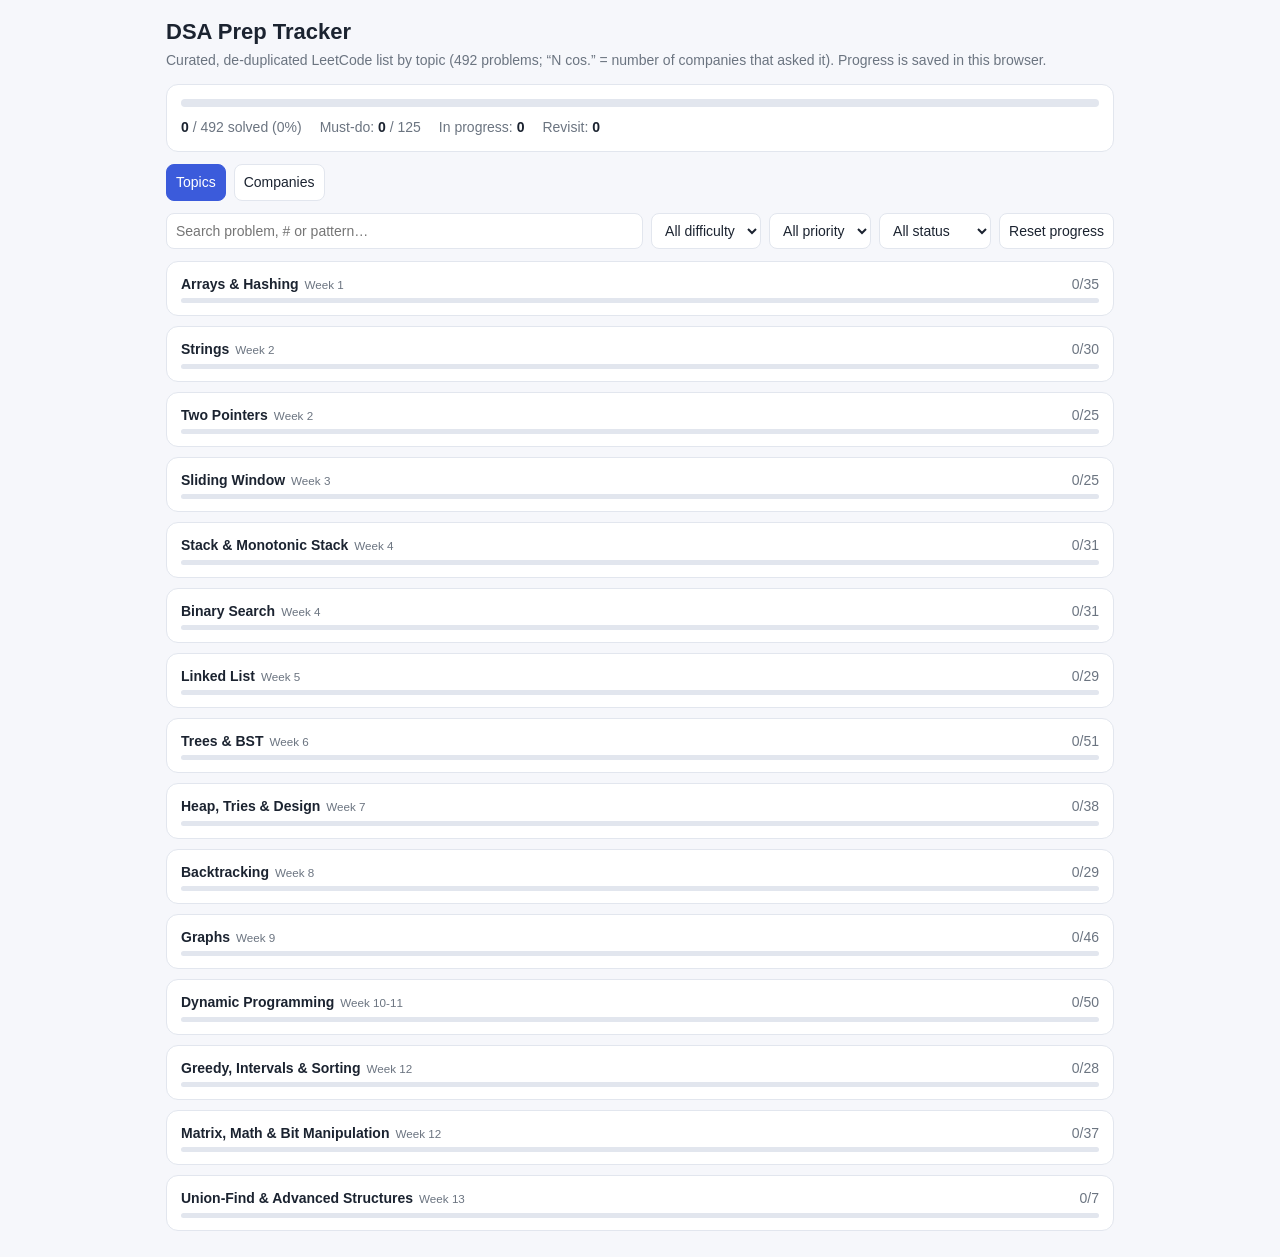
==== dsa_tracker.html @ ff7685a7 "Add files via upload" ====
<!DOCTYPE html><html lang="en"><head><meta charset="utf-8">
<meta name="viewport" content="width=device-width, initial-scale=1, viewport-fit=cover">
<title>DSA Prep Tracker</title>
<style>
:root{--bg:#f6f7fb;--card:#fff;--tx:#1b2330;--mu:#6b7480;--bd:#e2e6ee;--ac:#3b5bdb;--ok:#2f9e44;--wa:#e8890c;--er:#d6336c;--e:#2f9e44;--m:#e8890c;--h:#d6336c;box-sizing:border-box;padding-top:env(safe-area-inset-top,0px);padding-bottom:env(safe-area-inset-bottom,0px)}
@media (prefers-color-scheme:dark){:root:not([data-theme="light"]){--bg:#0f1420;--card:#171e2e;--tx:#e6eaf2;--mu:#98a2b3;--bd:#27314a;--ac:#748ffc}}
:root[data-theme="dark"]{--bg:#0f1420;--card:#171e2e;--tx:#e6eaf2;--mu:#98a2b3;--bd:#27314a;--ac:#748ffc}
html{scroll-padding-top:env(safe-area-inset-top,0px)}
*{box-sizing:border-box}body{margin:0;background:var(--bg);color:var(--tx);font:14px/1.45 -apple-system,"Segoe UI",Roboto,Arial,sans-serif}
.w{max-width:980px;margin:0 auto;padding:16px}
h1{font-size:22px;margin:0 0 2px}.sub{color:var(--mu);margin:0 0 14px}
.card{background:var(--card);border:1px solid var(--bd);border-radius:12px}
.top{padding:14px;display:grid;gap:10px}
.bar{height:8px;border-radius:99px;background:var(--bd);overflow:hidden}.bar i{display:block;height:100%;background:var(--ok);width:0;transition:width .3s}
.stats{display:flex;flex-wrap:wrap;gap:8px 18px;color:var(--mu)}.stats b{color:var(--tx)}
.f{display:flex;flex-wrap:wrap;gap:8px;margin:12px 0}
.f input,.f select,button{background:var(--card);color:var(--tx);border:1px solid var(--bd);border-radius:8px;padding:7px 9px;font:inherit}
.f input{flex:1 1 180px}button{cursor:pointer}
details{margin-bottom:10px;overflow:hidden}summary{list-style:none;cursor:pointer;padding:12px 14px;display:grid;grid-template-columns:1fr auto;gap:4px 10px;align-items:center}
summary::-webkit-details-marker{display:none}.tn{font-weight:600}.tn small{color:var(--mu);font-weight:400;margin-left:6px}
.cnt{color:var(--mu);font-variant-numeric:tabular-nums}summary .bar{grid-column:1/3;height:5px}
.tc{padding:0 14px 8px;color:var(--mu);font-size:12.5px}
.sc{overflow-x:auto}.r{display:grid;grid-template-columns:120px 52px minmax(200px,1.2fr) 70px 64px minmax(160px,1.6fr);gap:8px;align-items:center;padding:8px 14px;border-top:1px solid var(--bd);min-width:720px}
.r.s-Solved{background:color-mix(in srgb,var(--ok) 10%,transparent)}.r.s-Revisit{background:color-mix(in srgb,var(--er) 9%,transparent)}.r.s-In\ Progress{background:color-mix(in srgb,var(--wa) 11%,transparent)}
.r select{width:100%;padding:4px 6px;font-size:12.5px}.r a{color:var(--ac);text-decoration:none;font-weight:500}.r a:hover{text-decoration:underline}
.n{color:var(--mu);font-variant-numeric:tabular-nums}.d-Easy{color:var(--e)}.d-Medium{color:var(--m)}.d-Hard{color:var(--h)}
.p-Must{font-weight:700}.p-Stretch{color:var(--mu);font-style:italic}.id{color:var(--mu);font-size:12.5px}
.empty{padding:30px;text-align:center;color:var(--mu)}
.tabs{display:flex;gap:8px;margin:12px 0 0}.tabs button.on{background:var(--ac);color:#fff;border-color:var(--ac)}.cs{color:var(--mu);margin:10px 0 0}
</style></head><body><div class="w">
<h1>DSA Prep Tracker</h1><p class="sub">Curated, de-duplicated LeetCode list by topic (492 problems; “N cos.” = number of companies that asked it).  Progress is saved in this browser.</p>
<div class="card top"><div class="bar"><i id="pb"></i></div><div class="stats" id="st"></div></div>
<div class="tabs"><button id="tt" class="on">Topics</button><button id="tc">Companies</button></div>
<div class="f"><input id="q" placeholder="Search problem, # or pattern…">
<select id="fd"><option value="">All difficulty</option><option>Easy</option><option>Medium</option><option>Hard</option></select>
<select id="fp"><option value="">All priority</option><option>Must</option><option>Should</option><option>Stretch</option></select>
<select id="fs"><option value="">All status</option><option>Not Started</option><option>In Progress</option><option>Solved</option><option>Revisit</option></select>
<select id="co" hidden></select><select id="tw" hidden><option value="3">All time</option><option value="2">Last 6 months</option><option value="1">Last 3 months</option><option value="0">Last 30 days</option></select><button id="rs">Reset progress</button></div>
<div id="app"></div></div>
<script>
const T=[{"t":"Arrays & Hashing","w":"Week 1","c":"Hashmap/set patterns, prefix sums, Kadane, in-place array tricks","q":[[217,"Contains Duplicate","E","M","Set membership check · 19 cos."],[242,"Valid Anagram","E","M","Frequency count / array of 26 · 39 cos."],[49,"Group Anagrams","M","M","Sorted string or count-tuple as hash key · 79 cos."],[347,"Top K Frequent Elements","M","M","Freq map + bucket sort or heap · 51 cos."],[238,"Product of Array Except Self","M","M","Prefix and suffix products, no division · 35 cos."],[36,"Valid Sudoku","M","S","Sets per row / column / 3x3 box · 24 cos."],[128,"Longest Consecutive Sequence","M","M","Set + only start counting at sequence start · 40 cos."],[560,"Subarray Sum Equals K","M","M","Prefix sum + hashmap of seen sums · 43 cos."],[525,"Contiguous Array","M","S","Prefix sum with 0 mapped to -1 · 14 cos."],[303,"Range Sum Query - Immutable","E","S","Prefix sum array"],[53,"Maximum Subarray","M","M","Kadane's algorithm · 59 cos."],[169,"Majority Element","E","S","Boyer-Moore voting · 24 cos."],[189,"Rotate Array","M","S","Reverse whole, then two parts · 27 cos."],[75,"Sort Colors","M","M","Dutch national flag, 3 pointers · 37 cos."],[41,"First Missing Positive","H","X","Use array indices as hash (cyclic placement) · 30 cos."],[88,"Merge Sorted Array","E","S","Fill from the back · 34 cos."],[118,"Pascal's Triangle","E","S","Build row from previous · 14 cos."],[219,"Contains Duplicate II","E","S","Hashmap of last index · 14 cos."],[229,"Majority Element II","M","S","Boyer-Moore with 2 candidates · 10 cos."],[442,"Find All Duplicates in an Array","M","S","Mark visited via sign flip · 10 cos."],[454,"4Sum II","M","S","Two-sum split in two halves"],[485,"Max Consecutive Ones","E","S","Running count · 13 cos."],[665,"Non-decreasing Array","M","S","Greedy single fix"],[724,"Find Pivot Index","E","S","Prefix sum balance · 15 cos."],[974,"Subarray Sums Divisible by K","M","S","Prefix sum remainders · 10 cos."],[80,"Remove Duplicates from Sorted Array II","M","S","Write pointer, allow 2"],[918,"Maximum Sum Circular Subarray","M","S","Kadane + total minus min · 12 cos."],[1,"Two Sum","E","M","Hash complement lookup · 115 cos."],[15,"3Sum","M","M","Sort + two pointers, skip dups · 49 cos."],[18,"4Sum","M","S","k-sum generalisation · 18 cos."],[31,"Next Permutation","M","M","Find pivot, swap, reverse suffix · 31 cos."],[26,"Remove Duplicates from Sorted Array","E","S","Write pointer · 23 cos."],[27,"Remove Element","E","S","Write pointer · 11 cos."],[523,"Continuous Subarray Sum","M","S","Prefix sum mod k + first index · 10 cos."],[1010,"Pairs of Songs With Total Durations Divisible by 60","M","S","Remainder counts"]]},{"t":"Strings","w":"Week 2","c":"Frequency counting, two pointers on strings, arithmetic on strings","q":[[28,"Find the Index of the First Occurrence in a String","E","S","Brute force, then learn KMP idea · 16 cos."],[151,"Reverse Words in a String","M","S","Split/reverse or in-place two pointers · 26 cos."],[205,"Isomorphic Strings","E","S","Two-way character mapping · 15 cos."],[387,"First Unique Character in a String","E","S","Frequency count · 23 cos."],[5,"Longest Palindromic Substring","M","M","Expand around center · 74 cos."],[647,"Palindromic Substrings","M","S","Expand around center, count all · 25 cos."],[344,"Reverse String","E","S","Two pointers swap · 16 cos."],[345,"Reverse Vowels of a String","E","S","Two pointers on vowels · 13 cos."],[383,"Ransom Note","E","S","Frequency count · 13 cos."],[392,"Is Subsequence","E","S","Two pointers · 15 cos."],[409,"Longest Palindrome","E","S","Count pairs of chars"],[415,"Add Strings","E","S","Digit add with carry · 15 cos."],[43,"Multiply Strings","M","S","Grade-school multiplication · 17 cos."],[67,"Add Binary","E","S","Bitwise add with carry · 16 cos."],[8,"String to Integer (atoi)","M","S","State handling + overflow · 21 cos."],[12,"Integer to Roman","M","S","Greedy over value table · 30 cos."],[171,"Excel Sheet Column Number","E","S","Base-26 conversion"],[168,"Excel Sheet Column Title","E","S","Base-26 with offset"],[459,"Repeated Substring Pattern","E","S","(s+s)[1:-1] contains s"],[696,"Count Binary Substrings","E","S","Group lengths of 0s/1s · 14 cos."],[6,"Zigzag Conversion","M","S","Row simulation · 17 cos."],[38,"Count and Say","M","S","Run-length iteration · 12 cos."],[165,"Compare Version Numbers","M","S","Split and compare ints · 10 cos."],[443,"String Compression","M","M","Read/write pointers · 37 cos."],[14,"Longest Common Prefix","E","M","Vertical scan / sort ends · 52 cos."],[271,"Encode and Decode Strings","M","M","Length-prefix encoding"],[68,"Text Justification","H","X","Greedy line packing · 35 cos."],[273,"Integer to English Words","H","X","Chunk by thousands · 19 cos."],[10,"Regular Expression Matching","H","X","2D DP on pattern · 22 cos."],[44,"Wildcard Matching","H","X","2D DP / greedy two pointers · 16 cos."]]},{"t":"Two Pointers","w":"Week 2","c":"Converging pointers, slow/fast pointers, sort + pointers","q":[[125,"Valid Palindrome","E","M","Left/right pointers, skip non-alphanumerics · 37 cos."],[167,"Two Sum II - Input Array Is Sorted","M","M","Converging pointers on sorted array · 15 cos."],[42,"Trapping Rain Water","H","M","Two pointers with leftMax / rightMax · 72 cos."],[283,"Move Zeroes","E","M","Slow/fast write pointer · 39 cos."],[680,"Valid Palindrome II","E","S","Palindrome with one skip allowed · 16 cos."],[977,"Squares of a Sorted Array","E","S","Fill result from the back with two pointers · 17 cos."],[633,"Sum of Square Numbers","M","S","Two pointers 0..sqrt(c)"],[653,"Two Sum IV - Input is a BST","E","S","Inorder + two pointers"],[349,"Intersection of Two Arrays","E","S","Set intersection · 14 cos."],[350,"Intersection of Two Arrays II","E","S","Counter / sorted pointers"],[844,"Backspace String Compare","E","S","Two pointers from the end · 13 cos."],[925,"Long Pressed Name","E","S","Two pointers match"],[581,"Shortest Unsorted Continuous Subarray","M","S","Find min/max out of place"],[611,"Valid Triangle Number","M","S","Sort + two pointers"],[923,"3Sum With Multiplicity","M","S","Sort + pointers with counts"],[1498,"Number of Subsequences That Satisfy the Given Sum Condition","M","S","Sort + powers of 2"],[881,"Boats to Save People","M","M","Sort + pair heaviest with lightest · 12 cos."],[1679,"Max Number of K-Sum Pairs","M","M","Sort + two pointers"],[475,"Heaters","M","S","Sort + nearest heater · 12 cos."],[1574,"Shortest Subarray to be Removed to Make Array Sorted","M","S","Prefix + suffix merge pointers"],[1963,"Minimum Number of Swaps to Make the String Balanced","M","S","Count unmatched brackets · 13 cos."],[2161,"Partition Array According to Given Pivot","M","S","Three-bucket partition"],[11,"Container With Most Water","M","M","Shrink the shorter side · 54 cos."],[16,"3Sum Closest","M","S","Sort + two pointers · 12 cos."],[1099,"Two Sum Less Than K","E","S","Sort + two pointers"]]},{"t":"Sliding Window","w":"Week 3","c":"Fixed vs variable window, atMost(k) trick, monotonic deque","q":[[121,"Best Time to Buy and Sell Stock","E","M","Track min price so far · 82 cos."],[3,"Longest Substring Without Repeating Characters","M","M","Variable window + set/map · 97 cos."],[424,"Longest Repeating Character Replacement","M","M","Window valid if len - maxFreq <= k · 21 cos."],[567,"Permutation in String","M","M","Fixed window + frequency match · 16 cos."],[76,"Minimum Window Substring","H","M","Variable window, need/have counters · 36 cos."],[239,"Sliding Window Maximum","H","M","Monotonic deque · 47 cos."],[643,"Maximum Average Subarray I","E","S","Fixed-size window sum · 10 cos."],[209,"Minimum Size Subarray Sum","M","M","Shrinkable window on positive numbers · 17 cos."],[1004,"Max Consecutive Ones III","M","S","Window with at most k zeros · 20 cos."],[438,"Find All Anagrams in a String","M","S","Fixed window + frequency match · 14 cos."],[713,"Subarray Product Less Than K","M","S","Shrinking window on product · 21 cos."],[904,"Fruit Into Baskets","M","M","Window with at most 2 distinct · 13 cos."],[930,"Binary Subarrays With Sum","M","S","Prefix sum / atMost trick"],[992,"Subarrays with K Different Integers","H","X","atMost(k) - atMost(k-1) · 17 cos."],[1493,"Longest Subarray of 1's After Deleting One Element","M","S","Window with one zero"],[1052,"Grumpy Bookstore Owner","M","S","Fixed window bonus"],[1423,"Maximum Points You Can Obtain from Cards","M","S","Min window of remaining · 11 cos."],[1695,"Maximum Erasure Value","M","S","Unique window sum"],[480,"Sliding Window Median","H","X","Two heaps with removal"],[1248,"Count Number of Nice Subarrays","M","S","atMost(k) trick"],[1358,"Number of Substrings Containing All Three Characters","M","S","Window + count of results"],[2461,"Maximum Sum of Distinct Subarrays With Length K","M","S","Fixed window + set"],[1838,"Frequency of the Most Frequent Element","M","S","Sort + window cost · 11 cos."],[340,"Longest Substring with At Most K Distinct Characters","M","M","Window + freq map · 12 cos."],[1438,"Longest Continuous Subarray With Absolute Diff Less Than or Equal to Limit","M","S","Two monotonic deques · 14 cos."]]},{"t":"Stack & Monotonic Stack","w":"Week 4","c":"Bracket matching, next-greater pattern, histogram, expression parsing","q":[[20,"Valid Parentheses","E","M","Stack of open brackets · 99 cos."],[155,"Min Stack","M","M","Stack storing (value, current min) · 37 cos."],[150,"Evaluate Reverse Polish Notation","M","S","Operand stack · 18 cos."],[739,"Daily Temperatures","M","M","Monotonic decreasing stack of indices · 28 cos."],[496,"Next Greater Element I","E","S","Monotonic stack + hashmap · 16 cos."],[503,"Next Greater Element II","M","S","Monotonic stack over circular array (2x pass) · 17 cos."],[84,"Largest Rectangle in Histogram","H","M","Monotonic increasing stack · 29 cos."],[853,"Car Fleet","M","S","Sort by position, compare arrival times · 11 cos."],[394,"Decode String","M","M","Stack of (count, string) · 40 cos."],[901,"Online Stock Span","M","S","Monotonic stack with counts"],[227,"Basic Calculator II","M","S","Stack with last-operator handling · 27 cos."],[735,"Asteroid Collision","M","M","Stack simulation · 35 cos."],[71,"Simplify Path","M","S","Stack of directory names · 22 cos."],[232,"Implement Queue using Stacks","E","S","Two stacks (amortised O(1)) · 12 cos."],[225,"Implement Stack using Queues","E","S","One queue rotation"],[1047,"Remove All Adjacent Duplicates In String","E","S","Stack pop on match · 14 cos."],[921,"Minimum Add to Make Parentheses Valid","M","S","Balance counter"],[1249,"Minimum Remove to Make Valid Parentheses","M","M","Stack of indices · 11 cos."],[32,"Longest Valid Parentheses","H","S","Stack of indices / DP · 26 cos."],[316,"Remove Duplicate Letters","M","S","Monotonic stack + last index · 13 cos."],[402,"Remove K Digits","M","M","Monotonic increasing stack · 21 cos."],[456,"132 Pattern","M","S","Monotonic stack from right"],[907,"Sum of Subarray Minimums","M","S","Monotonic stack contribution · 15 cos."],[85,"Maximal Rectangle","H","X","Histogram per row · 14 cos."],[946,"Validate Stack Sequences","M","S","Simulate push/pop"],[224,"Basic Calculator","H","S","Stack with signs · 22 cos."],[2104,"Sum of Subarray Ranges","M","S","Monotonic stack max - min"],[1209,"Remove All Adjacent Duplicates in String II","M","S","Stack of (char,count) · 18 cos."],[341,"Flatten Nested List Iterator","M","S","Stack of iterators · 18 cos."],[636,"Exclusive Time of Functions","M","S","Stack of call frames · 12 cos."],[769,"Max Chunks To Make Sorted","M","S","Running max == index"]]},{"t":"Binary Search","w":"Week 4","c":"Lower/upper bound, rotated arrays, binary search on answer","q":[[704,"Binary Search","E","M","Template: lo, hi, mid · 13 cos."],[69,"Sqrt(x)","E","S","Binary search on answer · 17 cos."],[74,"Search a 2D Matrix","M","M","Treat matrix as flattened sorted array · 20 cos."],[153,"Find Minimum in Rotated Sorted Array","M","M","Compare mid with right end · 17 cos."],[162,"Find Peak Element","M","S","Move toward the rising slope · 31 cos."],[875,"Koko Eating Bananas","M","M","Binary search on answer space · 43 cos."],[1011,"Capacity To Ship Packages Within D Days","M","M","Binary search on answer + greedy check · 19 cos."],[981,"Time Based Key-Value Store","M","S","Hashmap of sorted lists + bisect · 32 cos."],[410,"Split Array Largest Sum","H","S","Binary search on answer (min-max pattern) · 21 cos."],[367,"Valid Perfect Square","E","S","Binary search on answer"],[744,"Find Smallest Letter Greater Than Target","E","S","Upper bound"],[278,"First Bad Version","E","M","Lower bound on predicate"],[852,"Peak Index in a Mountain Array","M","S","Slope-based search"],[1095,"Find in Mountain Array","H","X","Peak + two searches"],[540,"Single Element in a Sorted Array","M","S","Pair index parity · 18 cos."],[81,"Search in Rotated Sorted Array II","M","S","Handle duplicates · 10 cos."],[154,"Find Minimum in Rotated Sorted Array II","H","X","Shrink on equal"],[240,"Search a 2D Matrix II","M","M","Staircase from top-right · 14 cos."],[1760,"Minimum Limit of Balls in a Bag","M","S","Binary search on answer"],[1482,"Minimum Number of Days to Make m Bouquets","M","S","Binary search on answer"],[2187,"Minimum Time to Complete Trips","M","S","Binary search on time"],[1283,"Find the Smallest Divisor Given a Threshold","M","S","Binary search on answer · 12 cos."],[658,"Find K Closest Elements","M","S","Binary search window start · 19 cos."],[1539,"Kth Missing Positive Number","E","S","Binary search on missing count"],[719,"Find K-th Smallest Pair Distance","H","X","BS on distance + window"],[2300,"Successful Pairs of Spells and Potions","M","S","Sort + lower bound"],[33,"Search in Rotated Sorted Array","M","M","Find the sorted half · 49 cos."],[34,"Find First and Last Position of Element in Sorted Array","M","M","Lower / upper bound · 29 cos."],[35,"Search Insert Position","E","S","Lower bound · 12 cos."],[4,"Median of Two Sorted Arrays","H","M","Binary search on partition · 44 cos."],[528,"Random Pick with Weight","M","S","Prefix sums + bisect · 24 cos."]]},{"t":"Linked List","w":"Week 5","c":"Reversal, fast/slow, dummy node, merge, hashmap + DLL (LRU)","q":[[206,"Reverse Linked List","E","M","Iterative prev/curr; also recursive · 34 cos."],[21,"Merge Two Sorted Lists","E","M","Dummy node + pointer merge · 37 cos."],[141,"Linked List Cycle","E","M","Floyd's slow/fast · 23 cos."],[142,"Linked List Cycle II","M","M","Floyd's, then reset to head · 11 cos."],[876,"Middle of the Linked List","E","M","Slow/fast pointers · 13 cos."],[19,"Remove Nth Node From End of List","M","M","Gap of n between two pointers · 17 cos."],[143,"Reorder List","M","M","Find middle + reverse half + merge · 15 cos."],[234,"Palindrome Linked List","E","S","Middle + reverse second half · 16 cos."],[2,"Add Two Numbers","M","M","Digit-by-digit with carry · 36 cos."],[160,"Intersection of Two Linked Lists","E","S","Pointer switching trick · 13 cos."],[138,"Copy List with Random Pointer","M","S","Hashmap old->new, or interleave nodes · 21 cos."],[92,"Reverse Linked List II","M","S","Reverse sublist in place · 16 cos."],[25,"Reverse Nodes in k-Group","H","S","Group reversal with dummy head · 27 cos."],[23,"Merge k Sorted Lists","H","M","Min-heap or divide & conquer · 49 cos."],[148,"Sort List","M","S","Merge sort on linked list"],[146,"LRU Cache","M","M","Hashmap + doubly linked list · 109 cos."],[287,"Find the Duplicate Number","M","S","Floyd's cycle on index graph · 22 cos."],[24,"Swap Nodes in Pairs","M","S","Pointer rewiring with dummy · 14 cos."],[83,"Remove Duplicates from Sorted List","E","S","Skip equal nodes"],[82,"Remove Duplicates from Sorted List II","M","S","Dummy + skip duplicates · 10 cos."],[203,"Remove Linked List Elements","E","S","Dummy head"],[61,"Rotate List","M","S","Make circular, cut at k"],[86,"Partition List","M","S","Two dummy lists"],[328,"Odd Even Linked List","M","S","Two pointer chains · 11 cos."],[237,"Delete Node in a Linked List","M","S","Copy next value"],[430,"Flatten a Multilevel Doubly Linked List","M","S","DFS with stack"],[445,"Add Two Numbers II","M","S","Stack of digits"],[2095,"Delete the Middle Node of a Linked List","M","S","Slow/fast"],[2130,"Maximum Twin Sum of a Linked List","M","S","Reverse second half"]]},{"t":"Trees & BST","w":"Week 6","c":"DFS orders, BFS levels, LCA, return-value vs global recursion, BST property","q":[[104,"Maximum Depth of Binary Tree","E","M","DFS recursion · 18 cos."],[226,"Invert Binary Tree","E","M","Swap children recursively"],[100,"Same Tree","E","M","Parallel DFS"],[572,"Subtree of Another Tree","E","S","Same Tree inside DFS"],[543,"Diameter of Binary Tree","E","M","Height with global max · 20 cos."],[110,"Balanced Binary Tree","E","S","Height, return -1 if unbalanced"],[101,"Symmetric Tree","E","S","Mirror DFS · 11 cos."],[102,"Binary Tree Level Order Traversal","M","M","BFS with queue, level size · 14 cos."],[199,"Binary Tree Right Side View","M","M","BFS last node per level · 15 cos."],[103,"Binary Tree Zigzag Level Order Traversal","M","S","BFS + direction flag · 19 cos."],[94,"Binary Tree Inorder Traversal","E","M","Recursive + iterative with stack"],[236,"Lowest Common Ancestor of a Binary Tree","M","M","Post-order: return node if found · 22 cos."],[112,"Path Sum","E","S","DFS with remaining sum"],[113,"Path Sum II","M","S","DFS + backtracking path · 10 cos."],[437,"Path Sum III","M","S","Prefix sum on tree paths · 10 cos."],[124,"Binary Tree Maximum Path Sum","H","M","Post-order, ignore negative gains · 24 cos."],[105,"Construct Binary Tree from Preorder and Inorder Traversal","M","M","Root from preorder, split by inorder index · 10 cos."],[297,"Serialize and Deserialize Binary Tree","H","S","Preorder with null markers · 22 cos."],[114,"Flatten Binary Tree to Linked List","M","S","Reverse post-order / Morris-like"],[1448,"Count Good Nodes in Binary Tree","M","S","DFS carrying max so far"],[98,"Validate Binary Search Tree","M","M","DFS with (low, high) bounds · 19 cos."],[230,"Kth Smallest Element in a BST","M","M","Inorder traversal · 12 cos."],[235,"Lowest Common Ancestor of a Binary Search Tree","M","M","Use BST ordering · 10 cos."],[700,"Search in a Binary Search Tree","E","S","Walk left/right"],[701,"Insert into a Binary Search Tree","M","S","Recursive insert"],[450,"Delete Node in a BST","M","S","Replace with inorder successor · 11 cos."],[108,"Convert Sorted Array to Binary Search Tree","E","S","Mid as root, recurse"],[173,"Binary Search Tree Iterator","M","S","Controlled inorder with stack"],[144,"Binary Tree Preorder Traversal","E","M","Recursive + iterative"],[145,"Binary Tree Postorder Traversal","E","S","Iterative with stack"],[111,"Minimum Depth of Binary Tree","E","S","BFS first leaf"],[222,"Count Complete Tree Nodes","E","S","Use perfect-subtree height"],[257,"Binary Tree Paths","E","S","DFS path build"],[404,"Sum of Left Leaves","E","S","DFS with side flag"],[129,"Sum Root to Leaf Numbers","M","S","DFS carrying number"],[987,"Vertical Order Traversal of a Binary Tree","H","X","Column/row sort · 14 cos."],[863,"All Nodes Distance K in Binary Tree","M","S","Parent map + BFS · 18 cos."],[652,"Find Duplicate Subtrees","M","X","Serialize subtrees"],[669,"Trim a Binary Search Tree","M","S","Recursion by bounds"],[538,"Convert BST to Greater Tree","M","S","Reverse inorder"],[617,"Merge Two Binary Trees","E","S","Parallel DFS"],[106,"Construct Binary Tree from Inorder and Postorder Traversal","M","S","Root from postorder end"],[530,"Minimum Absolute Difference in BST","E","S","Inorder neighbours"],[1008,"Construct Binary Search Tree from Preorder Traversal","M","S","Bounds recursion"],[337,"House Robber III","M","S","DFS returning (rob, skip) · 12 cos."],[116,"Populating Next Right Pointers in Each Node","M","S","Use next pointers level by level"],[314,"Binary Tree Vertical Order Traversal","M","S","BFS with column index · 10 cos."],[662,"Maximum Width of Binary Tree","M","S","BFS with heap-style indices"],[99,"Recover Binary Search Tree","M","S","Inorder, find two swapped nodes"],[2385,"Amount of Time for Binary Tree to Be Infected","M","S","Tree to graph + BFS · 13 cos."],[1650,"Lowest Common Ancestor of a Binary Tree III","M","S","Two pointers like list intersection · 11 cos."]]},{"t":"Heap, Tries & Design","w":"Week 7","c":"Top-K, two-heap median, Trie, design problems (LRU/LFU/RandomizedSet)","q":[[703,"Kth Largest Element in a Stream","E","M","Min-heap of size k"],[1046,"Last Stone Weight","E","S","Max-heap simulation · 11 cos."],[973,"K Closest Points to Origin","M","M","Max-heap of size k or quickselect · 15 cos."],[215,"Kth Largest Element in an Array","M","M","Heap or quickselect · 41 cos."],[621,"Task Scheduler","M","S","Max-heap/greedy on frequency · 23 cos."],[355,"Design Twitter","M","S","Heap merge of k lists · 14 cos."],[295,"Find Median from Data Stream","H","M","Two heaps (max-heap + min-heap) · 43 cos."],[767,"Reorganize String","M","S","Max-heap by frequency · 19 cos."],[378,"Kth Smallest Element in a Sorted Matrix","M","S","Min-heap or binary search · 11 cos."],[208,"Implement Trie (Prefix Tree)","M","M","Node with children map + end flag · 21 cos."],[211,"Design Add and Search Words Data Structure","M","S","Trie + DFS for wildcard · 13 cos."],[212,"Word Search II","H","S","Trie + backtracking on grid · 19 cos."],[648,"Replace Words","M","S","Shortest prefix lookup in Trie"],[1268,"Search Suggestions System","M","S","Trie or sort + binary search · 18 cos."],[380,"Insert Delete GetRandom O(1)","M","M","Array + hashmap swap-remove · 37 cos."],[460,"LFU Cache","H","S","Freq buckets + LRU · 33 cos."],[705,"Design HashSet","E","S","Bucket array"],[706,"Design HashMap","E","S","Chaining · 11 cos."],[622,"Design Circular Queue","M","S","Ring buffer · 22 cos."],[641,"Design Circular Deque","M","S","Ring buffer both ends"],[1472,"Design Browser History","M","S","Array with pointer · 12 cos."],[1396,"Design Underground System","M","S","Two hashmaps"],[421,"Maximum XOR of Two Numbers in an Array","M","S","Bitwise trie"],[692,"Top K Frequent Words","M","M","Heap with tie-break · 21 cos."],[451,"Sort Characters By Frequency","M","S","Freq + heap/bucket · 16 cos."],[502,"IPO","H","X","Two heaps greedy"],[1962,"Remove Stones to Minimize the Total","M","S","Max-heap"],[253,"Meeting Rooms II","M","M","Min-heap of end times · 41 cos."],[252,"Meeting Rooms","E","S","Sort and check overlap · 10 cos."],[359,"Logger Rate Limiter","E","S","Hashmap of last timestamp · 22 cos."],[362,"Design Hit Counter","M","S","Queue / circular buffer · 24 cos."],[373,"Find K Pairs with Smallest Sums","M","S","Min-heap frontier · 10 cos."],[1642,"Furthest Building You Can Reach","M","S","Min-heap of largest jumps · 12 cos."],[1146,"Snapshot Array","M","S","Per-index (version,value) + bisect · 17 cos."],[1166,"Design File System","M","S","Hashmap / trie of paths · 11 cos."],[588,"Design In-Memory File System","H","X","Trie of dirs · 15 cos."],[642,"Design Search Autocomplete System","H","X","Trie + top-3 ranking · 13 cos."],[432,"All O`one Data Structure","H","X","Doubly-linked buckets · 13 cos."]]},{"t":"Backtracking","w":"Week 8","c":"Choose-explore-unchoose, pruning, duplicate handling","q":[[78,"Subsets","M","M","Include / exclude decision tree · 21 cos."],[90,"Subsets II","M","S","Sort + skip duplicates at same level"],[46,"Permutations","M","M","Used[] array / swap · 25 cos."],[47,"Permutations II","M","S","Sort + skip duplicates"],[39,"Combination Sum","M","M","Reuse same index, prune on target · 26 cos."],[40,"Combination Sum II","M","M","Sort + skip duplicates, no reuse · 15 cos."],[77,"Combinations","M","S","Choose k from n, start index"],[17,"Letter Combinations of a Phone Number","M","M","Digit-by-digit recursion · 37 cos."],[22,"Generate Parentheses","M","M","Track open/close counts · 35 cos."],[79,"Word Search","M","M","Grid DFS + visited · 36 cos."],[131,"Palindrome Partitioning","M","S","Partition + palindrome check · 11 cos."],[51,"N-Queens","H","S","Column / diagonal sets · 16 cos."],[216,"Combination Sum III","M","S","Pick k numbers to sum n"],[93,"Restore IP Addresses","M","S","4 segments with validation · 19 cos."],[89,"Gray Code","M","S","Reflect-and-prefix / bit trick"],[401,"Binary Watch","E","S","Count bits combos"],[784,"Letter Case Permutation","M","S","Branch on letters"],[967,"Numbers With Same Consecutive Differences","M","S","Digit DFS"],[1079,"Letter Tile Possibilities","M","S","Count with duplicates"],[526,"Beautiful Arrangement","M","S","Permutation with pruning"],[491,"Non-decreasing Subsequences","M","S","Subsets with dedupe per level"],[473,"Matchsticks to Square","M","X","Bucket filling DFS"],[698,"Partition to K Equal Sum Subsets","M","X","Bucket DFS + pruning"],[140,"Word Break II","H","X","DFS + memo · 17 cos."],[282,"Expression Add Operators","H","X","Track last operand"],[301,"Remove Invalid Parentheses","H","X","BFS / DFS min removals"],[1239,"Maximum Length of a Concatenated String with Unique Characters","M","S","Bitmask subsets"],[2044,"Count Number of Maximum Bitwise-OR Subsets","M","S","Subset enumeration"],[37,"Sudoku Solver","H","X","Backtrack with row/col/box sets · 17 cos."]]},{"t":"Graphs","w":"Week 9","c":"Grid BFS/DFS, topological sort, Dijkstra, Union-Find, MST","q":[[200,"Number of Islands","M","M","Grid DFS/BFS flood fill · 81 cos."],[695,"Max Area of Island","M","M","Grid DFS returning area · 18 cos."],[733,"Flood Fill","E","S","Basic grid DFS · 13 cos."],[133,"Clone Graph","M","M","DFS/BFS + hashmap old->new · 18 cos."],[417,"Pacific Atlantic Water Flow","M","S","Reverse multi-source DFS from oceans · 12 cos."],[130,"Surrounded Regions","M","S","Mark border-connected 'O's · 12 cos."],[994,"Rotting Oranges","M","M","Multi-source BFS · 52 cos."],[542,"01 Matrix","M","S","Multi-source BFS from zeros · 11 cos."],[207,"Course Schedule","M","M","Cycle detection / Kahn's topological sort · 44 cos."],[210,"Course Schedule II","M","M","Topological ordering · 35 cos."],[547,"Number of Provinces","M","M","DFS or Union-Find components"],[684,"Redundant Connection","M","S","Union-Find cycle detection"],[785,"Is Graph Bipartite?","M","S","BFS/DFS 2-colouring · 10 cos."],[127,"Word Ladder","H","M","BFS on implicit graph · 38 cos."],[743,"Network Delay Time","M","M","Dijkstra"],[787,"Cheapest Flights Within K Stops","M","S","Bellman-Ford / BFS with stops · 18 cos."],[1584,"Min Cost to Connect All Points","M","S","MST (Prim's / Kruskal's) · 10 cos."],[1971,"Find if Path Exists in Graph","E","S","DFS / Union-Find basics"],[399,"Evaluate Division","M","S","Weighted graph DFS · 22 cos."],[1631,"Path With Minimum Effort","M","S","Dijkstra on grid"],[841,"Keys and Rooms","M","S","DFS reachability"],[797,"All Paths From Source to Target","M","S","DFS backtracking on DAG"],[1091,"Shortest Path in Binary Matrix","M","S","BFS on grid with 8 directions · 14 cos."],[1926,"Nearest Exit from Entrance in Maze","M","S","BFS on grid"],[329,"Longest Increasing Path in a Matrix","H","S","DFS + memo · 18 cos."],[463,"Island Perimeter","E","S","Count land edges"],[1020,"Number of Enclaves","M","S","Border DFS"],[310,"Minimum Height Trees","M","S","Leaf-peeling topological"],[802,"Find Eventual Safe States","M","S","Reverse topo / cycle colour"],[886,"Possible Bipartition","M","S","Bipartite check · 10 cos."],[990,"Satisfiability of Equality Equations","M","S","Union-Find"],[721,"Accounts Merge","M","S","Union-Find on emails · 16 cos."],[1319,"Number of Operations to Make Network Connected","M","S","Components - 1 · 10 cos."],[1466,"Reorder Routes to Make All Paths Lead to the City Zero","M","S","DFS with direction"],[778,"Swim in Rising Water","H","S","Dijkstra / BS + BFS"],[1514,"Path with Maximum Probability","M","S","Dijkstra max-heap"],[1334,"Find the City With the Smallest Number of Neighbors at a Threshold Distance","M","S","Floyd-Warshall"],[269,"Alien Dictionary","H","M","Build graph from word pairs + topo sort · 18 cos."],[261,"Graph Valid Tree","M","S","n-1 edges + connected"],[323,"Number of Connected Components in an Undirected Graph","M","S","DSU / DFS"],[332,"Reconstruct Itinerary","H","X","Hierholzer's Eulerian path · 22 cos."],[752,"Open the Lock","M","S","BFS on states · 15 cos."],[286,"Walls and Gates","M","S","Multi-source BFS · 10 cos."],[934,"Shortest Bridge","M","S","DFS island then BFS · 17 cos."],[815,"Bus Routes","H","S","BFS over routes · 17 cos."],[505,"The Maze","M","S","Rolling DFS/Dijkstra · 13 cos."]]},{"t":"Dynamic Programming","w":"Week 10-11","c":"State + recurrence, knapsack types, LIS/LCS, grid and stock DP","q":[[70,"Climbing Stairs","E","M","dp[i] = dp[i-1] + dp[i-2] · 35 cos."],[746,"Min Cost Climbing Stairs","E","S","Min of last two steps"],[198,"House Robber","M","M","Take-or-skip recurrence · 36 cos."],[213,"House Robber II","M","M","Run House Robber on two ranges (circular) · 17 cos."],[91,"Decode Ways","M","M","Count ways, one-digit vs two-digit · 19 cos."],[322,"Coin Change","M","M","Unbounded knapsack, min coins · 38 cos."],[518,"Coin Change II","M","S","Unbounded knapsack, count combinations · 11 cos."],[152,"Maximum Product Subarray","M","M","Track both max and min product · 22 cos."],[139,"Word Break","M","M","dp[i] = any word ends at i · 27 cos."],[300,"Longest Increasing Subsequence","M","M","O(n^2) DP, then O(n log n) patience sort · 28 cos."],[416,"Partition Equal Subset Sum","M","M","0/1 knapsack, subset sum · 13 cos."],[279,"Perfect Squares","M","S","Coin-change style DP · 12 cos."],[62,"Unique Paths","M","M","Grid DP · 20 cos."],[63,"Unique Paths II","M","S","Grid DP with obstacles · 11 cos."],[64,"Minimum Path Sum","M","S","Grid DP min cost · 15 cos."],[120,"Triangle","M","S","Bottom-up DP · 10 cos."],[931,"Minimum Falling Path Sum","M","S","Grid DP with 3 neighbours"],[1143,"Longest Common Subsequence","M","M","Classic 2D string DP · 18 cos."],[516,"Longest Palindromic Subsequence","M","S","LCS with reversed string · 12 cos."],[72,"Edit Distance","M","M","Insert / delete / replace DP · 23 cos."],[494,"Target Sum","M","S","Subset-sum transform or memo"],[221,"Maximal Square","M","S","dp = min of 3 neighbours + 1 · 27 cos."],[309,"Best Time to Buy and Sell Stock with Cooldown","M","S","State machine DP"],[115,"Distinct Subsequences","H","X","2D DP counting matches · 10 cos."],[740,"Delete and Earn","M","S","House Robber on values · 13 cos."],[377,"Combination Sum IV","M","S","Ordered ways DP"],[343,"Integer Break","M","S","DP / math split into 3s"],[673,"Number of Longest Increasing Subsequence","M","S","LIS with counts"],[354,"Russian Doll Envelopes","H","X","Sort + LIS · 13 cos."],[96,"Unique Binary Search Trees","M","S","Catalan DP"],[474,"Ones and Zeroes","M","S","2D knapsack"],[983,"Minimum Cost For Tickets","M","S","Day-based DP · 12 cos."],[714,"Best Time to Buy and Sell Stock with Transaction Fee","M","S","Hold/sold states"],[123,"Best Time to Buy and Sell Stock III","H","S","k=2 state DP · 14 cos."],[188,"Best Time to Buy and Sell Stock IV","H","X","k-transaction DP · 13 cos."],[97,"Interleaving String","M","S","2D DP on prefixes"],[1312,"Minimum Insertion Steps to Make a String Palindrome","H","S","n - LPS"],[718,"Maximum Length of Repeated Subarray","M","S","Longest common substring DP"],[1277,"Count Square Submatrices with All Ones","M","S","Maximal square variant"],[264,"Ugly Number II","M","S","Three-pointer DP"],[312,"Burst Balloons","H","X","Interval DP, last balloon · 16 cos."],[1235,"Maximum Profit in Job Scheduling","H","S","Sort + binary search + dp · 22 cos."],[678,"Valid Parenthesis String","M","S","Track low/high open count · 15 cos."],[1048,"Longest String Chain","M","S","Sort by length + hashmap dp · 15 cos."],[132,"Palindrome Partitioning II","H","X","Palindrome table + cut dp"],[174,"Dungeon Game","H","X","Reverse grid DP · 10 cos."],[403,"Frog Jump","H","X","Set of jump sizes per stone · 12 cos."],[1326,"Minimum Number of Taps to Open to Water a Garden","H","X","Jump-game style greedy · 13 cos."],[741,"Cherry Pickup","H","X","Two walkers simultaneously · 11 cos."],[1105,"Filling Bookcase Shelves","M","S","1D DP over books"]]},{"t":"Greedy, Intervals & Sorting","w":"Week 12","c":"Sort + local choice, exchange argument, interval merge/sweep, comparators","q":[[455,"Assign Cookies","E","S","Sort both, match smallest first"],[122,"Best Time to Buy and Sell Stock II","M","S","Sum every positive difference · 29 cos."],[55,"Jump Game","M","M","Track farthest reachable index · 33 cos."],[45,"Jump Game II","M","M","BFS-like greedy by ranges · 25 cos."],[134,"Gas Station","M","M","Running tank; reset start on negative · 27 cos."],[763,"Partition Labels","M","S","Last occurrence of each char"],[860,"Lemonade Change","E","S","Greedy change with 5s and 10s"],[846,"Hand of Straights","M","S","Sorted counter / min-heap"],[135,"Candy","H","S","Two passes left->right, right->left · 22 cos."],[56,"Merge Intervals","M","M","Sort by start, merge overlaps · 101 cos."],[57,"Insert Interval","M","M","Three-phase linear scan · 16 cos."],[435,"Non-overlapping Intervals","M","M","Sort by end, keep earliest finish · 18 cos."],[452,"Minimum Number of Arrows to Burst Balloons","M","S","Sort by end, greedy"],[986,"Interval List Intersections","M","S","Two pointers over sorted lists · 12 cos."],[1094,"Car Pooling","M","S","Difference array / sweep (free alternative to Meeting Rooms II) · 12 cos."],[605,"Can Place Flowers","E","S","Greedy scan · 15 cos."],[1005,"Maximize Sum Of Array After K Negations","E","S","Flip smallest"],[406,"Queue Reconstruction by Height","M","S","Sort + insert at index"],[912,"Sort an Array","M","M","Merge sort / heap sort · 10 cos."],[179,"Largest Number","M","M","Custom comparator · 19 cos."],[274,"H-Index","M","S","Sort / counting"],[1122,"Relative Sort Array","E","S","Counting sort with order"],[1288,"Remove Covered Intervals","M","S","Sort by start, end desc"],[228,"Summary Ranges","E","S","Group consecutive"],[2406,"Divide Intervals Into Minimum Number of Groups","M","S","Sweep line / heap"],[1353,"Maximum Number of Events That Can Be Attended","M","S","Sort + min-heap of end days · 15 cos."],[759,"Employee Free Time","H","X","Merge all intervals, find gaps · 12 cos."],[1229,"Meeting Scheduler","M","S","Two pointers on sorted slots · 10 cos."]]},{"t":"Matrix, Math & Bit Manipulation","w":"Week 12","c":"In-place matrix ops, boundaries, fast power, XOR tricks, n&(n-1)","q":[[48,"Rotate Image","M","M","Transpose + reverse rows · 34 cos."],[54,"Spiral Matrix","M","M","Four shrinking boundaries · 49 cos."],[73,"Set Matrix Zeroes","M","S","Use first row/col as markers · 20 cos."],[50,"Pow(x, n)","M","M","Fast exponentiation · 21 cos."],[204,"Count Primes","M","S","Sieve of Eratosthenes · 15 cos."],[9,"Palindrome Number","E","S","Reverse half the number · 30 cos."],[7,"Reverse Integer","M","S","Overflow-safe digit pop/push · 19 cos."],[66,"Plus One","E","S","Carry handling · 13 cos."],[202,"Happy Number","E","S","Cycle detection / set · 24 cos."],[13,"Roman to Integer","E","M","Subtract if smaller precedes larger · 36 cos."],[136,"Single Number","E","M","XOR cancels pairs · 15 cos."],[191,"Number of 1 Bits","E","M","n & (n-1) trick · 11 cos."],[338,"Counting Bits","E","S","dp[i] = dp[i>>1] + (i&1)"],[268,"Missing Number","E","S","XOR or sum formula · 17 cos."],[190,"Reverse Bits","E","S","Shift and build result · 10 cos."],[371,"Sum of Two Integers","M","S","XOR for sum, AND<<1 for carry"],[231,"Power of Two","E","S","n & (n-1) == 0 · 10 cos."],[289,"Game of Life","M","S","In-place state encoding · 13 cos."],[498,"Diagonal Traverse","M","S","Direction flip · 12 cos."],[59,"Spiral Matrix II","M","S","Boundary fill · 11 cos."],[566,"Reshape the Matrix","E","S","Flatten index math"],[867,"Transpose Matrix","E","S","Swap i,j"],[766,"Toeplitz Matrix","E","S","Compare diagonals"],[172,"Factorial Trailing Zeroes","M","S","Count factors of 5"],[258,"Add Digits","E","S","Digital root"],[263,"Ugly Number","E","S","Divide by 2,3,5"],[326,"Power of Three","E","S","Loop / max power"],[412,"Fizz Buzz","E","S","Modulo checks · 17 cos."],[461,"Hamming Distance","E","S","XOR + popcount"],[405,"Convert a Number to Hexadecimal","E","S","4-bit grouping"],[201,"Bitwise AND of Numbers Range","M","S","Common prefix bits"],[137,"Single Number II","M","S","Count bits mod 3"],[260,"Single Number III","M","S","XOR + split by set bit"],[166,"Fraction to Recurring Decimal","M","S","Long division + remainder map · 10 cos."],[29,"Divide Two Integers","M","S","Bit-shift subtraction"],[149,"Max Points on a Line","H","X","Slope hashmap with gcd · 16 cos."],[1706,"Where Will the Ball Fall","M","S","Simulate column by column"]]},{"t":"Union-Find & Advanced Structures","w":"Week 13","c":"DSU, segment tree / BIT and divide-and-conquer favourites","q":[[947,"Most Stones Removed with Same Row or Column","M","S","DSU on rows/cols · 10 cos."],[1202,"Smallest String With Swaps","M","S","DSU groups + sort"],[305,"Number of Islands II","H","X","Online DSU"],[307,"Range Sum Query - Mutable","M","S","Fenwick / segment tree"],[315,"Count of Smaller Numbers After Self","H","X","Merge sort or BIT"],[493,"Reverse Pairs","H","X","Merge-sort counting"],[218,"The Skyline Problem","H","X","Sweep line + heap · 12 cos."]]}],DF={E:"Easy",M:"Medium",H:"Hard"},PR={M:"Must",S:"Should",X:"Stretch"},ST=["Not Started","In Progress","Solved","Revisit"];
const slug=t=>t.toLowerCase().replace(/[^a-z0-9 \-]/g,"").replace(/ /g,"-").replace(/-+/g,"-").replace(/^-|-$/g,"");
let S={};try{S=JSON.parse(localStorage.getItem("dsa_tracker_v1")||"{}")}catch(e){S={}}
const save=()=>{try{localStorage.setItem("dsa_tracker_v1",JSON.stringify(S))}catch(e){}};
const $=id=>document.getElementById(id),st=n=>S[n]||"Not Started",open_={};
function stats(){let tot=0,sol=0,must=0,ms=0,ip=0,rv=0;T.forEach(t=>t.q.forEach(([n,,,p])=>{tot++;const s=st(n);if(s=="Solved")sol++;if(s=="In Progress")ip++;if(s=="Revisit")rv++;if(p=="M"){must++;if(s=="Solved")ms++}}));
$("pb").style.width=(tot?sol/tot*100:0)+"%";
$("st").innerHTML=`<span><b>${sol}</b> / ${tot} solved (${Math.round(sol/tot*100)}%)</span><span>Must-do: <b>${ms}</b> / ${must}</span><span>In progress: <b>${ip}</b></span><span>Revisit: <b>${rv}</b></span>`}
function renderT(){const q=$("q").value.trim().toLowerCase(),fd=$("fd").value,fp=$("fp").value,fs=$("fs").value,filt=!!(q||fd||fp||fs);let h="";
T.forEach((t,ti)=>{const all=t.q,sol=all.filter(x=>st(x[0])=="Solved").length;
const rows=all.filter(([n,ti2,d,p,i])=>(!q||(n+" "+ti2+" "+i).toLowerCase().includes(q))&&(!fd||DF[d]==fd)&&(!fp||PR[p]==fp)&&(!fs||st(n)==fs));
if(!rows.length)return;
const op=filt||open_[ti]?" open":"";
h+=`<details class="card" data-i="${ti}"${op}><summary><span class="tn">${t.t}<small>${t.w}</small></span><span class="cnt">${sol}/${all.length}</span><div class="bar"><i style="width:${sol/all.length*100}%"></i></div></summary><div class="tc">${t.c}</div><div class="sc">`+
rows.map(([n,ti2,d,p,i])=>{const s=st(n);return `<div class="r s-${s}"><select data-n="${n}">${ST.map(o=>`<option${o==s?" selected":""}>${o}</option>`).join("")}</select><span class="n">#${n}</span><a href="https://leetcode.com/problems/${slug(ti2)}/" target="_blank" rel="noopener noreferrer">${ti2}</a><span class="d-${DF[d]}">${DF[d]}</span><span class="p-${PR[p]}">${PR[p]}</span><span class="id">${i}</span></div>`}).join("")+`</div></details>`});
$("app").innerHTML=h||'<div class="card empty">No problems match these filters.</div>';stats()}
$("app").addEventListener("change",e=>{const n=e.target.dataset.n;if(!n)return;S[n]=e.target.value;save();const sc=document.scrollingElement.scrollTop;render();document.scrollingElement.scrollTop=sc});
$("app").addEventListener("toggle",e=>{const d=e.target;if(d.dataset&&d.dataset.i!==undefined)open_[d.dataset.i]=d.open},true);
["q","fd","fp","fs"].forEach(i=>$(i).addEventListener("input",render));
$("rs").onclick=()=>{if(confirm("Clear all saved progress?")){S={};save();render()}};
const GN=["Arrays & Hashing", "Strings", "Two Pointers", "Sliding Window", "Stack & Monotonic Stack", "Binary Search", "Linked List", "Trees & BST", "Heap, Tries & Design", "Backtracking", "Graphs", "Dynamic Programming", "Greedy, Intervals & Sorting", "Matrix, Math & Bit Manipulation", "Union-Find & Advanced Structures", "Database (SQL)"],P=[["roman-to-integer","Roman to Integer","E","Hash Table, Math, String",13,"Matrix, Math & Bit Manipulation","https://leetcode.com/problems/roman-to-integer"],["two-sum","Two Sum","E","Array, Hash Table",1,"Arrays & Hashing","https://leetcode.com/problems/two-sum"],["number-of-islands","Number of Islands","M","Array, Depth-First Search, Breadth-First Search, Union-Find, Matrix",200,"Graphs","https://leetcode.com/problems/number-of-islands"],["spiral-matrix","Spiral Matrix","M","Array, Matrix, Simulation",54,"Matrix, Math & Bit Manipulation","https://leetcode.com/problems/spiral-matrix"],["subarray-sum-equals-k","Subarray Sum Equals K","M","Array, Hash Table, Prefix Sum",560,"Arrays & Hashing","https://leetcode.com/problems/subarray-sum-equals-k"],["merge-intervals","Merge Intervals","M","Array, Sorting, Quicksort",56,"Greedy, Intervals & Sorting","https://leetcode.com/problems/merge-intervals"],["merge-sorted-array","Merge Sorted Array","E","Array, Two Pointers, Sorting",88,"Arrays & Hashing","https://leetcode.com/problems/merge-sorted-array"],["longest-substring-without-repeating-characters","Longest Substring Without Repeating Characters","M","Hash Table, String, Sliding Window",3,"Sliding Window","https://leetcode.com/problems/longest-substring-without-repeating-characters"],["lru-cache","LRU Cache","M","Hash Table, Linked List, Design, Doubly-Linked List",146,"Linked List","https://leetcode.com/problems/lru-cache"],["palindrome-number","Palindrome Number","E","Math",9,"Matrix, Math & Bit Manipulation","https://leetcode.com/problems/palindrome-number"],["move-zeroes","Move Zeroes","E","Array, Two Pointers",283,"Two Pointers","https://leetcode.com/problems/move-zeroes"],["top-k-frequent-elements","Top K Frequent Elements","M","Array, Hash Table, Divide and Conquer, Sorting, Heap (Priority Queue), Bucket Sort, Counting, Quickselect",347,"Arrays & Hashing","https://leetcode.com/problems/top-k-frequent-elements"],["integer-to-roman","Integer to Roman","M","Hash Table, Math, String",12,"Strings","https://leetcode.com/problems/integer-to-roman"],["palindrome-linked-list","Palindrome Linked List","E","Linked List, Two Pointers, Stack, Recursion",234,"Linked List","https://leetcode.com/problems/palindrome-linked-list"],["climbing-stairs","Climbing Stairs","E","Math, Dynamic Programming, Memoization",70,"Dynamic Programming","https://leetcode.com/problems/climbing-stairs"],["3sum","3Sum","M","Array, Two Pointers, Sorting",15,"Arrays & Hashing","https://leetcode.com/problems/3sum"],["middle-of-the-linked-list","Middle of the Linked List","E","Linked List, Two Pointers",876,"Linked List","https://leetcode.com/problems/middle-of-the-linked-list"],["jump-game-vi","Jump Game VI","M","Array, Dynamic Programming, Queue, Heap (Priority Queue), Monotonic Queue",0,"Dynamic Programming","https://leetcode.com/problems/jump-game-vi"],["best-time-to-buy-and-sell-stock-with-cooldown","Best Time to Buy and Sell Stock with Cooldown","M","Array, Dynamic Programming",309,"Dynamic Programming","https://leetcode.com/problems/best-time-to-buy-and-sell-stock-with-cooldown"],["add-two-numbers","Add Two Numbers","M","Linked List, Math, Recursion",2,"Linked List","https://leetcode.com/problems/add-two-numbers"],["best-time-to-buy-and-sell-stock","Best Time to Buy and Sell Stock","E","Array, Dynamic Programming",121,"Sliding Window","https://leetcode.com/problems/best-time-to-buy-and-sell-stock"],["smallest-divisible-digit-product-ii","Smallest Divisible Digit Product II","H","Math, String, Backtracking, Greedy, Number Theory",0,"Backtracking","https://leetcode.com/problems/smallest-divisible-digit-product-ii"],["smallest-divisible-digit-product-i","Smallest Divisible Digit Product I","E","Math, Enumeration",0,"Matrix, Math & Bit Manipulation","https://leetcode.com/problems/smallest-divisible-digit-product-i"],["minimum-number-of-operations-to-have-distinct-elements","Minimum Number of Operations to Have Distinct Elements","M","Array, Hash Table",0,"Arrays & Hashing","https://leetcode.com/problems/minimum-number-of-operations-to-have-distinct-elements"],["reverse-integer","Reverse Integer","M","Math",7,"Matrix, Math & Bit Manipulation","https://leetcode.com/problems/reverse-integer"],["sum-of-values-at-indices-with-k-set-bits","Sum of Values at Indices With K Set Bits","E","Array, Bit Manipulation",0,"Matrix, Math & Bit Manipulation","https://leetcode.com/problems/sum-of-values-at-indices-with-k-set-bits"],["maximum-subarray","Maximum Subarray","M","Array, Divide and Conquer, Dynamic Programming",53,"Arrays & Hashing","https://leetcode.com/problems/maximum-subarray"],["maximum-area-of-longest-diagonal-rectangle","Maximum Area of Longest Diagonal Rectangle","E","Array",0,"Arrays & Hashing","https://leetcode.com/problems/maximum-area-of-longest-diagonal-rectangle"],["permutation-difference-between-two-strings","Permutation Difference between Two Strings","E","Hash Table, String",0,"Strings","https://leetcode.com/problems/permutation-difference-between-two-strings"],["delete-and-earn","Delete and Earn","M","Array, Hash Table, Dynamic Programming",740,"Dynamic Programming","https://leetcode.com/problems/delete-and-earn"],["majority-element","Majority Element","E","Array, Hash Table, Divide and Conquer, Sorting, Counting, Boyer–Moore Majority Vote Algorithm",169,"Arrays & Hashing","https://leetcode.com/problems/majority-element"],["count-tested-devices-after-test-operations","Count Tested Devices After Test Operations","E","Array, Simulation, Counting",0,"Matrix, Math & Bit Manipulation","https://leetcode.com/problems/count-tested-devices-after-test-operations"],["find-subsequence-of-length-k-with-the-largest-sum","Find Subsequence of Length K With the Largest Sum","E","Array, Hash Table, Sorting, Heap (Priority Queue)",0,"Heap, Tries & Design","https://leetcode.com/problems/find-subsequence-of-length-k-with-the-largest-sum"],["rotate-array","Rotate Array","M","Array, Math, Two Pointers",189,"Arrays & Hashing","https://leetcode.com/problems/rotate-array"],["happy-number","Happy Number","E","Hash Table, Math, Two Pointers, Floyd's Cycle Finding Algorithm",202,"Matrix, Math & Bit Manipulation","https://leetcode.com/problems/happy-number"],["ant-on-the-boundary","Ant on the Boundary","E","Array, Simulation, Prefix Sum",0,"Matrix, Math & Bit Manipulation","https://leetcode.com/problems/ant-on-the-boundary"],["minimum-right-shifts-to-sort-the-array","Minimum Right Shifts to Sort the Array","E","Array",0,"Arrays & Hashing","https://leetcode.com/problems/minimum-right-shifts-to-sort-the-array"],["koko-eating-bananas","Koko Eating Bananas","M","Array, Binary Search",875,"Binary Search","https://leetcode.com/problems/koko-eating-bananas"],["shortest-palindrome","Shortest Palindrome","H","String, Rolling Hash, String Matching, Hash Function, Manacher, Z Algorithm, Knuth–Morris–Pratt Algorithm",0,"Strings","https://leetcode.com/problems/shortest-palindrome"],["letter-combinations-of-a-phone-number","Letter Combinations of a Phone Number","M","Hash Table, String, Backtracking",17,"Backtracking","https://leetcode.com/problems/letter-combinations-of-a-phone-number"],["longest-palindromic-substring","Longest Palindromic Substring","M","Two Pointers, String, Dynamic Programming, Manacher",5,"Strings","https://leetcode.com/problems/longest-palindromic-substring"],["water-bottles","Water Bottles","E","Math, Simulation",0,"Matrix, Math & Bit Manipulation","https://leetcode.com/problems/water-bottles"],["longest-common-prefix","Longest Common Prefix","E","Array, String, Trie",14,"Strings","https://leetcode.com/problems/longest-common-prefix"],["remove-duplicates-from-sorted-array","Remove Duplicates from Sorted Array","E","Array, Two Pointers",26,"Arrays & Hashing","https://leetcode.com/problems/remove-duplicates-from-sorted-array"],["perfect-squares","Perfect Squares","M","Math, Dynamic Programming, Breadth-First Search, Knapsack Problem, Complete Knapsack",279,"Dynamic Programming","https://leetcode.com/problems/perfect-squares"],["max-consecutive-ones","Max Consecutive Ones","E","Array",485,"Arrays & Hashing","https://leetcode.com/problems/max-consecutive-ones"],["intersection-of-two-arrays","Intersection of Two Arrays","E","Array, Hash Table, Two Pointers, Binary Search, Sorting",349,"Two Pointers","https://leetcode.com/problems/intersection-of-two-arrays"],["container-with-most-water","Container With Most Water","M","Array, Two Pointers, Greedy",11,"Two Pointers","https://leetcode.com/problems/container-with-most-water"],["median-of-two-sorted-arrays","Median of Two Sorted Arrays","H","Array, Binary Search, Divide and Conquer",4,"Binary Search","https://leetcode.com/problems/median-of-two-sorted-arrays"],["pascals-triangle","Pascal's Triangle","E","Array, Dynamic Programming",118,"Arrays & Hashing","https://leetcode.com/problems/pascals-triangle"],["largest-number","Largest Number","M","Array, String, Greedy, Sorting",179,"Greedy, Intervals & Sorting","https://leetcode.com/problems/largest-number"],["count-primes","Count Primes","M","Array, Math, Enumeration, Number Theory, Primality Test, Sieve Theory, Prime Number Sieve",204,"Matrix, Math & Bit Manipulation","https://leetcode.com/problems/count-primes"],["contains-duplicate","Contains Duplicate","E","Array, Hash Table, Sorting",217,"Arrays & Hashing","https://leetcode.com/problems/contains-duplicate"],["valid-anagram","Valid Anagram","E","Hash Table, String, Sorting",242,"Arrays & Hashing","https://leetcode.com/problems/valid-anagram"],["fibonacci-number","Fibonacci Number","E","Math, Dynamic Programming, Recursion, Memoization",0,"Dynamic Programming","https://leetcode.com/problems/fibonacci-number"],["nth-digit","Nth Digit","M","Math, Binary Search",0,"Binary Search","https://leetcode.com/problems/nth-digit"],["kth-largest-element-in-an-array","Kth Largest Element in an Array","M","Array, Divide and Conquer, Sorting, Heap (Priority Queue), Quickselect",215,"Heap, Tries & Design","https://leetcode.com/problems/kth-largest-element-in-an-array"],["maximum-width-ramp","Maximum Width Ramp","M","Array, Two Pointers, Stack, Monotonic Stack",0,"Stack & Monotonic Stack","https://leetcode.com/problems/maximum-width-ramp"],["contains-duplicate-ii","Contains Duplicate II","E","Array, Hash Table, Sliding Window",219,"Arrays & Hashing","https://leetcode.com/problems/contains-duplicate-ii"],["remove-nth-node-from-end-of-list","Remove Nth Node From End of List","M","Linked List, Two Pointers",19,"Linked List","https://leetcode.com/problems/remove-nth-node-from-end-of-list"],["4sum","4Sum","M","Array, Two Pointers, Sorting",18,"Arrays & Hashing","https://leetcode.com/problems/4sum"],["count-partitions-with-even-sum-difference","Count Partitions with Even Sum Difference","E","Array, Math, Prefix Sum",0,"Matrix, Math & Bit Manipulation","https://leetcode.com/problems/count-partitions-with-even-sum-difference"],["rotate-image","Rotate Image","M","Array, Math, Matrix",48,"Matrix, Math & Bit Manipulation","https://leetcode.com/problems/rotate-image"],["valid-palindrome","Valid Palindrome","E","Two Pointers, String",125,"Two Pointers","https://leetcode.com/problems/valid-palindrome"],["reverse-words-in-a-string","Reverse Words in a String","M","Two Pointers, String",151,"Strings","https://leetcode.com/problems/reverse-words-in-a-string"],["second-highest-salary","Second Highest Salary","M","Database",0,"Database (SQL)","https://leetcode.com/problems/second-highest-salary"],["integer-break","Integer Break","M","Math, Dynamic Programming",343,"Dynamic Programming","https://leetcode.com/problems/integer-break"],["assign-cookies","Assign Cookies","E","Array, Two Pointers, Greedy, Sorting, Quicksort",455,"Greedy, Intervals & Sorting","https://leetcode.com/problems/assign-cookies"],["plus-one","Plus One","E","Array, Math",66,"Matrix, Math & Bit Manipulation","https://leetcode.com/problems/plus-one"],["next-greater-element-i","Next Greater Element I","E","Array, Hash Table, Stack, Monotonic Stack",496,"Stack & Monotonic Stack","https://leetcode.com/problems/next-greater-element-i"],["coin-change","Coin Change","M","Array, Dynamic Programming, Breadth-First Search, Knapsack Problem, Complete Knapsack",322,"Dynamic Programming","https://leetcode.com/problems/coin-change"],["find-the-winner-of-the-circular-game","Find the Winner of the Circular Game","M","Array, Math, Recursion, Queue, Simulation",0,"Stack & Monotonic Stack","https://leetcode.com/problems/find-the-winner-of-the-circular-game"],["separate-black-and-white-balls","Separate Black and White Balls","M","Two Pointers, String, Greedy",0,"Two Pointers","https://leetcode.com/problems/separate-black-and-white-balls"],["single-number","Single Number","E","Array, Bit Manipulation",136,"Matrix, Math & Bit Manipulation","https://leetcode.com/problems/single-number"],["convert-sorted-array-to-binary-search-tree","Convert Sorted Array to Binary Search Tree","E","Array, Divide and Conquer, Tree, Binary Search Tree, Binary Tree",108,"Trees & BST","https://leetcode.com/problems/convert-sorted-array-to-binary-search-tree"],["employees-earning-more-than-their-managers","Employees Earning More Than Their Managers","E","Database",0,"Database (SQL)","https://leetcode.com/problems/employees-earning-more-than-their-managers"],["trapping-rain-water","Trapping Rain Water","H","Array, Two Pointers, Dynamic Programming, Stack, Monotonic Stack",42,"Two Pointers","https://leetcode.com/problems/trapping-rain-water"],["merge-two-sorted-lists","Merge Two Sorted Lists","E","Linked List, Recursion",21,"Linked List","https://leetcode.com/problems/merge-two-sorted-lists"],["next-permutation","Next Permutation","M","Array, Two Pointers",31,"Arrays & Hashing","https://leetcode.com/problems/next-permutation"],["largest-rectangle-in-histogram","Largest Rectangle in Histogram","H","Array, Stack, Monotonic Stack, Range Minimum/Maximum Query",84,"Stack & Monotonic Stack","https://leetcode.com/problems/largest-rectangle-in-histogram"],["consecutive-numbers","Consecutive Numbers","M","Database",0,"Database (SQL)","https://leetcode.com/problems/consecutive-numbers"],["string-compression","String Compression","M","Two Pointers, String",443,"Strings","https://leetcode.com/problems/string-compression"],["valid-parentheses","Valid Parentheses","E","String, Stack, Bracket Sequences",20,"Stack & Monotonic Stack","https://leetcode.com/problems/valid-parentheses"],["find-first-and-last-position-of-element-in-sorted-array","Find First and Last Position of Element in Sorted Array","M","Array, Binary Search",34,"Binary Search","https://leetcode.com/problems/find-first-and-last-position-of-element-in-sorted-array"],["maximum-depth-of-binary-tree","Maximum Depth of Binary Tree","E","Tree, Depth-First Search, Breadth-First Search, Binary Tree",104,"Trees & BST","https://leetcode.com/problems/maximum-depth-of-binary-tree"],["candy","Candy","H","Array, Greedy",135,"Greedy, Intervals & Sorting","https://leetcode.com/problems/candy"],["find-peak-element","Find Peak Element","M","Array, Binary Search",162,"Binary Search","https://leetcode.com/problems/find-peak-element"],["longest-increasing-subsequence","Longest Increasing Subsequence","M","Array, Binary Search, Dynamic Programming, Longest Increasing Subsequence",300,"Dynamic Programming","https://leetcode.com/problems/longest-increasing-subsequence"],["bulb-switcher","Bulb Switcher","M","Math, Brainteaser",0,"Matrix, Math & Bit Manipulation","https://leetcode.com/problems/bulb-switcher"],["perfect-number","Perfect Number","E","Math",0,"Matrix, Math & Bit Manipulation","https://leetcode.com/problems/perfect-number"],["daily-temperatures","Daily Temperatures","M","Array, Stack, Monotonic Stack",739,"Stack & Monotonic Stack","https://leetcode.com/problems/daily-temperatures"],["unique-paths","Unique Paths","M","Math, Dynamic Programming, Combinatorics",62,"Dynamic Programming","https://leetcode.com/problems/unique-paths"],["department-top-three-salaries","Department Top Three Salaries","H","Database",0,"Database (SQL)","https://leetcode.com/problems/department-top-three-salaries"],["number-of-good-pairs","Number of Good Pairs","E","Array, Hash Table, Math, Counting",0,"Matrix, Math & Bit Manipulation","https://leetcode.com/problems/number-of-good-pairs"],["rising-temperature","Rising Temperature","E","Database",0,"Database (SQL)","https://leetcode.com/problems/rising-temperature"],["maximum-number-of-balls-in-a-box","Maximum Number of Balls in a Box","E","Hash Table, Math, Counting",0,"Matrix, Math & Bit Manipulation","https://leetcode.com/problems/maximum-number-of-balls-in-a-box"],["maximum-number-of-moves-in-a-grid","Maximum Number of Moves in a Grid","M","Array, Dynamic Programming, Matrix",0,"Dynamic Programming","https://leetcode.com/problems/maximum-number-of-moves-in-a-grid"],["find-the-difference","Find the Difference","E","Hash Table, String, Bit Manipulation, Sorting",0,"Greedy, Intervals & Sorting","https://leetcode.com/problems/find-the-difference"],["string-to-integer-atoi","String to Integer (atoi)","M","String",8,"Strings","https://leetcode.com/problems/string-to-integer-atoi"],["search-insert-position","Search Insert Position","E","Array, Binary Search",35,"Binary Search","https://leetcode.com/problems/search-insert-position"],["find-all-anagrams-in-a-string","Find All Anagrams in a String","M","Hash Table, String, Sliding Window",438,"Sliding Window","https://leetcode.com/problems/find-all-anagrams-in-a-string"],["minimum-insertion-steps-to-make-a-string-palindrome","Minimum Insertion Steps to Make a String Palindrome","H","String, Dynamic Programming",1312,"Dynamic Programming","https://leetcode.com/problems/minimum-insertion-steps-to-make-a-string-palindrome"],["reverse-string","Reverse String","E","Two Pointers, String",344,"Strings","https://leetcode.com/problems/reverse-string"],["first-unique-character-in-a-string","First Unique Character in a String","E","Hash Table, String, Queue, Counting",387,"Strings","https://leetcode.com/problems/first-unique-character-in-a-string"],["palindrome-partitioning","Palindrome Partitioning","M","String, Dynamic Programming, Backtracking",131,"Backtracking","https://leetcode.com/problems/palindrome-partitioning"],["divide-nodes-into-the-maximum-number-of-groups","Divide Nodes Into the Maximum Number of Groups","H","Depth-First Search, Breadth-First Search, Union-Find, Graph Theory",0,"Graphs","https://leetcode.com/problems/divide-nodes-into-the-maximum-number-of-groups"],["average-time-of-process-per-machine","Average Time of Process per Machine","E","Database",0,"Database (SQL)","https://leetcode.com/problems/average-time-of-process-per-machine"],["longest-common-subsequence","Longest Common Subsequence","M","String, Dynamic Programming, Longest Common Subsequence",1143,"Dynamic Programming","https://leetcode.com/problems/longest-common-subsequence"],["nth-highest-salary","Nth Highest Salary","M","Database",0,"Database (SQL)","https://leetcode.com/problems/nth-highest-salary"],["largest-odd-number-in-string","Largest Odd Number in String","E","Math, String, Greedy",0,"Greedy, Intervals & Sorting","https://leetcode.com/problems/largest-odd-number-in-string"],["sort-characters-by-frequency","Sort Characters By Frequency","M","Hash Table, String, Sorting, Heap (Priority Queue), Bucket Sort, Counting",451,"Heap, Tries & Design","https://leetcode.com/problems/sort-characters-by-frequency"],["find-the-difference-of-two-arrays","Find the Difference of Two Arrays","E","Array, Hash Table",0,"Arrays & Hashing","https://leetcode.com/problems/find-the-difference-of-two-arrays"],["binary-tree-zigzag-level-order-traversal","Binary Tree Zigzag Level Order Traversal","M","Tree, Breadth-First Search, Binary Tree",103,"Trees & BST","https://leetcode.com/problems/binary-tree-zigzag-level-order-traversal"],["rotate-string","Rotate String","E","String, String Matching",0,"Strings","https://leetcode.com/problems/rotate-string"],["best-time-to-buy-and-sell-stock-ii","Best Time to Buy and Sell Stock II","M","Array, Dynamic Programming, Greedy",122,"Greedy, Intervals & Sorting","https://leetcode.com/problems/best-time-to-buy-and-sell-stock-ii"],["remove-k-digits","Remove K Digits","M","String, Stack, Greedy, Monotonic Stack",402,"Stack & Monotonic Stack","https://leetcode.com/problems/remove-k-digits"],["add-two-integers","Add Two Integers","E","Math",0,"Matrix, Math & Bit Manipulation","https://leetcode.com/problems/add-two-integers"],["contiguous-array","Contiguous Array","M","Array, Hash Table, Prefix Sum",525,"Arrays & Hashing","https://leetcode.com/problems/contiguous-array"],["longest-valid-parentheses","Longest Valid Parentheses","H","String, Dynamic Programming, Stack, Bracket Sequences",32,"Stack & Monotonic Stack","https://leetcode.com/problems/longest-valid-parentheses"],["sum-of-subarray-minimums","Sum of Subarray Minimums","M","Array, Dynamic Programming, Stack, Monotonic Stack",907,"Stack & Monotonic Stack","https://leetcode.com/problems/sum-of-subarray-minimums"],["word-search","Word Search","M","Array, String, Backtracking, Depth-First Search, Matrix",79,"Backtracking","https://leetcode.com/problems/word-search"],["search-in-rotated-sorted-array-ii","Search in Rotated Sorted Array II","M","Array, Binary Search",81,"Binary Search","https://leetcode.com/problems/search-in-rotated-sorted-array-ii"],["rank-scores","Rank Scores","M","Database",0,"Database (SQL)","https://leetcode.com/problems/rank-scores"],["rotate-function","Rotate Function","M","Array, Math, Dynamic Programming",0,"Dynamic Programming","https://leetcode.com/problems/rotate-function"],["squares-of-a-sorted-array","Squares of a Sorted Array","E","Array, Two Pointers, Sorting",977,"Two Pointers","https://leetcode.com/problems/squares-of-a-sorted-array"],["binary-tree-right-side-view","Binary Tree Right Side View","M","Tree, Depth-First Search, Breadth-First Search, Binary Tree",199,"Trees & BST","https://leetcode.com/problems/binary-tree-right-side-view"],["n-queens","N-Queens","H","Array, Backtracking, Algorithm X",51,"Backtracking","https://leetcode.com/problems/n-queens"],["maximum-swap","Maximum Swap","M","Math, Greedy",0,"Greedy, Intervals & Sorting","https://leetcode.com/problems/maximum-swap"],["article-views-i","Article Views I","E","Database",0,"Database (SQL)","https://leetcode.com/problems/article-views-i"],["final-value-of-variable-after-performing-operations","Final Value of Variable After Performing Operations","E","Array, String, Simulation",0,"Matrix, Math & Bit Manipulation","https://leetcode.com/problems/final-value-of-variable-after-performing-operations"],["n-th-tribonacci-number","N-th Tribonacci Number","E","Math, Dynamic Programming, Memoization",0,"Dynamic Programming","https://leetcode.com/problems/n-th-tribonacci-number"],["excel-sheet-column-title","Excel Sheet Column Title","E","Math, String",168,"Strings","https://leetcode.com/problems/excel-sheet-column-title"],["majority-element-ii","Majority Element II","M","Array, Hash Table, Sorting, Counting, Boyer–Moore Majority Vote Algorithm",229,"Arrays & Hashing","https://leetcode.com/problems/majority-element-ii"],["students-and-examinations","Students and Examinations","E","Database",0,"Database (SQL)","https://leetcode.com/problems/students-and-examinations"],["replace-the-substring-for-balanced-string","Replace the Substring for Balanced String","M","String, Sliding Window",0,"Sliding Window","https://leetcode.com/problems/replace-the-substring-for-balanced-string"],["rotate-non-negative-elements","Rotate Non Negative Elements","M","Array, Simulation",0,"Matrix, Math & Bit Manipulation","https://leetcode.com/problems/rotate-non-negative-elements"],["merge-operations-to-turn-array-into-a-palindrome","Merge Operations to Turn Array Into a Palindrome","M","Array, Two Pointers, Greedy",0,"Two Pointers","https://leetcode.com/problems/merge-operations-to-turn-array-into-a-palindrome"],["gas-station","Gas Station","M","Array, Greedy",134,"Greedy, Intervals & Sorting","https://leetcode.com/problems/gas-station"],["asteroid-collision","Asteroid Collision","M","Array, Stack, Simulation",735,"Stack & Monotonic Stack","https://leetcode.com/problems/asteroid-collision"],["create-maximum-number","Create Maximum Number","H","Array, Two Pointers, Stack, Greedy, Monotonic Stack",0,"Stack & Monotonic Stack","https://leetcode.com/problems/create-maximum-number"],["remove-duplicates-from-sorted-array-ii","Remove Duplicates from Sorted Array II","M","Array, Two Pointers",80,"Arrays & Hashing","https://leetcode.com/problems/remove-duplicates-from-sorted-array-ii"],["minimum-jumps-to-reach-home","Minimum Jumps to Reach Home","M","Array, Hash Table, Breadth-First Search",0,"Graphs","https://leetcode.com/problems/minimum-jumps-to-reach-home"],["group-anagrams","Group Anagrams","M","Array, Hash Table, String, Sorting",49,"Arrays & Hashing","https://leetcode.com/problems/group-anagrams"],["fill-missing-data","Fill Missing Data","E","",0,"Arrays & Hashing","https://leetcode.com/problems/fill-missing-data"],["count-all-valid-pickup-and-delivery-options","Count All Valid Pickup and Delivery Options","H","Math, Dynamic Programming, Combinatorics",0,"Dynamic Programming","https://leetcode.com/problems/count-all-valid-pickup-and-delivery-options"],["parallel-courses-iii","Parallel Courses III","H","Array, Dynamic Programming, Graph Theory, Topological Sort, Directed Acyclic Graph",0,"Dynamic Programming","https://leetcode.com/problems/parallel-courses-iii"],["invalid-tweets","Invalid Tweets","E","Database",0,"Database (SQL)","https://leetcode.com/problems/invalid-tweets"],["reformat-phone-number","Reformat Phone Number","E","String",0,"Strings","https://leetcode.com/problems/reformat-phone-number"],["decode-string","Decode String","M","String, Stack, Recursion",394,"Stack & Monotonic Stack","https://leetcode.com/problems/decode-string"],["number-of-divisible-triplet-sums","Number of Divisible Triplet Sums","M","Array, Hash Table",0,"Arrays & Hashing","https://leetcode.com/problems/number-of-divisible-triplet-sums"],["special-binary-string","Special Binary String","H","String, Divide and Conquer, Sorting",0,"Greedy, Intervals & Sorting","https://leetcode.com/problems/special-binary-string"],["reverse-linked-list","Reverse Linked List","E","Linked List, Recursion",206,"Linked List","https://leetcode.com/problems/reverse-linked-list"],["smallest-range-ii","Smallest Range II","M","Array, Math, Greedy, Sorting",0,"Greedy, Intervals & Sorting","https://leetcode.com/problems/smallest-range-ii"],["number-of-increasing-paths-in-a-grid","Number of Increasing Paths in a Grid","H","Array, Dynamic Programming, Depth-First Search, Breadth-First Search, Graph Theory, Topological Sort, Memoization, Matrix",0,"Dynamic Programming","https://leetcode.com/problems/number-of-increasing-paths-in-a-grid"],["divide-intervals-into-minimum-number-of-groups","Divide Intervals Into Minimum Number of Groups","M","Array, Two Pointers, Greedy, Sorting, Heap (Priority Queue), Prefix Sum",2406,"Greedy, Intervals & Sorting","https://leetcode.com/problems/divide-intervals-into-minimum-number-of-groups"],["tenth-line","Tenth Line","E","Shell",0,"Arrays & Hashing","https://leetcode.com/problems/tenth-line"],["delete-node-in-a-linked-list","Delete Node in a Linked List","M","Linked List",237,"Linked List","https://leetcode.com/problems/delete-node-in-a-linked-list"],["add-digits","Add Digits","E","Math, Simulation, Number Theory",258,"Matrix, Math & Bit Manipulation","https://leetcode.com/problems/add-digits"],["nim-game","Nim Game","E","Math, Brainteaser, Minimax, Game Theory, Nim Game, Impartial Game",0,"Matrix, Math & Bit Manipulation","https://leetcode.com/problems/nim-game"],["kth-largest-element-in-a-stream","Kth Largest Element in a Stream","E","Tree, Design, Binary Search Tree, Heap (Priority Queue), Binary Tree, Data Stream",703,"Heap, Tries & Design","https://leetcode.com/problems/kth-largest-element-in-a-stream"],["preimage-size-of-factorial-zeroes-function","Preimage Size of Factorial Zeroes Function","H","Math, Binary Search",0,"Binary Search","https://leetcode.com/problems/preimage-size-of-factorial-zeroes-function"],["number-of-subarrays-with-bounded-maximum","Number of Subarrays with Bounded Maximum","M","Array, Two Pointers",0,"Two Pointers","https://leetcode.com/problems/number-of-subarrays-with-bounded-maximum"],["smallest-range-i","Smallest Range I","E","Array, Math",0,"Matrix, Math & Bit Manipulation","https://leetcode.com/problems/smallest-range-i"],["reverse-substrings-between-each-pair-of-parentheses","Reverse Substrings Between Each Pair of Parentheses","M","String, Stack, Bracket Sequences",0,"Stack & Monotonic Stack","https://leetcode.com/problems/reverse-substrings-between-each-pair-of-parentheses"],["count-ways-to-build-rooms-in-an-ant-colony","Count Ways to Build Rooms in an Ant Colony","H","Array, Math, Dynamic Programming, Tree, Depth-First Search, Graph Theory, Topological Sort, Combinatorics, DP on Trees, Fermat's Little Theorem",0,"Dynamic Programming","https://leetcode.com/problems/count-ways-to-build-rooms-in-an-ant-colony"],["plates-between-candles","Plates Between Candles","M","Array, String, Binary Search, Prefix Sum",0,"Binary Search","https://leetcode.com/problems/plates-between-candles"],["choose-numbers-from-two-arrays-in-range","Choose Numbers From Two Arrays in Range","H","Array, Dynamic Programming",0,"Dynamic Programming","https://leetcode.com/problems/choose-numbers-from-two-arrays-in-range"],["minimize-xor","Minimize XOR","M","Greedy, Bit Manipulation",0,"Greedy, Intervals & Sorting","https://leetcode.com/problems/minimize-xor"],["minimizing-array-after-replacing-pairs-with-their-product","Minimizing Array After Replacing Pairs With Their Product","M","Array, Dynamic Programming, Greedy",0,"Dynamic Programming","https://leetcode.com/problems/minimizing-array-after-replacing-pairs-with-their-product"],["count-subarrays-where-max-element-appears-at-least-k-times","Count Subarrays Where Max Element Appears at Least K Times","M","Array, Sliding Window",0,"Sliding Window","https://leetcode.com/problems/count-subarrays-where-max-element-appears-at-least-k-times"],["bitwise-or-of-adjacent-elements","Bitwise OR of Adjacent Elements","E","Array, Bit Manipulation",0,"Matrix, Math & Bit Manipulation","https://leetcode.com/problems/bitwise-or-of-adjacent-elements"],["threshold-majority-queries","Threshold Majority Queries","H","Array, Hash Table, Binary Search, Divide and Conquer, Counting, Prefix Sum",0,"Binary Search","https://leetcode.com/problems/threshold-majority-queries"],["minimum-moves-to-equal-array-elements-iii","Minimum Moves to Equal Array Elements III","E","Array, Math",0,"Matrix, Math & Bit Manipulation","https://leetcode.com/problems/minimum-moves-to-equal-array-elements-iii"],["jump-game","Jump Game","M","Array, Dynamic Programming, Greedy",55,"Greedy, Intervals & Sorting","https://leetcode.com/problems/jump-game"],["minimum-window-substring","Minimum Window Substring","H","Hash Table, String, Sliding Window",76,"Sliding Window","https://leetcode.com/problems/minimum-window-substring"],["validate-ip-address","Validate IP Address","M","String",0,"Strings","https://leetcode.com/problems/validate-ip-address"],["maximum-product-subarray","Maximum Product Subarray","M","Array, Dynamic Programming",152,"Dynamic Programming","https://leetcode.com/problems/maximum-product-subarray"],["sort-array-by-increasing-frequency","Sort Array by Increasing Frequency","E","Array, Hash Table, Sorting",0,"Greedy, Intervals & Sorting","https://leetcode.com/problems/sort-array-by-increasing-frequency"],["restore-ip-addresses","Restore IP Addresses","M","String, Backtracking",93,"Backtracking","https://leetcode.com/problems/restore-ip-addresses"],["lowest-common-ancestor-of-a-binary-tree","Lowest Common Ancestor of a Binary Tree","M","Tree, Depth-First Search, Binary Tree, Binary Lifting, Lowest Common Ancestor",236,"Trees & BST","https://leetcode.com/problems/lowest-common-ancestor-of-a-binary-tree"],["fruit-into-baskets","Fruit Into Baskets","M","Array, Hash Table, Sliding Window",904,"Sliding Window","https://leetcode.com/problems/fruit-into-baskets"],["minimum-processing-time","Minimum Processing Time","M","Array, Greedy, Sorting",0,"Greedy, Intervals & Sorting","https://leetcode.com/problems/minimum-processing-time"],["binary-tree-maximum-path-sum","Binary Tree Maximum Path Sum","H","Dynamic Programming, Tree, Depth-First Search, Binary Tree, DP on Trees",124,"Trees & BST","https://leetcode.com/problems/binary-tree-maximum-path-sum"],["generate-parentheses","Generate Parentheses","M","String, Dynamic Programming, Backtracking, Bracket Sequences",22,"Backtracking","https://leetcode.com/problems/generate-parentheses"],["search-in-rotated-sorted-array","Search in Rotated Sorted Array","M","Array, Binary Search",33,"Binary Search","https://leetcode.com/problems/search-in-rotated-sorted-array"],["search-a-2d-matrix","Search a 2D Matrix","M","Array, Binary Search, Matrix",74,"Binary Search","https://leetcode.com/problems/search-a-2d-matrix"],["rotting-oranges","Rotting Oranges","M","Array, Breadth-First Search, Matrix",994,"Graphs","https://leetcode.com/problems/rotting-oranges"],["count-pairs-of-similar-strings","Count Pairs Of Similar Strings","E","Array, Hash Table, String, Bit Manipulation, Counting",0,"Matrix, Math & Bit Manipulation","https://leetcode.com/problems/count-pairs-of-similar-strings"],["top-k-frequent-words","Top K Frequent Words","M","Array, Hash Table, String, Trie, Sorting, Heap (Priority Queue), Bucket Sort, Counting",692,"Heap, Tries & Design","https://leetcode.com/problems/top-k-frequent-words"],["shortest-path-in-a-grid-with-obstacles-elimination","Shortest Path in a Grid with Obstacles Elimination","H","Array, Breadth-First Search, Matrix",0,"Graphs","https://leetcode.com/problems/shortest-path-in-a-grid-with-obstacles-elimination"],["flatten-nested-list-iterator","Flatten Nested List Iterator","M","Stack, Tree, Depth-First Search, Design, Queue, Iterator",341,"Stack & Monotonic Stack","https://leetcode.com/problems/flatten-nested-list-iterator"],["count-subarrays-with-fixed-bounds","Count Subarrays With Fixed Bounds","H","Array, Queue, Sliding Window, Monotonic Queue",0,"Stack & Monotonic Stack","https://leetcode.com/problems/count-subarrays-with-fixed-bounds"],["construct-binary-tree-from-preorder-and-inorder-traversal","Construct Binary Tree from Preorder and Inorder Traversal","M","Array, Hash Table, Divide and Conquer, Tree, Binary Tree",105,"Trees & BST","https://leetcode.com/problems/construct-binary-tree-from-preorder-and-inorder-traversal"],["house-robber","House Robber","M","Array, Dynamic Programming",198,"Dynamic Programming","https://leetcode.com/problems/house-robber"],["basic-calculator-ii","Basic Calculator II","M","Math, String, Stack",227,"Stack & Monotonic Stack","https://leetcode.com/problems/basic-calculator-ii"],["product-of-array-except-self","Product of Array Except Self","M","Array, Prefix Sum",238,"Arrays & Hashing","https://leetcode.com/problems/product-of-array-except-self"],["meeting-rooms-ii","Meeting Rooms II","M","Array, Two Pointers, Greedy, Sorting, Heap (Priority Queue), Prefix Sum",253,"Heap, Tries & Design","https://leetcode.com/problems/meeting-rooms-ii"],["cousins-in-binary-tree","Cousins in Binary Tree","E","Tree, Depth-First Search, Breadth-First Search, Binary Tree",0,"Trees & BST","https://leetcode.com/problems/cousins-in-binary-tree"],["sum-of-all-subset-xor-totals","Sum of All Subset XOR Totals","E","Array, Math, Backtracking, Bit Manipulation, Combinatorics, Enumeration",0,"Backtracking","https://leetcode.com/problems/sum-of-all-subset-xor-totals"],["shopping-offers","Shopping Offers","M","Array, Dynamic Programming, Backtracking, Bit Manipulation, Memoization, Bitmask, Knapsack Problem, Complete Knapsack",0,"Dynamic Programming","https://leetcode.com/problems/shopping-offers"],["longest-increasing-path-in-a-matrix","Longest Increasing Path in a Matrix","H","Array, Dynamic Programming, Depth-First Search, Breadth-First Search, Graph Theory, Topological Sort, Memoization, Matrix, Directed Acyclic Graph",329,"Graphs","https://leetcode.com/problems/longest-increasing-path-in-a-matrix"],["unit-conversion-i","Unit Conversion I","M","Depth-First Search, Breadth-First Search, Graph Theory",0,"Graphs","https://leetcode.com/problems/unit-conversion-i"],["nested-list-weight-sum","Nested List Weight Sum","M","Depth-First Search, Breadth-First Search",0,"Graphs","https://leetcode.com/problems/nested-list-weight-sum"],["is-subsequence","Is Subsequence","E","Two Pointers, String, Dynamic Programming",392,"Strings","https://leetcode.com/problems/is-subsequence"],["heaters","Heaters","M","Array, Two Pointers, Binary Search, Sorting",475,"Two Pointers","https://leetcode.com/problems/heaters"],["minimum-cost-for-tickets","Minimum Cost For Tickets","M","Array, Dynamic Programming",983,"Dynamic Programming","https://leetcode.com/problems/minimum-cost-for-tickets"],["game-of-life","Game of Life","M","Array, Matrix, Simulation",289,"Matrix, Math & Bit Manipulation","https://leetcode.com/problems/game-of-life"],["find-median-from-data-stream","Find Median from Data Stream","H","Two Pointers, Design, Sorting, Heap (Priority Queue), Data Stream",295,"Heap, Tries & Design","https://leetcode.com/problems/find-median-from-data-stream"],["remove-element","Remove Element","E","Array, Two Pointers",27,"Arrays & Hashing","https://leetcode.com/problems/remove-element"],["combination-sum-ii","Combination Sum II","M","Array, Backtracking",40,"Backtracking","https://leetcode.com/problems/combination-sum-ii"],["jump-game-ii","Jump Game II","M","Array, Dynamic Programming, Greedy",45,"Greedy, Intervals & Sorting","https://leetcode.com/problems/jump-game-ii"],["powx-n","Pow(x, n)","M","Math, Recursion",50,"Matrix, Math & Bit Manipulation","https://leetcode.com/problems/powx-n"],["decode-ways","Decode Ways","M","String, Dynamic Programming",91,"Dynamic Programming","https://leetcode.com/problems/decode-ways"],["binary-tree-level-order-traversal","Binary Tree Level Order Traversal","M","Tree, Breadth-First Search, Binary Tree",102,"Trees & BST","https://leetcode.com/problems/binary-tree-level-order-traversal"],["word-ladder","Word Ladder","H","Hash Table, String, Breadth-First Search, Bidirectional Search",127,"Graphs","https://leetcode.com/problems/word-ladder"],["longest-consecutive-sequence","Longest Consecutive Sequence","M","Array, Hash Table, Union-Find",128,"Arrays & Hashing","https://leetcode.com/problems/longest-consecutive-sequence"],["surrounded-regions","Surrounded Regions","M","Array, Depth-First Search, Breadth-First Search, Union-Find, Matrix",130,"Graphs","https://leetcode.com/problems/surrounded-regions"],["min-stack","Min Stack","M","Stack, Design",155,"Stack & Monotonic Stack","https://leetcode.com/problems/min-stack"],["two-sum-ii-input-array-is-sorted","Two Sum II - Input Array Is Sorted","M","Array, Two Pointers, Binary Search",167,"Two Pointers","https://leetcode.com/problems/two-sum-ii-input-array-is-sorted"],["course-schedule","Course Schedule","M","Depth-First Search, Breadth-First Search, Graph Theory, Topological Sort, Directed Acyclic Graph",207,"Graphs","https://leetcode.com/problems/course-schedule"],["sliding-window-maximum","Sliding Window Maximum","H","Array, Queue, Sliding Window, Heap (Priority Queue), Monotonic Queue, Range Minimum/Maximum Query",239,"Sliding Window","https://leetcode.com/problems/sliding-window-maximum"],["pacific-atlantic-water-flow","Pacific Atlantic Water Flow","M","Array, Depth-First Search, Breadth-First Search, Matrix",417,"Graphs","https://leetcode.com/problems/pacific-atlantic-water-flow"],["longest-repeating-character-replacement","Longest Repeating Character Replacement","M","Hash Table, String, Sliding Window",424,"Sliding Window","https://leetcode.com/problems/longest-repeating-character-replacement"],["single-element-in-a-sorted-array","Single Element in a Sorted Array","M","Array, Binary Search",540,"Binary Search","https://leetcode.com/problems/single-element-in-a-sorted-array"],["number-of-provinces","Number of Provinces","M","Depth-First Search, Breadth-First Search, Union-Find, Graph Theory",547,"Graphs","https://leetcode.com/problems/number-of-provinces"],["next-greater-element-iii","Next Greater Element III","M","Math, Two Pointers, String",0,"Two Pointers","https://leetcode.com/problems/next-greater-element-iii"],["permutation-in-string","Permutation in String","M","Hash Table, Two Pointers, String, Sliding Window",567,"Sliding Window","https://leetcode.com/problems/permutation-in-string"],["shortest-path-to-get-all-keys","Shortest Path to Get All Keys","H","Array, Bit Manipulation, Breadth-First Search, Matrix",0,"Graphs","https://leetcode.com/problems/shortest-path-to-get-all-keys"],["random-pick-with-weight","Random Pick with Weight","M","Array, Math, Binary Search, Prefix Sum, Randomized",528,"Binary Search","https://leetcode.com/problems/random-pick-with-weight"],["search-suggestions-system","Search Suggestions System","M","Array, String, Binary Search, Trie, Sorting, Heap (Priority Queue)",1268,"Heap, Tries & Design","https://leetcode.com/problems/search-suggestions-system"],["amount-of-time-for-binary-tree-to-be-infected","Amount of Time for Binary Tree to Be Infected","M","Hash Table, Tree, Depth-First Search, Breadth-First Search, Binary Tree",2385,"Trees & BST","https://leetcode.com/problems/amount-of-time-for-binary-tree-to-be-infected"],["minimum-swaps-to-group-all-1s-together-ii","Minimum Swaps to Group All 1's Together II","M","Array, Sliding Window",0,"Sliding Window","https://leetcode.com/problems/minimum-swaps-to-group-all-1s-together-ii"],["basic-calculator","Basic Calculator","H","Math, String, Stack, Recursion",224,"Stack & Monotonic Stack","https://leetcode.com/problems/basic-calculator"],["range-sum-query-mutable","Range Sum Query - Mutable","M","Array, Divide and Conquer, Design, Binary Indexed Tree, Segment Tree, Sqrt Decomposition",307,"Union-Find & Advanced Structures","https://leetcode.com/problems/range-sum-query-mutable"],["split-the-array","Split the Array","E","Array, Hash Table, Counting",0,"Arrays & Hashing","https://leetcode.com/problems/split-the-array"],["design-twitter","Design Twitter","M","Hash Table, Linked List, Design, Heap (Priority Queue)",355,"Heap, Tries & Design","https://leetcode.com/problems/design-twitter"],["increment-submatrices-by-one","Increment Submatrices by One","M","Array, Matrix, Prefix Sum",0,"Matrix, Math & Bit Manipulation","https://leetcode.com/problems/increment-submatrices-by-one"],["max-consecutive-ones-iii","Max Consecutive Ones III","M","Array, Binary Search, Sliding Window, Prefix Sum",1004,"Sliding Window","https://leetcode.com/problems/max-consecutive-ones-iii"],["count-complete-tree-nodes","Count Complete Tree Nodes","M","Binary Search, Bit Manipulation, Tree, Binary Tree",222,"Trees & BST","https://leetcode.com/problems/count-complete-tree-nodes"],["trim-a-binary-search-tree","Trim a Binary Search Tree","M","Tree, Depth-First Search, Binary Search Tree, Binary Tree",669,"Trees & BST","https://leetcode.com/problems/trim-a-binary-search-tree"],["largest-combination-with-bitwise-and-greater-than-zero","Largest Combination With Bitwise AND Greater Than Zero","M","Array, Hash Table, Bit Manipulation, Counting",0,"Matrix, Math & Bit Manipulation","https://leetcode.com/problems/largest-combination-with-bitwise-and-greater-than-zero"],["boundary-of-binary-tree","Boundary of Binary Tree","M","Tree, Depth-First Search, Binary Tree",0,"Trees & BST","https://leetcode.com/problems/boundary-of-binary-tree"],["reformat-date","Reformat Date","E","String",0,"Strings","https://leetcode.com/problems/reformat-date"],["minimum-number-of-swaps-to-make-the-string-balanced","Minimum Number of Swaps to Make the String Balanced","M","Two Pointers, String, Stack, Greedy, Bracket Sequences",1963,"Two Pointers","https://leetcode.com/problems/minimum-number-of-swaps-to-make-the-string-balanced"],["maximum-profit-from-trading-stocks","Maximum Profit From Trading Stocks","M","Array, Dynamic Programming",0,"Dynamic Programming","https://leetcode.com/problems/maximum-profit-from-trading-stocks"],["reconstruct-itinerary","Reconstruct Itinerary","H","Array, String, Depth-First Search, Graph Theory, Sorting, Heap (Priority Queue), Eulerian Circuit, Eulerian Path, Semi-Eulerian Graph",332,"Graphs","https://leetcode.com/problems/reconstruct-itinerary"],["minimum-number-of-days-to-make-m-bouquets","Minimum Number of Days to Make m Bouquets","M","Array, Binary Search",1482,"Binary Search","https://leetcode.com/problems/minimum-number-of-days-to-make-m-bouquets"],["spiral-matrix-ii","Spiral Matrix II","M","Array, Matrix, Simulation",59,"Matrix, Math & Bit Manipulation","https://leetcode.com/problems/spiral-matrix-ii"],["minimum-number-of-taps-to-open-to-water-a-garden","Minimum Number of Taps to Open to Water a Garden","H","Array, Dynamic Programming, Greedy",1326,"Dynamic Programming","https://leetcode.com/problems/minimum-number-of-taps-to-open-to-water-a-garden"],["max-area-of-island","Max Area of Island","M","Array, Depth-First Search, Breadth-First Search, Union-Find, Matrix",695,"Graphs","https://leetcode.com/problems/max-area-of-island"],["copy-list-with-random-pointer","Copy List with Random Pointer","M","Hash Table, Linked List",138,"Linked List","https://leetcode.com/problems/copy-list-with-random-pointer"],["online-stock-span","Online Stock Span","M","Stack, Design, Monotonic Stack, Data Stream",901,"Stack & Monotonic Stack","https://leetcode.com/problems/online-stock-span"],["first-missing-positive","First Missing Positive","H","Array, Hash Table",41,"Arrays & Hashing","https://leetcode.com/problems/first-missing-positive"],["maximize-distance-to-closest-person","Maximize Distance to Closest Person","M","Array",0,"Arrays & Hashing","https://leetcode.com/problems/maximize-distance-to-closest-person"],["flatten-a-multilevel-doubly-linked-list","Flatten a Multilevel Doubly Linked List","M","Linked List, Depth-First Search, Doubly-Linked List",430,"Linked List","https://leetcode.com/problems/flatten-a-multilevel-doubly-linked-list"],["insert-delete-getrandom-o1","Insert Delete GetRandom O(1)","M","Array, Hash Table, Math, Design, Randomized",380,"Heap, Tries & Design","https://leetcode.com/problems/insert-delete-getrandom-o1"],["shortest-uncommon-substring-in-an-array","Shortest Uncommon Substring in an Array","M","Array, Hash Table, String, Trie",0,"Heap, Tries & Design","https://leetcode.com/problems/shortest-uncommon-substring-in-an-array"],["parse-lisp-expression","Parse Lisp Expression","H","Hash Table, String, Stack, Recursion",0,"Stack & Monotonic Stack","https://leetcode.com/problems/parse-lisp-expression"],["insert-delete-getrandom-o1-duplicates-allowed","Insert Delete GetRandom O(1) - Duplicates allowed","H","Array, Hash Table, Math, Design, Randomized",0,"Heap, Tries & Design","https://leetcode.com/problems/insert-delete-getrandom-o1-duplicates-allowed"],["design-hit-counter","Design Hit Counter","M","Array, Binary Search, Design, Queue, Data Stream",362,"Heap, Tries & Design","https://leetcode.com/problems/design-hit-counter"],["optimal-account-balancing","Optimal Account Balancing","H","Array, Dynamic Programming, Backtracking, Bit Manipulation, Bitmask",0,"Dynamic Programming","https://leetcode.com/problems/optimal-account-balancing"],["minimum-absolute-difference","Minimum Absolute Difference","E","Array, Sorting",0,"Greedy, Intervals & Sorting","https://leetcode.com/problems/minimum-absolute-difference"],["number-of-atoms","Number of Atoms","H","Hash Table, String, Stack, Sorting",0,"Stack & Monotonic Stack","https://leetcode.com/problems/number-of-atoms"],["eliminate-maximum-number-of-monsters","Eliminate Maximum Number of Monsters","M","Array, Greedy, Sorting",0,"Greedy, Intervals & Sorting","https://leetcode.com/problems/eliminate-maximum-number-of-monsters"],["capacity-to-ship-packages-within-d-days","Capacity To Ship Packages Within D Days","M","Array, Binary Search",1011,"Binary Search","https://leetcode.com/problems/capacity-to-ship-packages-within-d-days"],["find-diameter-endpoints-of-a-tree","Find Diameter Endpoints of a Tree","M","Tree, Breadth-First Search, Graph Theory",0,"Trees & BST","https://leetcode.com/problems/find-diameter-endpoints-of-a-tree"],["find-the-child-who-has-the-ball-after-k-seconds","Find the Child Who Has the Ball After K Seconds","E","Math, Simulation",0,"Matrix, Math & Bit Manipulation","https://leetcode.com/problems/find-the-child-who-has-the-ball-after-k-seconds"],["remove-all-adjacent-duplicates-in-string-ii","Remove All Adjacent Duplicates in String II","M","String, Stack",1209,"Stack & Monotonic Stack","https://leetcode.com/problems/remove-all-adjacent-duplicates-in-string-ii"],["unique-paths-ii","Unique Paths II","M","Array, Dynamic Programming, Matrix",63,"Dynamic Programming","https://leetcode.com/problems/unique-paths-ii"],["backspace-string-compare","Backspace String Compare","E","Two Pointers, String, Stack, Simulation",844,"Two Pointers","https://leetcode.com/problems/backspace-string-compare"],["find-pivot-index","Find Pivot Index","E","Array, Prefix Sum",724,"Arrays & Hashing","https://leetcode.com/problems/find-pivot-index"],["rank-transform-of-an-array","Rank Transform of an Array","E","Array, Hash Table, Sorting",0,"Greedy, Intervals & Sorting","https://leetcode.com/problems/rank-transform-of-an-array"],["sort-colors","Sort Colors","M","Array, Two Pointers, Sorting, Quicksort, Bubble Sort",75,"Arrays & Hashing","https://leetcode.com/problems/sort-colors"],["subsets","Subsets","M","Array, Backtracking, Bit Manipulation",78,"Backtracking","https://leetcode.com/problems/subsets"],["lexicographically-smallest-string-after-substring-operation","Lexicographically Smallest String After Substring Operation","M","String, Greedy",0,"Greedy, Intervals & Sorting","https://leetcode.com/problems/lexicographically-smallest-string-after-substring-operation"],["find-the-smallest-divisor-given-a-threshold","Find the Smallest Divisor Given a Threshold","M","Array, Binary Search",1283,"Binary Search","https://leetcode.com/problems/find-the-smallest-divisor-given-a-threshold"],["subarray-product-less-than-k","Subarray Product Less Than K","M","Array, Binary Search, Sliding Window, Prefix Sum",713,"Sliding Window","https://leetcode.com/problems/subarray-product-less-than-k"],["permutations","Permutations","M","Array, Backtracking",46,"Backtracking","https://leetcode.com/problems/permutations"],["fizz-buzz","Fizz Buzz","E","Math, String, Simulation",412,"Matrix, Math & Bit Manipulation","https://leetcode.com/problems/fizz-buzz"],["longest-string-chain","Longest String Chain","M","Array, Hash Table, Two Pointers, String, Dynamic Programming, Sorting",1048,"Dynamic Programming","https://leetcode.com/problems/longest-string-chain"],["reorganize-string","Reorganize String","M","Hash Table, String, Greedy, Sorting, Heap (Priority Queue), Counting",767,"Heap, Tries & Design","https://leetcode.com/problems/reorganize-string"],["maximum-team-size-with-overlapping-intervals","Maximum Team Size with Overlapping Intervals","M","",0,"Arrays & Hashing","https://leetcode.com/problems/maximum-team-size-with-overlapping-intervals"],["text-justification","Text Justification","H","Array, String, Simulation",68,"Strings","https://leetcode.com/problems/text-justification"],["maximum-profit-in-job-scheduling","Maximum Profit in Job Scheduling","H","Array, Binary Search, Dynamic Programming, Sorting",1235,"Dynamic Programming","https://leetcode.com/problems/maximum-profit-in-job-scheduling"],["flatten-2d-vector","Flatten 2D Vector","M","Array, Two Pointers, Design, Iterator",0,"Heap, Tries & Design","https://leetcode.com/problems/flatten-2d-vector"],["smallest-common-region","Smallest Common Region","M","Array, Hash Table, String, Tree, Depth-First Search, Breadth-First Search, Binary Lifting, Lowest Common Ancestor",0,"Trees & BST","https://leetcode.com/problems/smallest-common-region"],["maximum-candies-you-can-get-from-boxes","Maximum Candies You Can Get from Boxes","H","Array, Breadth-First Search, Graph Theory",0,"Graphs","https://leetcode.com/problems/maximum-candies-you-can-get-from-boxes"],["palindrome-pairs","Palindrome Pairs","H","Array, Hash Table, String, Trie, Hash Function",0,"Heap, Tries & Design","https://leetcode.com/problems/palindrome-pairs"],["design-excel-sum-formula","Design Excel Sum Formula","H","Array, Hash Table, String, Graph Theory, Design, Topological Sort, Matrix",0,"Heap, Tries & Design","https://leetcode.com/problems/design-excel-sum-formula"],["pour-water","Pour Water","M","Array, Simulation",0,"Matrix, Math & Bit Manipulation","https://leetcode.com/problems/pour-water"],["sliding-puzzle","Sliding Puzzle","H","Array, Dynamic Programming, Backtracking, Breadth-First Search, Memoization, Matrix, Heuristic Search, Bidirectional Search, A* Search",0,"Dynamic Programming","https://leetcode.com/problems/sliding-puzzle"],["intersection-of-two-linked-lists","Intersection of Two Linked Lists","E","Hash Table, Linked List, Two Pointers",160,"Linked List","https://leetcode.com/problems/intersection-of-two-linked-lists"],["simple-bank-system","Simple Bank System","M","Array, Hash Table, Design, Simulation",0,"Heap, Tries & Design","https://leetcode.com/problems/simple-bank-system"],["alien-dictionary","Alien Dictionary","H","Array, String, Depth-First Search, Breadth-First Search, Graph Theory, Topological Sort, Directed Acyclic Graph",269,"Graphs","https://leetcode.com/problems/alien-dictionary"],["word-search-ii","Word Search II","H","Array, String, Backtracking, Trie, Matrix",212,"Heap, Tries & Design","https://leetcode.com/problems/word-search-ii"],["ip-to-cidr","IP to CIDR","M","String, Bit Manipulation",0,"Matrix, Math & Bit Manipulation","https://leetcode.com/problems/ip-to-cidr"],["employee-free-time","Employee Free Time","H","Array, Sweep Line, Sorting, Heap (Priority Queue)",759,"Greedy, Intervals & Sorting","https://leetcode.com/problems/employee-free-time"],["regular-expression-matching","Regular Expression Matching","H","String, Dynamic Programming, Recursion",10,"Strings","https://leetcode.com/problems/regular-expression-matching"],["merge-k-sorted-lists","Merge k Sorted Lists","H","Linked List, Divide and Conquer, Heap (Priority Queue), Merge Sort, Tournament Sort",23,"Linked List","https://leetcode.com/problems/merge-k-sorted-lists"],["minimize-rounding-error-to-meet-target","Minimize Rounding Error to Meet Target","M","Array, Math, String, Greedy, Sorting",0,"Greedy, Intervals & Sorting","https://leetcode.com/problems/minimize-rounding-error-to-meet-target"],["convert-to-base-2","Convert to Base -2","M","Math",0,"Matrix, Math & Bit Manipulation","https://leetcode.com/problems/convert-to-base-2"],["design-file-system","Design File System","M","Hash Table, String, Design, Trie",1166,"Heap, Tries & Design","https://leetcode.com/problems/design-file-system"],["reverse-bits","Reverse Bits","E","Divide and Conquer, Bit Manipulation",190,"Matrix, Math & Bit Manipulation","https://leetcode.com/problems/reverse-bits"],["contains-duplicate-iii","Contains Duplicate III","H","Array, Sliding Window, Sorting, Bucket Sort, Ordered Set",0,"Sliding Window","https://leetcode.com/problems/contains-duplicate-iii"],["maximal-square","Maximal Square","M","Array, Dynamic Programming, Matrix",221,"Dynamic Programming","https://leetcode.com/problems/maximal-square"],["number-of-ways-to-build-house-of-cards","Number of Ways to Build House of Cards","M","Math, Dynamic Programming",0,"Dynamic Programming","https://leetcode.com/problems/number-of-ways-to-build-house-of-cards"],["mini-parser","Mini Parser","M","String, Stack, Depth-First Search",0,"Graphs","https://leetcode.com/problems/mini-parser"],["minimum-number-of-flips-to-convert-binary-matrix-to-zero-matrix","Minimum Number of Flips to Convert Binary Matrix to Zero Matrix","H","Array, Hash Table, Bit Manipulation, Breadth-First Search, Matrix",0,"Graphs","https://leetcode.com/problems/minimum-number-of-flips-to-convert-binary-matrix-to-zero-matrix"],["add-strings","Add Strings","E","Math, String, Simulation",415,"Strings","https://leetcode.com/problems/add-strings"],["robot-bounded-in-circle","Robot Bounded In Circle","M","Math, String, Simulation",0,"Matrix, Math & Bit Manipulation","https://leetcode.com/problems/robot-bounded-in-circle"],["minimum-number-of-vertices-to-reach-all-nodes","Minimum Number of Vertices to Reach All Nodes","M","Graph Theory, Directed Acyclic Graph",0,"Graphs","https://leetcode.com/problems/minimum-number-of-vertices-to-reach-all-nodes"],["strings-differ-by-one-character","Strings Differ by One Character","M","Hash Table, String, Rolling Hash, Hash Function",0,"Strings","https://leetcode.com/problems/strings-differ-by-one-character"],["pyramid-transition-matrix","Pyramid Transition Matrix","M","Hash Table, String, Backtracking, Bit Manipulation",0,"Backtracking","https://leetcode.com/problems/pyramid-transition-matrix"],["cheapest-flights-within-k-stops","Cheapest Flights Within K Stops","M","Dynamic Programming, Depth-First Search, Breadth-First Search, Graph Theory, Heap (Priority Queue), Shortest Path",787,"Graphs","https://leetcode.com/problems/cheapest-flights-within-k-stops"],["combination-sum","Combination Sum","M","Array, Backtracking",39,"Backtracking","https://leetcode.com/problems/combination-sum"],["accounts-merge","Accounts Merge","M","Array, Hash Table, String, Depth-First Search, Breadth-First Search, Union-Find, Sorting",721,"Graphs","https://leetcode.com/problems/accounts-merge"],["design-tic-tac-toe","Design Tic-Tac-Toe","M","Array, Hash Table, Design, Matrix, Simulation",0,"Heap, Tries & Design","https://leetcode.com/problems/design-tic-tac-toe"],["smallest-sufficient-team","Smallest Sufficient Team","H","Array, Dynamic Programming, Bit Manipulation, Bitmask",0,"Dynamic Programming","https://leetcode.com/problems/smallest-sufficient-team"],["shortest-path-in-binary-matrix","Shortest Path in Binary Matrix","M","Array, Breadth-First Search, Matrix",1091,"Graphs","https://leetcode.com/problems/shortest-path-in-binary-matrix"],["making-a-large-island","Making A Large Island","H","Array, Depth-First Search, Breadth-First Search, Union-Find, Matrix",0,"Graphs","https://leetcode.com/problems/making-a-large-island"],["all-oone-data-structure","All O`one Data Structure","H","Hash Table, Linked List, Design, Doubly-Linked List",432,"Heap, Tries & Design","https://leetcode.com/problems/all-oone-data-structure"],["can-place-flowers","Can Place Flowers","E","Array, Greedy",605,"Greedy, Intervals & Sorting","https://leetcode.com/problems/can-place-flowers"],["minimum-window-subsequence","Minimum Window Subsequence","H","String, Dynamic Programming, Sliding Window",0,"Dynamic Programming","https://leetcode.com/problems/minimum-window-subsequence"],["consecutive-numbers-sum","Consecutive Numbers Sum","H","Math, Enumeration",0,"Matrix, Math & Bit Manipulation","https://leetcode.com/problems/consecutive-numbers-sum"],["minimum-cost-to-reach-destination-in-time","Minimum Cost to Reach Destination in Time","H","Array, Dynamic Programming, Graph Theory, Dijkstra's Algorithm",0,"Dynamic Programming","https://leetcode.com/problems/minimum-cost-to-reach-destination-in-time"],["detonate-the-maximum-bombs","Detonate the Maximum Bombs","M","Array, Math, Depth-First Search, Breadth-First Search, Graph Theory, Geometry",0,"Graphs","https://leetcode.com/problems/detonate-the-maximum-bombs"],["find-the-number-of-good-pairs-ii","Find the Number of Good Pairs II","M","Array, Hash Table",0,"Arrays & Hashing","https://leetcode.com/problems/find-the-number-of-good-pairs-ii"],["find-the-number-of-good-pairs-i","Find the Number of Good Pairs I","E","Array, Hash Table",0,"Arrays & Hashing","https://leetcode.com/problems/find-the-number-of-good-pairs-i"],["minimum-array-changes-to-make-differences-equal","Minimum Array Changes to Make Differences Equal","M","Array, Hash Table, Prefix Sum",0,"Arrays & Hashing","https://leetcode.com/problems/minimum-array-changes-to-make-differences-equal"],["xor-queries-of-a-subarray","XOR Queries of a Subarray","M","Array, Bit Manipulation, Prefix Sum",0,"Matrix, Math & Bit Manipulation","https://leetcode.com/problems/xor-queries-of-a-subarray"],["find-polygon-with-the-largest-perimeter","Find Polygon With the Largest Perimeter","M","Array, Greedy, Sorting, Prefix Sum, Polygons",0,"Greedy, Intervals & Sorting","https://leetcode.com/problems/find-polygon-with-the-largest-perimeter"],["n-repeated-element-in-size-2n-array","N-Repeated Element in Size 2N Array","E","Array, Hash Table, Pigeonhole Principle",0,"Arrays & Hashing","https://leetcode.com/problems/n-repeated-element-in-size-2n-array"],["palindromic-substrings","Palindromic Substrings","M","Two Pointers, String, Dynamic Programming",647,"Strings","https://leetcode.com/problems/palindromic-substrings"],["can-make-palindrome-from-substring","Can Make Palindrome from Substring","M","Array, Hash Table, String, Bit Manipulation, Prefix Sum",0,"Matrix, Math & Bit Manipulation","https://leetcode.com/problems/can-make-palindrome-from-substring"],["map-sum-pairs","Map Sum Pairs","M","Hash Table, String, Design, Trie",0,"Heap, Tries & Design","https://leetcode.com/problems/map-sum-pairs"],["cherry-pickup","Cherry Pickup","H","Array, Dynamic Programming, Matrix",741,"Dynamic Programming","https://leetcode.com/problems/cherry-pickup"],["network-delay-time","Network Delay Time","M","Depth-First Search, Breadth-First Search, Graph Theory, Heap (Priority Queue), Shortest Path, Dijkstra's Algorithm",743,"Graphs","https://leetcode.com/problems/network-delay-time"],["create-sorted-array-through-instructions","Create Sorted Array through Instructions","H","Array, Binary Search, Divide and Conquer, Binary Indexed Tree, Segment Tree, Merge Sort, Ordered Set",0,"Trees & BST","https://leetcode.com/problems/create-sorted-array-through-instructions"],["minimum-initial-energy-to-finish-tasks","Minimum Initial Energy to Finish Tasks","H","Array, Greedy, Sorting",0,"Greedy, Intervals & Sorting","https://leetcode.com/problems/minimum-initial-energy-to-finish-tasks"],["constrained-subsequence-sum","Constrained Subsequence Sum","H","Array, Dynamic Programming, Queue, Sliding Window, Heap (Priority Queue), Monotonic Queue",0,"Dynamic Programming","https://leetcode.com/problems/constrained-subsequence-sum"],["dice-roll-simulation","Dice Roll Simulation","H","Array, Dynamic Programming",0,"Dynamic Programming","https://leetcode.com/problems/dice-roll-simulation"],["number-of-different-subsequences-gcds","Number of Different Subsequences GCDs","H","Array, Math, Counting, Number Theory, Euclidean Algorithm, Greatest Common Divisor",0,"Matrix, Math & Bit Manipulation","https://leetcode.com/problems/number-of-different-subsequences-gcds"],["number-of-operations-to-make-network-connected","Number of Operations to Make Network Connected","M","Depth-First Search, Breadth-First Search, Union-Find, Graph Theory",1319,"Graphs","https://leetcode.com/problems/number-of-operations-to-make-network-connected"],["reduce-array-size-to-the-half","Reduce Array Size to The Half","M","Array, Hash Table, Greedy, Sorting, Heap (Priority Queue)",0,"Heap, Tries & Design","https://leetcode.com/problems/reduce-array-size-to-the-half"],["increasing-decreasing-string","Increasing Decreasing String","E","Hash Table, String, Counting",0,"Strings","https://leetcode.com/problems/increasing-decreasing-string"],["maximum-star-sum-of-a-graph","Maximum Star Sum of a Graph","M","Array, Greedy, Graph Theory, Sorting, Heap (Priority Queue)",0,"Heap, Tries & Design","https://leetcode.com/problems/maximum-star-sum-of-a-graph"],["critical-connections-in-a-network","Critical Connections in a Network","H","Depth-First Search, Graph Theory, Biconnected Component, Bridge (Graph)",0,"Graphs","https://leetcode.com/problems/critical-connections-in-a-network"],["shortest-and-lexicographically-smallest-beautiful-string","Shortest and Lexicographically Smallest Beautiful String","M","String, Sliding Window",0,"Sliding Window","https://leetcode.com/problems/shortest-and-lexicographically-smallest-beautiful-string"],["split-array-with-equal-sum","Split Array with Equal Sum","H","Array, Hash Table, Prefix Sum",0,"Arrays & Hashing","https://leetcode.com/problems/split-array-with-equal-sum"],["split-concatenated-strings","Split Concatenated Strings","M","Array, String, Greedy",0,"Greedy, Intervals & Sorting","https://leetcode.com/problems/split-concatenated-strings"],["path-sum-iv","Path Sum IV","M","Array, Hash Table, Tree, Depth-First Search, Binary Tree",0,"Trees & BST","https://leetcode.com/problems/path-sum-iv"],["valid-parenthesis-string","Valid Parenthesis String","M","String, Dynamic Programming, Stack, Greedy, Bracket Sequences",678,"Dynamic Programming","https://leetcode.com/problems/valid-parenthesis-string"],["maximum-number-of-pairs-in-array","Maximum Number of Pairs in Array","E","Array, Hash Table, Counting",0,"Arrays & Hashing","https://leetcode.com/problems/maximum-number-of-pairs-in-array"],["swap-nodes-in-pairs","Swap Nodes in Pairs","M","Linked List, Recursion",24,"Linked List","https://leetcode.com/problems/swap-nodes-in-pairs"],["watering-plants","Watering Plants","M","Array, Simulation",0,"Matrix, Math & Bit Manipulation","https://leetcode.com/problems/watering-plants"],["course-schedule-ii","Course Schedule II","M","Depth-First Search, Breadth-First Search, Graph Theory, Topological Sort",210,"Graphs","https://leetcode.com/problems/course-schedule-ii"],["task-scheduler","Task Scheduler","M","Array, Hash Table, Greedy, Sorting, Heap (Priority Queue), Counting",621,"Heap, Tries & Design","https://leetcode.com/problems/task-scheduler"],["analyze-user-website-visit-pattern","Analyze User Website Visit Pattern","M","Array, Hash Table, String, Sorting",0,"Greedy, Intervals & Sorting","https://leetcode.com/problems/analyze-user-website-visit-pattern"],["word-break","Word Break","M","Array, Hash Table, String, Dynamic Programming, Trie, Memoization, Brute-Force Search",139,"Dynamic Programming","https://leetcode.com/problems/word-break"],["merge-strings-alternately","Merge Strings Alternately","E","Two Pointers, String",0,"Two Pointers","https://leetcode.com/problems/merge-strings-alternately"],["identify-the-largest-outlier-in-an-array","Identify the Largest Outlier in an Array","M","Array, Hash Table, Counting, Enumeration",0,"Arrays & Hashing","https://leetcode.com/problems/identify-the-largest-outlier-in-an-array"],["create-hello-world-function","Create Hello World Function","E","",0,"Arrays & Hashing","https://leetcode.com/problems/create-hello-world-function"],["valid-sudoku","Valid Sudoku","M","Array, Hash Table, Matrix",36,"Arrays & Hashing","https://leetcode.com/problems/valid-sudoku"],["zigzag-conversion","Zigzag Conversion","M","String",6,"Strings","https://leetcode.com/problems/zigzag-conversion"],["sqrtx","Sqrt(x)","E","Math, Binary Search, Newton's Method",69,"Binary Search","https://leetcode.com/problems/sqrtx"],["recyclable-and-low-fat-products","Recyclable and Low Fat Products","E","Database",0,"Database (SQL)","https://leetcode.com/problems/recyclable-and-low-fat-products"],["serialize-and-deserialize-binary-tree","Serialize and Deserialize Binary Tree","H","String, Tree, Depth-First Search, Breadth-First Search, Design, Binary Tree",297,"Trees & BST","https://leetcode.com/problems/serialize-and-deserialize-binary-tree"],["all-nodes-distance-k-in-binary-tree","All Nodes Distance K in Binary Tree","M","Hash Table, Tree, Depth-First Search, Breadth-First Search, Binary Tree",863,"Trees & BST","https://leetcode.com/problems/all-nodes-distance-k-in-binary-tree"],["reverse-nodes-in-k-group","Reverse Nodes in k-Group","H","Linked List, Recursion",25,"Linked List","https://leetcode.com/problems/reverse-nodes-in-k-group"],["find-the-duplicate-number","Find the Duplicate Number","M","Array, Two Pointers, Binary Search, Bit Manipulation, Pigeonhole Principle, Floyd's Cycle Finding Algorithm",287,"Linked List","https://leetcode.com/problems/find-the-duplicate-number"],["set-matrix-zeroes","Set Matrix Zeroes","M","Array, Hash Table, Matrix",73,"Matrix, Math & Bit Manipulation","https://leetcode.com/problems/set-matrix-zeroes"],["lfu-cache","LFU Cache","H","Hash Table, Linked List, Design, Doubly-Linked List",460,"Heap, Tries & Design","https://leetcode.com/problems/lfu-cache"],["find-the-index-of-the-first-occurrence-in-a-string","Find the Index of the First Occurrence in a String","E","Two Pointers, String, String Matching, Z Algorithm, Knuth–Morris–Pratt Algorithm, Boyer–Moore String-Search Algorithm",28,"Strings","https://leetcode.com/problems/find-the-index-of-the-first-occurrence-in-a-string"],["missing-number","Missing Number","E","Array, Hash Table, Math, Binary Search, Bit Manipulation, Sorting",268,"Matrix, Math & Bit Manipulation","https://leetcode.com/problems/missing-number"],["reorder-list","Reorder List","M","Linked List, Two Pointers, Stack, Recursion",143,"Linked List","https://leetcode.com/problems/reorder-list"],["next-greater-element-ii","Next Greater Element II","M","Array, Stack, Monotonic Stack",503,"Stack & Monotonic Stack","https://leetcode.com/problems/next-greater-element-ii"],["odd-even-linked-list","Odd Even Linked List","M","Linked List",328,"Linked List","https://leetcode.com/problems/odd-even-linked-list"],["concatenated-words","Concatenated Words","H","Array, String, Dynamic Programming, Depth-First Search, Trie, Sorting",0,"Dynamic Programming","https://leetcode.com/problems/concatenated-words"],["flood-fill","Flood Fill","E","Array, Depth-First Search, Breadth-First Search, Matrix",733,"Graphs","https://leetcode.com/problems/flood-fill"],["edit-distance","Edit Distance","M","String, Dynamic Programming",72,"Dynamic Programming","https://leetcode.com/problems/edit-distance"],["validate-binary-search-tree","Validate Binary Search Tree","M","Tree, Depth-First Search, Binary Search Tree, Binary Tree",98,"Trees & BST","https://leetcode.com/problems/validate-binary-search-tree"],["split-array-largest-sum","Split Array Largest Sum","H","Array, Binary Search, Dynamic Programming, Greedy, Prefix Sum",410,"Binary Search","https://leetcode.com/problems/split-array-largest-sum"],["diameter-of-binary-tree","Diameter of Binary Tree","E","Tree, Depth-First Search, Binary Tree, DP on Trees",543,"Trees & BST","https://leetcode.com/problems/diameter-of-binary-tree"],["partition-equal-subset-sum","Partition Equal Subset Sum","M","Array, Dynamic Programming, Knapsack Problem, 0-1 Knapsack",416,"Dynamic Programming","https://leetcode.com/problems/partition-equal-subset-sum"],["3sum-closest","3Sum Closest","M","Array, Two Pointers, Sorting",16,"Two Pointers","https://leetcode.com/problems/3sum-closest"],["linked-list-cycle","Linked List Cycle","E","Hash Table, Linked List, Two Pointers, Floyd's Cycle Finding Algorithm",141,"Linked List","https://leetcode.com/problems/linked-list-cycle"],["combine-two-tables","Combine Two Tables","E","Database",0,"Database (SQL)","https://leetcode.com/problems/combine-two-tables"],["word-break-ii","Word Break II","H","Array, Hash Table, String, Dynamic Programming, Backtracking, Trie, Memoization",140,"Backtracking","https://leetcode.com/problems/word-break-ii"],["search-a-2d-matrix-ii","Search a 2D Matrix II","M","Array, Binary Search, Divide and Conquer, Matrix",240,"Binary Search","https://leetcode.com/problems/search-a-2d-matrix-ii"],["add-binary","Add Binary","E","Math, String, Bit Manipulation, Simulation",67,"Strings","https://leetcode.com/problems/add-binary"],["rotate-list","Rotate List","M","Linked List, Two Pointers",61,"Linked List","https://leetcode.com/problems/rotate-list"],["balanced-binary-tree","Balanced Binary Tree","E","Tree, Depth-First Search, Binary Tree",110,"Trees & BST","https://leetcode.com/problems/balanced-binary-tree"],["evaluate-division","Evaluate Division","M","Array, String, Depth-First Search, Breadth-First Search, Union-Find, Graph Theory, Shortest Path, Bellman–Ford Algorithm, Floyd–Warshall Algorithm",399,"Graphs","https://leetcode.com/problems/evaluate-division"],["check-if-array-is-sorted-and-rotated","Check if Array Is Sorted and Rotated","E","Array",0,"Arrays & Hashing","https://leetcode.com/problems/check-if-array-is-sorted-and-rotated"],["minimum-size-subarray-sum","Minimum Size Subarray Sum","M","Array, Binary Search, Sliding Window, Prefix Sum",209,"Sliding Window","https://leetcode.com/problems/minimum-size-subarray-sum"],["maximum-frequency-after-subarray-operation","Maximum Frequency After Subarray Operation","M","Array, Hash Table, Dynamic Programming, Greedy, Enumeration, Prefix Sum",0,"Dynamic Programming","https://leetcode.com/problems/maximum-frequency-after-subarray-operation"],["sudoku-solver","Sudoku Solver","H","Array, Hash Table, Backtracking, Matrix, Algorithm X, Dancing Links",37,"Backtracking","https://leetcode.com/problems/sudoku-solver"],["integer-to-english-words","Integer to English Words","H","Math, String, Recursion",273,"Strings","https://leetcode.com/problems/integer-to-english-words"],["concatenation-of-array","Concatenation of Array","E","Array, Simulation",0,"Matrix, Math & Bit Manipulation","https://leetcode.com/problems/concatenation-of-array"],["same-tree","Same Tree","E","Tree, Depth-First Search, Breadth-First Search, Binary Tree",100,"Trees & BST","https://leetcode.com/problems/same-tree"],["time-based-key-value-store","Time Based Key-Value Store","M","Hash Table, String, Binary Search, Design",981,"Binary Search","https://leetcode.com/problems/time-based-key-value-store"],["symmetric-tree","Symmetric Tree","E","Tree, Depth-First Search, Breadth-First Search, Binary Tree",101,"Trees & BST","https://leetcode.com/problems/symmetric-tree"],["find-minimum-in-rotated-sorted-array","Find Minimum in Rotated Sorted Array","M","Array, Binary Search",153,"Binary Search","https://leetcode.com/problems/find-minimum-in-rotated-sorted-array"],["isomorphic-strings","Isomorphic Strings","E","Hash Table, String",205,"Strings","https://leetcode.com/problems/isomorphic-strings"],["k-closest-points-to-origin","K Closest Points to Origin","M","Array, Math, Divide and Conquer, Geometry, Sorting, Heap (Priority Queue), Quickselect, K-D Tree",973,"Heap, Tries & Design","https://leetcode.com/problems/k-closest-points-to-origin"],["vertical-order-traversal-of-a-binary-tree","Vertical Order Traversal of a Binary Tree","H","Hash Table, Tree, Depth-First Search, Breadth-First Search, Sorting, Binary Tree",987,"Trees & BST","https://leetcode.com/problems/vertical-order-traversal-of-a-binary-tree"],["maximum-coins-from-k-consecutive-bags","Maximum Coins From K Consecutive Bags","M","Array, Binary Search, Greedy, Sliding Window, Sorting, Prefix Sum",0,"Binary Search","https://leetcode.com/problems/maximum-coins-from-k-consecutive-bags"],["evaluate-reverse-polish-notation","Evaluate Reverse Polish Notation","M","Array, Math, Stack",150,"Stack & Monotonic Stack","https://leetcode.com/problems/evaluate-reverse-polish-notation"],["make-array-zero-by-subtracting-equal-amounts","Make Array Zero by Subtracting Equal Amounts","E","Array, Hash Table, Greedy, Sorting, Heap (Priority Queue), Simulation",0,"Heap, Tries & Design","https://leetcode.com/problems/make-array-zero-by-subtracting-equal-amounts"],["sort-list","Sort List","M","Linked List, Two Pointers, Divide and Conquer, Sorting, Merge Sort",148,"Linked List","https://leetcode.com/problems/sort-list"],["peak-index-in-a-mountain-array","Peak Index in a Mountain Array","M","Array, Binary Search, Ternary Search",852,"Binary Search","https://leetcode.com/problems/peak-index-in-a-mountain-array"],["subarrays-with-k-different-integers","Subarrays with K Different Integers","H","Array, Hash Table, Sliding Window, Counting",992,"Sliding Window","https://leetcode.com/problems/subarrays-with-k-different-integers"],["maximum-width-of-binary-tree","Maximum Width of Binary Tree","M","Tree, Depth-First Search, Breadth-First Search, Binary Tree",662,"Trees & BST","https://leetcode.com/problems/maximum-width-of-binary-tree"],["maximal-rectangle","Maximal Rectangle","H","Array, Dynamic Programming, Stack, Matrix, Monotonic Stack",85,"Stack & Monotonic Stack","https://leetcode.com/problems/maximal-rectangle"],["reverse-linked-list-ii","Reverse Linked List II","M","Linked List",92,"Linked List","https://leetcode.com/problems/reverse-linked-list-ii"],["populating-next-right-pointers-in-each-node","Populating Next Right Pointers in Each Node","M","Linked List, Tree, Depth-First Search, Breadth-First Search, Binary Tree",116,"Trees & BST","https://leetcode.com/problems/populating-next-right-pointers-in-each-node"],["kth-smallest-element-in-a-bst","Kth Smallest Element in a BST","M","Tree, Depth-First Search, Binary Search Tree, Binary Tree",230,"Trees & BST","https://leetcode.com/problems/kth-smallest-element-in-a-bst"],["lowest-common-ancestor-of-a-binary-search-tree","Lowest Common Ancestor of a Binary Search Tree","M","Tree, Depth-First Search, Binary Search Tree, Binary Tree, Binary Lifting, Lowest Common Ancestor",235,"Trees & BST","https://leetcode.com/problems/lowest-common-ancestor-of-a-binary-search-tree"],["find-k-closest-elements","Find K Closest Elements","M","Array, Two Pointers, Binary Search, Sliding Window, Sorting, Heap (Priority Queue)",658,"Binary Search","https://leetcode.com/problems/find-k-closest-elements"],["minimum-path-sum","Minimum Path Sum","M","Array, Dynamic Programming, Matrix",64,"Dynamic Programming","https://leetcode.com/problems/minimum-path-sum"],["house-robber-iii","House Robber III","M","Dynamic Programming, Tree, Depth-First Search, Binary Tree, DP on Trees",337,"Trees & BST","https://leetcode.com/problems/house-robber-iii"],["reverse-pairs","Reverse Pairs","H","Array, Binary Search, Divide and Conquer, Binary Indexed Tree, Segment Tree, Merge Sort, Ordered Set, Treap",493,"Union-Find & Advanced Structures","https://leetcode.com/problems/reverse-pairs"],["lowest-common-ancestor-of-a-binary-tree-iii","Lowest Common Ancestor of a Binary Tree III","M","Hash Table, Two Pointers, Tree, Binary Tree, Binary Lifting, Lowest Common Ancestor",1650,"Trees & BST","https://leetcode.com/problems/lowest-common-ancestor-of-a-binary-tree-iii"],["frequency-of-the-most-frequent-element","Frequency of the Most Frequent Element","M","Array, Binary Search, Greedy, Sliding Window, Sorting, Prefix Sum",1838,"Sliding Window","https://leetcode.com/problems/frequency-of-the-most-frequent-element"],["rearrange-array-elements-by-sign","Rearrange Array Elements by Sign","M","Array, Two Pointers, Simulation",0,"Two Pointers","https://leetcode.com/problems/rearrange-array-elements-by-sign"],["minimum-time-to-complete-all-deliveries","Minimum Time to Complete All Deliveries","M","Math, Binary Search",0,"Binary Search","https://leetcode.com/problems/minimum-time-to-complete-all-deliveries"],["divide-two-integers","Divide Two Integers","M","Math, Bit Manipulation",29,"Matrix, Math & Bit Manipulation","https://leetcode.com/problems/divide-two-integers"],["simplify-path","Simplify Path","M","String, Stack",71,"Stack & Monotonic Stack","https://leetcode.com/problems/simplify-path"],["word-ladder-ii","Word Ladder II","H","Hash Table, String, Backtracking, Breadth-First Search, Bidirectional Search",0,"Backtracking","https://leetcode.com/problems/word-ladder-ii"],["target-sum","Target Sum","M","Array, Dynamic Programming, Backtracking, Knapsack Problem, 0-1 Knapsack",494,"Dynamic Programming","https://leetcode.com/problems/target-sum"],["length-of-last-word","Length of Last Word","E","String",0,"Strings","https://leetcode.com/problems/length-of-last-word"],["linked-list-cycle-ii","Linked List Cycle II","M","Hash Table, Linked List, Two Pointers, Floyd's Cycle Finding Algorithm",142,"Linked List","https://leetcode.com/problems/linked-list-cycle-ii"],["binary-search","Binary Search","E","Array, Binary Search",704,"Binary Search","https://leetcode.com/problems/binary-search"],["the-kth-factor-of-n","The kth Factor of n","M","Math, Number Theory, Prime Factorization",0,"Matrix, Math & Bit Manipulation","https://leetcode.com/problems/the-kth-factor-of-n"],["minimum-health-to-beat-game","Minimum Health to Beat Game","M","Array, Greedy",0,"Greedy, Intervals & Sorting","https://leetcode.com/problems/minimum-health-to-beat-game"],["remove-duplicates-from-sorted-list","Remove Duplicates from Sorted List","E","Linked List",83,"Linked List","https://leetcode.com/problems/remove-duplicates-from-sorted-list"],["subsets-ii","Subsets II","M","Array, Backtracking, Bit Manipulation",90,"Backtracking","https://leetcode.com/problems/subsets-ii"],["non-overlapping-intervals","Non-overlapping Intervals","M","Array, Dynamic Programming, Greedy, Sorting",435,"Greedy, Intervals & Sorting","https://leetcode.com/problems/non-overlapping-intervals"],["min-cost-climbing-stairs","Min Cost Climbing Stairs","E","Array, Dynamic Programming",746,"Dynamic Programming","https://leetcode.com/problems/min-cost-climbing-stairs"],["managers-with-at-least-5-direct-reports","Managers with at Least 5 Direct Reports","M","Database",0,"Database (SQL)","https://leetcode.com/problems/managers-with-at-least-5-direct-reports"],["maximum-average-subarray-i","Maximum Average Subarray I","E","Array, Sliding Window",643,"Sliding Window","https://leetcode.com/problems/maximum-average-subarray-i"],["valid-palindrome-ii","Valid Palindrome II","E","Two Pointers, String, Greedy",680,"Two Pointers","https://leetcode.com/problems/valid-palindrome-ii"],["running-sum-of-1d-array","Running Sum of 1d Array","E","Array, Prefix Sum",0,"Arrays & Hashing","https://leetcode.com/problems/running-sum-of-1d-array"],["power-of-two","Power of Two","E","Math, Bit Manipulation, Recursion",231,"Matrix, Math & Bit Manipulation","https://leetcode.com/problems/power-of-two"],["boats-to-save-people","Boats to Save People","M","Array, Two Pointers, Greedy, Sorting, Timsort",881,"Two Pointers","https://leetcode.com/problems/boats-to-save-people"],["invert-binary-tree","Invert Binary Tree","E","Tree, Depth-First Search, Breadth-First Search, Binary Tree",226,"Trees & BST","https://leetcode.com/problems/invert-binary-tree"],["set-mismatch","Set Mismatch","E","Array, Hash Table, Bit Manipulation, Sorting",0,"Greedy, Intervals & Sorting","https://leetcode.com/problems/set-mismatch"],["open-the-lock","Open the Lock","M","Array, Hash Table, String, Breadth-First Search, Bidirectional Search",752,"Graphs","https://leetcode.com/problems/open-the-lock"],["partition-labels","Partition Labels","M","Hash Table, Two Pointers, String, Greedy",763,"Greedy, Intervals & Sorting","https://leetcode.com/problems/partition-labels"],["snakes-and-ladders","Snakes and Ladders","M","Array, Breadth-First Search, Matrix",0,"Graphs","https://leetcode.com/problems/snakes-and-ladders"],["design-parking-system","Design Parking System","E","Design, Simulation, Counting",0,"Heap, Tries & Design","https://leetcode.com/problems/design-parking-system"],["count-and-say","Count and Say","M","String",38,"Strings","https://leetcode.com/problems/count-and-say"],["binary-tree-inorder-traversal","Binary Tree Inorder Traversal","E","Stack, Tree, Depth-First Search, Binary Tree",94,"Trees & BST","https://leetcode.com/problems/binary-tree-inorder-traversal"],["house-robber-ii","House Robber II","M","Array, Dynamic Programming",213,"Dynamic Programming","https://leetcode.com/problems/house-robber-ii"],["trapping-rain-water-ii","Trapping Rain Water II","H","Array, Breadth-First Search, Heap (Priority Queue), Matrix",0,"Heap, Tries & Design","https://leetcode.com/problems/trapping-rain-water-ii"],["maximum-points-you-can-obtain-from-cards","Maximum Points You Can Obtain from Cards","M","Array, Sliding Window, Prefix Sum",1423,"Sliding Window","https://leetcode.com/problems/maximum-points-you-can-obtain-from-cards"],["kth-missing-positive-number","Kth Missing Positive Number","E","Array, Binary Search",1539,"Binary Search","https://leetcode.com/problems/kth-missing-positive-number"],["furthest-building-you-can-reach","Furthest Building You Can Reach","M","Array, Greedy, Heap (Priority Queue)",1642,"Heap, Tries & Design","https://leetcode.com/problems/furthest-building-you-can-reach"],["find-triangular-sum-of-an-array","Find Triangular Sum of an Array","M","Array, Math, Simulation, Combinatorics, Number Theory",0,"Matrix, Math & Bit Manipulation","https://leetcode.com/problems/find-triangular-sum-of-an-array"],["ransom-note","Ransom Note","E","Hash Table, String, Counting",383,"Strings","https://leetcode.com/problems/ransom-note"],["01-matrix","01 Matrix","M","Array, Dynamic Programming, Breadth-First Search, Matrix",542,"Graphs","https://leetcode.com/problems/01-matrix"],["exclusive-time-of-functions","Exclusive Time of Functions","M","Array, Stack",636,"Stack & Monotonic Stack","https://leetcode.com/problems/exclusive-time-of-functions"],["sum-of-total-strength-of-wizards","Sum of Total Strength of Wizards","H","Array, Stack, Monotonic Stack, Prefix Sum",0,"Stack & Monotonic Stack","https://leetcode.com/problems/sum-of-total-strength-of-wizards"],["clone-graph","Clone Graph","M","Hash Table, Depth-First Search, Breadth-First Search, Graph Theory",133,"Graphs","https://leetcode.com/problems/clone-graph"],["big-countries","Big Countries","E","Database",0,"Database (SQL)","https://leetcode.com/problems/big-countries"],["smallest-range-covering-elements-from-k-lists","Smallest Range Covering Elements from K Lists","H","Array, Hash Table, Greedy, Sliding Window, Sorting, Heap (Priority Queue)",0,"Heap, Tries & Design","https://leetcode.com/problems/smallest-range-covering-elements-from-k-lists"],["monthly-transactions-i","Monthly Transactions I","M","Database",0,"Database (SQL)","https://leetcode.com/problems/monthly-transactions-i"],["average-selling-price","Average Selling Price","E","Database",0,"Database (SQL)","https://leetcode.com/problems/average-selling-price"],["sum-of-subarray-ranges","Sum of Subarray Ranges","M","Array, Stack, Monotonic Stack",2104,"Stack & Monotonic Stack","https://leetcode.com/problems/sum-of-subarray-ranges"],["wildcard-matching","Wildcard Matching","H","String, Dynamic Programming, Greedy, Recursion",44,"Strings","https://leetcode.com/problems/wildcard-matching"],["recover-binary-search-tree","Recover Binary Search Tree","M","Tree, Depth-First Search, Binary Search Tree, Binary Tree",99,"Trees & BST","https://leetcode.com/problems/recover-binary-search-tree"],["implement-queue-using-stacks","Implement Queue using Stacks","E","Stack, Design, Queue",232,"Stack & Monotonic Stack","https://leetcode.com/problems/implement-queue-using-stacks"],["first-bad-version","First Bad Version","E","Binary Search, Interactive",278,"Binary Search","https://leetcode.com/problems/first-bad-version"],["reverse-vowels-of-a-string","Reverse Vowels of a String","E","Two Pointers, String",345,"Strings","https://leetcode.com/problems/reverse-vowels-of-a-string"],["delete-node-in-a-bst","Delete Node in a BST","M","Tree, Binary Search Tree, Binary Tree",450,"Trees & BST","https://leetcode.com/problems/delete-node-in-a-bst"],["design-hashmap","Design HashMap","E","Array, Hash Table, Linked List, Design, Hash Function",706,"Heap, Tries & Design","https://leetcode.com/problems/design-hashmap"],["kids-with-the-greatest-number-of-candies","Kids With the Greatest Number of Candies","E","Array",0,"Arrays & Hashing","https://leetcode.com/problems/kids-with-the-greatest-number-of-candies"],["maximum-number-of-vowels-in-a-substring-of-given-length","Maximum Number of Vowels in a Substring of Given Length","M","String, Sliding Window",0,"Sliding Window","https://leetcode.com/problems/maximum-number-of-vowels-in-a-substring-of-given-length"],["count-good-numbers","Count Good Numbers","M","Math, Recursion",0,"Matrix, Math & Bit Manipulation","https://leetcode.com/problems/count-good-numbers"],["minimum-operations-to-make-array-non-decreasing","Minimum Operations to Make Array Non Decreasing","M","Array, Greedy",0,"Greedy, Intervals & Sorting","https://leetcode.com/problems/minimum-operations-to-make-array-non-decreasing"],["substring-with-concatenation-of-all-words","Substring with Concatenation of All Words","H","Hash Table, String, Sliding Window",0,"Sliding Window","https://leetcode.com/problems/substring-with-concatenation-of-all-words"],["partition-list","Partition List","M","Linked List, Two Pointers",86,"Linked List","https://leetcode.com/problems/partition-list"],["implement-trie-prefix-tree","Implement Trie (Prefix Tree)","M","Hash Table, String, Design, Trie",208,"Heap, Tries & Design","https://leetcode.com/problems/implement-trie-prefix-tree"],["russian-doll-envelopes","Russian Doll Envelopes","H","Array, Binary Search, Dynamic Programming, Sorting, Longest Increasing Subsequence",354,"Dynamic Programming","https://leetcode.com/problems/russian-doll-envelopes"],["find-k-pairs-with-smallest-sums","Find K Pairs with Smallest Sums","M","Array, Heap (Priority Queue)",373,"Heap, Tries & Design","https://leetcode.com/problems/find-k-pairs-with-smallest-sums"],["longest-palindromic-subsequence","Longest Palindromic Subsequence","M","String, Dynamic Programming",516,"Dynamic Programming","https://leetcode.com/problems/longest-palindromic-subsequence"],["coin-change-ii","Coin Change II","M","Array, Dynamic Programming, Knapsack Problem, Complete Knapsack",518,"Dynamic Programming","https://leetcode.com/problems/coin-change-ii"],["find-customer-referee","Find Customer Referee","E","Database",0,"Database (SQL)","https://leetcode.com/problems/find-customer-referee"],["design-circular-queue","Design Circular Queue","M","Array, Linked List, Design, Queue",622,"Heap, Tries & Design","https://leetcode.com/problems/design-circular-queue"],["sort-an-array","Sort an Array","M","Array, Divide and Conquer, Sorting, Heap (Priority Queue), Merge Sort, Bucket Sort, Radix Sort, Counting Sort",912,"Greedy, Intervals & Sorting","https://leetcode.com/problems/sort-an-array"],["product-sales-analysis-iii","Product Sales Analysis III","M","Database",0,"Database (SQL)","https://leetcode.com/problems/product-sales-analysis-iii"],["maximum-sum-of-distinct-subarrays-with-length-k","Maximum Sum of Distinct Subarrays With Length K","M","Array, Hash Table, Sliding Window",2461,"Sliding Window","https://leetcode.com/problems/maximum-sum-of-distinct-subarrays-with-length-k"],["insert-interval","Insert Interval","M","Array",57,"Greedy, Intervals & Sorting","https://leetcode.com/problems/insert-interval"],["triangle","Triangle","M","Array, Dynamic Programming",120,"Dynamic Programming","https://leetcode.com/problems/triangle"],["construct-binary-search-tree-from-preorder-traversal","Construct Binary Search Tree from Preorder Traversal","M","Array, Stack, Tree, Binary Search Tree, Monotonic Stack, Binary Tree",1008,"Trees & BST","https://leetcode.com/problems/construct-binary-search-tree-from-preorder-traversal"],["greatest-common-divisor-of-strings","Greatest Common Divisor of Strings","E","Math, String, Euclidean Algorithm, Greatest Common Divisor",0,"Matrix, Math & Bit Manipulation","https://leetcode.com/problems/greatest-common-divisor-of-strings"],["unique-number-of-occurrences","Unique Number of Occurrences","E","Array, Hash Table",0,"Arrays & Hashing","https://leetcode.com/problems/unique-number-of-occurrences"],["longest-continuous-subarray-with-absolute-diff-less-than-or-equal-to-limit","Longest Continuous Subarray With Absolute Diff Less Than or Equal to Limit","M","Array, Queue, Sliding Window, Heap (Priority Queue), Ordered Set, Monotonic Queue",1438,"Sliding Window","https://leetcode.com/problems/longest-continuous-subarray-with-absolute-diff-less-than-or-equal-to-limit"],["find-missing-and-repeated-values","Find Missing and Repeated Values","E","Array, Hash Table, Math, Matrix",0,"Matrix, Math & Bit Manipulation","https://leetcode.com/problems/find-missing-and-repeated-values"],["minimum-difference-in-sums-after-removal-of-elements","Minimum Difference in Sums After Removal of Elements","H","Array, Dynamic Programming, Heap (Priority Queue)",0,"Dynamic Programming","https://leetcode.com/problems/minimum-difference-in-sums-after-removal-of-elements"],["maximum-k-to-sort-a-permutation","Maximum K to Sort a Permutation","M","Array, Bit Manipulation",0,"Matrix, Math & Bit Manipulation","https://leetcode.com/problems/maximum-k-to-sort-a-permutation"],["lexicographically-smallest-negated-permutation-that-sums-to-target","Lexicographically Smallest Negated Permutation that Sums to Target","M","Array, Math, Two Pointers, Greedy, Sorting",0,"Two Pointers","https://leetcode.com/problems/lexicographically-smallest-negated-permutation-that-sums-to-target"],["interleaving-string","Interleaving String","M","String, Dynamic Programming",97,"Dynamic Programming","https://leetcode.com/problems/interleaving-string"],["range-sum-query-immutable","Range Sum Query - Immutable","E","Array, Design, Prefix Sum",303,"Arrays & Hashing","https://leetcode.com/problems/range-sum-query-immutable"],["predict-the-winner","Predict the Winner","M","Array, Math, Dynamic Programming, Recursion, Minimax, Game Theory, Zero-Sum Game",0,"Dynamic Programming","https://leetcode.com/problems/predict-the-winner"],["design-in-memory-file-system","Design In-Memory File System","H","Hash Table, String, Design, Trie, Sorting",588,"Heap, Tries & Design","https://leetcode.com/problems/design-in-memory-file-system"],["bus-routes","Bus Routes","H","Array, Hash Table, Breadth-First Search",815,"Graphs","https://leetcode.com/problems/bus-routes"],["maximum-units-on-a-truck","Maximum Units on a Truck","E","Array, Greedy, Sorting",0,"Greedy, Intervals & Sorting","https://leetcode.com/problems/maximum-units-on-a-truck"],["distinct-subsequences","Distinct Subsequences","H","String, Dynamic Programming",115,"Dynamic Programming","https://leetcode.com/problems/distinct-subsequences"],["single-number-ii","Single Number II","M","Array, Bit Manipulation",137,"Matrix, Math & Bit Manipulation","https://leetcode.com/problems/single-number-ii"],["implement-stack-using-queues","Implement Stack using Queues","E","Stack, Design, Queue",225,"Stack & Monotonic Stack","https://leetcode.com/problems/implement-stack-using-queues"],["burst-balloons","Burst Balloons","H","Array, Dynamic Programming",312,"Dynamic Programming","https://leetcode.com/problems/burst-balloons"],["diagonal-traverse","Diagonal Traverse","M","Array, Matrix, Simulation",498,"Matrix, Math & Bit Manipulation","https://leetcode.com/problems/diagonal-traverse"],["number-of-distinct-islands","Number of Distinct Islands","M","Array, Hash Table, Depth-First Search, Breadth-First Search, Union-Find, Sorting, Matrix, Hash Function",0,"Graphs","https://leetcode.com/problems/number-of-distinct-islands"],["count-binary-substrings","Count Binary Substrings","E","Two Pointers, String",696,"Strings","https://leetcode.com/problems/count-binary-substrings"],["first-unique-number","First Unique Number","M","Array, Hash Table, Design, Queue, Data Stream",0,"Heap, Tries & Design","https://leetcode.com/problems/first-unique-number"],["process-string-with-special-operations-i","Process String with Special Operations I","M","String, Simulation",0,"Matrix, Math & Bit Manipulation","https://leetcode.com/problems/process-string-with-special-operations-i"],["permutation-sequence","Permutation Sequence","H","Math, Recursion",0,"Matrix, Math & Bit Manipulation","https://leetcode.com/problems/permutation-sequence"],["flatten-binary-tree-to-linked-list","Flatten Binary Tree to Linked List","M","Linked List, Stack, Tree, Depth-First Search, Binary Tree",114,"Trees & BST","https://leetcode.com/problems/flatten-binary-tree-to-linked-list"],["design-add-and-search-words-data-structure","Design Add and Search Words Data Structure","M","String, Depth-First Search, Design, Trie",211,"Heap, Tries & Design","https://leetcode.com/problems/design-add-and-search-words-data-structure"],["increasing-triplet-subsequence","Increasing Triplet Subsequence","M","Array, Greedy, Longest Increasing Subsequence",0,"Greedy, Intervals & Sorting","https://leetcode.com/problems/increasing-triplet-subsequence"],["sum-of-two-integers","Sum of Two Integers","M","Math, Bit Manipulation",371,"Matrix, Math & Bit Manipulation","https://leetcode.com/problems/sum-of-two-integers"],["find-eventual-safe-states","Find Eventual Safe States","M","Depth-First Search, Breadth-First Search, Graph Theory, Topological Sort, Kosaraju's Algorithm, Tarjan's SCC Algorithm",802,"Graphs","https://leetcode.com/problems/find-eventual-safe-states"],["minimum-add-to-make-parentheses-valid","Minimum Add to Make Parentheses Valid","M","String, Stack, Greedy, Bracket Sequences",921,"Stack & Monotonic Stack","https://leetcode.com/problems/minimum-add-to-make-parentheses-valid"],["binary-tree-cameras","Binary Tree Cameras","H","Dynamic Programming, Tree, Depth-First Search, Binary Tree, DP on Trees",0,"Dynamic Programming","https://leetcode.com/problems/binary-tree-cameras"],["smallest-subsequence-of-distinct-characters","Smallest Subsequence of Distinct Characters","M","String, Stack, Greedy, Monotonic Stack",0,"Stack & Monotonic Stack","https://leetcode.com/problems/smallest-subsequence-of-distinct-characters"],["maximum-sum-bst-in-binary-tree","Maximum Sum BST in Binary Tree","H","Dynamic Programming, Tree, Depth-First Search, Binary Search Tree, Binary Tree, DP on Trees",0,"Dynamic Programming","https://leetcode.com/problems/maximum-sum-bst-in-binary-tree"],["customer-who-visited-but-did-not-make-any-transactions","Customer Who Visited but Did Not Make Any Transactions","E","Database",0,"Database (SQL)","https://leetcode.com/problems/customer-who-visited-but-did-not-make-any-transactions"],["confirmation-rate","Confirmation Rate","M","Database",0,"Database (SQL)","https://leetcode.com/problems/confirmation-rate"],["apply-discount-to-prices","Apply Discount to Prices","M","String",0,"Strings","https://leetcode.com/problems/apply-discount-to-prices"],["find-the-number-of-possible-ways-for-an-event","Find the Number of Possible Ways for an Event","H","Math, Dynamic Programming, Combinatorics",0,"Dynamic Programming","https://leetcode.com/problems/find-the-number-of-possible-ways-for-an-event"],["minimum-number-of-primes-to-sum-to-target","Minimum Number of Primes to Sum to Target","M","Array, Math, Dynamic Programming, Number Theory",0,"Dynamic Programming","https://leetcode.com/problems/minimum-number-of-primes-to-sum-to-target"],["permutations-ii","Permutations II","M","Array, Backtracking, Sorting",47,"Backtracking","https://leetcode.com/problems/permutations-ii"],["remove-duplicate-letters","Remove Duplicate Letters","M","String, Stack, Greedy, Monotonic Stack",316,"Stack & Monotonic Stack","https://leetcode.com/problems/remove-duplicate-letters"],["number-of-connected-components-in-an-undirected-graph","Number of Connected Components in an Undirected Graph","M","Depth-First Search, Breadth-First Search, Union-Find, Graph Theory",323,"Graphs","https://leetcode.com/problems/number-of-connected-components-in-an-undirected-graph"],["kth-smallest-element-in-a-sorted-matrix","Kth Smallest Element in a Sorted Matrix","M","Array, Binary Search, Sorting, Heap (Priority Queue), Matrix",378,"Heap, Tries & Design","https://leetcode.com/problems/kth-smallest-element-in-a-sorted-matrix"],["repeated-substring-pattern","Repeated Substring Pattern","E","String, String Matching, Z Algorithm, Knuth–Morris–Pratt Algorithm",459,"Strings","https://leetcode.com/problems/repeated-substring-pattern"],["swapping-nodes-in-a-linked-list","Swapping Nodes in a Linked List","M","Linked List, Two Pointers",0,"Linked List","https://leetcode.com/problems/swapping-nodes-in-a-linked-list"],["two-sum-iv-input-is-a-bst","Two Sum IV - Input is a BST","E","Hash Table, Two Pointers, Tree, Depth-First Search, Breadth-First Search, Binary Search Tree, Binary Tree",653,"Two Pointers","https://leetcode.com/problems/two-sum-iv-input-is-a-bst"],["is-graph-bipartite","Is Graph Bipartite?","M","Depth-First Search, Breadth-First Search, Union-Find, Graph Theory, Graph Coloring, Bipartite Graph",785,"Graphs","https://leetcode.com/problems/is-graph-bipartite"],["minimum-falling-path-sum","Minimum Falling Path Sum","M","Array, Dynamic Programming, Matrix",931,"Dynamic Programming","https://leetcode.com/problems/minimum-falling-path-sum"],["remove-all-adjacent-duplicates-in-string","Remove All Adjacent Duplicates In String","E","String, Stack",1047,"Stack & Monotonic Stack","https://leetcode.com/problems/remove-all-adjacent-duplicates-in-string"],["maximum-number-of-events-that-can-be-attended","Maximum Number of Events That Can Be Attended","M","Array, Greedy, Sorting, Heap (Priority Queue)",1353,"Greedy, Intervals & Sorting","https://leetcode.com/problems/maximum-number-of-events-that-can-be-attended"],["replace-employee-id-with-the-unique-identifier","Replace Employee ID With The Unique Identifier","E","Database",0,"Database (SQL)","https://leetcode.com/problems/replace-employee-id-with-the-unique-identifier"],["count-square-submatrices-with-all-ones","Count Square Submatrices with All Ones","M","Array, Dynamic Programming, Matrix",1277,"Dynamic Programming","https://leetcode.com/problems/count-square-submatrices-with-all-ones"],["multiply-strings","Multiply Strings","M","Math, String, Simulation",43,"Strings","https://leetcode.com/problems/multiply-strings"],["combinations","Combinations","M","Backtracking",77,"Backtracking","https://leetcode.com/problems/combinations"],["compare-version-numbers","Compare Version Numbers","M","Two Pointers, String",165,"Strings","https://leetcode.com/problems/compare-version-numbers"],["duplicate-emails","Duplicate Emails","E","Database",0,"Database (SQL)","https://leetcode.com/problems/duplicate-emails"],["remove-linked-list-elements","Remove Linked List Elements","E","Linked List, Recursion",203,"Linked List","https://leetcode.com/problems/remove-linked-list-elements"],["frog-jump","Frog Jump","H","Array, Dynamic Programming",403,"Dynamic Programming","https://leetcode.com/problems/frog-jump"],["path-sum-iii","Path Sum III","M","Tree, Depth-First Search, Binary Tree",437,"Trees & BST","https://leetcode.com/problems/path-sum-iii"],["find-all-numbers-disappeared-in-an-array","Find All Numbers Disappeared in an Array","E","Array, Hash Table",0,"Arrays & Hashing","https://leetcode.com/problems/find-all-numbers-disappeared-in-an-array"],["employee-bonus","Employee Bonus","E","Database",0,"Database (SQL)","https://leetcode.com/problems/employee-bonus"],["jewels-and-stones","Jewels and Stones","E","Hash Table, String",0,"Strings","https://leetcode.com/problems/jewels-and-stones"],["immediate-food-delivery-ii","Immediate Food Delivery II","M","Database",0,"Database (SQL)","https://leetcode.com/problems/immediate-food-delivery-ii"],["magnetic-force-between-two-balls","Magnetic Force Between Two Balls","M","Array, Binary Search, Sorting",0,"Binary Search","https://leetcode.com/problems/magnetic-force-between-two-balls"],["put-marbles-in-bags","Put Marbles in Bags","H","Array, Greedy, Sorting, Heap (Priority Queue)",0,"Heap, Tries & Design","https://leetcode.com/problems/put-marbles-in-bags"],["most-expensive-item-that-can-not-be-bought","Most Expensive Item That Can Not Be Bought","M","Math, Dynamic Programming, Number Theory",0,"Dynamic Programming","https://leetcode.com/problems/most-expensive-item-that-can-not-be-bought"],["find-longest-self-contained-substring","Find Longest Self-Contained Substring","H","Hash Table, String, Sorting",0,"Greedy, Intervals & Sorting","https://leetcode.com/problems/find-longest-self-contained-substring"],["gray-code","Gray Code","M","Math, Backtracking, Bit Manipulation",89,"Backtracking","https://leetcode.com/problems/gray-code"],["best-time-to-buy-and-sell-stock-iii","Best Time to Buy and Sell Stock III","H","Array, Dynamic Programming",123,"Dynamic Programming","https://leetcode.com/problems/best-time-to-buy-and-sell-stock-iii"],["different-ways-to-add-parentheses","Different Ways to Add Parentheses","M","Math, String, Dynamic Programming, Recursion, Memoization, Bracket Sequences",0,"Dynamic Programming","https://leetcode.com/problems/different-ways-to-add-parentheses"],["h-index","H-Index","M","Array, Sorting, Counting Sort",274,"Greedy, Intervals & Sorting","https://leetcode.com/problems/h-index"],["third-maximum-number","Third Maximum Number","E","Array, Sorting",0,"Greedy, Intervals & Sorting","https://leetcode.com/problems/third-maximum-number"],["domino-and-tromino-tiling","Domino and Tromino Tiling","M","Dynamic Programming",0,"Dynamic Programming","https://leetcode.com/problems/domino-and-tromino-tiling"],["minimum-number-of-refueling-stops","Minimum Number of Refueling Stops","H","Array, Dynamic Programming, Greedy, Heap (Priority Queue)",0,"Dynamic Programming","https://leetcode.com/problems/minimum-number-of-refueling-stops"],["reorder-data-in-log-files","Reorder Data in Log Files","M","Array, String, Sorting",0,"Greedy, Intervals & Sorting","https://leetcode.com/problems/reorder-data-in-log-files"],["customers-who-bought-all-products","Customers Who Bought All Products","M","Database",0,"Database (SQL)","https://leetcode.com/problems/customers-who-bought-all-products"],["shuffle-the-array","Shuffle the Array","E","Array",0,"Arrays & Hashing","https://leetcode.com/problems/shuffle-the-array"],["partition-array-according-to-given-pivot","Partition Array According to Given Pivot","M","Array, Two Pointers, Simulation",2161,"Two Pointers","https://leetcode.com/problems/partition-array-according-to-given-pivot"],["removing-stars-from-a-string","Removing Stars From a String","M","String, Stack, Simulation",0,"Stack & Monotonic Stack","https://leetcode.com/problems/removing-stars-from-a-string"],["create-a-dataframe-from-list","Create a DataFrame from List","E","",0,"Arrays & Hashing","https://leetcode.com/problems/create-a-dataframe-from-list"],["maximum-number-of-groups-with-increasing-length","Maximum Number of Groups With Increasing Length","H","Array, Math, Binary Search, Greedy, Sorting",0,"Binary Search","https://leetcode.com/problems/maximum-number-of-groups-with-increasing-length"],["sell-diminishing-valued-colored-balls","Sell Diminishing-Valued Colored Balls","M","Array, Math, Binary Search, Greedy, Sorting, Heap (Priority Queue)",0,"Heap, Tries & Design","https://leetcode.com/problems/sell-diminishing-valued-colored-balls"],["longest-arithmetic-sequence-after-changing-at-most-one-element","Longest Arithmetic Sequence After Changing At Most One Element","M","Array, Enumeration",0,"Arrays & Hashing","https://leetcode.com/problems/longest-arithmetic-sequence-after-changing-at-most-one-element"],["path-sum-ii","Path Sum II","M","Backtracking, Tree, Depth-First Search, Binary Tree",113,"Trees & BST","https://leetcode.com/problems/path-sum-ii"],["dungeon-game","Dungeon Game","H","Array, Dynamic Programming, Matrix",174,"Dynamic Programming","https://leetcode.com/problems/dungeon-game"],["longest-substring-with-at-least-k-repeating-characters","Longest Substring with At Least K Repeating Characters","M","Hash Table, String, Divide and Conquer, Sliding Window",0,"Sliding Window","https://leetcode.com/problems/longest-substring-with-at-least-k-repeating-characters"],["132-pattern","132 Pattern","M","Array, Binary Search, Stack, Monotonic Stack, Ordered Set",456,"Stack & Monotonic Stack","https://leetcode.com/problems/132-pattern"],["maximum-sum-circular-subarray","Maximum Sum Circular Subarray","M","Array, Divide and Conquer, Dynamic Programming, Queue, Monotonic Queue",918,"Arrays & Hashing","https://leetcode.com/problems/maximum-sum-circular-subarray"],["binary-subarrays-with-sum","Binary Subarrays With Sum","M","Array, Hash Table, Sliding Window, Prefix Sum",930,"Sliding Window","https://leetcode.com/problems/binary-subarrays-with-sum"],["remove-outermost-parentheses","Remove Outermost Parentheses","E","String, Stack, Bracket Sequences",0,"Stack & Monotonic Stack","https://leetcode.com/problems/remove-outermost-parentheses"],["binary-search-tree-to-greater-sum-tree","Binary Search Tree to Greater Sum Tree","M","Tree, Depth-First Search, Binary Search Tree, Binary Tree",0,"Trees & BST","https://leetcode.com/problems/binary-search-tree-to-greater-sum-tree"],["angle-between-hands-of-a-clock","Angle Between Hands of a Clock","M","Math",0,"Matrix, Math & Bit Manipulation","https://leetcode.com/problems/angle-between-hands-of-a-clock"],["minimum-cost-to-cut-a-stick","Minimum Cost to Cut a Stick","H","Array, Dynamic Programming, Sorting",0,"Dynamic Programming","https://leetcode.com/problems/minimum-cost-to-cut-a-stick"],["substring-with-largest-variance","Substring With Largest Variance","H","Hash Table, String, Dynamic Programming, Enumeration",0,"Dynamic Programming","https://leetcode.com/problems/substring-with-largest-variance"],["make-string-a-subsequence-using-cyclic-increments","Make String a Subsequence Using Cyclic Increments","M","Two Pointers, String",0,"Two Pointers","https://leetcode.com/problems/make-string-a-subsequence-using-cyclic-increments"],["length-of-longest-v-shaped-diagonal-segment","Length of Longest V-Shaped Diagonal Segment","H","Array, Dynamic Programming, Memoization, Matrix",0,"Dynamic Programming","https://leetcode.com/problems/length-of-longest-v-shaped-diagonal-segment"],["count-bowl-subarrays","Count Bowl Subarrays","M","Array, Stack, Monotonic Stack",0,"Stack & Monotonic Stack","https://leetcode.com/problems/count-bowl-subarrays"],["unique-binary-search-trees","Unique Binary Search Trees","M","Math, Dynamic Programming, Tree, Binary Search Tree, Binary Tree",96,"Dynamic Programming","https://leetcode.com/problems/unique-binary-search-trees"],["path-sum","Path Sum","E","Tree, Depth-First Search, Breadth-First Search, Binary Tree",112,"Trees & BST","https://leetcode.com/problems/path-sum"],["binary-search-tree-iterator","Binary Search Tree Iterator","M","Stack, Tree, Design, Binary Search Tree, Binary Tree, Iterator",173,"Trees & BST","https://leetcode.com/problems/binary-search-tree-iterator"],["customers-who-never-order","Customers Who Never Order","E","Database",0,"Database (SQL)","https://leetcode.com/problems/customers-who-never-order"],["repeated-dna-sequences","Repeated DNA Sequences","M","Hash Table, String, Bit Manipulation, Sliding Window, Rolling Hash, Hash Function, Z Algorithm, Boyer–Moore String-Search Algorithm",0,"Sliding Window","https://leetcode.com/problems/repeated-dna-sequences"],["summary-ranges","Summary Ranges","E","Array",228,"Greedy, Intervals & Sorting","https://leetcode.com/problems/summary-ranges"],["find-all-duplicates-in-an-array","Find All Duplicates in an Array","M","Array, Hash Table, Sorting",442,"Arrays & Hashing","https://leetcode.com/problems/find-all-duplicates-in-an-array"],["array-partition","Array Partition","E","Array, Greedy, Sorting, Counting Sort",0,"Greedy, Intervals & Sorting","https://leetcode.com/problems/array-partition"],["merge-two-binary-trees","Merge Two Binary Trees","E","Tree, Depth-First Search, Breadth-First Search, Binary Tree",617,"Trees & BST","https://leetcode.com/problems/merge-two-binary-trees"],["maximum-product-of-three-numbers","Maximum Product of Three Numbers","E","Array, Math, Sorting",0,"Greedy, Intervals & Sorting","https://leetcode.com/problems/maximum-product-of-three-numbers"],["custom-sort-string","Custom Sort String","M","Hash Table, String, Sorting",0,"Greedy, Intervals & Sorting","https://leetcode.com/problems/custom-sort-string"],["car-fleet","Car Fleet","M","Array, Stack, Sorting, Monotonic Stack",853,"Stack & Monotonic Stack","https://leetcode.com/problems/car-fleet"],["flip-string-to-monotone-increasing","Flip String to Monotone Increasing","M","String, Dynamic Programming",0,"Dynamic Programming","https://leetcode.com/problems/flip-string-to-monotone-increasing"],["subarray-sums-divisible-by-k","Subarray Sums Divisible by K","M","Array, Hash Table, Prefix Sum",974,"Arrays & Hashing","https://leetcode.com/problems/subarray-sums-divisible-by-k"],["product-sales-analysis-i","Product Sales Analysis I","E","Database",0,"Database (SQL)","https://leetcode.com/problems/product-sales-analysis-i"],["replace-elements-with-greatest-element-on-right-side","Replace Elements with Greatest Element on Right Side","E","Array",0,"Arrays & Hashing","https://leetcode.com/problems/replace-elements-with-greatest-element-on-right-side"],["make-sum-divisible-by-p","Make Sum Divisible by P","M","Array, Hash Table, Prefix Sum",0,"Arrays & Hashing","https://leetcode.com/problems/make-sum-divisible-by-p"],["sum-of-beauty-of-all-substrings","Sum of Beauty of All Substrings","M","Hash Table, String, Counting",0,"Strings","https://leetcode.com/problems/sum-of-beauty-of-all-substrings"],["maximum-average-pass-ratio","Maximum Average Pass Ratio","M","Array, Greedy, Heap (Priority Queue)",0,"Heap, Tries & Design","https://leetcode.com/problems/maximum-average-pass-ratio"],["find-if-path-exists-in-graph","Find if Path Exists in Graph","E","Depth-First Search, Breadth-First Search, Union-Find, Graph Theory",1971,"Graphs","https://leetcode.com/problems/find-if-path-exists-in-graph"],["partition-array-into-two-arrays-to-minimize-sum-difference","Partition Array Into Two Arrays to Minimize Sum Difference","H","Array, Two Pointers, Binary Search, Dynamic Programming, Bit Manipulation, Meet in the Middle, Sorting, Ordered Set, Bitmask",0,"Dynamic Programming","https://leetcode.com/problems/partition-array-into-two-arrays-to-minimize-sum-difference"],["using-a-robot-to-print-the-lexicographically-smallest-string","Using a Robot to Print the Lexicographically Smallest String","M","Hash Table, String, Stack, Greedy",0,"Stack & Monotonic Stack","https://leetcode.com/problems/using-a-robot-to-print-the-lexicographically-smallest-string"],["distribute-candies-among-children-ii","Distribute Candies Among Children II","M","Math, Combinatorics, Enumeration",0,"Matrix, Math & Bit Manipulation","https://leetcode.com/problems/distribute-candies-among-children-ii"],["number-of-1-bits","Number of 1 Bits","E","Divide and Conquer, Bit Manipulation",191,"Matrix, Math & Bit Manipulation","https://leetcode.com/problems/number-of-1-bits"],["reverse-words-in-a-string-iii","Reverse Words in a String III","E","Two Pointers, String",0,"Two Pointers","https://leetcode.com/problems/reverse-words-in-a-string-iii"],["image-smoother","Image Smoother","E","Array, Matrix",0,"Matrix, Math & Bit Manipulation","https://leetcode.com/problems/image-smoother"],["split-linked-list-in-parts","Split Linked List in Parts","M","Linked List",0,"Linked List","https://leetcode.com/problems/split-linked-list-in-parts"],["swim-in-rising-water","Swim in Rising Water","H","Array, Binary Search, Depth-First Search, Breadth-First Search, Union-Find, Minimax, Heap (Priority Queue), Matrix, Dijkstra's Algorithm",778,"Graphs","https://leetcode.com/problems/swim-in-rising-water"],["keys-and-rooms","Keys and Rooms","M","Depth-First Search, Breadth-First Search, Graph Theory",841,"Graphs","https://leetcode.com/problems/keys-and-rooms"],["lemonade-change","Lemonade Change","E","Array, Greedy",860,"Greedy, Intervals & Sorting","https://leetcode.com/problems/lemonade-change"],["shortest-subarray-with-sum-at-least-k","Shortest Subarray with Sum at Least K","H","Array, Binary Search, Queue, Sliding Window, Heap (Priority Queue), Prefix Sum, Monotonic Queue",0,"Heap, Tries & Design","https://leetcode.com/problems/shortest-subarray-with-sum-at-least-k"],["most-stones-removed-with-same-row-or-column","Most Stones Removed with Same Row or Column","M","Hash Table, Depth-First Search, Union-Find, Graph Theory, Bipartite Graph",947,"Union-Find & Advanced Structures","https://leetcode.com/problems/most-stones-removed-with-same-row-or-column"],["interval-list-intersections","Interval List Intersections","M","Array, Two Pointers, Sweep Line",986,"Greedy, Intervals & Sorting","https://leetcode.com/problems/interval-list-intersections"],["shortest-common-supersequence","Shortest Common Supersequence ","H","String, Dynamic Programming, Longest Common Subsequence",0,"Dynamic Programming","https://leetcode.com/problems/shortest-common-supersequence"],["number-of-equivalent-domino-pairs","Number of Equivalent Domino Pairs","E","Array, Hash Table, Counting",0,"Arrays & Hashing","https://leetcode.com/problems/number-of-equivalent-domino-pairs"],["product-price-at-a-given-date","Product Price at a Given Date","M","Database",0,"Database (SQL)","https://leetcode.com/problems/product-price-at-a-given-date"],["count-negative-numbers-in-a-sorted-matrix","Count Negative Numbers in a Sorted Matrix","E","Array, Binary Search, Matrix",0,"Binary Search","https://leetcode.com/problems/count-negative-numbers-in-a-sorted-matrix"],["design-browser-history","Design Browser History","M","Array, Linked List, Stack, Design, Doubly-Linked List, Data Stream",1472,"Heap, Tries & Design","https://leetcode.com/problems/design-browser-history"],["path-crossing","Path Crossing","E","Hash Table, String",0,"Strings","https://leetcode.com/problems/path-crossing"],["min-cost-to-connect-all-points","Min Cost to Connect All Points","M","Array, Union-Find, Graph Theory, Minimum Spanning Tree, Prim's Algorithm, Kruskal's Algorithm, Borůvka's Algorithm",1584,"Graphs","https://leetcode.com/problems/min-cost-to-connect-all-points"],["number-of-students-unable-to-eat-lunch","Number of Students Unable to Eat Lunch","E","Array, Stack, Queue, Simulation",0,"Stack & Monotonic Stack","https://leetcode.com/problems/number-of-students-unable-to-eat-lunch"],["find-all-possible-recipes-from-given-supplies","Find All Possible Recipes from Given Supplies","M","Array, Hash Table, String, Graph Theory, Topological Sort, Directed Acyclic Graph",0,"Graphs","https://leetcode.com/problems/find-all-possible-recipes-from-given-supplies"],["count-number-of-rectangles-containing-each-point","Count Number of Rectangles Containing Each Point","M","Array, Hash Table, Binary Search, Binary Indexed Tree, Sorting",0,"Trees & BST","https://leetcode.com/problems/count-number-of-rectangles-containing-each-point"],["best-poker-hand","Best Poker Hand","E","Array, Hash Table, Counting",0,"Arrays & Hashing","https://leetcode.com/problems/best-poker-hand"],["max-sum-of-a-pair-with-equal-sum-of-digits","Max Sum of a Pair With Equal Sum of Digits","M","Array, Hash Table, Sorting, Heap (Priority Queue)",0,"Heap, Tries & Design","https://leetcode.com/problems/max-sum-of-a-pair-with-equal-sum-of-digits"],["meeting-rooms-iii","Meeting Rooms III","H","Array, Hash Table, Sorting, Heap (Priority Queue), Simulation",0,"Heap, Tries & Design","https://leetcode.com/problems/meeting-rooms-iii"],["maximum-number-of-books-you-can-take","Maximum Number of Books You Can Take","H","Array, Dynamic Programming, Stack, Monotonic Stack",0,"Dynamic Programming","https://leetcode.com/problems/maximum-number-of-books-you-can-take"],["kth-largest-sum-in-a-binary-tree","Kth Largest Sum in a Binary Tree","M","Tree, Breadth-First Search, Sorting, Binary Tree",0,"Trees & BST","https://leetcode.com/problems/kth-largest-sum-in-a-binary-tree"],["row-with-maximum-ones","Row With Maximum Ones","E","Array, Matrix",0,"Matrix, Math & Bit Manipulation","https://leetcode.com/problems/row-with-maximum-ones"],["maximum-sum-with-at-most-k-elements","Maximum Sum With at Most K Elements","M","Array, Greedy, Sorting, Heap (Priority Queue), Matrix",0,"Heap, Tries & Design","https://leetcode.com/problems/maximum-sum-with-at-most-k-elements"],["minimum-operations-to-make-the-array-alternating","Minimum Operations to Make the Array Alternating","M","Array, Hash Table, Greedy, Counting",0,"Greedy, Intervals & Sorting","https://leetcode.com/problems/minimum-operations-to-make-the-array-alternating"],["count-subarrays-with-median-k","Count Subarrays With Median K","H","Array, Hash Table, Prefix Sum",0,"Arrays & Hashing","https://leetcode.com/problems/count-subarrays-with-median-k"],["minimum-swaps-to-avoid-forbidden-values","Minimum Swaps to Avoid Forbidden Values","H","Array, Hash Table, Greedy, Counting",0,"Greedy, Intervals & Sorting","https://leetcode.com/problems/minimum-swaps-to-avoid-forbidden-values"],["divide-an-array-into-subarrays-with-minimum-cost-i","Divide an Array Into Subarrays With Minimum Cost I","E","Array, Sorting, Enumeration",0,"Greedy, Intervals & Sorting","https://leetcode.com/problems/divide-an-array-into-subarrays-with-minimum-cost-i"],["sum-of-gcd-of-formed-pairs","Sum of GCD of Formed Pairs","M","Array, Math, Two Pointers, Sorting, Simulation, Number Theory",0,"Two Pointers","https://leetcode.com/problems/sum-of-gcd-of-formed-pairs"],["n-queens-ii","N-Queens II","H","Backtracking, Algorithm X",0,"Backtracking","https://leetcode.com/problems/n-queens-ii"],["pascals-triangle-ii","Pascal's Triangle II","E","Array, Dynamic Programming",0,"Dynamic Programming","https://leetcode.com/problems/pascals-triangle-ii"],["palindrome-partitioning-ii","Palindrome Partitioning II","H","String, Dynamic Programming",132,"Dynamic Programming","https://leetcode.com/problems/palindrome-partitioning-ii"],["department-highest-salary","Department Highest Salary","M","Database",0,"Database (SQL)","https://leetcode.com/problems/department-highest-salary"],["combination-sum-iii","Combination Sum III","M","Array, Backtracking",216,"Backtracking","https://leetcode.com/problems/combination-sum-iii"],["meeting-rooms","Meeting Rooms","E","Array, Sorting, Quicksort",252,"Heap, Tries & Design","https://leetcode.com/problems/meeting-rooms"],["find-the-celebrity","Find the Celebrity","M","Two Pointers, Graph Theory, Interactive",0,"Graphs","https://leetcode.com/problems/find-the-celebrity"],["arranging-coins","Arranging Coins","E","Math, Binary Search",0,"Binary Search","https://leetcode.com/problems/arranging-coins"],["ipo","IPO","H","Array, Greedy, Sorting, Heap (Priority Queue)",502,"Heap, Tries & Design","https://leetcode.com/problems/ipo"],["super-washing-machines","Super Washing Machines","H","Array, Greedy",0,"Greedy, Intervals & Sorting","https://leetcode.com/problems/super-washing-machines"],["subtree-of-another-tree","Subtree of Another Tree","E","Tree, Depth-First Search, String Matching, Binary Tree, Hash Function",572,"Trees & BST","https://leetcode.com/problems/subtree-of-another-tree"],["maximum-length-of-pair-chain","Maximum Length of Pair Chain","M","Array, Dynamic Programming, Greedy, Sorting, Longest Increasing Subsequence",0,"Dynamic Programming","https://leetcode.com/problems/maximum-length-of-pair-chain"],["baseball-game","Baseball Game","E","Array, Stack, Simulation",0,"Stack & Monotonic Stack","https://leetcode.com/problems/baseball-game"],["redundant-connection","Redundant Connection","M","Depth-First Search, Breadth-First Search, Union-Find, Graph Theory",684,"Graphs","https://leetcode.com/problems/redundant-connection"],["partition-to-k-equal-sum-subsets","Partition to K Equal Sum Subsets","M","Array, Dynamic Programming, Backtracking, Bit Manipulation, Memoization, Bitmask",698,"Backtracking","https://leetcode.com/problems/partition-to-k-equal-sum-subsets"],["number-of-recent-calls","Number of Recent Calls","E","Design, Queue, Data Stream",0,"Heap, Tries & Design","https://leetcode.com/problems/number-of-recent-calls"],["recover-a-tree-from-preorder-traversal","Recover a Tree From Preorder Traversal","H","String, Tree, Depth-First Search, Binary Tree",0,"Trees & BST","https://leetcode.com/problems/recover-a-tree-from-preorder-traversal"],["last-stone-weight","Last Stone Weight","E","Array, Heap (Priority Queue)",1046,"Heap, Tries & Design","https://leetcode.com/problems/last-stone-weight"],["remove-covered-intervals","Remove Covered Intervals","M","Array, Sorting",1288,"Greedy, Intervals & Sorting","https://leetcode.com/problems/remove-covered-intervals"],["balance-a-binary-search-tree","Balance a Binary Search Tree","M","Divide and Conquer, Greedy, Tree, Depth-First Search, Binary Search Tree, Binary Tree",0,"Trees & BST","https://leetcode.com/problems/balance-a-binary-search-tree"],["how-many-numbers-are-smaller-than-the-current-number","How Many Numbers Are Smaller Than the Current Number","E","Array, Hash Table, Sorting, Counting Sort",0,"Greedy, Intervals & Sorting","https://leetcode.com/problems/how-many-numbers-are-smaller-than-the-current-number"],["allocate-mailboxes","Allocate Mailboxes","H","Array, Math, Dynamic Programming, Sorting",0,"Dynamic Programming","https://leetcode.com/problems/allocate-mailboxes"],["design-an-expression-tree-with-evaluate-function","Design an Expression Tree With Evaluate Function","M","Array, Math, Stack, Tree, Design, Binary Tree",0,"Trees & BST","https://leetcode.com/problems/design-an-expression-tree-with-evaluate-function"],["maximum-erasure-value","Maximum Erasure Value","M","Array, Hash Table, Sliding Window",1695,"Sliding Window","https://leetcode.com/problems/maximum-erasure-value"],["find-the-highest-altitude","Find the Highest Altitude","E","Array, Prefix Sum",0,"Arrays & Hashing","https://leetcode.com/problems/find-the-highest-altitude"],["the-number-of-the-smallest-unoccupied-chair","The Number of the Smallest Unoccupied Chair","M","Array, Hash Table, Heap (Priority Queue)",0,"Heap, Tries & Design","https://leetcode.com/problems/the-number-of-the-smallest-unoccupied-chair"],["partition-array-such-that-maximum-difference-is-k","Partition Array Such That Maximum Difference Is K","M","Array, Greedy, Sorting",0,"Greedy, Intervals & Sorting","https://leetcode.com/problems/partition-array-such-that-maximum-difference-is-k"],["count-unreachable-pairs-of-nodes-in-an-undirected-graph","Count Unreachable Pairs of Nodes in an Undirected Graph","M","Depth-First Search, Breadth-First Search, Union-Find, Graph Theory",0,"Graphs","https://leetcode.com/problems/count-unreachable-pairs-of-nodes-in-an-undirected-graph"],["move-pieces-to-obtain-a-string","Move Pieces to Obtain a String","M","Two Pointers, String",0,"Two Pointers","https://leetcode.com/problems/move-pieces-to-obtain-a-string"],["construct-smallest-number-from-di-string","Construct Smallest Number From DI String","M","String, Backtracking, Stack, Greedy",0,"Backtracking","https://leetcode.com/problems/construct-smallest-number-from-di-string"],["strictly-palindromic-number","Strictly Palindromic Number","M","Math, Two Pointers, Brainteaser",0,"Two Pointers","https://leetcode.com/problems/strictly-palindromic-number"],["count-zero-request-servers","Count Zero Request Servers","M","Array, Hash Table, Sliding Window, Sorting",0,"Sliding Window","https://leetcode.com/problems/count-zero-request-servers"],["count-covered-buildings","Count Covered Buildings","M","Array, Hash Table, Sorting",0,"Greedy, Intervals & Sorting","https://leetcode.com/problems/count-covered-buildings"],["valid-number","Valid Number","H","String",0,"Strings","https://leetcode.com/problems/valid-number"],["sum-root-to-leaf-numbers","Sum Root to Leaf Numbers","M","Tree, Depth-First Search, Binary Tree",129,"Trees & BST","https://leetcode.com/problems/sum-root-to-leaf-numbers"],["best-time-to-buy-and-sell-stock-iv","Best Time to Buy and Sell Stock IV","H","Array, Dynamic Programming",188,"Dynamic Programming","https://leetcode.com/problems/best-time-to-buy-and-sell-stock-iv"],["single-number-iii","Single Number III","M","Array, Bit Manipulation",260,"Matrix, Math & Bit Manipulation","https://leetcode.com/problems/single-number-iii"],["binary-tree-vertical-order-traversal","Binary Tree Vertical Order Traversal","M","Hash Table, Tree, Depth-First Search, Breadth-First Search, Sorting, Binary Tree",314,"Trees & BST","https://leetcode.com/problems/binary-tree-vertical-order-traversal"],["logger-rate-limiter","Logger Rate Limiter","E","Hash Table, Design, Data Stream",359,"Heap, Tries & Design","https://leetcode.com/problems/logger-rate-limiter"],["lexicographical-numbers","Lexicographical Numbers","M","Depth-First Search, Trie",0,"Heap, Tries & Design","https://leetcode.com/problems/lexicographical-numbers"],["battleships-in-a-board","Battleships in a Board","M","Array, Depth-First Search, Matrix",0,"Graphs","https://leetcode.com/problems/battleships-in-a-board"],["most-frequent-subtree-sum","Most Frequent Subtree Sum","M","Hash Table, Tree, Depth-First Search, Binary Tree, DP on Trees",0,"Trees & BST","https://leetcode.com/problems/most-frequent-subtree-sum"],["continuous-subarray-sum","Continuous Subarray Sum","M","Array, Hash Table, Math, Prefix Sum, Pigeonhole Principle",523,"Arrays & Hashing","https://leetcode.com/problems/continuous-subarray-sum"],["triangle-judgement","Triangle Judgement","E","Database",0,"Database (SQL)","https://leetcode.com/problems/triangle-judgement"],["exchange-seats","Exchange Seats","M","Database",0,"Database (SQL)","https://leetcode.com/problems/exchange-seats"],["my-calendar-i","My Calendar I","M","Array, Binary Search, Design, Segment Tree, Ordered Set",0,"Trees & BST","https://leetcode.com/problems/my-calendar-i"],["insert-into-a-binary-search-tree","Insert into a Binary Search Tree","M","Tree, Binary Search Tree, Binary Tree",701,"Trees & BST","https://leetcode.com/problems/insert-into-a-binary-search-tree"],["most-common-word","Most Common Word","E","Array, Hash Table, String, Counting",0,"Strings","https://leetcode.com/problems/most-common-word"],["loud-and-rich","Loud and Rich","M","Array, Depth-First Search, Graph Theory, Topological Sort, Directed Acyclic Graph",0,"Graphs","https://leetcode.com/problems/loud-and-rich"],["sort-array-by-parity-ii","Sort Array By Parity II","E","Array, Two Pointers, Sorting",0,"Two Pointers","https://leetcode.com/problems/sort-array-by-parity-ii"],["find-common-characters","Find Common Characters","E","Array, Hash Table, String",0,"Strings","https://leetcode.com/problems/find-common-characters"],["maximum-difference-between-node-and-ancestor","Maximum Difference Between Node and Ancestor","M","Tree, Depth-First Search, Binary Tree",0,"Trees & BST","https://leetcode.com/problems/maximum-difference-between-node-and-ancestor"],["longest-duplicate-substring","Longest Duplicate Substring","H","String, Binary Search, Sliding Window, Rolling Hash, Suffix Array, Hash Function, Suffix Automaton, Suffix Tree, Z Algorithm, Boyer–Moore String-Search Algorithm",0,"Trees & BST","https://leetcode.com/problems/longest-duplicate-substring"],["actors-and-directors-who-cooperated-at-least-three-times","Actors and Directors Who Cooperated At Least Three Times","E","Database",0,"Database (SQL)","https://leetcode.com/problems/actors-and-directors-who-cooperated-at-least-three-times"],["sales-analysis-iii","Sales Analysis III","E","Database",0,"Database (SQL)","https://leetcode.com/problems/sales-analysis-iii"],["shortest-path-with-alternating-colors","Shortest Path with Alternating Colors","M","Breadth-First Search, Graph Theory",0,"Graphs","https://leetcode.com/problems/shortest-path-with-alternating-colors"],["user-activity-for-the-past-30-days-i","User Activity for the Past 30 Days I","E","Database",0,"Database (SQL)","https://leetcode.com/problems/user-activity-for-the-past-30-days-i"],["list-the-products-ordered-in-a-period","List the Products Ordered in a Period","E","Database",0,"Database (SQL)","https://leetcode.com/problems/list-the-products-ordered-in-a-period"],["clone-binary-tree-with-random-pointer","Clone Binary Tree With Random Pointer","M","Hash Table, Tree, Depth-First Search, Breadth-First Search, Binary Tree",0,"Trees & BST","https://leetcode.com/problems/clone-binary-tree-with-random-pointer"],["can-make-arithmetic-progression-from-sequence","Can Make Arithmetic Progression From Sequence","E","Array, Sorting",0,"Greedy, Intervals & Sorting","https://leetcode.com/problems/can-make-arithmetic-progression-from-sequence"],["shortest-subarray-to-be-removed-to-make-array-sorted","Shortest Subarray to be Removed to Make Array Sorted","M","Array, Two Pointers, Binary Search, Stack, Monotonic Stack",1574,"Two Pointers","https://leetcode.com/problems/shortest-subarray-to-be-removed-to-make-array-sorted"],["maximum-nesting-depth-of-the-parentheses","Maximum Nesting Depth of the Parentheses","E","String, Stack, Bracket Sequences",0,"Stack & Monotonic Stack","https://leetcode.com/problems/maximum-nesting-depth-of-the-parentheses"],["max-number-of-k-sum-pairs","Max Number of K-Sum Pairs","M","Array, Hash Table, Two Pointers, Sorting",1679,"Two Pointers","https://leetcode.com/problems/max-number-of-k-sum-pairs"],["lowest-common-ancestor-of-a-binary-tree-iv","Lowest Common Ancestor of a Binary Tree IV","M","Hash Table, Tree, Depth-First Search, Binary Tree, Binary Lifting, Lowest Common Ancestor",0,"Trees & BST","https://leetcode.com/problems/lowest-common-ancestor-of-a-binary-tree-iv"],["find-minimum-time-to-finish-all-jobs","Find Minimum Time to Finish All Jobs","H","Array, Dynamic Programming, Backtracking, Bit Manipulation, Bitmask",0,"Dynamic Programming","https://leetcode.com/problems/find-minimum-time-to-finish-all-jobs"],["maximum-element-after-decreasing-and-rearranging","Maximum Element After Decreasing and Rearranging","M","Array, Greedy, Sorting",0,"Greedy, Intervals & Sorting","https://leetcode.com/problems/maximum-element-after-decreasing-and-rearranging"],["determine-whether-matrix-can-be-obtained-by-rotation","Determine Whether Matrix Can Be Obtained By Rotation","E","Array, Matrix",0,"Matrix, Math & Bit Manipulation","https://leetcode.com/problems/determine-whether-matrix-can-be-obtained-by-rotation"],["build-array-from-permutation","Build Array from Permutation","E","Array, Simulation",0,"Matrix, Math & Bit Manipulation","https://leetcode.com/problems/build-array-from-permutation"],["count-number-of-pairs-with-absolute-difference-k","Count Number of Pairs With Absolute Difference K","E","Array, Hash Table, Counting",0,"Arrays & Hashing","https://leetcode.com/problems/count-number-of-pairs-with-absolute-difference-k"],["gcd-sort-of-an-array","GCD Sort of an Array","H","Array, Math, Union-Find, Sorting, Number Theory, Prime Factorization, Euclidean Algorithm, Greatest Common Divisor",0,"Graphs","https://leetcode.com/problems/gcd-sort-of-an-array"],["number-of-ways-to-select-buildings","Number of Ways to Select Buildings","M","String, Dynamic Programming, Prefix Sum",0,"Dynamic Programming","https://leetcode.com/problems/number-of-ways-to-select-buildings"],["total-appeal-of-a-string","Total Appeal of A String","H","Hash Table, String, Dynamic Programming",0,"Dynamic Programming","https://leetcode.com/problems/total-appeal-of-a-string"],["number-of-ways-to-split-array","Number of Ways to Split Array","M","Array, Prefix Sum",0,"Arrays & Hashing","https://leetcode.com/problems/number-of-ways-to-split-array"],["minimum-rounds-to-complete-all-tasks","Minimum Rounds to Complete All Tasks","M","Array, Hash Table, Greedy, Counting",0,"Greedy, Intervals & Sorting","https://leetcode.com/problems/minimum-rounds-to-complete-all-tasks"],["smallest-number-in-infinite-set","Smallest Number in Infinite Set","M","Hash Table, Design, Heap (Priority Queue), Ordered Set",0,"Heap, Tries & Design","https://leetcode.com/problems/smallest-number-in-infinite-set"],["maximum-number-of-robots-within-budget","Maximum Number of Robots Within Budget","H","Array, Binary Search, Queue, Sliding Window, Heap (Priority Queue), Prefix Sum, Monotonic Queue",0,"Heap, Tries & Design","https://leetcode.com/problems/maximum-number-of-robots-within-budget"],["find-the-k-sum-of-an-array","Find the K-Sum of an Array","H","Array, Sorting, Heap (Priority Queue)",0,"Heap, Tries & Design","https://leetcode.com/problems/find-the-k-sum-of-an-array"],["design-memory-allocator","Design Memory Allocator","M","Array, Hash Table, Design, Simulation",0,"Heap, Tries & Design","https://leetcode.com/problems/design-memory-allocator"],["cousins-in-binary-tree-ii","Cousins in Binary Tree II","M","Hash Table, Tree, Depth-First Search, Breadth-First Search, Binary Tree",0,"Trees & BST","https://leetcode.com/problems/cousins-in-binary-tree-ii"],["minimum-number-of-pushes-to-type-word-i","Minimum Number of Pushes to Type Word I","E","Math, String, Greedy",0,"Greedy, Intervals & Sorting","https://leetcode.com/problems/minimum-number-of-pushes-to-type-word-i"],["minimum-number-of-pushes-to-type-word-ii","Minimum Number of Pushes to Type Word II","M","Hash Table, String, Greedy, Sorting, Counting",0,"Greedy, Intervals & Sorting","https://leetcode.com/problems/minimum-number-of-pushes-to-type-word-ii"],["count-the-number-of-special-characters-i","Count the Number of Special Characters I","E","Hash Table, String",0,"Strings","https://leetcode.com/problems/count-the-number-of-special-characters-i"],["minimum-array-sum","Minimum Array Sum","M","Array, Dynamic Programming",0,"Dynamic Programming","https://leetcode.com/problems/minimum-array-sum"],["minimum-number-of-operations-to-make-elements-in-array-distinct","Minimum Number of Operations to Make Elements in Array Distinct","E","Array, Hash Table",0,"Arrays & Hashing","https://leetcode.com/problems/minimum-number-of-operations-to-make-elements-in-array-distinct"],["substring-matching-pattern","Substring Matching Pattern","E","String, String Matching",0,"Strings","https://leetcode.com/problems/substring-matching-pattern"],["check-if-digits-are-equal-in-string-after-operations-i","Check If Digits Are Equal in String After Operations I","E","Math, String, Simulation, Combinatorics, Number Theory",0,"Matrix, Math & Bit Manipulation","https://leetcode.com/problems/check-if-digits-are-equal-in-string-after-operations-i"],["maximum-total-from-optimal-activation-order","Maximum Total from Optimal Activation Order","M","Array, Two Pointers, Greedy, Sorting, Heap (Priority Queue)",0,"Heap, Tries & Design","https://leetcode.com/problems/maximum-total-from-optimal-activation-order"],["trionic-array-i","Trionic Array I","E","Array",0,"Arrays & Hashing","https://leetcode.com/problems/trionic-array-i"],["minimum-removals-to-balance-array","Minimum Removals to Balance Array","M","Array, Binary Search, Sliding Window, Sorting",0,"Binary Search","https://leetcode.com/problems/minimum-removals-to-balance-array"],["maximize-fixed-points-after-deletions","Maximize Fixed Points After Deletions","H","Array, Binary Search, Sorting",0,"Binary Search","https://leetcode.com/problems/maximize-fixed-points-after-deletions"],["unique-binary-search-trees-ii","Unique Binary Search Trees II","M","Dynamic Programming, Backtracking, Tree, Binary Search Tree, Binary Tree",0,"Dynamic Programming","https://leetcode.com/problems/unique-binary-search-trees-ii"],["binary-tree-preorder-traversal","Binary Tree Preorder Traversal","E","Stack, Tree, Depth-First Search, Binary Tree",144,"Trees & BST","https://leetcode.com/problems/binary-tree-preorder-traversal"],["delete-duplicate-emails","Delete Duplicate Emails","E","Database",0,"Database (SQL)","https://leetcode.com/problems/delete-duplicate-emails"],["ugly-number","Ugly Number","E","Math",263,"Matrix, Math & Bit Manipulation","https://leetcode.com/problems/ugly-number"],["bulls-and-cows","Bulls and Cows","M","Hash Table, String, Counting",0,"Strings","https://leetcode.com/problems/bulls-and-cows"],["count-of-smaller-numbers-after-self","Count of Smaller Numbers After Self","H","Array, Binary Search, Divide and Conquer, Binary Indexed Tree, Segment Tree, Merge Sort, Ordered Set, Treap",315,"Union-Find & Advanced Structures","https://leetcode.com/problems/count-of-smaller-numbers-after-self"],["power-of-three","Power of Three","E","Math, Recursion",326,"Matrix, Math & Bit Manipulation","https://leetcode.com/problems/power-of-three"],["moving-average-from-data-stream","Moving Average from Data Stream","E","Array, Design, Queue, Data Stream",0,"Heap, Tries & Design","https://leetcode.com/problems/moving-average-from-data-stream"],["intersection-of-two-arrays-ii","Intersection of Two Arrays II","E","Array, Hash Table, Two Pointers, Binary Search, Sorting",350,"Two Pointers","https://leetcode.com/problems/intersection-of-two-arrays-ii"],["largest-divisible-subset","Largest Divisible Subset","M","Array, Math, Dynamic Programming, Sorting",0,"Dynamic Programming","https://leetcode.com/problems/largest-divisible-subset"],["longest-palindrome","Longest Palindrome","E","Hash Table, String, Greedy",409,"Strings","https://leetcode.com/problems/longest-palindrome"],["minimum-genetic-mutation","Minimum Genetic Mutation","M","Hash Table, String, Breadth-First Search, Bidirectional Search",0,"Graphs","https://leetcode.com/problems/minimum-genetic-mutation"],["serialize-and-deserialize-bst","Serialize and Deserialize BST","M","String, Tree, Depth-First Search, Breadth-First Search, Design, Binary Search Tree, Binary Tree",0,"Trees & BST","https://leetcode.com/problems/serialize-and-deserialize-bst"],["minimum-number-of-arrows-to-burst-balloons","Minimum Number of Arrows to Burst Balloons","M","Array, Greedy, Sorting",452,"Greedy, Intervals & Sorting","https://leetcode.com/problems/minimum-number-of-arrows-to-burst-balloons"],["minesweeper","Minesweeper","M","Array, Depth-First Search, Breadth-First Search, Matrix",0,"Graphs","https://leetcode.com/problems/minesweeper"],["k-diff-pairs-in-an-array","K-diff Pairs in an Array","M","Array, Hash Table, Two Pointers, Binary Search, Sorting",0,"Binary Search","https://leetcode.com/problems/k-diff-pairs-in-an-array"],["encode-and-decode-tinyurl","Encode and Decode TinyURL","M","Hash Table, String, Design, Hash Function",0,"Heap, Tries & Design","https://leetcode.com/problems/encode-and-decode-tinyurl"],["convert-bst-to-greater-tree","Convert BST to Greater Tree","M","Tree, Depth-First Search, Binary Search Tree, Binary Tree",538,"Trees & BST","https://leetcode.com/problems/convert-bst-to-greater-tree"],["valid-triangle-number","Valid Triangle Number","M","Array, Two Pointers, Binary Search, Greedy, Sorting",611,"Two Pointers","https://leetcode.com/problems/valid-triangle-number"],["design-search-autocomplete-system","Design Search Autocomplete System","H","String, Depth-First Search, Design, Trie, Sorting, Heap (Priority Queue), Data Stream",642,"Heap, Tries & Design","https://leetcode.com/problems/design-search-autocomplete-system"],["number-of-distinct-islands-ii","Number of Distinct Islands II","H","Array, Hash Table, Depth-First Search, Breadth-First Search, Union-Find, Sorting, Matrix, Hash Function",0,"Graphs","https://leetcode.com/problems/number-of-distinct-islands-ii"],["max-stack","Max Stack","H","Linked List, Stack, Design, Doubly-Linked List, Ordered Set",0,"Linked List","https://leetcode.com/problems/max-stack"],["serialize-and-deserialize-n-ary-tree","Serialize and Deserialize N-ary Tree","H","String, Tree, Depth-First Search, Breadth-First Search",0,"Trees & BST","https://leetcode.com/problems/serialize-and-deserialize-n-ary-tree"],["all-paths-from-source-to-target","All Paths From Source to Target","M","Backtracking, Depth-First Search, Breadth-First Search, Graph Theory, Directed Acyclic Graph",797,"Graphs","https://leetcode.com/problems/all-paths-from-source-to-target"],["find-and-replace-pattern","Find and Replace Pattern","M","Array, Hash Table, String",0,"Strings","https://leetcode.com/problems/find-and-replace-pattern"],["maximum-frequency-stack","Maximum Frequency Stack","H","Hash Table, Stack, Design, Ordered Set",0,"Heap, Tries & Design","https://leetcode.com/problems/maximum-frequency-stack"],["orderly-queue","Orderly Queue","H","Math, String, Sorting, Lexicographically Minimal String Rotation",0,"Greedy, Intervals & Sorting","https://leetcode.com/problems/orderly-queue"],["shortest-bridge","Shortest Bridge","M","Array, Depth-First Search, Breadth-First Search, Matrix",934,"Graphs","https://leetcode.com/problems/shortest-bridge"],["sum-of-root-to-leaf-binary-numbers","Sum of Root To Leaf Binary Numbers","E","Tree, Depth-First Search, Binary Tree",0,"Trees & BST","https://leetcode.com/problems/sum-of-root-to-leaf-binary-numbers"],["uncrossed-lines","Uncrossed Lines","M","Array, Dynamic Programming, Longest Common Subsequence",0,"Dynamic Programming","https://leetcode.com/problems/uncrossed-lines"],["sum-of-nodes-with-even-valued-grandparent","Sum of Nodes with Even-Valued Grandparent","M","Tree, Depth-First Search, Breadth-First Search, Binary Tree",0,"Trees & BST","https://leetcode.com/problems/sum-of-nodes-with-even-valued-grandparent"],["number-of-dice-rolls-with-target-sum","Number of Dice Rolls With Target Sum","M","Dynamic Programming",0,"Dynamic Programming","https://leetcode.com/problems/number-of-dice-rolls-with-target-sum"],["maximum-subarray-sum-with-one-deletion","Maximum Subarray Sum with One Deletion","M","Array, Dynamic Programming",0,"Dynamic Programming","https://leetcode.com/problems/maximum-subarray-sum-with-one-deletion"],["reformat-department-table","Reformat Department Table","E","Database",0,"Database (SQL)","https://leetcode.com/problems/reformat-department-table"],["queries-quality-and-percentage","Queries Quality and Percentage","E","Database",0,"Database (SQL)","https://leetcode.com/problems/queries-quality-and-percentage"],["maximum-score-words-formed-by-letters","Maximum Score Words Formed by Letters","H","Array, Hash Table, String, Dynamic Programming, Backtracking, Bit Manipulation, Counting, Bitmask",0,"Dynamic Programming","https://leetcode.com/problems/maximum-score-words-formed-by-letters"],["fair-distribution-of-cookies","Fair Distribution of Cookies","M","Array, Dynamic Programming, Backtracking, Bit Manipulation, Bitmask",0,"Dynamic Programming","https://leetcode.com/problems/fair-distribution-of-cookies"],["get-watched-videos-by-your-friends","Get Watched Videos by Your Friends","M","Array, Hash Table, Breadth-First Search, Graph Theory, Sorting",0,"Graphs","https://leetcode.com/problems/get-watched-videos-by-your-friends"],["number-of-substrings-containing-all-three-characters","Number of Substrings Containing All Three Characters","M","Hash Table, String, Sliding Window",1358,"Sliding Window","https://leetcode.com/problems/number-of-substrings-containing-all-three-characters"],["check-if-array-pairs-are-divisible-by-k","Check If Array Pairs Are Divisible by k","M","Array, Hash Table, Counting",0,"Arrays & Hashing","https://leetcode.com/problems/check-if-array-pairs-are-divisible-by-k"],["path-with-minimum-effort","Path With Minimum Effort","M","Array, Binary Search, Depth-First Search, Breadth-First Search, Union-Find, Heap (Priority Queue), Matrix, Dijkstra's Algorithm",1631,"Graphs","https://leetcode.com/problems/path-with-minimum-effort"],["concatenation-of-consecutive-binary-numbers","Concatenation of Consecutive Binary Numbers","M","Math, Bit Manipulation, Simulation",0,"Matrix, Math & Bit Manipulation","https://leetcode.com/problems/concatenation-of-consecutive-binary-numbers"],["maximum-ice-cream-bars","Maximum Ice Cream Bars","M","Array, Greedy, Sorting, Counting Sort",0,"Greedy, Intervals & Sorting","https://leetcode.com/problems/maximum-ice-cream-bars"],["remove-all-occurrences-of-a-substring","Remove All Occurrences of a Substring","M","String, Stack, Simulation",0,"Stack & Monotonic Stack","https://leetcode.com/problems/remove-all-occurrences-of-a-substring"],["number-of-smooth-descent-periods-of-a-stock","Number of Smooth Descent Periods of a Stock","M","Array, Math, Two Pointers, Dynamic Programming, Sliding Window",0,"Dynamic Programming","https://leetcode.com/problems/number-of-smooth-descent-periods-of-a-stock"],["maximum-twin-sum-of-a-linked-list","Maximum Twin Sum of a Linked List","M","Linked List, Two Pointers, Stack",2130,"Linked List","https://leetcode.com/problems/maximum-twin-sum-of-a-linked-list"],["count-the-hidden-sequences","Count the Hidden Sequences","M","Array, Prefix Sum",0,"Arrays & Hashing","https://leetcode.com/problems/count-the-hidden-sequences"],["minimum-sum-of-four-digit-number-after-splitting-digits","Minimum Sum of Four Digit Number After Splitting Digits","E","Math, Greedy, Sorting",0,"Greedy, Intervals & Sorting","https://leetcode.com/problems/minimum-sum-of-four-digit-number-after-splitting-digits"],["minimum-sum-of-squared-difference","Minimum Sum of Squared Difference","M","Array, Binary Search, Greedy, Sorting, Heap (Priority Queue)",0,"Heap, Tries & Design","https://leetcode.com/problems/minimum-sum-of-squared-difference"],["optimal-partition-of-string","Optimal Partition of String","M","Hash Table, String, Greedy",0,"Greedy, Intervals & Sorting","https://leetcode.com/problems/optimal-partition-of-string"],["minimum-number-of-operations-to-sort-a-binary-tree-by-level","Minimum Number of Operations to Sort a Binary Tree by Level","M","Tree, Breadth-First Search, Binary Tree",0,"Trees & BST","https://leetcode.com/problems/minimum-number-of-operations-to-sort-a-binary-tree-by-level"],["count-stepping-numbers-in-range","Count Stepping Numbers in Range","H","String, Dynamic Programming",0,"Dynamic Programming","https://leetcode.com/problems/count-stepping-numbers-in-range"],["find-the-maximum-number-of-elements-in-subset","Find the Maximum Number of Elements in Subset","M","Array, Hash Table, Enumeration",0,"Arrays & Hashing","https://leetcode.com/problems/find-the-maximum-number-of-elements-in-subset"],["maximize-happiness-of-selected-children","Maximize Happiness of Selected Children","M","Array, Greedy, Sorting",0,"Greedy, Intervals & Sorting","https://leetcode.com/problems/maximize-happiness-of-selected-children"],["design-an-array-statistics-tracker","Design an Array Statistics Tracker ","H","Hash Table, Binary Search, Design, Queue, Heap (Priority Queue), Data Stream, Ordered Set",0,"Heap, Tries & Design","https://leetcode.com/problems/design-an-array-statistics-tracker"],["minimum-number-of-moves-to-make-palindrome","Minimum Number of Moves to Make Palindrome","H","Two Pointers, String, Greedy, Binary Indexed Tree",0,"Trees & BST","https://leetcode.com/problems/minimum-number-of-moves-to-make-palindrome"],["maximum-candies-allocated-to-k-children","Maximum Candies Allocated to K Children","M","Array, Binary Search",0,"Binary Search","https://leetcode.com/problems/maximum-candies-allocated-to-k-children"],["maximize-ysum-by-picking-a-triplet-of-distinct-xvalues","Maximize Y‑Sum by Picking a Triplet of Distinct X‑Values","M","Array, Hash Table, Greedy, Sorting, Heap (Priority Queue)",0,"Heap, Tries & Design","https://leetcode.com/problems/maximize-ysum-by-picking-a-triplet-of-distinct-xvalues"],["maximum-bitwise-and-after-increment-operations","Maximum Bitwise AND After Increment Operations","H","Array, Greedy, Bit Manipulation, Sorting",0,"Greedy, Intervals & Sorting","https://leetcode.com/problems/maximum-bitwise-and-after-increment-operations"],["minimum-operations-to-sort-a-string","Minimum Operations to Sort a String","M","String",0,"Strings","https://leetcode.com/problems/minimum-operations-to-sort-a-string"],["lexicographically-maximum-mex-array","Lexicographically Maximum MEX Array","H","Array, Hash Table, Greedy, Queue",0,"Stack & Monotonic Stack","https://leetcode.com/problems/lexicographically-maximum-mex-array"],["minimum-operations-to-sort-a-permutation","Minimum Operations to Sort a Permutation","M","Array",0,"Arrays & Hashing","https://leetcode.com/problems/minimum-operations-to-sort-a-permutation"],["construct-binary-tree-from-inorder-and-postorder-traversal","Construct Binary Tree from Inorder and Postorder Traversal","M","Array, Hash Table, Divide and Conquer, Tree, Binary Tree",106,"Trees & BST","https://leetcode.com/problems/construct-binary-tree-from-inorder-and-postorder-traversal"],["max-points-on-a-line","Max Points on a Line","H","Array, Hash Table, Math, Geometry, Euclidean Algorithm, Greatest Common Divisor",149,"Matrix, Math & Bit Manipulation","https://leetcode.com/problems/max-points-on-a-line"],["excel-sheet-column-number","Excel Sheet Column Number","E","Math, String",171,"Strings","https://leetcode.com/problems/excel-sheet-column-number"],["reverse-words-in-a-string-ii","Reverse Words in a String II","M","Two Pointers, String",0,"Two Pointers","https://leetcode.com/problems/reverse-words-in-a-string-ii"],["the-skyline-problem","The Skyline Problem","H","Array, Divide and Conquer, Binary Indexed Tree, Segment Tree, Sweep Line, Sorting, Heap (Priority Queue), Ordered Set",218,"Union-Find & Advanced Structures","https://leetcode.com/problems/the-skyline-problem"],["number-of-digit-one","Number of Digit One","H","Math, Dynamic Programming, Recursion",0,"Dynamic Programming","https://leetcode.com/problems/number-of-digit-one"],["walls-and-gates","Walls and Gates","M","Array, Breadth-First Search, Matrix",286,"Graphs","https://leetcode.com/problems/walls-and-gates"],["word-pattern","Word Pattern","E","Hash Table, String",0,"Strings","https://leetcode.com/problems/word-pattern"],["counting-bits","Counting Bits","E","Dynamic Programming, Bit Manipulation",338,"Matrix, Math & Bit Manipulation","https://leetcode.com/problems/counting-bits"],["base-7","Base 7","E","Math, String",0,"Matrix, Math & Bit Manipulation","https://leetcode.com/problems/base-7"],["maximum-alternating-subarray-sum","Maximum Alternating Subarray Sum","M","Array, Dynamic Programming",0,"Dynamic Programming","https://leetcode.com/problems/maximum-alternating-subarray-sum"],["reverse-string-ii","Reverse String II","E","Two Pointers, String",0,"Two Pointers","https://leetcode.com/problems/reverse-string-ii"],["course-schedule-iii","Course Schedule III","H","Array, Greedy, Sorting, Heap (Priority Queue)",0,"Heap, Tries & Design","https://leetcode.com/problems/course-schedule-iii"],["solve-the-equation","Solve the Equation","M","Math, String, Simulation, Linear Algebra",0,"Matrix, Math & Bit Manipulation","https://leetcode.com/problems/solve-the-equation"],["2-keys-keyboard","2 Keys Keyboard","M","Math, Dynamic Programming",0,"Dynamic Programming","https://leetcode.com/problems/2-keys-keyboard"],["cut-off-trees-for-golf-event","Cut Off Trees for Golf Event","H","Array, Breadth-First Search, Heap (Priority Queue), Matrix",0,"Heap, Tries & Design","https://leetcode.com/problems/cut-off-trees-for-golf-event"],["monotone-increasing-digits","Monotone Increasing Digits","M","Math, Greedy",0,"Greedy, Intervals & Sorting","https://leetcode.com/problems/monotone-increasing-digits"],["design-linked-list","Design Linked List","M","Linked List, Design",0,"Linked List","https://leetcode.com/problems/design-linked-list"],["unique-paths-iii","Unique Paths III","H","Array, Backtracking, Bit Manipulation, Matrix, Hamiltonian Path",0,"Backtracking","https://leetcode.com/problems/unique-paths-iii"],["minimum-cost-to-merge-stones","Minimum Cost to Merge Stones","H","Array, Dynamic Programming, Prefix Sum",0,"Dynamic Programming","https://leetcode.com/problems/minimum-cost-to-merge-stones"],["longest-repeating-substring","Longest Repeating Substring","M","String, Binary Search, Dynamic Programming, Rolling Hash, Suffix Array, Hash Function, Suffix Automaton, Suffix Tree",0,"Dynamic Programming","https://leetcode.com/problems/longest-repeating-substring"],["high-five","High Five","E","Array, Hash Table, Sorting, Heap (Priority Queue)",0,"Heap, Tries & Design","https://leetcode.com/problems/high-five"],["two-sum-less-than-k","Two Sum Less Than K","E","Array, Two Pointers, Binary Search, Sorting",1099,"Two Pointers","https://leetcode.com/problems/two-sum-less-than-k"],["path-with-maximum-minimum-value","Path With Maximum Minimum Value","M","Array, Binary Search, Depth-First Search, Breadth-First Search, Union-Find, Heap (Priority Queue), Matrix, Dijkstra's Algorithm",0,"Heap, Tries & Design","https://leetcode.com/problems/path-with-maximum-minimum-value"],["distant-barcodes","Distant Barcodes","M","Array, Hash Table, Greedy, Sorting, Heap (Priority Queue), Counting",0,"Heap, Tries & Design","https://leetcode.com/problems/distant-barcodes"],["two-sum-bsts","Two Sum BSTs","M","Two Pointers, Binary Search, Stack, Tree, Depth-First Search, Binary Search Tree, Binary Tree",0,"Trees & BST","https://leetcode.com/problems/two-sum-bsts"],["game-play-analysis-iv","Game Play Analysis IV","M","Database",0,"Database (SQL)","https://leetcode.com/problems/game-play-analysis-iv"],["car-pooling","Car Pooling","M","Array, Sorting, Heap (Priority Queue), Simulation, Prefix Sum",1094,"Greedy, Intervals & Sorting","https://leetcode.com/problems/car-pooling"],["snapshot-array","Snapshot Array","M","Array, Hash Table, Binary Search, Design, Persistent Data Structure",1146,"Heap, Tries & Design","https://leetcode.com/problems/snapshot-array"],["remove-sub-folders-from-the-filesystem","Remove Sub-Folders from the Filesystem","M","Array, String, Depth-First Search, Trie",0,"Heap, Tries & Design","https://leetcode.com/problems/remove-sub-folders-from-the-filesystem"],["all-elements-in-two-binary-search-trees","All Elements in Two Binary Search Trees","M","Tree, Depth-First Search, Binary Search Tree, Sorting, Binary Tree",0,"Trees & BST","https://leetcode.com/problems/all-elements-in-two-binary-search-trees"],["remove-palindromic-subsequences","Remove Palindromic Subsequences","E","Two Pointers, String",0,"Two Pointers","https://leetcode.com/problems/remove-palindromic-subsequences"],["minimum-difficulty-of-a-job-schedule","Minimum Difficulty of a Job Schedule","H","Array, Dynamic Programming",0,"Dynamic Programming","https://leetcode.com/problems/minimum-difficulty-of-a-job-schedule"],["the-k-weakest-rows-in-a-matrix","The K Weakest Rows in a Matrix","E","Array, Binary Search, Sorting, Heap (Priority Queue), Matrix",0,"Heap, Tries & Design","https://leetcode.com/problems/the-k-weakest-rows-in-a-matrix"],["movie-rating","Movie Rating","M","Database",0,"Database (SQL)","https://leetcode.com/problems/movie-rating"],["reorder-routes-to-make-all-paths-lead-to-the-city-zero","Reorder Routes to Make All Paths Lead to the City Zero","M","Depth-First Search, Breadth-First Search, Graph Theory",1466,"Graphs","https://leetcode.com/problems/reorder-routes-to-make-all-paths-lead-to-the-city-zero"],["number-of-subsequences-that-satisfy-the-given-sum-condition","Number of Subsequences That Satisfy the Given Sum Condition","M","Array, Two Pointers, Binary Search, Sorting",1498,"Two Pointers","https://leetcode.com/problems/number-of-subsequences-that-satisfy-the-given-sum-condition"],["minimum-operations-to-reduce-x-to-zero","Minimum Operations to Reduce X to Zero","M","Array, Hash Table, Binary Search, Sliding Window, Prefix Sum",0,"Binary Search","https://leetcode.com/problems/minimum-operations-to-reduce-x-to-zero"],["minimum-length-of-string-after-deleting-similar-ends","Minimum Length of String After Deleting Similar Ends","M","Two Pointers, String",0,"Two Pointers","https://leetcode.com/problems/minimum-length-of-string-after-deleting-similar-ends"],["the-number-of-employees-which-report-to-each-employee","The Number of Employees Which Report to Each Employee","E","Database",0,"Database (SQL)","https://leetcode.com/problems/the-number-of-employees-which-report-to-each-employee"],["find-distance-in-a-binary-tree","Find Distance in a Binary Tree","M","Hash Table, Tree, Depth-First Search, Breadth-First Search, Binary Tree, Binary Lifting, Lowest Common Ancestor",0,"Trees & BST","https://leetcode.com/problems/find-distance-in-a-binary-tree"],["next-palindrome-using-same-digits","Next Palindrome Using Same Digits","H","Two Pointers, String",0,"Two Pointers","https://leetcode.com/problems/next-palindrome-using-same-digits"],["find-a-peak-element-ii","Find a Peak Element II","M","Array, Binary Search, Matrix",0,"Binary Search","https://leetcode.com/problems/find-a-peak-element-ii"],["longest-common-subpath","Longest Common Subpath","H","Array, Binary Search, Rolling Hash, Suffix Array, Hash Function, Suffix Automaton, Suffix Tree",0,"Trees & BST","https://leetcode.com/problems/longest-common-subpath"],["unique-length-3-palindromic-subsequences","Unique Length-3 Palindromic Subsequences","M","Hash Table, String, Bit Manipulation, Prefix Sum",0,"Matrix, Math & Bit Manipulation","https://leetcode.com/problems/unique-length-3-palindromic-subsequences"],["check-for-contradictions-in-equations","Check for Contradictions in Equations","H","Array, String, Depth-First Search, Union-Find, Graph Theory",0,"Graphs","https://leetcode.com/problems/check-for-contradictions-in-equations"],["find-missing-observations","Find Missing Observations","M","Array, Math, Simulation",0,"Matrix, Math & Bit Manipulation","https://leetcode.com/problems/find-missing-observations"],["minimized-maximum-of-products-distributed-to-any-store","Minimized Maximum of Products Distributed to Any Store","M","Array, Binary Search, Greedy",0,"Binary Search","https://leetcode.com/problems/minimized-maximum-of-products-distributed-to-any-store"],["number-of-laser-beams-in-a-bank","Number of Laser Beams in a Bank","M","Array, Math, String, Matrix",0,"Matrix, Math & Bit Manipulation","https://leetcode.com/problems/number-of-laser-beams-in-a-bank"],["maximize-number-of-subsequences-in-a-string","Maximize Number of Subsequences in a String","M","String, Greedy, Prefix Sum",0,"Greedy, Intervals & Sorting","https://leetcode.com/problems/maximize-number-of-subsequences-in-a-string"],["k-divisible-elements-subarrays","K Divisible Elements Subarrays","M","Array, Hash Table, Trie, Rolling Hash, Hash Function, Enumeration",0,"Heap, Tries & Design","https://leetcode.com/problems/k-divisible-elements-subarrays"],["minimum-average-difference","Minimum Average Difference","M","Array, Prefix Sum",0,"Arrays & Hashing","https://leetcode.com/problems/minimum-average-difference"],["count-number-of-texts","Count Number of Texts","M","Hash Table, Math, String, Dynamic Programming",0,"Dynamic Programming","https://leetcode.com/problems/count-number-of-texts"],["maximum-consecutive-floors-without-special-floors","Maximum Consecutive Floors Without Special Floors","M","Array, Sorting",0,"Greedy, Intervals & Sorting","https://leetcode.com/problems/maximum-consecutive-floors-without-special-floors"],["maximum-bags-with-full-capacity-of-rocks","Maximum Bags With Full Capacity of Rocks","M","Array, Greedy, Sorting",0,"Greedy, Intervals & Sorting","https://leetcode.com/problems/maximum-bags-with-full-capacity-of-rocks"],["design-a-text-editor","Design a Text Editor","H","Linked List, String, Stack, Design, Simulation, Doubly-Linked List",0,"Linked List","https://leetcode.com/problems/design-a-text-editor"],["design-a-food-rating-system","Design a Food Rating System","M","Array, Hash Table, String, Design, Heap (Priority Queue), Ordered Set",0,"Heap, Tries & Design","https://leetcode.com/problems/design-a-food-rating-system"],["product-sales-analysis-iv","Product Sales Analysis IV","M","Database",0,"Database (SQL)","https://leetcode.com/problems/product-sales-analysis-iv"],["minimum-adjacent-swaps-to-make-a-valid-array","Minimum Adjacent Swaps to Make a Valid Array","M","Array, Greedy",0,"Greedy, Intervals & Sorting","https://leetcode.com/problems/minimum-adjacent-swaps-to-make-a-valid-array"],["maximum-matching-of-players-with-trainers","Maximum Matching of Players With Trainers","M","Array, Two Pointers, Greedy, Sorting",0,"Two Pointers","https://leetcode.com/problems/maximum-matching-of-players-with-trainers"],["smallest-subarrays-with-maximum-bitwise-or","Smallest Subarrays With Maximum Bitwise OR","M","Array, Binary Search, Bit Manipulation, Sliding Window",0,"Binary Search","https://leetcode.com/problems/smallest-subarrays-with-maximum-bitwise-or"],["remove-nodes-from-linked-list","Remove Nodes From Linked List","M","Linked List, Stack, Recursion, Monotonic Stack",0,"Linked List","https://leetcode.com/problems/remove-nodes-from-linked-list"],["split-with-minimum-sum","Split With Minimum Sum","E","Math, Greedy, Sorting",0,"Greedy, Intervals & Sorting","https://leetcode.com/problems/split-with-minimum-sum"],["find-the-prefix-common-array-of-two-arrays","Find the Prefix Common Array of Two Arrays","M","Array, Hash Table, Bit Manipulation",0,"Matrix, Math & Bit Manipulation","https://leetcode.com/problems/find-the-prefix-common-array-of-two-arrays"],["to-be-or-not-to-be","To Be Or Not To Be","E","",0,"Arrays & Hashing","https://leetcode.com/problems/to-be-or-not-to-be"],["length-of-the-longest-valid-substring","Length of the Longest Valid Substring","H","Array, Hash Table, String, Sliding Window",0,"Sliding Window","https://leetcode.com/problems/length-of-the-longest-valid-substring"],["maximize-the-profit-as-the-salesman","Maximize the Profit as the Salesman","M","Array, Hash Table, Binary Search, Dynamic Programming, Sorting",0,"Dynamic Programming","https://leetcode.com/problems/maximize-the-profit-as-the-salesman"],["minimum-number-of-operations-to-make-array-empty","Minimum Number of Operations to Make Array Empty","M","Array, Hash Table, Greedy, Counting",0,"Greedy, Intervals & Sorting","https://leetcode.com/problems/minimum-number-of-operations-to-make-array-empty"],["count-beautiful-substrings-i","Count Beautiful Substrings I","M","Hash Table, Math, String, Enumeration, Number Theory, Prefix Sum",0,"Matrix, Math & Bit Manipulation","https://leetcode.com/problems/count-beautiful-substrings-i"],["most-frequent-ids","Most Frequent IDs","M","Array, Hash Table, Heap (Priority Queue), Ordered Set",0,"Heap, Tries & Design","https://leetcode.com/problems/most-frequent-ids"],["generate-binary-strings-without-adjacent-zeros","Generate Binary Strings Without Adjacent Zeros","M","String, Backtracking, Bit Manipulation",0,"Backtracking","https://leetcode.com/problems/generate-binary-strings-without-adjacent-zeros"],["percentage-of-users-attended-a-contest","Percentage of Users Attended a Contest","E","Database",0,"Database (SQL)","https://leetcode.com/problems/percentage-of-users-attended-a-contest"],["maximum-matrix-sum","Maximum Matrix Sum","M","Array, Greedy, Matrix",0,"Greedy, Intervals & Sorting","https://leetcode.com/problems/maximum-matrix-sum"],["two-best-non-overlapping-events","Two Best Non-Overlapping Events","M","Array, Binary Search, Dynamic Programming, Sorting, Heap (Priority Queue)",0,"Dynamic Programming","https://leetcode.com/problems/two-best-non-overlapping-events"],["max-chunks-to-make-sorted","Max Chunks To Make Sorted","M","Array, Stack, Greedy, Sorting, Monotonic Stack",769,"Stack & Monotonic Stack","https://leetcode.com/problems/max-chunks-to-make-sorted"],["shortest-matching-substring","Shortest Matching Substring","H","Two Pointers, String, Binary Search, String Matching",0,"Binary Search","https://leetcode.com/problems/shortest-matching-substring"],["minimum-stability-factor-of-array","Minimum Stability Factor of Array","H","Array, Math, Binary Search, Greedy, Segment Tree, Number Theory",0,"Trees & BST","https://leetcode.com/problems/minimum-stability-factor-of-array"],["trionic-array-ii","Trionic Array II","H","Array, Dynamic Programming",0,"Dynamic Programming","https://leetcode.com/problems/trionic-array-ii"],["avoid-flood-in-the-city","Avoid Flood in The City","M","Array, Hash Table, Binary Search, Greedy, Heap (Priority Queue)",0,"Heap, Tries & Design","https://leetcode.com/problems/avoid-flood-in-the-city"],["maximum-capacity-within-budget","Maximum Capacity Within Budget","M","Array, Two Pointers, Binary Search, Sorting",0,"Binary Search","https://leetcode.com/problems/maximum-capacity-within-budget"],["minimize-array-sum-using-divisible-replacements","Minimize Array Sum Using Divisible Replacements","M","Array, Hash Table, Math, Greedy, Number Theory",0,"Greedy, Intervals & Sorting","https://leetcode.com/problems/minimize-array-sum-using-divisible-replacements"],["scramble-string","Scramble String","H","String, Dynamic Programming",0,"Dynamic Programming","https://leetcode.com/problems/scramble-string"],["convert-sorted-list-to-binary-search-tree","Convert Sorted List to Binary Search Tree","M","Linked List, Divide and Conquer, Tree, Binary Search Tree, Binary Tree",0,"Linked List","https://leetcode.com/problems/convert-sorted-list-to-binary-search-tree"],["binary-tree-paths","Binary Tree Paths","E","String, Backtracking, Tree, Depth-First Search, Binary Tree",257,"Trees & BST","https://leetcode.com/problems/binary-tree-paths"],["encode-and-decode-strings","Encode and Decode Strings","M","Array, String, Design",271,"Strings","https://leetcode.com/problems/encode-and-decode-strings"],["range-sum-query-2d-immutable","Range Sum Query 2D - Immutable","M","Array, Design, Matrix, Prefix Sum",0,"Heap, Tries & Design","https://leetcode.com/problems/range-sum-query-2d-immutable"],["minimum-height-trees","Minimum Height Trees","M","Depth-First Search, Breadth-First Search, Graph Theory, Topological Sort",310,"Graphs","https://leetcode.com/problems/minimum-height-trees"],["valid-perfect-square","Valid Perfect Square","E","Math, Binary Search",367,"Binary Search","https://leetcode.com/problems/valid-perfect-square"],["valid-word-abbreviation","Valid Word Abbreviation","E","Two Pointers, String",0,"Two Pointers","https://leetcode.com/problems/valid-word-abbreviation"],["optimal-division","Optimal Division","M","Array, Math, Dynamic Programming",0,"Dynamic Programming","https://leetcode.com/problems/optimal-division"],["longest-harmonious-subsequence","Longest Harmonious Subsequence","E","Array, Hash Table, Sliding Window, Sorting, Counting",0,"Sliding Window","https://leetcode.com/problems/longest-harmonious-subsequence"],["construct-string-from-binary-tree","Construct String from Binary Tree","M","String, Tree, Depth-First Search, Binary Tree",0,"Trees & BST","https://leetcode.com/problems/construct-string-from-binary-tree"],["minimum-swaps-to-make-sequences-increasing","Minimum Swaps To Make Sequences Increasing","H","Array, Dynamic Programming",0,"Dynamic Programming","https://leetcode.com/problems/minimum-swaps-to-make-sequences-increasing"],["split-array-into-fibonacci-sequence","Split Array into Fibonacci Sequence","M","String, Backtracking",0,"Backtracking","https://leetcode.com/problems/split-array-into-fibonacci-sequence"],["transpose-matrix","Transpose Matrix","E","Array, Matrix, Simulation",867,"Matrix, Math & Bit Manipulation","https://leetcode.com/problems/transpose-matrix"],["prison-cells-after-n-days","Prison Cells After N Days","M","Array, Hash Table, Math, Bit Manipulation, Floyd's Cycle Finding Algorithm",0,"Matrix, Math & Bit Manipulation","https://leetcode.com/problems/prison-cells-after-n-days"],["distribute-coins-in-binary-tree","Distribute Coins in Binary Tree","M","Tree, Depth-First Search, Binary Tree, DP on Trees",0,"Trees & BST","https://leetcode.com/problems/distribute-coins-in-binary-tree"],["missing-element-in-sorted-array","Missing Element in Sorted Array","M","Array, Binary Search",0,"Binary Search","https://leetcode.com/problems/missing-element-in-sorted-array"],["find-words-that-can-be-formed-by-characters","Find Words That Can Be Formed by Characters","E","Array, Hash Table, String, Counting",0,"Strings","https://leetcode.com/problems/find-words-that-can-be-formed-by-characters"],["grumpy-bookstore-owner","Grumpy Bookstore Owner","M","Array, Sliding Window",1052,"Sliding Window","https://leetcode.com/problems/grumpy-bookstore-owner"],["insufficient-nodes-in-root-to-leaf-paths","Insufficient Nodes in Root to Leaf Paths","M","Tree, Depth-First Search, Binary Tree",0,"Trees & BST","https://leetcode.com/problems/insufficient-nodes-in-root-to-leaf-paths"],["find-in-mountain-array","Find in Mountain Array","H","Array, Binary Search, Interactive, Ternary Search",1095,"Binary Search","https://leetcode.com/problems/find-in-mountain-array"],["parsing-a-boolean-expression","Parsing A Boolean Expression","H","String, Stack, Recursion",0,"Stack & Monotonic Stack","https://leetcode.com/problems/parsing-a-boolean-expression"],["handshakes-that-dont-cross","Handshakes That Don't Cross","H","Math, Dynamic Programming",0,"Dynamic Programming","https://leetcode.com/problems/handshakes-that-dont-cross"],["closest-divisors","Closest Divisors","M","Math, Prime Factorization",0,"Matrix, Math & Bit Manipulation","https://leetcode.com/problems/closest-divisors"],["shift-2d-grid","Shift 2D Grid","E","Array, Matrix, Simulation",0,"Matrix, Math & Bit Manipulation","https://leetcode.com/problems/shift-2d-grid"],["delete-leaves-with-a-given-value","Delete Leaves With a Given Value","M","Tree, Depth-First Search, Binary Tree",0,"Trees & BST","https://leetcode.com/problems/delete-leaves-with-a-given-value"],["restaurant-growth","Restaurant Growth","M","Database",0,"Database (SQL)","https://leetcode.com/problems/restaurant-growth"],["check-if-n-and-its-double-exist","Check If N and Its Double Exist","E","Array, Hash Table, Two Pointers, Binary Search, Sorting",0,"Binary Search","https://leetcode.com/problems/check-if-n-and-its-double-exist"],["longest-happy-prefix","Longest Happy Prefix","H","String, Rolling Hash, String Matching, Hash Function, Z Algorithm, Knuth–Morris–Pratt Algorithm",0,"Strings","https://leetcode.com/problems/longest-happy-prefix"],["number-of-steps-to-reduce-a-number-in-binary-representation-to-one","Number of Steps to Reduce a Number in Binary Representation to One","M","String, Bit Manipulation, Simulation",0,"Matrix, Math & Bit Manipulation","https://leetcode.com/problems/number-of-steps-to-reduce-a-number-in-binary-representation-to-one"],["string-matching-in-an-array","String Matching in an Array","E","Array, String, String Matching",0,"Strings","https://leetcode.com/problems/string-matching-in-an-array"],["npv-queries","NPV Queries","E","Database",0,"Database (SQL)","https://leetcode.com/problems/npv-queries"],["maximum-product-of-two-elements-in-an-array","Maximum Product of Two Elements in an Array","E","Array, Sorting, Heap (Priority Queue)",0,"Heap, Tries & Design","https://leetcode.com/problems/maximum-product-of-two-elements-in-an-array"],["sales-by-day-of-the-week","Sales by Day of the Week","H","Database",0,"Database (SQL)","https://leetcode.com/problems/sales-by-day-of-the-week"],["maximum-number-of-non-overlapping-substrings","Maximum Number of Non-Overlapping Substrings","H","Hash Table, String, Greedy, Sorting",0,"Greedy, Intervals & Sorting","https://leetcode.com/problems/maximum-number-of-non-overlapping-substrings"],["customer-order-frequency","Customer Order Frequency","E","Database",0,"Database (SQL)","https://leetcode.com/problems/customer-order-frequency"],["find-the-index-of-the-large-integer","Find the Index of the Large Integer","M","Array, Binary Search, Interactive",0,"Binary Search","https://leetcode.com/problems/find-the-index-of-the-large-integer"],["maximum-number-of-achievable-transfer-requests","Maximum Number of Achievable Transfer Requests","H","Array, Backtracking, Bit Manipulation, Enumeration",0,"Backtracking","https://leetcode.com/problems/maximum-number-of-achievable-transfer-requests"],["defuse-the-bomb","Defuse the Bomb","E","Array, Sliding Window",0,"Sliding Window","https://leetcode.com/problems/defuse-the-bomb"],["form-array-by-concatenating-subarrays-of-another-array","Form Array by Concatenating Subarrays of Another Array","M","Array, Two Pointers, Greedy, String Matching, Knuth–Morris–Pratt Algorithm",0,"Two Pointers","https://leetcode.com/problems/form-array-by-concatenating-subarrays-of-another-array"],["closest-room","Closest Room","H","Array, Binary Search, Sorting, Ordered Set",0,"Binary Search","https://leetcode.com/problems/closest-room"],["check-if-move-is-legal","Check if Move is Legal","M","Array, Matrix, Enumeration",0,"Matrix, Math & Bit Manipulation","https://leetcode.com/problems/check-if-move-is-legal"],["sum-of-beauty-in-the-array","Sum of Beauty in the Array","M","Array",0,"Arrays & Hashing","https://leetcode.com/problems/sum-of-beauty-in-the-array"],["decode-the-slanted-ciphertext","Decode the Slanted Ciphertext","M","String, Simulation",0,"Matrix, Math & Bit Manipulation","https://leetcode.com/problems/decode-the-slanted-ciphertext"],["find-good-days-to-rob-the-bank","Find Good Days to Rob the Bank","M","Array, Dynamic Programming, Prefix Sum",0,"Dynamic Programming","https://leetcode.com/problems/find-good-days-to-rob-the-bank"],["adding-spaces-to-a-string","Adding Spaces to a String","M","Array, Two Pointers, String, Simulation",0,"Two Pointers","https://leetcode.com/problems/adding-spaces-to-a-string"],["replace-non-coprime-numbers-in-array","Replace Non-Coprime Numbers in Array","H","Array, Math, Stack, Number Theory, Least Common Multiple, Greatest Common Divisor",0,"Stack & Monotonic Stack","https://leetcode.com/problems/replace-non-coprime-numbers-in-array"],["replace-elements-in-an-array","Replace Elements in an Array","M","Array, Hash Table, Simulation",0,"Matrix, Math & Bit Manipulation","https://leetcode.com/problems/replace-elements-in-an-array"],["minimum-score-after-removals-on-a-tree","Minimum Score After Removals on a Tree","H","Array, Bit Manipulation, Tree, Depth-First Search",0,"Trees & BST","https://leetcode.com/problems/minimum-score-after-removals-on-a-tree"],["minimum-number-of-keypresses","Minimum Number of Keypresses","M","Hash Table, String, Greedy, Sorting, Counting",0,"Greedy, Intervals & Sorting","https://leetcode.com/problems/minimum-number-of-keypresses"],["find-minimum-time-to-finish-all-jobs-ii","Find Minimum Time to Finish All Jobs II","M","Array, Greedy, Sorting",0,"Greedy, Intervals & Sorting","https://leetcode.com/problems/find-minimum-time-to-finish-all-jobs-ii"],["design-sql","Design SQL","M","Array, Hash Table, String, Design",0,"Heap, Tries & Design","https://leetcode.com/problems/design-sql"],["number-of-distinct-averages","Number of Distinct Averages","E","Array, Hash Table, Two Pointers, Sorting",0,"Two Pointers","https://leetcode.com/problems/number-of-distinct-averages"],["append-characters-to-string-to-make-subsequence","Append Characters to String to Make Subsequence","M","Two Pointers, String, Greedy",0,"Two Pointers","https://leetcode.com/problems/append-characters-to-string-to-make-subsequence"],["difference-between-ones-and-zeros-in-row-and-column","Difference Between Ones and Zeros in Row and Column","M","Array, Matrix, Simulation",0,"Matrix, Math & Bit Manipulation","https://leetcode.com/problems/difference-between-ones-and-zeros-in-row-and-column"],["customers-with-strictly-increasing-purchases","Customers With Strictly Increasing Purchases","H","Database",0,"Database (SQL)","https://leetcode.com/problems/customers-with-strictly-increasing-purchases"],["time-taken-to-cross-the-door","Time Taken to Cross the Door","H","Array, Queue, Simulation",0,"Stack & Monotonic Stack","https://leetcode.com/problems/time-taken-to-cross-the-door"],["find-the-substring-with-maximum-cost","Find the Substring With Maximum Cost","M","Array, Hash Table, String, Dynamic Programming",0,"Dynamic Programming","https://leetcode.com/problems/find-the-substring-with-maximum-cost"],["count-the-number-of-fair-pairs","Count the Number of Fair Pairs","M","Array, Two Pointers, Binary Search, Sorting",0,"Binary Search","https://leetcode.com/problems/count-the-number-of-fair-pairs"],["find-the-divisibility-array-of-a-string","Find the Divisibility Array of a String","M","Array, Math, String",0,"Matrix, Math & Bit Manipulation","https://leetcode.com/problems/find-the-divisibility-array-of-a-string"],["find-the-k-or-of-an-array","Find the K-or of an Array","E","Array, Bit Manipulation",0,"Matrix, Math & Bit Manipulation","https://leetcode.com/problems/find-the-k-or-of-an-array"],["find-maximum-non-decreasing-array-length","Find Maximum Non-decreasing Array Length","H","Array, Binary Search, Dynamic Programming, Stack, Queue, Monotonic Stack, Prefix Sum, Monotonic Queue",0,"Dynamic Programming","https://leetcode.com/problems/find-maximum-non-decreasing-array-length"],["find-number-of-coins-to-place-in-tree-nodes","Find Number of Coins to Place in Tree Nodes","H","Dynamic Programming, Tree, Depth-First Search, Sorting, Heap (Priority Queue), DP on Trees",0,"Dynamic Programming","https://leetcode.com/problems/find-number-of-coins-to-place-in-tree-nodes"],["length-of-longest-subarray-with-at-most-k-frequency","Length of Longest Subarray With at Most K Frequency","M","Array, Hash Table, Sliding Window",0,"Sliding Window","https://leetcode.com/problems/length-of-longest-subarray-with-at-most-k-frequency"],["count-elements-with-maximum-frequency","Count Elements With Maximum Frequency","E","Array, Hash Table, Counting",0,"Arrays & Hashing","https://leetcode.com/problems/count-elements-with-maximum-frequency"],["replace-question-marks-in-string-to-minimize-its-value","Replace Question Marks in String to Minimize Its Value","M","Hash Table, String, Greedy, Sorting, Heap (Priority Queue), Counting",0,"Heap, Tries & Design","https://leetcode.com/problems/replace-question-marks-in-string-to-minimize-its-value"],["find-the-median-of-the-uniqueness-array","Find the Median of the Uniqueness Array","H","Array, Hash Table, Binary Search, Sliding Window",0,"Binary Search","https://leetcode.com/problems/find-the-median-of-the-uniqueness-array"],["find-number-of-ways-to-reach-the-k-th-stair","Find Number of Ways to Reach the K-th Stair","H","Math, Dynamic Programming, Bit Manipulation, Memoization, Combinatorics",0,"Dynamic Programming","https://leetcode.com/problems/find-number-of-ways-to-reach-the-k-th-stair"],["magic-squares-in-grid","Magic Squares In Grid","M","Array, Hash Table, Math, Matrix",0,"Matrix, Math & Bit Manipulation","https://leetcode.com/problems/magic-squares-in-grid"],["number-of-zero-filled-subarrays","Number of Zero-Filled Subarrays","M","Array, Math",0,"Matrix, Math & Bit Manipulation","https://leetcode.com/problems/number-of-zero-filled-subarrays"],["count-servers-that-communicate","Count Servers that Communicate","M","Array, Depth-First Search, Breadth-First Search, Union-Find, Matrix, Counting",0,"Graphs","https://leetcode.com/problems/count-servers-that-communicate"],["final-prices-with-a-special-discount-in-a-shop","Final Prices With a Special Discount in a Shop","E","Array, Stack, Monotonic Stack",0,"Stack & Monotonic Stack","https://leetcode.com/problems/final-prices-with-a-special-discount-in-a-shop"],["house-robber-iv","House Robber IV","M","Array, Binary Search, Dynamic Programming, Greedy",0,"Dynamic Programming","https://leetcode.com/problems/house-robber-iv"],["minimum-distance-to-the-target-element","Minimum Distance to the Target Element","E","Array",0,"Arrays & Hashing","https://leetcode.com/problems/minimum-distance-to-the-target-element"],["count-the-number-of-substrings-with-dominant-ones","Count the Number of Substrings With Dominant Ones","M","String, Enumeration",0,"Strings","https://leetcode.com/problems/count-the-number-of-substrings-with-dominant-ones"],["find-the-k-th-character-in-string-game-i","Find the K-th Character in String Game I","E","Math, Bit Manipulation, Recursion, Simulation",0,"Matrix, Math & Bit Manipulation","https://leetcode.com/problems/find-the-k-th-character-in-string-game-i"],["minimum-time-to-activate-string","Minimum Time to Activate String","M","Array, Binary Search",0,"Binary Search","https://leetcode.com/problems/minimum-time-to-activate-string"],["maximum-median-sum-of-subsequences-of-size-3","Maximum Median Sum of Subsequences of Size 3","M","Array, Math, Greedy, Sorting, Game Theory",0,"Greedy, Intervals & Sorting","https://leetcode.com/problems/maximum-median-sum-of-subsequences-of-size-3"],["minimum-number-of-groups-to-create-a-valid-assignment","Minimum Number of Groups to Create a Valid Assignment","M","Array, Hash Table, Greedy",0,"Greedy, Intervals & Sorting","https://leetcode.com/problems/minimum-number-of-groups-to-create-a-valid-assignment"],["total-sum-of-interaction-cost-in-tree-groups","Total Sum of Interaction Cost in Tree Groups","H","Array, Tree, Depth-First Search",0,"Trees & BST","https://leetcode.com/problems/total-sum-of-interaction-cost-in-tree-groups"],["minimum-flips-to-make-binary-string-coherent","Minimum Flips to Make Binary String Coherent","M","String",0,"Strings","https://leetcode.com/problems/minimum-flips-to-make-binary-string-coherent"],["remove-duplicates-from-sorted-list-ii","Remove Duplicates from Sorted List II","M","Linked List, Two Pointers",82,"Linked List","https://leetcode.com/problems/remove-duplicates-from-sorted-list-ii"],["minimum-depth-of-binary-tree","Minimum Depth of Binary Tree","E","Tree, Depth-First Search, Breadth-First Search, Binary Tree",111,"Trees & BST","https://leetcode.com/problems/minimum-depth-of-binary-tree"],["populating-next-right-pointers-in-each-node-ii","Populating Next Right Pointers in Each Node II","M","Linked List, Tree, Depth-First Search, Breadth-First Search, Binary Tree",0,"Linked List","https://leetcode.com/problems/populating-next-right-pointers-in-each-node-ii"],["binary-tree-postorder-traversal","Binary Tree Postorder Traversal","E","Stack, Tree, Depth-First Search, Binary Tree",145,"Trees & BST","https://leetcode.com/problems/binary-tree-postorder-traversal"],["factorial-trailing-zeroes","Factorial Trailing Zeroes","M","Math",172,"Matrix, Math & Bit Manipulation","https://leetcode.com/problems/factorial-trailing-zeroes"],["trips-and-users","Trips and Users","H","Database",0,"Database (SQL)","https://leetcode.com/problems/trips-and-users"],["count-of-range-sum","Count of Range Sum","H","Array, Binary Search, Divide and Conquer, Binary Indexed Tree, Segment Tree, Merge Sort, Ordered Set, Treap",0,"Trees & BST","https://leetcode.com/problems/count-of-range-sum"],["power-of-four","Power of Four","E","Math, Bit Manipulation, Recursion",0,"Matrix, Math & Bit Manipulation","https://leetcode.com/problems/power-of-four"],["combination-sum-iv","Combination Sum IV","M","Array, Dynamic Programming",377,"Dynamic Programming","https://leetcode.com/problems/combination-sum-iv"],["island-perimeter","Island Perimeter","E","Array, Depth-First Search, Breadth-First Search, Matrix",463,"Graphs","https://leetcode.com/problems/island-perimeter"],["sliding-window-median","Sliding Window Median","H","Array, Hash Table, Sliding Window, Heap (Priority Queue), Treap",480,"Sliding Window","https://leetcode.com/problems/sliding-window-median"],["construct-binary-tree-from-string","Construct Binary Tree from String","M","String, Stack, Tree, Depth-First Search, Binary Tree",0,"Trees & BST","https://leetcode.com/problems/construct-binary-tree-from-string"],["complex-number-multiplication","Complex Number Multiplication","M","Math, String, Simulation",0,"Matrix, Math & Bit Manipulation","https://leetcode.com/problems/complex-number-multiplication"],["find-cumulative-salary-of-an-employee","Find Cumulative Salary of an Employee","H","Database",0,"Database (SQL)","https://leetcode.com/problems/find-cumulative-salary-of-an-employee"],["sum-of-square-numbers","Sum of Square Numbers","M","Math, Two Pointers, Binary Search",633,"Two Pointers","https://leetcode.com/problems/sum-of-square-numbers"],["find-duplicate-subtrees","Find Duplicate Subtrees","M","Hash Table, Tree, Depth-First Search, Binary Tree",652,"Trees & BST","https://leetcode.com/problems/find-duplicate-subtrees"],["equal-tree-partition","Equal Tree Partition","M","Tree, Depth-First Search, Binary Tree",0,"Trees & BST","https://leetcode.com/problems/equal-tree-partition"],["find-k-th-smallest-pair-distance","Find K-th Smallest Pair Distance","H","Array, Two Pointers, Binary Search, Sorting",719,"Binary Search","https://leetcode.com/problems/find-k-th-smallest-pair-distance"],["closest-leaf-in-a-binary-tree","Closest Leaf in a Binary Tree","M","Tree, Depth-First Search, Breadth-First Search, Binary Tree",0,"Trees & BST","https://leetcode.com/problems/closest-leaf-in-a-binary-tree"],["prime-number-of-set-bits-in-binary-representation","Prime Number of Set Bits in Binary Representation","E","Math, Bit Manipulation, Primality Test",0,"Matrix, Math & Bit Manipulation","https://leetcode.com/problems/prime-number-of-set-bits-in-binary-representation"],["search-in-a-binary-search-tree","Search in a Binary Search Tree","E","Tree, Binary Search Tree, Binary Tree",700,"Trees & BST","https://leetcode.com/problems/search-in-a-binary-search-tree"],["basic-calculator-iii","Basic Calculator III","H","Math, String, Stack, Recursion",0,"Stack & Monotonic Stack","https://leetcode.com/problems/basic-calculator-iii"],["global-and-local-inversions","Global and Local Inversions","M","Array, Math",0,"Matrix, Math & Bit Manipulation","https://leetcode.com/problems/global-and-local-inversions"],["split-bst","Split BST","M","Tree, Binary Search Tree, Recursion, Binary Tree",0,"Trees & BST","https://leetcode.com/problems/split-bst"],["guess-the-word","Guess the Word","H","Array, Math, String, Minimax, Interactive, Game Theory",0,"Matrix, Math & Bit Manipulation","https://leetcode.com/problems/guess-the-word"],["nth-magical-number","Nth Magical Number","H","Math, Binary Search, Least Common Multiple, Inclusion-Exclusion Principle",0,"Binary Search","https://leetcode.com/problems/nth-magical-number"],["numbers-at-most-n-given-digit-set","Numbers At Most N Given Digit Set","H","Array, Math, String, Binary Search, Dynamic Programming",0,"Dynamic Programming","https://leetcode.com/problems/numbers-at-most-n-given-digit-set"],["pairs-of-songs-with-total-durations-divisible-by-60","Pairs of Songs With Total Durations Divisible by 60","M","Array, Hash Table, Counting",1010,"Arrays & Hashing","https://leetcode.com/problems/pairs-of-songs-with-total-durations-divisible-by-60"],["digit-count-in-range","Digit Count in Range","H","Math, Dynamic Programming",0,"Dynamic Programming","https://leetcode.com/problems/digit-count-in-range"],["index-pairs-of-a-string","Index Pairs of a String","E","Array, String, Trie, Sorting, Aho–Corasick Algorithm",0,"Heap, Tries & Design","https://leetcode.com/problems/index-pairs-of-a-string"],["sum-of-digits-in-the-minimum-number","Sum of Digits in the Minimum Number","E","Array, Math",0,"Matrix, Math & Bit Manipulation","https://leetcode.com/problems/sum-of-digits-in-the-minimum-number"],["find-k-length-substrings-with-no-repeated-characters","Find K-Length Substrings With No Repeated Characters","M","Hash Table, String, Sliding Window",0,"Sliding Window","https://leetcode.com/problems/find-k-length-substrings-with-no-repeated-characters"],["divisor-game","Divisor Game","E","Math, Dynamic Programming, Brainteaser, Game Theory, Impartial Game",0,"Dynamic Programming","https://leetcode.com/problems/divisor-game"],["number-of-days-in-a-month","Number of Days in a Month","E","Math",0,"Matrix, Math & Bit Manipulation","https://leetcode.com/problems/number-of-days-in-a-month"],["remove-vowels-from-a-string","Remove Vowels from a String","E","String",0,"Strings","https://leetcode.com/problems/remove-vowels-from-a-string"],["armstrong-number","Armstrong Number","E","Math",0,"Matrix, Math & Bit Manipulation","https://leetcode.com/problems/armstrong-number"],["maximum-average-subtree","Maximum Average Subtree","M","Tree, Depth-First Search, Binary Tree",0,"Trees & BST","https://leetcode.com/problems/maximum-average-subtree"],["largest-unique-number","Largest Unique Number","E","Array, Hash Table, Sorting",0,"Greedy, Intervals & Sorting","https://leetcode.com/problems/largest-unique-number"],["connecting-cities-with-minimum-cost","Connecting Cities With Minimum Cost","M","Union-Find, Graph Theory, Heap (Priority Queue), Minimum Spanning Tree",0,"Trees & BST","https://leetcode.com/problems/connecting-cities-with-minimum-cost"],["minimum-cost-to-connect-sticks","Minimum Cost to Connect Sticks","M","Array, Greedy, Heap (Priority Queue)",0,"Heap, Tries & Design","https://leetcode.com/problems/minimum-cost-to-connect-sticks"],["number-of-submatrices-that-sum-to-target","Number of Submatrices That Sum to Target","H","Array, Hash Table, Matrix, Prefix Sum",0,"Matrix, Math & Bit Manipulation","https://leetcode.com/problems/number-of-submatrices-that-sum-to-target"],["product-sales-analysis-ii","Product Sales Analysis II","E","Database",0,"Database (SQL)","https://leetcode.com/problems/product-sales-analysis-ii"],["sales-analysis-i","Sales Analysis I","E","Database",0,"Database (SQL)","https://leetcode.com/problems/sales-analysis-i"],["sales-analysis-ii","Sales Analysis II","E","Database",0,"Database (SQL)","https://leetcode.com/problems/sales-analysis-ii"],["stone-game-ii","Stone Game II","M","Array, Math, Dynamic Programming, Minimax, Prefix Sum, Game Theory, Zero-Sum Game",0,"Dynamic Programming","https://leetcode.com/problems/stone-game-ii"],["largest-multiple-of-three","Largest Multiple of Three","H","Array, Math, Dynamic Programming, Greedy, Sorting",0,"Dynamic Programming","https://leetcode.com/problems/largest-multiple-of-three"],["prime-arrangements","Prime Arrangements","E","Math, Primality Test, Sieve Theory, Prime Number Sieve",0,"Matrix, Math & Bit Manipulation","https://leetcode.com/problems/prime-arrangements"],["diet-plan-performance","Diet Plan Performance","E","Array, Sliding Window",0,"Sliding Window","https://leetcode.com/problems/diet-plan-performance"],["minimum-garden-perimeter-to-collect-enough-apples","Minimum Garden Perimeter to Collect Enough Apples","M","Math, Binary Search",0,"Binary Search","https://leetcode.com/problems/minimum-garden-perimeter-to-collect-enough-apples"],["number-of-visible-people-in-a-queue","Number of Visible People in a Queue","H","Array, Stack, Monotonic Stack",0,"Stack & Monotonic Stack","https://leetcode.com/problems/number-of-visible-people-in-a-queue"],["count-number-of-nice-subarrays","Count Number of Nice Subarrays","M","Array, Hash Table, Math, Sliding Window, Prefix Sum",1248,"Sliding Window","https://leetcode.com/problems/count-number-of-nice-subarrays"],["find-numbers-with-even-number-of-digits","Find Numbers with Even Number of Digits","E","Array, Math",0,"Matrix, Math & Bit Manipulation","https://leetcode.com/problems/find-numbers-with-even-number-of-digits"],["find-n-unique-integers-sum-up-to-zero","Find N Unique Integers Sum up to Zero","E","Array, Math",0,"Matrix, Math & Bit Manipulation","https://leetcode.com/problems/find-n-unique-integers-sum-up-to-zero"],["find-the-team-size","Find the Team Size","E","Database",0,"Database (SQL)","https://leetcode.com/problems/find-the-team-size"],["students-with-invalid-departments","Students With Invalid Departments","E","Database",0,"Database (SQL)","https://leetcode.com/problems/students-with-invalid-departments"],["count-number-of-teams","Count Number of Teams","M","Array, Dynamic Programming, Binary Indexed Tree, Segment Tree",0,"Dynamic Programming","https://leetcode.com/problems/count-number-of-teams"],["queries-on-a-permutation-with-key","Queries on a Permutation With Key","M","Array, Binary Indexed Tree, Simulation, Sqrt Decomposition",0,"Trees & BST","https://leetcode.com/problems/queries-on-a-permutation-with-key"],["pseudo-palindromic-paths-in-a-binary-tree","Pseudo-Palindromic Paths in a Binary Tree","M","Bit Manipulation, Tree, Depth-First Search, Breadth-First Search, Binary Tree",0,"Trees & BST","https://leetcode.com/problems/pseudo-palindromic-paths-in-a-binary-tree"],["max-dot-product-of-two-subsequences","Max Dot Product of Two Subsequences","H","Array, Dynamic Programming, Longest Common Subsequence",0,"Dynamic Programming","https://leetcode.com/problems/max-dot-product-of-two-subsequences"],["longest-subarray-of-1s-after-deleting-one-element","Longest Subarray of 1's After Deleting One Element","M","Array, Dynamic Programming, Sliding Window",1493,"Sliding Window","https://leetcode.com/problems/longest-subarray-of-1s-after-deleting-one-element"],["find-critical-and-pseudo-critical-edges-in-minimum-spanning-tree","Find Critical and Pseudo-Critical Edges in Minimum Spanning Tree","H","Union-Find, Graph Theory, Sorting, Minimum Spanning Tree, Strongly Connected Component, Prim's Algorithm, Kruskal's Algorithm, Borůvka's Algorithm",0,"Trees & BST","https://leetcode.com/problems/find-critical-and-pseudo-critical-edges-in-minimum-spanning-tree"],["minimum-number-of-increments-on-subarrays-to-form-a-target-array","Minimum Number of Increments on Subarrays to Form a Target Array","H","Array, Dynamic Programming, Stack, Greedy, Monotonic Stack",0,"Dynamic Programming","https://leetcode.com/problems/minimum-number-of-increments-on-subarrays-to-form-a-target-array"],["clone-n-ary-tree","Clone N-ary Tree","M","Hash Table, Tree, Depth-First Search, Breadth-First Search",0,"Trees & BST","https://leetcode.com/problems/clone-n-ary-tree"],["friendly-movies-streamed-last-month","Friendly Movies Streamed Last Month","E","Database",0,"Database (SQL)","https://leetcode.com/problems/friendly-movies-streamed-last-month"],["minimum-numbers-of-function-calls-to-make-target-array","Minimum Numbers of Function Calls to Make Target Array","M","Array, Greedy, Bit Manipulation",0,"Greedy, Intervals & Sorting","https://leetcode.com/problems/minimum-numbers-of-function-calls-to-make-target-array"],["matrix-diagonal-sum","Matrix Diagonal Sum","E","Array, Matrix",0,"Matrix, Math & Bit Manipulation","https://leetcode.com/problems/matrix-diagonal-sum"],["warehouse-manager","Warehouse Manager","E","Database",0,"Database (SQL)","https://leetcode.com/problems/warehouse-manager"],["number-of-sets-of-k-non-overlapping-line-segments","Number of Sets of K Non-Overlapping Line Segments","M","Math, Dynamic Programming, Combinatorics, Prefix Sum",0,"Dynamic Programming","https://leetcode.com/problems/number-of-sets-of-k-non-overlapping-line-segments"],["build-binary-expression-tree-from-infix-expression","Build Binary Expression Tree From Infix Expression","H","String, Stack, Tree, Binary Tree",0,"Trees & BST","https://leetcode.com/problems/build-binary-expression-tree-from-infix-expression"],["find-the-missing-ids","Find the Missing IDs","M","Database",0,"Database (SQL)","https://leetcode.com/problems/find-the-missing-ids"],["all-valid-triplets-that-can-represent-a-country","All Valid Triplets That Can Represent a Country","E","Database",0,"Database (SQL)","https://leetcode.com/problems/all-valid-triplets-that-can-represent-a-country"],["design-front-middle-back-queue","Design Front Middle Back Queue","M","Array, Linked List, Design, Queue, Doubly-Linked List, Data Stream",0,"Linked List","https://leetcode.com/problems/design-front-middle-back-queue"],["add-two-polynomials-represented-as-linked-lists","Add Two Polynomials Represented as Linked Lists","M","Linked List, Math, Two Pointers",0,"Linked List","https://leetcode.com/problems/add-two-polynomials-represented-as-linked-lists"],["decode-xored-permutation","Decode XORed Permutation","M","Array, Bit Manipulation",0,"Matrix, Math & Bit Manipulation","https://leetcode.com/problems/decode-xored-permutation"],["count-ways-to-make-array-with-product","Count Ways to Make Array With Product","H","Array, Math, Dynamic Programming, Combinatorics, Number Theory, Prime Factorization, Fermat's Little Theorem",0,"Dynamic Programming","https://leetcode.com/problems/count-ways-to-make-array-with-product"],["number-of-calls-between-two-persons","Number of Calls Between Two Persons","M","Database",0,"Database (SQL)","https://leetcode.com/problems/number-of-calls-between-two-persons"],["minimum-limit-of-balls-in-a-bag","Minimum Limit of Balls in a Bag","M","Array, Binary Search",1760,"Binary Search","https://leetcode.com/problems/minimum-limit-of-balls-in-a-bag"],["minimum-degree-of-a-connected-trio-in-a-graph","Minimum Degree of a Connected Trio in a Graph","H","Graph Theory, Enumeration",0,"Graphs","https://leetcode.com/problems/minimum-degree-of-a-connected-trio-in-a-graph"],["find-nearest-point-that-has-the-same-x-or-y-coordinate","Find Nearest Point That Has the Same X or Y Coordinate","E","Array",0,"Arrays & Hashing","https://leetcode.com/problems/find-nearest-point-that-has-the-same-x-or-y-coordinate"],["count-pairs-of-nodes","Count Pairs Of Nodes","H","Array, Hash Table, Two Pointers, Binary Search, Graph Theory, Sorting, Counting",0,"Graphs","https://leetcode.com/problems/count-pairs-of-nodes"],["find-total-time-spent-by-each-employee","Find Total Time Spent by Each Employee","E","Database",0,"Database (SQL)","https://leetcode.com/problems/find-total-time-spent-by-each-employee"],["sort-features-by-popularity","Sort Features by Popularity","M","Array, Hash Table, String, Sorting",0,"Greedy, Intervals & Sorting","https://leetcode.com/problems/sort-features-by-popularity"],["products-price-for-each-store","Product's Price for Each Store","E","Database",0,"Database (SQL)","https://leetcode.com/problems/products-price-for-each-store"],["grand-slam-titles","Grand Slam Titles","M","Database",0,"Database (SQL)","https://leetcode.com/problems/grand-slam-titles"],["maximize-the-beauty-of-the-garden","Maximize the Beauty of the Garden","H","Array, Hash Table, Greedy, Prefix Sum",0,"Greedy, Intervals & Sorting","https://leetcode.com/problems/maximize-the-beauty-of-the-garden"],["rearrange-products-table","Rearrange Products Table","E","Database",0,"Database (SQL)","https://leetcode.com/problems/rearrange-products-table"],["ad-free-sessions","Ad-Free Sessions","E","Database",0,"Database (SQL)","https://leetcode.com/problems/ad-free-sessions"],["find-interview-candidates","Find Interview Candidates","M","Database",0,"Database (SQL)","https://leetcode.com/problems/find-interview-candidates"],["distinct-numbers-in-each-subarray","Distinct Numbers in Each Subarray","M","Array, Hash Table, Sliding Window",0,"Sliding Window","https://leetcode.com/problems/distinct-numbers-in-each-subarray"],["minimum-space-wasted-from-packaging","Minimum Space Wasted From Packaging","H","Array, Binary Search, Sorting, Prefix Sum",0,"Binary Search","https://leetcode.com/problems/minimum-space-wasted-from-packaging"],["nearest-exit-from-entrance-in-maze","Nearest Exit from Entrance in Maze","M","Array, Breadth-First Search, Matrix",1926,"Graphs","https://leetcode.com/problems/nearest-exit-from-entrance-in-maze"],["jump-game-viii","Jump Game VIII","M","Array, Dynamic Programming, Stack, Graph Theory, Monotonic Stack, Shortest Path",0,"Dynamic Programming","https://leetcode.com/problems/jump-game-viii"],["maximum-of-minimum-values-in-all-subarrays","Maximum of Minimum Values in All Subarrays","M","Array, Stack, Monotonic Stack, Cartesian Tree",0,"Trees & BST","https://leetcode.com/problems/maximum-of-minimum-values-in-all-subarrays"],["count-number-of-special-subsequences","Count Number of Special Subsequences","H","Array, Dynamic Programming",0,"Dynamic Programming","https://leetcode.com/problems/count-number-of-special-subsequences"],["number-of-ways-to-arrive-at-destination","Number of Ways to Arrive at Destination","M","Dynamic Programming, Graph Theory, Topological Sort, Shortest Path, Dijkstra's Algorithm",0,"Dynamic Programming","https://leetcode.com/problems/number-of-ways-to-arrive-at-destination"],["minimize-the-difference-between-target-and-chosen-elements","Minimize the Difference Between Target and Chosen Elements","M","Array, Dynamic Programming, Matrix",0,"Dynamic Programming","https://leetcode.com/problems/minimize-the-difference-between-target-and-chosen-elements"],["minimum-difference-between-highest-and-lowest-of-k-scores","Minimum Difference Between Highest and Lowest of K Scores","E","Array, Sliding Window, Sorting",0,"Sliding Window","https://leetcode.com/problems/minimum-difference-between-highest-and-lowest-of-k-scores"],["kth-distinct-string-in-an-array","Kth Distinct String in an Array","E","Array, Hash Table, String, Counting",0,"Strings","https://leetcode.com/problems/kth-distinct-string-in-an-array"],["sequentially-ordinal-rank-tracker","Sequentially Ordinal Rank Tracker","H","Design, Heap (Priority Queue), Data Stream, Ordered Set",0,"Heap, Tries & Design","https://leetcode.com/problems/sequentially-ordinal-rank-tracker"],["delete-the-middle-node-of-a-linked-list","Delete the Middle Node of a Linked List","M","Linked List, Two Pointers",2095,"Linked List","https://leetcode.com/problems/delete-the-middle-node-of-a-linked-list"],["minimum-operations-to-make-the-array-k-increasing","Minimum Operations to Make the Array K-Increasing","H","Array, Binary Search, Longest Increasing Subsequence",0,"Binary Search","https://leetcode.com/problems/minimum-operations-to-make-the-array-k-increasing"],["minimum-operations-to-remove-adjacent-ones-in-matrix","Minimum Operations to Remove Adjacent Ones in Matrix","H","Array, Depth-First Search, Graph Theory, Matrix, Edmonds–Karp Algorithm, MPM Algorithm, Push-Relabel Algorithm, Flow Network, Dinic's Algorithm",0,"Graphs","https://leetcode.com/problems/minimum-operations-to-remove-adjacent-ones-in-matrix"],["append-k-integers-with-minimal-sum","Append K Integers With Minimal Sum","M","Array, Math, Greedy, Sorting",0,"Greedy, Intervals & Sorting","https://leetcode.com/problems/append-k-integers-with-minimal-sum"],["longest-winning-streak","Longest Winning Streak","H","Database",0,"Database (SQL)","https://leetcode.com/problems/longest-winning-streak"],["sum-of-scores-of-built-strings","Sum of Scores of Built Strings","H","String, Binary Search, Rolling Hash, Suffix Array, String Matching, Hash Function, Z Algorithm, Knuth–Morris–Pratt Algorithm",0,"Binary Search","https://leetcode.com/problems/sum-of-scores-of-built-strings"],["maximum-sum-score-of-array","Maximum Sum Score of Array","M","Array, Prefix Sum",0,"Arrays & Hashing","https://leetcode.com/problems/maximum-sum-score-of-array"],["users-with-two-purchases-within-seven-days","Users With Two Purchases Within Seven Days","M","Database",0,"Database (SQL)","https://leetcode.com/problems/users-with-two-purchases-within-seven-days"],["rearrange-characters-to-make-target-string","Rearrange Characters to Make Target String","E","Hash Table, String, Counting",0,"Strings","https://leetcode.com/problems/rearrange-characters-to-make-target-string"],["number-of-times-a-driver-was-a-passenger","Number of Times a Driver Was a Passenger","M","Database",0,"Database (SQL)","https://leetcode.com/problems/number-of-times-a-driver-was-a-passenger"],["successful-pairs-of-spells-and-potions","Successful Pairs of Spells and Potions","M","Array, Two Pointers, Binary Search, Sorting",2300,"Binary Search","https://leetcode.com/problems/successful-pairs-of-spells-and-potions"],["products-with-three-or-more-orders-in-two-consecutive-years","Products With Three or More Orders in Two Consecutive Years","M","Database",0,"Database (SQL)","https://leetcode.com/problems/products-with-three-or-more-orders-in-two-consecutive-years"],["count-number-of-bad-pairs","Count Number of Bad Pairs","M","Array, Hash Table, Math, Counting",0,"Matrix, Math & Bit Manipulation","https://leetcode.com/problems/count-number-of-bad-pairs"],["product-sales-analysis-v","Product Sales Analysis V","E","Database",0,"Database (SQL)","https://leetcode.com/problems/product-sales-analysis-v"],["time-needed-to-rearrange-a-binary-string","Time Needed to Rearrange a Binary String","M","String, Dynamic Programming, Simulation",0,"Dynamic Programming","https://leetcode.com/problems/time-needed-to-rearrange-a-binary-string"],["valid-palindrome-iv","Valid Palindrome IV","M","Two Pointers, String",0,"Two Pointers","https://leetcode.com/problems/valid-palindrome-iv"],["minimum-money-required-before-transactions","Minimum Money Required Before Transactions","H","Array, Greedy, Sorting",0,"Greedy, Intervals & Sorting","https://leetcode.com/problems/minimum-money-required-before-transactions"],["employees-with-deductions","Employees With Deductions","M","Database",0,"Database (SQL)","https://leetcode.com/problems/employees-with-deductions"],["sum-of-number-and-its-reverse","Sum of Number and Its Reverse","M","Math, Enumeration",0,"Matrix, Math & Bit Manipulation","https://leetcode.com/problems/sum-of-number-and-its-reverse"],["find-the-pivot-integer","Find the Pivot Integer","E","Math, Prefix Sum",0,"Matrix, Math & Bit Manipulation","https://leetcode.com/problems/find-the-pivot-integer"],["longest-square-streak-in-an-array","Longest Square Streak in an Array","M","Array, Hash Table, Binary Search, Dynamic Programming, Sorting",0,"Dynamic Programming","https://leetcode.com/problems/longest-square-streak-in-an-array"],["find-xor-beauty-of-array","Find Xor-Beauty of Array","M","Array, Math, Bit Manipulation",0,"Matrix, Math & Bit Manipulation","https://leetcode.com/problems/find-xor-beauty-of-array"],["count-the-number-of-k-big-indices","Count the Number of K-Big Indices","H","Array, Binary Search, Divide and Conquer, Binary Indexed Tree, Segment Tree, Merge Sort, Ordered Set",0,"Trees & BST","https://leetcode.com/problems/count-the-number-of-k-big-indices"],["counter","Counter","E","",0,"Arrays & Hashing","https://leetcode.com/problems/counter"],["count-the-number-of-k-free-subsets","Count the Number of K-Free Subsets","M","Array, Math, Dynamic Programming, Sorting, Combinatorics",0,"Dynamic Programming","https://leetcode.com/problems/count-the-number-of-k-free-subsets"],["filter-elements-from-array","Filter Elements from Array","E","",0,"Arrays & Hashing","https://leetcode.com/problems/filter-elements-from-array"],["return-length-of-arguments-passed","Return Length of Arguments Passed","E","",0,"Arrays & Hashing","https://leetcode.com/problems/return-length-of-arguments-passed"],["relocate-marbles","Relocate Marbles","M","Array, Hash Table, Sorting, Simulation",0,"Greedy, Intervals & Sorting","https://leetcode.com/problems/relocate-marbles"],["continuous-subarrays","Continuous Subarrays","M","Array, Queue, Sliding Window, Heap (Priority Queue), Ordered Set, Monotonic Queue",0,"Heap, Tries & Design","https://leetcode.com/problems/continuous-subarrays"],["double-a-number-represented-as-a-linked-list","Double a Number Represented as a Linked List","M","Linked List, Math, Stack",0,"Linked List","https://leetcode.com/problems/double-a-number-represented-as-a-linked-list"],["maximum-sum-of-almost-unique-subarray","Maximum Sum of Almost Unique Subarray","M","Array, Hash Table, Sliding Window",0,"Sliding Window","https://leetcode.com/problems/maximum-sum-of-almost-unique-subarray"],["number-of-unique-categories","Number of Unique Categories","M","Union-Find, Interactive, Counting",0,"Graphs","https://leetcode.com/problems/number-of-unique-categories"],["maximal-range-that-each-element-is-maximum-in-it","Maximal Range That Each Element Is Maximum in It","M","Array, Stack, Monotonic Stack",0,"Stack & Monotonic Stack","https://leetcode.com/problems/maximal-range-that-each-element-is-maximum-in-it"],["subarrays-distinct-element-sum-of-squares-ii","Subarrays Distinct Element Sum of Squares II","H","Array, Hash Table, Binary Indexed Tree, Segment Tree",0,"Trees & BST","https://leetcode.com/problems/subarrays-distinct-element-sum-of-squares-ii"],["maximum-linear-stock-score","Maximum Linear Stock Score","M","Array, Hash Table",0,"Arrays & Hashing","https://leetcode.com/problems/maximum-linear-stock-score"],["maximum-balanced-subsequence-sum","Maximum Balanced Subsequence Sum","H","Array, Binary Search, Dynamic Programming, Binary Indexed Tree, Segment Tree",0,"Dynamic Programming","https://leetcode.com/problems/maximum-balanced-subsequence-sum"],["distribute-candies-among-children-i","Distribute Candies Among Children I","E","Math, Combinatorics, Enumeration",0,"Matrix, Math & Bit Manipulation","https://leetcode.com/problems/distribute-candies-among-children-i"],["make-three-strings-equal","Make Three Strings Equal","E","String",0,"Strings","https://leetcode.com/problems/make-three-strings-equal"],["count-beautiful-substrings-ii","Count Beautiful Substrings II","H","Hash Table, Math, String, Number Theory, Prefix Sum",0,"Matrix, Math & Bit Manipulation","https://leetcode.com/problems/count-beautiful-substrings-ii"],["distribute-candies-among-children-iii","Distribute Candies Among Children III","H","Math, Combinatorics",0,"Matrix, Math & Bit Manipulation","https://leetcode.com/problems/distribute-candies-among-children-iii"],["count-numbers-with-unique-digits-ii","Count Numbers With Unique Digits II","E","Hash Table, Math, Dynamic Programming",0,"Dynamic Programming","https://leetcode.com/problems/count-numbers-with-unique-digits-ii"],["find-the-number-of-subarrays-where-boundary-elements-are-maximum","Find the Number of Subarrays Where Boundary Elements Are Maximum","H","Array, Binary Search, Stack, Monotonic Stack",0,"Stack & Monotonic Stack","https://leetcode.com/problems/find-the-number-of-subarrays-where-boundary-elements-are-maximum"],["count-the-number-of-special-characters-ii","Count the Number of Special Characters II","M","Hash Table, String",0,"Strings","https://leetcode.com/problems/count-the-number-of-special-characters-ii"],["minimum-average-of-smallest-and-largest-elements","Minimum Average of Smallest and Largest Elements","E","Array, Two Pointers, Sorting",0,"Two Pointers","https://leetcode.com/problems/minimum-average-of-smallest-and-largest-elements"],["count-triplets-with-even-xor-set-bits-i","Count Triplets with Even XOR Set Bits I","E","Array, Bit Manipulation",0,"Matrix, Math & Bit Manipulation","https://leetcode.com/problems/count-triplets-with-even-xor-set-bits-i"],["count-triplets-with-even-xor-set-bits-ii","Count Triplets with Even XOR Set Bits II","M","Array, Bit Manipulation",0,"Matrix, Math & Bit Manipulation","https://leetcode.com/problems/count-triplets-with-even-xor-set-bits-ii"],["primary-department-for-each-employee","Primary Department for Each Employee","E","Database",0,"Database (SQL)","https://leetcode.com/problems/primary-department-for-each-employee"],["find-the-length-of-the-longest-common-prefix","Find the Length of the Longest Common Prefix","M","Array, Hash Table, String, Trie",0,"Heap, Tries & Design","https://leetcode.com/problems/find-the-length-of-the-longest-common-prefix"],["last-stone-weight-ii","Last Stone Weight II","M","Array, Dynamic Programming, Knapsack Problem, 0-1 Knapsack",0,"Dynamic Programming","https://leetcode.com/problems/last-stone-weight-ii"],["maximum-performance-of-a-team","Maximum Performance of a Team","H","Array, Greedy, Sorting, Heap (Priority Queue)",0,"Heap, Tries & Design","https://leetcode.com/problems/maximum-performance-of-a-team"],["course-schedule-iv","Course Schedule IV","M","Depth-First Search, Breadth-First Search, Graph Theory, Topological Sort",0,"Graphs","https://leetcode.com/problems/course-schedule-iv"],["clear-digits","Clear Digits","E","String, Stack, Simulation",0,"Stack & Monotonic Stack","https://leetcode.com/problems/clear-digits"],["separate-squares-i","Separate Squares I","M","Array, Binary Search",0,"Binary Search","https://leetcode.com/problems/separate-squares-i"],["lexicographically-minimum-string-after-removing-stars","Lexicographically Minimum String After Removing Stars","M","Hash Table, String, Stack, Greedy, Heap (Priority Queue)",0,"Heap, Tries & Design","https://leetcode.com/problems/lexicographically-minimum-string-after-removing-stars"],["insertion-sort-list","Insertion Sort List","M","Linked List, Sorting",0,"Linked List","https://leetcode.com/problems/insertion-sort-list"],["count-subarrays-of-length-three-with-a-condition","Count Subarrays of Length Three With a Condition","E","Array",0,"Arrays & Hashing","https://leetcode.com/problems/count-subarrays-of-length-three-with-a-condition"],["find-the-maximum-length-of-valid-subsequence-i","Find the Maximum Length of Valid Subsequence I","M","Array, Dynamic Programming",0,"Dynamic Programming","https://leetcode.com/problems/find-the-maximum-length-of-valid-subsequence-i"],["fix-names-in-a-table","Fix Names in a Table","E","Database",0,"Database (SQL)","https://leetcode.com/problems/fix-names-in-a-table"],["maximize-subarrays-after-removing-one-conflicting-pair","Maximize Subarrays After Removing One Conflicting Pair","H","Array, Segment Tree, Enumeration, Prefix Sum",0,"Trees & BST","https://leetcode.com/problems/maximize-subarrays-after-removing-one-conflicting-pair"],["soup-servings","Soup Servings","M","Math, Dynamic Programming, Probability and Statistics",0,"Dynamic Programming","https://leetcode.com/problems/soup-servings"],["new-21-game","New 21 Game","M","Math, Dynamic Programming, Sliding Window, Probability and Statistics",0,"Dynamic Programming","https://leetcode.com/problems/new-21-game"],["find-the-minimum-area-to-cover-all-ones-ii","Find the Minimum Area to Cover All Ones II","H","Array, Matrix, Enumeration",0,"Matrix, Math & Bit Manipulation","https://leetcode.com/problems/find-the-minimum-area-to-cover-all-ones-ii"],["minimum-sensors-to-cover-grid","Minimum Sensors to Cover Grid","M","Math",0,"Matrix, Math & Bit Manipulation","https://leetcode.com/problems/minimum-sensors-to-cover-grid"],["maximum-calories-burnt-from-jumps","Maximum Calories Burnt from Jumps","M","Array, Two Pointers, Greedy, Sorting",0,"Two Pointers","https://leetcode.com/problems/maximum-calories-burnt-from-jumps"],["maximize-points-after-choosing-k-tasks","Maximize Points After Choosing K Tasks","M","Array, Greedy, Sorting, Heap (Priority Queue)",0,"Heap, Tries & Design","https://leetcode.com/problems/maximize-points-after-choosing-k-tasks"],["maximum-score-after-binary-swaps","Maximum Score After Binary Swaps","M","Array, String, Greedy, Heap (Priority Queue)",0,"Heap, Tries & Design","https://leetcode.com/problems/maximum-score-after-binary-swaps"],["reverse-string-prefix","Reverse String Prefix","E","Two Pointers, String",0,"Two Pointers","https://leetcode.com/problems/reverse-string-prefix"],["minimum-cost-to-partition-a-binary-string","Minimum Cost to Partition a Binary String","H","String, Divide and Conquer, Prefix Sum",0,"Strings","https://leetcode.com/problems/minimum-cost-to-partition-a-binary-string"],["maximum-total-value-of-covered-indices","Maximum Total Value of Covered Indices","M","Array, String, Dynamic Programming, Greedy",0,"Dynamic Programming","https://leetcode.com/problems/maximum-total-value-of-covered-indices"],["maximum-subarray-sum-after-multiplier","Maximum Subarray Sum After Multiplier","M","Array, Dynamic Programming",0,"Dynamic Programming","https://leetcode.com/problems/maximum-subarray-sum-after-multiplier"],["maximum-gap","Maximum Gap","M","Array, Sorting, Bucket Sort, Radix Sort, Pigeonhole Principle",0,"Greedy, Intervals & Sorting","https://leetcode.com/problems/maximum-gap"],["valid-phone-numbers","Valid Phone Numbers","E","Shell",0,"Arrays & Hashing","https://leetcode.com/problems/valid-phone-numbers"],["ugly-number-ii","Ugly Number II","M","Hash Table, Math, Dynamic Programming, Heap (Priority Queue)",264,"Dynamic Programming","https://leetcode.com/problems/ugly-number-ii"],["longest-substring-with-at-most-k-distinct-characters","Longest Substring with At Most K Distinct Characters","M","Hash Table, String, Sliding Window",340,"Sliding Window","https://leetcode.com/problems/longest-substring-with-at-most-k-distinct-characters"],["elimination-game","Elimination Game","M","Math, Recursion",0,"Matrix, Math & Bit Manipulation","https://leetcode.com/problems/elimination-game"],["sum-of-left-leaves","Sum of Left Leaves","E","Tree, Depth-First Search, Breadth-First Search, Binary Tree",404,"Trees & BST","https://leetcode.com/problems/sum-of-left-leaves"],["add-two-numbers-ii","Add Two Numbers II","M","Linked List, Math, Stack",445,"Linked List","https://leetcode.com/problems/add-two-numbers-ii"],["can-i-win","Can I Win","M","Math, Dynamic Programming, Bit Manipulation, Memoization, Game Theory, Bitmask",0,"Dynamic Programming","https://leetcode.com/problems/can-i-win"],["find-largest-value-in-each-tree-row","Find Largest Value in Each Tree Row","M","Tree, Depth-First Search, Breadth-First Search, Binary Tree",0,"Trees & BST","https://leetcode.com/problems/find-largest-value-in-each-tree-row"],["minimum-time-difference","Minimum Time Difference","M","Array, Math, String, Sorting",0,"Greedy, Intervals & Sorting","https://leetcode.com/problems/minimum-time-difference"],["find-the-closest-palindrome","Find the Closest Palindrome","H","Math, String",0,"Matrix, Math & Bit Manipulation","https://leetcode.com/problems/find-the-closest-palindrome"],["human-traffic-of-stadium","Human Traffic of Stadium","H","Database",0,"Database (SQL)","https://leetcode.com/problems/human-traffic-of-stadium"],["not-boring-movies","Not Boring Movies","E","Database",0,"Database (SQL)","https://leetcode.com/problems/not-boring-movies"],["k-th-symbol-in-grammar","K-th Symbol in Grammar","M","Math, Bit Manipulation, Recursion",0,"Matrix, Math & Bit Manipulation","https://leetcode.com/problems/k-th-symbol-in-grammar"],["hand-of-straights","Hand of Straights","M","Array, Hash Table, Greedy, Sorting",846,"Greedy, Intervals & Sorting","https://leetcode.com/problems/hand-of-straights"],["minimum-cost-to-hire-k-workers","Minimum Cost to Hire K Workers","H","Array, Greedy, Sorting, Heap (Priority Queue)",0,"Heap, Tries & Design","https://leetcode.com/problems/minimum-cost-to-hire-k-workers"],["reordered-power-of-2","Reordered Power of 2","M","Hash Table, Math, Sorting, Counting, Enumeration",0,"Greedy, Intervals & Sorting","https://leetcode.com/problems/reordered-power-of-2"],["walking-robot-simulation","Walking Robot Simulation","M","Array, Hash Table, Simulation",0,"Matrix, Math & Bit Manipulation","https://leetcode.com/problems/walking-robot-simulation"],["sort-array-by-parity","Sort Array By Parity","E","Array, Two Pointers, Sorting",0,"Two Pointers","https://leetcode.com/problems/sort-array-by-parity"],["valid-mountain-array","Valid Mountain Array","E","Array",0,"Arrays & Hashing","https://leetcode.com/problems/valid-mountain-array"],["find-the-town-judge","Find the Town Judge","E","Array, Hash Table, Graph Theory",0,"Graphs","https://leetcode.com/problems/find-the-town-judge"],["next-greater-node-in-linked-list","Next Greater Node In Linked List","M","Array, Linked List, Stack, Monotonic Stack",0,"Linked List","https://leetcode.com/problems/next-greater-node-in-linked-list"],["as-far-from-land-as-possible","As Far from Land as Possible","M","Array, Dynamic Programming, Breadth-First Search, Matrix",0,"Dynamic Programming","https://leetcode.com/problems/as-far-from-land-as-possible"],["game-play-analysis-i","Game Play Analysis I","E","Database",0,"Database (SQL)","https://leetcode.com/problems/game-play-analysis-i"],["longest-happy-string","Longest Happy String","M","String, Greedy, Heap (Priority Queue)",0,"Heap, Tries & Design","https://leetcode.com/problems/longest-happy-string"],["minimum-remove-to-make-valid-parentheses","Minimum Remove to Make Valid Parentheses","M","String, Stack",1249,"Stack & Monotonic Stack","https://leetcode.com/problems/minimum-remove-to-make-valid-parentheses"],["find-winner-on-a-tic-tac-toe-game","Find Winner on a Tic Tac Toe Game","E","Array, Hash Table, Matrix, Simulation",0,"Matrix, Math & Bit Manipulation","https://leetcode.com/problems/find-winner-on-a-tic-tac-toe-game"],["maximum-product-of-splitted-binary-tree","Maximum Product of Splitted Binary Tree","M","Tree, Depth-First Search, Binary Tree",0,"Trees & BST","https://leetcode.com/problems/maximum-product-of-splitted-binary-tree"],["cherry-pickup-ii","Cherry Pickup II","H","Array, Dynamic Programming, Matrix",0,"Dynamic Programming","https://leetcode.com/problems/cherry-pickup-ii"],["buildings-with-an-ocean-view","Buildings With an Ocean View","M","Array, Stack, Monotonic Stack",0,"Stack & Monotonic Stack","https://leetcode.com/problems/buildings-with-an-ocean-view"],["create-binary-tree-from-descriptions","Create Binary Tree From Descriptions","M","Array, Hash Table, Tree, Binary Tree",0,"Trees & BST","https://leetcode.com/problems/create-binary-tree-from-descriptions"],["longest-nice-subarray","Longest Nice Subarray","M","Array, Bit Manipulation, Sliding Window",0,"Sliding Window","https://leetcode.com/problems/longest-nice-subarray"],["smallest-even-multiple","Smallest Even Multiple","E","Math, Number Theory",0,"Matrix, Math & Bit Manipulation","https://leetcode.com/problems/smallest-even-multiple"],["apply-operations-to-an-array","Apply Operations to an Array","E","Array, Two Pointers, Simulation",0,"Two Pointers","https://leetcode.com/problems/apply-operations-to-an-array"],["minimize-the-maximum-difference-of-pairs","Minimize the Maximum Difference of Pairs","M","Array, Binary Search, Dynamic Programming, Greedy, Sorting",0,"Dynamic Programming","https://leetcode.com/problems/minimize-the-maximum-difference-of-pairs"],["find-the-maximum-achievable-number","Find the Maximum Achievable Number","E","Math",0,"Matrix, Math & Bit Manipulation","https://leetcode.com/problems/find-the-maximum-achievable-number"],["minimum-fuel-cost-to-report-to-the-capital","Minimum Fuel Cost to Report to the Capital","M","Tree, Depth-First Search, Breadth-First Search, Graph Theory",0,"Trees & BST","https://leetcode.com/problems/minimum-fuel-cost-to-report-to-the-capital"],["delete-nodes-from-linked-list-present-in-array","Delete Nodes From Linked List Present in Array","M","Array, Hash Table, Linked List",0,"Linked List","https://leetcode.com/problems/delete-nodes-from-linked-list-present-in-array"],["lexicographically-smallest-string-after-applying-operations","Lexicographically Smallest String After Applying Operations","M","String, Depth-First Search, Breadth-First Search, Enumeration",0,"Graphs","https://leetcode.com/problems/lexicographically-smallest-string-after-applying-operations"],["string-compression-iii","String Compression III","M","String",0,"Strings","https://leetcode.com/problems/string-compression-iii"],["most-beautiful-item-for-each-query","Most Beautiful Item for Each Query","M","Array, Binary Search, Sorting",0,"Binary Search","https://leetcode.com/problems/most-beautiful-item-for-each-query"],["number-of-sub-arrays-of-size-k-and-average-greater-than-or-equal-to-threshold","Number of Sub-arrays of Size K and Average Greater than or Equal to Threshold","M","Array, Sliding Window",0,"Sliding Window","https://leetcode.com/problems/number-of-sub-arrays-of-size-k-and-average-greater-than-or-equal-to-threshold"],["jump-game-vii","Jump Game VII","M","String, Dynamic Programming, Sliding Window, Prefix Sum",0,"Dynamic Programming","https://leetcode.com/problems/jump-game-vii"],["largest-1-bordered-square","Largest 1-Bordered Square","M","Array, Dynamic Programming, Matrix",0,"Dynamic Programming","https://leetcode.com/problems/largest-1-bordered-square"],["count-vowel-strings-in-ranges","Count Vowel Strings in Ranges","M","Array, String, Prefix Sum",0,"Strings","https://leetcode.com/problems/count-vowel-strings-in-ranges"],["map-of-highest-peak","Map of Highest Peak","M","Array, Breadth-First Search, Matrix",0,"Graphs","https://leetcode.com/problems/map-of-highest-peak"],["even-odd-tree","Even Odd Tree","M","Tree, Breadth-First Search, Binary Tree",0,"Trees & BST","https://leetcode.com/problems/even-odd-tree"],["maximum-absolute-sum-of-any-subarray","Maximum Absolute Sum of Any Subarray","M","Array, Dynamic Programming",0,"Dynamic Programming","https://leetcode.com/problems/maximum-absolute-sum-of-any-subarray"],["robot-return-to-origin","Robot Return to Origin","E","String, Simulation",0,"Matrix, Math & Bit Manipulation","https://leetcode.com/problems/robot-return-to-origin"],["detect-cycles-in-2d-grid","Detect Cycles in 2D Grid","M","Array, Depth-First Search, Breadth-First Search, Union-Find, Matrix",0,"Graphs","https://leetcode.com/problems/detect-cycles-in-2d-grid"],["possible-bipartition","Possible Bipartition","M","Depth-First Search, Breadth-First Search, Union-Find, Graph Theory, Graph Coloring, Bipartite Graph",886,"Graphs","https://leetcode.com/problems/possible-bipartition"],["greatest-sum-divisible-by-three","Greatest Sum Divisible by Three","M","Array, Dynamic Programming, Greedy, Sorting",0,"Dynamic Programming","https://leetcode.com/problems/greatest-sum-divisible-by-three"],["unique-3-digit-even-numbers","Unique 3-Digit Even Numbers","E","Array, Hash Table, Recursion, Enumeration",0,"Arrays & Hashing","https://leetcode.com/problems/unique-3-digit-even-numbers"],["maximum-number-of-tasks-you-can-assign","Maximum Number of Tasks You Can Assign","H","Array, Two Pointers, Binary Search, Greedy, Queue, Sorting, Monotonic Queue",0,"Stack & Monotonic Stack","https://leetcode.com/problems/maximum-number-of-tasks-you-can-assign"],["minimum-equal-sum-of-two-arrays-after-replacing-zeros","Minimum Equal Sum of Two Arrays After Replacing Zeros","M","Array, Greedy",0,"Greedy, Intervals & Sorting","https://leetcode.com/problems/minimum-equal-sum-of-two-arrays-after-replacing-zeros"],["total-characters-in-string-after-transformations-i","Total Characters in String After Transformations I","M","Hash Table, Math, String, Dynamic Programming, Counting",0,"Dynamic Programming","https://leetcode.com/problems/total-characters-in-string-after-transformations-i"],["lexicographically-smallest-equivalent-string","Lexicographically Smallest Equivalent String","M","String, Union-Find",0,"Graphs","https://leetcode.com/problems/lexicographically-smallest-equivalent-string"],["find-all-k-distant-indices-in-an-array","Find All K-Distant Indices in an Array","E","Array, Two Pointers",0,"Two Pointers","https://leetcode.com/problems/find-all-k-distant-indices-in-an-array"],["kth-smallest-product-of-two-sorted-arrays","Kth Smallest Product of Two Sorted Arrays","H","Array, Binary Search",0,"Binary Search","https://leetcode.com/problems/kth-smallest-product-of-two-sorted-arrays"],["reschedule-meetings-for-maximum-free-time-i","Reschedule Meetings for Maximum Free Time I","M","Array, Greedy, Sliding Window",0,"Sliding Window","https://leetcode.com/problems/reschedule-meetings-for-maximum-free-time-i"],["fruits-into-baskets-ii","Fruits Into Baskets II","E","Array, Binary Search, Segment Tree, Simulation, Ordered Set",0,"Trees & BST","https://leetcode.com/problems/fruits-into-baskets-ii"],["rotating-the-box","Rotating the Box","M","Array, Two Pointers, Matrix",0,"Two Pointers","https://leetcode.com/problems/rotating-the-box"],["vowel-spellchecker","Vowel Spellchecker","M","Array, Hash Table, String",0,"Strings","https://leetcode.com/problems/vowel-spellchecker"],["design-task-manager","Design Task Manager","M","Hash Table, Design, Heap (Priority Queue), Ordered Set",0,"Heap, Tries & Design","https://leetcode.com/problems/design-task-manager"],["lexicographically-smallest-permutation-greater-than-target","Lexicographically Smallest Permutation Greater Than Target","M","Hash Table, String, Greedy, Counting, Enumeration",0,"Greedy, Intervals & Sorting","https://leetcode.com/problems/lexicographically-smallest-permutation-greater-than-target"],["transformed-array","Transformed Array","E","Array, Simulation",0,"Matrix, Math & Bit Manipulation","https://leetcode.com/problems/transformed-array"],["longest-balanced-substring-i","Longest Balanced Substring I","M","Hash Table, String, Counting, Enumeration",0,"Strings","https://leetcode.com/problems/longest-balanced-substring-i"],["champagne-tower","Champagne Tower","M","Dynamic Programming",0,"Dynamic Programming","https://leetcode.com/problems/champagne-tower"],["total-waviness-of-numbers-in-range-i","Total Waviness of Numbers in Range I","M","Math, Dynamic Programming, Enumeration",0,"Dynamic Programming","https://leetcode.com/problems/total-waviness-of-numbers-in-range-i"],["number-of-zigzag-arrays-i","Number of ZigZag Arrays I","H","Dynamic Programming, Prefix Sum",0,"Dynamic Programming","https://leetcode.com/problems/number-of-zigzag-arrays-i"],["maximize-active-section-with-trade-i","Maximize Active Section with Trade I","M","String, Enumeration",0,"Strings","https://leetcode.com/problems/maximize-active-section-with-trade-i"],["fraction-to-recurring-decimal","Fraction to Recurring Decimal","M","Hash Table, Math, String",166,"Matrix, Math & Bit Manipulation","https://leetcode.com/problems/fraction-to-recurring-decimal"],["bitwise-and-of-numbers-range","Bitwise AND of Numbers Range","M","Bit Manipulation",201,"Matrix, Math & Bit Manipulation","https://leetcode.com/problems/bitwise-and-of-numbers-range"],["shortest-word-distance","Shortest Word Distance","E","Array, String",0,"Strings","https://leetcode.com/problems/shortest-word-distance"],["remove-invalid-parentheses","Remove Invalid Parentheses","H","String, Backtracking, Breadth-First Search",301,"Backtracking","https://leetcode.com/problems/remove-invalid-parentheses"],["shortest-distance-from-all-buildings","Shortest Distance from All Buildings","H","Array, Breadth-First Search, Matrix",0,"Graphs","https://leetcode.com/problems/shortest-distance-from-all-buildings"],["guess-number-higher-or-lower","Guess Number Higher or Lower","E","Binary Search, Interactive",0,"Binary Search","https://leetcode.com/problems/guess-number-higher-or-lower"],["brick-wall","Brick Wall","M","Array, Hash Table",0,"Arrays & Hashing","https://leetcode.com/problems/brick-wall"],["shortest-unsorted-continuous-subarray","Shortest Unsorted Continuous Subarray","M","Array, Two Pointers, Stack, Greedy, Sorting, Monotonic Stack",581,"Two Pointers","https://leetcode.com/problems/shortest-unsorted-continuous-subarray"],["investments-in-2016","Investments in 2016","M","Database",0,"Database (SQL)","https://leetcode.com/problems/investments-in-2016"],["friend-requests-ii-who-has-the-most-friends","Friend Requests II: Who Has the Most Friends","M","Database",0,"Database (SQL)","https://leetcode.com/problems/friend-requests-ii-who-has-the-most-friends"],["dota2-senate","Dota2 Senate","M","String, Greedy, Queue",0,"Stack & Monotonic Stack","https://leetcode.com/problems/dota2-senate"],["number-of-longest-increasing-subsequence","Number of Longest Increasing Subsequence","M","Array, Dynamic Programming, Binary Indexed Tree, Segment Tree, Longest Increasing Subsequence",673,"Dynamic Programming","https://leetcode.com/problems/number-of-longest-increasing-subsequence"],["find-smallest-letter-greater-than-target","Find Smallest Letter Greater Than Target","E","Array, Binary Search",744,"Binary Search","https://leetcode.com/problems/find-smallest-letter-greater-than-target"],["number-of-matching-subsequences","Number of Matching Subsequences","M","Array, Hash Table, String, Binary Search, Dynamic Programming, Trie, Sorting",0,"Dynamic Programming","https://leetcode.com/problems/number-of-matching-subsequences"],["fair-candy-swap","Fair Candy Swap","E","Array, Hash Table, Binary Search, Sorting",0,"Binary Search","https://leetcode.com/problems/fair-candy-swap"],["monotonic-array","Monotonic Array","E","Array",0,"Arrays & Hashing","https://leetcode.com/problems/monotonic-array"],["reveal-cards-in-increasing-order","Reveal Cards In Increasing Order","M","Array, Queue, Sorting, Simulation",0,"Stack & Monotonic Stack","https://leetcode.com/problems/reveal-cards-in-increasing-order"],["verifying-an-alien-dictionary","Verifying an Alien Dictionary","E","Array, Hash Table, String",0,"Strings","https://leetcode.com/problems/verifying-an-alien-dictionary"],["maximum-level-sum-of-a-binary-tree","Maximum Level Sum of a Binary Tree","M","Tree, Depth-First Search, Breadth-First Search, Binary Tree",0,"Trees & BST","https://leetcode.com/problems/maximum-level-sum-of-a-binary-tree"],["partition-array-for-maximum-sum","Partition Array for Maximum Sum","M","Array, Dynamic Programming",0,"Dynamic Programming","https://leetcode.com/problems/partition-array-for-maximum-sum"],["minimum-knight-moves","Minimum Knight Moves","M","Breadth-First Search, Heuristic Search, Bidirectional Search, A* Search",0,"Graphs","https://leetcode.com/problems/minimum-knight-moves"],["project-employees-i","Project Employees I","E","Database",0,"Database (SQL)","https://leetcode.com/problems/project-employees-i"],["defanging-an-ip-address","Defanging an IP Address","E","String",0,"Strings","https://leetcode.com/problems/defanging-an-ip-address"],["invalid-transactions","Invalid Transactions","M","Array, Hash Table, String, Sorting",0,"Greedy, Intervals & Sorting","https://leetcode.com/problems/invalid-transactions"],["last-person-to-fit-in-the-bus","Last Person to Fit in the Bus","M","Database",0,"Database (SQL)","https://leetcode.com/problems/last-person-to-fit-in-the-bus"],["find-resultant-array-after-removing-anagrams","Find Resultant Array After Removing Anagrams","E","Array, Hash Table, String, Sorting",0,"Greedy, Intervals & Sorting","https://leetcode.com/problems/find-resultant-array-after-removing-anagrams"],["jump-game-iv","Jump Game IV","H","Array, Hash Table, Breadth-First Search",0,"Graphs","https://leetcode.com/problems/jump-game-iv"],["design-a-stack-with-increment-operation","Design a Stack With Increment Operation","M","Array, Stack, Design",0,"Heap, Tries & Design","https://leetcode.com/problems/design-a-stack-with-increment-operation"],["count-good-nodes-in-binary-tree","Count Good Nodes in Binary Tree","M","Tree, Depth-First Search, Breadth-First Search, Binary Tree",1448,"Trees & BST","https://leetcode.com/problems/count-good-nodes-in-binary-tree"],["find-kth-bit-in-nth-binary-string","Find Kth Bit in Nth Binary String","M","String, Recursion, Simulation",0,"Matrix, Math & Bit Manipulation","https://leetcode.com/problems/find-kth-bit-in-nth-binary-string"],["maximum-length-of-subarray-with-positive-product","Maximum Length of Subarray With Positive Product","M","Array, Dynamic Programming, Greedy",0,"Dynamic Programming","https://leetcode.com/problems/maximum-length-of-subarray-with-positive-product"],["sum-of-absolute-differences-in-a-sorted-array","Sum of Absolute Differences in a Sorted Array","M","Array, Math, Prefix Sum",0,"Matrix, Math & Bit Manipulation","https://leetcode.com/problems/sum-of-absolute-differences-in-a-sorted-array"],["richest-customer-wealth","Richest Customer Wealth","E","Array, Matrix",0,"Matrix, Math & Bit Manipulation","https://leetcode.com/problems/richest-customer-wealth"],["maximum-number-of-events-that-can-be-attended-ii","Maximum Number of Events That Can Be Attended II","H","Array, Binary Search, Dynamic Programming, Sorting",0,"Dynamic Programming","https://leetcode.com/problems/maximum-number-of-events-that-can-be-attended-ii"],["maximum-population-year","Maximum Population Year","E","Array, Counting, Prefix Sum",0,"Arrays & Hashing","https://leetcode.com/problems/maximum-population-year"],["step-by-step-directions-from-a-binary-tree-node-to-another","Step-By-Step Directions From a Binary Tree Node to Another","M","String, Tree, Depth-First Search, Binary Tree, Binary Lifting, Lowest Common Ancestor",0,"Trees & BST","https://leetcode.com/problems/step-by-step-directions-from-a-binary-tree-node-to-another"],["check-if-a-parentheses-string-can-be-valid","Check if a Parentheses String Can Be Valid","M","String, Stack, Greedy, Bracket Sequences",0,"Stack & Monotonic Stack","https://leetcode.com/problems/check-if-a-parentheses-string-can-be-valid"],["solving-questions-with-brainpower","Solving Questions With Brainpower","M","Array, Dynamic Programming",0,"Dynamic Programming","https://leetcode.com/problems/solving-questions-with-brainpower"],["root-equals-sum-of-children","Root Equals Sum of Children","E","Tree, Binary Tree",0,"Trees & BST","https://leetcode.com/problems/root-equals-sum-of-children"],["number-of-unique-subjects-taught-by-each-teacher","Number of Unique Subjects Taught by Each Teacher","E","Database",0,"Database (SQL)","https://leetcode.com/problems/number-of-unique-subjects-taught-by-each-teacher"],["score-of-a-string","Score of a String","E","String",0,"Strings","https://leetcode.com/problems/score-of-a-string"],["split-a-string-in-balanced-strings","Split a String in Balanced Strings","E","String, Greedy, Counting",0,"Greedy, Intervals & Sorting","https://leetcode.com/problems/split-a-string-in-balanced-strings"],["minimum-operations-to-make-binary-array-elements-equal-to-one-i","Minimum Operations to Make Binary Array Elements Equal to One I","M","Array, Bit Manipulation, Queue, Sliding Window, Prefix Sum",0,"Stack & Monotonic Stack","https://leetcode.com/problems/minimum-operations-to-make-binary-array-elements-equal-to-one-i"],["add-to-array-form-of-integer","Add to Array-Form of Integer","E","Array, Math",0,"Matrix, Math & Bit Manipulation","https://leetcode.com/problems/add-to-array-form-of-integer"],["valid-tic-tac-toe-state","Valid Tic-Tac-Toe State","M","Array, Matrix",0,"Matrix, Math & Bit Manipulation","https://leetcode.com/problems/valid-tic-tac-toe-state"],["k-th-smallest-in-lexicographical-order","K-th Smallest in Lexicographical Order","H","Trie",0,"Heap, Tries & Design","https://leetcode.com/problems/k-th-smallest-in-lexicographical-order"],["check-if-number-is-a-sum-of-powers-of-three","Check if Number is a Sum of Powers of Three","M","Math",0,"Matrix, Math & Bit Manipulation","https://leetcode.com/problems/check-if-number-is-a-sum-of-powers-of-three"],["maximum-sum-of-3-non-overlapping-subarrays","Maximum Sum of 3 Non-Overlapping Subarrays","H","Array, Dynamic Programming, Sliding Window, Prefix Sum",0,"Dynamic Programming","https://leetcode.com/problems/maximum-sum-of-3-non-overlapping-subarrays"],["word-subsets","Word Subsets","M","Array, Hash Table, String",0,"Strings","https://leetcode.com/problems/word-subsets"],["make-lexicographically-smallest-array-by-swapping-elements","Make Lexicographically Smallest Array by Swapping Elements","M","Array, Union-Find, Sorting",0,"Graphs","https://leetcode.com/problems/make-lexicographically-smallest-array-by-swapping-elements"],["maximum-subarray-min-product","Maximum Subarray Min-Product","M","Array, Stack, Monotonic Stack, Prefix Sum, Cartesian Tree",0,"Trees & BST","https://leetcode.com/problems/maximum-subarray-min-product"],["maximum-tastiness-of-candy-basket","Maximum Tastiness of Candy Basket","M","Array, Binary Search, Greedy, Sorting",0,"Binary Search","https://leetcode.com/problems/maximum-tastiness-of-candy-basket"],["design-snake-game","Design Snake Game","M","Array, Hash Table, Design, Queue, Simulation",0,"Heap, Tries & Design","https://leetcode.com/problems/design-snake-game"],["the-k-th-lexicographical-string-of-all-happy-strings-of-length-n","The k-th Lexicographical String of All Happy Strings of Length n","M","String, Backtracking",0,"Backtracking","https://leetcode.com/problems/the-k-th-lexicographical-string-of-all-happy-strings-of-length-n"],["number-of-sub-arrays-with-odd-sum","Number of Sub-arrays With Odd Sum","M","Array, Math, Dynamic Programming, Prefix Sum",0,"Dynamic Programming","https://leetcode.com/problems/number-of-sub-arrays-with-odd-sum"],["separate-squares-ii","Separate Squares II","H","Array, Binary Search, Segment Tree, Sweep Line",0,"Trees & BST","https://leetcode.com/problems/separate-squares-ii"],["length-of-longest-fibonacci-subsequence","Length of Longest Fibonacci Subsequence","M","Array, Hash Table, Dynamic Programming",0,"Dynamic Programming","https://leetcode.com/problems/length-of-longest-fibonacci-subsequence"],["minimum-domino-rotations-for-equal-row","Minimum Domino Rotations For Equal Row","M","Array, Greedy",0,"Greedy, Intervals & Sorting","https://leetcode.com/problems/minimum-domino-rotations-for-equal-row"],["zero-array-transformation-i","Zero Array Transformation I","M","Array, Prefix Sum",0,"Arrays & Hashing","https://leetcode.com/problems/zero-array-transformation-i"],["maximum-difference-between-even-and-odd-frequency-i","Maximum Difference Between Even and Odd Frequency I","E","Hash Table, String, Counting",0,"Strings","https://leetcode.com/problems/maximum-difference-between-even-and-odd-frequency-i"],["maximum-difference-between-increasing-elements","Maximum Difference Between Increasing Elements","E","Array",0,"Arrays & Hashing","https://leetcode.com/problems/maximum-difference-between-increasing-elements"],["minimum-time-to-complete-trips","Minimum Time to Complete Trips","M","Array, Binary Search",2187,"Binary Search","https://leetcode.com/problems/minimum-time-to-complete-trips"],["maximum-balanced-shipments","Maximum Balanced Shipments","M","Array, Dynamic Programming, Stack, Greedy, Monotonic Stack",0,"Dynamic Programming","https://leetcode.com/problems/maximum-balanced-shipments"],["range-product-queries-of-powers","Range Product Queries of Powers","M","Array, Bit Manipulation, Prefix Sum",0,"Matrix, Math & Bit Manipulation","https://leetcode.com/problems/range-product-queries-of-powers"],["ways-to-express-an-integer-as-sum-of-powers","Ways to Express an Integer as Sum of Powers","M","Dynamic Programming",0,"Dynamic Programming","https://leetcode.com/problems/ways-to-express-an-integer-as-sum-of-powers"],["find-the-minimum-area-to-cover-all-ones-i","Find the Minimum Area to Cover All Ones I","M","Array, Matrix",0,"Matrix, Math & Bit Manipulation","https://leetcode.com/problems/find-the-minimum-area-to-cover-all-ones-i"],["number-of-people-aware-of-a-secret","Number of People Aware of a Secret","M","Dynamic Programming, Queue, Simulation",0,"Dynamic Programming","https://leetcode.com/problems/number-of-people-aware-of-a-secret"],["find-target-indices-after-sorting-array","Find Target Indices After Sorting Array","E","Array, Binary Search, Sorting",0,"Binary Search","https://leetcode.com/problems/find-target-indices-after-sorting-array"],["maximum-total-damage-with-spell-casting","Maximum Total Damage With Spell Casting","M","Array, Hash Table, Two Pointers, Binary Search, Dynamic Programming, Sorting, Counting",0,"Dynamic Programming","https://leetcode.com/problems/maximum-total-damage-with-spell-casting"],["maximum-subarray-sum-with-length-divisible-by-k","Maximum Subarray Sum With Length Divisible by K","M","Array, Hash Table, Prefix Sum",0,"Arrays & Hashing","https://leetcode.com/problems/maximum-subarray-sum-with-length-divisible-by-k"],["minimum-penalty-for-a-shop","Minimum Penalty for a Shop","M","String, Prefix Sum",0,"Strings","https://leetcode.com/problems/minimum-penalty-for-a-shop"],["ones-and-zeroes","Ones and Zeroes","M","Array, String, Dynamic Programming, Knapsack Problem, 0-1 Knapsack",474,"Dynamic Programming","https://leetcode.com/problems/ones-and-zeroes"],["minimum-pair-removal-to-sort-array-ii","Minimum Pair Removal to Sort Array II","H","Array, Hash Table, Linked List, Heap (Priority Queue), Simulation, Doubly-Linked List, Ordered Set",0,"Linked List","https://leetcode.com/problems/minimum-pair-removal-to-sort-array-ii"],["minimum-cost-path-with-edge-reversals","Minimum Cost Path with Edge Reversals","M","Graph Theory, Heap (Priority Queue), Shortest Path",0,"Heap, Tries & Design","https://leetcode.com/problems/minimum-cost-path-with-edge-reversals"],["minimum-moves-to-make-array-complementary","Minimum Moves to Make Array Complementary","M","Array, Hash Table, Prefix Sum",0,"Arrays & Hashing","https://leetcode.com/problems/minimum-moves-to-make-array-complementary"],["minimum-cost-of-buying-candies-with-discount","Minimum Cost of Buying Candies With Discount","E","Array, Greedy, Sorting",0,"Greedy, Intervals & Sorting","https://leetcode.com/problems/minimum-cost-of-buying-candies-with-discount"],["earliest-finish-time-for-land-and-water-rides-i","Earliest Finish Time for Land and Water Rides I","E","Array, Two Pointers, Binary Search, Greedy, Sorting",0,"Binary Search","https://leetcode.com/problems/earliest-finish-time-for-land-and-water-rides-i"],["earliest-finish-time-for-land-and-water-rides-ii","Earliest Finish Time for Land and Water Rides II","M","Array, Two Pointers, Binary Search, Greedy, Sorting",0,"Binary Search","https://leetcode.com/problems/earliest-finish-time-for-land-and-water-rides-ii"],["process-string-with-special-operations-ii","Process String with Special Operations II","H","String, Simulation",0,"Matrix, Math & Bit Manipulation","https://leetcode.com/problems/process-string-with-special-operations-ii"],["distance-between-bus-stops","Distance Between Bus Stops","E","Array",0,"Arrays & Hashing","https://leetcode.com/problems/distance-between-bus-stops"],["sequential-digits","Sequential Digits","M","Enumeration",0,"Arrays & Hashing","https://leetcode.com/problems/sequential-digits"],["binary-tree-level-order-traversal-ii","Binary Tree Level Order Traversal II","M","Tree, Breadth-First Search, Binary Tree",0,"Trees & BST","https://leetcode.com/problems/binary-tree-level-order-traversal-ii"],["best-meeting-point","Best Meeting Point","H","Array, Math, Sorting, Matrix",0,"Greedy, Intervals & Sorting","https://leetcode.com/problems/best-meeting-point"],["arithmetic-slices","Arithmetic Slices","M","Array, Dynamic Programming, Sliding Window",0,"Dynamic Programming","https://leetcode.com/problems/arithmetic-slices"],["maximum-xor-of-two-numbers-in-an-array","Maximum XOR of Two Numbers in an Array","M","Array, Hash Table, Bit Manipulation, Trie",421,"Heap, Tries & Design","https://leetcode.com/problems/maximum-xor-of-two-numbers-in-an-array"],["find-right-interval","Find Right Interval","M","Array, Binary Search, Sorting",0,"Binary Search","https://leetcode.com/problems/find-right-interval"],["minimum-moves-to-equal-array-elements","Minimum Moves to Equal Array Elements","M","Array, Math",0,"Matrix, Math & Bit Manipulation","https://leetcode.com/problems/minimum-moves-to-equal-array-elements"],["relative-ranks","Relative Ranks","E","Array, Sorting, Heap (Priority Queue)",0,"Heap, Tries & Design","https://leetcode.com/problems/relative-ranks"],["kill-process","Kill Process","M","Array, Hash Table, Tree, Depth-First Search, Breadth-First Search",0,"Trees & BST","https://leetcode.com/problems/kill-process"],["best-time-to-buy-and-sell-stock-with-transaction-fee","Best Time to Buy and Sell Stock with Transaction Fee","M","Array, Dynamic Programming, Greedy",714,"Dynamic Programming","https://leetcode.com/problems/best-time-to-buy-and-sell-stock-with-transaction-fee"],["reach-a-number","Reach a Number","M","Math, Binary Search",0,"Binary Search","https://leetcode.com/problems/reach-a-number"],["rabbits-in-forest","Rabbits in Forest","M","Array, Hash Table, Math, Greedy",0,"Greedy, Intervals & Sorting","https://leetcode.com/problems/rabbits-in-forest"],["most-profit-assigning-work","Most Profit Assigning Work","M","Array, Two Pointers, Binary Search, Greedy, Sorting",0,"Binary Search","https://leetcode.com/problems/most-profit-assigning-work"],["profitable-schemes","Profitable Schemes","H","Array, Dynamic Programming, Knapsack Problem, 0-1 Knapsack",0,"Dynamic Programming","https://leetcode.com/problems/profitable-schemes"],["all-possible-full-binary-trees","All Possible Full Binary Trees","M","Dynamic Programming, Tree, Recursion, Memoization, Binary Tree",0,"Dynamic Programming","https://leetcode.com/problems/all-possible-full-binary-trees"],["range-sum-of-bst","Range Sum of BST","E","Tree, Depth-First Search, Binary Search Tree, Binary Tree",0,"Trees & BST","https://leetcode.com/problems/range-sum-of-bst"],["minimum-increment-to-make-array-unique","Minimum Increment to Make Array Unique","M","Array, Greedy, Sorting, Counting",0,"Greedy, Intervals & Sorting","https://leetcode.com/problems/minimum-increment-to-make-array-unique"],["validate-stack-sequences","Validate Stack Sequences","M","Array, Stack, Simulation",946,"Stack & Monotonic Stack","https://leetcode.com/problems/validate-stack-sequences"],["relative-sort-array","Relative Sort Array","E","Array, Hash Table, Sorting, Counting Sort, Quicksort, Bubble Sort",1122,"Greedy, Intervals & Sorting","https://leetcode.com/problems/relative-sort-array"],["convert-binary-number-in-a-linked-list-to-integer","Convert Binary Number in a Linked List to Integer","E","Linked List, Math",0,"Linked List","https://leetcode.com/problems/convert-binary-number-in-a-linked-list-to-integer"],["maximum-side-length-of-a-square-with-sum-less-than-or-equal-to-threshold","Maximum Side Length of a Square with Sum Less than or Equal to Threshold","M","Array, Binary Search, Matrix, Prefix Sum",0,"Binary Search","https://leetcode.com/problems/maximum-side-length-of-a-square-with-sum-less-than-or-equal-to-threshold"],["number-of-steps-to-reduce-a-number-to-zero","Number of Steps to Reduce a Number to Zero","E","Math, Bit Manipulation",0,"Matrix, Math & Bit Manipulation","https://leetcode.com/problems/number-of-steps-to-reduce-a-number-to-zero"],["least-number-of-unique-integers-after-k-removals","Least Number of Unique Integers after K Removals","M","Array, Hash Table, Greedy, Sorting, Counting",0,"Greedy, Intervals & Sorting","https://leetcode.com/problems/least-number-of-unique-integers-after-k-removals"],["partitioning-into-minimum-number-of-deci-binary-numbers","Partitioning Into Minimum Number Of Deci-Binary Numbers","M","String, Greedy",0,"Greedy, Intervals & Sorting","https://leetcode.com/problems/partitioning-into-minimum-number-of-deci-binary-numbers"],["minimum-number-of-operations-to-move-all-balls-to-each-box","Minimum Number of Operations to Move All Balls to Each Box","M","Array, String, Prefix Sum",0,"Strings","https://leetcode.com/problems/minimum-number-of-operations-to-move-all-balls-to-each-box"],["find-center-of-star-graph","Find Center of Star Graph","E","Graph Theory",0,"Graphs","https://leetcode.com/problems/find-center-of-star-graph"],["single-threaded-cpu","Single-Threaded CPU","M","Array, Sorting, Heap (Priority Queue)",0,"Heap, Tries & Design","https://leetcode.com/problems/single-threaded-cpu"],["reverse-prefix-of-word","Reverse Prefix of Word","E","Two Pointers, String, Stack",0,"Stack & Monotonic Stack","https://leetcode.com/problems/reverse-prefix-of-word"],["detect-squares","Detect Squares","M","Array, Hash Table, Design, Counting, Data Stream",0,"Heap, Tries & Design","https://leetcode.com/problems/detect-squares"],["escape-the-spreading-fire","Escape the Spreading Fire","H","Array, Binary Search, Breadth-First Search, Matrix",0,"Graphs","https://leetcode.com/problems/escape-the-spreading-fire"],["find-closest-number-to-zero","Find Closest Number to Zero","E","Array",0,"Arrays & Hashing","https://leetcode.com/problems/find-closest-number-to-zero"],["convert-the-temperature","Convert the Temperature","E","Math",0,"Matrix, Math & Bit Manipulation","https://leetcode.com/problems/convert-the-temperature"],["array-prototype-last","Array Prototype Last","E","",0,"Arrays & Hashing","https://leetcode.com/problems/array-prototype-last"],["count-complete-subarrays-in-an-array","Count Complete Subarrays in an Array","M","Array, Hash Table, Sliding Window",0,"Sliding Window","https://leetcode.com/problems/count-complete-subarrays-in-an-array"],["divide-array-into-arrays-with-max-difference","Divide Array Into Arrays With Max Difference","M","Array, Greedy, Sorting",0,"Greedy, Intervals & Sorting","https://leetcode.com/problems/divide-array-into-arrays-with-max-difference"],["find-the-maximum-length-of-valid-subsequence-ii","Find the Maximum Length of Valid Subsequence II","M","Array, Dynamic Programming",0,"Dynamic Programming","https://leetcode.com/problems/find-the-maximum-length-of-valid-subsequence-ii"],["valid-word","Valid Word","E","String",0,"Strings","https://leetcode.com/problems/valid-word"],["minimum-index-sum-of-two-lists","Minimum Index Sum of Two Lists","E","Array, Hash Table, String",0,"Strings","https://leetcode.com/problems/minimum-index-sum-of-two-lists"],["out-of-boundary-paths","Out of Boundary Paths","M","Dynamic Programming",0,"Dynamic Programming","https://leetcode.com/problems/out-of-boundary-paths"],["longest-continuous-increasing-subsequence","Longest Continuous Increasing Subsequence","E","Array",0,"Arrays & Hashing","https://leetcode.com/problems/longest-continuous-increasing-subsequence"],["minimum-obstacle-removal-to-reach-corner","Minimum Obstacle Removal to Reach Corner","H","Array, Breadth-First Search, Graph Theory, Heap (Priority Queue), Matrix, Shortest Path, 0-1 BFS, Dijkstra's Algorithm",0,"Heap, Tries & Design","https://leetcode.com/problems/minimum-obstacle-removal-to-reach-corner"],["all-ancestors-of-a-node-in-a-directed-acyclic-graph","All Ancestors of a Node in a Directed Acyclic Graph","M","Depth-First Search, Breadth-First Search, Graph Theory, Topological Sort, Directed Acyclic Graph",0,"Graphs","https://leetcode.com/problems/all-ancestors-of-a-node-in-a-directed-acyclic-graph"],["sum-of-prefix-scores-of-strings","Sum of Prefix Scores of Strings","H","Array, String, Trie, Counting",0,"Heap, Tries & Design","https://leetcode.com/problems/sum-of-prefix-scores-of-strings"],["biggest-single-number","Biggest Single Number","E","Database",0,"Database (SQL)","https://leetcode.com/problems/biggest-single-number"],["divide-players-into-teams-of-equal-skill","Divide Players Into Teams of Equal Skill","M","Array, Hash Table, Two Pointers, Sorting",0,"Two Pointers","https://leetcode.com/problems/divide-players-into-teams-of-equal-skill"],["rearrange-string-k-distance-apart","Rearrange String k Distance Apart","H","Hash Table, String, Greedy, Sorting, Heap (Priority Queue), Counting",0,"Heap, Tries & Design","https://leetcode.com/problems/rearrange-string-k-distance-apart"],["count-number-of-maximum-bitwise-or-subsets","Count Number of Maximum Bitwise-OR Subsets","M","Array, Backtracking, Bit Manipulation, Enumeration",2044,"Backtracking","https://leetcode.com/problems/count-number-of-maximum-bitwise-or-subsets"],["take-k-of-each-character-from-left-and-right","Take K of Each Character From Left and Right","M","Hash Table, String, Sliding Window",0,"Sliding Window","https://leetcode.com/problems/take-k-of-each-character-from-left-and-right"],["the-most-frequently-ordered-products-for-each-customer","The Most Frequently Ordered Products for Each Customer","M","Database",0,"Database (SQL)","https://leetcode.com/problems/the-most-frequently-ordered-products-for-each-customer"],["sum-of-unique-elements","Sum of Unique Elements","E","Array, Hash Table, Counting",0,"Arrays & Hashing","https://leetcode.com/problems/sum-of-unique-elements"],["best-sightseeing-pair","Best Sightseeing Pair","M","Array, Dynamic Programming",0,"Dynamic Programming","https://leetcode.com/problems/best-sightseeing-pair"],["tree-diameter","Tree Diameter","M","Tree, Depth-First Search, Breadth-First Search, Graph Theory, Topological Sort, DP on Trees",0,"Trees & BST","https://leetcode.com/problems/tree-diameter"],["delete-columns-to-make-sorted","Delete Columns to Make Sorted","E","Array, String, Longest Increasing Subsequence",0,"Strings","https://leetcode.com/problems/delete-columns-to-make-sorted"],["maximum-good-subarray-sum","Maximum Good Subarray Sum","M","Array, Hash Table, Prefix Sum",0,"Arrays & Hashing","https://leetcode.com/problems/maximum-good-subarray-sum"],["find-the-punishment-number-of-an-integer","Find the Punishment Number of an Integer","M","Math, Backtracking",0,"Backtracking","https://leetcode.com/problems/find-the-punishment-number-of-an-integer"],["self-dividing-numbers","Self Dividing Numbers","E","Math",0,"Matrix, Math & Bit Manipulation","https://leetcode.com/problems/self-dividing-numbers"],["maximum-sum-of-two-non-overlapping-subarrays","Maximum Sum of Two Non-Overlapping Subarrays","M","Array, Dynamic Programming, Sliding Window",0,"Dynamic Programming","https://leetcode.com/problems/maximum-sum-of-two-non-overlapping-subarrays"],["count-total-number-of-colored-cells","Count Total Number of Colored Cells","M","Math",0,"Matrix, Math & Bit Manipulation","https://leetcode.com/problems/count-total-number-of-colored-cells"],["find-duplicate-file-in-system","Find Duplicate File in System","M","Array, Hash Table, String",0,"Strings","https://leetcode.com/problems/find-duplicate-file-in-system"],["zero-array-transformation-ii","Zero Array Transformation II","M","Array, Two Pointers, Binary Search, Prefix Sum",0,"Binary Search","https://leetcode.com/problems/zero-array-transformation-ii"],["minimum-time-to-repair-cars","Minimum Time to Repair Cars","M","Array, Binary Search",0,"Binary Search","https://leetcode.com/problems/minimum-time-to-repair-cars"],["count-vowel-substrings-of-a-string","Count Vowel Substrings of a String","E","Hash Table, String",0,"Strings","https://leetcode.com/problems/count-vowel-substrings-of-a-string"],["count-palindromic-subsequences","Count Palindromic Subsequences","H","String, Dynamic Programming",0,"Dynamic Programming","https://leetcode.com/problems/count-palindromic-subsequences"],["market-analysis-i","Market Analysis I","M","Database",0,"Database (SQL)","https://leetcode.com/problems/market-analysis-i"],["number-of-pairs-satisfying-inequality","Number of Pairs Satisfying Inequality","H","Array, Binary Search, Divide and Conquer, Binary Indexed Tree, Segment Tree, Merge Sort, Ordered Set",0,"Trees & BST","https://leetcode.com/problems/number-of-pairs-satisfying-inequality"],["binary-watch","Binary Watch","E","Backtracking, Bit Manipulation",401,"Backtracking","https://leetcode.com/problems/binary-watch"],["divisible-and-non-divisible-sums-difference","Divisible and Non-divisible Sums Difference","E","Math",0,"Matrix, Math & Bit Manipulation","https://leetcode.com/problems/divisible-and-non-divisible-sums-difference"],["maximum-height-by-stacking-cuboids","Maximum Height by Stacking Cuboids ","H","Array, Dynamic Programming, Sorting",0,"Dynamic Programming","https://leetcode.com/problems/maximum-height-by-stacking-cuboids"],["find-closest-node-to-given-two-nodes","Find Closest Node to Given Two Nodes","M","Depth-First Search, Graph Theory",0,"Graphs","https://leetcode.com/problems/find-closest-node-to-given-two-nodes"],["max-difference-you-can-get-from-changing-an-integer","Max Difference You Can Get From Changing an Integer","M","Math, Greedy",0,"Greedy, Intervals & Sorting","https://leetcode.com/problems/max-difference-you-can-get-from-changing-an-integer"],["find-the-original-typed-string-i","Find the Original Typed String I","E","String",0,"Strings","https://leetcode.com/problems/find-the-original-typed-string-i"],["find-the-original-typed-string-ii","Find the Original Typed String II","H","String, Dynamic Programming, Prefix Sum",0,"Dynamic Programming","https://leetcode.com/problems/find-the-original-typed-string-ii"],["minimum-pair-removal-to-sort-array-i","Minimum Pair Removal to Sort Array I","E","Array, Hash Table, Linked List, Heap (Priority Queue), Simulation, Doubly-Linked List, Ordered Set",0,"Linked List","https://leetcode.com/problems/minimum-pair-removal-to-sort-array-i"],["count-hills-and-valleys-in-an-array","Count Hills and Valleys in an Array","E","Array",0,"Arrays & Hashing","https://leetcode.com/problems/count-hills-and-valleys-in-an-array"],["fruits-into-baskets-iii","Fruits Into Baskets III","M","Array, Binary Search, Segment Tree, Ordered Set",0,"Trees & BST","https://leetcode.com/problems/fruits-into-baskets-iii"],["count-submatrices-with-all-ones","Count Submatrices With All Ones","M","Array, Dynamic Programming, Stack, Matrix, Monotonic Stack",0,"Dynamic Programming","https://leetcode.com/problems/count-submatrices-with-all-ones"],["find-the-number-of-ways-to-place-people-i","Find the Number of Ways to Place People I","M","Array, Math, Geometry, Sorting, Enumeration",0,"Greedy, Intervals & Sorting","https://leetcode.com/problems/find-the-number-of-ways-to-place-people-i"],["minimum-operations-to-make-the-integer-zero","Minimum Operations to Make the Integer Zero","M","Bit Manipulation, Brainteaser, Enumeration",0,"Matrix, Math & Bit Manipulation","https://leetcode.com/problems/minimum-operations-to-make-the-integer-zero"],["convert-integer-to-the-sum-of-two-no-zero-integers","Convert Integer to the Sum of Two No-Zero Integers","E","Math",0,"Matrix, Math & Bit Manipulation","https://leetcode.com/problems/convert-integer-to-the-sum-of-two-no-zero-integers"],["maximum-number-of-words-found-in-sentences","Maximum Number of Words Found in Sentences","E","Array, String",0,"Strings","https://leetcode.com/problems/maximum-number-of-words-found-in-sentences"],["taking-maximum-energy-from-the-mystic-dungeon","Taking Maximum Energy From the Mystic Dungeon","M","Array, Dynamic Programming, Prefix Sum",0,"Dynamic Programming","https://leetcode.com/problems/taking-maximum-energy-from-the-mystic-dungeon"],["smallest-missing-non-negative-integer-after-operations","Smallest Missing Non-negative Integer After Operations","M","Array, Hash Table, Math, Greedy",0,"Greedy, Intervals & Sorting","https://leetcode.com/problems/smallest-missing-non-negative-integer-after-operations"],["best-time-to-buy-and-sell-stock-v","Best Time to Buy and Sell Stock V","M","Array, Dynamic Programming",0,"Dynamic Programming","https://leetcode.com/problems/best-time-to-buy-and-sell-stock-v"],["set-intersection-size-at-least-two","Set Intersection Size At Least Two","H","Array, Greedy, Sorting",0,"Greedy, Intervals & Sorting","https://leetcode.com/problems/set-intersection-size-at-least-two"],["maximize-area-of-square-hole-in-grid","Maximize Area of Square Hole in Grid","M","Array, Sorting",0,"Greedy, Intervals & Sorting","https://leetcode.com/problems/maximize-area-of-square-hole-in-grid"],["construct-the-minimum-bitwise-array-ii","Construct the Minimum Bitwise Array II","M","Array, Bit Manipulation",0,"Matrix, Math & Bit Manipulation","https://leetcode.com/problems/construct-the-minimum-bitwise-array-ii"],["minimum-cost-path-with-teleportations","Minimum Cost Path with Teleportations","H","Array, Dynamic Programming, Matrix",0,"Dynamic Programming","https://leetcode.com/problems/minimum-cost-path-with-teleportations"],["longest-balanced-subarray-i","Longest Balanced Subarray I","M","Array, Hash Table, Divide and Conquer, Segment Tree, Prefix Sum",0,"Trees & BST","https://leetcode.com/problems/longest-balanced-subarray-i"],["longest-balanced-substring-ii","Longest Balanced Substring II","M","Hash Table, String, Prefix Sum",0,"Strings","https://leetcode.com/problems/longest-balanced-substring-ii"],["customer-placing-the-largest-number-of-orders","Customer Placing the Largest Number of Orders","E","Database",0,"Database (SQL)","https://leetcode.com/problems/customer-placing-the-largest-number-of-orders"],["check-if-a-string-contains-all-binary-codes-of-size-k","Check If a String Contains All Binary Codes of Size K","M","Hash Table, String, Bit Manipulation, Rolling Hash, Hash Function, Directed Acyclic Graph",0,"Graphs","https://leetcode.com/problems/check-if-a-string-contains-all-binary-codes-of-size-k"],["buddy-strings","Buddy Strings","E","Hash Table, String",0,"Strings","https://leetcode.com/problems/buddy-strings"],["web-crawler","Web Crawler","M","String, Depth-First Search, Breadth-First Search, Interactive",0,"Graphs","https://leetcode.com/problems/web-crawler"],["first-completely-painted-row-or-column","First Completely Painted Row or Column","M","Array, Hash Table, Matrix",0,"Matrix, Math & Bit Manipulation","https://leetcode.com/problems/first-completely-painted-row-or-column"],["count-subarrays-with-majority-element-i","Count Subarrays With Majority Element I","M","Array, Hash Table, Divide and Conquer, Segment Tree, Merge Sort, Counting, Prefix Sum",0,"Trees & BST","https://leetcode.com/problems/count-subarrays-with-majority-element-i"],["maximum-length-substring-with-two-occurrences","Maximum Length Substring With Two Occurrences","E","Hash Table, String, Sliding Window",0,"Sliding Window","https://leetcode.com/problems/maximum-length-substring-with-two-occurrences"],["find-minimum-in-rotated-sorted-array-ii","Find Minimum in Rotated Sorted Array II","H","Array, Binary Search",154,"Binary Search","https://leetcode.com/problems/find-minimum-in-rotated-sorted-array-ii"],["wiggle-sort-ii","Wiggle Sort II","M","Array, Divide and Conquer, Greedy, Sorting, Quickselect",0,"Greedy, Intervals & Sorting","https://leetcode.com/problems/wiggle-sort-ii"],["find-leaves-of-binary-tree","Find Leaves of Binary Tree","M","Tree, Depth-First Search, Binary Tree, DP on Trees",0,"Trees & BST","https://leetcode.com/problems/find-leaves-of-binary-tree"],["super-pow","Super Pow","M","Math, Divide and Conquer, Euler's Totient Function, Euler's Theorem",0,"Matrix, Math & Bit Manipulation","https://leetcode.com/problems/super-pow"],["queue-reconstruction-by-height","Queue Reconstruction by Height","M","Array, Binary Indexed Tree, Segment Tree, Sorting",406,"Greedy, Intervals & Sorting","https://leetcode.com/problems/queue-reconstruction-by-height"],["arithmetic-slices-ii-subsequence","Arithmetic Slices II - Subsequence","H","Array, Dynamic Programming",0,"Dynamic Programming","https://leetcode.com/problems/arithmetic-slices-ii-subsequence"],["4sum-ii","4Sum II","M","Array, Hash Table",454,"Arrays & Hashing","https://leetcode.com/problems/4sum-ii"],["delete-operation-for-two-strings","Delete Operation for Two Strings","M","String, Dynamic Programming, Longest Common Subsequence",0,"Dynamic Programming","https://leetcode.com/problems/delete-operation-for-two-strings"],["swap-sex-of-employees","Swap Sex of Employees","E","Database",0,"Database (SQL)","https://leetcode.com/problems/swap-sex-of-employees"],["repeated-string-match","Repeated String Match","M","String, String Matching, Z Algorithm, Knuth–Morris–Pratt Algorithm, Boyer–Moore String-Search Algorithm",0,"Strings","https://leetcode.com/problems/repeated-string-match"],["range-module","Range Module","H","Design, Segment Tree, Ordered Set",0,"Trees & BST","https://leetcode.com/problems/range-module"],["maximum-length-of-repeated-subarray","Maximum Length of Repeated Subarray","M","Array, Binary Search, Dynamic Programming, Sliding Window, Rolling Hash, Hash Function",718,"Dynamic Programming","https://leetcode.com/problems/maximum-length-of-repeated-subarray"],["n-ary-tree-level-order-traversal","N-ary Tree Level Order Traversal","M","Tree, Breadth-First Search",0,"Trees & BST","https://leetcode.com/problems/n-ary-tree-level-order-traversal"],["construct-quad-tree","Construct Quad Tree","M","Array, Divide and Conquer, Tree, Matrix",0,"Trees & BST","https://leetcode.com/problems/construct-quad-tree"],["rotated-digits","Rotated Digits","M","Math, Dynamic Programming",0,"Dynamic Programming","https://leetcode.com/problems/rotated-digits"],["largest-triangle-area","Largest Triangle Area","E","Array, Math, Geometry, Polygons",0,"Matrix, Math & Bit Manipulation","https://leetcode.com/problems/largest-triangle-area"],["binary-tree-pruning","Binary Tree Pruning","M","Tree, Depth-First Search, Binary Tree",0,"Trees & BST","https://leetcode.com/problems/binary-tree-pruning"],["linked-list-components","Linked List Components","M","Array, Hash Table, Linked List",0,"Linked List","https://leetcode.com/problems/linked-list-components"],["flipping-an-image","Flipping an Image","E","Array, Two Pointers, Bit Manipulation, Matrix, Simulation",0,"Two Pointers","https://leetcode.com/problems/flipping-an-image"],["robot-room-cleaner","Robot Room Cleaner","H","Backtracking, Interactive",0,"Backtracking","https://leetcode.com/problems/robot-room-cleaner"],["rectangle-overlap","Rectangle Overlap","E","Math, Geometry",0,"Matrix, Math & Bit Manipulation","https://leetcode.com/problems/rectangle-overlap"],["shortest-path-visiting-all-nodes","Shortest Path Visiting All Nodes","H","Dynamic Programming, Bit Manipulation, Breadth-First Search, Graph Theory, Bitmask",0,"Dynamic Programming","https://leetcode.com/problems/shortest-path-visiting-all-nodes"],["leaf-similar-trees","Leaf-Similar Trees","E","Tree, Depth-First Search, Binary Tree",0,"Trees & BST","https://leetcode.com/problems/leaf-similar-trees"],["knight-dialer","Knight Dialer","M","Dynamic Programming",0,"Dynamic Programming","https://leetcode.com/problems/knight-dialer"],["largest-perimeter-triangle","Largest Perimeter Triangle","E","Array, Math, Greedy, Sorting, Quicksort, Polygons",0,"Greedy, Intervals & Sorting","https://leetcode.com/problems/largest-perimeter-triangle"],["longest-arithmetic-subsequence","Longest Arithmetic Subsequence","M","Array, Hash Table, Binary Search, Dynamic Programming",0,"Dynamic Programming","https://leetcode.com/problems/longest-arithmetic-subsequence"],["two-city-scheduling","Two City Scheduling","M","Array, Greedy, Sorting, Hungarian Algorithm, Successive Shortest Path Algorithm",0,"Graphs","https://leetcode.com/problems/two-city-scheduling"],["minimum-score-triangulation-of-polygon","Minimum Score Triangulation of Polygon","M","Array, Dynamic Programming, Triangulation, Polygons",0,"Dynamic Programming","https://leetcode.com/problems/minimum-score-triangulation-of-polygon"],["last-substring-in-lexicographical-order","Last Substring in Lexicographical Order","H","Two Pointers, String, Lyndon Factorization",0,"Two Pointers","https://leetcode.com/problems/last-substring-in-lexicographical-order"],["duplicate-zeros","Duplicate Zeros","E","Array, Two Pointers",0,"Two Pointers","https://leetcode.com/problems/duplicate-zeros"],["design-a-leaderboard","Design A Leaderboard","M","Hash Table, Design, Sorting",0,"Heap, Tries & Design","https://leetcode.com/problems/design-a-leaderboard"],["delete-nodes-and-return-forest","Delete Nodes And Return Forest","M","Array, Hash Table, Tree, Depth-First Search, Binary Tree",0,"Trees & BST","https://leetcode.com/problems/delete-nodes-and-return-forest"],["maximum-69-number","Maximum 69 Number","E","Math, Greedy",0,"Greedy, Intervals & Sorting","https://leetcode.com/problems/maximum-69-number"],["find-the-city-with-the-smallest-number-of-neighbors-at-a-threshold-distance","Find the City With the Smallest Number of Neighbors at a Threshold Distance","M","Dynamic Programming, Graph Theory, Shortest Path, Dijkstra's Algorithm, Bellman–Ford Algorithm, Floyd–Warshall Algorithm",1334,"Graphs","https://leetcode.com/problems/find-the-city-with-the-smallest-number-of-neighbors-at-a-threshold-distance"],["sort-integers-by-the-number-of-1-bits","Sort Integers by The Number of 1 Bits","E","Array, Bit Manipulation, Sorting, Counting",0,"Greedy, Intervals & Sorting","https://leetcode.com/problems/sort-integers-by-the-number-of-1-bits"],["product-of-the-last-k-numbers","Product of the Last K Numbers","M","Array, Math, Design, Data Stream, Prefix Sum",0,"Heap, Tries & Design","https://leetcode.com/problems/product-of-the-last-k-numbers"],["design-underground-system","Design Underground System","M","Hash Table, String, Design",1396,"Heap, Tries & Design","https://leetcode.com/problems/design-underground-system"],["destination-city","Destination City","E","Array, Hash Table, String",0,"Strings","https://leetcode.com/problems/destination-city"],["count-good-triplets","Count Good Triplets","E","Array, Enumeration",0,"Arrays & Hashing","https://leetcode.com/problems/count-good-triplets"],["minimum-deletions-to-make-character-frequencies-unique","Minimum Deletions to Make Character Frequencies Unique","M","Hash Table, String, Greedy, Sorting",0,"Greedy, Intervals & Sorting","https://leetcode.com/problems/minimum-deletions-to-make-character-frequencies-unique"],["count-of-matches-in-tournament","Count of Matches in Tournament","E","Math, Simulation",0,"Matrix, Math & Bit Manipulation","https://leetcode.com/problems/count-of-matches-in-tournament"],["construct-the-lexicographically-largest-valid-sequence","Construct the Lexicographically Largest Valid Sequence","M","Array, Backtracking",0,"Backtracking","https://leetcode.com/problems/construct-the-lexicographically-largest-valid-sequence"],["check-if-one-string-swap-can-make-strings-equal","Check if One String Swap Can Make Strings Equal","E","Hash Table, String, Counting",0,"Strings","https://leetcode.com/problems/check-if-one-string-swap-can-make-strings-equal"],["check-if-the-sentence-is-pangram","Check if the Sentence Is Pangram","E","Hash Table, String",0,"Strings","https://leetcode.com/problems/check-if-the-sentence-is-pangram"],["substrings-of-size-three-with-distinct-characters","Substrings of Size Three with Distinct Characters","E","Hash Table, String, Sliding Window, Counting",0,"Sliding Window","https://leetcode.com/problems/substrings-of-size-three-with-distinct-characters"],["remove-one-element-to-make-the-array-strictly-increasing","Remove One Element to Make the Array Strictly Increasing","E","Array",0,"Arrays & Hashing","https://leetcode.com/problems/remove-one-element-to-make-the-array-strictly-increasing"],["find-the-minimum-and-maximum-number-of-nodes-between-critical-points","Find the Minimum and Maximum Number of Nodes Between Critical Points","M","Linked List",0,"Linked List","https://leetcode.com/problems/find-the-minimum-and-maximum-number-of-nodes-between-critical-points"],["time-needed-to-buy-tickets","Time Needed to Buy Tickets","E","Array, Queue, Simulation",0,"Stack & Monotonic Stack","https://leetcode.com/problems/time-needed-to-buy-tickets"],["largest-positive-integer-that-exists-with-its-negative","Largest Positive Integer That Exists With Its Negative","E","Array, Hash Table, Two Pointers, Sorting",0,"Two Pointers","https://leetcode.com/problems/largest-positive-integer-that-exists-with-its-negative"],["sliding-subarray-beauty","Sliding Subarray Beauty","M","Array, Hash Table, Sliding Window",0,"Sliding Window","https://leetcode.com/problems/sliding-subarray-beauty"],["extra-characters-in-a-string","Extra Characters in a String","M","Array, Hash Table, String, Dynamic Programming, Trie",0,"Dynamic Programming","https://leetcode.com/problems/extra-characters-in-a-string"],["cache-with-time-limit","Cache With Time Limit","M","",0,"Arrays & Hashing","https://leetcode.com/problems/cache-with-time-limit"],["counter-ii","Counter II","E","",0,"Arrays & Hashing","https://leetcode.com/problems/counter-ii"],["painting-the-walls","Painting the Walls","H","Array, Dynamic Programming",0,"Dynamic Programming","https://leetcode.com/problems/painting-the-walls"],["count-pairs-whose-sum-is-less-than-target","Count Pairs Whose Sum is Less than Target","E","Array, Two Pointers, Binary Search, Sorting",0,"Binary Search","https://leetcode.com/problems/count-pairs-whose-sum-is-less-than-target"],["minimum-number-of-operations-to-make-array-xor-equal-to-k","Minimum Number of Operations to Make Array XOR Equal to K","M","Array, Bit Manipulation",0,"Matrix, Math & Bit Manipulation","https://leetcode.com/problems/minimum-number-of-operations-to-make-array-xor-equal-to-k"],["minimum-cost-to-convert-string-i","Minimum Cost to Convert String I","M","Array, String, Graph Theory, Shortest Path",0,"Graphs","https://leetcode.com/problems/minimum-cost-to-convert-string-i"],["count-the-number-of-complete-components","Count the Number of Complete Components","M","Depth-First Search, Breadth-First Search, Union-Find, Graph Theory",0,"Graphs","https://leetcode.com/problems/count-the-number-of-complete-components"],["super-ugly-number","Super Ugly Number","M","Array, Math, Dynamic Programming",0,"Dynamic Programming","https://leetcode.com/problems/super-ugly-number"],["task-scheduler-ii","Task Scheduler II","M","Array, Hash Table, Simulation",0,"Matrix, Math & Bit Manipulation","https://leetcode.com/problems/task-scheduler-ii"],["finding-3-digit-even-numbers","Finding 3-Digit Even Numbers","E","Array, Hash Table, Recursion, Sorting, Enumeration",0,"Greedy, Intervals & Sorting","https://leetcode.com/problems/finding-3-digit-even-numbers"],["water-and-jug-problem","Water and Jug Problem","M","Math, Depth-First Search, Breadth-First Search, Bézout's Lemma, Euclidean Algorithm, Greatest Common Divisor, Extended Euclidean Algorithm",0,"Graphs","https://leetcode.com/problems/water-and-jug-problem"],["length-of-the-longest-subsequence-that-sums-to-target","Length of the Longest Subsequence That Sums to Target","M","Array, Dynamic Programming, Knapsack Problem, 0-1 Knapsack",0,"Dynamic Programming","https://leetcode.com/problems/length-of-the-longest-subsequence-that-sums-to-target"],["find-servers-that-handled-most-number-of-requests","Find Servers That Handled Most Number of Requests","H","Array, Heap (Priority Queue), Simulation, Ordered Set",0,"Heap, Tries & Design","https://leetcode.com/problems/find-servers-that-handled-most-number-of-requests"],["n-ary-tree-postorder-traversal","N-ary Tree Postorder Traversal","E","Stack, Tree, Depth-First Search",0,"Trees & BST","https://leetcode.com/problems/n-ary-tree-postorder-traversal"],["minimum-operations-to-make-all-array-elements-equal","Minimum Operations to Make All Array Elements Equal","M","Array, Binary Search, Sorting, Prefix Sum",0,"Binary Search","https://leetcode.com/problems/minimum-operations-to-make-all-array-elements-equal"],["longest-subarray-with-maximum-bitwise-and","Longest Subarray With Maximum Bitwise AND","M","Array, Bit Manipulation, Brainteaser",0,"Matrix, Math & Bit Manipulation","https://leetcode.com/problems/longest-subarray-with-maximum-bitwise-and"],["sort-by","Sort By","E","",0,"Arrays & Hashing","https://leetcode.com/problems/sort-by"],["number-of-good-ways-to-split-a-string","Number of Good Ways to Split a String","M","Hash Table, String, Dynamic Programming, Bit Manipulation, Prefix Sum",0,"Dynamic Programming","https://leetcode.com/problems/number-of-good-ways-to-split-a-string"],["largest-sum-of-averages","Largest Sum of Averages","M","Array, Dynamic Programming, Prefix Sum",0,"Dynamic Programming","https://leetcode.com/problems/largest-sum-of-averages"],["minimum-string-length-after-removing-substrings","Minimum String Length After Removing Substrings","E","String, Stack, Simulation",0,"Stack & Monotonic Stack","https://leetcode.com/problems/minimum-string-length-after-removing-substrings"],["the-maze","The Maze","M","Array, Depth-First Search, Breadth-First Search, Matrix",505,"Graphs","https://leetcode.com/problems/the-maze"],["numbers-with-same-consecutive-differences","Numbers With Same Consecutive Differences","M","Backtracking, Breadth-First Search",967,"Backtracking","https://leetcode.com/problems/numbers-with-same-consecutive-differences"],["minimum-subsequence-in-non-increasing-order","Minimum Subsequence in Non-Increasing Order","E","Array, Greedy, Sorting",0,"Greedy, Intervals & Sorting","https://leetcode.com/problems/minimum-subsequence-in-non-increasing-order"],["design-log-storage-system","Design Log Storage System","M","Hash Table, String, Design, Ordered Set",0,"Heap, Tries & Design","https://leetcode.com/problems/design-log-storage-system"],["lexicographically-smallest-beautiful-string","Lexicographically Smallest Beautiful String","H","String, Greedy",0,"Greedy, Intervals & Sorting","https://leetcode.com/problems/lexicographically-smallest-beautiful-string"],["di-string-match","DI String Match","E","Array, Two Pointers, String, Greedy",0,"Two Pointers","https://leetcode.com/problems/di-string-match"],["adjacent-increasing-subarrays-detection-i","Adjacent Increasing Subarrays Detection I","E","Array",0,"Arrays & Hashing","https://leetcode.com/problems/adjacent-increasing-subarrays-detection-i"],["zigzag-iterator","Zigzag Iterator","M","Array, Design, Queue, Iterator",0,"Heap, Tries & Design","https://leetcode.com/problems/zigzag-iterator"],["find-score-of-an-array-after-marking-all-elements","Find Score of an Array After Marking All Elements","M","Array, Hash Table, Sorting, Heap (Priority Queue), Simulation",0,"Heap, Tries & Design","https://leetcode.com/problems/find-score-of-an-array-after-marking-all-elements"],["shifting-letters-ii","Shifting Letters II","M","Array, String, Prefix Sum",0,"Strings","https://leetcode.com/problems/shifting-letters-ii"],["rearrange-array-to-maximize-prefix-score","Rearrange Array to Maximize Prefix Score","M","Array, Greedy, Sorting, Prefix Sum",0,"Greedy, Intervals & Sorting","https://leetcode.com/problems/rearrange-array-to-maximize-prefix-score"],["employee-importance","Employee Importance","M","Array, Hash Table, Tree, Depth-First Search, Breadth-First Search",0,"Trees & BST","https://leetcode.com/problems/employee-importance"],["find-users-with-valid-e-mails","Find Users With Valid E-Mails","E","Database",0,"Database (SQL)","https://leetcode.com/problems/find-users-with-valid-e-mails"],["neighboring-bitwise-xor","Neighboring Bitwise XOR","M","Array, Bit Manipulation",0,"Matrix, Math & Bit Manipulation","https://leetcode.com/problems/neighboring-bitwise-xor"],["most-profitable-path-in-a-tree","Most Profitable Path in a Tree","M","Array, Tree, Depth-First Search, Breadth-First Search, Graph Theory",0,"Trees & BST","https://leetcode.com/problems/most-profitable-path-in-a-tree"],["apply-operations-to-make-all-array-elements-equal-to-zero","Apply Operations to Make All Array Elements Equal to Zero","M","Array, Prefix Sum",0,"Arrays & Hashing","https://leetcode.com/problems/apply-operations-to-make-all-array-elements-equal-to-zero"],["max-chunks-to-make-sorted-ii","Max Chunks To Make Sorted II","H","Array, Stack, Greedy, Sorting, Monotonic Stack",0,"Stack & Monotonic Stack","https://leetcode.com/problems/max-chunks-to-make-sorted-ii"],["count-univalue-subtrees","Count Univalue Subtrees","M","Tree, Depth-First Search, Binary Tree, DP on Trees",0,"Trees & BST","https://leetcode.com/problems/count-univalue-subtrees"],["bitwise-ors-of-subarrays","Bitwise ORs of Subarrays","M","Array, Dynamic Programming, Bit Manipulation",0,"Dynamic Programming","https://leetcode.com/problems/bitwise-ors-of-subarrays"],["closest-prime-numbers-in-range","Closest Prime Numbers in Range","M","Math, Number Theory, Primality Test, Sieve Theory, Prime Number Sieve",0,"Matrix, Math & Bit Manipulation","https://leetcode.com/problems/closest-prime-numbers-in-range"],["teemo-attacking","Teemo Attacking","E","Array, Simulation",0,"Matrix, Math & Bit Manipulation","https://leetcode.com/problems/teemo-attacking"],["number-of-adjacent-elements-with-the-same-color","Number of Adjacent Elements With the Same Color","M","Array",0,"Arrays & Hashing","https://leetcode.com/problems/number-of-adjacent-elements-with-the-same-color"],["alternating-groups-i","Alternating Groups I","E","Array, Sliding Window",0,"Sliding Window","https://leetcode.com/problems/alternating-groups-i"],["expression-add-operators","Expression Add Operators","H","Math, String, Backtracking",282,"Backtracking","https://leetcode.com/problems/expression-add-operators"],["count-subarrays-with-score-less-than-k","Count Subarrays With Score Less Than K","H","Array, Binary Search, Sliding Window, Prefix Sum",0,"Binary Search","https://leetcode.com/problems/count-subarrays-with-score-less-than-k"],["find-the-middle-index-in-array","Find the Middle Index in Array","E","Array, Prefix Sum",0,"Arrays & Hashing","https://leetcode.com/problems/find-the-middle-index-in-array"],["range-sum-query-2d-mutable","Range Sum Query 2D - Mutable","M","Array, Design, Binary Indexed Tree, Segment Tree, Matrix, Sqrt Decomposition",0,"Trees & BST","https://leetcode.com/problems/range-sum-query-2d-mutable"],["number-of-segments-in-a-string","Number of Segments in a String","E","String",0,"Strings","https://leetcode.com/problems/number-of-segments-in-a-string"],["minimum-cuts-to-divide-a-circle","Minimum Cuts to Divide a Circle","E","Math, Geometry",0,"Matrix, Math & Bit Manipulation","https://leetcode.com/problems/minimum-cuts-to-divide-a-circle"],["average-of-levels-in-binary-tree","Average of Levels in Binary Tree","E","Tree, Depth-First Search, Breadth-First Search, Binary Tree",0,"Trees & BST","https://leetcode.com/problems/average-of-levels-in-binary-tree"],["shortest-distance-to-a-character","Shortest Distance to a Character","E","Array, Two Pointers, String",0,"Two Pointers","https://leetcode.com/problems/shortest-distance-to-a-character"],["number-of-islands-ii","Number of Islands II","H","Array, Hash Table, Union-Find",305,"Union-Find & Advanced Structures","https://leetcode.com/problems/number-of-islands-ii"],["mirror-reflection","Mirror Reflection","M","Math, Geometry, Number Theory, Least Common Multiple, Greatest Common Divisor",0,"Matrix, Math & Bit Manipulation","https://leetcode.com/problems/mirror-reflection"],["number-of-pairs-of-interchangeable-rectangles","Number of Pairs of Interchangeable Rectangles","M","Array, Hash Table, Math, Counting, Number Theory",0,"Matrix, Math & Bit Manipulation","https://leetcode.com/problems/number-of-pairs-of-interchangeable-rectangles"],["minimum-operations-to-reduce-an-integer-to-0","Minimum Operations to Reduce an Integer to 0","M","Dynamic Programming, Greedy, Bit Manipulation",0,"Dynamic Programming","https://leetcode.com/problems/minimum-operations-to-reduce-an-integer-to-0"],["delete-characters-to-make-fancy-string","Delete Characters to Make Fancy String","E","String",0,"Strings","https://leetcode.com/problems/delete-characters-to-make-fancy-string"],["last-day-where-you-can-still-cross","Last Day Where You Can Still Cross","H","Array, Binary Search, Depth-First Search, Breadth-First Search, Union-Find, Matrix",0,"Graphs","https://leetcode.com/problems/last-day-where-you-can-still-cross"],["maximum-unique-subarray-sum-after-deletion","Maximum Unique Subarray Sum After Deletion","E","Array, Hash Table, Greedy",0,"Greedy, Intervals & Sorting","https://leetcode.com/problems/maximum-unique-subarray-sum-after-deletion"],["jump-game-iii","Jump Game III","M","Array, Depth-First Search, Breadth-First Search",0,"Graphs","https://leetcode.com/problems/jump-game-iii"],["a-number-after-a-double-reversal","A Number After a Double Reversal","E","Math",0,"Matrix, Math & Bit Manipulation","https://leetcode.com/problems/a-number-after-a-double-reversal"],["rearranging-fruits","Rearranging Fruits","H","Array, Hash Table, Greedy, Sort",0,"Greedy, Intervals & Sorting","https://leetcode.com/problems/rearranging-fruits"],["rectangle-area","Rectangle Area","M","Math, Geometry",0,"Matrix, Math & Bit Manipulation","https://leetcode.com/problems/rectangle-area"],["minimum-operations-to-convert-all-elements-to-zero","Minimum Operations to Convert All Elements to Zero","M","Array, Hash Table, Stack, Greedy, Monotonic Stack",0,"Stack & Monotonic Stack","https://leetcode.com/problems/minimum-operations-to-convert-all-elements-to-zero"],["find-lucky-integer-in-an-array","Find Lucky Integer in an Array","E","Array, Hash Table, Counting",0,"Arrays & Hashing","https://leetcode.com/problems/find-lucky-integer-in-an-array"],["distinct-subsequences-ii","Distinct Subsequences II","H","String, Dynamic Programming",0,"Dynamic Programming","https://leetcode.com/problems/distinct-subsequences-ii"],["sort-matrix-by-diagonals","Sort Matrix by Diagonals","M","Array, Sorting, Matrix",0,"Greedy, Intervals & Sorting","https://leetcode.com/problems/sort-matrix-by-diagonals"],["minimum-operations-to-equalize-binary-string","Minimum Operations to Equalize Binary String","H","Math, String, Breadth-First Search, Union-Find, Ordered Set",0,"Graphs","https://leetcode.com/problems/minimum-operations-to-equalize-binary-string"],["remove-boxes","Remove Boxes","H","Array, Dynamic Programming, Memoization",0,"Dynamic Programming","https://leetcode.com/problems/remove-boxes"],["minimum-number-of-people-to-teach","Minimum Number of People to Teach","M","Array, Hash Table, Greedy",0,"Greedy, Intervals & Sorting","https://leetcode.com/problems/minimum-number-of-people-to-teach"],["find-the-minimum-amount-of-time-to-brew-potions","Find the Minimum Amount of Time to Brew Potions","M","Array, Simulation, Prefix Sum",0,"Matrix, Math & Bit Manipulation","https://leetcode.com/problems/find-the-minimum-amount-of-time-to-brew-potions"],["maximum-number-of-distinct-elements-after-operations","Maximum Number of Distinct Elements After Operations","M","Array, Greedy, Sorting",0,"Greedy, Intervals & Sorting","https://leetcode.com/problems/maximum-number-of-distinct-elements-after-operations"],["maximum-frequency-of-an-element-after-performing-operations-i","Maximum Frequency of an Element After Performing Operations I","M","Array, Binary Search, Sliding Window, Sorting, Prefix Sum",0,"Binary Search","https://leetcode.com/problems/maximum-frequency-of-an-element-after-performing-operations-i"],["make-array-elements-equal-to-zero","Make Array Elements Equal to Zero","E","Array, Simulation, Prefix Sum",0,"Matrix, Math & Bit Manipulation","https://leetcode.com/problems/make-array-elements-equal-to-zero"],["the-two-sneaky-numbers-of-digitville","The Two Sneaky Numbers of Digitville","E","Array, Hash Table, Math",0,"Matrix, Math & Bit Manipulation","https://leetcode.com/problems/the-two-sneaky-numbers-of-digitville"],["find-x-sum-of-all-k-long-subarrays-i","Find X-Sum of All K-Long Subarrays I","E","Array, Hash Table, Sliding Window, Heap (Priority Queue)",0,"Heap, Tries & Design","https://leetcode.com/problems/find-x-sum-of-all-k-long-subarrays-i"],["smallest-palindromic-rearrangement-i","Smallest Palindromic Rearrangement I","M","String, Sorting, Counting Sort",0,"Greedy, Intervals & Sorting","https://leetcode.com/problems/smallest-palindromic-rearrangement-i"],["maximize-the-minimum-powered-city","Maximize the Minimum Powered City","H","Array, Binary Search, Greedy, Queue, Sliding Window, Prefix Sum",0,"Stack & Monotonic Stack","https://leetcode.com/problems/maximize-the-minimum-powered-city"],["smallest-integer-divisible-by-k","Smallest Integer Divisible by K","M","Hash Table, Math, Pigeonhole Principle",0,"Matrix, Math & Bit Manipulation","https://leetcode.com/problems/smallest-integer-divisible-by-k"],["count-partitions-with-max-min-difference-at-most-k","Count Partitions With Max-Min Difference at Most K","M","Array, Dynamic Programming, Queue, Sliding Window, Prefix Sum, Monotonic Queue",0,"Dynamic Programming","https://leetcode.com/problems/count-partitions-with-max-min-difference-at-most-k"],["minimum-operations-to-make-array-sum-divisible-by-k","Minimum Operations to Make Array Sum Divisible by K","E","Array, Math",0,"Matrix, Math & Bit Manipulation","https://leetcode.com/problems/minimum-operations-to-make-array-sum-divisible-by-k"],["count-the-digits-that-divide-a-number","Count the Digits That Divide a Number","E","Math",0,"Matrix, Math & Bit Manipulation","https://leetcode.com/problems/count-the-digits-that-divide-a-number"],["best-time-to-buy-and-sell-stock-using-strategy","Best Time to Buy and Sell Stock using Strategy","M","Array, Sliding Window, Prefix Sum",0,"Sliding Window","https://leetcode.com/problems/best-time-to-buy-and-sell-stock-using-strategy"],["construct-product-matrix","Construct Product Matrix","M","Array, Matrix, Prefix Sum",0,"Matrix, Math & Bit Manipulation","https://leetcode.com/problems/construct-product-matrix"],["delete-columns-to-make-sorted-ii","Delete Columns to Make Sorted II","M","Array, String, Greedy",0,"Greedy, Intervals & Sorting","https://leetcode.com/problems/delete-columns-to-make-sorted-ii"],["paint-house","Paint House","M","Array, Dynamic Programming",0,"Dynamic Programming","https://leetcode.com/problems/paint-house"],["partition-array-into-three-parts-with-equal-sum","Partition Array Into Three Parts With Equal Sum","E","Array, Greedy",0,"Greedy, Intervals & Sorting","https://leetcode.com/problems/partition-array-into-three-parts-with-equal-sum"],["number-of-ways-to-paint-n-3-grid","Number of Ways to Paint N × 3 Grid","H","Dynamic Programming, Graph Coloring",0,"Dynamic Programming","https://leetcode.com/problems/number-of-ways-to-paint-n-3-grid"],["construct-the-minimum-bitwise-array-i","Construct the Minimum Bitwise Array I","E","Array, Bit Manipulation",0,"Matrix, Math & Bit Manipulation","https://leetcode.com/problems/construct-the-minimum-bitwise-array-i"],["split-array-with-same-average","Split Array With Same Average","H","Array, Hash Table, Math, Dynamic Programming, Bit Manipulation, Meet in the Middle, Bitmask",0,"Dynamic Programming","https://leetcode.com/problems/split-array-with-same-average"],["minimize-maximum-pair-sum-in-array","Minimize Maximum Pair Sum in Array","M","Array, Two Pointers, Greedy, Sorting",0,"Two Pointers","https://leetcode.com/problems/minimize-maximum-pair-sum-in-array"],["find-greatest-common-divisor-of-array","Find Greatest Common Divisor of Array","E","Array, Math, Number Theory, Euclidean Algorithm, Greatest Common Divisor",0,"Matrix, Math & Bit Manipulation","https://leetcode.com/problems/find-greatest-common-divisor-of-array"],["largest-magic-square","Largest Magic Square","M","Array, Matrix, Prefix Sum",0,"Matrix, Math & Bit Manipulation","https://leetcode.com/problems/largest-magic-square"],["smallest-string-starting-from-leaf","Smallest String Starting From Leaf","M","String, Backtracking, Tree, Depth-First Search, Binary Tree",0,"Backtracking","https://leetcode.com/problems/smallest-string-starting-from-leaf"],["binary-gap","Binary Gap","E","Bit Manipulation",0,"Matrix, Math & Bit Manipulation","https://leetcode.com/problems/binary-gap"],["satisfiability-of-equality-equations","Satisfiability of Equality Equations","M","Array, String, Union-Find, Graph Theory",990,"Graphs","https://leetcode.com/problems/satisfiability-of-equality-equations"],["minimum-swaps-to-arrange-a-binary-grid","Minimum Swaps to Arrange a Binary Grid","M","Array, Greedy, Matrix",0,"Greedy, Intervals & Sorting","https://leetcode.com/problems/minimum-swaps-to-arrange-a-binary-grid"],["check-if-binary-string-has-at-most-one-segment-of-ones","Check if Binary String Has at Most One Segment of Ones","E","String",0,"Strings","https://leetcode.com/problems/check-if-binary-string-has-at-most-one-segment-of-ones"],["find-unique-binary-string","Find Unique Binary String","M","Array, Hash Table, String, Backtracking",0,"Backtracking","https://leetcode.com/problems/find-unique-binary-string"],["complement-of-base-10-integer","Complement of Base 10 Integer","E","Bit Manipulation",0,"Matrix, Math & Bit Manipulation","https://leetcode.com/problems/complement-of-base-10-integer"],["get-biggest-three-rhombus-sums-in-a-grid","Get Biggest Three Rhombus Sums in a Grid","M","Array, Math, Sorting, Heap (Priority Queue), Matrix, Prefix Sum",0,"Heap, Tries & Design","https://leetcode.com/problems/get-biggest-three-rhombus-sums-in-a-grid"],["maximum-non-negative-product-in-a-matrix","Maximum Non Negative Product in a Matrix","M","Array, Dynamic Programming, Matrix",0,"Dynamic Programming","https://leetcode.com/problems/maximum-non-negative-product-in-a-matrix"],["daily-leads-and-partners","Daily Leads and Partners","E","Database",0,"Database (SQL)","https://leetcode.com/problems/daily-leads-and-partners"],["xor-after-range-multiplication-queries-i","XOR After Range Multiplication Queries I","M","Array, Divide and Conquer, Simulation, Prefix Sum",0,"Matrix, Math & Bit Manipulation","https://leetcode.com/problems/xor-after-range-multiplication-queries-i"],["largest-palindromic-number","Largest Palindromic Number","M","Hash Table, String, Greedy, Counting",0,"Greedy, Intervals & Sorting","https://leetcode.com/problems/largest-palindromic-number"],["minimum-cost-to-make-array-equal","Minimum Cost to Make Array Equal","H","Array, Binary Search, Greedy, Sorting, Prefix Sum",0,"Binary Search","https://leetcode.com/problems/minimum-cost-to-make-array-equal"],["closest-equal-element-queries","Closest Equal Element Queries","M","Array, Hash Table, Binary Search",0,"Binary Search","https://leetcode.com/problems/closest-equal-element-queries"],["minimum-absolute-distance-between-mirror-pairs","Minimum Absolute Distance Between Mirror Pairs","M","Array, Hash Table, Math",0,"Matrix, Math & Bit Manipulation","https://leetcode.com/problems/minimum-absolute-distance-between-mirror-pairs"],["two-furthest-houses-with-different-colors","Two Furthest Houses With Different Colors","E","Array, Greedy",0,"Greedy, Intervals & Sorting","https://leetcode.com/problems/two-furthest-houses-with-different-colors"],["sum-of-distances","Sum of Distances","M","Array, Hash Table, Prefix Sum",0,"Arrays & Hashing","https://leetcode.com/problems/sum-of-distances"],["maximum-score-from-grid-operations","Maximum Score From Grid Operations","H","Array, Dynamic Programming, Matrix, Prefix Sum",0,"Dynamic Programming","https://leetcode.com/problems/maximum-score-from-grid-operations"],["maximum-number-of-jumps-to-reach-the-last-index","Maximum Number of Jumps to Reach the Last Index","M","Array, Dynamic Programming",0,"Dynamic Programming","https://leetcode.com/problems/maximum-number-of-jumps-to-reach-the-last-index"],["reshape-the-matrix","Reshape the Matrix","E","Array, Matrix, Simulation",566,"Matrix, Math & Bit Manipulation","https://leetcode.com/problems/reshape-the-matrix"],["pancake-sorting","Pancake Sorting","M","Array, Two Pointers, Greedy, Sorting",0,"Two Pointers","https://leetcode.com/problems/pancake-sorting"],["total-waviness-of-numbers-in-range-ii","Total Waviness of Numbers in Range II","H","Math, Dynamic Programming",0,"Dynamic Programming","https://leetcode.com/problems/total-waviness-of-numbers-in-range-ii"],["maximum-total-subarray-value-i","Maximum Total Subarray Value I","M","Array, Greedy",0,"Greedy, Intervals & Sorting","https://leetcode.com/problems/maximum-total-subarray-value-i"],["number-of-strings-that-appear-as-substrings-in-word","Number of Strings That Appear as Substrings in Word","E","Array, String",0,"Strings","https://leetcode.com/problems/number-of-strings-that-appear-as-substrings-in-word"],["network-recovery-pathways","Network Recovery Pathways","H","Array, Binary Search, Dynamic Programming, Graph Theory, Topological Sort, Heap (Priority Queue), Shortest Path",0,"Dynamic Programming","https://leetcode.com/problems/network-recovery-pathways"],["concatenate-non-zero-digits-and-multiply-by-sum-ii","Concatenate Non-Zero Digits and Multiply by Sum II","M","Math, String, Prefix Sum",0,"Matrix, Math & Bit Manipulation","https://leetcode.com/problems/concatenate-non-zero-digits-and-multiply-by-sum-ii"],["sorted-gcd-pair-queries","Sorted GCD Pair Queries","H","Array, Hash Table, Math, Binary Search, Combinatorics, Counting, Number Theory, Prefix Sum, Euclidean Algorithm, Greatest Common Divisor",0,"Binary Search","https://leetcode.com/problems/sorted-gcd-pair-queries"],["maximum-product-of-two-digits","Maximum Product of Two Digits","E","Math, Sorting",0,"Greedy, Intervals & Sorting","https://leetcode.com/problems/maximum-product-of-two-digits"],["smallest-missing-integer-greater-than-sequential-prefix-sum","Smallest Missing Integer Greater Than Sequential Prefix Sum","E","Array, Hash Table, Sorting",0,"Greedy, Intervals & Sorting","https://leetcode.com/problems/smallest-missing-integer-greater-than-sequential-prefix-sum"],["graph-valid-tree","Graph Valid Tree","M","Depth-First Search, Breadth-First Search, Union-Find, Graph Theory",261,"Graphs","https://leetcode.com/problems/graph-valid-tree"],["closest-binary-search-tree-value-ii","Closest Binary Search Tree Value II","H","Two Pointers, Stack, Tree, Depth-First Search, Binary Search Tree, Heap (Priority Queue), Binary Tree",0,"Trees & BST","https://leetcode.com/problems/closest-binary-search-tree-value-ii"],["maximum-product-of-word-lengths","Maximum Product of Word Lengths","M","Array, String, Bit Manipulation",0,"Matrix, Math & Bit Manipulation","https://leetcode.com/problems/maximum-product-of-word-lengths"],["maximum-size-subarray-sum-equals-k","Maximum Size Subarray Sum Equals k","M","Array, Hash Table, Prefix Sum",0,"Arrays & Hashing","https://leetcode.com/problems/maximum-size-subarray-sum-equals-k"],["patching-array","Patching Array","H","Array, Greedy",0,"Greedy, Intervals & Sorting","https://leetcode.com/problems/patching-array"],["plus-one-linked-list","Plus One Linked List","M","Linked List, Math",0,"Linked List","https://leetcode.com/problems/plus-one-linked-list"],["shuffle-an-array","Shuffle an Array","M","Array, Math, Design, Randomized",0,"Heap, Tries & Design","https://leetcode.com/problems/shuffle-an-array"],["longest-absolute-file-path","Longest Absolute File Path","M","String, Stack, Depth-First Search",0,"Graphs","https://leetcode.com/problems/longest-absolute-file-path"],["random-pick-index","Random Pick Index","M","Hash Table, Math, Reservoir Sampling, Randomized",0,"Matrix, Math & Bit Manipulation","https://leetcode.com/problems/random-pick-index"],["convert-a-number-to-hexadecimal","Convert a Number to Hexadecimal","E","Math, String, Bit Manipulation",405,"Matrix, Math & Bit Manipulation","https://leetcode.com/problems/convert-a-number-to-hexadecimal"],["strong-password-checker","Strong Password Checker","H","String, Greedy, Heap (Priority Queue)",0,"Heap, Tries & Design","https://leetcode.com/problems/strong-password-checker"],["circular-array-loop","Circular Array Loop","M","Array, Hash Table, Two Pointers, Floyd's Cycle Finding Algorithm",0,"Two Pointers","https://leetcode.com/problems/circular-array-loop"],["minimum-moves-to-equal-array-elements-ii","Minimum Moves to Equal Array Elements II","M","Array, Math, Sorting",0,"Greedy, Intervals & Sorting","https://leetcode.com/problems/minimum-moves-to-equal-array-elements-ii"],["keyboard-row","Keyboard Row","E","Array, Hash Table, String",0,"Strings","https://leetcode.com/problems/keyboard-row"],["find-bottom-left-tree-value","Find Bottom Left Tree Value","M","Tree, Depth-First Search, Breadth-First Search, Binary Tree",0,"Trees & BST","https://leetcode.com/problems/find-bottom-left-tree-value"],["strange-printer","Strange Printer","H","String, Dynamic Programming",0,"Dynamic Programming","https://leetcode.com/problems/strange-printer"],["my-calendar-ii","My Calendar II","M","Array, Binary Search, Design, Segment Tree, Prefix Sum, Ordered Set",0,"Trees & BST","https://leetcode.com/problems/my-calendar-ii"],["reaching-points","Reaching Points","H","Math, Euclidean Algorithm, Greatest Common Divisor",0,"Matrix, Math & Bit Manipulation","https://leetcode.com/problems/reaching-points"],["design-hashset","Design HashSet","E","Array, Hash Table, Linked List, Design, Hash Function",705,"Heap, Tries & Design","https://leetcode.com/problems/design-hashset"],["count-unique-characters-of-all-substrings-of-a-given-string","Count Unique Characters of All Substrings of a Given String","H","Hash Table, String, Dynamic Programming",0,"Dynamic Programming","https://leetcode.com/problems/count-unique-characters-of-all-substrings-of-a-given-string"],["super-egg-drop","Super Egg Drop","H","Math, Binary Search, Dynamic Programming",0,"Dynamic Programming","https://leetcode.com/problems/super-egg-drop"],["increasing-order-search-tree","Increasing Order Search Tree","E","Stack, Tree, Depth-First Search, Binary Search Tree, Binary Tree",0,"Trees & BST","https://leetcode.com/problems/increasing-order-search-tree"],["regions-cut-by-slashes","Regions Cut By Slashes","M","Array, Hash Table, Depth-First Search, Breadth-First Search, Union-Find, Matrix, Planar Graph",0,"Graphs","https://leetcode.com/problems/regions-cut-by-slashes"],["minimum-number-of-k-consecutive-bit-flips","Minimum Number of K Consecutive Bit Flips","H","Array, Bit Manipulation, Queue, Sliding Window, Prefix Sum, Brute-Force Search",0,"Stack & Monotonic Stack","https://leetcode.com/problems/minimum-number-of-k-consecutive-bit-flips"],["stream-of-characters","Stream of Characters","H","Array, String, Design, Trie, Data Stream, Aho–Corasick Algorithm",0,"Heap, Tries & Design","https://leetcode.com/problems/stream-of-characters"],["height-checker","Height Checker","E","Array, Sorting, Counting Sort, Bubble Sort",0,"Greedy, Intervals & Sorting","https://leetcode.com/problems/height-checker"],["sort-the-matrix-diagonally","Sort the Matrix Diagonally","M","Array, Sorting, Matrix",0,"Greedy, Intervals & Sorting","https://leetcode.com/problems/sort-the-matrix-diagonally"],["remove-zero-sum-consecutive-nodes-from-linked-list","Remove Zero Sum Consecutive Nodes from Linked List","M","Hash Table, Linked List",0,"Linked List","https://leetcode.com/problems/remove-zero-sum-consecutive-nodes-from-linked-list"],["three-consecutive-odds","Three Consecutive Odds","E","Array",0,"Arrays & Hashing","https://leetcode.com/problems/three-consecutive-odds"],["kth-ancestor-of-a-tree-node","Kth Ancestor of a Tree Node","H","Binary Search, Dynamic Programming, Bit Manipulation, Tree, Depth-First Search, Breadth-First Search, Design, Binary Lifting",0,"Dynamic Programming","https://leetcode.com/problems/kth-ancestor-of-a-tree-node"],["path-with-maximum-gold","Path with Maximum Gold","M","Array, Backtracking, Matrix",0,"Backtracking","https://leetcode.com/problems/path-with-maximum-gold"],["check-if-it-is-a-straight-line","Check If It Is a Straight Line","E","Array, Math, Geometry",0,"Matrix, Math & Bit Manipulation","https://leetcode.com/problems/check-if-it-is-a-straight-line"],["report-contiguous-dates","Report Contiguous Dates","H","Database",0,"Database (SQL)","https://leetcode.com/problems/report-contiguous-dates"],["group-the-people-given-the-group-size-they-belong-to","Group the People Given the Group Size They Belong To","M","Array, Hash Table, Greedy",0,"Greedy, Intervals & Sorting","https://leetcode.com/problems/group-the-people-given-the-group-size-they-belong-to"],["minimum-number-of-steps-to-make-two-strings-anagram","Minimum Number of Steps to Make Two Strings Anagram","M","Hash Table, String, Counting",0,"Strings","https://leetcode.com/problems/minimum-number-of-steps-to-make-two-strings-anagram"],["time-needed-to-inform-all-employees","Time Needed to Inform All Employees","M","Tree, Depth-First Search, Breadth-First Search",0,"Trees & BST","https://leetcode.com/problems/time-needed-to-inform-all-employees"],["maximum-score-after-splitting-a-string","Maximum Score After Splitting a String","E","String, Prefix Sum",0,"Strings","https://leetcode.com/problems/maximum-score-after-splitting-a-string"],["count-odd-numbers-in-an-interval-range","Count Odd Numbers in an Interval Range","E","Math",0,"Matrix, Math & Bit Manipulation","https://leetcode.com/problems/count-odd-numbers-in-an-interval-range"],["dot-product-of-two-sparse-vectors","Dot Product of Two Sparse Vectors","M","Array, Hash Table, Two Pointers, Design, Linear Algebra",0,"Heap, Tries & Design","https://leetcode.com/problems/dot-product-of-two-sparse-vectors"],["widest-vertical-area-between-two-points-containing-no-points","Widest Vertical Area Between Two Points Containing No Points","E","Array, Sorting",0,"Greedy, Intervals & Sorting","https://leetcode.com/problems/widest-vertical-area-between-two-points-containing-no-points"],["merge-in-between-linked-lists","Merge In Between Linked Lists","M","Linked List",0,"Linked List","https://leetcode.com/problems/merge-in-between-linked-lists"],["get-maximum-in-generated-array","Get Maximum in Generated Array","E","Array, Simulation",0,"Matrix, Math & Bit Manipulation","https://leetcode.com/problems/get-maximum-in-generated-array"],["determine-if-two-strings-are-close","Determine if Two Strings Are Close","M","Hash Table, String, Sorting, Counting",0,"Greedy, Intervals & Sorting","https://leetcode.com/problems/determine-if-two-strings-are-close"],["check-if-two-string-arrays-are-equivalent","Check If Two String Arrays are Equivalent","E","Array, String",0,"Strings","https://leetcode.com/problems/check-if-two-string-arrays-are-equivalent"],["calculate-money-in-leetcode-bank","Calculate Money in Leetcode Bank","E","Math",0,"Matrix, Math & Bit Manipulation","https://leetcode.com/problems/calculate-money-in-leetcode-bank"],["process-tasks-using-servers","Process Tasks Using Servers","M","Array, Heap (Priority Queue)",0,"Heap, Tries & Design","https://leetcode.com/problems/process-tasks-using-servers"],["minimum-number-of-moves-to-seat-everyone","Minimum Number of Moves to Seat Everyone","E","Array, Greedy, Sorting, Counting Sort",0,"Greedy, Intervals & Sorting","https://leetcode.com/problems/minimum-number-of-moves-to-seat-everyone"],["maximum-employees-to-be-invited-to-a-meeting","Maximum Employees to Be Invited to a Meeting","H","Array, Dynamic Programming, Depth-First Search, Graph Theory, Topological Sort, Kosaraju's Algorithm, Tarjan's SCC Algorithm",0,"Dynamic Programming","https://leetcode.com/problems/maximum-employees-to-be-invited-to-a-meeting"],["merge-nodes-in-between-zeros","Merge Nodes in Between Zeros","M","Linked List, Simulation",0,"Linked List","https://leetcode.com/problems/merge-nodes-in-between-zeros"],["minimum-bit-flips-to-convert-number","Minimum Bit Flips to Convert Number","E","Bit Manipulation",0,"Matrix, Math & Bit Manipulation","https://leetcode.com/problems/minimum-bit-flips-to-convert-number"],["longest-path-with-different-adjacent-characters","Longest Path With Different Adjacent Characters","H","Array, String, Tree, Depth-First Search, Graph Theory, Topological Sort",0,"Trees & BST","https://leetcode.com/problems/longest-path-with-different-adjacent-characters"],["decode-the-message","Decode the Message","E","Hash Table, String",0,"Strings","https://leetcode.com/problems/decode-the-message"],["longest-cycle-in-a-graph","Longest Cycle in a Graph","H","Depth-First Search, Breadth-First Search, Graph Theory, Topological Sort, Kosaraju's Algorithm, Tarjan's SCC Algorithm",0,"Graphs","https://leetcode.com/problems/longest-cycle-in-a-graph"],["minimize-maximum-of-array","Minimize Maximum of Array","M","Array, Binary Search, Dynamic Programming, Greedy, Prefix Sum",0,"Dynamic Programming","https://leetcode.com/problems/minimize-maximum-of-array"],["difference-between-element-sum-and-digit-sum-of-an-array","Difference Between Element Sum and Digit Sum of an Array","E","Array, Math",0,"Matrix, Math & Bit Manipulation","https://leetcode.com/problems/difference-between-element-sum-and-digit-sum-of-an-array"],["count-the-number-of-good-subarrays","Count the Number of Good Subarrays","M","Array, Hash Table, Sliding Window",0,"Sliding Window","https://leetcode.com/problems/count-the-number-of-good-subarrays"],["maximum-subsequence-score","Maximum Subsequence Score","M","Array, Greedy, Sorting, Heap (Priority Queue)",0,"Heap, Tries & Design","https://leetcode.com/problems/maximum-subsequence-score"],["sleep","Sleep","E","",0,"Arrays & Hashing","https://leetcode.com/problems/sleep"],["apply-transform-over-each-element-in-array","Apply Transform Over Each Element in Array","E","",0,"Arrays & Hashing","https://leetcode.com/problems/apply-transform-over-each-element-in-array"],["number-of-employees-who-met-the-target","Number of Employees Who Met the Target","E","Array",0,"Arrays & Hashing","https://leetcode.com/problems/number-of-employees-who-met-the-target"],["display-the-first-three-rows","Display the First Three Rows","E","",0,"Arrays & Hashing","https://leetcode.com/problems/display-the-first-three-rows"],["find-words-containing-character","Find Words Containing Character","E","Array, String",0,"Strings","https://leetcode.com/problems/find-words-containing-character"],["minimum-array-end","Minimum Array End","M","Bit Manipulation",0,"Matrix, Math & Bit Manipulation","https://leetcode.com/problems/minimum-array-end"],["group-sold-products-by-the-date","Group Sold Products By The Date","E","Database",0,"Database (SQL)","https://leetcode.com/problems/group-sold-products-by-the-date"],["longest-turbulent-subarray","Longest Turbulent Subarray","M","Array, Dynamic Programming, Sliding Window",0,"Dynamic Programming","https://leetcode.com/problems/longest-turbulent-subarray"],["minimum-deletions-to-make-string-balanced","Minimum Deletions to Make String Balanced","M","String, Dynamic Programming, Stack",0,"Dynamic Programming","https://leetcode.com/problems/minimum-deletions-to-make-string-balanced"],["degree-of-an-array","Degree of an Array","E","Array, Hash Table",0,"Arrays & Hashing","https://leetcode.com/problems/degree-of-an-array"],["dinner-plate-stacks","Dinner Plate Stacks","H","Hash Table, Stack, Design, Heap (Priority Queue)",0,"Heap, Tries & Design","https://leetcode.com/problems/dinner-plate-stacks"],["maximize-score-of-numbers-in-ranges","Maximize Score of Numbers in Ranges","M","Array, Binary Search, Greedy, Sorting",0,"Binary Search","https://leetcode.com/problems/maximize-score-of-numbers-in-ranges"],["check-if-two-chessboard-squares-have-the-same-color","Check if Two Chessboard Squares Have the Same Color","E","Math, String",0,"Matrix, Math & Bit Manipulation","https://leetcode.com/problems/check-if-two-chessboard-squares-have-the-same-color"],["count-nodes-with-the-highest-score","Count Nodes With the Highest Score","M","Array, Tree, Depth-First Search, Binary Tree, DP on Trees",0,"Trees & BST","https://leetcode.com/problems/count-nodes-with-the-highest-score"],["robot-collisions","Robot Collisions","H","Array, Stack, Sorting, Simulation",0,"Stack & Monotonic Stack","https://leetcode.com/problems/robot-collisions"],["prime-palindrome","Prime Palindrome","M","Math, Number Theory, Primality Test",0,"Matrix, Math & Bit Manipulation","https://leetcode.com/problems/prime-palindrome"],["maximal-score-after-applying-k-operations","Maximal Score After Applying K Operations","M","Array, Greedy, Heap (Priority Queue)",0,"Heap, Tries & Design","https://leetcode.com/problems/maximal-score-after-applying-k-operations"],["split-a-string-into-the-max-number-of-unique-substrings","Split a String Into the Max Number of Unique Substrings","M","Hash Table, String, Backtracking",0,"Backtracking","https://leetcode.com/problems/split-a-string-into-the-max-number-of-unique-substrings"],["sort-the-people","Sort the People","E","Array, Hash Table, String, Sorting",0,"Greedy, Intervals & Sorting","https://leetcode.com/problems/sort-the-people"],["finding-the-users-active-minutes","Finding the Users Active Minutes","M","Array, Hash Table",0,"Arrays & Hashing","https://leetcode.com/problems/finding-the-users-active-minutes"],["grid-game","Grid Game","M","Array, Matrix, Prefix Sum",0,"Matrix, Math & Bit Manipulation","https://leetcode.com/problems/grid-game"],["flip-columns-for-maximum-number-of-equal-rows","Flip Columns For Maximum Number of Equal Rows","M","Array, Hash Table, Matrix",0,"Matrix, Math & Bit Manipulation","https://leetcode.com/problems/flip-columns-for-maximum-number-of-equal-rows"],["maximum-number-of-removable-characters","Maximum Number of Removable Characters","M","Array, Two Pointers, String, Binary Search",0,"Binary Search","https://leetcode.com/problems/maximum-number-of-removable-characters"],["minimum-operations-to-make-a-subsequence","Minimum Operations to Make a Subsequence","H","Array, Hash Table, Binary Search, Greedy, Longest Increasing Subsequence",0,"Binary Search","https://leetcode.com/problems/minimum-operations-to-make-a-subsequence"],["find-building-where-alice-and-bob-can-meet","Find Building Where Alice and Bob Can Meet","H","Array, Binary Search, Stack, Binary Indexed Tree, Segment Tree, Heap (Priority Queue), Monotonic Stack",0,"Trees & BST","https://leetcode.com/problems/find-building-where-alice-and-bob-can-meet"],["all-people-report-to-the-given-manager","All People Report to the Given Manager","M","Database",0,"Database (SQL)","https://leetcode.com/problems/all-people-report-to-the-given-manager"],["count-ways-to-build-good-strings","Count Ways To Build Good Strings","M","Dynamic Programming",0,"Dynamic Programming","https://leetcode.com/problems/count-ways-to-build-good-strings"],["construct-k-palindrome-strings","Construct K Palindrome Strings","M","Hash Table, String, Greedy, Counting",0,"Greedy, Intervals & Sorting","https://leetcode.com/problems/construct-k-palindrome-strings"],["minimum-cost-to-make-at-least-one-valid-path-in-a-grid","Minimum Cost to Make at Least One Valid Path in a Grid","H","Array, Breadth-First Search, Graph Theory, Heap (Priority Queue), Matrix, Shortest Path, 0-1 BFS, Dijkstra's Algorithm",0,"Heap, Tries & Design","https://leetcode.com/problems/minimum-cost-to-make-at-least-one-valid-path-in-a-grid"],["paint-house-iv","Paint House IV","M","Array, Dynamic Programming",0,"Dynamic Programming","https://leetcode.com/problems/paint-house-iv"],["maximum-ascending-subarray-sum","Maximum Ascending Subarray Sum","E","Array",0,"Arrays & Hashing","https://leetcode.com/problems/maximum-ascending-subarray-sum"],["tuple-with-same-product","Tuple with Same Product","M","Array, Hash Table, Counting",0,"Arrays & Hashing","https://leetcode.com/problems/tuple-with-same-product"],["find-the-number-of-distinct-colors-among-the-balls","Find the Number of Distinct Colors Among the Balls","M","Array, Hash Table, Simulation",0,"Matrix, Math & Bit Manipulation","https://leetcode.com/problems/find-the-number-of-distinct-colors-among-the-balls"],["stock-price-fluctuation","Stock Price Fluctuation ","M","Hash Table, Design, Heap (Priority Queue), Data Stream, Ordered Set",0,"Heap, Tries & Design","https://leetcode.com/problems/stock-price-fluctuation"],["minimum-operations-to-exceed-threshold-value-ii","Minimum Operations to Exceed Threshold Value II","M","Array, Heap (Priority Queue), Simulation",0,"Heap, Tries & Design","https://leetcode.com/problems/minimum-operations-to-exceed-threshold-value-ii"],["escape-a-large-maze","Escape a Large Maze","H","Array, Hash Table, Depth-First Search, Breadth-First Search, Bidirectional Search",0,"Graphs","https://leetcode.com/problems/escape-a-large-maze"],["minimum-score-of-a-path-between-two-cities","Minimum Score of a Path Between Two Cities","M","Depth-First Search, Breadth-First Search, Union-Find, Graph Theory",0,"Graphs","https://leetcode.com/problems/minimum-score-of-a-path-between-two-cities"],["minimum-operations-to-make-the-array-increasing","Minimum Operations to Make the Array Increasing","E","Array, Greedy",0,"Greedy, Intervals & Sorting","https://leetcode.com/problems/minimum-operations-to-make-the-array-increasing"],["rank-teams-by-votes","Rank Teams by Votes","M","Array, Hash Table, String, Sorting, Counting",0,"Greedy, Intervals & Sorting","https://leetcode.com/problems/rank-teams-by-votes"],["minimum-recolors-to-get-k-consecutive-black-blocks","Minimum Recolors to Get K Consecutive Black Blocks","E","String, Sliding Window",0,"Sliding Window","https://leetcode.com/problems/minimum-recolors-to-get-k-consecutive-black-blocks"],["n-ary-tree-preorder-traversal","N-ary Tree Preorder Traversal","E","Stack, Tree, Depth-First Search",0,"Trees & BST","https://leetcode.com/problems/n-ary-tree-preorder-traversal"],["divide-array-into-equal-pairs","Divide Array Into Equal Pairs","E","Array, Hash Table, Bit Manipulation, Counting",0,"Matrix, Math & Bit Manipulation","https://leetcode.com/problems/divide-array-into-equal-pairs"],["parallel-courses","Parallel Courses","M","Graph Theory, Topological Sort, Directed Acyclic Graph",0,"Graphs","https://leetcode.com/problems/parallel-courses"],["data-stream-as-disjoint-intervals","Data Stream as Disjoint Intervals","H","Hash Table, Binary Search, Union-Find, Design, Data Stream, Ordered Set",0,"Heap, Tries & Design","https://leetcode.com/problems/data-stream-as-disjoint-intervals"],["find-the-kth-smallest-sum-of-a-matrix-with-sorted-rows","Find the Kth Smallest Sum of a Matrix With Sorted Rows","H","Array, Binary Search, Heap (Priority Queue), Matrix",0,"Heap, Tries & Design","https://leetcode.com/problems/find-the-kth-smallest-sum-of-a-matrix-with-sorted-rows"],["check-if-grid-can-be-cut-into-sections","Check if Grid can be Cut into Sections","M","Array, Sorting",0,"Greedy, Intervals & Sorting","https://leetcode.com/problems/check-if-grid-can-be-cut-into-sections"],["count-of-substrings-containing-every-vowel-and-k-consonants-ii","Count of Substrings Containing Every Vowel and K Consonants II","M","Hash Table, String, Sliding Window",0,"Sliding Window","https://leetcode.com/problems/count-of-substrings-containing-every-vowel-and-k-consonants-ii"],["maximum-value-of-an-ordered-triplet-ii","Maximum Value of an Ordered Triplet II","M","Array, Prefix Sum",0,"Arrays & Hashing","https://leetcode.com/problems/maximum-value-of-an-ordered-triplet-ii"],["binary-tree-tilt","Binary Tree Tilt","E","Tree, Depth-First Search, Binary Tree, DP on Trees",0,"Trees & BST","https://leetcode.com/problems/binary-tree-tilt"],["string-without-aaa-or-bbb","String Without AAA or BBB","M","String, Greedy",0,"Greedy, Intervals & Sorting","https://leetcode.com/problems/string-without-aaa-or-bbb"],["finding-pairs-with-a-certain-sum","Finding Pairs With a Certain Sum","M","Array, Hash Table, Design",0,"Heap, Tries & Design","https://leetcode.com/problems/finding-pairs-with-a-certain-sum"],["count-the-number-of-ideal-arrays","Count the Number of Ideal Arrays","H","Math, Dynamic Programming, Combinatorics, Number Theory, Prime Factorization, Fermat's Little Theorem",0,"Dynamic Programming","https://leetcode.com/problems/count-the-number-of-ideal-arrays"],["push-dominoes","Push Dominoes","M","Two Pointers, String, Dynamic Programming",0,"Dynamic Programming","https://leetcode.com/problems/push-dominoes"],["find-minimum-time-to-reach-last-room-ii","Find Minimum Time to Reach Last Room II","M","Array, Graph Theory, Heap (Priority Queue), Matrix, Shortest Path",0,"Heap, Tries & Design","https://leetcode.com/problems/find-minimum-time-to-reach-last-room-ii"],["count-collisions-of-monkeys-on-a-polygon","Count Collisions of Monkeys on a Polygon","M","Math, Recursion",0,"Matrix, Math & Bit Manipulation","https://leetcode.com/problems/count-collisions-of-monkeys-on-a-polygon"],["max-pair-sum-in-an-array","Max Pair Sum in an Array","E","Array, Hash Table",0,"Arrays & Hashing","https://leetcode.com/problems/max-pair-sum-in-an-array"],["find-the-lexicographically-largest-string-from-the-box-i","Find the Lexicographically Largest String From the Box I","M","Two Pointers, String, Enumeration",0,"Two Pointers","https://leetcode.com/problems/find-the-lexicographically-largest-string-from-the-box-i"],["maximum-difference-between-even-and-odd-frequency-ii","Maximum Difference Between Even and Odd Frequency II","H","String, Sliding Window, Enumeration, Prefix Sum",0,"Sliding Window","https://leetcode.com/problems/maximum-difference-between-even-and-odd-frequency-ii"],["maximum-difference-between-adjacent-elements-in-a-circular-array","Maximum Difference Between Adjacent Elements in a Circular Array","E","Array",0,"Arrays & Hashing","https://leetcode.com/problems/maximum-difference-between-adjacent-elements-in-a-circular-array"],["surface-area-of-3d-shapes","Surface Area of 3D Shapes","E","Array, Math, Geometry, Matrix",0,"Matrix, Math & Bit Manipulation","https://leetcode.com/problems/surface-area-of-3d-shapes"],["check-if-all-characters-have-equal-number-of-occurrences","Check if All Characters Have Equal Number of Occurrences","E","Hash Table, String, Counting",0,"Strings","https://leetcode.com/problems/check-if-all-characters-have-equal-number-of-occurrences"],["check-if-all-the-integers-in-a-range-are-covered","Check if All the Integers in a Range Are Covered","E","Array, Hash Table, Prefix Sum",0,"Arrays & Hashing","https://leetcode.com/problems/check-if-all-the-integers-in-a-range-are-covered"],["count-nodes-equal-to-average-of-subtree","Count Nodes Equal to Average of Subtree","M","Tree, Depth-First Search, Binary Tree",0,"Trees & BST","https://leetcode.com/problems/count-nodes-equal-to-average-of-subtree"],["longest-binary-subsequence-less-than-or-equal-to-k","Longest Binary Subsequence Less Than or Equal to K","M","String, Dynamic Programming, Greedy, Memoization",0,"Dynamic Programming","https://leetcode.com/problems/longest-binary-subsequence-less-than-or-equal-to-k"],["minimum-distance-between-bst-nodes","Minimum Distance Between BST Nodes","E","Tree, Depth-First Search, Breadth-First Search, Binary Search Tree, Binary Tree",0,"Trees & BST","https://leetcode.com/problems/minimum-distance-between-bst-nodes"],["find-the-k-th-character-in-string-game-ii","Find the K-th Character in String Game II","H","Math, Bit Manipulation, Recursion",0,"Matrix, Math & Bit Manipulation","https://leetcode.com/problems/find-the-k-th-character-in-string-game-ii"],["minimum-cost-to-move-chips-to-the-same-position","Minimum Cost to Move Chips to The Same Position","E","Array, Math, Greedy",0,"Greedy, Intervals & Sorting","https://leetcode.com/problems/minimum-cost-to-move-chips-to-the-same-position"],["reschedule-meetings-for-maximum-free-time-ii","Reschedule Meetings for Maximum Free Time II","M","Array, Greedy, Enumeration",0,"Greedy, Intervals & Sorting","https://leetcode.com/problems/reschedule-meetings-for-maximum-free-time-ii"],["the-earliest-and-latest-rounds-where-players-compete","The Earliest and Latest Rounds Where Players Compete","H","Dynamic Programming, Memoization",0,"Dynamic Programming","https://leetcode.com/problems/the-earliest-and-latest-rounds-where-players-compete"],["minimize-malware-spread","Minimize Malware Spread","H","Array, Hash Table, Depth-First Search, Breadth-First Search, Union-Find, Graph Theory",0,"Graphs","https://leetcode.com/problems/minimize-malware-spread"],["construct-the-rectangle","Construct the Rectangle","E","Math",0,"Matrix, Math & Bit Manipulation","https://leetcode.com/problems/construct-the-rectangle"],["check-balanced-string","Check Balanced String","E","String",0,"Strings","https://leetcode.com/problems/check-balanced-string"],["longest-non-decreasing-subarray-from-two-arrays","Longest Non-decreasing Subarray From Two Arrays","M","Array, Dynamic Programming",0,"Dynamic Programming","https://leetcode.com/problems/longest-non-decreasing-subarray-from-two-arrays"],["maximum-depth-of-n-ary-tree","Maximum Depth of N-ary Tree","E","Tree, Depth-First Search, Breadth-First Search",0,"Trees & BST","https://leetcode.com/problems/maximum-depth-of-n-ary-tree"],["maximum-fruits-harvested-after-at-most-k-steps","Maximum Fruits Harvested After at Most K Steps","H","Array, Binary Search, Sliding Window, Prefix Sum",0,"Binary Search","https://leetcode.com/problems/maximum-fruits-harvested-after-at-most-k-steps"],["patients-with-a-condition","Patients With a Condition","E","Database",0,"Database (SQL)","https://leetcode.com/problems/patients-with-a-condition"],["analyze-organization-hierarchy","Analyze Organization Hierarchy","H","Database",0,"Database (SQL)","https://leetcode.com/problems/analyze-organization-hierarchy"],["matchsticks-to-square","Matchsticks to Square","M","Array, Dynamic Programming, Backtracking, Bit Manipulation, Bitmask",473,"Backtracking","https://leetcode.com/problems/matchsticks-to-square"],["count-salary-categories","Count Salary Categories","M","Database",0,"Database (SQL)","https://leetcode.com/problems/count-salary-categories"],["minimum-time-visiting-all-points","Minimum Time Visiting All Points","E","Array, Math, Geometry",0,"Matrix, Math & Bit Manipulation","https://leetcode.com/problems/minimum-time-visiting-all-points"],["maximum-number-of-occurrences-of-a-substring","Maximum Number of Occurrences of a Substring","M","Hash Table, String, Sliding Window",0,"Sliding Window","https://leetcode.com/problems/maximum-number-of-occurrences-of-a-substring"],["find-closest-person","Find Closest Person","E","Math",0,"Matrix, Math & Bit Manipulation","https://leetcode.com/problems/find-closest-person"],["find-most-frequent-vowel-and-consonant","Find Most Frequent Vowel and Consonant","E","Hash Table, String, Counting",0,"Strings","https://leetcode.com/problems/find-most-frequent-vowel-and-consonant"],["maximum-number-of-words-you-can-type","Maximum Number of Words You Can Type","E","Hash Table, String",0,"Strings","https://leetcode.com/problems/maximum-number-of-words-you-can-type"],["unique-email-addresses","Unique Email Addresses","E","Array, Hash Table, String",0,"Strings","https://leetcode.com/problems/unique-email-addresses"],["ugly-number-iii","Ugly Number III","M","Math, Binary Search, Combinatorics, Number Theory, Least Common Multiple, Euclidean Algorithm, Greatest Common Divisor, Inclusion-Exclusion Principle",0,"Binary Search","https://leetcode.com/problems/ugly-number-iii"],["alternating-digit-sum","Alternating Digit Sum","E","Math",0,"Matrix, Math & Bit Manipulation","https://leetcode.com/problems/alternating-digit-sum"],["friends-of-appropriate-ages","Friends Of Appropriate Ages","M","Array, Two Pointers, Binary Search, Sorting",0,"Binary Search","https://leetcode.com/problems/friends-of-appropriate-ages"],["binary-tree-coloring-game","Binary Tree Coloring Game","M","Tree, Depth-First Search, Binary Tree",0,"Trees & BST","https://leetcode.com/problems/binary-tree-coloring-game"],["maximum-frequency-of-an-element-after-performing-operations-ii","Maximum Frequency of an Element After Performing Operations II","H","Array, Binary Search, Sliding Window, Sorting, Prefix Sum",0,"Binary Search","https://leetcode.com/problems/maximum-frequency-of-an-element-after-performing-operations-ii"],["smallest-number-with-all-set-bits","Smallest Number With All Set Bits","E","Math, Bit Manipulation",0,"Matrix, Math & Bit Manipulation","https://leetcode.com/problems/smallest-number-with-all-set-bits"],["number-of-good-paths","Number of Good Paths","H","Array, Hash Table, Tree, Union-Find, Graph Theory, Sorting",0,"Trees & BST","https://leetcode.com/problems/number-of-good-paths"],["maximum-and-minimum-sums-of-at-most-size-k-subsequences","Maximum and Minimum Sums of at Most Size K Subsequences","M","Array, Math, Dynamic Programming, Sorting, Combinatorics",0,"Dynamic Programming","https://leetcode.com/problems/maximum-and-minimum-sums-of-at-most-size-k-subsequences"],["minimum-time-to-make-rope-colorful","Minimum Time to Make Rope Colorful","M","Array, String, Dynamic Programming, Greedy",0,"Dynamic Programming","https://leetcode.com/problems/minimum-time-to-make-rope-colorful"],["power-grid-maintenance","Power Grid Maintenance","M","Array, Hash Table, Depth-First Search, Breadth-First Search, Union-Find, Graph Theory, Heap (Priority Queue), Ordered Set",0,"Heap, Tries & Design","https://leetcode.com/problems/power-grid-maintenance"],["count-operations-to-obtain-zero","Count Operations to Obtain Zero","E","Math, Simulation",0,"Matrix, Math & Bit Manipulation","https://leetcode.com/problems/count-operations-to-obtain-zero"],["minimum-number-of-operations-to-make-all-array-elements-equal-to-1","Minimum Number of Operations to Make All Array Elements Equal to 1","M","Array, Math, Number Theory, Euclidean Algorithm, Greatest Common Divisor",0,"Matrix, Math & Bit Manipulation","https://leetcode.com/problems/minimum-number-of-operations-to-make-all-array-elements-equal-to-1"],["maximum-number-of-operations-to-move-ones-to-the-end","Maximum Number of Operations to Move Ones to the End","M","String, Greedy, Counting",0,"Greedy, Intervals & Sorting","https://leetcode.com/problems/maximum-number-of-operations-to-move-ones-to-the-end"],["find-minimum-operations-to-make-all-elements-divisible-by-three","Find Minimum Operations to Make All Elements Divisible by Three","E","Array, Math",0,"Matrix, Math & Bit Manipulation","https://leetcode.com/problems/find-minimum-operations-to-make-all-elements-divisible-by-three"],["paths-in-matrix-whose-sum-is-divisible-by-k","Paths in Matrix Whose Sum Is Divisible by K","H","Array, Dynamic Programming, Matrix",0,"Dynamic Programming","https://leetcode.com/problems/paths-in-matrix-whose-sum-is-divisible-by-k"],["car-fleet-ii","Car Fleet II","H","Array, Math, Stack, Heap (Priority Queue), Monotonic Stack",0,"Heap, Tries & Design","https://leetcode.com/problems/car-fleet-ii"],["maximum-running-time-of-n-computers","Maximum Running Time of N Computers","H","Array, Binary Search, Greedy, Sorting",0,"Binary Search","https://leetcode.com/problems/maximum-running-time-of-n-computers"],["sign-of-the-product-of-an-array","Sign of the Product of an Array","E","Array, Math",0,"Matrix, Math & Bit Manipulation","https://leetcode.com/problems/sign-of-the-product-of-an-array"],["count-largest-group","Count Largest Group","E","Hash Table, Math, Counting",0,"Matrix, Math & Bit Manipulation","https://leetcode.com/problems/count-largest-group"],["find-followers-count","Find Followers Count","E","Database",0,"Database (SQL)","https://leetcode.com/problems/find-followers-count"],["perfect-rectangle","Perfect Rectangle","H","Array, Hash Table, Math, Geometry, Sweep Line",0,"Greedy, Intervals & Sorting","https://leetcode.com/problems/perfect-rectangle"],["smallest-good-base","Smallest Good Base","H","Math, Binary Search",0,"Binary Search","https://leetcode.com/problems/smallest-good-base"],["count-symmetric-integers","  Count Symmetric Integers","E","Math, Enumeration",0,"Matrix, Math & Bit Manipulation","https://leetcode.com/problems/count-symmetric-integers"],["divide-an-array-into-subarrays-with-minimum-cost-ii","Divide an Array Into Subarrays With Minimum Cost II","H","Array, Hash Table, Sliding Window, Heap (Priority Queue)",0,"Heap, Tries & Design","https://leetcode.com/problems/divide-an-array-into-subarrays-with-minimum-cost-ii"],["non-negative-integers-without-consecutive-ones","Non-negative Integers without Consecutive Ones","H","Dynamic Programming",0,"Dynamic Programming","https://leetcode.com/problems/non-negative-integers-without-consecutive-ones"],["3sum-with-multiplicity","3Sum With Multiplicity","M","Array, Hash Table, Two Pointers, Sorting, Counting",923,"Two Pointers","https://leetcode.com/problems/3sum-with-multiplicity"],["minimum-edge-reversals-so-every-node-is-reachable","Minimum Edge Reversals So Every Node Is Reachable","H","Dynamic Programming, Depth-First Search, Breadth-First Search, Graph Theory",0,"Dynamic Programming","https://leetcode.com/problems/minimum-edge-reversals-so-every-node-is-reachable"],["minimum-absolute-difference-in-bst","Minimum Absolute Difference in BST","E","Tree, Depth-First Search, Breadth-First Search, Binary Search Tree, Binary Tree",530,"Trees & BST","https://leetcode.com/problems/minimum-absolute-difference-in-bst"],["longest-balanced-subarray-ii","Longest Balanced Subarray II","H","Array, Hash Table, Divide and Conquer, Segment Tree, Prefix Sum",0,"Trees & BST","https://leetcode.com/problems/longest-balanced-subarray-ii"],["happy-students","Happy Students","M","Array, Sorting, Enumeration",0,"Greedy, Intervals & Sorting","https://leetcode.com/problems/happy-students"],["binary-number-with-alternating-bits","Binary Number with Alternating Bits","E","Bit Manipulation",0,"Matrix, Math & Bit Manipulation","https://leetcode.com/problems/binary-number-with-alternating-bits"],["special-positions-in-a-binary-matrix","Special Positions in a Binary Matrix","E","Array, Matrix",0,"Matrix, Math & Bit Manipulation","https://leetcode.com/problems/special-positions-in-a-binary-matrix"],["minimum-number-of-flips-to-make-the-binary-string-alternating","Minimum Number of Flips to Make the Binary String Alternating","M","String, Dynamic Programming, Sliding Window",0,"Dynamic Programming","https://leetcode.com/problems/minimum-number-of-flips-to-make-the-binary-string-alternating"],["merge-bsts-to-create-single-bst","Merge BSTs to Create Single BST","H","Array, Hash Table, Tree, Depth-First Search, Binary Search Tree, Binary Tree",0,"Trees & BST","https://leetcode.com/problems/merge-bsts-to-create-single-bst"],["find-all-possible-stable-binary-arrays-ii","Find All Possible Stable Binary Arrays II","H","Dynamic Programming, Prefix Sum",0,"Dynamic Programming","https://leetcode.com/problems/find-all-possible-stable-binary-arrays-ii"],["maximize-spanning-tree-stability-with-upgrades","Maximize Spanning Tree Stability with Upgrades","H","Binary Search, Greedy, Union-Find, Graph Theory, Minimum Spanning Tree",0,"Trees & BST","https://leetcode.com/problems/maximize-spanning-tree-stability-with-upgrades"],["minimum-number-of-seconds-to-make-mountain-height-zero","Minimum Number of Seconds to Make Mountain Height Zero","M","Array, Math, Binary Search, Greedy, Heap (Priority Queue)",0,"Heap, Tries & Design","https://leetcode.com/problems/minimum-number-of-seconds-to-make-mountain-height-zero"],["fancy-sequence","Fancy Sequence","H","Math, Design, Segment Tree, Number Theory, Fermat's Little Theorem",0,"Trees & BST","https://leetcode.com/problems/fancy-sequence"],["largest-submatrix-with-rearrangements","Largest Submatrix With Rearrangements","M","Array, Greedy, Sorting, Matrix",0,"Greedy, Intervals & Sorting","https://leetcode.com/problems/largest-submatrix-with-rearrangements"],["grid-teleportation-traversal","Grid Teleportation Traversal","M","Array, Hash Table, Breadth-First Search, Matrix",0,"Graphs","https://leetcode.com/problems/grid-teleportation-traversal"],["maximum-amount-of-money-robot-can-earn","Maximum Amount of Money Robot Can Earn","M","Array, Dynamic Programming, Matrix",0,"Dynamic Programming","https://leetcode.com/problems/maximum-amount-of-money-robot-can-earn"],["maximum-walls-destroyed-by-robots","Maximum Walls Destroyed by Robots","H","Array, Binary Search, Dynamic Programming, Sorting",0,"Dynamic Programming","https://leetcode.com/problems/maximum-walls-destroyed-by-robots"],["xor-after-range-multiplication-queries-ii","XOR After Range Multiplication Queries II","H","Array, Divide and Conquer, Prefix Sum",0,"Arrays & Hashing","https://leetcode.com/problems/xor-after-range-multiplication-queries-ii"],["minimum-deletions-to-make-array-divisible","Minimum Deletions to Make Array Divisible","H","Array, Math, Sorting, Heap (Priority Queue), Number Theory, Euclidean Algorithm, Greatest Common Divisor",0,"Heap, Tries & Design","https://leetcode.com/problems/minimum-deletions-to-make-array-divisible"],["find-mode-in-binary-search-tree","Find Mode in Binary Search Tree","E","Tree, Depth-First Search, Binary Search Tree, Binary Tree",0,"Trees & BST","https://leetcode.com/problems/find-mode-in-binary-search-tree"],["reverse-only-letters","Reverse Only Letters","E","Two Pointers, String",0,"Two Pointers","https://leetcode.com/problems/reverse-only-letters"],["shortest-distance-to-target-string-in-a-circular-array","Shortest Distance to Target String in a Circular Array","E","Array, String",0,"Strings","https://leetcode.com/problems/shortest-distance-to-target-string-in-a-circular-array"],["subtract-the-product-and-sum-of-digits-of-an-integer","Subtract the Product and Sum of Digits of an Integer","E","Math",0,"Matrix, Math & Bit Manipulation","https://leetcode.com/problems/subtract-the-product-and-sum-of-digits-of-an-integer"],["minimum-operations-to-make-a-uni-value-grid","Minimum Operations to Make a Uni-Value Grid","M","Array, Math, Sorting, Matrix",0,"Greedy, Intervals & Sorting","https://leetcode.com/problems/minimum-operations-to-make-a-uni-value-grid"],["score-after-flipping-matrix","Score After Flipping Matrix","M","Array, Greedy, Bit Manipulation, Matrix",0,"Greedy, Intervals & Sorting","https://leetcode.com/problems/score-after-flipping-matrix"],["jump-game-ix","Jump Game IX","M","Array, Dynamic Programming",0,"Dynamic Programming","https://leetcode.com/problems/jump-game-ix"],["minimum-jumps-to-reach-end-via-prime-teleportation","Minimum Jumps to Reach End via Prime Teleportation","M","Array, Hash Table, Math, Breadth-First Search, Number Theory",0,"Graphs","https://leetcode.com/problems/minimum-jumps-to-reach-end-via-prime-teleportation"],["parallel-courses-ii","Parallel Courses II","H","Dynamic Programming, Bit Manipulation, Graph Theory, Bitmask, Directed Acyclic Graph",0,"Dynamic Programming","https://leetcode.com/problems/parallel-courses-ii"],["minimum-swaps-to-group-all-1s-together","Minimum Swaps to Group All 1's Together","M","Array, Sliding Window",0,"Sliding Window","https://leetcode.com/problems/minimum-swaps-to-group-all-1s-together"],["jump-game-v","Jump Game V","H","Array, Dynamic Programming, Sorting",0,"Dynamic Programming","https://leetcode.com/problems/jump-game-v"],["longest-common-suffix-queries","Longest Common Suffix Queries","H","Array, String, Trie",0,"Heap, Tries & Design","https://leetcode.com/problems/longest-common-suffix-queries"],["odd-even-jump","Odd Even Jump","H","Array, Dynamic Programming, Stack, Sorting, Monotonic Stack, Ordered Set",0,"Dynamic Programming","https://leetcode.com/problems/odd-even-jump"],["minimum-number-game","Minimum Number Game","E","Array, Sorting, Heap (Priority Queue), Simulation",0,"Heap, Tries & Design","https://leetcode.com/problems/minimum-number-game"],["left-and-right-sum-differences","Left and Right Sum Differences","E","Array, Prefix Sum",0,"Arrays & Hashing","https://leetcode.com/problems/left-and-right-sum-differences"],["bag-of-tokens","Bag of Tokens","M","Array, Two Pointers, Greedy, Sorting",0,"Two Pointers","https://leetcode.com/problems/bag-of-tokens"],["number-of-ways-to-assign-edge-weights-i","Number of Ways to Assign Edge Weights I","M","Math, Tree, Depth-First Search",0,"Trees & BST","https://leetcode.com/problems/number-of-ways-to-assign-edge-weights-i"],["maximum-building-height","Maximum Building Height","H","Array, Math, Sorting",0,"Greedy, Intervals & Sorting","https://leetcode.com/problems/maximum-building-height"],["maximum-number-of-balloons","Maximum Number of Balloons","E","Hash Table, String, Counting",0,"Strings","https://leetcode.com/problems/maximum-number-of-balloons"],["find-the-safest-path-in-a-grid","Find the Safest Path in a Grid","M","Array, Binary Search, Breadth-First Search, Union-Find, Heap (Priority Queue), Matrix",0,"Heap, Tries & Design","https://leetcode.com/problems/find-the-safest-path-in-a-grid"],["minimum-adjacent-swaps-for-k-consecutive-ones","Minimum Adjacent Swaps for K Consecutive Ones","H","Array, Greedy, Sliding Window, Prefix Sum",0,"Sliding Window","https://leetcode.com/problems/minimum-adjacent-swaps-for-k-consecutive-ones"],["path-existence-queries-in-a-graph-i","Path Existence Queries in a Graph I","M","Array, Hash Table, Binary Search, Union-Find, Graph Theory",0,"Graphs","https://leetcode.com/problems/path-existence-queries-in-a-graph-i"],["maximum-count-of-positive-integer-and-negative-integer","Maximum Count of Positive Integer and Negative Integer","E","Array, Binary Search, Counting",0,"Binary Search","https://leetcode.com/problems/maximum-count-of-positive-integer-and-negative-integer"],["minimum-number-of-operations-to-make-array-continuous","Minimum Number of Operations to Make Array Continuous","H","Array, Hash Table, Binary Search, Sliding Window",0,"Binary Search","https://leetcode.com/problems/minimum-number-of-operations-to-make-array-continuous"],["matrix-block-sum","Matrix Block Sum","M","Array, Matrix, Prefix Sum",0,"Matrix, Math & Bit Manipulation","https://leetcode.com/problems/matrix-block-sum"],["number-of-unique-xor-triplets-ii","Number of Unique XOR Triplets II","M","Array, Math, Bit Manipulation, Enumeration",0,"Matrix, Math & Bit Manipulation","https://leetcode.com/problems/number-of-unique-xor-triplets-ii"],["stone-game-iii","Stone Game III","H","Array, Math, Dynamic Programming, Minimax, Game Theory, Zero-Sum Game",0,"Dynamic Programming","https://leetcode.com/problems/stone-game-iii"],["remove-methods-from-project","Remove Methods From Project","M","Depth-First Search, Breadth-First Search, Graph Theory",0,"Graphs","https://leetcode.com/problems/remove-methods-from-project"],["find-the-lexicographically-smallest-valid-sequence","Find the Lexicographically Smallest Valid Sequence","M","Two Pointers, String, Dynamic Programming, Greedy",0,"Dynamic Programming","https://leetcode.com/problems/find-the-lexicographically-smallest-valid-sequence"],["longest-substring-with-at-most-two-distinct-characters","Longest Substring with At Most Two Distinct Characters","M","Hash Table, String, Sliding Window",0,"Sliding Window","https://leetcode.com/problems/longest-substring-with-at-most-two-distinct-characters"],["hamming-distance","Hamming Distance","E","Bit Manipulation",461,"Matrix, Math & Bit Manipulation","https://leetcode.com/problems/hamming-distance"],["magical-string","Magical String","M","Two Pointers, String",0,"Two Pointers","https://leetcode.com/problems/magical-string"],["beautiful-arrangement","Beautiful Arrangement","M","Array, Dynamic Programming, Backtracking, Bit Manipulation, Bitmask",526,"Backtracking","https://leetcode.com/problems/beautiful-arrangement"],["erect-the-fence","Erect the Fence","H","Array, Math, Geometry, Convex Hull, Polygons",0,"Matrix, Math & Bit Manipulation","https://leetcode.com/problems/erect-the-fence"],["print-binary-tree","Print Binary Tree","M","Tree, Depth-First Search, Breadth-First Search, Binary Tree",0,"Trees & BST","https://leetcode.com/problems/print-binary-tree"],["longest-word-in-dictionary","Longest Word in Dictionary","M","Array, Hash Table, String, Trie, Sorting",0,"Heap, Tries & Design","https://leetcode.com/problems/longest-word-in-dictionary"],["convert-binary-search-tree-to-sorted-doubly-linked-list","Convert Binary Search Tree to Sorted Doubly Linked List","M","Linked List, Stack, Tree, Depth-First Search, Binary Search Tree, Binary Tree, Doubly-Linked List",0,"Linked List","https://leetcode.com/problems/convert-binary-search-tree-to-sorted-doubly-linked-list"],["letter-case-permutation","Letter Case Permutation","M","String, Backtracking, Bit Manipulation",784,"Backtracking","https://leetcode.com/problems/letter-case-permutation"],["sum-of-distances-in-tree","Sum of Distances in Tree","H","Dynamic Programming, Tree, Depth-First Search, Graph Theory, DP on Trees",0,"Dynamic Programming","https://leetcode.com/problems/sum-of-distances-in-tree"],["similar-string-groups","Similar String Groups","H","Array, Hash Table, String, Depth-First Search, Breadth-First Search, Union-Find",0,"Graphs","https://leetcode.com/problems/similar-string-groups"],["longest-mountain-in-array","Longest Mountain in Array","M","Array, Two Pointers, Dynamic Programming, Enumeration",0,"Dynamic Programming","https://leetcode.com/problems/longest-mountain-in-array"],["advantage-shuffle","Advantage Shuffle","M","Array, Two Pointers, Greedy, Sorting",0,"Two Pointers","https://leetcode.com/problems/advantage-shuffle"],["decoded-string-at-index","Decoded String at Index","M","String, Stack",0,"Stack & Monotonic Stack","https://leetcode.com/problems/decoded-string-at-index"],["construct-binary-tree-from-preorder-and-postorder-traversal","Construct Binary Tree from Preorder and Postorder Traversal","M","Array, Hash Table, Divide and Conquer, Tree, Binary Tree",0,"Trees & BST","https://leetcode.com/problems/construct-binary-tree-from-preorder-and-postorder-traversal"],["beautiful-array","Beautiful Array","M","Array, Math, Divide and Conquer",0,"Matrix, Math & Bit Manipulation","https://leetcode.com/problems/beautiful-array"],["flip-equivalent-binary-trees","Flip Equivalent Binary Trees","M","Tree, Depth-First Search, Binary Tree",0,"Trees & BST","https://leetcode.com/problems/flip-equivalent-binary-trees"],["check-completeness-of-a-binary-tree","Check Completeness of a Binary Tree","M","Tree, Breadth-First Search, Binary Tree",0,"Trees & BST","https://leetcode.com/problems/check-completeness-of-a-binary-tree"],["number-of-enclaves","Number of Enclaves","M","Array, Depth-First Search, Breadth-First Search, Union-Find, Matrix",1020,"Graphs","https://leetcode.com/problems/number-of-enclaves"],["meeting-scheduler","Meeting Scheduler","M","Array, Two Pointers, Sorting",1229,"Greedy, Intervals & Sorting","https://leetcode.com/problems/meeting-scheduler"],["lowest-common-ancestor-of-deepest-leaves","Lowest Common Ancestor of Deepest Leaves","M","Hash Table, Tree, Depth-First Search, Breadth-First Search, Binary Tree, Binary Lifting, Lowest Common Ancestor, DP on Trees",0,"Trees & BST","https://leetcode.com/problems/lowest-common-ancestor-of-deepest-leaves"],["element-appearing-more-than-25-in-sorted-array","Element Appearing More Than 25% In Sorted Array","E","Array",0,"Arrays & Hashing","https://leetcode.com/problems/element-appearing-more-than-25-in-sorted-array"],["number-of-days-between-two-dates","Number of Days Between Two Dates","E","Math, String",0,"Matrix, Math & Bit Manipulation","https://leetcode.com/problems/number-of-days-between-two-dates"],["minimum-moves-to-reach-target-score","Minimum Moves to Reach Target Score","M","Math, Greedy",0,"Greedy, Intervals & Sorting","https://leetcode.com/problems/minimum-moves-to-reach-target-score"],["path-with-maximum-probability","Path with Maximum Probability","M","Array, Graph Theory, Heap (Priority Queue), Shortest Path, Dijkstra's Algorithm",1514,"Graphs","https://leetcode.com/problems/path-with-maximum-probability"],["number-of-closed-islands","Number of Closed Islands","M","Array, Depth-First Search, Breadth-First Search, Union-Find, Matrix",0,"Graphs","https://leetcode.com/problems/number-of-closed-islands"],["longest-zigzag-path-in-a-binary-tree","Longest ZigZag Path in a Binary Tree","M","Dynamic Programming, Tree, Depth-First Search, Binary Tree, DP on Trees",0,"Dynamic Programming","https://leetcode.com/problems/longest-zigzag-path-in-a-binary-tree"],["linked-list-in-binary-tree","Linked List in Binary Tree","M","Linked List, Tree, Depth-First Search, Binary Tree",0,"Linked List","https://leetcode.com/problems/linked-list-in-binary-tree"],["diagonal-traverse-ii","Diagonal Traverse II","M","Array, Sorting, Heap (Priority Queue)",0,"Heap, Tries & Design","https://leetcode.com/problems/diagonal-traverse-ii"],["minimum-difference-between-largest-and-smallest-value-in-three-moves","Minimum Difference Between Largest and Smallest Value in Three Moves","M","Array, Greedy, Sorting",0,"Greedy, Intervals & Sorting","https://leetcode.com/problems/minimum-difference-between-largest-and-smallest-value-in-three-moves"],["string-compression-ii","String Compression II","H","String, Dynamic Programming",0,"Dynamic Programming","https://leetcode.com/problems/string-compression-ii"],["minimum-suffix-flips","Minimum Suffix Flips","M","String, Greedy",0,"Greedy, Intervals & Sorting","https://leetcode.com/problems/minimum-suffix-flips"],["make-the-string-great","Make The String Great","E","String, Stack",0,"Stack & Monotonic Stack","https://leetcode.com/problems/make-the-string-great"],["maximum-number-of-coins-you-can-get","Maximum Number of Coins You Can Get","M","Array, Math, Greedy, Sorting, Game Theory",0,"Greedy, Intervals & Sorting","https://leetcode.com/problems/maximum-number-of-coins-you-can-get"],["sum-of-all-odd-length-subarrays","Sum of All Odd Length Subarrays","E","Array, Math, Prefix Sum",0,"Matrix, Math & Bit Manipulation","https://leetcode.com/problems/sum-of-all-odd-length-subarrays"],["special-array-with-x-elements-greater-than-or-equal-x","Special Array With X Elements Greater Than or Equal X","E","Array, Binary Search, Sorting",0,"Binary Search","https://leetcode.com/problems/special-array-with-x-elements-greater-than-or-equal-x"],["maximum-repeating-substring","Maximum Repeating Substring","E","String, Dynamic Programming, String Matching",0,"Dynamic Programming","https://leetcode.com/problems/maximum-repeating-substring"],["minimum-number-of-removals-to-make-mountain-array","Minimum Number of Removals to Make Mountain Array","H","Array, Binary Search, Dynamic Programming, Greedy",0,"Dynamic Programming","https://leetcode.com/problems/minimum-number-of-removals-to-make-mountain-array"],["maximum-score-from-removing-substrings","Maximum Score From Removing Substrings","M","String, Stack, Greedy",0,"Stack & Monotonic Stack","https://leetcode.com/problems/maximum-score-from-removing-substrings"],["sorting-the-sentence","Sorting the Sentence","E","String, Sorting, Bubble Sort",0,"Greedy, Intervals & Sorting","https://leetcode.com/problems/sorting-the-sentence"],["minimum-non-zero-product-of-the-array-elements","Minimum Non-Zero Product of the Array Elements","M","Math, Greedy, Recursion",0,"Greedy, Intervals & Sorting","https://leetcode.com/problems/minimum-non-zero-product-of-the-array-elements"],["minimum-number-of-work-sessions-to-finish-the-tasks","Minimum Number of Work Sessions to Finish the Tasks","M","Array, Dynamic Programming, Backtracking, Bit Manipulation, Bitmask",0,"Dynamic Programming","https://leetcode.com/problems/minimum-number-of-work-sessions-to-finish-the-tasks"],["convert-1d-array-into-2d-array","Convert 1D Array Into 2D Array","E","Array, Matrix, Simulation",0,"Matrix, Math & Bit Manipulation","https://leetcode.com/problems/convert-1d-array-into-2d-array"],["remove-digit-from-number-to-maximize-result","Remove Digit From Number to Maximize Result","E","String, Greedy, Enumeration",0,"Greedy, Intervals & Sorting","https://leetcode.com/problems/remove-digit-from-number-to-maximize-result"],["minimum-number-of-operations-to-make-arrays-similar","Minimum Number of Operations to Make Arrays Similar","H","Array, Greedy, Sorting",0,"Greedy, Intervals & Sorting","https://leetcode.com/problems/minimum-number-of-operations-to-make-arrays-similar"],["split-message-based-on-limit","Split Message Based on Limit","H","String, Enumeration",0,"Strings","https://leetcode.com/problems/split-message-based-on-limit"],["take-gifts-from-the-richest-pile","Take Gifts From the Richest Pile","E","Array, Heap (Priority Queue), Simulation",0,"Heap, Tries & Design","https://leetcode.com/problems/take-gifts-from-the-richest-pile"],["the-number-of-beautiful-subsets","The Number of Beautiful Subsets","M","Array, Hash Table, Math, Dynamic Programming, Backtracking, Sorting, Combinatorics",0,"Dynamic Programming","https://leetcode.com/problems/the-number-of-beautiful-subsets"],["function-composition","Function Composition","E","",0,"Arrays & Hashing","https://leetcode.com/problems/function-composition"],["buy-two-chocolates","Buy Two Chocolates","E","Array, Greedy, Sorting",0,"Greedy, Intervals & Sorting","https://leetcode.com/problems/buy-two-chocolates"],["minimum-cost-walk-in-weighted-graph","Minimum Cost Walk in Weighted Graph","H","Array, Bit Manipulation, Union-Find, Graph Theory",0,"Graphs","https://leetcode.com/problems/minimum-cost-walk-in-weighted-graph"],["special-array-ii","Special Array II","M","Array, Binary Search, Prefix Sum",0,"Binary Search","https://leetcode.com/problems/special-array-ii"],["minimum-interval-to-include-each-query","Minimum Interval to Include Each Query","H","Array, Binary Search, Sweep Line, Sorting, Heap (Priority Queue)",0,"Heap, Tries & Design","https://leetcode.com/problems/minimum-interval-to-include-each-query"],["minimum-cost-to-convert-string-ii","Minimum Cost to Convert String II","H","Array, String, Dynamic Programming, Graph Theory, Trie, Shortest Path",0,"Dynamic Programming","https://leetcode.com/problems/minimum-cost-to-convert-string-ii"],["check-if-the-rectangle-corner-is-reachable","Check if the Rectangle Corner Is Reachable","H","Array, Math, Depth-First Search, Breadth-First Search, Union-Find, Geometry",0,"Graphs","https://leetcode.com/problems/check-if-the-rectangle-corner-is-reachable"],["html-entity-parser","HTML Entity Parser","M","Hash Table, String",0,"Strings","https://leetcode.com/problems/html-entity-parser"],["find-elements-in-a-contaminated-binary-tree","Find Elements in a Contaminated Binary Tree","M","Hash Table, Tree, Depth-First Search, Breadth-First Search, Design, Binary Tree",0,"Trees & BST","https://leetcode.com/problems/find-elements-in-a-contaminated-binary-tree"],["longest-strictly-increasing-or-strictly-decreasing-subarray","Longest Strictly Increasing or Strictly Decreasing Subarray","E","Array",0,"Arrays & Hashing","https://leetcode.com/problems/longest-strictly-increasing-or-strictly-decreasing-subarray"],["find-the-longest-substring-containing-vowels-in-even-counts","Find the Longest Substring Containing Vowels in Even Counts","M","Hash Table, String, Bit Manipulation, Prefix Sum",0,"Matrix, Math & Bit Manipulation","https://leetcode.com/problems/find-the-longest-substring-containing-vowels-in-even-counts"],["count-the-number-of-inversions","Count the Number of Inversions","H","Array, Dynamic Programming",0,"Dynamic Programming","https://leetcode.com/problems/count-the-number-of-inversions"],["uncommon-words-from-two-sentences","Uncommon Words from Two Sentences","E","Hash Table, String, Counting",0,"Strings","https://leetcode.com/problems/uncommon-words-from-two-sentences"],["two-sum-iii-data-structure-design","Two Sum III - Data structure design","E","Array, Hash Table, Two Pointers, Design, Data Stream",0,"Heap, Tries & Design","https://leetcode.com/problems/two-sum-iii-data-structure-design"],["encrypt-and-decrypt-strings","Encrypt and Decrypt Strings","H","Array, Hash Table, String, Design, Trie",0,"Heap, Tries & Design","https://leetcode.com/problems/encrypt-and-decrypt-strings"],["design-circular-deque","Design Circular Deque","M","Array, Linked List, Design, Queue",641,"Heap, Tries & Design","https://leetcode.com/problems/design-circular-deque"],["minimize-max-distance-to-gas-station","Minimize Max Distance to Gas Station","H","Array, Binary Search",0,"Binary Search","https://leetcode.com/problems/minimize-max-distance-to-gas-station"],["sentence-similarity-iii","Sentence Similarity III","M","Array, Two Pointers, String",0,"Two Pointers","https://leetcode.com/problems/sentence-similarity-iii"],["number-of-changing-keys","Number of Changing Keys","E","String",0,"Strings","https://leetcode.com/problems/number-of-changing-keys"],["minimum-insertions-to-balance-a-parentheses-string","Minimum Insertions to Balance a Parentheses String","M","String, Stack, Greedy, Bracket Sequences",0,"Stack & Monotonic Stack","https://leetcode.com/problems/minimum-insertions-to-balance-a-parentheses-string"],["word-pattern-ii","Word Pattern II","M","Hash Table, String, Backtracking",0,"Backtracking","https://leetcode.com/problems/word-pattern-ii"],["random-pick-with-blacklist","Random Pick with Blacklist","H","Array, Hash Table, Math, Binary Search, Sorting, Randomized",0,"Binary Search","https://leetcode.com/problems/random-pick-with-blacklist"],["complete-binary-tree-inserter","Complete Binary Tree Inserter","M","Tree, Breadth-First Search, Design, Binary Tree",0,"Trees & BST","https://leetcode.com/problems/complete-binary-tree-inserter"],["minimum-division-operations-to-make-array-non-decreasing","Minimum Division Operations to Make Array Non Decreasing","M","Array, Math, Greedy, Number Theory",0,"Greedy, Intervals & Sorting","https://leetcode.com/problems/minimum-division-operations-to-make-array-non-decreasing"],["the-most-recent-orders-for-each-product","The Most Recent Orders for Each Product","M","Database",0,"Database (SQL)","https://leetcode.com/problems/the-most-recent-orders-for-each-product"],["find-if-array-can-be-sorted","Find if Array Can Be Sorted","M","Array, Bit Manipulation, Sorting",0,"Greedy, Intervals & Sorting","https://leetcode.com/problems/find-if-array-can-be-sorted"],["prime-subtraction-operation","Prime Subtraction Operation","M","Array, Math, Binary Search, Greedy, Number Theory",0,"Binary Search","https://leetcode.com/problems/prime-subtraction-operation"],["length-of-the-longest-alphabetical-continuous-substring","Length of the Longest Alphabetical Continuous Substring","M","String",0,"Strings","https://leetcode.com/problems/length-of-the-longest-alphabetical-continuous-substring"],["the-maze-ii","The Maze II","M","Array, Depth-First Search, Breadth-First Search, Graph Theory, Heap (Priority Queue), Matrix, Shortest Path, Dijkstra's Algorithm, Heuristic Search, A* Search",0,"Heap, Tries & Design","https://leetcode.com/problems/the-maze-ii"],["reshape-data-pivot","Reshape Data: Pivot","E","",0,"Arrays & Hashing","https://leetcode.com/problems/reshape-data-pivot"],["minimum-time-to-visit-a-cell-in-a-grid","Minimum Time to Visit a Cell In a Grid","H","Array, Breadth-First Search, Graph Theory, Heap (Priority Queue), Matrix, Shortest Path",0,"Heap, Tries & Design","https://leetcode.com/problems/minimum-time-to-visit-a-cell-in-a-grid"],["valid-arrangement-of-pairs","Valid Arrangement of Pairs","H","Array, Depth-First Search, Graph Theory, Eulerian Circuit, Eulerian Path, Semi-Eulerian Graph",0,"Graphs","https://leetcode.com/problems/valid-arrangement-of-pairs"],["check-if-a-word-occurs-as-a-prefix-of-any-word-in-a-sentence","Check If a Word Occurs As a Prefix of Any Word in a Sentence","E","Two Pointers, String, String Matching",0,"Two Pointers","https://leetcode.com/problems/check-if-a-word-occurs-as-a-prefix-of-any-word-in-a-sentence"],["minimum-operations-to-make-array-equal-to-target","Minimum Operations to Make Array Equal to Target","H","Array, Dynamic Programming, Stack, Greedy, Monotonic Stack",0,"Dynamic Programming","https://leetcode.com/problems/minimum-operations-to-make-array-equal-to-target"],["maximum-number-of-k-divisible-components","Maximum Number of K-Divisible Components","H","Tree, Depth-First Search",0,"Trees & BST","https://leetcode.com/problems/maximum-number-of-k-divisible-components"],["maximum-strength-of-k-disjoint-subarrays","Maximum Strength of K Disjoint Subarrays","H","Array, Dynamic Programming, Prefix Sum",0,"Dynamic Programming","https://leetcode.com/problems/maximum-strength-of-k-disjoint-subarrays"],["count-collisions-on-a-road","Count Collisions on a Road","M","String, Stack, Simulation",0,"Stack & Monotonic Stack","https://leetcode.com/problems/count-collisions-on-a-road"],["button-with-longest-push-time","Button with Longest Push Time","E","Array",0,"Arrays & Hashing","https://leetcode.com/problems/button-with-longest-push-time"],["largest-element-in-an-array-after-merge-operations","Largest Element in an Array after Merge Operations","M","Array, Greedy",0,"Greedy, Intervals & Sorting","https://leetcode.com/problems/largest-element-in-an-array-after-merge-operations"],["minimum-time-to-collect-all-apples-in-a-tree","Minimum Time to Collect All Apples in a Tree","M","Hash Table, Tree, Depth-First Search, Breadth-First Search, DP on Trees",0,"Trees & BST","https://leetcode.com/problems/minimum-time-to-collect-all-apples-in-a-tree"],["maximum-xor-after-operations","Maximum XOR After Operations ","M","Array, Math, Bit Manipulation",0,"Matrix, Math & Bit Manipulation","https://leetcode.com/problems/maximum-xor-after-operations"],["maximum-number-of-fish-in-a-grid","Maximum Number of Fish in a Grid","M","Array, Depth-First Search, Breadth-First Search, Union-Find, Matrix",0,"Graphs","https://leetcode.com/problems/maximum-number-of-fish-in-a-grid"],["maximum-possible-number-by-binary-concatenation","Maximum Possible Number by Binary Concatenation","M","Array, Bit Manipulation, Enumeration",0,"Matrix, Math & Bit Manipulation","https://leetcode.com/problems/maximum-possible-number-by-binary-concatenation"],["range-addition","Range Addition","M","Array, Prefix Sum",0,"Arrays & Hashing","https://leetcode.com/problems/range-addition"],["check-if-matrix-is-x-matrix","Check if Matrix Is X-Matrix","E","Array, Matrix",0,"Matrix, Math & Bit Manipulation","https://leetcode.com/problems/check-if-matrix-is-x-matrix"],["select-k-disjoint-special-substrings","Select K Disjoint Special Substrings","M","Hash Table, String, Dynamic Programming, Greedy, Sorting",0,"Dynamic Programming","https://leetcode.com/problems/select-k-disjoint-special-substrings"],["sentence-similarity-ii","Sentence Similarity II","M","Array, Hash Table, String, Depth-First Search, Breadth-First Search, Union-Find",0,"Graphs","https://leetcode.com/problems/sentence-similarity-ii"],["find-common-elements-between-two-arrays","Find Common Elements Between Two Arrays","E","Array, Hash Table",0,"Arrays & Hashing","https://leetcode.com/problems/find-common-elements-between-two-arrays"],["count-days-without-meetings","Count Days Without Meetings","M","Array, Sorting",0,"Greedy, Intervals & Sorting","https://leetcode.com/problems/count-days-without-meetings"],["minimum-index-of-a-valid-split","Minimum Index of a Valid Split","M","Array, Hash Table, Sorting",0,"Greedy, Intervals & Sorting","https://leetcode.com/problems/minimum-index-of-a-valid-split"],["maximum-score-of-non-overlapping-intervals","Maximum Score of Non-overlapping Intervals","H","Array, Binary Search, Dynamic Programming, Sorting",0,"Dynamic Programming","https://leetcode.com/problems/maximum-score-of-non-overlapping-intervals"],["remove-stones-to-minimize-the-total","Remove Stones to Minimize the Total","M","Array, Greedy, Heap (Priority Queue)",1962,"Heap, Tries & Design","https://leetcode.com/problems/remove-stones-to-minimize-the-total"],["number-of-subarrays-that-match-a-pattern-i","Number of Subarrays That Match a Pattern I","M","Array, Rolling Hash, String Matching, Hash Function",0,"Strings","https://leetcode.com/problems/number-of-subarrays-that-match-a-pattern-i"],["describe-the-painting","Describe the Painting","M","Array, Hash Table, Sorting, Prefix Sum",0,"Greedy, Intervals & Sorting","https://leetcode.com/problems/describe-the-painting"],["zuma-game","Zuma Game","H","String, Dynamic Programming, Stack, Breadth-First Search, Memoization",0,"Dynamic Programming","https://leetcode.com/problems/zuma-game"],["merge-two-2d-arrays-by-summing-values","Merge Two 2D Arrays by Summing Values","E","Array, Hash Table, Two Pointers",0,"Two Pointers","https://leetcode.com/problems/merge-two-2d-arrays-by-summing-values"],["pizza-toppings-cost-analysis","Pizza Toppings Cost Analysis","M","Database",0,"Database (SQL)","https://leetcode.com/problems/pizza-toppings-cost-analysis"],["minimum-number-of-swaps-to-make-the-binary-string-alternating","Minimum Number of Swaps to Make the Binary String Alternating","M","String, Greedy",0,"Greedy, Intervals & Sorting","https://leetcode.com/problems/minimum-number-of-swaps-to-make-the-binary-string-alternating"],["minimum-amount-of-damage-dealt-to-bob","Minimum Amount of Damage Dealt to Bob","H","Array, Greedy, Sorting",0,"Greedy, Intervals & Sorting","https://leetcode.com/problems/minimum-amount-of-damage-dealt-to-bob"],["painting-a-grid-with-three-different-colors","Painting a Grid With Three Different Colors","H","Dynamic Programming, Graph Coloring",0,"Dynamic Programming","https://leetcode.com/problems/painting-a-grid-with-three-different-colors"],["manhattan-distances-of-all-arrangements-of-pieces","Manhattan Distances of All Arrangements of Pieces","H","Math, Combinatorics",0,"Matrix, Math & Bit Manipulation","https://leetcode.com/problems/manhattan-distances-of-all-arrangements-of-pieces"],["integer-replacement","Integer Replacement","M","Dynamic Programming, Greedy, Bit Manipulation, Memoization",0,"Dynamic Programming","https://leetcode.com/problems/integer-replacement"],["tiling-a-rectangle-with-the-fewest-squares","Tiling a Rectangle with the Fewest Squares","H","Backtracking",0,"Backtracking","https://leetcode.com/problems/tiling-a-rectangle-with-the-fewest-squares"],["count-beautiful-splits-in-an-array","Count Beautiful Splits in an Array","M","Array, Dynamic Programming",0,"Dynamic Programming","https://leetcode.com/problems/count-beautiful-splits-in-an-array"],["binary-tree-longest-consecutive-sequence","Binary Tree Longest Consecutive Sequence","M","Tree, Depth-First Search, Binary Tree, DP on Trees",0,"Trees & BST","https://leetcode.com/problems/binary-tree-longest-consecutive-sequence"],["maximum-value-of-an-ordered-triplet-i","Maximum Value of an Ordered Triplet I","E","Array, Prefix Sum",0,"Arrays & Hashing","https://leetcode.com/problems/maximum-value-of-an-ordered-triplet-i"],["zero-array-transformation-iii","Zero Array Transformation III","M","Array, Two Pointers, Greedy, Sorting, Heap (Priority Queue), Prefix Sum",0,"Heap, Tries & Design","https://leetcode.com/problems/zero-array-transformation-iii"],["year-on-year-growth-rate","Year on Year Growth Rate","H","Database",0,"Database (SQL)","https://leetcode.com/problems/year-on-year-growth-rate"],["count-the-number-of-arrays-with-k-matching-adjacent-elements","Count the Number of Arrays with K Matching Adjacent Elements","H","Math, Combinatorics, Fermat's Little Theorem",0,"Matrix, Math & Bit Manipulation","https://leetcode.com/problems/count-the-number-of-arrays-with-k-matching-adjacent-elements"],["delete-greatest-value-in-each-row","Delete Greatest Value in Each Row","E","Array, Sorting, Heap (Priority Queue), Matrix, Simulation",0,"Heap, Tries & Design","https://leetcode.com/problems/delete-greatest-value-in-each-row"],["longest-subsequence-repeated-k-times","Longest Subsequence Repeated k Times","H","Hash Table, Two Pointers, String, Backtracking, Counting, Enumeration",0,"Backtracking","https://leetcode.com/problems/longest-subsequence-repeated-k-times"],["longest-nice-substring","Longest Nice Substring","E","Hash Table, String, Divide and Conquer, Bit Manipulation, Sliding Window",0,"Sliding Window","https://leetcode.com/problems/longest-nice-substring"],["longest-common-prefix-between-adjacent-strings-after-removals","Longest Common Prefix Between Adjacent Strings After Removals","M","Array, String",0,"Strings","https://leetcode.com/problems/longest-common-prefix-between-adjacent-strings-after-removals"],["kth-smallest-instructions","Kth Smallest Instructions","H","Array, Math, Dynamic Programming, Combinatorics",0,"Dynamic Programming","https://leetcode.com/problems/kth-smallest-instructions"],["maximum-beauty-of-an-array-after-applying-operation","Maximum Beauty of an Array After Applying Operation","M","Array, Binary Search, Sliding Window, Sorting",0,"Binary Search","https://leetcode.com/problems/maximum-beauty-of-an-array-after-applying-operation"],["find-special-substring-of-length-k","Find Special Substring of Length K","E","String",0,"Strings","https://leetcode.com/problems/find-special-substring-of-length-k"],["game-play-analysis-ii","Game Play Analysis II","E","Database",0,"Database (SQL)","https://leetcode.com/problems/game-play-analysis-ii"],["check-knight-tour-configuration","Check Knight Tour Configuration","M","Array, Depth-First Search, Breadth-First Search, Matrix, Simulation",0,"Graphs","https://leetcode.com/problems/check-knight-tour-configuration"],["maximum-number-of-visible-points","Maximum Number of Visible Points","H","Array, Math, Geometry, Sliding Window, Sorting",0,"Sliding Window","https://leetcode.com/problems/maximum-number-of-visible-points"],["minimize-the-maximum-adjacent-element-difference","Minimize the Maximum Adjacent Element Difference","H","Array, Binary Search, Greedy",0,"Binary Search","https://leetcode.com/problems/minimize-the-maximum-adjacent-element-difference"],["inorder-successor-in-bst","Inorder Successor in BST","M","Tree, Depth-First Search, Binary Search Tree, Binary Tree",0,"Trees & BST","https://leetcode.com/problems/inorder-successor-in-bst"],["maximum-size-of-a-set-after-removals","Maximum Size of a Set After Removals","M","Array, Hash Table, Greedy",0,"Greedy, Intervals & Sorting","https://leetcode.com/problems/maximum-size-of-a-set-after-removals"],["maximum-difference-by-remapping-a-digit","Maximum Difference by Remapping a Digit","E","Math, Greedy",0,"Greedy, Intervals & Sorting","https://leetcode.com/problems/maximum-difference-by-remapping-a-digit"],["find-valid-pair-of-adjacent-digits-in-string","Find Valid Pair of Adjacent Digits in String","E","Hash Table, String, Counting",0,"Strings","https://leetcode.com/problems/find-valid-pair-of-adjacent-digits-in-string"],["collecting-chocolates","Collecting Chocolates","M","Array, Enumeration",0,"Arrays & Hashing","https://leetcode.com/problems/collecting-chocolates"],["number-of-ways-to-form-a-target-string-given-a-dictionary","Number of Ways to Form a Target String Given a Dictionary","H","Array, String, Dynamic Programming",0,"Dynamic Programming","https://leetcode.com/problems/number-of-ways-to-form-a-target-string-given-a-dictionary"],["remove-duplicates-from-an-unsorted-linked-list","Remove Duplicates From an Unsorted Linked List","M","Hash Table, Linked List",0,"Linked List","https://leetcode.com/problems/remove-duplicates-from-an-unsorted-linked-list"],["alice-and-bob-playing-flower-game","Alice and Bob Playing Flower Game","M","Math",0,"Matrix, Math & Bit Manipulation","https://leetcode.com/problems/alice-and-bob-playing-flower-game"],["balanced-k-factor-decomposition","Balanced K-Factor Decomposition","M","Math, Backtracking, Number Theory",0,"Backtracking","https://leetcode.com/problems/balanced-k-factor-decomposition"],["find-the-largest-palindrome-divisible-by-k","Find the Largest Palindrome Divisible by K","H","Math, String, Dynamic Programming, Greedy, Number Theory",0,"Dynamic Programming","https://leetcode.com/problems/find-the-largest-palindrome-divisible-by-k"],["reshape-data-melt","Reshape Data: Melt","E","",0,"Arrays & Hashing","https://leetcode.com/problems/reshape-data-melt"],["sort-the-students-by-their-kth-score","Sort the Students by Their Kth Score","M","Array, Sorting, Matrix",0,"Greedy, Intervals & Sorting","https://leetcode.com/problems/sort-the-students-by-their-kth-score"],["maximize-greatness-of-an-array","Maximize Greatness of an Array","M","Array, Two Pointers, Greedy, Sorting",0,"Two Pointers","https://leetcode.com/problems/maximize-greatness-of-an-array"],["water-bottles-ii","Water Bottles II","M","Math, Simulation",0,"Matrix, Math & Bit Manipulation","https://leetcode.com/problems/water-bottles-ii"],["count-substrings-that-can-be-rearranged-to-contain-a-string-i","Count Substrings That Can Be Rearranged to Contain a String I","M","Hash Table, String, Sliding Window",0,"Sliding Window","https://leetcode.com/problems/count-substrings-that-can-be-rearranged-to-contain-a-string-i"],["sort-items-by-groups-respecting-dependencies","Sort Items by Groups Respecting Dependencies","H","Depth-First Search, Breadth-First Search, Graph Theory, Topological Sort, Directed Acyclic Graph",0,"Graphs","https://leetcode.com/problems/sort-items-by-groups-respecting-dependencies"],["minimum-number-of-chairs-in-a-waiting-room","Minimum Number of Chairs in a Waiting Room","E","String, Simulation",0,"Matrix, Math & Bit Manipulation","https://leetcode.com/problems/minimum-number-of-chairs-in-a-waiting-room"],["minimum-operations-to-write-the-letter-y-on-a-grid","Minimum Operations to Write the Letter Y on a Grid","M","Array, Hash Table, Matrix, Counting",0,"Matrix, Math & Bit Manipulation","https://leetcode.com/problems/minimum-operations-to-write-the-letter-y-on-a-grid"],["count-number-of-ways-to-place-houses","Count Number of Ways to Place Houses","M","Dynamic Programming",0,"Dynamic Programming","https://leetcode.com/problems/count-number-of-ways-to-place-houses"],["two-letter-card-game","Two-Letter Card Game","M","Array, Hash Table, String, Counting, Enumeration",0,"Strings","https://leetcode.com/problems/two-letter-card-game"],["sequence-reconstruction","Sequence Reconstruction","M","Array, Graph Theory, Topological Sort, Directed Acyclic Graph",0,"Graphs","https://leetcode.com/problems/sequence-reconstruction"],["maximum-value-after-insertion","Maximum Value after Insertion","M","String, Greedy",0,"Greedy, Intervals & Sorting","https://leetcode.com/problems/maximum-value-after-insertion"],["delete-duplicate-folders-in-system","Delete Duplicate Folders in System","H","Array, Hash Table, String, Depth-First Search, Trie, Sorting, Hash Function",0,"Heap, Tries & Design","https://leetcode.com/problems/delete-duplicate-folders-in-system"],["longest-subsequence-with-limited-sum","Longest Subsequence With Limited Sum","E","Array, Binary Search, Greedy, Sorting, Prefix Sum",0,"Binary Search","https://leetcode.com/problems/longest-subsequence-with-limited-sum"],["sum-of-perfect-square-ancestors","Sum of Perfect Square Ancestors","H","Array, Hash Table, Math, Tree, Depth-First Search, Counting, Number Theory",0,"Trees & BST","https://leetcode.com/problems/sum-of-perfect-square-ancestors"],["consecutive-characters","Consecutive Characters","E","String",0,"Strings","https://leetcode.com/problems/consecutive-characters"],["non-decreasing-subsequences","Non-decreasing Subsequences","M","Array, Hash Table, Backtracking, Bit Manipulation",491,"Backtracking","https://leetcode.com/problems/non-decreasing-subsequences"],["stable-subarrays-with-equal-boundary-and-interior-sum","Stable Subarrays With Equal Boundary and Interior Sum","M","Array, Hash Table, Prefix Sum",0,"Arrays & Hashing","https://leetcode.com/problems/stable-subarrays-with-equal-boundary-and-interior-sum"],["count-unguarded-cells-in-the-grid","Count Unguarded Cells in the Grid","M","Array, Matrix, Simulation",0,"Matrix, Math & Bit Manipulation","https://leetcode.com/problems/count-unguarded-cells-in-the-grid"],["wiggle-sort","Wiggle Sort","M","Array, Greedy, Sorting",0,"Greedy, Intervals & Sorting","https://leetcode.com/problems/wiggle-sort"],["minimum-unique-word-abbreviation","Minimum Unique Word Abbreviation","H","Array, String, Backtracking, Bit Manipulation",0,"Backtracking","https://leetcode.com/problems/minimum-unique-word-abbreviation"],["minimum-time-for-k-connected-components","Minimum Time for K Connected Components","M","Binary Search, Union-Find, Graph Theory, Sorting",0,"Graphs","https://leetcode.com/problems/minimum-time-for-k-connected-components"],["minimum-operations-to-make-array-equal","Minimum Operations to Make Array Equal","M","Math",0,"Matrix, Math & Bit Manipulation","https://leetcode.com/problems/minimum-operations-to-make-array-equal"],["shortest-distance-after-road-addition-queries-i","Shortest Distance After Road Addition Queries I","M","Array, Breadth-First Search, Graph Theory",0,"Graphs","https://leetcode.com/problems/shortest-distance-after-road-addition-queries-i"],["count-the-number-of-computer-unlocking-permutations","Count the Number of Computer Unlocking Permutations","M","Array, Math, Brainteaser, Combinatorics",0,"Matrix, Math & Bit Manipulation","https://leetcode.com/problems/count-the-number-of-computer-unlocking-permutations"],["find-the-array-concatenation-value","Find the Array Concatenation Value","E","Array, Two Pointers, Simulation",0,"Two Pointers","https://leetcode.com/problems/find-the-array-concatenation-value"],["binary-prefix-divisible-by-5","Binary Prefix Divisible By 5","E","Array, Bit Manipulation",0,"Matrix, Math & Bit Manipulation","https://leetcode.com/problems/binary-prefix-divisible-by-5"],["operations-on-tree","Operations on Tree","M","Array, Hash Table, Tree, Depth-First Search, Breadth-First Search, Design",0,"Trees & BST","https://leetcode.com/problems/operations-on-tree"],["maximize-cyclic-partition-score","Maximize Cyclic Partition Score","H","Array, Dynamic Programming",0,"Dynamic Programming","https://leetcode.com/problems/maximize-cyclic-partition-score"],["implement-router","Implement Router","M","Array, Hash Table, Binary Search, Design, Queue, Ordered Set",0,"Heap, Tries & Design","https://leetcode.com/problems/implement-router"],["range-addition-ii","Range Addition II","E","Array, Math",0,"Matrix, Math & Bit Manipulation","https://leetcode.com/problems/range-addition-ii"],["delete-columns-to-make-sorted-iii","Delete Columns to Make Sorted III","H","Array, String, Dynamic Programming",0,"Dynamic Programming","https://leetcode.com/problems/delete-columns-to-make-sorted-iii"],["four-divisors","Four Divisors","M","Array, Math, Prime Factorization, Sieve Theory",0,"Matrix, Math & Bit Manipulation","https://leetcode.com/problems/four-divisors"],["lucky-numbers-in-a-matrix","Lucky Numbers in a Matrix","E","Array, Matrix",0,"Matrix, Math & Bit Manipulation","https://leetcode.com/problems/lucky-numbers-in-a-matrix"],["sparse-matrix-multiplication","Sparse Matrix Multiplication","M","Array, Hash Table, Matrix, Linear Algebra",0,"Matrix, Math & Bit Manipulation","https://leetcode.com/problems/sparse-matrix-multiplication"],["smallest-subtree-with-all-the-deepest-nodes","Smallest Subtree with all the Deepest Nodes","M","Hash Table, Tree, Depth-First Search, Breadth-First Search, Binary Tree, Binary Lifting, Lowest Common Ancestor, DP on Trees",0,"Trees & BST","https://leetcode.com/problems/smallest-subtree-with-all-the-deepest-nodes"],["restore-the-array-from-adjacent-pairs","Restore the Array From Adjacent Pairs","M","Array, Hash Table, Depth-First Search",0,"Graphs","https://leetcode.com/problems/restore-the-array-from-adjacent-pairs"],["find-original-array-from-doubled-array","Find Original Array From Doubled Array","M","Array, Hash Table, Greedy, Sorting",0,"Greedy, Intervals & Sorting","https://leetcode.com/problems/find-original-array-from-doubled-array"],["number-of-substrings-with-only-1s","Number of Substrings With Only 1s","M","Math, String",0,"Matrix, Math & Bit Manipulation","https://leetcode.com/problems/number-of-substrings-with-only-1s"],["promise-time-limit","Promise Time Limit","M","",0,"Arrays & Hashing","https://leetcode.com/problems/promise-time-limit"],["maximum-sum-of-three-numbers-divisible-by-three","Maximum Sum of Three Numbers Divisible by Three","M","Array, Greedy, Sorting, Heap (Priority Queue)",0,"Heap, Tries & Design","https://leetcode.com/problems/maximum-sum-of-three-numbers-divisible-by-three"],["non-decreasing-array","Non-decreasing Array","M","Array",665,"Arrays & Hashing","https://leetcode.com/problems/non-decreasing-array"],["implement-trie-ii-prefix-tree","Implement Trie II (Prefix Tree)","M","Hash Table, String, Design, Trie",0,"Heap, Tries & Design","https://leetcode.com/problems/implement-trie-ii-prefix-tree"],["minimize-the-maximum-of-two-arrays","Minimize the Maximum of Two Arrays","M","Math, Binary Search, Number Theory, Least Common Multiple, Inclusion-Exclusion Principle",0,"Binary Search","https://leetcode.com/problems/minimize-the-maximum-of-two-arrays"],["minimum-value-to-get-positive-step-by-step-sum","Minimum Value to Get Positive Step by Step Sum","E","Array, Prefix Sum",0,"Arrays & Hashing","https://leetcode.com/problems/minimum-value-to-get-positive-step-by-step-sum"],["frog-jump-ii","Frog Jump II","M","Array, Binary Search, Greedy",0,"Binary Search","https://leetcode.com/problems/frog-jump-ii"],["design-spreadsheet","Design Spreadsheet","M","Array, Hash Table, String, Design, Matrix",0,"Heap, Tries & Design","https://leetcode.com/problems/design-spreadsheet"],["array-nesting","Array Nesting","M","Array, Depth-First Search",0,"Graphs","https://leetcode.com/problems/array-nesting"],["max-sum-of-rectangle-no-larger-than-k","Max Sum of Rectangle No Larger Than K","H","Array, Binary Search, Matrix, Prefix Sum, Ordered Set",0,"Binary Search","https://leetcode.com/problems/max-sum-of-rectangle-no-larger-than-k"],["vowels-game-in-a-string","Vowels Game in a String","M","Math, String, Brainteaser, Game Theory",0,"Matrix, Math & Bit Manipulation","https://leetcode.com/problems/vowels-game-in-a-string"],["minimum-addition-to-make-integer-beautiful","Minimum Addition to Make Integer Beautiful","M","Math, Greedy",0,"Greedy, Intervals & Sorting","https://leetcode.com/problems/minimum-addition-to-make-integer-beautiful"],["minimum-hours-of-training-to-win-a-competition","Minimum Hours of Training to Win a Competition","E","Array, Greedy",0,"Greedy, Intervals & Sorting","https://leetcode.com/problems/minimum-hours-of-training-to-win-a-competition"],["maximum-number-of-points-from-grid-queries","Maximum Number of Points From Grid Queries","H","Array, Two Pointers, Breadth-First Search, Union-Find, Sorting, Heap (Priority Queue), Matrix",0,"Heap, Tries & Design","https://leetcode.com/problems/maximum-number-of-points-from-grid-queries"],["find-maximum-value-in-a-constrained-sequence","Find Maximum Value in a Constrained Sequence","M","Array, Greedy",0,"Greedy, Intervals & Sorting","https://leetcode.com/problems/find-maximum-value-in-a-constrained-sequence"],["unique-morse-code-words","Unique Morse Code Words","E","Array, Hash Table, String",0,"Strings","https://leetcode.com/problems/unique-morse-code-words"],["longest-univalue-path","Longest Univalue Path","M","Tree, Depth-First Search, Binary Tree, DP on Trees",0,"Trees & BST","https://leetcode.com/problems/longest-univalue-path"],["minimum-seconds-to-equalize-a-circular-array","Minimum Seconds to Equalize a Circular Array","M","Array, Hash Table",0,"Arrays & Hashing","https://leetcode.com/problems/minimum-seconds-to-equalize-a-circular-array"],["number-complement","Number Complement","E","Bit Manipulation",0,"Matrix, Math & Bit Manipulation","https://leetcode.com/problems/number-complement"],["longest-palindrome-by-concatenating-two-letter-words","Longest Palindrome by Concatenating Two Letter Words","M","Array, Hash Table, String, Greedy, Counting",0,"Greedy, Intervals & Sorting","https://leetcode.com/problems/longest-palindrome-by-concatenating-two-letter-words"],["split-strings-by-separator","Split Strings by Separator","E","Array, String",0,"Strings","https://leetcode.com/problems/split-strings-by-separator"],["tallest-billboard","Tallest Billboard","H","Array, Dynamic Programming, Meet in the Middle, Knapsack Problem, 0-1 Knapsack",0,"Dynamic Programming","https://leetcode.com/problems/tallest-billboard"],["word-abbreviation","Word Abbreviation","H","Array, String, Greedy, Trie, Sorting",0,"Heap, Tries & Design","https://leetcode.com/problems/word-abbreviation"],["find-product-recommendation-pairs","Find Product Recommendation Pairs","M","Database",0,"Database (SQL)","https://leetcode.com/problems/find-product-recommendation-pairs"],["median-employee-salary","Median Employee Salary","H","Database",0,"Database (SQL)","https://leetcode.com/problems/median-employee-salary"],["minimum-changes-to-make-alternating-binary-string","Minimum Changes To Make Alternating Binary String","E","String",0,"Strings","https://leetcode.com/problems/minimum-changes-to-make-alternating-binary-string"],["missing-number-in-arithmetic-progression","Missing Number In Arithmetic Progression","E","Array, Math",0,"Matrix, Math & Bit Manipulation","https://leetcode.com/problems/missing-number-in-arithmetic-progression"],["find-all-possible-stable-binary-arrays-i","Find All Possible Stable Binary Arrays I","M","Dynamic Programming, Prefix Sum",0,"Dynamic Programming","https://leetcode.com/problems/find-all-possible-stable-binary-arrays-i"],["minimum-subarray-length-with-distinct-sum-at-least-k","Minimum Subarray Length With Distinct Sum At Least K","M","Array, Hash Table, Sliding Window",0,"Sliding Window","https://leetcode.com/problems/minimum-subarray-length-with-distinct-sum-at-least-k"],["sum-of-variable-length-subarrays","Sum of Variable Length Subarrays","E","Array, Prefix Sum",0,"Arrays & Hashing","https://leetcode.com/problems/sum-of-variable-length-subarrays"],["maximum-number-of-weeks-for-which-you-can-work","Maximum Number of Weeks for Which You Can Work","M","Array, Greedy",0,"Greedy, Intervals & Sorting","https://leetcode.com/problems/maximum-number-of-weeks-for-which-you-can-work"],["minimum-impossible-or","Minimum Impossible OR","M","Array, Bit Manipulation, Brainteaser",0,"Matrix, Math & Bit Manipulation","https://leetcode.com/problems/minimum-impossible-or"],["minimum-absolute-difference-in-sliding-submatrix","Minimum Absolute Difference in Sliding Submatrix","M","Array, Sorting, Matrix",0,"Greedy, Intervals & Sorting","https://leetcode.com/problems/minimum-absolute-difference-in-sliding-submatrix"],["exam-room","Exam Room","M","Design, Heap (Priority Queue), Ordered Set",0,"Heap, Tries & Design","https://leetcode.com/problems/exam-room"],["count-good-meals","Count Good Meals","M","Array, Hash Table",0,"Arrays & Hashing","https://leetcode.com/problems/count-good-meals"],["equal-sum-grid-partition-i","Equal Sum Grid Partition I","M","Array, Matrix, Enumeration, Prefix Sum",0,"Matrix, Math & Bit Manipulation","https://leetcode.com/problems/equal-sum-grid-partition-i"],["count-submatrices-with-equal-frequency-of-x-and-y","Count Submatrices With Equal Frequency of X and Y","M","Array, Matrix, Prefix Sum",0,"Matrix, Math & Bit Manipulation","https://leetcode.com/problems/count-submatrices-with-equal-frequency-of-x-and-y"],["design-movie-rental-system","Design Movie Rental System","H","Array, Hash Table, Design, Heap (Priority Queue), Ordered Set",0,"Heap, Tries & Design","https://leetcode.com/problems/design-movie-rental-system"],["matrix-similarity-after-cyclic-shifts","Matrix Similarity After Cyclic Shifts","E","Array, Math, Matrix, Simulation",0,"Matrix, Math & Bit Manipulation","https://leetcode.com/problems/matrix-similarity-after-cyclic-shifts"],["add-two-promises","Add Two Promises","E","",0,"Arrays & Hashing","https://leetcode.com/problems/add-two-promises"],["check-if-strings-can-be-made-equal-with-operations-ii","Check if Strings Can be Made Equal With Operations II","M","Hash Table, String, Sorting",0,"Greedy, Intervals & Sorting","https://leetcode.com/problems/check-if-strings-can-be-made-equal-with-operations-ii"],["lexicographically-smallest-generated-string","Lexicographically Smallest Generated String","H","String, Greedy, String Matching",0,"Greedy, Intervals & Sorting","https://leetcode.com/problems/lexicographically-smallest-generated-string"],["stone-game","Stone Game","M","Array, Math, Dynamic Programming, Minimax, Game Theory, Zero-Sum Game",0,"Dynamic Programming","https://leetcode.com/problems/stone-game"],["final-element-after-subarray-deletions","Final Element After Subarray Deletions","M","Array, Math, Brainteaser, Game Theory",0,"Matrix, Math & Bit Manipulation","https://leetcode.com/problems/final-element-after-subarray-deletions"],["the-time-when-the-network-becomes-idle","The Time When the Network Becomes Idle","M","Array, Breadth-First Search, Graph Theory",0,"Graphs","https://leetcode.com/problems/the-time-when-the-network-becomes-idle"],["minimum-distance-between-three-equal-elements-i","Minimum Distance Between Three Equal Elements I","E","Array, Hash Table",0,"Arrays & Hashing","https://leetcode.com/problems/minimum-distance-between-three-equal-elements-i"],["minimum-distance-between-three-equal-elements-ii","Minimum Distance Between Three Equal Elements II","M","Array, Hash Table",0,"Arrays & Hashing","https://leetcode.com/problems/minimum-distance-between-three-equal-elements-ii"],["properties-graph","Properties Graph","M","Array, Hash Table, Depth-First Search, Breadth-First Search, Union-Find, Graph Theory",0,"Graphs","https://leetcode.com/problems/properties-graph"],["final-array-state-after-k-multiplication-operations-ii","Final Array State After K Multiplication Operations II","H","Array, Heap (Priority Queue), Simulation",0,"Heap, Tries & Design","https://leetcode.com/problems/final-array-state-after-k-multiplication-operations-ii"],["minimum-total-distance-traveled","Minimum Total Distance Traveled","H","Array, Dynamic Programming, Sorting",0,"Dynamic Programming","https://leetcode.com/problems/minimum-total-distance-traveled"],["maximize-the-confusion-of-an-exam","Maximize the Confusion of an Exam","M","String, Binary Search, Sliding Window, Prefix Sum",0,"Binary Search","https://leetcode.com/problems/maximize-the-confusion-of-an-exam"],["largest-color-value-in-a-directed-graph","Largest Color Value in a Directed Graph","H","Hash Table, String, Dynamic Programming, Graph Theory, Topological Sort, Memoization, Counting, Directed Acyclic Graph",0,"Dynamic Programming","https://leetcode.com/problems/largest-color-value-in-a-directed-graph"],["words-within-two-edits-of-dictionary","Words Within Two Edits of Dictionary","M","Array, String, Trie",0,"Heap, Tries & Design","https://leetcode.com/problems/words-within-two-edits-of-dictionary"],["put-boxes-into-the-warehouse-i","Put Boxes Into the Warehouse I","M","Array, Greedy, Sorting",0,"Greedy, Intervals & Sorting","https://leetcode.com/problems/put-boxes-into-the-warehouse-i"],["number-of-subarrays-with-lcm-equal-to-k","Number of Subarrays With LCM Equal to K","M","Array, Math, Number Theory",0,"Matrix, Math & Bit Manipulation","https://leetcode.com/problems/number-of-subarrays-with-lcm-equal-to-k"],["minimum-cost-to-split-into-ones","Minimum Cost to Split into Ones","M","Math, Dynamic Programming",0,"Dynamic Programming","https://leetcode.com/problems/minimum-cost-to-split-into-ones"],["design-skiplist","Design Skiplist","H","Linked List, Design",0,"Linked List","https://leetcode.com/problems/design-skiplist"],["cyclically-rotating-a-grid","Cyclically Rotating a Grid","M","Array, Matrix, Simulation",0,"Matrix, Math & Bit Manipulation","https://leetcode.com/problems/cyclically-rotating-a-grid"],["minimum-cost-to-buy-apples-ii","Minimum Cost to Buy Apples II","H","Array, Graph Theory, Heap (Priority Queue), Shortest Path",0,"Heap, Tries & Design","https://leetcode.com/problems/minimum-cost-to-buy-apples-ii"],["smallest-index-with-equal-value","Smallest Index With Equal Value","E","Array",0,"Arrays & Hashing","https://leetcode.com/problems/smallest-index-with-equal-value"],["sum-of-digits-of-string-after-convert","Sum of Digits of String After Convert","E","String, Simulation",0,"Matrix, Math & Bit Manipulation","https://leetcode.com/problems/sum-of-digits-of-string-after-convert"],["k-similar-strings","K-Similar Strings","H","Hash Table, String, Breadth-First Search",0,"Graphs","https://leetcode.com/problems/k-similar-strings"],["student-attendance-record-i","Student Attendance Record I","E","String",0,"Strings","https://leetcode.com/problems/student-attendance-record-i"],["find-the-distinct-difference-array","Find the Distinct Difference Array","E","Array, Hash Table",0,"Arrays & Hashing","https://leetcode.com/problems/find-the-distinct-difference-array"],["binary-trees-with-factors","Binary Trees With Factors","M","Array, Hash Table, Dynamic Programming, Sorting",0,"Dynamic Programming","https://leetcode.com/problems/binary-trees-with-factors"],["score-of-parentheses","Score of Parentheses","M","String, Stack, Bracket Sequences",0,"Stack & Monotonic Stack","https://leetcode.com/problems/score-of-parentheses"],["maximum-total-subarray-value-ii","Maximum Total Subarray Value II","H","Array, Greedy, Segment Tree, Heap (Priority Queue)",0,"Trees & BST","https://leetcode.com/problems/maximum-total-subarray-value-ii"],["build-an-array-with-stack-operations","Build an Array With Stack Operations","M","Array, Stack, Simulation",0,"Stack & Monotonic Stack","https://leetcode.com/problems/build-an-array-with-stack-operations"],["find-mirror-score-of-a-string","Find Mirror Score of a String","M","Hash Table, String, Stack, Simulation",0,"Stack & Monotonic Stack","https://leetcode.com/problems/find-mirror-score-of-a-string"],["kth-smallest-number-in-multiplication-table","Kth Smallest Number in Multiplication Table","H","Math, Binary Search",0,"Binary Search","https://leetcode.com/problems/kth-smallest-number-in-multiplication-table"],["number-of-ways-to-assign-edge-weights-ii","Number of Ways to Assign Edge Weights II","H","Array, Math, Dynamic Programming, Bit Manipulation, Tree, Depth-First Search",0,"Dynamic Programming","https://leetcode.com/problems/number-of-ways-to-assign-edge-weights-ii"],["maximize-sum-of-device-ratings","Maximize Sum of Device Ratings","M","",0,"Arrays & Hashing","https://leetcode.com/problems/maximize-sum-of-device-ratings"],["find-minimum-cost-to-remove-array-elements","Find Minimum Cost to Remove Array Elements","M","Array, Dynamic Programming",0,"Dynamic Programming","https://leetcode.com/problems/find-minimum-cost-to-remove-array-elements"],["maximize-sum-of-array-after-k-negations","Maximize Sum Of Array After K Negations","E","Array, Greedy, Sorting",1005,"Greedy, Intervals & Sorting","https://leetcode.com/problems/maximize-sum-of-array-after-k-negations"],["number-of-unique-good-subsequences","Number of Unique Good Subsequences","H","String, Dynamic Programming",0,"Dynamic Programming","https://leetcode.com/problems/number-of-unique-good-subsequences"],["number-of-zigzag-arrays-ii","Number of ZigZag Arrays II","H","Math, Dynamic Programming",0,"Dynamic Programming","https://leetcode.com/problems/number-of-zigzag-arrays-ii"],["collect-coins-in-a-tree","Collect Coins in a Tree","H","Array, Tree, Graph Theory, Topological Sort",0,"Trees & BST","https://leetcode.com/problems/collect-coins-in-a-tree"],["x-of-a-kind-in-a-deck-of-cards","X of a Kind in a Deck of Cards","E","Array, Hash Table, Math, Counting, Number Theory, Euclidean Algorithm, Greatest Common Divisor",0,"Matrix, Math & Bit Manipulation","https://leetcode.com/problems/x-of-a-kind-in-a-deck-of-cards"],["first-and-last-call-on-the-same-day","First and Last Call On the Same Day","H","Database",0,"Database (SQL)","https://leetcode.com/problems/first-and-last-call-on-the-same-day"],["good-subsequence-queries","Good Subsequence Queries","H","Array, Math, Segment Tree, Number Theory",0,"Trees & BST","https://leetcode.com/problems/good-subsequence-queries"],["count-subarrays-with-majority-element-ii","Count Subarrays With Majority Element II","H","Array, Hash Table, Divide and Conquer, Segment Tree, Merge Sort, Prefix Sum",0,"Trees & BST","https://leetcode.com/problems/count-subarrays-with-majority-element-ii"],["count-numbers-with-unique-digits","Count Numbers with Unique Digits","M","Math, Dynamic Programming, Backtracking",0,"Dynamic Programming","https://leetcode.com/problems/count-numbers-with-unique-digits"],["design-authentication-manager","Design Authentication Manager","M","Hash Table, Linked List, Design, Doubly-Linked List",0,"Linked List","https://leetcode.com/problems/design-authentication-manager"],["decode-ways-ii","Decode Ways II","H","String, Dynamic Programming",0,"Dynamic Programming","https://leetcode.com/problems/decode-ways-ii"],["remove-max-number-of-edges-to-keep-graph-fully-traversable","Remove Max Number of Edges to Keep Graph Fully Traversable","H","Union-Find, Graph Theory",0,"Graphs","https://leetcode.com/problems/remove-max-number-of-edges-to-keep-graph-fully-traversable"],["number-of-paths-with-max-score","Number of Paths with Max Score","H","Array, Dynamic Programming, Matrix",0,"Dynamic Programming","https://leetcode.com/problems/number-of-paths-with-max-score"],["count-sub-islands","Count Sub Islands","M","Array, Depth-First Search, Breadth-First Search, Union-Find, Matrix",0,"Graphs","https://leetcode.com/problems/count-sub-islands"],["maximum-white-tiles-covered-by-a-carpet","Maximum White Tiles Covered by a Carpet","M","Array, Binary Search, Greedy, Sliding Window, Sorting, Prefix Sum",0,"Binary Search","https://leetcode.com/problems/maximum-white-tiles-covered-by-a-carpet"],["wiggle-subsequence","Wiggle Subsequence","M","Array, Dynamic Programming, Greedy",0,"Dynamic Programming","https://leetcode.com/problems/wiggle-subsequence"],["race-car","Race Car","H","Dynamic Programming, Heuristic Search, A* Search",0,"Dynamic Programming","https://leetcode.com/problems/race-car"],["concatenate-non-zero-digits-and-multiply-by-sum-i","Concatenate Non-Zero Digits and Multiply by Sum I","E","Math",0,"Matrix, Math & Bit Manipulation","https://leetcode.com/problems/concatenate-non-zero-digits-and-multiply-by-sum-i"],["long-pressed-name","Long Pressed Name","E","Two Pointers, String",925,"Two Pointers","https://leetcode.com/problems/long-pressed-name"],["get-the-maximum-score","Get the Maximum Score","H","Array, Two Pointers, Dynamic Programming, Greedy",0,"Dynamic Programming","https://leetcode.com/problems/get-the-maximum-score"],["check-if-a-string-is-an-acronym-of-words","Check if a String Is an Acronym of Words","E","Array, String",0,"Strings","https://leetcode.com/problems/check-if-a-string-is-an-acronym-of-words"],["path-existence-queries-in-a-graph-ii","Path Existence Queries in a Graph II","H","Array, Two Pointers, Binary Search, Dynamic Programming, Greedy, Bit Manipulation, Graph Theory, Sorting",0,"Dynamic Programming","https://leetcode.com/problems/path-existence-queries-in-a-graph-ii"],["total-distance-traveled","Total Distance Traveled","E","Math, Simulation",0,"Matrix, Math & Bit Manipulation","https://leetcode.com/problems/total-distance-traveled"],["second-minimum-time-to-reach-destination","Second Minimum Time to Reach Destination","H","Breadth-First Search, Graph Theory, Shortest Path, Dijkstra's Algorithm, K Shortest Path",0,"Graphs","https://leetcode.com/problems/second-minimum-time-to-reach-destination"],["find-the-number-of-subsequences-with-equal-gcd","Find the Number of Subsequences With Equal GCD","H","Array, Math, Dynamic Programming, Number Theory, Euclidean Algorithm, Greatest Common Divisor",0,"Dynamic Programming","https://leetcode.com/problems/find-the-number-of-subsequences-with-equal-gcd"],["market-analysis-ii","Market Analysis II","H","Database",0,"Database (SQL)","https://leetcode.com/problems/market-analysis-ii"],["three-divisors","Three Divisors","E","Math, Enumeration, Number Theory, Prime Factorization, Sieve Theory",0,"Matrix, Math & Bit Manipulation","https://leetcode.com/problems/three-divisors"],["1-bit-and-2-bit-characters","1-bit and 2-bit Characters","E","Array",0,"Arrays & Hashing","https://leetcode.com/problems/1-bit-and-2-bit-characters"],["minimize-deviation-in-array","Minimize Deviation in Array","H","Array, Greedy, Heap (Priority Queue), Ordered Set",0,"Heap, Tries & Design","https://leetcode.com/problems/minimize-deviation-in-array"],["couples-holding-hands","Couples Holding Hands","H","Greedy, Depth-First Search, Breadth-First Search, Union-Find, Graph Theory",0,"Graphs","https://leetcode.com/problems/couples-holding-hands"],["split-array-into-consecutive-subsequences","Split Array into Consecutive Subsequences","M","Array, Hash Table, Greedy, Heap (Priority Queue)",0,"Heap, Tries & Design","https://leetcode.com/problems/split-array-into-consecutive-subsequences"],["maximize-active-section-with-trade-ii","Maximize Active Section with Trade II","H","Array, String, Binary Search, Segment Tree",0,"Trees & BST","https://leetcode.com/problems/maximize-active-section-with-trade-ii"],["second-minimum-node-in-a-binary-tree","Second Minimum Node In a Binary Tree","E","Tree, Depth-First Search, Binary Tree",0,"Trees & BST","https://leetcode.com/problems/second-minimum-node-in-a-binary-tree"],["number-of-unique-xor-triplets-i","Number of Unique XOR Triplets I","M","Array, Math, Bit Manipulation",0,"Matrix, Math & Bit Manipulation","https://leetcode.com/problems/number-of-unique-xor-triplets-i"],["odd-string-difference","Odd String Difference","E","Array, Hash Table, String",0,"Strings","https://leetcode.com/problems/odd-string-difference"],["find-the-power-of-k-size-subarrays-i","Find the Power of K-Size Subarrays I","M","Array, Sliding Window",0,"Sliding Window","https://leetcode.com/problems/find-the-power-of-k-size-subarrays-i"],["check-distances-between-same-letters","Check Distances Between Same Letters","E","Array, Hash Table, String",0,"Strings","https://leetcode.com/problems/check-distances-between-same-letters"],["longest-increasing-subsequence-ii","Longest Increasing Subsequence II","H","Array, Divide and Conquer, Dynamic Programming, Binary Indexed Tree, Segment Tree, Queue, Monotonic Queue",0,"Dynamic Programming","https://leetcode.com/problems/longest-increasing-subsequence-ii"],["maximum-product-of-first-and-last-elements-of-a-subsequence","Maximum Product of First and Last Elements of a Subsequence","M","Array, Two Pointers",0,"Two Pointers","https://leetcode.com/problems/maximum-product-of-first-and-last-elements-of-a-subsequence"],["minimum-cost-to-convert-string-iii","Minimum Cost to Convert String III","H","",0,"Arrays & Hashing","https://leetcode.com/problems/minimum-cost-to-convert-string-iii"],["univalued-binary-tree","Univalued Binary Tree","E","Tree, Depth-First Search, Breadth-First Search, Binary Tree",0,"Trees & BST","https://leetcode.com/problems/univalued-binary-tree"],["minimum-swaps-to-make-strings-equal","Minimum Swaps to Make Strings Equal","M","Math, String, Greedy",0,"Greedy, Intervals & Sorting","https://leetcode.com/problems/minimum-swaps-to-make-strings-equal"],["lexicographically-smallest-palindrome","Lexicographically Smallest Palindrome","E","Two Pointers, String, Greedy",0,"Two Pointers","https://leetcode.com/problems/lexicographically-smallest-palindrome"],["widest-possible-fence","Widest Possible Fence","M","",0,"Arrays & Hashing","https://leetcode.com/problems/widest-possible-fence"],["smallest-string-with-swaps","Smallest String With Swaps","M","Array, Hash Table, String, Depth-First Search, Breadth-First Search, Union-Find, Sorting",1202,"Union-Find & Advanced Structures","https://leetcode.com/problems/smallest-string-with-swaps"],["find-missing-elements","Find Missing Elements","E","Array, Hash Table, Sorting",0,"Greedy, Intervals & Sorting","https://leetcode.com/problems/find-missing-elements"],["minimum-moves-to-spread-stones-over-grid","Minimum Moves to Spread Stones Over Grid","M","Array, Dynamic Programming, Backtracking, Bit Manipulation, Matrix, Bitmask",0,"Dynamic Programming","https://leetcode.com/problems/minimum-moves-to-spread-stones-over-grid"],["divide-chocolate","Divide Chocolate","H","Array, Binary Search",0,"Binary Search","https://leetcode.com/problems/divide-chocolate"],["count-prefix-and-suffix-pairs-i","Count Prefix and Suffix Pairs I","E","Array, String, Trie, Rolling Hash, String Matching, Hash Function",0,"Heap, Tries & Design","https://leetcode.com/problems/count-prefix-and-suffix-pairs-i"],["minimum-total-cost-to-make-arrays-unequal","Minimum Total Cost to Make Arrays Unequal","H","Array, Hash Table, Greedy, Counting",0,"Greedy, Intervals & Sorting","https://leetcode.com/problems/minimum-total-cost-to-make-arrays-unequal"],["sum-multiples","Sum Multiples","E","Math",0,"Matrix, Math & Bit Manipulation","https://leetcode.com/problems/sum-multiples"],["make-k-subarray-sums-equal","Make K-Subarray Sums Equal","M","Array, Math, Greedy, Sorting, Number Theory",0,"Greedy, Intervals & Sorting","https://leetcode.com/problems/make-k-subarray-sums-equal"],["video-stitching","Video Stitching","M","Array, Dynamic Programming, Greedy",0,"Dynamic Programming","https://leetcode.com/problems/video-stitching"],["block-placement-queries","Block Placement Queries","H","Array, Binary Search, Binary Indexed Tree, Segment Tree, Ordered Set",0,"Trees & BST","https://leetcode.com/problems/block-placement-queries"],["count-array-pairs-divisible-by-k","Count Array Pairs Divisible by K","H","Array, Hash Table, Math, Counting, Number Theory, Euclidean Algorithm, Greatest Common Divisor",0,"Matrix, Math & Bit Manipulation","https://leetcode.com/problems/count-array-pairs-divisible-by-k"],["maximum-substrings-with-distinct-start","Maximum Substrings With Distinct Start","M","Hash Table, String",0,"Strings","https://leetcode.com/problems/maximum-substrings-with-distinct-start"],["concatenate-array-with-reverse","Concatenate Array With Reverse","E","Array, Simulation",0,"Matrix, Math & Bit Manipulation","https://leetcode.com/problems/concatenate-array-with-reverse"],["memoize","Memoize","M","",0,"Arrays & Hashing","https://leetcode.com/problems/memoize"],["range-frequency-queries","Range Frequency Queries","M","Array, Hash Table, Binary Search, Design, Segment Tree",0,"Trees & BST","https://leetcode.com/problems/range-frequency-queries"],["design-exam-scores-tracker","Design Exam Scores Tracker","M","Array, Binary Search, Design, Prefix Sum",0,"Heap, Tries & Design","https://leetcode.com/problems/design-exam-scores-tracker"],["count-anagrams","Count Anagrams","H","Hash Table, Math, String, Combinatorics, Counting, Fermat's Little Theorem",0,"Matrix, Math & Bit Manipulation","https://leetcode.com/problems/count-anagrams"],["longest-substring-of-one-repeating-character","Longest Substring of One Repeating Character","H","Array, String, Segment Tree, Ordered Set",0,"Trees & BST","https://leetcode.com/problems/longest-substring-of-one-repeating-character"],["maximum-compatibility-score-sum","Maximum Compatibility Score Sum","M","Array, Dynamic Programming, Backtracking, Bit Manipulation, Bitmask, Hungarian Algorithm, Bipartite Graph, Successive Shortest Path Algorithm, Matching (Graph), Perfect Matching, Minimum-Cost Flow, Flow Network",0,"Dynamic Programming","https://leetcode.com/problems/maximum-compatibility-score-sum"],["count-good-triplets-in-an-array","Count Good Triplets in an Array","H","Array, Binary Search, Divide and Conquer, Binary Indexed Tree, Segment Tree, Merge Sort, Ordered Set",0,"Trees & BST","https://leetcode.com/problems/count-good-triplets-in-an-array"],["design-a-3d-binary-matrix-with-efficient-layer-tracking","Design a 3D Binary Matrix with Efficient Layer Tracking","M","Array, Hash Table, Design, Heap (Priority Queue), Matrix, Ordered Set",0,"Heap, Tries & Design","https://leetcode.com/problems/design-a-3d-binary-matrix-with-efficient-layer-tracking"],["construct-uniform-parity-array-i","Construct Uniform Parity Array I","E","Array, Math",0,"Matrix, Math & Bit Manipulation","https://leetcode.com/problems/construct-uniform-parity-array-i"],["number-of-divisible-substrings","Number of Divisible Substrings","M","Hash Table, String, Counting, Prefix Sum",0,"Strings","https://leetcode.com/problems/number-of-divisible-substrings"],["construct-uniform-parity-array-ii","Construct Uniform Parity Array II","M","Array, Math",0,"Matrix, Math & Bit Manipulation","https://leetcode.com/problems/construct-uniform-parity-array-ii"],["maximum-equal-frequency","Maximum Equal Frequency","H","Array, Hash Table",0,"Arrays & Hashing","https://leetcode.com/problems/maximum-equal-frequency"],["find-a-value-of-a-mysterious-function-closest-to-target","Find a Value of a Mysterious Function Closest to Target","H","Array, Binary Search, Bit Manipulation, Segment Tree, Sparse Table",0,"Trees & BST","https://leetcode.com/problems/find-a-value-of-a-mysterious-function-closest-to-target"],["percentage-of-letter-in-string","Percentage of Letter in String","E","String",0,"Strings","https://leetcode.com/problems/percentage-of-letter-in-string"],["maximize-the-topmost-element-after-k-moves","Maximize the Topmost Element After K Moves","M","Array, Greedy",0,"Greedy, Intervals & Sorting","https://leetcode.com/problems/maximize-the-topmost-element-after-k-moves"],["equal-sum-arrays-with-minimum-number-of-operations","Equal Sum Arrays With Minimum Number of Operations","M","Array, Hash Table, Greedy, Counting",0,"Greedy, Intervals & Sorting","https://leetcode.com/problems/equal-sum-arrays-with-minimum-number-of-operations"],["maximum-area-of-two-non-overlapping-square-submatrices","Maximum Area of Two Non-Overlapping Square Submatrices","M","",0,"Arrays & Hashing","https://leetcode.com/problems/maximum-area-of-two-non-overlapping-square-submatrices"],["check-if-it-is-a-good-array","Check If It Is a Good Array","H","Array, Math, Number Theory, Bézout's Lemma, Euclidean Algorithm, Greatest Common Divisor, Extended Euclidean Algorithm",0,"Matrix, Math & Bit Manipulation","https://leetcode.com/problems/check-if-it-is-a-good-array"],["the-number-of-users-that-are-eligible-for-discount","The Number of Users That Are Eligible for Discount","E","Database",0,"Database (SQL)","https://leetcode.com/problems/the-number-of-users-that-are-eligible-for-discount"],["the-users-that-are-eligible-for-discount","The Users That Are Eligible for Discount","E","Database",0,"Database (SQL)","https://leetcode.com/problems/the-users-that-are-eligible-for-discount"],["shortest-word-distance-ii","Shortest Word Distance II","M","Array, Hash Table, Two Pointers, String, Design",0,"Heap, Tries & Design","https://leetcode.com/problems/shortest-word-distance-ii"],["queries-on-number-of-points-inside-a-circle","Queries on Number of Points Inside a Circle","M","Array, Math, Geometry",0,"Matrix, Math & Bit Manipulation","https://leetcode.com/problems/queries-on-number-of-points-inside-a-circle"],["brace-expansion","Brace Expansion","M","String, Backtracking, Stack, Breadth-First Search, Sorting",0,"Backtracking","https://leetcode.com/problems/brace-expansion"],["insert-into-a-sorted-circular-linked-list","Insert into a Sorted Circular Linked List","M","Linked List",0,"Linked List","https://leetcode.com/problems/insert-into-a-sorted-circular-linked-list"],["classifying-triangles-by-lengths","Classifying Triangles by Lengths","E","Database, Polygons",0,"Database (SQL)","https://leetcode.com/problems/classifying-triangles-by-lengths"],["minimize-or-of-remaining-elements-using-operations","Minimize OR of Remaining Elements Using Operations","H","Array, Greedy, Bit Manipulation",0,"Greedy, Intervals & Sorting","https://leetcode.com/problems/minimize-or-of-remaining-elements-using-operations"],["peeking-iterator","Peeking Iterator","M","Array, Design, Iterator",0,"Heap, Tries & Design","https://leetcode.com/problems/peeking-iterator"],["calculate-score-after-performing-instructions","Calculate Score After Performing Instructions","M","Array, Hash Table, String, Simulation",0,"Matrix, Math & Bit Manipulation","https://leetcode.com/problems/calculate-score-after-performing-instructions"],["number-of-squareful-arrays","Number of Squareful Arrays","H","Array, Hash Table, Math, Dynamic Programming, Backtracking, Bit Manipulation, Bitmask",0,"Dynamic Programming","https://leetcode.com/problems/number-of-squareful-arrays"],["number-of-pairs-of-strings-with-concatenation-equal-to-target","Number of Pairs of Strings With Concatenation Equal to Target","M","Array, Hash Table, String, Counting",0,"Strings","https://leetcode.com/problems/number-of-pairs-of-strings-with-concatenation-equal-to-target"],["maximum-rows-covered-by-columns","Maximum Rows Covered by Columns","M","Array, Backtracking, Bit Manipulation, Matrix, Enumeration",0,"Backtracking","https://leetcode.com/problems/maximum-rows-covered-by-columns"],["count-the-number-of-incremovable-subarrays-ii","Count the Number of Incremovable Subarrays II","H","Array, Two Pointers, Binary Search",0,"Binary Search","https://leetcode.com/problems/count-the-number-of-incremovable-subarrays-ii"],["count-the-number-of-incremovable-subarrays-i","Count the Number of Incremovable Subarrays I","E","Array, Two Pointers, Binary Search, Enumeration",0,"Binary Search","https://leetcode.com/problems/count-the-number-of-incremovable-subarrays-i"],["find-the-grid-of-region-average","Find the Grid of Region Average","M","Array, Matrix",0,"Matrix, Math & Bit Manipulation","https://leetcode.com/problems/find-the-grid-of-region-average"],["find-all-lonely-numbers-in-the-array","Find All Lonely Numbers in the Array","M","Array, Hash Table, Counting",0,"Arrays & Hashing","https://leetcode.com/problems/find-all-lonely-numbers-in-the-array"],["distribute-money-to-maximum-children","Distribute Money to Maximum Children","E","Math, Greedy",0,"Greedy, Intervals & Sorting","https://leetcode.com/problems/distribute-money-to-maximum-children"],["total-hamming-distance","Total Hamming Distance","M","Array, Math, Bit Manipulation",0,"Matrix, Math & Bit Manipulation","https://leetcode.com/problems/total-hamming-distance"],["knight-probability-in-chessboard","Knight Probability in Chessboard","M","Dynamic Programming",0,"Dynamic Programming","https://leetcode.com/problems/knight-probability-in-chessboard"],["maximum-path-quality-of-a-graph","Maximum Path Quality of a Graph","H","Array, Backtracking, Graph Theory",0,"Backtracking","https://leetcode.com/problems/maximum-path-quality-of-a-graph"],["apple-redistribution-into-boxes","Apple Redistribution into Boxes","E","Array, Greedy, Sorting",0,"Greedy, Intervals & Sorting","https://leetcode.com/problems/apple-redistribution-into-boxes"],["read-n-characters-given-read4-ii-call-multiple-times","Read N Characters Given read4 II - Call Multiple Times","H","Array, Simulation, Interactive",0,"Matrix, Math & Bit Manipulation","https://leetcode.com/problems/read-n-characters-given-read4-ii-call-multiple-times"],["short-encoding-of-words","Short Encoding of Words","M","Array, Hash Table, String, Trie",0,"Heap, Tries & Design","https://leetcode.com/problems/short-encoding-of-words"],["first-letter-to-appear-twice","First Letter to Appear Twice","E","Hash Table, String, Bit Manipulation, Counting",0,"Matrix, Math & Bit Manipulation","https://leetcode.com/problems/first-letter-to-appear-twice"],["web-crawler-multithreaded","Web Crawler Multithreaded","M","Depth-First Search, Breadth-First Search, Concurrency",0,"Graphs","https://leetcode.com/problems/web-crawler-multithreaded"],["goat-latin","Goat Latin","E","String",0,"Strings","https://leetcode.com/problems/goat-latin"],["intersection-of-three-sorted-arrays","Intersection of Three Sorted Arrays","E","Array, Hash Table, Binary Search, Counting",0,"Binary Search","https://leetcode.com/problems/intersection-of-three-sorted-arrays"],["read-n-characters-given-read4","Read N Characters Given Read4","E","Array, Simulation, Interactive",0,"Matrix, Math & Bit Manipulation","https://leetcode.com/problems/read-n-characters-given-read4"],["optimize-water-distribution-in-a-village","Optimize Water Distribution in a Village","H","Union-Find, Graph Theory, Heap (Priority Queue), Minimum Spanning Tree, Prim's Algorithm, Kruskal's Algorithm, Borůvka's Algorithm",0,"Trees & BST","https://leetcode.com/problems/optimize-water-distribution-in-a-village"],["minimize-maximum-component-cost","Minimize Maximum Component Cost","M","Binary Search, Union-Find, Graph Theory, Sorting",0,"Graphs","https://leetcode.com/problems/minimize-maximum-component-cost"],["minimum-speed-to-arrive-on-time","Minimum Speed to Arrive on Time","M","Array, Binary Search",0,"Binary Search","https://leetcode.com/problems/minimum-speed-to-arrive-on-time"],["one-edit-distance","One Edit Distance","M","Two Pointers, String",0,"Two Pointers","https://leetcode.com/problems/one-edit-distance"],["convert-object-to-json-string","Convert Object to JSON String","M","",0,"Arrays & Hashing","https://leetcode.com/problems/convert-object-to-json-string"],["building-h2o","Building H2O","M","Concurrency",0,"Arrays & Hashing","https://leetcode.com/problems/building-h2o"],["number-of-ships-in-a-rectangle","Number of Ships in a Rectangle","H","Array, Divide and Conquer, Interactive",0,"Arrays & Hashing","https://leetcode.com/problems/number-of-ships-in-a-rectangle"],["cycle-length-queries-in-a-tree","Cycle Length Queries in a Tree","H","Array, Tree, Binary Tree, Binary Lifting, Lowest Common Ancestor",0,"Trees & BST","https://leetcode.com/problems/cycle-length-queries-in-a-tree"],["construct-string-with-repeat-limit","Construct String With Repeat Limit","M","Hash Table, String, Greedy, Heap (Priority Queue), Counting",0,"Heap, Tries & Design","https://leetcode.com/problems/construct-string-with-repeat-limit"],["inorder-successor-in-bst-ii","Inorder Successor in BST II","M","Tree, Binary Search Tree, Binary Tree",0,"Trees & BST","https://leetcode.com/problems/inorder-successor-in-bst-ii"],["smallest-substring-with-identical-characters-ii","Smallest Substring With Identical Characters II","H","String, Binary Search",0,"Binary Search","https://leetcode.com/problems/smallest-substring-with-identical-characters-ii"],["high-access-employees","High-Access Employees","M","Array, Hash Table, String, Sorting",0,"Greedy, Intervals & Sorting","https://leetcode.com/problems/high-access-employees"],["find-the-width-of-columns-of-a-grid","Find the Width of Columns of a Grid","E","Array, Matrix",0,"Matrix, Math & Bit Manipulation","https://leetcode.com/problems/find-the-width-of-columns-of-a-grid"],["number-of-possible-sets-of-closing-branches","Number of Possible Sets of Closing Branches","H","Bit Manipulation, Graph Theory, Heap (Priority Queue), Enumeration, Shortest Path",0,"Heap, Tries & Design","https://leetcode.com/problems/number-of-possible-sets-of-closing-branches"],["verbal-arithmetic-puzzle","Verbal Arithmetic Puzzle","H","Array, Math, String, Backtracking",0,"Backtracking","https://leetcode.com/problems/verbal-arithmetic-puzzle"],["maximum-xor-product","Maximum Xor Product","M","Math, Greedy, Bit Manipulation",0,"Greedy, Intervals & Sorting","https://leetcode.com/problems/maximum-xor-product"],["lowest-common-ancestor-of-a-binary-tree-ii","Lowest Common Ancestor of a Binary Tree II","M","Tree, Depth-First Search, Binary Tree, Binary Lifting, Lowest Common Ancestor",0,"Trees & BST","https://leetcode.com/problems/lowest-common-ancestor-of-a-binary-tree-ii"],["number-of-perfect-pairs","Number of Perfect Pairs","M","Array, Math, Two Pointers, Sorting",0,"Two Pointers","https://leetcode.com/problems/number-of-perfect-pairs"],["maximum-score-with-co-prime-element","Maximum Score with Co-Prime Element","H","Array, Hash Table, Math, Combinatorics, Enumeration, Number Theory",0,"Matrix, Math & Bit Manipulation","https://leetcode.com/problems/maximum-score-with-co-prime-element"],["leetflex-banned-accounts","Leetflex Banned Accounts","M","Database",0,"Database (SQL)","https://leetcode.com/problems/leetflex-banned-accounts"],["distribute-elements-into-two-arrays-i","Distribute Elements Into Two Arrays I","E","Array, Simulation",0,"Matrix, Math & Bit Manipulation","https://leetcode.com/problems/distribute-elements-into-two-arrays-i"],["distribute-elements-into-two-arrays-ii","Distribute Elements Into Two Arrays II","H","Array, Binary Indexed Tree, Segment Tree, Simulation",0,"Trees & BST","https://leetcode.com/problems/distribute-elements-into-two-arrays-ii"],["number-of-subarrays-that-match-a-pattern-ii","Number of Subarrays That Match a Pattern II","H","Array, Rolling Hash, String Matching, Hash Function",0,"Strings","https://leetcode.com/problems/number-of-subarrays-that-match-a-pattern-ii"],["count-prefix-and-suffix-pairs-ii","Count Prefix and Suffix Pairs II","H","Array, String, Trie, Rolling Hash, String Matching, Hash Function, Z Algorithm",0,"Heap, Tries & Design","https://leetcode.com/problems/count-prefix-and-suffix-pairs-ii"],["abbreviating-the-product-of-a-range","Abbreviating the Product of a Range","H","Math, Number Theory",0,"Matrix, Math & Bit Manipulation","https://leetcode.com/problems/abbreviating-the-product-of-a-range"],["maximum-area-of-a-piece-of-cake-after-horizontal-and-vertical-cuts","Maximum Area of a Piece of Cake After Horizontal and Vertical Cuts","M","Array, Greedy, Sorting",0,"Greedy, Intervals & Sorting","https://leetcode.com/problems/maximum-area-of-a-piece-of-cake-after-horizontal-and-vertical-cuts"],["count-visited-nodes-in-a-directed-graph","Count Visited Nodes in a Directed Graph","H","Dynamic Programming, Depth-First Search, Graph Theory, Topological Sort, Memoization, Kosaraju's Algorithm, Tarjan's SCC Algorithm",0,"Dynamic Programming","https://leetcode.com/problems/count-visited-nodes-in-a-directed-graph"],["minimize-length-of-array-using-operations","Minimize Length of Array Using Operations","M","Array, Math, Greedy, Number Theory",0,"Greedy, Intervals & Sorting","https://leetcode.com/problems/minimize-length-of-array-using-operations"],["find-the-count-of-monotonic-pairs-ii","Find the Count of Monotonic Pairs II","H","Array, Math, Dynamic Programming, Combinatorics, Prefix Sum",0,"Dynamic Programming","https://leetcode.com/problems/find-the-count-of-monotonic-pairs-ii"],["count-good-subarrays","Count Good Subarrays","H","Array, Stack, Bit Manipulation, Monotonic Stack",0,"Stack & Monotonic Stack","https://leetcode.com/problems/count-good-subarrays"],["find-the-maximum-length-of-a-good-subsequence-ii","Find the Maximum Length of a Good Subsequence II","H","Array, Hash Table, Dynamic Programming",0,"Dynamic Programming","https://leetcode.com/problems/find-the-maximum-length-of-a-good-subsequence-ii"],["double-modular-exponentiation","Double Modular Exponentiation","M","Array, Math, Simulation",0,"Matrix, Math & Bit Manipulation","https://leetcode.com/problems/double-modular-exponentiation"],["furthest-point-from-origin","Furthest Point From Origin","E","String, Counting",0,"Strings","https://leetcode.com/problems/furthest-point-from-origin"],["count-submatrices-with-top-left-element-and-sum-less-than-k","Count Submatrices with Top-Left Element and Sum Less Than k","M","Array, Matrix, Prefix Sum",0,"Matrix, Math & Bit Manipulation","https://leetcode.com/problems/count-submatrices-with-top-left-element-and-sum-less-than-k"],["mark-elements-on-array-by-performing-queries","Mark Elements on Array by Performing Queries","M","Array, Hash Table, Sorting, Heap (Priority Queue), Simulation",0,"Heap, Tries & Design","https://leetcode.com/problems/mark-elements-on-array-by-performing-queries"],["check-if-an-original-string-exists-given-two-encoded-strings","Check if an Original String Exists Given Two Encoded Strings","H","String, Dynamic Programming",0,"Dynamic Programming","https://leetcode.com/problems/check-if-an-original-string-exists-given-two-encoded-strings"],["find-the-maximum-sum-of-node-values","Find the Maximum Sum of Node Values","H","Array, Dynamic Programming, Greedy, Bit Manipulation, Tree, Sorting",0,"Dynamic Programming","https://leetcode.com/problems/find-the-maximum-sum-of-node-values"],["maximum-subtree-of-the-same-color","Maximum Subtree of the Same Color","M","Array, Dynamic Programming, Tree, Depth-First Search",0,"Dynamic Programming","https://leetcode.com/problems/maximum-subtree-of-the-same-color"],["transform-binary-string-using-subsequence-sort","Transform Binary String Using Subsequence Sort","M","",0,"Arrays & Hashing","https://leetcode.com/problems/transform-binary-string-using-subsequence-sort"],["sort-integers-by-the-power-value","Sort Integers by The Power Value","M","Dynamic Programming, Memoization, Sorting",0,"Dynamic Programming","https://leetcode.com/problems/sort-integers-by-the-power-value"],["remove-letter-to-equalize-frequency","Remove Letter To Equalize Frequency","E","Hash Table, String, Counting",0,"Strings","https://leetcode.com/problems/remove-letter-to-equalize-frequency"],["design-an-ordered-stream","Design an Ordered Stream","E","Array, Hash Table, Design, Data Stream",0,"Heap, Tries & Design","https://leetcode.com/problems/design-an-ordered-stream"],["count-unhappy-friends","Count Unhappy Friends","M","Array, Simulation",0,"Matrix, Math & Bit Manipulation","https://leetcode.com/problems/count-unhappy-friends"],["implement-magic-dictionary","Implement Magic Dictionary","M","Hash Table, String, Depth-First Search, Design, Trie",0,"Heap, Tries & Design","https://leetcode.com/problems/implement-magic-dictionary"],["shortest-path-to-get-food","Shortest Path to Get Food","M","Array, Breadth-First Search, Matrix",0,"Graphs","https://leetcode.com/problems/shortest-path-to-get-food"],["letter-tile-possibilities","Letter Tile Possibilities","M","Hash Table, String, Backtracking, Counting",1079,"Backtracking","https://leetcode.com/problems/letter-tile-possibilities"],["palindrome-permutation","Palindrome Permutation","E","Hash Table, String, Bit Manipulation",0,"Matrix, Math & Bit Manipulation","https://leetcode.com/problems/palindrome-permutation"],["contain-virus","Contain Virus","H","Array, Depth-First Search, Breadth-First Search, Matrix, Simulation",0,"Graphs","https://leetcode.com/problems/contain-virus"],["path-in-zigzag-labelled-binary-tree","Path In Zigzag Labelled Binary Tree","M","Math, Tree, Binary Tree",0,"Trees & BST","https://leetcode.com/problems/path-in-zigzag-labelled-binary-tree"],["truncate-sentence","Truncate Sentence","E","Array, String",0,"Strings","https://leetcode.com/problems/truncate-sentence"],["maximum-number-of-accepted-invitations","Maximum Number of Accepted Invitations","M","Array, Depth-First Search, Graph Theory, Matrix, Maximum Flow, Maximum Matching, Bipartite Graph, Edmonds–Karp Algorithm, MPM Algorithm, Push-Relabel Algorithm, Matching (Graph), Flow Network, Dinic's Algorithm",0,"Graphs","https://leetcode.com/problems/maximum-number-of-accepted-invitations"],["candy-crush","Candy Crush","M","Array, Two Pointers, Matrix, Simulation",0,"Two Pointers","https://leetcode.com/problems/candy-crush"],["detect-capital","Detect Capital","E","String",0,"Strings","https://leetcode.com/problems/detect-capital"],["next-greater-numerically-balanced-number","Next Greater Numerically Balanced Number","M","Hash Table, Math, Backtracking, Counting, Enumeration",0,"Backtracking","https://leetcode.com/problems/next-greater-numerically-balanced-number"],["design-a-todo-list","Design a Todo List","M","Array, Hash Table, String, Design, Sorting",0,"Heap, Tries & Design","https://leetcode.com/problems/design-a-todo-list"],["find-root-of-n-ary-tree","Find Root of N-Ary Tree","M","Hash Table, Bit Manipulation, Tree, Depth-First Search",0,"Trees & BST","https://leetcode.com/problems/find-root-of-n-ary-tree"],["type-of-triangle","Type of Triangle","E","Array, Math, Sorting, Polygons",0,"Greedy, Intervals & Sorting","https://leetcode.com/problems/type-of-triangle"],["sales-person","Sales Person","E","Database",0,"Database (SQL)","https://leetcode.com/problems/sales-person"],["employees-whose-manager-left-the-company","Employees Whose Manager Left the Company","E","Database",0,"Database (SQL)","https://leetcode.com/problems/employees-whose-manager-left-the-company"],["distribute-candies","Distribute Candies","E","Array, Hash Table",0,"Arrays & Hashing","https://leetcode.com/problems/distribute-candies"],["count-the-number-of-consistent-strings","Count the Number of Consistent Strings","E","Array, Hash Table, String, Bit Manipulation, Counting",0,"Matrix, Math & Bit Manipulation","https://leetcode.com/problems/count-the-number-of-consistent-strings"],["maximum-manhattan-distance-after-k-changes","Maximum Manhattan Distance After K Changes","M","Hash Table, Math, String, Counting",0,"Matrix, Math & Bit Manipulation","https://leetcode.com/problems/maximum-manhattan-distance-after-k-changes"],["largest-3-same-digit-number-in-string","Largest 3-Same-Digit Number in String","E","String",0,"Strings","https://leetcode.com/problems/largest-3-same-digit-number-in-string"],["sum-of-mutated-array-closest-to-target","Sum of Mutated Array Closest to Target","M","Array, Binary Search, Sorting",0,"Binary Search","https://leetcode.com/problems/sum-of-mutated-array-closest-to-target"],["count-special-triplets","Count Special Triplets","M","Array, Hash Table, Counting",0,"Arrays & Hashing","https://leetcode.com/problems/count-special-triplets"],["stone-game-iv","Stone Game IV","H","Math, Dynamic Programming, Minimax, Game Theory, Nim Game, Sprague–Grundy Theorem, Zero-Sum Game",0,"Dynamic Programming","https://leetcode.com/problems/stone-game-iv"],["spiral-matrix-iii","Spiral Matrix III","M","Array, Matrix, Simulation",0,"Matrix, Math & Bit Manipulation","https://leetcode.com/problems/spiral-matrix-iii"],["find-a-safe-walk-through-a-grid","Find a Safe Walk Through a Grid","M","Array, Breadth-First Search, Graph Theory, Heap (Priority Queue), Matrix, Shortest Path",0,"Heap, Tries & Design","https://leetcode.com/problems/find-a-safe-walk-through-a-grid"],["counting-words-with-a-given-prefix","Counting Words With a Given Prefix","E","Array, String, String Matching",0,"Strings","https://leetcode.com/problems/counting-words-with-a-given-prefix"],["alternating-groups-ii","Alternating Groups II","M","Array, Sliding Window",0,"Sliding Window","https://leetcode.com/problems/alternating-groups-ii"],["minimum-operations-to-make-array-values-equal-to-k","Minimum Operations to Make Array Values Equal to K","E","Array, Hash Table",0,"Arrays & Hashing","https://leetcode.com/problems/minimum-operations-to-make-array-values-equal-to-k"],["most-frequent-even-element","Most Frequent Even Element","E","Array, Hash Table, Counting",0,"Arrays & Hashing","https://leetcode.com/problems/most-frequent-even-element"],["find-minimum-time-to-reach-last-room-i","Find Minimum Time to Reach Last Room I","M","Array, Graph Theory, Heap (Priority Queue), Matrix, Shortest Path",0,"Heap, Tries & Design","https://leetcode.com/problems/find-minimum-time-to-reach-last-room-i"],["divide-a-string-into-groups-of-size-k","Divide a String Into Groups of Size k","E","String, Simulation",0,"Matrix, Math & Bit Manipulation","https://leetcode.com/problems/divide-a-string-into-groups-of-size-k"],["minimum-deletions-to-make-string-k-special","Minimum Deletions to Make String K-Special","M","Hash Table, String, Greedy, Sorting, Counting",0,"Greedy, Intervals & Sorting","https://leetcode.com/problems/minimum-deletions-to-make-string-k-special"],["special-array-i","Special Array I","E","Array",0,"Arrays & Hashing","https://leetcode.com/problems/special-array-i"],["calculate-amount-paid-in-taxes","Calculate Amount Paid in Taxes","E","Array, Simulation",0,"Matrix, Math & Bit Manipulation","https://leetcode.com/problems/calculate-amount-paid-in-taxes"],["find-the-maximum-number-of-fruits-collected","Find the Maximum Number of Fruits Collected","H","Array, Dynamic Programming, Matrix",0,"Dynamic Programming","https://leetcode.com/problems/find-the-maximum-number-of-fruits-collected"],["24-game","24 Game","H","Array, Math, Backtracking",0,"Backtracking","https://leetcode.com/problems/24-game"],["minimum-operations-to-make-array-elements-zero","Minimum Operations to Make Array Elements Zero","H","Array, Math, Bit Manipulation",0,"Matrix, Math & Bit Manipulation","https://leetcode.com/problems/minimum-operations-to-make-array-elements-zero"],["reverse-nodes-in-even-length-groups","Reverse Nodes in Even Length Groups","M","Linked List",0,"Linked List","https://leetcode.com/problems/reverse-nodes-in-even-length-groups"],["maximum-palindromes-after-operations","Maximum Palindromes After Operations","M","Array, Hash Table, String, Greedy, Sorting, Counting",0,"Greedy, Intervals & Sorting","https://leetcode.com/problems/maximum-palindromes-after-operations"],["remove-k-balanced-substrings","Remove K-Balanced Substrings","M","String, Stack, Simulation",0,"Stack & Monotonic Stack","https://leetcode.com/problems/remove-k-balanced-substrings"],["find-the-distance-value-between-two-arrays","Find the Distance Value Between Two Arrays","E","Array, Two Pointers, Binary Search, Sorting",0,"Binary Search","https://leetcode.com/problems/find-the-distance-value-between-two-arrays"],["online-election","Online Election","M","Array, Hash Table, Binary Search, Design",0,"Heap, Tries & Design","https://leetcode.com/problems/online-election"],["maximum-square-area-by-removing-fences-from-a-field","Maximum Square Area by Removing Fences From a Field","M","Array, Hash Table, Enumeration",0,"Arrays & Hashing","https://leetcode.com/problems/maximum-square-area-by-removing-fences-from-a-field"],["find-the-largest-area-of-square-inside-two-rectangles","Find the Largest Area of Square Inside Two Rectangles","M","Array, Math, Geometry",0,"Matrix, Math & Bit Manipulation","https://leetcode.com/problems/find-the-largest-area-of-square-inside-two-rectangles"],["mirror-distance-of-an-integer","Mirror Distance of an Integer","E","Math",0,"Matrix, Math & Bit Manipulation","https://leetcode.com/problems/mirror-distance-of-an-integer"],["guess-number-higher-or-lower-ii","Guess Number Higher or Lower II","M","Math, Dynamic Programming, Minimax, Game Theory",0,"Dynamic Programming","https://leetcode.com/problems/guess-number-higher-or-lower-ii"],["total-cost-to-hire-k-workers","Total Cost to Hire K Workers","M","Array, Two Pointers, Heap (Priority Queue), Simulation",0,"Heap, Tries & Design","https://leetcode.com/problems/total-cost-to-hire-k-workers"],["get-equal-substrings-within-budget","Get Equal Substrings Within Budget","M","String, Binary Search, Sliding Window, Prefix Sum",0,"Binary Search","https://leetcode.com/problems/get-equal-substrings-within-budget"],["flower-planting-with-no-adjacent","Flower Planting With No Adjacent","M","Depth-First Search, Breadth-First Search, Graph Theory, Graph Coloring",0,"Graphs","https://leetcode.com/problems/flower-planting-with-no-adjacent"],["minimum-falling-path-sum-ii","Minimum Falling Path Sum II","H","Array, Dynamic Programming, Matrix",0,"Dynamic Programming","https://leetcode.com/problems/minimum-falling-path-sum-ii"],["create-target-array-in-the-given-order","Create Target Array in the Given Order","E","Array, Simulation",0,"Matrix, Math & Bit Manipulation","https://leetcode.com/problems/create-target-array-in-the-given-order"],["range-sum-of-sorted-subarray-sums","Range Sum of Sorted Subarray Sums","M","Array, Two Pointers, Binary Search, Sorting, Prefix Sum",0,"Binary Search","https://leetcode.com/problems/range-sum-of-sorted-subarray-sums"],["final-array-state-after-k-multiplication-operations-i","Final Array State After K Multiplication Operations I","E","Array, Math, Heap (Priority Queue), Simulation",0,"Heap, Tries & Design","https://leetcode.com/problems/final-array-state-after-k-multiplication-operations-i"],["minimum-number-of-changes-to-make-binary-string-beautiful","Minimum Number of Changes to Make Binary String Beautiful","M","String",0,"Strings","https://leetcode.com/problems/minimum-number-of-changes-to-make-binary-string-beautiful"],["maximum-xor-for-each-query","Maximum XOR for Each Query","M","Array, Bit Manipulation, Prefix Sum",0,"Matrix, Math & Bit Manipulation","https://leetcode.com/problems/maximum-xor-for-each-query"],["check-if-array-is-good","Check if Array is Good","E","Array, Hash Table, Sorting",0,"Greedy, Intervals & Sorting","https://leetcode.com/problems/check-if-array-is-good"],["maximum-distance-in-arrays","Maximum Distance in Arrays","M","Array, Greedy",0,"Greedy, Intervals & Sorting","https://leetcode.com/problems/maximum-distance-in-arrays"],["largest-local-values-in-a-matrix","Largest Local Values in a Matrix","E","Array, Matrix",0,"Matrix, Math & Bit Manipulation","https://leetcode.com/problems/largest-local-values-in-a-matrix"],["shortest-path-in-a-hidden-grid","Shortest Path in a Hidden Grid","M","Array, Depth-First Search, Breadth-First Search, Matrix, Interactive",0,"Graphs","https://leetcode.com/problems/shortest-path-in-a-hidden-grid"],["decrypt-string-from-alphabet-to-integer-mapping","Decrypt String from Alphabet to Integer Mapping","E","String",0,"Strings","https://leetcode.com/problems/decrypt-string-from-alphabet-to-integer-mapping"],["beautiful-arrangement-ii","Beautiful Arrangement II","M","Array, Math",0,"Matrix, Math & Bit Manipulation","https://leetcode.com/problems/beautiful-arrangement-ii"],["shifting-letters","Shifting Letters","M","Array, String, Prefix Sum",0,"Strings","https://leetcode.com/problems/shifting-letters"],["largest-number-at-least-twice-of-others","Largest Number At Least Twice of Others","E","Array, Sorting",0,"Greedy, Intervals & Sorting","https://leetcode.com/problems/largest-number-at-least-twice-of-others"],["count-equal-and-divisible-pairs-in-an-array","Count Equal and Divisible Pairs in an Array","E","Array",0,"Arrays & Hashing","https://leetcode.com/problems/count-equal-and-divisible-pairs-in-an-array"],["equal-row-and-column-pairs","Equal Row and Column Pairs","M","Array, Hash Table, Matrix, Simulation",0,"Matrix, Math & Bit Manipulation","https://leetcode.com/problems/equal-row-and-column-pairs"],["count-of-interesting-subarrays","Count of Interesting Subarrays","M","Array, Hash Table, Prefix Sum",0,"Arrays & Hashing","https://leetcode.com/problems/count-of-interesting-subarrays"],["find-maximum-number-of-non-intersecting-substrings","Find Maximum Number of Non Intersecting Substrings","M","Hash Table, String, Dynamic Programming, Greedy",0,"Dynamic Programming","https://leetcode.com/problems/find-maximum-number-of-non-intersecting-substrings"],["maximum-sum-of-edge-values-in-a-graph","Maximum Sum of Edge Values in a Graph","H","Math, Greedy, Graph Theory",0,"Graphs","https://leetcode.com/problems/maximum-sum-of-edge-values-in-a-graph"],["minimum-moves-to-clean-the-classroom","Minimum Moves to Clean the Classroom","M","Array, Hash Table, Bit Manipulation, Breadth-First Search, Matrix",0,"Graphs","https://leetcode.com/problems/minimum-moves-to-clean-the-classroom"],["clumsy-factorial","Clumsy Factorial","M","Math, Stack, Simulation",0,"Stack & Monotonic Stack","https://leetcode.com/problems/clumsy-factorial"],["generate-tag-for-video-caption","Generate Tag for Video Caption","E","String, Simulation",0,"Matrix, Math & Bit Manipulation","https://leetcode.com/problems/generate-tag-for-video-caption"],["sum-of-k-mirror-numbers","Sum of k-Mirror Numbers","H","Math, Enumeration",0,"Matrix, Math & Bit Manipulation","https://leetcode.com/problems/sum-of-k-mirror-numbers"],["insert-greatest-common-divisors-in-linked-list","Insert Greatest Common Divisors in Linked List","M","Linked List, Math, Number Theory",0,"Linked List","https://leetcode.com/problems/insert-greatest-common-divisors-in-linked-list"],["largest-number-after-digit-swaps-by-parity","Largest Number After Digit Swaps by Parity","E","Sorting, Heap (Priority Queue)",0,"Heap, Tries & Design","https://leetcode.com/problems/largest-number-after-digit-swaps-by-parity"],["calculator-with-method-chaining","Calculator with Method Chaining","E","",0,"Arrays & Hashing","https://leetcode.com/problems/calculator-with-method-chaining"],["broken-calculator","Broken Calculator","M","Math, Greedy",0,"Greedy, Intervals & Sorting","https://leetcode.com/problems/broken-calculator"],["number-of-distinct-substrings-in-a-string","Number of Distinct Substrings in a String","M","String, Trie, Rolling Hash, Suffix Array, Hash Function",0,"Heap, Tries & Design","https://leetcode.com/problems/number-of-distinct-substrings-in-a-string"],["pass-the-pillow","Pass the Pillow","E","Math, Simulation",0,"Matrix, Math & Bit Manipulation","https://leetcode.com/problems/pass-the-pillow"],["choose-k-elements-with-maximum-sum","Choose K Elements With Maximum Sum","M","Array, Sorting, Heap (Priority Queue)",0,"Heap, Tries & Design","https://leetcode.com/problems/choose-k-elements-with-maximum-sum"],["find-the-winning-player-in-coin-game","Find the Winning Player in Coin Game","E","Math, Simulation, Game Theory",0,"Matrix, Math & Bit Manipulation","https://leetcode.com/problems/find-the-winning-player-in-coin-game"],["find-subarrays-with-equal-sum","Find Subarrays With Equal Sum","E","Array, Hash Table",0,"Arrays & Hashing","https://leetcode.com/problems/find-subarrays-with-equal-sum"],["minimum-common-value","Minimum Common Value","E","Array, Hash Table, Two Pointers, Binary Search",0,"Binary Search","https://leetcode.com/problems/minimum-common-value"],["make-two-arrays-equal-by-reversing-subarrays","Make Two Arrays Equal by Reversing Subarrays","E","Array, Hash Table, Sorting",0,"Greedy, Intervals & Sorting","https://leetcode.com/problems/make-two-arrays-equal-by-reversing-subarrays"],["k-radius-subarray-averages","K Radius Subarray Averages","M","Array, Sliding Window",0,"Sliding Window","https://leetcode.com/problems/k-radius-subarray-averages"],["minimum-moves-to-reach-target-in-grid","Minimum Moves to Reach Target in Grid","H","Math",0,"Matrix, Math & Bit Manipulation","https://leetcode.com/problems/minimum-moves-to-reach-target-in-grid"],["generate-fibonacci-sequence","Generate Fibonacci Sequence","E","",0,"Arrays & Hashing","https://leetcode.com/problems/generate-fibonacci-sequence"],["find-x-sum-of-all-k-long-subarrays-ii","Find X-Sum of All K-Long Subarrays II","H","Array, Hash Table, Sliding Window, Heap (Priority Queue)",0,"Heap, Tries & Design","https://leetcode.com/problems/find-x-sum-of-all-k-long-subarrays-ii"],["minimum-one-bit-operations-to-make-integers-zero","Minimum One Bit Operations to Make Integers Zero","H","Math, Dynamic Programming, Bit Manipulation, Recursion, Memoization",0,"Dynamic Programming","https://leetcode.com/problems/minimum-one-bit-operations-to-make-integers-zero"],["check-if-all-1s-are-at-least-length-k-places-away","Check If All 1's Are at Least Length K Places Away","E","Array",0,"Arrays & Hashing","https://leetcode.com/problems/check-if-all-1s-are-at-least-length-k-places-away"],["add-one-row-to-tree","Add One Row to Tree","M","Tree, Depth-First Search, Breadth-First Search, Binary Tree",0,"Trees & BST","https://leetcode.com/problems/add-one-row-to-tree"],["keep-multiplying-found-values-by-two","Keep Multiplying Found Values by Two","E","Array, Hash Table, Sorting, Simulation",0,"Greedy, Intervals & Sorting","https://leetcode.com/problems/keep-multiplying-found-values-by-two"],["find-beautiful-indices-in-the-given-array-i","Find Beautiful Indices in the Given Array I","M","Two Pointers, String, Binary Search, Rolling Hash, String Matching, Hash Function, Z Algorithm, Knuth–Morris–Pratt Algorithm, Boyer–Moore String-Search Algorithm",0,"Binary Search","https://leetcode.com/problems/find-beautiful-indices-in-the-given-array-i"],["closest-binary-search-tree-value","Closest Binary Search Tree Value","E","Binary Search, Tree, Depth-First Search, Binary Search Tree, Binary Tree",0,"Trees & BST","https://leetcode.com/problems/closest-binary-search-tree-value"],["tree-node","Tree Node","M","Database",0,"Database (SQL)","https://leetcode.com/problems/tree-node"],["student-attendance-record-ii","Student Attendance Record II","H","Dynamic Programming",0,"Dynamic Programming","https://leetcode.com/problems/student-attendance-record-ii"],["cinema-seat-allocation","Cinema Seat Allocation","M","Array, Hash Table, Greedy, Bit Manipulation",0,"Greedy, Intervals & Sorting","https://leetcode.com/problems/cinema-seat-allocation"],["count-number-of-trapezoids-i","Count Number of Trapezoids I","M","Array, Hash Table, Math, Geometry",0,"Matrix, Math & Bit Manipulation","https://leetcode.com/problems/count-number-of-trapezoids-i"],["count-mentions-per-user","Count Mentions Per User","M","Array, Math, Sorting, Simulation",0,"Greedy, Intervals & Sorting","https://leetcode.com/problems/count-mentions-per-user"],["number-of-ways-to-divide-a-long-corridor","Number of Ways to Divide a Long Corridor","H","Math, String, Dynamic Programming",0,"Dynamic Programming","https://leetcode.com/problems/number-of-ways-to-divide-a-long-corridor"],["count-square-sum-triples","Count Square Sum Triples","E","Math, Enumeration",0,"Matrix, Math & Bit Manipulation","https://leetcode.com/problems/count-square-sum-triples"],["minimum-moves-to-balance-circular-array","Minimum Moves to Balance Circular Array","M","Array, Greedy, Sorting",0,"Greedy, Intervals & Sorting","https://leetcode.com/problems/minimum-moves-to-balance-circular-array"],["check-if-all-as-appears-before-all-bs","Check if All A's Appears Before All B's","E","String",0,"Strings","https://leetcode.com/problems/check-if-all-as-appears-before-all-bs"],["analyze-subscription-conversion","Analyze Subscription Conversion ","M","Database",0,"Database (SQL)","https://leetcode.com/problems/analyze-subscription-conversion"],["minimize-string-length","Minimize String Length","E","Hash Table, String",0,"Strings","https://leetcode.com/problems/minimize-string-length"],["find-and-replace-in-string","Find And Replace in String","M","Array, Hash Table, String, Sorting",0,"Greedy, Intervals & Sorting","https://leetcode.com/problems/find-and-replace-in-string"],["gcd-of-odd-and-even-sums","GCD of Odd and Even Sums","E","Math, Number Theory",0,"Matrix, Math & Bit Manipulation","https://leetcode.com/problems/gcd-of-odd-and-even-sums"],["self-crossing","Self Crossing","H","Array, Math, Geometry",0,"Matrix, Math & Bit Manipulation","https://leetcode.com/problems/self-crossing"],["the-dining-philosophers","The Dining Philosophers","M","Concurrency",0,"Arrays & Hashing","https://leetcode.com/problems/the-dining-philosophers"],["max-consecutive-ones-ii","Max Consecutive Ones II","M","Array, Dynamic Programming, Sliding Window",0,"Dynamic Programming","https://leetcode.com/problems/max-consecutive-ones-ii"],["select-data","Select Data","E","",0,"Arrays & Hashing","https://leetcode.com/problems/select-data"],["check-digitorial-permutation","Check Digitorial Permutation","M","Math, Counting",0,"Matrix, Math & Bit Manipulation","https://leetcode.com/problems/check-digitorial-permutation"],["swap-adjacent-in-lr-string","Swap Adjacent in LR String","M","Two Pointers, String",0,"Two Pointers","https://leetcode.com/problems/swap-adjacent-in-lr-string"],["find-the-largest-almost-missing-integer","Find the Largest Almost Missing Integer","E","Array, Hash Table",0,"Arrays & Hashing","https://leetcode.com/problems/find-the-largest-almost-missing-integer"],["classes-with-at-least-5-students","Classes With at Least 5 Students","E","Database",0,"Database (SQL)","https://leetcode.com/problems/classes-with-at-least-5-students"],["maximize-the-distance-between-points-on-a-square","Maximize the Distance Between Points on a Square","H","Array, Math, Binary Search, Geometry, Sorting",0,"Binary Search","https://leetcode.com/problems/maximize-the-distance-between-points-on-a-square"],["minimize-hamming-distance-after-swap-operations","Minimize Hamming Distance After Swap Operations","M","Array, Depth-First Search, Union-Find",0,"Graphs","https://leetcode.com/problems/minimize-hamming-distance-after-swap-operations"],["design-bounded-blocking-queue","Design Bounded Blocking Queue","M","Concurrency",0,"Arrays & Hashing","https://leetcode.com/problems/design-bounded-blocking-queue"],["number-of-boomerangs","Number of Boomerangs","M","Array, Hash Table, Math",0,"Matrix, Math & Bit Manipulation","https://leetcode.com/problems/number-of-boomerangs"],["minimum-number-of-coins-to-be-added","Minimum Number of Coins to be Added","M","Array, Greedy, Sorting",0,"Greedy, Intervals & Sorting","https://leetcode.com/problems/minimum-number-of-coins-to-be-added"],["weighted-word-mapping","Weighted Word Mapping","E","Array, String, Simulation",0,"Matrix, Math & Bit Manipulation","https://leetcode.com/problems/weighted-word-mapping"],["word-frequency","Word Frequency","M","Shell",0,"Arrays & Hashing","https://leetcode.com/problems/word-frequency"],["transpose-file","Transpose File","M","Shell",0,"Arrays & Hashing","https://leetcode.com/problems/transpose-file"],["maximum-score-of-a-good-subarray","Maximum Score of a Good Subarray","H","Array, Two Pointers, Binary Search, Stack, Monotonic Stack, Cartesian Tree",0,"Trees & BST","https://leetcode.com/problems/maximum-score-of-a-good-subarray"],["find-the-sequence-of-strings-appeared-on-the-screen","Find the Sequence of Strings Appeared on the Screen","M","String, Simulation",0,"Matrix, Math & Bit Manipulation","https://leetcode.com/problems/find-the-sequence-of-strings-appeared-on-the-screen"],["naming-a-company","Naming a Company","H","Array, Hash Table, String, Bit Manipulation, Enumeration",0,"Matrix, Math & Bit Manipulation","https://leetcode.com/problems/naming-a-company"],["shortest-impossible-sequence-of-rolls","Shortest Impossible Sequence of Rolls","H","Array, Hash Table, Greedy",0,"Greedy, Intervals & Sorting","https://leetcode.com/problems/shortest-impossible-sequence-of-rolls"],["most-popular-video-creator","Most Popular Video Creator","M","Array, Hash Table, String, Sorting, Heap (Priority Queue)",0,"Heap, Tries & Design","https://leetcode.com/problems/most-popular-video-creator"],["maximum-binary-tree","Maximum Binary Tree","M","Array, Divide and Conquer, Stack, Tree, Monotonic Stack, Binary Tree, Cartesian Tree",0,"Trees & BST","https://leetcode.com/problems/maximum-binary-tree"],["rearrange-spaces-between-words","Rearrange Spaces Between Words","E","String",0,"Strings","https://leetcode.com/problems/rearrange-spaces-between-words"],["maximum-number-of-integers-to-choose-from-a-range-i","Maximum Number of Integers to Choose From a Range I","M","Array, Hash Table, Binary Search, Greedy, Sorting",0,"Binary Search","https://leetcode.com/problems/maximum-number-of-integers-to-choose-from-a-range-i"],["k-inverse-pairs-array","K Inverse Pairs Array","H","Dynamic Programming",0,"Dynamic Programming","https://leetcode.com/problems/k-inverse-pairs-array"],["longest-subsequence-with-non-zero-bitwise-xor","Longest Subsequence With Non-Zero Bitwise XOR","M","Array, Bit Manipulation",0,"Matrix, Math & Bit Manipulation","https://leetcode.com/problems/longest-subsequence-with-non-zero-bitwise-xor"],["reward-top-k-students","Reward Top K Students","M","Array, Hash Table, String, Sorting, Heap (Priority Queue)",0,"Heap, Tries & Design","https://leetcode.com/problems/reward-top-k-students"],["two-out-of-three","Two Out of Three","E","Array, Hash Table, Bit Manipulation",0,"Matrix, Math & Bit Manipulation","https://leetcode.com/problems/two-out-of-three"],["coloring-a-border","Coloring A Border","M","Array, Depth-First Search, Breadth-First Search, Matrix",0,"Graphs","https://leetcode.com/problems/coloring-a-border"],["k-highest-ranked-items-within-a-price-range","K Highest Ranked Items Within a Price Range","M","Array, Breadth-First Search, Sorting, Heap (Priority Queue), Matrix",0,"Heap, Tries & Design","https://leetcode.com/problems/k-highest-ranked-items-within-a-price-range"],["order-two-columns-independently","Order Two Columns Independently","M","Database",0,"Database (SQL)","https://leetcode.com/problems/order-two-columns-independently"],["count-strictly-increasing-subarrays","Count Strictly Increasing Subarrays","M","Array, Math, Dynamic Programming",0,"Dynamic Programming","https://leetcode.com/problems/count-strictly-increasing-subarrays"],["first-day-where-you-have-been-in-all-the-rooms","First Day Where You Have Been in All the Rooms","M","Array, Dynamic Programming",0,"Dynamic Programming","https://leetcode.com/problems/first-day-where-you-have-been-in-all-the-rooms"],["number-of-good-leaf-nodes-pairs","Number of Good Leaf Nodes Pairs","M","Tree, Depth-First Search, Binary Tree, DP on Trees",0,"Trees & BST","https://leetcode.com/problems/number-of-good-leaf-nodes-pairs"],["minimum-area-rectangle","Minimum Area Rectangle","M","Array, Hash Table, Math, Geometry, Sorting",0,"Greedy, Intervals & Sorting","https://leetcode.com/problems/minimum-area-rectangle"],["reverse-degree-of-a-string","Reverse Degree of a String","E","String, Simulation",0,"Matrix, Math & Bit Manipulation","https://leetcode.com/problems/reverse-degree-of-a-string"],["chunk-array","Chunk Array","E","",0,"Arrays & Hashing","https://leetcode.com/problems/chunk-array"],["number-of-black-blocks","Number of Black Blocks","M","Array, Hash Table, Enumeration",0,"Arrays & Hashing","https://leetcode.com/problems/number-of-black-blocks"],["minimize-result-by-adding-parentheses-to-expression","Minimize Result by Adding Parentheses to Expression","M","String, Enumeration",0,"Strings","https://leetcode.com/problems/minimize-result-by-adding-parentheses-to-expression"],["count-alternating-subarrays","Count Alternating Subarrays","M","Array, Math",0,"Matrix, Math & Bit Manipulation","https://leetcode.com/problems/count-alternating-subarrays"],["minimum-absolute-difference-between-elements-with-constraint","Minimum Absolute Difference Between Elements With Constraint","M","Array, Binary Search, Ordered Set",0,"Binary Search","https://leetcode.com/problems/minimum-absolute-difference-between-elements-with-constraint"],["brightest-position-on-street","Brightest Position on Street","M","Array, Sorting, Prefix Sum, Ordered Set",0,"Greedy, Intervals & Sorting","https://leetcode.com/problems/brightest-position-on-street"],["count-nice-pairs-in-an-array","Count Nice Pairs in an Array","M","Array, Hash Table, Math, Counting",0,"Matrix, Math & Bit Manipulation","https://leetcode.com/problems/count-nice-pairs-in-an-array"],["count-positions-on-street-with-required-brightness","Count Positions on Street With Required Brightness","M","Array, Prefix Sum",0,"Arrays & Hashing","https://leetcode.com/problems/count-positions-on-street-with-required-brightness"],["find-third-transaction","Find Third Transaction","M","Database",0,"Database (SQL)","https://leetcode.com/problems/find-third-transaction"],["number-of-valid-words-in-a-sentence","Number of Valid Words in a Sentence","E","String",0,"Strings","https://leetcode.com/problems/number-of-valid-words-in-a-sentence"],["number-of-equal-count-substrings","Number of Equal Count Substrings","M","Hash Table, String, Sliding Window, Counting",0,"Sliding Window","https://leetcode.com/problems/number-of-equal-count-substrings"],["count-of-integers","Count of Integers","H","Math, String, Dynamic Programming",0,"Dynamic Programming","https://leetcode.com/problems/count-of-integers"],["expressive-words","Expressive Words","M","Array, Two Pointers, String",0,"Two Pointers","https://leetcode.com/problems/expressive-words"],["best-position-for-a-service-centre","Best Position for a Service Centre","H","Array, Math, Geometry, Randomized",0,"Matrix, Math & Bit Manipulation","https://leetcode.com/problems/best-position-for-a-service-centre"],["number-of-orders-in-the-backlog","Number of Orders in the Backlog","M","Array, Heap (Priority Queue), Simulation",0,"Heap, Tries & Design","https://leetcode.com/problems/number-of-orders-in-the-backlog"],["minimum-costs-using-the-train-line","Minimum Costs Using the Train Line","H","Array, Dynamic Programming",0,"Dynamic Programming","https://leetcode.com/problems/minimum-costs-using-the-train-line"],["minimum-operations-to-make-numbers-non-positive","Minimum Operations to Make Numbers Non-positive","H","Array, Binary Search",0,"Binary Search","https://leetcode.com/problems/minimum-operations-to-make-numbers-non-positive"],["rank-transform-of-a-matrix","Rank Transform of a Matrix","H","Array, Union-Find, Graph Theory, Topological Sort, Sorting, Matrix",0,"Graphs","https://leetcode.com/problems/rank-transform-of-a-matrix"],["transform-to-chessboard","Transform to Chessboard","H","Array, Math, Bit Manipulation, Matrix",0,"Matrix, Math & Bit Manipulation","https://leetcode.com/problems/transform-to-chessboard"],["find-all-groups-of-farmland","Find All Groups of Farmland","M","Array, Depth-First Search, Breadth-First Search, Matrix",0,"Graphs","https://leetcode.com/problems/find-all-groups-of-farmland"],["check-if-strings-can-be-made-equal-with-operations-i","Check if Strings Can be Made Equal With Operations I","E","String",0,"Strings","https://leetcode.com/problems/check-if-strings-can-be-made-equal-with-operations-i"],["group-employees-of-the-same-salary","Group Employees of the Same Salary","M","Database",0,"Database (SQL)","https://leetcode.com/problems/group-employees-of-the-same-salary"],["smallest-value-of-the-rearranged-number","Smallest Value of the Rearranged Number","M","Math, Sorting",0,"Greedy, Intervals & Sorting","https://leetcode.com/problems/smallest-value-of-the-rearranged-number"],["sort-array-by-absolute-value","Sort Array By Absolute Value","E","Array, Math, Two Pointers, Sorting",0,"Two Pointers","https://leetcode.com/problems/sort-array-by-absolute-value"],["sort-vowels-in-a-string","Sort Vowels in a String","M","String, Sorting",0,"Greedy, Intervals & Sorting","https://leetcode.com/problems/sort-vowels-in-a-string"],["number-of-flowers-in-full-bloom","Number of Flowers in Full Bloom","H","Array, Hash Table, Binary Search, Sorting, Prefix Sum, Ordered Set",0,"Binary Search","https://leetcode.com/problems/number-of-flowers-in-full-bloom"],["camelcase-matching","Camelcase Matching","M","Array, Two Pointers, String, Trie, String Matching",0,"Heap, Tries & Design","https://leetcode.com/problems/camelcase-matching"],["minimum-time-to-eat-all-grains","Minimum Time to Eat All Grains","H","Array, Two Pointers, Binary Search, Sorting",0,"Binary Search","https://leetcode.com/problems/minimum-time-to-eat-all-grains"],["debounce","Debounce","M","",0,"Arrays & Hashing","https://leetcode.com/problems/debounce"],["maximum-number-of-alloys","Maximum Number of Alloys","M","Array, Binary Search",0,"Binary Search","https://leetcode.com/problems/maximum-number-of-alloys"],["number-of-music-playlists","Number of Music Playlists","H","Math, Dynamic Programming, Combinatorics",0,"Dynamic Programming","https://leetcode.com/problems/number-of-music-playlists"],["highest-grade-for-each-student","Highest Grade For Each Student","M","Database",0,"Database (SQL)","https://leetcode.com/problems/highest-grade-for-each-student"],["synonymous-sentences","Synonymous Sentences","M","Array, Hash Table, String, Backtracking, Sort, Union-Find",0,"Backtracking","https://leetcode.com/problems/synonymous-sentences"],["maximum-number-of-subsequences-after-one-inserting","Maximum Number of Subsequences After One Inserting","M","String, Dynamic Programming, Greedy, Prefix Sum",0,"Dynamic Programming","https://leetcode.com/problems/maximum-number-of-subsequences-after-one-inserting"],["minimum-size-subarray-in-infinite-array","Minimum Size Subarray in Infinite Array","M","Array, Hash Table, Sliding Window, Prefix Sum",0,"Sliding Window","https://leetcode.com/problems/minimum-size-subarray-in-infinite-array"],["maximum-points-after-collecting-coins-from-all-nodes","Maximum Points After Collecting Coins From All Nodes","H","Array, Dynamic Programming, Bit Manipulation, Tree, Depth-First Search, Memoization, DP on Trees",0,"Dynamic Programming","https://leetcode.com/problems/maximum-points-after-collecting-coins-from-all-nodes"],["maximum-points-tourist-can-earn","Maximum Points Tourist Can Earn","M","Array, Dynamic Programming, Matrix",0,"Dynamic Programming","https://leetcode.com/problems/maximum-points-tourist-can-earn"],["find-peak-calling-hours-for-each-city","Find Peak Calling Hours for Each City","M","Database",0,"Database (SQL)","https://leetcode.com/problems/find-peak-calling-hours-for-each-city"],["minimize-connected-groups-by-inserting-interval","Minimize Connected Groups by Inserting Interval","M","Array, Binary Search, Sliding Window, Sorting",0,"Binary Search","https://leetcode.com/problems/minimize-connected-groups-by-inserting-interval"],["minimum-runes-to-add-to-cast-spell","Minimum Runes to Add to Cast Spell","H","Array, Depth-First Search, Breadth-First Search, Graph Theory, Topological Sort",0,"Graphs","https://leetcode.com/problems/minimum-runes-to-add-to-cast-spell"],["removing-minimum-number-of-magic-beans","Removing Minimum Number of Magic Beans","M","Array, Greedy, Sorting, Enumeration, Prefix Sum",0,"Greedy, Intervals & Sorting","https://leetcode.com/problems/removing-minimum-number-of-magic-beans"],["number-of-subarrays-with-and-value-of-k","Number of Subarrays With AND Value of K","H","Array, Binary Search, Bit Manipulation, Segment Tree",0,"Trees & BST","https://leetcode.com/problems/number-of-subarrays-with-and-value-of-k"],["sum-game","Sum Game","M","Math, String, Greedy, Game Theory",0,"Greedy, Intervals & Sorting","https://leetcode.com/problems/sum-game"],["find-the-sum-of-the-power-of-all-subsequences","Find the Sum of the Power of All Subsequences","H","Array, Dynamic Programming, Knapsack Problem, 0-1 Knapsack",0,"Dynamic Programming","https://leetcode.com/problems/find-the-sum-of-the-power-of-all-subsequences"],["query-kth-smallest-trimmed-number","Query Kth Smallest Trimmed Number","M","Array, String, Divide and Conquer, Sorting, Heap (Priority Queue), Radix Sort, Quickselect",0,"Heap, Tries & Design","https://leetcode.com/problems/query-kth-smallest-trimmed-number"],["maximum-deletions-on-a-string","Maximum Deletions on a String","H","String, Dynamic Programming, Rolling Hash, String Matching, Hash Function",0,"Dynamic Programming","https://leetcode.com/problems/maximum-deletions-on-a-string"],["median-of-a-row-wise-sorted-matrix","Median of a Row Wise Sorted Matrix","M","Array, Binary Search, Matrix",0,"Binary Search","https://leetcode.com/problems/median-of-a-row-wise-sorted-matrix"],["determine-the-winner-of-a-bowling-game","Determine the Winner of a Bowling Game","E","Array, Simulation",0,"Matrix, Math & Bit Manipulation","https://leetcode.com/problems/determine-the-winner-of-a-bowling-game"],["find-the-maximum-divisibility-score","Find the Maximum Divisibility Score","E","Array",0,"Arrays & Hashing","https://leetcode.com/problems/find-the-maximum-divisibility-score"],["shortest-string-that-contains-three-strings","Shortest String That Contains Three Strings","M","String, Greedy, Enumeration",0,"Greedy, Intervals & Sorting","https://leetcode.com/problems/shortest-string-that-contains-three-strings"],["minimum-number-of-visited-cells-in-a-grid","Minimum Number of Visited Cells in a Grid","H","Array, Dynamic Programming, Stack, Breadth-First Search, Union-Find, Heap (Priority Queue), Matrix, Monotonic Stack",0,"Dynamic Programming","https://leetcode.com/problems/minimum-number-of-visited-cells-in-a-grid"],["find-the-shortest-superstring","Find the Shortest Superstring","H","Array, String, Dynamic Programming, Bit Manipulation, Bitmask, Hamiltonian Path",0,"Dynamic Programming","https://leetcode.com/problems/find-the-shortest-superstring"],["number-of-ways-to-wear-different-hats-to-each-other","Number of Ways to Wear Different Hats to Each Other","H","Array, Dynamic Programming, Bit Manipulation, Bitmask, Bipartite Graph, Matching (Graph), Perfect Matching",0,"Dynamic Programming","https://leetcode.com/problems/number-of-ways-to-wear-different-hats-to-each-other"],["find-maximum-removals-from-source-string","Find Maximum Removals From Source String","M","Array, Hash Table, Two Pointers, String, Dynamic Programming",0,"Dynamic Programming","https://leetcode.com/problems/find-maximum-removals-from-source-string"],["maximize-score-after-pair-deletions","Maximize Score After Pair Deletions","M","Array, Greedy",0,"Greedy, Intervals & Sorting","https://leetcode.com/problems/maximize-score-after-pair-deletions"],["subsequence-of-size-k-with-the-largest-even-sum","Subsequence of Size K With the Largest Even Sum","M","Array, Greedy, Sorting",0,"Greedy, Intervals & Sorting","https://leetcode.com/problems/subsequence-of-size-k-with-the-largest-even-sum"],["counting-elements","Counting Elements","E","Array, Hash Table",0,"Arrays & Hashing","https://leetcode.com/problems/counting-elements"],["number-of-great-partitions","Number of Great Partitions","H","Array, Dynamic Programming",0,"Dynamic Programming","https://leetcode.com/problems/number-of-great-partitions"],["rle-iterator","RLE Iterator","M","Array, Design, Counting, Iterator",0,"Heap, Tries & Design","https://leetcode.com/problems/rle-iterator"],["count-integers-in-intervals","Count Integers in Intervals","H","Design, Segment Tree, Ordered Set",0,"Trees & BST","https://leetcode.com/problems/count-integers-in-intervals"],["people-whose-list-of-favorite-companies-is-not-a-subset-of-another-list","People Whose List of Favorite Companies Is Not a Subset of Another List","M","Array, Hash Table, String",0,"Strings","https://leetcode.com/problems/people-whose-list-of-favorite-companies-is-not-a-subset-of-another-list"],["maximum-vacation-days","Maximum Vacation Days","H","Array, Dynamic Programming, Matrix",0,"Dynamic Programming","https://leetcode.com/problems/maximum-vacation-days"],["break-a-palindrome","Break a Palindrome","M","String, Greedy",0,"Greedy, Intervals & Sorting","https://leetcode.com/problems/break-a-palindrome"],["change-null-values-in-a-table-to-the-previous-value","Change Null Values in a Table to the Previous Value","M","Database",0,"Database (SQL)","https://leetcode.com/problems/change-null-values-in-a-table-to-the-previous-value"],["smallest-k-length-subsequence-with-occurrences-of-a-letter","Smallest K-Length Subsequence With Occurrences of a Letter","H","String, Stack, Greedy, Monotonic Stack",0,"Stack & Monotonic Stack","https://leetcode.com/problems/smallest-k-length-subsequence-with-occurrences-of-a-letter"],["apply-operations-to-maximize-frequency-score","Apply Operations to Maximize Frequency Score","H","Array, Binary Search, Sliding Window, Sorting, Prefix Sum",0,"Binary Search","https://leetcode.com/problems/apply-operations-to-maximize-frequency-score"],["maximum-coins-heroes-can-collect","Maximum Coins Heroes Can Collect","M","Array, Two Pointers, Binary Search, Sorting, Prefix Sum",0,"Binary Search","https://leetcode.com/problems/maximum-coins-heroes-can-collect"],["pour-water-between-buckets-to-make-water-levels-equal","Pour Water Between Buckets to Make Water Levels Equal","M","Array, Binary Search",0,"Binary Search","https://leetcode.com/problems/pour-water-between-buckets-to-make-water-levels-equal"],["minimum-operations-to-collect-elements","Minimum Operations to Collect Elements","E","Array, Hash Table, Bit Manipulation",0,"Matrix, Math & Bit Manipulation","https://leetcode.com/problems/minimum-operations-to-collect-elements"],["count-increasing-quadruplets","Count Increasing Quadruplets","H","Array, Dynamic Programming, Binary Indexed Tree, Enumeration, Prefix Sum",0,"Dynamic Programming","https://leetcode.com/problems/count-increasing-quadruplets"],["minimum-cost-to-buy-apples","Minimum Cost to Buy Apples","M","Array, Graph Theory, Heap (Priority Queue), Shortest Path",0,"Heap, Tries & Design","https://leetcode.com/problems/minimum-cost-to-buy-apples"],["maximum-xor-of-two-non-overlapping-subtrees","Maximum XOR of Two Non-Overlapping Subtrees","H","Tree, Depth-First Search, Graph Theory, Trie",0,"Trees & BST","https://leetcode.com/problems/maximum-xor-of-two-non-overlapping-subtrees"],["difference-between-maximum-and-minimum-price-sum","Difference Between Maximum and Minimum Price Sum","H","Array, Dynamic Programming, Tree, Depth-First Search, DP on Trees",0,"Dynamic Programming","https://leetcode.com/problems/difference-between-maximum-and-minimum-price-sum"],["find-the-winner-of-an-array-game","Find the Winner of an Array Game","M","Array, Simulation",0,"Matrix, Math & Bit Manipulation","https://leetcode.com/problems/find-the-winner-of-an-array-game"],["find-longest-awesome-substring","Find Longest Awesome Substring","H","Hash Table, String, Bit Manipulation",0,"Matrix, Math & Bit Manipulation","https://leetcode.com/problems/find-longest-awesome-substring"],["maximum-value-at-a-given-index-in-a-bounded-array","Maximum Value at a Given Index in a Bounded Array","M","Math, Binary Search, Greedy",0,"Binary Search","https://leetcode.com/problems/maximum-value-at-a-given-index-in-a-bounded-array"],["count-non-decreasing-arrays-with-given-digit-sums","Count Non Decreasing Arrays With Given Digit Sums","H","Array, Dynamic Programming, Prefix Sum",0,"Dynamic Programming","https://leetcode.com/problems/count-non-decreasing-arrays-with-given-digit-sums"],["find-maximum-area-of-a-triangle","Find Maximum Area of a Triangle","M","Array, Hash Table, Math, Greedy, Geometry, Enumeration",0,"Greedy, Intervals & Sorting","https://leetcode.com/problems/find-maximum-area-of-a-triangle"],["spiral-matrix-iv","Spiral Matrix IV","M","Array, Linked List, Matrix, Simulation",0,"Linked List","https://leetcode.com/problems/spiral-matrix-iv"],["immediate-food-delivery-i","Immediate Food Delivery I","E","Database",0,"Database (SQL)","https://leetcode.com/problems/immediate-food-delivery-i"],["subsequence-with-the-minimum-score","Subsequence With the Minimum Score","H","Two Pointers, String, Binary Search",0,"Binary Search","https://leetcode.com/problems/subsequence-with-the-minimum-score"],["mice-and-cheese","Mice and Cheese","M","Array, Greedy, Sorting, Heap (Priority Queue)",0,"Heap, Tries & Design","https://leetcode.com/problems/mice-and-cheese"],["ways-to-make-a-fair-array","Ways to Make a Fair Array","M","Array, Prefix Sum",0,"Arrays & Hashing","https://leetcode.com/problems/ways-to-make-a-fair-array"],["find-edges-in-shortest-paths","Find Edges in Shortest Paths","H","Depth-First Search, Breadth-First Search, Graph Theory, Heap (Priority Queue), Shortest Path",0,"Heap, Tries & Design","https://leetcode.com/problems/find-edges-in-shortest-paths"],["grid-illumination","Grid Illumination","H","Array, Hash Table",0,"Arrays & Hashing","https://leetcode.com/problems/grid-illumination"],["number-of-valid-words-for-each-puzzle","Number of Valid Words for Each Puzzle","H","Array, Hash Table, String, Bit Manipulation, Trie",0,"Heap, Tries & Design","https://leetcode.com/problems/number-of-valid-words-for-each-puzzle"],["seat-reservation-manager","Seat Reservation Manager","M","Design, Heap (Priority Queue)",0,"Heap, Tries & Design","https://leetcode.com/problems/seat-reservation-manager"],["minimize-malware-spread-ii","Minimize Malware Spread II","H","Array, Hash Table, Depth-First Search, Breadth-First Search, Union-Find, Graph Theory",0,"Graphs","https://leetcode.com/problems/minimize-malware-spread-ii"],["stone-game-vii","Stone Game VII","M","Array, Math, Dynamic Programming, Minimax, Game Theory, Zero-Sum Game",0,"Dynamic Programming","https://leetcode.com/problems/stone-game-vii"],["build-array-where-you-can-find-the-maximum-exactly-k-comparisons","Build Array Where You Can Find The Maximum Exactly K Comparisons","H","Dynamic Programming, Prefix Sum",0,"Dynamic Programming","https://leetcode.com/problems/build-array-where-you-can-find-the-maximum-exactly-k-comparisons"],["find-all-good-strings","Find All Good Strings","H","String, Dynamic Programming, String Matching",0,"Dynamic Programming","https://leetcode.com/problems/find-all-good-strings"],["additive-number","Additive Number","M","String, Backtracking",0,"Backtracking","https://leetcode.com/problems/additive-number"],["stepping-numbers","Stepping Numbers","M","Math, Backtracking, Breadth-First Search",0,"Backtracking","https://leetcode.com/problems/stepping-numbers"],["the-earliest-moment-when-everyone-become-friends","The Earliest Moment When Everyone Become Friends","M","Array, Union-Find, Sorting",0,"Graphs","https://leetcode.com/problems/the-earliest-moment-when-everyone-become-friends"],["unique-substrings-with-equal-digit-frequency","Unique Substrings With Equal Digit Frequency","M","Hash Table, String, Rolling Hash, Counting, Hash Function",0,"Strings","https://leetcode.com/problems/unique-substrings-with-equal-digit-frequency"],["minimum-replacements-to-sort-the-array","Minimum Replacements to Sort the Array","H","Array, Math, Greedy",0,"Greedy, Intervals & Sorting","https://leetcode.com/problems/minimum-replacements-to-sort-the-array"],["rearrange-words-in-a-sentence","Rearrange Words in a Sentence","M","String, Sorting",0,"Greedy, Intervals & Sorting","https://leetcode.com/problems/rearrange-words-in-a-sentence"],["number-of-good-binary-strings","Number of Good Binary Strings","M","Dynamic Programming",0,"Dynamic Programming","https://leetcode.com/problems/number-of-good-binary-strings"],["most-visited-sector-in-a-circular-track","Most Visited Sector in  a Circular Track","E","Array, Simulation",0,"Matrix, Math & Bit Manipulation","https://leetcode.com/problems/most-visited-sector-in-a-circular-track"],["verify-preorder-sequence-in-binary-search-tree","Verify Preorder Sequence in Binary Search Tree","M","Array, Stack, Tree, Binary Search Tree, Recursion, Monotonic Stack, Binary Tree",0,"Trees & BST","https://leetcode.com/problems/verify-preorder-sequence-in-binary-search-tree"],["find-three-consecutive-integers-that-sum-to-a-given-number","Find Three Consecutive Integers That Sum to a Given Number","M","Math, Simulation",0,"Matrix, Math & Bit Manipulation","https://leetcode.com/problems/find-three-consecutive-integers-that-sum-to-a-given-number"],["tag-validator","Tag Validator","H","String, Stack",0,"Stack & Monotonic Stack","https://leetcode.com/problems/tag-validator"],["modify-the-matrix","Modify the Matrix","E","Array, Matrix",0,"Matrix, Math & Bit Manipulation","https://leetcode.com/problems/modify-the-matrix"],["transform-array-to-all-equal-elements","Transform Array to All Equal Elements","M","Array, Greedy",0,"Greedy, Intervals & Sorting","https://leetcode.com/problems/transform-array-to-all-equal-elements"],["the-score-of-students-solving-math-expression","The Score of Students Solving Math Expression","H","Array, Hash Table, Math, String, Dynamic Programming, Stack, Memoization",0,"Dynamic Programming","https://leetcode.com/problems/the-score-of-students-solving-math-expression"],["minimum-cost-to-reach-city-with-discounts","Minimum Cost to Reach City With Discounts","M","Graph Theory, Heap (Priority Queue), Shortest Path, Dijkstra's Algorithm",0,"Heap, Tries & Design","https://leetcode.com/problems/minimum-cost-to-reach-city-with-discounts"],["triples-with-bitwise-and-equal-to-zero","Triples with Bitwise AND Equal To Zero","H","Array, Hash Table, Bit Manipulation",0,"Matrix, Math & Bit Manipulation","https://leetcode.com/problems/triples-with-bitwise-and-equal-to-zero"],["find-the-least-frequent-digit","Find The Least Frequent Digit","E","Array, Hash Table, Math, Counting",0,"Matrix, Math & Bit Manipulation","https://leetcode.com/problems/find-the-least-frequent-digit"],["rectangle-area-ii","Rectangle Area II","H","Array, Segment Tree, Sweep Line, Ordered Set",0,"Trees & BST","https://leetcode.com/problems/rectangle-area-ii"],["filling-bookcase-shelves","Filling Bookcase Shelves","M","Array, Dynamic Programming",1105,"Dynamic Programming","https://leetcode.com/problems/filling-bookcase-shelves"],["ways-to-split-array-into-good-subarrays","Ways to Split Array Into Good Subarrays","M","Array, Math, Dynamic Programming",0,"Dynamic Programming","https://leetcode.com/problems/ways-to-split-array-into-good-subarrays"],["minimum-cost-to-set-cooking-time","Minimum Cost to Set Cooking Time","M","Math, Enumeration",0,"Matrix, Math & Bit Manipulation","https://leetcode.com/problems/minimum-cost-to-set-cooking-time"],["game-play-analysis-v","Game Play Analysis V","H","Database",0,"Database (SQL)","https://leetcode.com/problems/game-play-analysis-v"],["game-play-analysis-iii","Game Play Analysis III","M","Database",0,"Database (SQL)","https://leetcode.com/problems/game-play-analysis-iii"],["maximize-sum-of-weights-after-edge-removals","Maximize Sum of Weights after Edge Removals","H","Dynamic Programming, Tree, Depth-First Search, Sorting",0,"Dynamic Programming","https://leetcode.com/problems/maximize-sum-of-weights-after-edge-removals"],["maximum-partition-factor","Maximum Partition Factor","H","Array, Binary Search, Depth-First Search, Breadth-First Search, Union-Find, Graph Theory",0,"Graphs","https://leetcode.com/problems/maximum-partition-factor"],["count-valid-paths-in-a-tree","Count Valid Paths in a Tree","H","Math, Dynamic Programming, Tree, Depth-First Search, Number Theory, Primality Test, Sieve Theory, Prime Number Sieve",0,"Dynamic Programming","https://leetcode.com/problems/count-valid-paths-in-a-tree"],["maximum-number-of-potholes-that-can-be-fixed","Maximum Number of Potholes That Can Be Fixed","M","String, Greedy, Sorting",0,"Greedy, Intervals & Sorting","https://leetcode.com/problems/maximum-number-of-potholes-that-can-be-fixed"],["number-of-spaces-cleaning-robot-cleaned","Number of Spaces Cleaning Robot Cleaned","M","Array, Matrix, Simulation",0,"Matrix, Math & Bit Manipulation","https://leetcode.com/problems/number-of-spaces-cleaning-robot-cleaned"],["minimum-number-of-food-buckets-to-feed-the-hamsters","Minimum Number of Food Buckets to Feed the Hamsters","M","String, Dynamic Programming, Greedy",0,"Dynamic Programming","https://leetcode.com/problems/minimum-number-of-food-buckets-to-feed-the-hamsters"],["better-compression-of-string","Better Compression of String","M","Hash Table, String, Sorting, Counting",0,"Greedy, Intervals & Sorting","https://leetcode.com/problems/better-compression-of-string"],["corporate-flight-bookings","Corporate Flight Bookings","M","Array, Prefix Sum",0,"Arrays & Hashing","https://leetcode.com/problems/corporate-flight-bookings"],["minimum-moves-to-capture-the-queen","Minimum Moves to Capture The Queen","M","Math, Enumeration",0,"Matrix, Math & Bit Manipulation","https://leetcode.com/problems/minimum-moves-to-capture-the-queen"],["permutations-iii","Permutations III","M","Array, Backtracking",0,"Backtracking","https://leetcode.com/problems/permutations-iii"],["minimum-cost-homecoming-of-a-robot-in-a-grid","Minimum Cost Homecoming of a Robot in a Grid","M","Array, Greedy",0,"Greedy, Intervals & Sorting","https://leetcode.com/problems/minimum-cost-homecoming-of-a-robot-in-a-grid"],["find-all-good-indices","Find All Good Indices","M","Array, Dynamic Programming, Prefix Sum",0,"Dynamic Programming","https://leetcode.com/problems/find-all-good-indices"],["determine-if-two-events-have-conflict","Determine if Two Events Have Conflict","E","Array, String",0,"Strings","https://leetcode.com/problems/determine-if-two-events-have-conflict"],["print-zero-even-odd","Print Zero Even Odd","M","Concurrency",0,"Arrays & Hashing","https://leetcode.com/problems/print-zero-even-odd"],["sort-the-jumbled-numbers","Sort the Jumbled Numbers","M","Array, Sorting",0,"Greedy, Intervals & Sorting","https://leetcode.com/problems/sort-the-jumbled-numbers"],["perform-string-shifts","Perform String Shifts","E","Array, Math, String",0,"Matrix, Math & Bit Manipulation","https://leetcode.com/problems/perform-string-shifts"],["maximize-palindrome-length-from-subsequences","Maximize Palindrome Length From Subsequences","H","String, Dynamic Programming",0,"Dynamic Programming","https://leetcode.com/problems/maximize-palindrome-length-from-subsequences"],["design-event-manager","Design Event Manager","M","Array, Hash Table, Design, Heap (Priority Queue), Ordered Set",0,"Heap, Tries & Design","https://leetcode.com/problems/design-event-manager"],["count-paths-that-can-form-a-palindrome-in-a-tree","Count Paths That Can Form a Palindrome in a Tree","H","Hash Table, Bit Manipulation, Tree, Depth-First Search",0,"Trees & BST","https://leetcode.com/problems/count-paths-that-can-form-a-palindrome-in-a-tree"],["find-shortest-path-with-k-hops","Find Shortest Path with K Hops","H","Graph Theory, Heap (Priority Queue), Shortest Path",0,"Heap, Tries & Design","https://leetcode.com/problems/find-shortest-path-with-k-hops"],["diameter-of-n-ary-tree","Diameter of N-Ary Tree","M","Tree, Depth-First Search, DP on Trees",0,"Trees & BST","https://leetcode.com/problems/diameter-of-n-ary-tree"],["remove-comments","Remove Comments","M","Array, String",0,"Strings","https://leetcode.com/problems/remove-comments"],["viewers-turned-streamers","Viewers Turned Streamers","H","Database",0,"Database (SQL)","https://leetcode.com/problems/viewers-turned-streamers"],["count-number-of-trapezoids-ii","Count Number of Trapezoids II","H","Array, Hash Table, Math, Geometry",0,"Matrix, Math & Bit Manipulation","https://leetcode.com/problems/count-number-of-trapezoids-ii"],["apply-substitutions","Apply Substitutions","M","Array, Hash Table, String, Depth-First Search, Breadth-First Search, Graph Theory, Topological Sort",0,"Graphs","https://leetcode.com/problems/apply-substitutions"],["finding-mk-average","Finding MK Average","H","Design, Queue, Heap (Priority Queue), Data Stream, Ordered Set, Treap",0,"Heap, Tries & Design","https://leetcode.com/problems/finding-mk-average"],["group-shifted-strings","Group Shifted Strings","M","Array, Hash Table, String",0,"Strings","https://leetcode.com/problems/group-shifted-strings"],["minimum-area-rectangle-ii","Minimum Area Rectangle II","M","Array, Hash Table, Math, Geometry",0,"Matrix, Math & Bit Manipulation","https://leetcode.com/problems/minimum-area-rectangle-ii"],["minimum-time-to-finish-the-race","Minimum Time to Finish the Race","H","Array, Dynamic Programming",0,"Dynamic Programming","https://leetcode.com/problems/minimum-time-to-finish-the-race"],["next-special-palindrome-number","Next Special Palindrome Number","H","Backtracking, Bit Manipulation",0,"Backtracking","https://leetcode.com/problems/next-special-palindrome-number"],["find-longest-special-substring-that-occurs-thrice-i","Find Longest Special Substring That Occurs Thrice I","M","Hash Table, String, Binary Search, Sliding Window, Counting",0,"Binary Search","https://leetcode.com/problems/find-longest-special-substring-that-occurs-thrice-i"],["the-latest-time-to-catch-a-bus","The Latest Time to Catch a Bus","M","Array, Two Pointers, Binary Search, Sorting",0,"Binary Search","https://leetcode.com/problems/the-latest-time-to-catch-a-bus"],["linked-list-random-node","Linked List Random Node","M","Linked List, Math, Reservoir Sampling, Randomized",0,"Linked List","https://leetcode.com/problems/linked-list-random-node"],["minimum-weighted-subgraph-with-the-required-paths","Minimum Weighted Subgraph With the Required Paths","H","Graph Theory, Heap (Priority Queue), Shortest Path",0,"Heap, Tries & Design","https://leetcode.com/problems/minimum-weighted-subgraph-with-the-required-paths"],["inverse-coin-change","Inverse Coin Change","M","Array, Dynamic Programming",0,"Dynamic Programming","https://leetcode.com/problems/inverse-coin-change"],["height-of-binary-tree-after-subtree-removal-queries","Height of Binary Tree After Subtree Removal Queries","H","Array, Tree, Depth-First Search, Breadth-First Search, Binary Tree",0,"Trees & BST","https://leetcode.com/problems/height-of-binary-tree-after-subtree-removal-queries"],["design-a-number-container-system","Design a Number Container System","M","Hash Table, Design, Heap (Priority Queue), Ordered Set",0,"Heap, Tries & Design","https://leetcode.com/problems/design-a-number-container-system"],["android-unlock-patterns","Android Unlock Patterns","M","Dynamic Programming, Backtracking, Bit Manipulation, Bitmask",0,"Dynamic Programming","https://leetcode.com/problems/android-unlock-patterns"],["longest-arithmetic-subsequence-of-given-difference","Longest Arithmetic Subsequence of Given Difference","M","Array, Hash Table, Dynamic Programming",0,"Dynamic Programming","https://leetcode.com/problems/longest-arithmetic-subsequence-of-given-difference"],["divide-array-in-sets-of-k-consecutive-numbers","Divide Array in Sets of K Consecutive Numbers","M","Array, Hash Table, Greedy, Sorting",0,"Greedy, Intervals & Sorting","https://leetcode.com/problems/divide-array-in-sets-of-k-consecutive-numbers"],["longest-non-decreasing-subarray-after-replacing-at-most-one-element","Longest Non-Decreasing Subarray After Replacing at Most One Element","M","Array, Dynamic Programming",0,"Dynamic Programming","https://leetcode.com/problems/longest-non-decreasing-subarray-after-replacing-at-most-one-element"],["sender-with-largest-word-count","Sender With Largest Word Count","M","Array, Hash Table, String, Counting",0,"Strings","https://leetcode.com/problems/sender-with-largest-word-count"],["sum-of-good-subsequences","Sum of Good Subsequences","H","Array, Hash Table, Dynamic Programming",0,"Dynamic Programming","https://leetcode.com/problems/sum-of-good-subsequences"],["missing-ranges","Missing Ranges","E","Array",0,"Arrays & Hashing","https://leetcode.com/problems/missing-ranges"],["check-if-word-can-be-placed-in-crossword","Check if Word Can Be Placed In Crossword","M","Array, Matrix, Enumeration",0,"Matrix, Math & Bit Manipulation","https://leetcode.com/problems/check-if-word-can-be-placed-in-crossword"],["maximum-score-of-a-node-sequence","Maximum Score of a Node Sequence","H","Array, Graph Theory, Sorting, Enumeration",0,"Graphs","https://leetcode.com/problems/maximum-score-of-a-node-sequence"],["count-special-subsequences","Count Special Subsequences","M","Array, Hash Table, Math, Enumeration",0,"Matrix, Math & Bit Manipulation","https://leetcode.com/problems/count-special-subsequences"],["find-the-most-competitive-subsequence","Find the Most Competitive Subsequence","M","Array, Stack, Greedy, Monotonic Stack",0,"Stack & Monotonic Stack","https://leetcode.com/problems/find-the-most-competitive-subsequence"],["number-of-ways-to-build-sturdy-brick-wall","Number of Ways to Build Sturdy Brick Wall","M","Array, Dynamic Programming, Bit Manipulation, Bitmask",0,"Dynamic Programming","https://leetcode.com/problems/number-of-ways-to-build-sturdy-brick-wall"],["toeplitz-matrix","Toeplitz Matrix","E","Array, Matrix",766,"Matrix, Math & Bit Manipulation","https://leetcode.com/problems/toeplitz-matrix"],["sort-transformed-array","Sort Transformed Array","M","Array, Math, Two Pointers, Sorting",0,"Two Pointers","https://leetcode.com/problems/sort-transformed-array"],["evaluate-the-bracket-pairs-of-a-string","Evaluate the Bracket Pairs of a String","M","Array, Hash Table, String",0,"Strings","https://leetcode.com/problems/evaluate-the-bracket-pairs-of-a-string"],["find-all-people-with-secret","Find All People With Secret","H","Depth-First Search, Breadth-First Search, Union-Find, Graph Theory, Sorting",0,"Graphs","https://leetcode.com/problems/find-all-people-with-secret"],["maximum-number-of-points-with-cost","Maximum Number of Points with Cost","M","Array, Dynamic Programming, Matrix",0,"Dynamic Programming","https://leetcode.com/problems/maximum-number-of-points-with-cost"],["count-non-decreasing-subarrays-after-k-operations","Count Non-Decreasing Subarrays After K Operations","H","Array, Stack, Segment Tree, Queue, Sliding Window, Monotonic Stack, Monotonic Queue",0,"Trees & BST","https://leetcode.com/problems/count-non-decreasing-subarrays-after-k-operations"],["fill-a-special-grid","Fill a Special Grid","M","Array, Divide and Conquer, Matrix",0,"Matrix, Math & Bit Manipulation","https://leetcode.com/problems/fill-a-special-grid"],["cracking-the-safe","Cracking the Safe","H","String, Depth-First Search, Graph Theory, Eulerian Circuit, Eulerian Path, Eulerian Graph",0,"Graphs","https://leetcode.com/problems/cracking-the-safe"],["check-if-dfs-strings-are-palindromes","Check if DFS Strings Are Palindromes","H","Array, Hash Table, String, Tree, Depth-First Search, Hash Function",0,"Trees & BST","https://leetcode.com/problems/check-if-dfs-strings-are-palindromes"],["adjacent-increasing-subarrays-detection-ii","Adjacent Increasing Subarrays Detection II","M","Array, Binary Search",0,"Binary Search","https://leetcode.com/problems/adjacent-increasing-subarrays-detection-ii"],["utf-8-validation","UTF-8 Validation","M","Array, Bit Manipulation",0,"Matrix, Math & Bit Manipulation","https://leetcode.com/problems/utf-8-validation"],["longest-word-in-dictionary-through-deleting","Longest Word in Dictionary through Deleting","M","Array, Two Pointers, String, Sorting",0,"Two Pointers","https://leetcode.com/problems/longest-word-in-dictionary-through-deleting"],["escape-the-ghosts","Escape The Ghosts","M","Array, Math",0,"Matrix, Math & Bit Manipulation","https://leetcode.com/problems/escape-the-ghosts"],["cat-and-mouse","Cat and Mouse","H","Math, Dynamic Programming, Graph Theory, Topological Sort, Memoization, Minimax, Game Theory, Zero-Sum Game",0,"Dynamic Programming","https://leetcode.com/problems/cat-and-mouse"],["largest-component-size-by-common-factor","Largest Component Size by Common Factor","H","Array, Hash Table, Math, Union-Find, Number Theory, Prime Factorization",0,"Graphs","https://leetcode.com/problems/largest-component-size-by-common-factor"],["remove-interval","Remove Interval","M","Array",0,"Arrays & Hashing","https://leetcode.com/problems/remove-interval"],["print-in-order","Print in Order","E","Concurrency",0,"Arrays & Hashing","https://leetcode.com/problems/print-in-order"],["minimum-distance-to-type-a-word-using-two-fingers","Minimum Distance to Type a Word Using Two Fingers","H","String, Dynamic Programming",0,"Dynamic Programming","https://leetcode.com/problems/minimum-distance-to-type-a-word-using-two-fingers"],["number-of-ways-of-cutting-a-pizza","Number of Ways of Cutting a Pizza","H","Array, Dynamic Programming, Memoization, Matrix, Prefix Sum",0,"Dynamic Programming","https://leetcode.com/problems/number-of-ways-of-cutting-a-pizza"],["arithmetic-subarrays","Arithmetic Subarrays","M","Array, Hash Table, Sorting",0,"Greedy, Intervals & Sorting","https://leetcode.com/problems/arithmetic-subarrays"],["checking-existence-of-edge-length-limited-paths","Checking Existence of Edge Length Limited Paths","H","Array, Two Pointers, Union-Find, Graph Theory, Sorting",0,"Graphs","https://leetcode.com/problems/checking-existence-of-edge-length-limited-paths"],["maximum-xor-with-an-element-from-array","Maximum XOR With an Element From Array","H","Array, Bit Manipulation, Trie",0,"Heap, Tries & Design","https://leetcode.com/problems/maximum-xor-with-an-element-from-array"],["check-if-there-is-a-path-with-equal-number-of-0s-and-1s","Check if There is a Path With Equal Number of 0's And 1's","M","Array, Dynamic Programming, Matrix",0,"Dynamic Programming","https://leetcode.com/problems/check-if-there-is-a-path-with-equal-number-of-0s-and-1s"],["longest-palindromic-subsequence-after-at-most-k-operations","Longest Palindromic Subsequence After at Most K Operations","M","String, Dynamic Programming",0,"Dynamic Programming","https://leetcode.com/problems/longest-palindromic-subsequence-after-at-most-k-operations"],["3sum-smaller","3Sum Smaller","M","Array, Two Pointers, Binary Search, Sorting",0,"Binary Search","https://leetcode.com/problems/3sum-smaller"],["paint-fence","Paint Fence","M","Dynamic Programming",0,"Dynamic Programming","https://leetcode.com/problems/paint-fence"],["verify-preorder-serialization-of-a-binary-tree","Verify Preorder Serialization of a Binary Tree","M","String, Stack, Tree, Binary Tree",0,"Trees & BST","https://leetcode.com/problems/verify-preorder-serialization-of-a-binary-tree"],["sentence-screen-fitting","Sentence Screen Fitting","M","Array, String, Dynamic Programming",0,"Dynamic Programming","https://leetcode.com/problems/sentence-screen-fitting"],["freedom-trail","Freedom Trail","H","String, Dynamic Programming, Depth-First Search, Breadth-First Search",0,"Dynamic Programming","https://leetcode.com/problems/freedom-trail"],["image-overlap","Image Overlap","M","Array, Matrix",0,"Matrix, Math & Bit Manipulation","https://leetcode.com/problems/image-overlap"],["campus-bikes","Campus Bikes","M","Array, Sorting, Heap (Priority Queue)",0,"Heap, Tries & Design","https://leetcode.com/problems/campus-bikes"],["decompress-run-length-encoded-list","Decompress Run-Length Encoded List","E","Array",0,"Arrays & Hashing","https://leetcode.com/problems/decompress-run-length-encoded-list"],["cat-and-mouse-ii","Cat and Mouse II","H","Array, Math, Dynamic Programming, Graph Theory, Topological Sort, Memoization, Minimax, Matrix, Game Theory, Zero-Sum Game",0,"Dynamic Programming","https://leetcode.com/problems/cat-and-mouse-ii"],["latest-time-by-replacing-hidden-digits","Latest Time by Replacing Hidden Digits","E","String, Greedy",0,"Greedy, Intervals & Sorting","https://leetcode.com/problems/latest-time-by-replacing-hidden-digits"],["number-of-restricted-paths-from-first-to-last-node","Number of Restricted Paths From First to Last Node","M","Dynamic Programming, Graph Theory, Topological Sort, Heap (Priority Queue), Shortest Path, Dijkstra's Algorithm",0,"Dynamic Programming","https://leetcode.com/problems/number-of-restricted-paths-from-first-to-last-node"],["the-number-of-weak-characters-in-the-game","The Number of Weak Characters in the Game","M","Array, Stack, Greedy, Sorting, Monotonic Stack",0,"Stack & Monotonic Stack","https://leetcode.com/problems/the-number-of-weak-characters-in-the-game"],["destroying-asteroids","Destroying Asteroids","M","Array, Greedy, Sorting",0,"Greedy, Intervals & Sorting","https://leetcode.com/problems/destroying-asteroids"],["build-a-matrix-with-conditions","Build a Matrix With Conditions","H","Array, Graph Theory, Topological Sort, Matrix, Directed Acyclic Graph",0,"Graphs","https://leetcode.com/problems/build-a-matrix-with-conditions"],["closest-nodes-queries-in-a-binary-search-tree","Closest Nodes Queries in a Binary Search Tree","M","Array, Binary Search, Tree, Depth-First Search, Binary Search Tree, Binary Tree",0,"Trees & BST","https://leetcode.com/problems/closest-nodes-queries-in-a-binary-search-tree"],["disconnect-path-in-a-binary-matrix-by-at-most-one-flip","Disconnect Path in a Binary Matrix by at Most One Flip","M","Array, Dynamic Programming, Depth-First Search, Breadth-First Search, Matrix",0,"Dynamic Programming","https://leetcode.com/problems/disconnect-path-in-a-binary-matrix-by-at-most-one-flip"],["smallest-rectangle-enclosing-black-pixels","Smallest Rectangle Enclosing Black Pixels","H","Array, Binary Search, Depth-First Search, Breadth-First Search, Matrix",0,"Graphs","https://leetcode.com/problems/smallest-rectangle-enclosing-black-pixels"],["evaluate-boolean-binary-tree","Evaluate Boolean Binary Tree","E","Tree, Depth-First Search, Binary Tree",0,"Trees & BST","https://leetcode.com/problems/evaluate-boolean-binary-tree"],["license-key-formatting","License Key Formatting","E","String",0,"Strings","https://leetcode.com/problems/license-key-formatting"],["next-closest-time","Next Closest Time","M","Hash Table, String, Backtracking, Enumeration",0,"Backtracking","https://leetcode.com/problems/next-closest-time"],["redundant-connection-ii","Redundant Connection II","H","Depth-First Search, Breadth-First Search, Union-Find, Graph Theory",0,"Graphs","https://leetcode.com/problems/redundant-connection-ii"],["random-point-in-non-overlapping-rectangles","Random Point in Non-overlapping Rectangles","M","Array, Math, Binary Search, Reservoir Sampling, Prefix Sum, Ordered Set, Randomized",0,"Binary Search","https://leetcode.com/problems/random-point-in-non-overlapping-rectangles"],["maximum-area-rectangle-with-point-constraints-i","Maximum Area Rectangle With Point Constraints I","M","Array, Math, Binary Indexed Tree, Segment Tree, Geometry, Sorting, Enumeration",0,"Trees & BST","https://leetcode.com/problems/maximum-area-rectangle-with-point-constraints-i"],["maximize-subarray-gcd-score","Maximize Subarray GCD Score","H","Array, Math, Enumeration, Number Theory",0,"Matrix, Math & Bit Manipulation","https://leetcode.com/problems/maximize-subarray-gcd-score"],["partition-string","Partition String ","M","Hash Table, String, Trie, Simulation",0,"Heap, Tries & Design","https://leetcode.com/problems/partition-string"],["number-of-stable-subsequences","Number of Stable Subsequences","H","Array, Dynamic Programming",0,"Dynamic Programming","https://leetcode.com/problems/number-of-stable-subsequences"],["line-reflection","Line Reflection","M","Array, Hash Table, Math",0,"Matrix, Math & Bit Manipulation","https://leetcode.com/problems/line-reflection"],["all-paths-from-source-lead-to-destination","All Paths from Source Lead to Destination","M","Graph Theory, Topological Sort, Kosaraju's Algorithm, Tarjan's SCC Algorithm",0,"Graphs","https://leetcode.com/problems/all-paths-from-source-lead-to-destination"],["output-contest-matches","Output Contest Matches","M","String, Recursion, Simulation",0,"Matrix, Math & Bit Manipulation","https://leetcode.com/problems/output-contest-matches"],["design-compressed-string-iterator","Design Compressed String Iterator","E","Array, String, Design, Iterator",0,"Heap, Tries & Design","https://leetcode.com/problems/design-compressed-string-iterator"],["my-calendar-iii","My Calendar III","H","Binary Search, Design, Segment Tree, Prefix Sum, Ordered Set",0,"Trees & BST","https://leetcode.com/problems/my-calendar-iii"],["sentence-similarity","Sentence Similarity","E","Array, Hash Table, String",0,"Strings","https://leetcode.com/problems/sentence-similarity"],["search-in-a-sorted-array-of-unknown-size","Search in a Sorted Array of Unknown Size","M","Array, Binary Search, Interactive",0,"Binary Search","https://leetcode.com/problems/search-in-a-sorted-array-of-unknown-size"],["bricks-falling-when-hit","Bricks Falling When Hit","H","Array, Union-Find, Matrix",0,"Graphs","https://leetcode.com/problems/bricks-falling-when-hit"],["numbers-with-repeated-digits","Numbers With Repeated Digits","H","Math, Dynamic Programming",0,"Dynamic Programming","https://leetcode.com/problems/numbers-with-repeated-digits"],["binary-string-with-substrings-representing-1-to-n","Binary String With Substrings Representing 1 To N","M","Hash Table, String, Bit Manipulation, Sliding Window",0,"Sliding Window","https://leetcode.com/problems/binary-string-with-substrings-representing-1-to-n"],["valid-boomerang","Valid Boomerang","E","Array, Math, Geometry",0,"Matrix, Math & Bit Manipulation","https://leetcode.com/problems/valid-boomerang"],["single-row-keyboard","Single-Row Keyboard","E","Hash Table, String",0,"Strings","https://leetcode.com/problems/single-row-keyboard"],["alphabet-board-path","Alphabet Board Path","M","Hash Table, String",0,"Strings","https://leetcode.com/problems/alphabet-board-path"],["pizza-with-3n-slices","Pizza With 3n Slices","H","Array, Dynamic Programming, Greedy, Heap (Priority Queue)",0,"Dynamic Programming","https://leetcode.com/problems/pizza-with-3n-slices"],["max-value-of-equation","Max Value of Equation","H","Array, Queue, Sliding Window, Heap (Priority Queue), Monotonic Queue",0,"Heap, Tries & Design","https://leetcode.com/problems/max-value-of-equation"],["last-moment-before-all-ants-fall-out-of-a-plank","Last Moment Before All Ants Fall Out of a Plank","M","Array, Brainteaser, Simulation",0,"Matrix, Math & Bit Manipulation","https://leetcode.com/problems/last-moment-before-all-ants-fall-out-of-a-plank"],["minimum-number-of-days-to-eat-n-oranges","Minimum Number of Days to Eat N Oranges","H","Dynamic Programming, Memoization",0,"Dynamic Programming","https://leetcode.com/problems/minimum-number-of-days-to-eat-n-oranges"],["merge-triplets-to-form-target-triplet","Merge Triplets to Form Target Triplet","M","Array, Greedy",0,"Greedy, Intervals & Sorting","https://leetcode.com/problems/merge-triplets-to-form-target-triplet"],["number-of-wonderful-substrings","Number of Wonderful Substrings","M","Hash Table, String, Bit Manipulation, Prefix Sum",0,"Matrix, Math & Bit Manipulation","https://leetcode.com/problems/number-of-wonderful-substrings"],["cutting-ribbons","Cutting Ribbons","M","Array, Binary Search",0,"Binary Search","https://leetcode.com/problems/cutting-ribbons"],["binary-searchable-numbers-in-an-unsorted-array","Binary Searchable Numbers in an Unsorted Array","M","Array, Binary Search, Stack, Monotonic Stack",0,"Stack & Monotonic Stack","https://leetcode.com/problems/binary-searchable-numbers-in-an-unsorted-array"],["count-fertile-pyramids-in-a-land","Count Fertile Pyramids in a Land","H","Array, Dynamic Programming, Matrix",0,"Dynamic Programming","https://leetcode.com/problems/count-fertile-pyramids-in-a-land"],["maximum-split-of-positive-even-integers","Maximum Split of Positive Even Integers","M","Math, Backtracking, Greedy",0,"Backtracking","https://leetcode.com/problems/maximum-split-of-positive-even-integers"],["most-frequent-number-following-key-in-an-array","Most Frequent Number Following Key In an Array","E","Array, Hash Table, Counting",0,"Arrays & Hashing","https://leetcode.com/problems/most-frequent-number-following-key-in-an-array"],["check-if-number-has-equal-digit-count-and-digit-value","Check if Number Has Equal Digit Count and Digit Value","E","Hash Table, String, Counting",0,"Strings","https://leetcode.com/problems/check-if-number-has-equal-digit-count-and-digit-value"],["longest-uploaded-prefix","Longest Uploaded Prefix","M","Hash Table, Binary Search, Union-Find, Design, Binary Indexed Tree, Segment Tree, Heap (Priority Queue), Ordered Set",0,"Trees & BST","https://leetcode.com/problems/longest-uploaded-prefix"],["count-number-of-distinct-integers-after-reverse-operations","Count Number of Distinct Integers After Reverse Operations","M","Array, Hash Table, Math, Counting",0,"Matrix, Math & Bit Manipulation","https://leetcode.com/problems/count-number-of-distinct-integers-after-reverse-operations"],["string-transformation","String Transformation","H","Math, String, Dynamic Programming, String Matching",0,"Dynamic Programming","https://leetcode.com/problems/string-transformation"],["count-k-subsequences-of-a-string-with-maximum-beauty","Count K-Subsequences of a String With Maximum Beauty","H","Hash Table, Math, String, Greedy, Sorting, Combinatorics, Fermat's Little Theorem",0,"Greedy, Intervals & Sorting","https://leetcode.com/problems/count-k-subsequences-of-a-string-with-maximum-beauty"],["find-champion-ii","Find Champion II","M","Graph Theory",0,"Graphs","https://leetcode.com/problems/find-champion-ii"],["maximum-number-that-sum-of-the-prices-is-less-than-or-equal-to-k","Maximum Number That Sum of the Prices Is Less Than or Equal to K","M","Math, Binary Search, Dynamic Programming, Bit Manipulation",0,"Dynamic Programming","https://leetcode.com/problems/maximum-number-that-sum-of-the-prices-is-less-than-or-equal-to-k"],["find-the-number-of-ways-to-place-people-ii","Find the Number of Ways to Place People II","H","Array, Math, Geometry, Sorting, Enumeration",0,"Greedy, Intervals & Sorting","https://leetcode.com/problems/find-the-number-of-ways-to-place-people-ii"],["maximum-number-of-ways-to-partition-an-array","Maximum Number of Ways to Partition an Array","H","Array, Hash Table, Counting, Enumeration, Prefix Sum",0,"Arrays & Hashing","https://leetcode.com/problems/maximum-number-of-ways-to-partition-an-array"],["longest-uncommon-subsequence-ii","Longest Uncommon Subsequence II","M","Array, Hash Table, Two Pointers, String, Sorting",0,"Two Pointers","https://leetcode.com/problems/longest-uncommon-subsequence-ii"],["binary-tree-nodes","Binary Tree Nodes","M","Database",0,"Database (SQL)","https://leetcode.com/problems/binary-tree-nodes"],["calculate-compressed-mean","Calculate Compressed Mean","E","Database",0,"Database (SQL)","https://leetcode.com/problems/calculate-compressed-mean"],["find-the-maximum-sequence-value-of-array","Find the Maximum Sequence Value of Array","H","Array, Dynamic Programming, Bit Manipulation",0,"Dynamic Programming","https://leetcode.com/problems/find-the-maximum-sequence-value-of-array"],["top-three-wineries","Top Three Wineries ","H","Database",0,"Database (SQL)","https://leetcode.com/problems/top-three-wineries"],["find-expensive-cities","Find Expensive Cities","E","Database",0,"Database (SQL)","https://leetcode.com/problems/find-expensive-cities"],["class-performance","Class Performance","M","Database",0,"Database (SQL)","https://leetcode.com/problems/class-performance"],["loan-types","Loan Types","E","Database",0,"Database (SQL)","https://leetcode.com/problems/loan-types"],["find-beautiful-indices-in-the-given-array-ii","Find Beautiful Indices in the Given Array II","H","Two Pointers, String, Binary Search, Rolling Hash, String Matching, Hash Function, Z Algorithm, Knuth–Morris–Pratt Algorithm, Boyer–Moore String-Search Algorithm",0,"Binary Search","https://leetcode.com/problems/find-beautiful-indices-in-the-given-array-ii"],["find-the-count-of-monotonic-pairs-i","Find the Count of Monotonic Pairs I","H","Array, Math, Dynamic Programming, Combinatorics, Prefix Sum",0,"Dynamic Programming","https://leetcode.com/problems/find-the-count-of-monotonic-pairs-i"],["count-cells-in-overlapping-horizontal-and-vertical-substrings","Count Cells in Overlapping Horizontal and Vertical Substrings","M","Array, String, Rolling Hash, String Matching, Matrix, Hash Function",0,"Matrix, Math & Bit Manipulation","https://leetcode.com/problems/count-cells-in-overlapping-horizontal-and-vertical-substrings"],["subdomain-visit-count","Subdomain Visit Count","M","Array, Hash Table, String, Counting",0,"Strings","https://leetcode.com/problems/subdomain-visit-count"],["count-caesar-cipher-pairs","Count Caesar Cipher Pairs","M","Array, Hash Table, Math, String, Counting",0,"Matrix, Math & Bit Manipulation","https://leetcode.com/problems/count-caesar-cipher-pairs"],["longest-line-of-consecutive-one-in-matrix","Longest Line of Consecutive One in Matrix","M","Array, Dynamic Programming, Matrix",0,"Dynamic Programming","https://leetcode.com/problems/longest-line-of-consecutive-one-in-matrix"],["k-empty-slots","K Empty Slots","H","Array, Binary Indexed Tree, Segment Tree, Queue, Sliding Window, Heap (Priority Queue), Ordered Set, Monotonic Queue",0,"Trees & BST","https://leetcode.com/problems/k-empty-slots"],["shortest-completing-word","Shortest Completing Word","E","Array, Hash Table, String",0,"Strings","https://leetcode.com/problems/shortest-completing-word"],["find-anagram-mappings","Find Anagram Mappings","E","Array, Hash Table",0,"Arrays & Hashing","https://leetcode.com/problems/find-anagram-mappings"],["positions-of-large-groups","Positions of Large Groups","E","String",0,"Strings","https://leetcode.com/problems/positions-of-large-groups"],["super-palindromes","Super Palindromes","H","Math, String, Enumeration",0,"Matrix, Math & Bit Manipulation","https://leetcode.com/problems/super-palindromes"],["confusing-number","Confusing Number","E","Math",0,"Matrix, Math & Bit Manipulation","https://leetcode.com/problems/confusing-number"],["brace-expansion-ii","Brace Expansion II","H","Hash Table, String, Backtracking, Stack, Breadth-First Search, Sorting",0,"Backtracking","https://leetcode.com/problems/brace-expansion-ii"],["distinct-echo-substrings","Distinct Echo Substrings","H","String, Trie, Rolling Hash, Suffix Array, Hash Function, Suffix Automaton, Suffix Tree",0,"Trees & BST","https://leetcode.com/problems/distinct-echo-substrings"],["longest-chunked-palindrome-decomposition","Longest Chunked Palindrome Decomposition","H","Two Pointers, String, Dynamic Programming, Greedy, Rolling Hash, Hash Function",0,"Dynamic Programming","https://leetcode.com/problems/longest-chunked-palindrome-decomposition"],["deepest-leaves-sum","Deepest Leaves Sum","M","Tree, Depth-First Search, Breadth-First Search, Binary Tree",0,"Trees & BST","https://leetcode.com/problems/deepest-leaves-sum"],["where-will-the-ball-fall","Where Will the Ball Fall","M","Array, Matrix, Simulation",1706,"Matrix, Math & Bit Manipulation","https://leetcode.com/problems/where-will-the-ball-fall"],["maximum-value-of-k-coins-from-piles","Maximum Value of K Coins From Piles","H","Array, Dynamic Programming, Prefix Sum",0,"Dynamic Programming","https://leetcode.com/problems/maximum-value-of-k-coins-from-piles"],["number-of-ways-to-stay-in-the-same-place-after-some-steps","Number of Ways to Stay in the Same Place After Some Steps","H","Dynamic Programming",0,"Dynamic Programming","https://leetcode.com/problems/number-of-ways-to-stay-in-the-same-place-after-some-steps"],["find-the-minimum-number-of-fibonacci-numbers-whose-sum-is-k","Find the Minimum Number of Fibonacci Numbers Whose Sum Is K","M","Math, Greedy",0,"Greedy, Intervals & Sorting","https://leetcode.com/problems/find-the-minimum-number-of-fibonacci-numbers-whose-sum-is-k"],["simplified-fractions","Simplified Fractions","M","Math, String, Number Theory, Euclidean Algorithm, Greatest Common Divisor",0,"Matrix, Math & Bit Manipulation","https://leetcode.com/problems/simplified-fractions"],["form-largest-integer-with-digits-that-add-up-to-target","Form Largest Integer With Digits That Add up to Target","H","Array, Dynamic Programming, Knapsack Problem, Complete Knapsack",0,"Dynamic Programming","https://leetcode.com/problems/form-largest-integer-with-digits-that-add-up-to-target"],["find-two-non-overlapping-sub-arrays-each-with-target-sum","Find Two Non-overlapping Sub-arrays Each With Target Sum","M","Array, Hash Table, Binary Search, Dynamic Programming, Sliding Window",0,"Dynamic Programming","https://leetcode.com/problems/find-two-non-overlapping-sub-arrays-each-with-target-sum"],["number-of-ways-to-reorder-array-to-get-same-bst","Number of Ways to Reorder Array to Get Same BST","H","Array, Math, Divide and Conquer, Dynamic Programming, Tree, Union-Find, Binary Search Tree, Memoization, Combinatorics, Binary Tree, Fermat's Little Theorem",0,"Dynamic Programming","https://leetcode.com/problems/number-of-ways-to-reorder-array-to-get-same-bst"],["strange-printer-ii","Strange Printer II","H","Array, Graph Theory, Topological Sort, Matrix, Directed Acyclic Graph",0,"Graphs","https://leetcode.com/problems/strange-printer-ii"],["minimum-cost-to-connect-two-groups-of-points","Minimum Cost to Connect Two Groups of Points","H","Array, Dynamic Programming, Bit Manipulation, Matrix, Bitmask, Bipartite Graph, Successive Shortest Path Algorithm, Matching (Graph), Minimum-Cost Flow, Flow Network",0,"Dynamic Programming","https://leetcode.com/problems/minimum-cost-to-connect-two-groups-of-points"],["throne-inheritance","Throne Inheritance","M","Hash Table, Tree, Depth-First Search, Design",0,"Trees & BST","https://leetcode.com/problems/throne-inheritance"],["distribute-repeating-integers","Distribute Repeating Integers","H","Array, Hash Table, Dynamic Programming, Backtracking, Bit Manipulation, Counting, Bitmask",0,"Dynamic Programming","https://leetcode.com/problems/distribute-repeating-integers"],["find-kth-largest-xor-coordinate-value","Find Kth Largest XOR Coordinate Value","M","Array, Divide and Conquer, Bit Manipulation, Sorting, Heap (Priority Queue), Matrix, Prefix Sum, Quickselect",0,"Heap, Tries & Design","https://leetcode.com/problems/find-kth-largest-xor-coordinate-value"],["maximum-score-from-performing-multiplication-operations","Maximum Score from Performing Multiplication Operations","H","Array, Dynamic Programming",0,"Dynamic Programming","https://leetcode.com/problems/maximum-score-from-performing-multiplication-operations"],["maximum-number-of-groups-getting-fresh-donuts","Maximum Number of Groups Getting Fresh Donuts","H","Array, Dynamic Programming, Bit Manipulation, Memoization, Bitmask",0,"Dynamic Programming","https://leetcode.com/problems/maximum-number-of-groups-getting-fresh-donuts"],["minimum-path-cost-in-a-hidden-grid","Minimum Path Cost in a Hidden Grid","M","Array, Depth-First Search, Breadth-First Search, Graph Theory, Heap (Priority Queue), Matrix, Interactive, Shortest Path",0,"Heap, Tries & Design","https://leetcode.com/problems/minimum-path-cost-in-a-hidden-grid"],["kth-smallest-subarray-sum","Kth Smallest Subarray Sum","M","Array, Binary Search, Sliding Window",0,"Binary Search","https://leetcode.com/problems/kth-smallest-subarray-sum"],["minimum-operations-to-convert-number","Minimum Operations to Convert Number","M","Array, Breadth-First Search",0,"Graphs","https://leetcode.com/problems/minimum-operations-to-convert-number"],["minimum-time-to-remove-all-cars-containing-illegal-goods","Minimum Time to Remove All Cars Containing Illegal Goods","H","String, Dynamic Programming",0,"Dynamic Programming","https://leetcode.com/problems/minimum-time-to-remove-all-cars-containing-illegal-goods"],["maximum-and-sum-of-array","Maximum AND Sum of Array","H","Array, Dynamic Programming, Bit Manipulation, Bitmask",0,"Dynamic Programming","https://leetcode.com/problems/maximum-and-sum-of-array"],["count-prefixes-of-a-given-string","Count Prefixes of a Given String","E","Array, String",0,"Strings","https://leetcode.com/problems/count-prefixes-of-a-given-string"],["count-asterisks","Count Asterisks","E","String",0,"Strings","https://leetcode.com/problems/count-asterisks"],["merge-similar-items","Merge Similar Items","E","Array, Hash Table, Sorting, Ordered Set",0,"Greedy, Intervals & Sorting","https://leetcode.com/problems/merge-similar-items"],["finding-the-number-of-visible-mountains","Finding the Number of Visible Mountains","M","Array, Stack, Sorting, Monotonic Stack",0,"Stack & Monotonic Stack","https://leetcode.com/problems/finding-the-number-of-visible-mountains"],["number-of-beautiful-partitions","Number of Beautiful Partitions","H","String, Dynamic Programming, Prefix Sum",0,"Dynamic Programming","https://leetcode.com/problems/number-of-beautiful-partitions"],["make-number-of-distinct-characters-equal","Make Number of Distinct Characters Equal","M","Hash Table, String, Counting",0,"Strings","https://leetcode.com/problems/make-number-of-distinct-characters-equal"],["sum-of-imbalance-numbers-of-all-subarrays","Sum of Imbalance Numbers of All Subarrays","H","Array, Hash Table, Enumeration",0,"Arrays & Hashing","https://leetcode.com/problems/sum-of-imbalance-numbers-of-all-subarrays"],["find-longest-special-substring-that-occurs-thrice-ii","Find Longest Special Substring That Occurs Thrice II","M","Hash Table, String, Binary Search, Sliding Window, Counting",0,"Binary Search","https://leetcode.com/problems/find-longest-special-substring-that-occurs-thrice-ii"],["minimum-number-of-operations-to-make-word-k-periodic","Minimum Number of Operations to Make Word K-Periodic","M","Hash Table, String, Counting",0,"Strings","https://leetcode.com/problems/minimum-number-of-operations-to-make-word-k-periodic"],["sum-of-digit-differences-of-all-pairs","Sum of Digit Differences of All Pairs","M","Array, Hash Table, Math, Counting",0,"Matrix, Math & Bit Manipulation","https://leetcode.com/problems/sum-of-digit-differences-of-all-pairs"],["strobogrammatic-number-ii","Strobogrammatic Number II","M","Array, String, Recursion",0,"Strings","https://leetcode.com/problems/strobogrammatic-number-ii"],["minimum-consecutive-cards-to-pick-up","Minimum Consecutive Cards to Pick Up","M","Array, Hash Table, Sliding Window",0,"Sliding Window","https://leetcode.com/problems/minimum-consecutive-cards-to-pick-up"],["design-phone-directory","Design Phone Directory","M","Array, Hash Table, Linked List, Design, Queue",0,"Linked List","https://leetcode.com/problems/design-phone-directory"],["number-of-valid-clock-times","Number of Valid Clock Times","E","String, Enumeration",0,"Strings","https://leetcode.com/problems/number-of-valid-clock-times"],["add-bold-tag-in-string","Add Bold Tag in String","M","Array, Hash Table, String, Trie, String Matching, Aho–Corasick Algorithm",0,"Heap, Tries & Design","https://leetcode.com/problems/add-bold-tag-in-string"],["maximum-length-of-semi-decreasing-subarrays","Maximum Length of Semi-Decreasing Subarrays","M","Array, Stack, Sorting, Monotonic Stack",0,"Stack & Monotonic Stack","https://leetcode.com/problems/maximum-length-of-semi-decreasing-subarrays"],["shuffle-string","Shuffle String","E","Array, String",0,"Strings","https://leetcode.com/problems/shuffle-string"],["find-valid-matrix-given-row-and-column-sums","Find Valid Matrix Given Row and Column Sums","M","Array, Greedy, Matrix, Flow Network",0,"Greedy, Intervals & Sorting","https://leetcode.com/problems/find-valid-matrix-given-row-and-column-sums"],["split-two-strings-to-make-palindrome","Split Two Strings to Make Palindrome","M","Two Pointers, String",0,"Two Pointers","https://leetcode.com/problems/split-two-strings-to-make-palindrome"],["minimum-number-of-flips-to-make-binary-grid-palindromic-ii","Minimum Number of Flips to Make Binary Grid Palindromic II","M","Array, Two Pointers, Matrix",0,"Two Pointers","https://leetcode.com/problems/minimum-number-of-flips-to-make-binary-grid-palindromic-ii"],["maximize-alternating-sum-using-swaps","Maximize Alternating Sum Using Swaps","H","Array, Greedy, Union-Find, Sorting",0,"Graphs","https://leetcode.com/problems/maximize-alternating-sum-using-swaps"],["split-array-with-minimum-difference","Split Array With Minimum Difference","M","Array, Prefix Sum",0,"Arrays & Hashing","https://leetcode.com/problems/split-array-with-minimum-difference"],["minimum-bitwise-or-from-grid","Minimum Bitwise OR From Grid","M","Array, Greedy, Bit Manipulation, Matrix",0,"Greedy, Intervals & Sorting","https://leetcode.com/problems/minimum-bitwise-or-from-grid"],["strobogrammatic-number","Strobogrammatic Number","E","Hash Table, Two Pointers, String",0,"Two Pointers","https://leetcode.com/problems/strobogrammatic-number"],["unique-word-abbreviation","Unique Word Abbreviation","M","Array, Hash Table, String, Design",0,"Heap, Tries & Design","https://leetcode.com/problems/unique-word-abbreviation"],["flip-game","Flip Game","E","String",0,"Strings","https://leetcode.com/problems/flip-game"],["flip-game-ii","Flip Game II","M","Math, Dynamic Programming, Backtracking, Memoization, Minimax, Game Theory, Sprague–Grundy Theorem, Impartial Game",0,"Dynamic Programming","https://leetcode.com/problems/flip-game-ii"],["generalized-abbreviation","Generalized Abbreviation","M","String, Backtracking, Bit Manipulation",0,"Backtracking","https://leetcode.com/problems/generalized-abbreviation"],["bomb-enemy","Bomb Enemy","M","Array, Dynamic Programming, Matrix",0,"Dynamic Programming","https://leetcode.com/problems/bomb-enemy"],["valid-word-square","Valid Word Square","E","Array, Matrix",0,"Matrix, Math & Bit Manipulation","https://leetcode.com/problems/valid-word-square"],["word-squares","Word Squares","H","Array, String, Backtracking, Trie",0,"Backtracking","https://leetcode.com/problems/word-squares"],["convex-polygon","Convex Polygon","M","Array, Math, Geometry, Polygons",0,"Matrix, Math & Bit Manipulation","https://leetcode.com/problems/convex-polygon"],["encode-string-with-shortest-length","Encode String with Shortest Length","H","String, Dynamic Programming",0,"Dynamic Programming","https://leetcode.com/problems/encode-string-with-shortest-length"],["find-permutation","Find Permutation","M","Array, String, Stack, Greedy",0,"Stack & Monotonic Stack","https://leetcode.com/problems/find-permutation"],["count-subarrays-with-more-ones-than-zeros","Count Subarrays With More Ones Than Zeros","M","Array, Hash Table, Binary Search, Divide and Conquer, Binary Indexed Tree, Segment Tree, Merge Sort, Ordered Set",0,"Trees & BST","https://leetcode.com/problems/count-subarrays-with-more-ones-than-zeros"],["longest-uncommon-subsequence-i","Longest Uncommon Subsequence I","E","String",0,"Strings","https://leetcode.com/problems/longest-uncommon-subsequence-i"],["lonely-pixel-i","Lonely Pixel I","M","Array, Hash Table, Matrix",0,"Matrix, Math & Bit Manipulation","https://leetcode.com/problems/lonely-pixel-i"],["lonely-pixel-ii","Lonely Pixel II","M","Array, Hash Table, Matrix",0,"Matrix, Math & Bit Manipulation","https://leetcode.com/problems/lonely-pixel-ii"],["binary-tree-longest-consecutive-sequence-ii","Binary Tree Longest Consecutive Sequence II","M","Tree, Depth-First Search, Binary Tree, DP on Trees",0,"Trees & BST","https://leetcode.com/problems/binary-tree-longest-consecutive-sequence-ii"],["maximum-average-subarray-ii","Maximum Average Subarray II","H","Array, Binary Search, Prefix Sum",0,"Binary Search","https://leetcode.com/problems/maximum-average-subarray-ii"],["4-keys-keyboard","4 Keys Keyboard","M","Math, Dynamic Programming",0,"Dynamic Programming","https://leetcode.com/problems/4-keys-keyboard"],["coin-path","Coin Path","H","Array, Dynamic Programming",0,"Dynamic Programming","https://leetcode.com/problems/coin-path"],["bold-words-in-string","Bold Words in String","M","Array, Hash Table, String, Trie, String Matching, Aho–Corasick Algorithm",0,"Heap, Tries & Design","https://leetcode.com/problems/bold-words-in-string"],["similar-rgb-color","Similar RGB Color","E","Math, String, Enumeration",0,"Matrix, Math & Bit Manipulation","https://leetcode.com/problems/similar-rgb-color"],["ambiguous-coordinates","Ambiguous Coordinates","M","String, Backtracking, Enumeration",0,"Backtracking","https://leetcode.com/problems/ambiguous-coordinates"],["random-flip-matrix","Random Flip Matrix","M","Hash Table, Math, Reservoir Sampling, Randomized",0,"Matrix, Math & Bit Manipulation","https://leetcode.com/problems/random-flip-matrix"],["array-of-doubled-pairs","Array of Doubled Pairs","M","Array, Hash Table, Greedy, Sorting",0,"Greedy, Intervals & Sorting","https://leetcode.com/problems/array-of-doubled-pairs"],["shortest-way-to-form-string","Shortest Way to Form String","M","Two Pointers, String, Binary Search, Greedy",0,"Binary Search","https://leetcode.com/problems/shortest-way-to-form-string"],["campus-bikes-ii","Campus Bikes II","M","Array, Dynamic Programming, Backtracking, Bit Manipulation, Bitmask, Hungarian Algorithm, Bipartite Graph, Successive Shortest Path Algorithm, Matching (Graph), Minimum-Cost Flow, Flow Network",0,"Dynamic Programming","https://leetcode.com/problems/campus-bikes-ii"],["confusing-number-ii","Confusing Number II","H","Math, Backtracking",0,"Backtracking","https://leetcode.com/problems/confusing-number-ii"],["divide-array-into-increasing-sequences","Divide Array Into Increasing Sequences","H","Array, Counting",0,"Arrays & Hashing","https://leetcode.com/problems/divide-array-into-increasing-sequences"],["string-transforms-into-another-string","String Transforms Into Another String","H","Hash Table, String, Graph Theory",0,"Graphs","https://leetcode.com/problems/string-transforms-into-another-string"],["shortest-distance-to-target-color","Shortest Distance to Target Color","M","Array, Binary Search, Dynamic Programming",0,"Dynamic Programming","https://leetcode.com/problems/shortest-distance-to-target-color"],["occurrences-after-bigram","Occurrences After Bigram","E","String",0,"Strings","https://leetcode.com/problems/occurrences-after-bigram"],["minimum-time-to-build-blocks","Minimum Time to Build Blocks","H","Array, Math, Greedy, Heap (Priority Queue)",0,"Heap, Tries & Design","https://leetcode.com/problems/minimum-time-to-build-blocks"],["largest-values-from-labels","Largest Values From Labels","M","Array, Hash Table, Greedy, Sorting, Counting",0,"Greedy, Intervals & Sorting","https://leetcode.com/problems/largest-values-from-labels"],["mean-of-array-after-removing-some-elements","Mean of Array After Removing Some Elements","E","Array, Sorting",0,"Greedy, Intervals & Sorting","https://leetcode.com/problems/mean-of-array-after-removing-some-elements"],["iterator-for-combination","Iterator for Combination","M","String, Backtracking, Design, Iterator",0,"Backtracking","https://leetcode.com/problems/iterator-for-combination"],["decrease-elements-to-make-array-zigzag","Decrease Elements To Make Array Zigzag","M","Array, Greedy",0,"Greedy, Intervals & Sorting","https://leetcode.com/problems/decrease-elements-to-make-array-zigzag"],["compare-strings-by-frequency-of-the-smallest-character","Compare Strings by Frequency of the Smallest Character","M","Array, Hash Table, String, Binary Search, Sorting",0,"Binary Search","https://leetcode.com/problems/compare-strings-by-frequency-of-the-smallest-character"],["maximum-font-to-fit-a-sentence-in-a-screen","Maximum Font to Fit a Sentence in a Screen","M","Array, String, Binary Search, Interactive",0,"Binary Search","https://leetcode.com/problems/maximum-font-to-fit-a-sentence-in-a-screen"],["minimum-path-cost-in-a-grid","Minimum Path Cost in a Grid","M","Array, Dynamic Programming, Matrix",0,"Dynamic Programming","https://leetcode.com/problems/minimum-path-cost-in-a-grid"],["circle-and-rectangle-overlapping","Circle and Rectangle Overlapping","M","Math, Geometry",0,"Matrix, Math & Bit Manipulation","https://leetcode.com/problems/circle-and-rectangle-overlapping"],["the-k-strongest-values-in-an-array","The k Strongest Values in an Array","M","Array, Two Pointers, Sorting",0,"Two Pointers","https://leetcode.com/problems/the-k-strongest-values-in-an-array"],["maximum-number-of-non-overlapping-subarrays-with-sum-equals-target","Maximum Number of Non-Overlapping Subarrays With Sum Equals Target","M","Array, Hash Table, Greedy, Prefix Sum",0,"Greedy, Intervals & Sorting","https://leetcode.com/problems/maximum-number-of-non-overlapping-subarrays-with-sum-equals-target"],["move-sub-tree-of-n-ary-tree","Move Sub-Tree of N-Ary Tree","H","Tree, Depth-First Search",0,"Trees & BST","https://leetcode.com/problems/move-sub-tree-of-n-ary-tree"],["guess-the-majority-in-a-hidden-array","Guess the Majority in a Hidden Array","M","Array, Math, Interactive, Boyer–Moore Majority Vote Algorithm",0,"Matrix, Math & Bit Manipulation","https://leetcode.com/problems/guess-the-majority-in-a-hidden-array"],["find-latest-group-of-size-m","Find Latest Group of Size M","M","Array, Hash Table, Binary Search, Simulation",0,"Binary Search","https://leetcode.com/problems/find-latest-group-of-size-m"],["the-most-similar-path-in-a-graph","The Most Similar Path in a Graph","H","Array, String, Dynamic Programming, Graph Theory",0,"Dynamic Programming","https://leetcode.com/problems/the-most-similar-path-in-a-graph"],["check-if-string-is-transformable-with-substring-sort-operations","Check If String Is Transformable With Substring Sort Operations","H","String, Greedy, Sorting",0,"Greedy, Intervals & Sorting","https://leetcode.com/problems/check-if-string-is-transformable-with-substring-sort-operations"],["put-boxes-into-the-warehouse-ii","Put Boxes Into the Warehouse II","M","Array, Greedy, Sorting",0,"Greedy, Intervals & Sorting","https://leetcode.com/problems/put-boxes-into-the-warehouse-ii"],["find-nearest-right-node-in-binary-tree","Find Nearest Right Node in Binary Tree","M","Tree, Breadth-First Search, Binary Tree",0,"Trees & BST","https://leetcode.com/problems/find-nearest-right-node-in-binary-tree"],["check-if-two-expression-trees-are-equivalent","Check If Two Expression Trees are Equivalent","M","Hash Table, Tree, Depth-First Search, Binary Tree, Counting",0,"Trees & BST","https://leetcode.com/problems/check-if-two-expression-trees-are-equivalent"],["correct-a-binary-tree","Correct a Binary Tree","M","Hash Table, Tree, Depth-First Search, Breadth-First Search, Binary Tree",0,"Trees & BST","https://leetcode.com/problems/correct-a-binary-tree"],["change-the-root-of-a-binary-tree","Change the Root of a Binary Tree","M","Tree, Depth-First Search, Binary Tree",0,"Trees & BST","https://leetcode.com/problems/change-the-root-of-a-binary-tree"],["count-ways-to-distribute-candies","Count Ways to Distribute Candies","H","Dynamic Programming",0,"Dynamic Programming","https://leetcode.com/problems/count-ways-to-distribute-candies"],["largest-subarray-length-k","Largest Subarray Length K","E","Array, Greedy",0,"Greedy, Intervals & Sorting","https://leetcode.com/problems/largest-subarray-length-k"],["change-minimum-characters-to-satisfy-one-of-three-conditions","Change Minimum Characters to Satisfy One of Three Conditions","M","Hash Table, String, Counting, Prefix Sum",0,"Strings","https://leetcode.com/problems/change-minimum-characters-to-satisfy-one-of-three-conditions"],["checking-existence-of-edge-length-limited-paths-ii","Checking Existence of Edge Length Limited Paths II","H","Depth-First Search, Union-Find, Graph Theory, Design, Sorting, Heap (Priority Queue), Minimum Spanning Tree",0,"Trees & BST","https://leetcode.com/problems/checking-existence-of-edge-length-limited-paths-ii"],["tree-of-coprimes","Tree of Coprimes","H","Array, Math, Tree, Depth-First Search, Number Theory",0,"Trees & BST","https://leetcode.com/problems/tree-of-coprimes"],["maximum-score-from-removing-stones","Maximum Score From Removing Stones","M","Math, Greedy, Heap (Priority Queue)",0,"Heap, Tries & Design","https://leetcode.com/problems/maximum-score-from-removing-stones"],["closest-dessert-cost","Closest Dessert Cost","M","Array, Dynamic Programming, Backtracking, Knapsack Problem, Mixed Knapsack",0,"Dynamic Programming","https://leetcode.com/problems/closest-dessert-cost"],["design-most-recently-used-queue","Design Most Recently Used Queue","M","Array, Linked List, Divide and Conquer, Design, Simulation, Doubly-Linked List, Sqrt Decomposition, Treap, Splay Tree",0,"Linked List","https://leetcode.com/problems/design-most-recently-used-queue"],["find-the-subtasks-that-did-not-execute","Find the Subtasks That Did Not Execute","H","Database",0,"Database (SQL)","https://leetcode.com/problems/find-the-subtasks-that-did-not-execute"],["minimum-number-of-operations-to-reinitialize-a-permutation","Minimum Number of Operations to Reinitialize a Permutation","M","Array, Math, Simulation",0,"Matrix, Math & Bit Manipulation","https://leetcode.com/problems/minimum-number-of-operations-to-reinitialize-a-permutation"],["count-pairs-of-equal-substrings-with-minimum-difference","Count Pairs of Equal Substrings With Minimum Difference","M","Hash Table, String, Greedy",0,"Greedy, Intervals & Sorting","https://leetcode.com/problems/count-pairs-of-equal-substrings-with-minimum-difference"],["find-customers-with-positive-revenue-this-year","Find Customers With Positive Revenue this Year","E","Database",0,"Database (SQL)","https://leetcode.com/problems/find-customers-with-positive-revenue-this-year"],["minimum-adjacent-swaps-to-reach-the-kth-smallest-number","Minimum Adjacent Swaps to Reach the Kth Smallest Number","M","Two Pointers, String, Greedy",0,"Two Pointers","https://leetcode.com/problems/minimum-adjacent-swaps-to-reach-the-kth-smallest-number"],["number-of-ways-to-rearrange-sticks-with-k-sticks-visible","Number of Ways to Rearrange Sticks With K Sticks Visible","H","Math, Dynamic Programming, Combinatorics",0,"Dynamic Programming","https://leetcode.com/problems/number-of-ways-to-rearrange-sticks-with-k-sticks-visible"],["minimum-cost-to-change-the-final-value-of-expression","Minimum Cost to Change the Final Value of Expression","H","Math, String, Dynamic Programming, Stack",0,"Dynamic Programming","https://leetcode.com/problems/minimum-cost-to-change-the-final-value-of-expression"],["longest-word-with-all-prefixes","Longest Word With All Prefixes","M","Array, String, Depth-First Search, Trie",0,"Heap, Tries & Design","https://leetcode.com/problems/longest-word-with-all-prefixes"],["minimum-skips-to-arrive-at-meeting-on-time","Minimum Skips to Arrive at Meeting On Time","H","Array, Dynamic Programming",0,"Dynamic Programming","https://leetcode.com/problems/minimum-skips-to-arrive-at-meeting-on-time"],["minimize-product-sum-of-two-arrays","Minimize Product Sum of Two Arrays","M","Array, Greedy, Sorting",0,"Greedy, Intervals & Sorting","https://leetcode.com/problems/minimize-product-sum-of-two-arrays"],["minimum-absolute-difference-queries","Minimum Absolute Difference Queries","M","Array, Prefix Sum",0,"Arrays & Hashing","https://leetcode.com/problems/minimum-absolute-difference-queries"],["longest-common-subsequence-between-sorted-arrays","Longest Common Subsequence Between Sorted Arrays","M","Array, Hash Table, Counting",0,"Arrays & Hashing","https://leetcode.com/problems/longest-common-subsequence-between-sorted-arrays"],["erect-the-fence-ii","Erect the Fence II","H","Array, Math, Geometry, Minimum Enclosing Circle",0,"Matrix, Math & Bit Manipulation","https://leetcode.com/problems/erect-the-fence-ii"],["process-restricted-friend-requests","Process Restricted Friend Requests","H","Union-Find, Graph Theory",0,"Graphs","https://leetcode.com/problems/process-restricted-friend-requests"],["paths-in-maze-that-lead-to-same-room","Paths in Maze That Lead to Same Room","M","Graph Theory",0,"Graphs","https://leetcode.com/problems/paths-in-maze-that-lead-to-same-room"],["watering-plants-ii","Watering Plants II","M","Array, Two Pointers, Simulation",0,"Two Pointers","https://leetcode.com/problems/watering-plants-ii"],["recover-the-original-array","Recover the Original Array","H","Array, Hash Table, Two Pointers, Sorting, Enumeration",0,"Two Pointers","https://leetcode.com/problems/recover-the-original-array"],["count-words-obtained-after-adding-a-letter","Count Words Obtained After Adding a Letter","M","Array, Hash Table, String, Bit Manipulation, Sorting",0,"Greedy, Intervals & Sorting","https://leetcode.com/problems/count-words-obtained-after-adding-a-letter"],["all-divisions-with-the-highest-score-of-a-binary-array","All Divisions With the Highest Score of a Binary Array","M","Array",0,"Arrays & Hashing","https://leetcode.com/problems/all-divisions-with-the-highest-score-of-a-binary-array"],["remove-all-ones-with-row-and-column-flips","Remove All Ones With Row and Column Flips","M","Array, Math, Bit Manipulation, Matrix",0,"Matrix, Math & Bit Manipulation","https://leetcode.com/problems/remove-all-ones-with-row-and-column-flips"],["minimum-white-tiles-after-covering-with-carpets","Minimum White Tiles After Covering With Carpets","H","String, Dynamic Programming, Prefix Sum",0,"Dynamic Programming","https://leetcode.com/problems/minimum-white-tiles-after-covering-with-carpets"],["remove-all-ones-with-row-and-column-flips-ii","Remove All Ones With Row and Column Flips II","M","Array, Bit Manipulation, Breadth-First Search, Matrix",0,"Graphs","https://leetcode.com/problems/remove-all-ones-with-row-and-column-flips-ii"],["minimum-number-of-operations-to-convert-time","Minimum Number of Operations to Convert Time","E","String, Greedy",0,"Greedy, Intervals & Sorting","https://leetcode.com/problems/minimum-number-of-operations-to-convert-time"],["check-if-there-is-a-valid-parentheses-string-path"," Check if There Is a Valid Parentheses String Path","H","Array, Dynamic Programming, Matrix, Bracket Sequences",0,"Dynamic Programming","https://leetcode.com/problems/check-if-there-is-a-valid-parentheses-string-path"],["design-an-atm-machine","Design an ATM Machine","M","Array, Greedy, Design",0,"Heap, Tries & Design","https://leetcode.com/problems/design-an-atm-machine"],["minimum-lines-to-represent-a-line-chart","Minimum Lines to Represent a Line Chart","M","Array, Math, Geometry, Sorting, Number Theory",0,"Greedy, Intervals & Sorting","https://leetcode.com/problems/minimum-lines-to-represent-a-line-chart"],["booking-concert-tickets-in-groups","Booking Concert Tickets in Groups","H","Binary Search, Design, Binary Indexed Tree, Segment Tree",0,"Trees & BST","https://leetcode.com/problems/booking-concert-tickets-in-groups"],["design-video-sharing-platform","Design Video Sharing Platform","H","Hash Table, Design, Heap (Priority Queue)",0,"Heap, Tries & Design","https://leetcode.com/problems/design-video-sharing-platform"],["minimum-flips-in-binary-tree-to-get-result","Minimum Flips in Binary Tree to Get Result","H","Dynamic Programming, Tree, Depth-First Search, Binary Tree",0,"Dynamic Programming","https://leetcode.com/problems/minimum-flips-in-binary-tree-to-get-result"],["subarray-with-elements-greater-than-varying-threshold","Subarray With Elements Greater Than Varying Threshold","H","Array, Stack, Union-Find, Monotonic Stack",0,"Graphs","https://leetcode.com/problems/subarray-with-elements-greater-than-varying-threshold"],["sort-array-by-moving-items-to-empty-space","Sort Array by Moving Items to Empty Space","H","Array, Hash Table, Sorting",0,"Greedy, Intervals & Sorting","https://leetcode.com/problems/sort-array-by-moving-items-to-empty-space"],["minimize-maximum-value-in-a-grid","Minimize Maximum Value in a Grid","H","Array, Union-Find, Graph Theory, Topological Sort, Sorting, Matrix",0,"Graphs","https://leetcode.com/problems/minimize-maximum-value-in-a-grid"],["extract-kth-character-from-the-rope-tree","Extract Kth Character From The Rope Tree","E","Tree, Depth-First Search, Binary Tree",0,"Trees & BST","https://leetcode.com/problems/extract-kth-character-from-the-rope-tree"],["count-houses-in-a-circular-street","Count Houses in a Circular Street","E","Array, Interactive",0,"Arrays & Hashing","https://leetcode.com/problems/count-houses-in-a-circular-street"],["count-pairs-of-points-with-distance-k","Count Pairs of Points With Distance k","M","Array, Hash Table, Bit Manipulation",0,"Matrix, Math & Bit Manipulation","https://leetcode.com/problems/count-pairs-of-points-with-distance-k"],["determine-if-a-cell-is-reachable-at-a-given-time","Determine if a Cell Is Reachable at a Given Time","M","Math",0,"Matrix, Math & Bit Manipulation","https://leetcode.com/problems/determine-if-a-cell-is-reachable-at-a-given-time"],["minimum-increment-operations-to-make-array-beautiful","Minimum Increment Operations to Make Array Beautiful","M","Array, Dynamic Programming",0,"Dynamic Programming","https://leetcode.com/problems/minimum-increment-operations-to-make-array-beautiful"],["find-champion-i","Find Champion I","E","Array, Matrix",0,"Matrix, Math & Bit Manipulation","https://leetcode.com/problems/find-champion-i"],["maximum-score-after-applying-operations-on-a-tree","Maximum Score After Applying Operations on a Tree","M","Dynamic Programming, Tree, Depth-First Search, DP on Trees",0,"Dynamic Programming","https://leetcode.com/problems/maximum-score-after-applying-operations-on-a-tree"],["count-the-number-of-good-partitions","Count the Number of Good Partitions","H","Array, Hash Table, Math, Combinatorics",0,"Matrix, Math & Bit Manipulation","https://leetcode.com/problems/count-the-number-of-good-partitions"],["number-of-equal-numbers-blocks","Number of Equal Numbers Blocks","M","Array, Binary Search, Interactive",0,"Binary Search","https://leetcode.com/problems/number-of-equal-numbers-blocks"],["minimum-cost-to-make-array-equalindromic","Minimum Cost to Make Array Equalindromic","M","Array, Math, Binary Search, Greedy, Sorting",0,"Binary Search","https://leetcode.com/problems/minimum-cost-to-make-array-equalindromic"],["maximize-consecutive-elements-in-an-array-after-modification","Maximize Consecutive Elements in an Array After Modification","H","Array, Dynamic Programming, Sorting",0,"Dynamic Programming","https://leetcode.com/problems/maximize-consecutive-elements-in-an-array-after-modification"],["most-frequent-prime","Most Frequent Prime","M","Array, Hash Table, Math, Matrix, Counting, Enumeration, Number Theory, Primality Test, Sieve Theory, Prime Number Sieve",0,"Matrix, Math & Bit Manipulation","https://leetcode.com/problems/most-frequent-prime"],["latest-time-you-can-obtain-after-replacing-characters","Latest Time You Can Obtain After Replacing Characters","E","String, Enumeration",0,"Strings","https://leetcode.com/problems/latest-time-you-can-obtain-after-replacing-characters"],["minimum-sum-of-values-by-dividing-array","Minimum Sum of Values by Dividing Array","H","Array, Binary Search, Dynamic Programming, Bit Manipulation, Segment Tree, Queue",0,"Dynamic Programming","https://leetcode.com/problems/minimum-sum-of-values-by-dividing-array"],["rings-and-rods","Rings and Rods","E","Hash Table, String",0,"Strings","https://leetcode.com/problems/rings-and-rods"],["amount-of-new-area-painted-each-day","Amount of New Area Painted Each Day","H","Array, Segment Tree, Ordered Set",0,"Trees & BST","https://leetcode.com/problems/amount-of-new-area-painted-each-day"],["number-of-common-factors","Number of Common Factors","E","Math, Enumeration, Number Theory, Euclidean Algorithm, Greatest Common Divisor",0,"Matrix, Math & Bit Manipulation","https://leetcode.com/problems/number-of-common-factors"],["find-positive-integer-solution-for-a-given-equation","Find Positive Integer Solution for a Given Equation","M","Math, Two Pointers, Binary Search, Interactive",0,"Binary Search","https://leetcode.com/problems/find-positive-integer-solution-for-a-given-equation"],["maximize-total-cost-of-alternating-subarrays","Maximize Total Cost of Alternating Subarrays","M","Array, Dynamic Programming",0,"Dynamic Programming","https://leetcode.com/problems/maximize-total-cost-of-alternating-subarrays"],["frog-position-after-t-seconds","Frog Position After T Seconds","H","Tree, Depth-First Search, Breadth-First Search, Graph Theory",0,"Trees & BST","https://leetcode.com/problems/frog-position-after-t-seconds"],["replace-all-digits-with-characters","Replace All Digits with Characters","E","String",0,"Strings","https://leetcode.com/problems/replace-all-digits-with-characters"],["minimum-increments-to-equalize-leaf-paths","Minimum Increments to Equalize Leaf Paths","M","Array, Dynamic Programming, Tree, Depth-First Search",0,"Dynamic Programming","https://leetcode.com/problems/minimum-increments-to-equalize-leaf-paths"],["twisted-mirror-path-count","Twisted Mirror Path Count","M","Array, Dynamic Programming, Matrix",0,"Dynamic Programming","https://leetcode.com/problems/twisted-mirror-path-count"],["largest-prime-from-consecutive-prime-sum","Largest Prime from Consecutive Prime Sum","M","Array, Math, Number Theory",0,"Matrix, Math & Bit Manipulation","https://leetcode.com/problems/largest-prime-from-consecutive-prime-sum"],["power-update-after-k-th-largest-insertion-i","Power Update After K-th Largest Insertion I","M","Array, Hash Table, Math, Segment Tree, Sorting, Heap (Priority Queue)",0,"Trees & BST","https://leetcode.com/problems/power-update-after-k-th-largest-insertion-i"],["filter-occupied-intervals","Filter Occupied Intervals","M","Array, Sorting",0,"Greedy, Intervals & Sorting","https://leetcode.com/problems/filter-occupied-intervals"],["implement-rand10-using-rand7","Implement Rand10() Using Rand7()","M","Math, Rejection Sampling, Randomized, Probability and Statistics",0,"Matrix, Math & Bit Manipulation","https://leetcode.com/problems/implement-rand10-using-rand7"],["day-of-the-year","Day of the Year","E","Math, String",0,"Matrix, Math & Bit Manipulation","https://leetcode.com/problems/day-of-the-year"],["minimize-the-maximum-edge-weight-of-graph","Minimize the Maximum Edge Weight of Graph","M","Binary Search, Depth-First Search, Breadth-First Search, Graph Theory, Shortest Path",0,"Graphs","https://leetcode.com/problems/minimize-the-maximum-edge-weight-of-graph"],["find-the-minimum-cost-array-permutation","Find the Minimum Cost Array Permutation","H","Array, Dynamic Programming, Bit Manipulation, Bitmask",0,"Dynamic Programming","https://leetcode.com/problems/find-the-minimum-cost-array-permutation"],["count-the-number-of-square-free-subsets","Count the Number of Square-Free Subsets","M","Array, Math, Dynamic Programming, Bit Manipulation, Number Theory, Bitmask",0,"Dynamic Programming","https://leetcode.com/problems/count-the-number-of-square-free-subsets"],["walking-robot-simulation-ii","Walking Robot Simulation II","M","Design, Simulation",0,"Heap, Tries & Design","https://leetcode.com/problems/walking-robot-simulation-ii"],["count-the-number-of-powerful-integers","Count the Number of Powerful Integers","H","Math, String, Dynamic Programming",0,"Dynamic Programming","https://leetcode.com/problems/count-the-number-of-powerful-integers"],["count-number-of-balanced-permutations","Count Number of Balanced Permutations","H","Math, String, Dynamic Programming, Combinatorics",0,"Dynamic Programming","https://leetcode.com/problems/count-number-of-balanced-permutations"],["paint-house-iii","Paint House III","H","Array, Dynamic Programming",0,"Dynamic Programming","https://leetcode.com/problems/paint-house-iii"],["maximum-path-score-in-a-grid","Maximum Path Score in a Grid","M","Array, Dynamic Programming, Matrix",0,"Dynamic Programming","https://leetcode.com/problems/maximum-path-score-in-a-grid"],["valid-square","Valid Square","M","Math, Geometry",0,"Matrix, Math & Bit Manipulation","https://leetcode.com/problems/valid-square"],["get-the-size-of-a-dataframe","Get the Size of a DataFrame","E","",0,"Arrays & Hashing","https://leetcode.com/problems/get-the-size-of-a-dataframe"],["to-lower-case","To Lower Case","E","String",0,"Strings","https://leetcode.com/problems/to-lower-case"],["fraction-addition-and-subtraction","Fraction Addition and Subtraction","M","Math, String, Simulation, Euclidean Algorithm, Greatest Common Divisor",0,"Matrix, Math & Bit Manipulation","https://leetcode.com/problems/fraction-addition-and-subtraction"],["maximum-sum-of-subsequence-with-non-adjacent-elements","Maximum Sum of Subsequence With Non-adjacent Elements","H","Array, Divide and Conquer, Dynamic Programming, Segment Tree",0,"Dynamic Programming","https://leetcode.com/problems/maximum-sum-of-subsequence-with-non-adjacent-elements"],["reverse-odd-levels-of-binary-tree","Reverse Odd Levels of Binary Tree","M","Tree, Depth-First Search, Breadth-First Search, Binary Tree",0,"Trees & BST","https://leetcode.com/problems/reverse-odd-levels-of-binary-tree"],["calculate-special-bonus","Calculate Special Bonus","E","Database",0,"Database (SQL)","https://leetcode.com/problems/calculate-special-bonus"],["find-the-count-of-good-integers","Find the Count of Good Integers","H","Hash Table, Math, Combinatorics, Enumeration",0,"Matrix, Math & Bit Manipulation","https://leetcode.com/problems/find-the-count-of-good-integers"],["maximum-students-taking-exam","Maximum Students Taking Exam","H","Array, Dynamic Programming, Bit Manipulation, Matrix, Bitmask, Maximum Flow, Maximum Matching, Bipartite Graph, Edmonds–Karp Algorithm, MPM Algorithm, Push-Relabel Algorithm, Minimum Cut, Matching (Graph), Flow Network, Dinic's Algorithm",0,"Dynamic Programming","https://leetcode.com/problems/maximum-students-taking-exam"],["minimum-cost-tree-from-leaf-values","Minimum Cost Tree From Leaf Values","M","Array, Dynamic Programming, Stack, Greedy, Monotonic Stack, Cartesian Tree",0,"Dynamic Programming","https://leetcode.com/problems/minimum-cost-tree-from-leaf-values"],["allow-one-function-call","Allow One Function Call","E","",0,"Arrays & Hashing","https://leetcode.com/problems/allow-one-function-call"],["reach-end-of-array-with-max-score","Reach End of Array With Max Score","M","Array, Greedy",0,"Greedy, Intervals & Sorting","https://leetcode.com/problems/reach-end-of-array-with-max-score"],["nested-list-weight-sum-ii","Nested List Weight Sum II","M","Stack, Depth-First Search, Breadth-First Search",0,"Graphs","https://leetcode.com/problems/nested-list-weight-sum-ii"],["reconstruct-original-digits-from-english","Reconstruct Original Digits from English","M","Hash Table, Math, String",0,"Matrix, Math & Bit Manipulation","https://leetcode.com/problems/reconstruct-original-digits-from-english"],["find-minimum-diameter-after-merging-two-trees","Find Minimum Diameter After Merging Two Trees","H","Tree, Depth-First Search, Breadth-First Search, Graph Theory",0,"Trees & BST","https://leetcode.com/problems/find-minimum-diameter-after-merging-two-trees"],["maximize-subarray-sum-after-removing-all-occurrences-of-one-element","Maximize Subarray Sum After Removing All Occurrences of One Element","H","Array, Hash Table, Divide and Conquer, Dynamic Programming, Segment Tree, Prefix Sum",0,"Dynamic Programming","https://leetcode.com/problems/maximize-subarray-sum-after-removing-all-occurrences-of-one-element"],["find-the-occurrence-of-first-almost-equal-substring","Find the Occurrence of First Almost Equal Substring","H","String, String Matching, Knuth–Morris–Pratt Algorithm",0,"Strings","https://leetcode.com/problems/find-the-occurrence-of-first-almost-equal-substring"],["apply-operations-to-maximize-score","Apply Operations to Maximize Score","H","Array, Math, Stack, Greedy, Sorting, Monotonic Stack, Number Theory",0,"Stack & Monotonic Stack","https://leetcode.com/problems/apply-operations-to-maximize-score"],["available-captures-for-rook","Available Captures for Rook","E","Array, Matrix, Simulation",0,"Matrix, Math & Bit Manipulation","https://leetcode.com/problems/available-captures-for-rook"],["maximize-the-number-of-target-nodes-after-connecting-trees-i","Maximize the Number of Target Nodes After Connecting Trees I","M","Tree, Depth-First Search, Breadth-First Search",0,"Trees & BST","https://leetcode.com/problems/maximize-the-number-of-target-nodes-after-connecting-trees-i"],["minimum-moves-to-move-a-box-to-their-target-location","Minimum Moves to Move a Box to Their Target Location","H","Array, Breadth-First Search, Heap (Priority Queue), Matrix",0,"Heap, Tries & Design","https://leetcode.com/problems/minimum-moves-to-move-a-box-to-their-target-location"],["minimum-ascii-delete-sum-for-two-strings","Minimum ASCII Delete Sum for Two Strings","M","String, Dynamic Programming, Longest Common Subsequence",0,"Dynamic Programming","https://leetcode.com/problems/minimum-ascii-delete-sum-for-two-strings"],["find-players-with-zero-or-one-losses","Find Players With Zero or One Losses","M","Array, Hash Table, Sorting, Counting",0,"Greedy, Intervals & Sorting","https://leetcode.com/problems/find-players-with-zero-or-one-losses"],["smallest-palindromic-rearrangement-ii","Smallest Palindromic Rearrangement II","H","Hash Table, Math, String, Combinatorics, Counting",0,"Matrix, Math & Bit Manipulation","https://leetcode.com/problems/smallest-palindromic-rearrangement-ii"],["check-if-object-instance-of-class","Check if Object Instance of Class","M","",0,"Arrays & Hashing","https://leetcode.com/problems/check-if-object-instance-of-class"],["max-increase-to-keep-city-skyline","Max Increase to Keep City Skyline","M","Array, Greedy, Matrix",0,"Greedy, Intervals & Sorting","https://leetcode.com/problems/max-increase-to-keep-city-skyline"],["egg-drop-with-2-eggs-and-n-floors","Egg Drop With 2 Eggs and N Floors","M","Math, Dynamic Programming",0,"Dynamic Programming","https://leetcode.com/problems/egg-drop-with-2-eggs-and-n-floors"],["basic-calculator-iv","Basic Calculator IV","H","Hash Table, Math, String, Stack, Recursion",0,"Stack & Monotonic Stack","https://leetcode.com/problems/basic-calculator-iv"],["find-the-student-that-will-replace-the-chalk","Find the Student that Will Replace the Chalk","M","Array, Binary Search, Simulation, Prefix Sum",0,"Binary Search","https://leetcode.com/problems/find-the-student-that-will-replace-the-chalk"],["tweet-counts-per-frequency","Tweet Counts Per Frequency","M","Hash Table, String, Binary Search, Design, Sorting, Ordered Set",0,"Heap, Tries & Design","https://leetcode.com/problems/tweet-counts-per-frequency"],["total-characters-in-string-after-transformations-ii","Total Characters in String After Transformations II","H","Hash Table, Math, String, Dynamic Programming, Counting",0,"Dynamic Programming","https://leetcode.com/problems/total-characters-in-string-after-transformations-ii"],["shortest-subarray-with-or-at-least-k-ii","Shortest Subarray With OR at Least K II","M","Array, Bit Manipulation, Sliding Window",0,"Sliding Window","https://leetcode.com/problems/shortest-subarray-with-or-at-least-k-ii"],["find-indices-of-stable-mountains","Find Indices of Stable Mountains","E","Array",0,"Arrays & Hashing","https://leetcode.com/problems/find-indices-of-stable-mountains"],["maximum-alternating-subsequence-sum","Maximum Alternating Subsequence Sum","M","Array, Dynamic Programming",0,"Dynamic Programming","https://leetcode.com/problems/maximum-alternating-subsequence-sum"],["find-the-string-with-lcp","Find the String with LCP","H","Array, String, Dynamic Programming, Greedy, Union-Find, Matrix",0,"Dynamic Programming","https://leetcode.com/problems/find-the-string-with-lcp"],["make-array-non-decreasing","Make Array Non-decreasing","M","Array, Stack, Greedy, Monotonic Stack",0,"Stack & Monotonic Stack","https://leetcode.com/problems/make-array-non-decreasing"],["minimum-swaps-to-sort-by-digit-sum","Minimum Swaps to Sort by Digit Sum","M","Array, Hash Table, Sorting",0,"Greedy, Intervals & Sorting","https://leetcode.com/problems/minimum-swaps-to-sort-by-digit-sum"],["the-latest-login-in-2020","The Latest Login in 2020","E","Database",0,"Database (SQL)","https://leetcode.com/problems/the-latest-login-in-2020"],["maximize-the-number-of-target-nodes-after-connecting-trees-ii","Maximize the Number of Target Nodes After Connecting Trees II","H","Tree, Depth-First Search, Breadth-First Search",0,"Trees & BST","https://leetcode.com/problems/maximize-the-number-of-target-nodes-after-connecting-trees-ii"],["find-weighted-median-node-in-tree","Find Weighted Median Node in Tree","H","Array, Binary Search, Dynamic Programming, Bit Manipulation, Tree, Depth-First Search",0,"Dynamic Programming","https://leetcode.com/problems/find-weighted-median-node-in-tree"],["closest-subsequence-sum","Closest Subsequence Sum","H","Array, Two Pointers, Dynamic Programming, Bit Manipulation, Meet in the Middle, Sorting, Bitmask",0,"Dynamic Programming","https://leetcode.com/problems/closest-subsequence-sum"],["maximum-nesting-depth-of-two-valid-parentheses-strings","Maximum Nesting Depth of Two Valid Parentheses Strings","M","String, Stack, Bracket Sequences",0,"Stack & Monotonic Stack","https://leetcode.com/problems/maximum-nesting-depth-of-two-valid-parentheses-strings"],["maximum-subarray-with-equal-products","Maximum Subarray With Equal Products","E","Array, Math, Sliding Window, Enumeration, Number Theory",0,"Sliding Window","https://leetcode.com/problems/maximum-subarray-with-equal-products"],["subsequence-sum-after-capping-elements","Subsequence Sum After Capping Elements","M","Array, Two Pointers, Dynamic Programming, Sorting",0,"Dynamic Programming","https://leetcode.com/problems/subsequence-sum-after-capping-elements"],["find-nth-smallest-integer-with-k-one-bits","Find Nth Smallest Integer With K One Bits","H","Math, Bit Manipulation, Combinatorics",0,"Matrix, Math & Bit Manipulation","https://leetcode.com/problems/find-nth-smallest-integer-with-k-one-bits"],["equal-sum-grid-partition-ii","Equal Sum Grid Partition II","H","Array, Hash Table, Matrix, Enumeration, Prefix Sum",0,"Matrix, Math & Bit Manipulation","https://leetcode.com/problems/equal-sum-grid-partition-ii"],["separate-the-digits-in-an-array","Separate the Digits in an Array","E","Array, Simulation",0,"Matrix, Math & Bit Manipulation","https://leetcode.com/problems/separate-the-digits-in-an-array"],["count-number-of-homogenous-substrings","Count Number of Homogenous Substrings","M","Math, String",0,"Matrix, Math & Bit Manipulation","https://leetcode.com/problems/count-number-of-homogenous-substrings"],["number-of-lines-to-write-string","Number of Lines To Write String","E","Array, String",0,"Strings","https://leetcode.com/problems/number-of-lines-to-write-string"],["bank-account-summary-ii","Bank Account Summary II","E","Database",0,"Database (SQL)","https://leetcode.com/problems/bank-account-summary-ii"],["number-of-senior-citizens","Number of Senior Citizens","E","Array, String",0,"Strings","https://leetcode.com/problems/number-of-senior-citizens"],["maximum-odd-binary-number","Maximum Odd Binary Number","E","Math, String, Greedy",0,"Greedy, Intervals & Sorting","https://leetcode.com/problems/maximum-odd-binary-number"],["minimum-number-of-days-to-disconnect-island","Minimum Number of Days to Disconnect Island","H","Array, Depth-First Search, Breadth-First Search, Matrix, Strongly Connected Component, Articulation Point",0,"Graphs","https://leetcode.com/problems/minimum-number-of-days-to-disconnect-island"],["modify-graph-edge-weights","Modify Graph Edge Weights","H","Graph Theory, Heap (Priority Queue), Shortest Path",0,"Heap, Tries & Design","https://leetcode.com/problems/modify-graph-edge-weights"],["minimum-moves-to-convert-string","Minimum Moves to Convert String","E","String, Greedy",0,"Greedy, Intervals & Sorting","https://leetcode.com/problems/minimum-moves-to-convert-string"],["chalkboard-xor-game","Chalkboard XOR Game","H","Array, Math, Bit Manipulation, Brainteaser, Game Theory, Zero-Sum Game, Impartial Game",0,"Matrix, Math & Bit Manipulation","https://leetcode.com/problems/chalkboard-xor-game"],["projection-area-of-3d-shapes","Projection Area of 3D Shapes","E","Array, Math, Geometry, Matrix",0,"Matrix, Math & Bit Manipulation","https://leetcode.com/problems/projection-area-of-3d-shapes"],["make-array-non-decreasing-or-non-increasing","Make Array Non-decreasing or Non-increasing","H","Array, Dynamic Programming, Greedy, Heap (Priority Queue)",0,"Dynamic Programming","https://leetcode.com/problems/make-array-non-decreasing-or-non-increasing"],["k-th-largest-perfect-subtree-size-in-binary-tree","K-th Largest Perfect Subtree Size in Binary Tree","M","Tree, Depth-First Search, Sorting, Binary Tree",0,"Trees & BST","https://leetcode.com/problems/k-th-largest-perfect-subtree-size-in-binary-tree"],["day-of-the-week","Day of the Week","E","Math",0,"Matrix, Math & Bit Manipulation","https://leetcode.com/problems/day-of-the-week"],["determine-if-string-halves-are-alike","Determine if String Halves Are Alike","E","String, Counting",0,"Strings","https://leetcode.com/problems/determine-if-string-halves-are-alike"],["find-the-key-of-the-numbers","Find the Key of the Numbers","E","Math",0,"Matrix, Math & Bit Manipulation","https://leetcode.com/problems/find-the-key-of-the-numbers"],["ways-to-split-array-into-three-subarrays","Ways to Split Array Into Three Subarrays","M","Array, Two Pointers, Binary Search, Prefix Sum",0,"Binary Search","https://leetcode.com/problems/ways-to-split-array-into-three-subarrays"],["bitwise-xor-of-all-pairings","Bitwise XOR of All Pairings","M","Array, Bit Manipulation, Brainteaser",0,"Matrix, Math & Bit Manipulation","https://leetcode.com/problems/bitwise-xor-of-all-pairings"],["count-items-matching-a-rule","Count Items Matching a Rule","E","Array, String",0,"Strings","https://leetcode.com/problems/count-items-matching-a-rule"],["swap-for-longest-repeated-character-substring","Swap For Longest Repeated Character Substring","M","Hash Table, String, Sliding Window",0,"Sliding Window","https://leetcode.com/problems/swap-for-longest-repeated-character-substring"],["maximum-distance-between-a-pair-of-values","Maximum Distance Between a Pair of Values","M","Array, Two Pointers, Binary Search",0,"Binary Search","https://leetcode.com/problems/maximum-distance-between-a-pair-of-values"],["goal-parser-interpretation","Goal Parser Interpretation","E","String",0,"Strings","https://leetcode.com/problems/goal-parser-interpretation"],["reshape-data-concatenate","Reshape Data: Concatenate","E","",0,"Arrays & Hashing","https://leetcode.com/problems/reshape-data-concatenate"],["hash-divided-string","Hash Divided String","M","String, Simulation",0,"Matrix, Math & Bit Manipulation","https://leetcode.com/problems/hash-divided-string"],["top-travellers","Top Travellers","E","Database",0,"Database (SQL)","https://leetcode.com/problems/top-travellers"],["longest-special-path-ii","Longest Special Path II","H","Array, Hash Table, Tree, Depth-First Search, Prefix Sum",0,"Trees & BST","https://leetcode.com/problems/longest-special-path-ii"],["generate-a-string-with-characters-that-have-odd-counts","Generate a String With Characters That Have Odd Counts","E","String",0,"Strings","https://leetcode.com/problems/generate-a-string-with-characters-that-have-odd-counts"],["make-the-xor-of-all-segments-equal-to-zero","Make the XOR of All Segments Equal to Zero","H","Array, Hash Table, Dynamic Programming, Bit Manipulation, Counting",0,"Dynamic Programming","https://leetcode.com/problems/make-the-xor-of-all-segments-equal-to-zero"],["count-special-quadruplets","Count Special Quadruplets","E","Array, Hash Table, Enumeration",0,"Arrays & Hashing","https://leetcode.com/problems/count-special-quadruplets"],["card-flipping-game","Card Flipping Game","M","Array, Hash Table",0,"Arrays & Hashing","https://leetcode.com/problems/card-flipping-game"],["reducing-dishes","Reducing Dishes","H","Array, Dynamic Programming, Greedy, Sorting",0,"Dynamic Programming","https://leetcode.com/problems/reducing-dishes"],["unique-substrings-in-wraparound-string","Unique Substrings in Wraparound String","M","String, Dynamic Programming",0,"Dynamic Programming","https://leetcode.com/problems/unique-substrings-in-wraparound-string"],["count-the-repetitions","Count The Repetitions","H","Two Pointers, String, Dynamic Programming",0,"Dynamic Programming","https://leetcode.com/problems/count-the-repetitions"],["zigzag-grid-traversal-with-skip","Zigzag Grid Traversal With Skip","E","Array, Matrix, Simulation",0,"Matrix, Math & Bit Manipulation","https://leetcode.com/problems/zigzag-grid-traversal-with-skip"],["partition-array-for-maximum-xor-and-and","Partition Array for Maximum XOR and AND","H","Array, Math, Greedy, Bit Manipulation, Enumeration",0,"Greedy, Intervals & Sorting","https://leetcode.com/problems/partition-array-for-maximum-xor-and-and"],["count-the-number-of-winning-sequences","Count The Number of Winning Sequences","H","String, Dynamic Programming",0,"Dynamic Programming","https://leetcode.com/problems/count-the-number-of-winning-sequences"],["maximum-product-of-the-length-of-two-palindromic-subsequences","Maximum Product of the Length of Two Palindromic Subsequences","M","String, Dynamic Programming, Backtracking, Bit Manipulation, Bitmask",0,"Dynamic Programming","https://leetcode.com/problems/maximum-product-of-the-length-of-two-palindromic-subsequences"],["find-the-number-of-winning-players","Find the Number of Winning Players","E","Array, Hash Table, Counting",0,"Arrays & Hashing","https://leetcode.com/problems/find-the-number-of-winning-players"],["count-elements-with-strictly-smaller-and-greater-elements","Count Elements With Strictly Smaller and Greater Elements ","E","Array, Sorting, Counting",0,"Greedy, Intervals & Sorting","https://leetcode.com/problems/count-elements-with-strictly-smaller-and-greater-elements"],["maximum-area-rectangle-with-point-constraints-ii","Maximum Area Rectangle With Point Constraints II","H","Array, Math, Binary Indexed Tree, Segment Tree, Geometry, Sorting",0,"Trees & BST","https://leetcode.com/problems/maximum-area-rectangle-with-point-constraints-ii"],["xor-operation-in-an-array","XOR Operation in an Array","E","Math, Bit Manipulation",0,"Matrix, Math & Bit Manipulation","https://leetcode.com/problems/xor-operation-in-an-array"],["number-of-even-and-odd-bits","Number of Even and Odd Bits","E","Bit Manipulation",0,"Matrix, Math & Bit Manipulation","https://leetcode.com/problems/number-of-even-and-odd-bits"],["find-students-who-improved","Find Students Who Improved","M","Database",0,"Database (SQL)","https://leetcode.com/problems/find-students-who-improved"],["sort-even-and-odd-indices-independently","Sort Even and Odd Indices Independently","E","Array, Sorting",0,"Greedy, Intervals & Sorting","https://leetcode.com/problems/sort-even-and-odd-indices-independently"],["count-distinct-integers-after-removing-zeros","Count Distinct Integers After Removing Zeros","M","Math, Dynamic Programming",0,"Dynamic Programming","https://leetcode.com/problems/count-distinct-integers-after-removing-zeros"],["best-team-with-no-conflicts","Best Team With No Conflicts","M","Array, Dynamic Programming, Sorting, Longest Increasing Subsequence",0,"Dynamic Programming","https://leetcode.com/problems/best-team-with-no-conflicts"],["coupon-code-validator","Coupon Code Validator","E","Array, Hash Table, String, Sorting",0,"Greedy, Intervals & Sorting","https://leetcode.com/problems/coupon-code-validator"],["maximum-profit-from-trading-stocks-with-discounts","Maximum Profit from Trading Stocks with Discounts","H","Array, Dynamic Programming, Tree, Depth-First Search",0,"Dynamic Programming","https://leetcode.com/problems/maximum-profit-from-trading-stocks-with-discounts"],["design-auction-system","Design Auction System","M","Hash Table, Design, Heap (Priority Queue), Ordered Set",0,"Heap, Tries & Design","https://leetcode.com/problems/design-auction-system"],["second-largest-digit-in-a-string","Second Largest Digit in a String","E","Hash Table, String",0,"Strings","https://leetcode.com/problems/second-largest-digit-in-a-string"],["flip-square-submatrix-vertically","Flip Square Submatrix Vertically","E","Array, Two Pointers, Matrix",0,"Two Pointers","https://leetcode.com/problems/flip-square-submatrix-vertically"],["minimum-flips-to-make-a-or-b-equal-to-c","Minimum Flips to Make a OR b Equal to c","M","Bit Manipulation",0,"Matrix, Math & Bit Manipulation","https://leetcode.com/problems/minimum-flips-to-make-a-or-b-equal-to-c"],["minimum-operations-to-transform-array-into-alternating-prime","Minimum Operations to Transform Array into Alternating Prime","M","Array, Math, Two Pointers, Binary Search, Sorting, Number Theory",0,"Binary Search","https://leetcode.com/problems/minimum-operations-to-transform-array-into-alternating-prime"],["number-of-ways-to-reach-a-position-after-exactly-k-steps","Number of Ways to Reach a Position After Exactly k Steps","M","Math, Dynamic Programming, Combinatorics",0,"Dynamic Programming","https://leetcode.com/problems/number-of-ways-to-reach-a-position-after-exactly-k-steps"],["minimum-element-after-replacement-with-digit-sum","Minimum Element After Replacement With Digit Sum","E","Array, Math",0,"Matrix, Math & Bit Manipulation","https://leetcode.com/problems/minimum-element-after-replacement-with-digit-sum"],["maximum-subarray-sum-after-at-most-k-swaps","Maximum Subarray Sum After at Most K Swaps","H","",0,"Arrays & Hashing","https://leetcode.com/problems/maximum-subarray-sum-after-at-most-k-swaps"],["count-special-integers","Count Special Integers","H","Math, Dynamic Programming",0,"Dynamic Programming","https://leetcode.com/problems/count-special-integers"],["smallest-rotation-with-highest-score","Smallest Rotation with Highest Score","H","Array, Prefix Sum",0,"Arrays & Hashing","https://leetcode.com/problems/smallest-rotation-with-highest-score"],["k-items-with-the-maximum-sum","K Items With the Maximum Sum","E","Math, Greedy",0,"Greedy, Intervals & Sorting","https://leetcode.com/problems/k-items-with-the-maximum-sum"],["unique-middle-element","Unique Middle Element","E","",0,"Arrays & Hashing","https://leetcode.com/problems/unique-middle-element"],["count-valid-sequences","Count Valid Sequences","M","",0,"Arrays & Hashing","https://leetcode.com/problems/count-valid-sequences"],["stickers-to-spell-word","Stickers to Spell Word","H","Array, Hash Table, String, Dynamic Programming, Backtracking, Bit Manipulation, Memoization, Bitmask",0,"Dynamic Programming","https://leetcode.com/problems/stickers-to-spell-word"],["check-if-there-is-a-valid-partition-for-the-array","Check if There is a Valid Partition For The Array","M","Array, Dynamic Programming",0,"Dynamic Programming","https://leetcode.com/problems/check-if-there-is-a-valid-partition-for-the-array"],["minimum-time-to-complete-all-tasks","Minimum Time to Complete All Tasks","H","Array, Binary Search, Stack, Greedy, Sorting",0,"Stack & Monotonic Stack","https://leetcode.com/problems/minimum-time-to-complete-all-tasks"],["convert-an-array-into-a-2d-array-with-conditions","Convert an Array Into a 2D Array With Conditions","M","Array, Hash Table",0,"Arrays & Hashing","https://leetcode.com/problems/convert-an-array-into-a-2d-array-with-conditions"],["minimum-additions-to-make-valid-string","Minimum Additions to Make Valid String","M","String, Dynamic Programming, Stack, Greedy",0,"Dynamic Programming","https://leetcode.com/problems/minimum-additions-to-make-valid-string"],["array-reduce-transformation","Array Reduce Transformation","E","",0,"Arrays & Hashing","https://leetcode.com/problems/array-reduce-transformation"],["number-of-arithmetic-triplets","Number of Arithmetic Triplets","E","Array, Hash Table, Two Pointers, Enumeration",0,"Two Pointers","https://leetcode.com/problems/number-of-arithmetic-triplets"],["poor-pigs","Poor Pigs","H","Math, Dynamic Programming, Combinatorics",0,"Dynamic Programming","https://leetcode.com/problems/poor-pigs"],["replace-words","Replace Words","M","Array, Hash Table, String, Trie",648,"Heap, Tries & Design","https://leetcode.com/problems/replace-words"],["differences-between-two-objects","Differences Between Two Objects","M","",0,"Arrays & Hashing","https://leetcode.com/problems/differences-between-two-objects"],["validate-binary-tree-nodes","Validate Binary Tree Nodes","M","Tree, Depth-First Search, Breadth-First Search, Union-Find, Graph Theory, Binary Tree",0,"Trees & BST","https://leetcode.com/problems/validate-binary-tree-nodes"],["count-triplets-that-can-form-two-arrays-of-equal-xor","Count Triplets That Can Form Two Arrays of Equal XOR","M","Array, Hash Table, Math, Bit Manipulation, Prefix Sum",0,"Matrix, Math & Bit Manipulation","https://leetcode.com/problems/count-triplets-that-can-form-two-arrays-of-equal-xor"],["subrectangle-queries","Subrectangle Queries","M","Array, Design, Matrix",0,"Heap, Tries & Design","https://leetcode.com/problems/subrectangle-queries"],["prefix-and-suffix-search","Prefix and Suffix Search","H","Array, Hash Table, String, Design, Trie",0,"Heap, Tries & Design","https://leetcode.com/problems/prefix-and-suffix-search"],["number-of-same-end-substrings","Number of Same-End Substrings","M","Array, Hash Table, String, Counting, Prefix Sum",0,"Strings","https://leetcode.com/problems/number-of-same-end-substrings"],["k-th-nearest-obstacle-queries","K-th Nearest Obstacle Queries","M","Array, Heap (Priority Queue)",0,"Heap, Tries & Design","https://leetcode.com/problems/k-th-nearest-obstacle-queries"],["distinct-prime-factors-of-product-of-array","Distinct Prime Factors of Product of Array","M","Array, Hash Table, Math, Number Theory, Prime Factorization, Euclidean Algorithm, Primality Test, Greatest Common Divisor, Sieve Theory, Prime Number Sieve",0,"Matrix, Math & Bit Manipulation","https://leetcode.com/problems/distinct-prime-factors-of-product-of-array"],["snake-in-matrix","Snake in Matrix","E","Array, String, Simulation",0,"Matrix, Math & Bit Manipulation","https://leetcode.com/problems/snake-in-matrix"],["maximum-number-of-moves-to-kill-all-pawns","Maximum Number of Moves to Kill All Pawns","H","Array, Math, Bit Manipulation, Breadth-First Search, Game Theory, Bitmask",0,"Graphs","https://leetcode.com/problems/maximum-number-of-moves-to-kill-all-pawns"],["count-substrings-with-k-frequency-characters-i","Count Substrings With K-Frequency Characters I","M","Hash Table, String, Sliding Window",0,"Sliding Window","https://leetcode.com/problems/count-substrings-with-k-frequency-characters-i"],["change-data-type","Change Data Type","E","",0,"Arrays & Hashing","https://leetcode.com/problems/change-data-type"],["maximize-amount-after-two-days-of-conversions","Maximize Amount After Two Days of Conversions","M","Array, String, Depth-First Search, Breadth-First Search, Graph Theory",0,"Graphs","https://leetcode.com/problems/maximize-amount-after-two-days-of-conversions"],["cells-with-odd-values-in-a-matrix","Cells with Odd Values in a Matrix","E","Array, Math, Simulation",0,"Matrix, Math & Bit Manipulation","https://leetcode.com/problems/cells-with-odd-values-in-a-matrix"],["longest-subsequence-with-decreasing-adjacent-difference","Longest Subsequence With Decreasing Adjacent Difference","M","Array, Dynamic Programming",0,"Dynamic Programming","https://leetcode.com/problems/longest-subsequence-with-decreasing-adjacent-difference"],["find-the-xor-of-numbers-which-appear-twice","Find the XOR of Numbers Which Appear Twice","E","Array, Hash Table, Bit Manipulation",0,"Matrix, Math & Bit Manipulation","https://leetcode.com/problems/find-the-xor-of-numbers-which-appear-twice"],["minimum-amount-of-time-to-fill-cups","Minimum Amount of Time to Fill Cups","E","Array, Greedy, Sorting, Heap (Priority Queue)",0,"Heap, Tries & Design","https://leetcode.com/problems/minimum-amount-of-time-to-fill-cups"],["find-the-number-of-copy-arrays","Find the Number of Copy Arrays","M","Array, Math",0,"Matrix, Math & Bit Manipulation","https://leetcode.com/problems/find-the-number-of-copy-arrays"],["smallest-substring-with-identical-characters-i","Smallest Substring With Identical Characters I","H","Array, Binary Search, Enumeration",0,"Binary Search","https://leetcode.com/problems/smallest-substring-with-identical-characters-i"],["count-pairs-that-form-a-complete-day-ii","Count Pairs That Form a Complete Day II","M","Array, Hash Table, Counting",0,"Arrays & Hashing","https://leetcode.com/problems/count-pairs-that-form-a-complete-day-ii"],["movement-of-robots","Movement of Robots","M","Array, Brainteaser, Sorting, Prefix Sum",0,"Greedy, Intervals & Sorting","https://leetcode.com/problems/movement-of-robots"],["zero-array-transformation-iv","Zero Array Transformation IV","M","Array, Dynamic Programming",0,"Dynamic Programming","https://leetcode.com/problems/zero-array-transformation-iv"],["is-object-empty","Is Object Empty","E","",0,"Arrays & Hashing","https://leetcode.com/problems/is-object-empty"],["closest-node-to-path-in-tree","Closest Node to Path in Tree","H","Array, Tree, Depth-First Search, Breadth-First Search",0,"Trees & BST","https://leetcode.com/problems/closest-node-to-path-in-tree"],["minimum-cost-to-make-arrays-identical","Minimum Cost to Make Arrays Identical","M","Array, Greedy, Sorting",0,"Greedy, Intervals & Sorting","https://leetcode.com/problems/minimum-cost-to-make-arrays-identical"],["prime-in-diagonal","Prime In Diagonal","E","Array, Math, Matrix, Number Theory",0,"Matrix, Math & Bit Manipulation","https://leetcode.com/problems/prime-in-diagonal"],["merge-operations-for-minimum-travel-time","Merge Operations for Minimum Travel Time","H","Array, Dynamic Programming, Prefix Sum",0,"Dynamic Programming","https://leetcode.com/problems/merge-operations-for-minimum-travel-time"],["stone-game-v","Stone Game V","H","Array, Math, Dynamic Programming, Game Theory",0,"Dynamic Programming","https://leetcode.com/problems/stone-game-v"],["shift-distance-between-two-strings","Shift Distance Between Two Strings","M","Array, String, Prefix Sum",0,"Strings","https://leetcode.com/problems/shift-distance-between-two-strings"],["maximum-length-of-a-concatenated-string-with-unique-characters","Maximum Length of a Concatenated String with Unique Characters","M","Array, String, Backtracking, Bit Manipulation",1239,"Backtracking","https://leetcode.com/problems/maximum-length-of-a-concatenated-string-with-unique-characters"],["sum-of-good-numbers","Sum of Good Numbers","E","Array",0,"Arrays & Hashing","https://leetcode.com/problems/sum-of-good-numbers"],["the-maze-iii","The Maze III","H","Array, String, Depth-First Search, Breadth-First Search, Graph Theory, Heap (Priority Queue), Matrix, Shortest Path, Dijkstra's Algorithm, Heuristic Search, A* Search",0,"Heap, Tries & Design","https://leetcode.com/problems/the-maze-iii"],["earliest-second-to-mark-indices-ii","Earliest Second to Mark Indices II","H","Array, Binary Search, Greedy, Heap (Priority Queue)",0,"Heap, Tries & Design","https://leetcode.com/problems/earliest-second-to-mark-indices-ii"],["maximum-product-after-k-increments","Maximum Product After K Increments","M","Array, Greedy, Heap (Priority Queue)",0,"Heap, Tries & Design","https://leetcode.com/problems/maximum-product-after-k-increments"],["longest-palindrome-after-substring-concatenation-i","Longest Palindrome After Substring Concatenation I","M","Two Pointers, String, Dynamic Programming, Enumeration",0,"Dynamic Programming","https://leetcode.com/problems/longest-palindrome-after-substring-concatenation-i"],["find-the-kth-largest-integer-in-the-array","Find the Kth Largest Integer in the Array","M","Array, String, Divide and Conquer, Sorting, Heap (Priority Queue), Quickselect",0,"Heap, Tries & Design","https://leetcode.com/problems/find-the-kth-largest-integer-in-the-array"],["restore-the-array","Restore The Array","H","String, Dynamic Programming",0,"Dynamic Programming","https://leetcode.com/problems/restore-the-array"],["count-different-palindromic-subsequences","Count Different Palindromic Subsequences","H","String, Dynamic Programming",0,"Dynamic Programming","https://leetcode.com/problems/count-different-palindromic-subsequences"],["count-islands-with-total-value-divisible-by-k","Count Islands With Total Value Divisible by K","M","Array, Depth-First Search, Breadth-First Search, Union-Find, Matrix",0,"Graphs","https://leetcode.com/problems/count-islands-with-total-value-divisible-by-k"],["count-prime-gap-balanced-subarrays","Count Prime-Gap Balanced Subarrays","M","Array, Math, Queue, Sliding Window, Number Theory, Monotonic Queue",0,"Stack & Monotonic Stack","https://leetcode.com/problems/count-prime-gap-balanced-subarrays"],["check-if-digits-are-equal-in-string-after-operations-ii","Check If Digits Are Equal in String After Operations II","H","Math, String, Combinatorics, Number Theory",0,"Matrix, Math & Bit Manipulation","https://leetcode.com/problems/check-if-digits-are-equal-in-string-after-operations-ii"],["sum-of-digits-in-base-k","Sum of Digits in Base K","E","Math",0,"Matrix, Math & Bit Manipulation","https://leetcode.com/problems/sum-of-digits-in-base-k"],["find-substring-with-given-hash-value","Find Substring With Given Hash Value","H","String, Sliding Window, Rolling Hash, Hash Function",0,"Sliding Window","https://leetcode.com/problems/find-substring-with-given-hash-value"],["partition-array-into-k-distinct-groups","Partition Array Into K-Distinct Groups","M","Array, Hash Table, Counting",0,"Arrays & Hashing","https://leetcode.com/problems/partition-array-into-k-distinct-groups"],["sum-of-beautiful-subsequences","Sum of Beautiful Subsequences","H","Array, Math, Binary Indexed Tree, Number Theory",0,"Trees & BST","https://leetcode.com/problems/sum-of-beautiful-subsequences"],["longest-palindrome-after-substring-concatenation-ii","Longest Palindrome After Substring Concatenation II","H","Two Pointers, String, Dynamic Programming",0,"Dynamic Programming","https://leetcode.com/problems/longest-palindrome-after-substring-concatenation-ii"],["calculate-delayed-arrival-time","Calculate Delayed Arrival Time","E","Math",0,"Matrix, Math & Bit Manipulation","https://leetcode.com/problems/calculate-delayed-arrival-time"],["binary-tree-upside-down","Binary Tree Upside Down","M","Tree, Depth-First Search, Binary Tree",0,"Trees & BST","https://leetcode.com/problems/binary-tree-upside-down"],["number-of-valid-move-combinations-on-chessboard","Number of Valid Move Combinations On Chessboard","H","Array, String, Backtracking, Simulation",0,"Backtracking","https://leetcode.com/problems/number-of-valid-move-combinations-on-chessboard"],["maximum-containers-on-a-ship","Maximum Containers on a Ship","E","Math",0,"Matrix, Math & Bit Manipulation","https://leetcode.com/problems/maximum-containers-on-a-ship"],["partition-array-into-disjoint-intervals","Partition Array into Disjoint Intervals","M","Array",0,"Arrays & Hashing","https://leetcode.com/problems/partition-array-into-disjoint-intervals"],["make-array-empty","Make Array Empty","H","Array, Binary Search, Greedy, Binary Indexed Tree, Segment Tree, Sorting, Ordered Set",0,"Trees & BST","https://leetcode.com/problems/make-array-empty"],["smallest-index-with-digit-sum-equal-to-index","Smallest Index With Digit Sum Equal to Index","E","Array, Math",0,"Matrix, Math & Bit Manipulation","https://leetcode.com/problems/smallest-index-with-digit-sum-equal-to-index"],["strong-friendship","Strong Friendship","M","Database",0,"Database (SQL)","https://leetcode.com/problems/strong-friendship"],["sum-of-squares-of-special-elements","Sum of Squares of Special Elements ","E","Array, Enumeration",0,"Arrays & Hashing","https://leetcode.com/problems/sum-of-squares-of-special-elements"],["maximum-value-of-a-string-in-an-array","Maximum Value of a String in an Array","E","Array, String",0,"Strings","https://leetcode.com/problems/maximum-value-of-a-string-in-an-array"],["flatten-deeply-nested-array","Flatten Deeply Nested Array","M","",0,"Arrays & Hashing","https://leetcode.com/problems/flatten-deeply-nested-array"],["memoize-ii","Memoize II","H","",0,"Arrays & Hashing","https://leetcode.com/problems/memoize-ii"],["minimum-deletions-for-at-most-k-distinct-characters","Minimum Deletions for At Most K Distinct Characters","E","Hash Table, String, Greedy, Sorting, Counting",0,"Greedy, Intervals & Sorting","https://leetcode.com/problems/minimum-deletions-for-at-most-k-distinct-characters"],["count-residue-prefixes","Count Residue Prefixes","E","Hash Table, String",0,"Strings","https://leetcode.com/problems/count-residue-prefixes"],["k-concatenation-maximum-sum","K-Concatenation Maximum Sum","M","Array, Dynamic Programming",0,"Dynamic Programming","https://leetcode.com/problems/k-concatenation-maximum-sum"],["count-sorted-vowel-strings","Count Sorted Vowel Strings","M","Math, Dynamic Programming, Combinatorics",0,"Dynamic Programming","https://leetcode.com/problems/count-sorted-vowel-strings"],["partition-array-to-minimize-xor","Partition Array to Minimize XOR","M","Array, Dynamic Programming, Bit Manipulation, Prefix Sum",0,"Dynamic Programming","https://leetcode.com/problems/partition-array-to-minimize-xor"],["minimum-k-to-reduce-array-within-limit","Minimum K to Reduce Array Within Limit","M","Array, Binary Search",0,"Binary Search","https://leetcode.com/problems/minimum-k-to-reduce-array-within-limit"],["find-the-k-beauty-of-a-number","Find the K-Beauty of a Number","E","Math, String, Sliding Window",0,"Sliding Window","https://leetcode.com/problems/find-the-k-beauty-of-a-number"],["minimum-amount-of-time-to-collect-garbage","Minimum Amount of Time to Collect Garbage","M","Array, String, Prefix Sum",0,"Strings","https://leetcode.com/problems/minimum-amount-of-time-to-collect-garbage"],["dna-pattern-recognition","DNA Pattern Recognition ","M","Database",0,"Database (SQL)","https://leetcode.com/problems/dna-pattern-recognition"],["find-covid-recovery-patients","Find COVID Recovery Patients","M","Database",0,"Database (SQL)","https://leetcode.com/problems/find-covid-recovery-patients"],["maximum-product-of-three-elements-after-one-replacement","Maximum Product of Three Elements After One Replacement","M","Array, Math, Greedy, Sorting",0,"Greedy, Intervals & Sorting","https://leetcode.com/problems/maximum-product-of-three-elements-after-one-replacement"],["count-sequences-to-k","Count Sequences to K","H","Array, Math, Dynamic Programming, Memoization, Number Theory",0,"Dynamic Programming","https://leetcode.com/problems/count-sequences-to-k"],["count-beautiful-numbers","Count Beautiful Numbers","H","Dynamic Programming",0,"Dynamic Programming","https://leetcode.com/problems/count-beautiful-numbers"],["reachable-nodes-with-restrictions","Reachable Nodes With Restrictions","M","Array, Hash Table, Tree, Depth-First Search, Breadth-First Search, Union-Find, Graph Theory",0,"Trees & BST","https://leetcode.com/problems/reachable-nodes-with-restrictions"],["timeout-cancellation","Timeout Cancellation","E","",0,"Arrays & Hashing","https://leetcode.com/problems/timeout-cancellation"],["minimum-xor-path-in-a-grid","Minimum XOR Path in a Grid","M","Array, Dynamic Programming, Bit Manipulation, Matrix",0,"Dynamic Programming","https://leetcode.com/problems/minimum-xor-path-in-a-grid"],["traffic-signal-color","Traffic Signal Color","E","Math, String, Simulation",0,"Matrix, Math & Bit Manipulation","https://leetcode.com/problems/traffic-signal-color"],["count-substrings-divisible-by-last-digit","Count Substrings Divisible By Last Digit","H","String, Dynamic Programming",0,"Dynamic Programming","https://leetcode.com/problems/count-substrings-divisible-by-last-digit"],["find-the-smallest-balanced-index","Find the Smallest Balanced Index","M","Array, Prefix Sum",0,"Arrays & Hashing","https://leetcode.com/problems/find-the-smallest-balanced-index"],["maximize-sum-of-squares-of-digits","Maximize Sum of Squares of Digits","M","Math, Greedy",0,"Greedy, Intervals & Sorting","https://leetcode.com/problems/maximize-sum-of-squares-of-digits"],["fizz-buzz-multithreaded","Fizz Buzz Multithreaded","M","Concurrency",0,"Arrays & Hashing","https://leetcode.com/problems/fizz-buzz-multithreaded"],["longest-balanced-substring-after-one-swap","Longest Balanced Substring After One Swap","M","Hash Table, String, Prefix Sum",0,"Strings","https://leetcode.com/problems/longest-balanced-substring-after-one-swap"],["check-if-there-is-a-valid-path-in-a-grid","Check if There is a Valid Path in a Grid","M","Array, Depth-First Search, Breadth-First Search, Union-Find, Matrix",0,"Graphs","https://leetcode.com/problems/check-if-there-is-a-valid-path-in-a-grid"],["maximize-count-of-distinct-primes-after-split","Maximize Count of Distinct Primes After Split","H","Array, Hash Table, Math, Segment Tree, Number Theory, Ordered Set",0,"Trees & BST","https://leetcode.com/problems/maximize-count-of-distinct-primes-after-split"],["count-k-th-roots-in-a-range","Count K-th Roots in a Range","M","Math, Binary Search",0,"Binary Search","https://leetcode.com/problems/count-k-th-roots-in-a-range"],["masking-personal-information","Masking Personal Information","M","String",0,"Strings","https://leetcode.com/problems/masking-personal-information"],["digit-operations-to-make-two-integers-equal","Digit Operations to Make Two Integers Equal","M","Math, Graph Theory, Heap (Priority Queue), Number Theory, Shortest Path",0,"Heap, Tries & Design","https://leetcode.com/problems/digit-operations-to-make-two-integers-equal"],["maximum-of-absolute-value-expression","Maximum of Absolute Value Expression","M","Array, Math",0,"Matrix, Math & Bit Manipulation","https://leetcode.com/problems/maximum-of-absolute-value-expression"],["longest-palindromic-path-in-graph","Longest Palindromic Path in Graph","H","String, Dynamic Programming, Bit Manipulation, Graph Theory, Bitmask",0,"Dynamic Programming","https://leetcode.com/problems/longest-palindromic-path-in-graph"],["find-the-peaks","Find the Peaks","E","Array, Enumeration",0,"Arrays & Hashing","https://leetcode.com/problems/find-the-peaks"],["shortest-cycle-in-a-graph","Shortest Cycle in a Graph","H","Breadth-First Search, Graph Theory",0,"Graphs","https://leetcode.com/problems/shortest-cycle-in-a-graph"],["queens-that-can-attack-the-king","Queens That Can Attack the King","M","Array, Matrix, Simulation",0,"Matrix, Math & Bit Manipulation","https://leetcode.com/problems/queens-that-can-attack-the-king"],["subarrays-distinct-element-sum-of-squares-i","Subarrays Distinct Element Sum of Squares I","E","Array, Hash Table, Segment Tree",0,"Trees & BST","https://leetcode.com/problems/subarrays-distinct-element-sum-of-squares-i"],["reachable-nodes-in-subdivided-graph","Reachable Nodes In Subdivided Graph","H","Graph Theory, Heap (Priority Queue), Shortest Path, Dijkstra's Algorithm",0,"Heap, Tries & Design","https://leetcode.com/problems/reachable-nodes-in-subdivided-graph"],["longest-substring-of-all-vowels-in-order","Longest Substring Of All Vowels in Order","M","String, Sliding Window",0,"Sliding Window","https://leetcode.com/problems/longest-substring-of-all-vowels-in-order"],["maximum-sum-obtained-of-any-permutation","Maximum Sum Obtained of Any Permutation","M","Array, Greedy, Sorting, Prefix Sum",0,"Greedy, Intervals & Sorting","https://leetcode.com/problems/maximum-sum-obtained-of-any-permutation"],["average-value-of-even-numbers-that-are-divisible-by-three","Average Value of Even Numbers That Are Divisible by Three","E","Array, Math",0,"Matrix, Math & Bit Manipulation","https://leetcode.com/problems/average-value-of-even-numbers-that-are-divisible-by-three"],["odd-and-even-transactions","Odd and Even Transactions","M","Database",0,"Database (SQL)","https://leetcode.com/problems/odd-and-even-transactions"],["restore-finishing-order","Restore Finishing Order","E","Array, Hash Table",0,"Arrays & Hashing","https://leetcode.com/problems/restore-finishing-order"],["decode-xored-array","Decode XORed Array","E","Array, Bit Manipulation",0,"Matrix, Math & Bit Manipulation","https://leetcode.com/problems/decode-xored-array"],["minimum-cost-for-cutting-cake-ii","Minimum Cost for Cutting Cake II","H","Array, Greedy, Sorting",0,"Greedy, Intervals & Sorting","https://leetcode.com/problems/minimum-cost-for-cutting-cake-ii"],["count-of-substrings-containing-every-vowel-and-k-consonants-i","Count of Substrings Containing Every Vowel and K Consonants I","M","Hash Table, String, Sliding Window",0,"Sliding Window","https://leetcode.com/problems/count-of-substrings-containing-every-vowel-and-k-consonants-i"],["largest-palindrome-product","Largest Palindrome Product","H","Math, Enumeration",0,"Matrix, Math & Bit Manipulation","https://leetcode.com/problems/largest-palindrome-product"],["longest-well-performing-interval","Longest Well-Performing Interval","M","Array, Hash Table, Stack, Monotonic Stack, Prefix Sum",0,"Stack & Monotonic Stack","https://leetcode.com/problems/longest-well-performing-interval"],["evaluate-valid-expressions","Evaluate Valid Expressions","H","Hash Table, Math, String, Divide and Conquer, Stack",0,"Stack & Monotonic Stack","https://leetcode.com/problems/evaluate-valid-expressions"],["sort-integers-by-binary-reflection","Sort Integers by Binary Reflection","E","Array, Sorting",0,"Greedy, Intervals & Sorting","https://leetcode.com/problems/sort-integers-by-binary-reflection"],["subsequence-after-one-replacement","Subsequence After One Replacement","M","",0,"Arrays & Hashing","https://leetcode.com/problems/subsequence-after-one-replacement"],["employees-with-missing-information","Employees With Missing Information","E","Database",0,"Database (SQL)","https://leetcode.com/problems/employees-with-missing-information"],["h-index-ii","H-Index II","M","Array, Binary Search",0,"Binary Search","https://leetcode.com/problems/h-index-ii"],["adding-two-negabinary-numbers","Adding Two Negabinary Numbers","M","Array, Math",0,"Matrix, Math & Bit Manipulation","https://leetcode.com/problems/adding-two-negabinary-numbers"],["reconstruct-a-2-row-binary-matrix","Reconstruct a 2-Row Binary Matrix","M","Array, Greedy, Matrix",0,"Greedy, Intervals & Sorting","https://leetcode.com/problems/reconstruct-a-2-row-binary-matrix"],["minimum-substring-partition-of-equal-character-frequency","Minimum Substring Partition of Equal Character Frequency","M","Hash Table, String, Dynamic Programming, Counting",0,"Dynamic Programming","https://leetcode.com/problems/minimum-substring-partition-of-equal-character-frequency"],["minimum-number-of-operations-to-make-x-and-y-equal","Minimum Number of Operations to Make X and Y Equal","M","Dynamic Programming, Breadth-First Search, Memoization",0,"Dynamic Programming","https://leetcode.com/problems/minimum-number-of-operations-to-make-x-and-y-equal"],["maximize-score-after-n-operations","Maximize Score After N Operations","H","Array, Math, Dynamic Programming, Backtracking, Bit Manipulation, Number Theory, Bitmask",0,"Dynamic Programming","https://leetcode.com/problems/maximize-score-after-n-operations"],["print-words-vertically","Print Words Vertically","M","Array, String, Simulation",0,"Matrix, Math & Bit Manipulation","https://leetcode.com/problems/print-words-vertically"],["construct-the-longest-new-string","Construct the Longest New String","M","Math, Dynamic Programming, Greedy, Brainteaser",0,"Dynamic Programming","https://leetcode.com/problems/construct-the-longest-new-string"],["find-candidates-for-data-scientist-position","Find Candidates for Data Scientist Position","E","Database",0,"Database (SQL)","https://leetcode.com/problems/find-candidates-for-data-scientist-position"],["maximize-items","Maximize Items","H","Database",0,"Database (SQL)","https://leetcode.com/problems/maximize-items"],["maximum-points-inside-the-square","Maximum Points Inside the Square","M","Array, Hash Table, String, Binary Search, Sorting",0,"Binary Search","https://leetcode.com/problems/maximum-points-inside-the-square"],["minimum-possible-integer-after-at-most-k-adjacent-swaps-on-digits","Minimum Possible Integer After at Most K Adjacent Swaps On Digits","H","String, Greedy, Binary Indexed Tree, Segment Tree",0,"Trees & BST","https://leetcode.com/problems/minimum-possible-integer-after-at-most-k-adjacent-swaps-on-digits"],["maximize-the-number-of-partitions-after-operations","Maximize the Number of Partitions After Operations","H","String, Dynamic Programming, Bit Manipulation, Bitmask",0,"Dynamic Programming","https://leetcode.com/problems/maximize-the-number-of-partitions-after-operations"],["three-equal-parts","Three Equal Parts","H","Array, Math",0,"Matrix, Math & Bit Manipulation","https://leetcode.com/problems/three-equal-parts"],["remove-9","Remove 9","H","Math",0,"Matrix, Math & Bit Manipulation","https://leetcode.com/problems/remove-9"],["maximum-binary-string-after-change","Maximum Binary String After Change","M","String, Greedy",0,"Greedy, Intervals & Sorting","https://leetcode.com/problems/maximum-binary-string-after-change"],["detect-pattern-of-length-m-repeated-k-or-more-times","Detect Pattern of Length M Repeated K or More Times","E","Array, Enumeration",0,"Arrays & Hashing","https://leetcode.com/problems/detect-pattern-of-length-m-repeated-k-or-more-times"],["add-edges-to-make-degrees-of-all-nodes-even","Add Edges to Make Degrees of All Nodes Even","H","Hash Table, Graph Theory",0,"Graphs","https://leetcode.com/problems/add-edges-to-make-degrees-of-all-nodes-even"],["maximum-total-importance-of-roads","Maximum Total Importance of Roads","M","Greedy, Graph Theory, Sorting, Heap (Priority Queue)",0,"Heap, Tries & Design","https://leetcode.com/problems/maximum-total-importance-of-roads"],["number-of-valid-subarrays","Number of Valid Subarrays","H","Array, Stack, Monotonic Stack",0,"Stack & Monotonic Stack","https://leetcode.com/problems/number-of-valid-subarrays"],["count-ways-to-group-overlapping-ranges","Count Ways to Group Overlapping Ranges","M","Array, Sorting",0,"Greedy, Intervals & Sorting","https://leetcode.com/problems/count-ways-to-group-overlapping-ranges"],["find-occurrences-of-an-element-in-an-array","Find Occurrences of an Element in an Array","M","Array, Hash Table",0,"Arrays & Hashing","https://leetcode.com/problems/find-occurrences-of-an-element-in-an-array"],["minimum-operations-to-make-columns-strictly-increasing","Minimum Operations to Make Columns Strictly Increasing","E","Array, Greedy, Matrix",0,"Greedy, Intervals & Sorting","https://leetcode.com/problems/minimum-operations-to-make-columns-strictly-increasing"],["find-the-first-player-to-win-k-games-in-a-row","Find The First Player to win K Games in a Row","M","Array, Simulation",0,"Matrix, Math & Bit Manipulation","https://leetcode.com/problems/find-the-first-player-to-win-k-games-in-a-row"],["maximum-profitable-triplets-with-increasing-prices-i","Maximum Profitable Triplets With Increasing Prices I","M","Array, Binary Indexed Tree, Segment Tree",0,"Trees & BST","https://leetcode.com/problems/maximum-profitable-triplets-with-increasing-prices-i"],["maximum-profitable-triplets-with-increasing-prices-ii","Maximum Profitable Triplets With Increasing Prices II","H","Array, Binary Indexed Tree, Segment Tree",0,"Trees & BST","https://leetcode.com/problems/maximum-profitable-triplets-with-increasing-prices-ii"],["minimum-levels-to-gain-more-points","Minimum Levels to Gain More Points","M","Array, Prefix Sum",0,"Arrays & Hashing","https://leetcode.com/problems/minimum-levels-to-gain-more-points"],["minimum-operations-to-make-median-of-array-equal-to-k","Minimum Operations to Make Median of Array Equal to K","M","Array, Greedy, Sorting",0,"Greedy, Intervals & Sorting","https://leetcode.com/problems/minimum-operations-to-make-median-of-array-equal-to-k"],["find-products-of-elements-of-big-array","Find Products of Elements of Big Array","H","Array, Binary Search, Bit Manipulation",0,"Binary Search","https://leetcode.com/problems/find-products-of-elements-of-big-array"],["activity-participants","Activity Participants","M","Database",0,"Database (SQL)","https://leetcode.com/problems/activity-participants"],["minimum-length-of-string-after-operations","Minimum Length of String After Operations","M","Hash Table, String, Counting",0,"Strings","https://leetcode.com/problems/minimum-length-of-string-after-operations"],["report-spam-message","Report Spam Message","M","Array, Hash Table, String",0,"Strings","https://leetcode.com/problems/report-spam-message"],["minimum-time-to-type-word-using-special-typewriter","Minimum Time to Type Word Using Special Typewriter","E","String, Greedy",0,"Greedy, Intervals & Sorting","https://leetcode.com/problems/minimum-time-to-type-word-using-special-typewriter"],["the-employee-that-worked-on-the-longest-task","The Employee That Worked on the Longest Task","E","Array",0,"Arrays & Hashing","https://leetcode.com/problems/the-employee-that-worked-on-the-longest-task"],["alert-using-same-key-card-three-or-more-times-in-a-one-hour-period","Alert Using Same Key-Card Three or More Times in a One Hour Period","M","Array, Hash Table, String, Sorting",0,"Greedy, Intervals & Sorting","https://leetcode.com/problems/alert-using-same-key-card-three-or-more-times-in-a-one-hour-period"],["minimum-time-to-break-locks-i","Minimum Time to Break Locks I","M","Array, Dynamic Programming, Backtracking, Bit Manipulation, Breadth-First Search, Bitmask",0,"Dynamic Programming","https://leetcode.com/problems/minimum-time-to-break-locks-i"],["minimum-time-to-break-locks-ii","Minimum Time to Break Locks II","H","Array, Breadth-First Search, Graph Theory",0,"Graphs","https://leetcode.com/problems/minimum-time-to-break-locks-ii"],["find-the-derangement-of-an-array","Find the Derangement of An Array","M","Math, Dynamic Programming, Combinatorics",0,"Dynamic Programming","https://leetcode.com/problems/find-the-derangement-of-an-array"],["sum-of-even-numbers-after-queries","Sum of Even Numbers After Queries","M","Array, Simulation",0,"Matrix, Math & Bit Manipulation","https://leetcode.com/problems/sum-of-even-numbers-after-queries"],["minimum-cost-to-split-an-array","Minimum Cost to Split an Array","H","Array, Hash Table, Dynamic Programming, Counting",0,"Dynamic Programming","https://leetcode.com/problems/minimum-cost-to-split-an-array"],["check-if-every-row-and-column-contains-all-numbers","Check if Every Row and Column Contains All Numbers","E","Array, Hash Table, Matrix",0,"Matrix, Math & Bit Manipulation","https://leetcode.com/problems/check-if-every-row-and-column-contains-all-numbers"],["find-the-maximum-factor-score-of-array","Find the Maximum Factor Score of Array","M","Array, Math, Number Theory, Least Common Multiple",0,"Matrix, Math & Bit Manipulation","https://leetcode.com/problems/find-the-maximum-factor-score-of-array"],["count-almost-equal-pairs-i","Count Almost Equal Pairs I","M","Array, Hash Table, Sorting, Counting, Enumeration",0,"Greedy, Intervals & Sorting","https://leetcode.com/problems/count-almost-equal-pairs-i"],["eat-pizzas","Eat Pizzas!","M","Array, Greedy, Sorting",0,"Greedy, Intervals & Sorting","https://leetcode.com/problems/eat-pizzas"],["transform-array-by-parity","Transform Array by Parity","E","Array, Sorting, Counting",0,"Greedy, Intervals & Sorting","https://leetcode.com/problems/transform-array-by-parity"],["maximum-good-subtree-score","Maximum Good Subtree Score","H","Array, Dynamic Programming, Bit Manipulation, Tree, Depth-First Search, Bitmask",0,"Dynamic Programming","https://leetcode.com/problems/maximum-good-subtree-score"],["maximize-the-minimum-game-score","Maximize the Minimum Game Score","H","Array, Binary Search, Greedy",0,"Binary Search","https://leetcode.com/problems/maximize-the-minimum-game-score"],["minimum-reverse-operations","Minimum Reverse Operations","H","Array, Hash Table, Breadth-First Search, Union-Find, Ordered Set",0,"Graphs","https://leetcode.com/problems/minimum-reverse-operations"],["stone-game-viii","Stone Game VIII","H","Array, Math, Dynamic Programming, Minimax, Prefix Sum, Game Theory, Zero-Sum Game",0,"Dynamic Programming","https://leetcode.com/problems/stone-game-viii"],["maximum-total-value","Maximum Total Value","H","Array, Math, Binary Search, Greedy",0,"Binary Search","https://leetcode.com/problems/maximum-total-value"],["largest-number-after-mutating-substring","Largest Number After Mutating Substring","M","Array, String, Greedy",0,"Greedy, Intervals & Sorting","https://leetcode.com/problems/largest-number-after-mutating-substring"],["maximum-segment-sum-after-removals","Maximum Segment Sum After Removals","H","Array, Union-Find, Prefix Sum, Ordered Set",0,"Graphs","https://leetcode.com/problems/maximum-segment-sum-after-removals"],["number-of-nodes-with-value-one","Number of Nodes With Value One","M","Array, Tree, Depth-First Search, Breadth-First Search, Binary Tree",0,"Trees & BST","https://leetcode.com/problems/number-of-nodes-with-value-one"],["can-convert-string-in-k-moves","Can Convert String in K Moves","M","Hash Table, String",0,"Strings","https://leetcode.com/problems/can-convert-string-in-k-moves"],["determine-the-minimum-sum-of-a-k-avoiding-array","Determine the Minimum Sum of a k-avoiding Array","M","Math, Greedy",0,"Greedy, Intervals & Sorting","https://leetcode.com/problems/determine-the-minimum-sum-of-a-k-avoiding-array"],["maximum-number-of-consecutive-values-you-can-make","Maximum Number of Consecutive Values You Can Make","M","Array, Greedy, Sorting",0,"Greedy, Intervals & Sorting","https://leetcode.com/problems/maximum-number-of-consecutive-values-you-can-make"],["number-of-beautiful-integers-in-the-range","Number of Beautiful Integers in the Range","H","Math, Dynamic Programming",0,"Dynamic Programming","https://leetcode.com/problems/number-of-beautiful-integers-in-the-range"],["find-the-minimum-possible-sum-of-a-beautiful-array","Find the Minimum Possible Sum of a Beautiful Array","M","Math, Greedy",0,"Greedy, Intervals & Sorting","https://leetcode.com/problems/find-the-minimum-possible-sum-of-a-beautiful-array"],["count-non-adjacent-subsets-in-a-rooted-tree","Count Non Adjacent Subsets in a Rooted Tree","H","Array, Dynamic Programming, Tree, Depth-First Search",0,"Dynamic Programming","https://leetcode.com/problems/count-non-adjacent-subsets-in-a-rooted-tree"],["count-pairs-that-form-a-complete-day-i","Count Pairs That Form a Complete Day I","E","Array, Hash Table, Counting",0,"Arrays & Hashing","https://leetcode.com/problems/count-pairs-that-form-a-complete-day-i"],["find-sum-of-array-product-of-magical-sequences","Find Sum of Array Product of Magical Sequences","H","Array, Math, Dynamic Programming, Bit Manipulation, Combinatorics, Bitmask",0,"Dynamic Programming","https://leetcode.com/problems/find-sum-of-array-product-of-magical-sequences"],["maximum-or","Maximum OR","M","Array, Greedy, Bit Manipulation, Prefix Sum",0,"Greedy, Intervals & Sorting","https://leetcode.com/problems/maximum-or"],["minimum-total-cost-to-process-all-elements","Minimum Total Cost to Process All Elements","M","",0,"Arrays & Hashing","https://leetcode.com/problems/minimum-total-cost-to-process-all-elements"],["average-waiting-time","Average Waiting Time","M","Array, Simulation",0,"Matrix, Math & Bit Manipulation","https://leetcode.com/problems/average-waiting-time"],["find-consecutive-integers-from-a-data-stream","Find Consecutive Integers from a Data Stream","M","Hash Table, Design, Queue, Counting, Data Stream",0,"Heap, Tries & Design","https://leetcode.com/problems/find-consecutive-integers-from-a-data-stream"],["maximum-difference-score-in-a-grid","Maximum Difference Score in a Grid","M","Array, Dynamic Programming, Matrix",0,"Dynamic Programming","https://leetcode.com/problems/maximum-difference-score-in-a-grid"],["maximum-total-beauty-of-the-gardens","Maximum Total Beauty of the Gardens","H","Array, Two Pointers, Binary Search, Greedy, Sorting, Enumeration, Prefix Sum",0,"Binary Search","https://leetcode.com/problems/maximum-total-beauty-of-the-gardens"],["make-string-anti-palindrome","Make String Anti-palindrome","H","String, Greedy, Sorting, Counting Sort",0,"Greedy, Intervals & Sorting","https://leetcode.com/problems/make-string-anti-palindrome"],["destroy-sequential-targets","Destroy Sequential Targets","M","Array, Hash Table, Counting",0,"Arrays & Hashing","https://leetcode.com/problems/destroy-sequential-targets"],["number-of-substrings-with-fixed-ratio","Number of Substrings With Fixed Ratio","M","Hash Table, Math, String, Prefix Sum",0,"Matrix, Math & Bit Manipulation","https://leetcode.com/problems/number-of-substrings-with-fixed-ratio"],["count-common-words-with-one-occurrence","Count Common Words With One Occurrence","E","Array, Hash Table, String, Counting",0,"Strings","https://leetcode.com/problems/count-common-words-with-one-occurrence"],["minimum-time-to-make-array-sum-at-most-x","Minimum Time to Make Array Sum At Most x","H","Array, Dynamic Programming, Sorting",0,"Dynamic Programming","https://leetcode.com/problems/minimum-time-to-make-array-sum-at-most-x"],["node-with-highest-edge-score","Node With Highest Edge Score","M","Hash Table, Graph Theory",0,"Graphs","https://leetcode.com/problems/node-with-highest-edge-score"],["toggle-light-bulbs","Toggle Light Bulbs","E","Array, Hash Table, Sorting, Simulation",0,"Greedy, Intervals & Sorting","https://leetcode.com/problems/toggle-light-bulbs"],["shortest-path-in-a-weighted-tree","Shortest Path in a Weighted Tree","H","Array, Tree, Depth-First Search, Binary Indexed Tree, Segment Tree",0,"Trees & BST","https://leetcode.com/problems/shortest-path-in-a-weighted-tree"],["maximum-points-in-an-archery-competition","Maximum Points in an Archery Competition","M","Array, Backtracking, Bit Manipulation, Enumeration",0,"Backtracking","https://leetcode.com/problems/maximum-points-in-an-archery-competition"],["minimum-moves-to-reach-target-with-rotations","Minimum Moves to Reach Target with Rotations","H","Array, Breadth-First Search, Matrix",0,"Graphs","https://leetcode.com/problems/minimum-moves-to-reach-target-with-rotations"],["find-the-sum-of-encrypted-integers","Find the Sum of Encrypted Integers","E","Array, Math",0,"Matrix, Math & Bit Manipulation","https://leetcode.com/problems/find-the-sum-of-encrypted-integers"],["smallest-string-with-a-given-numeric-value","Smallest String With A Given Numeric Value","M","String, Greedy",0,"Greedy, Intervals & Sorting","https://leetcode.com/problems/smallest-string-with-a-given-numeric-value"],["factor-combinations","Factor Combinations","M","Backtracking, Prime Factorization",0,"Backtracking","https://leetcode.com/problems/factor-combinations"],["shortest-word-distance-iii","Shortest Word Distance III","M","Array, String",0,"Strings","https://leetcode.com/problems/shortest-word-distance-iii"],["maximum-number-of-non-overlapping-palindrome-substrings","Maximum Number of Non-overlapping Palindrome Substrings","H","Two Pointers, String, Dynamic Programming, Greedy",0,"Dynamic Programming","https://leetcode.com/problems/maximum-number-of-non-overlapping-palindrome-substrings"],["maximize-total-tastiness-of-purchased-fruits","Maximize Total Tastiness of Purchased Fruits","M","Array, Dynamic Programming",0,"Dynamic Programming","https://leetcode.com/problems/maximize-total-tastiness-of-purchased-fruits"],["time-to-cross-a-bridge","Time to Cross a Bridge","H","Array, Heap (Priority Queue), Simulation",0,"Heap, Tries & Design","https://leetcode.com/problems/time-to-cross-a-bridge"],["new-users-daily-count","New Users Daily Count","M","Database",0,"Database (SQL)","https://leetcode.com/problems/new-users-daily-count"],["user-purchase-platform","User Purchase Platform","H","Database",0,"Database (SQL)","https://leetcode.com/problems/user-purchase-platform"],["article-views-ii","Article Views II","M","Database",0,"Database (SQL)","https://leetcode.com/problems/article-views-ii"],["minimum-increase-to-maximize-special-indices","Minimum Increase to Maximize Special Indices","M","Array, Dynamic Programming, Greedy, Prefix Sum",0,"Dynamic Programming","https://leetcode.com/problems/minimum-increase-to-maximize-special-indices"],["paint-house-ii","Paint House II","H","Array, Dynamic Programming",0,"Dynamic Programming","https://leetcode.com/problems/paint-house-ii"],["largest-time-for-given-digits","Largest Time for Given Digits","M","Array, String, Backtracking, Enumeration",0,"Backtracking","https://leetcode.com/problems/largest-time-for-given-digits"],["the-number-of-good-subsets","The Number of Good Subsets","H","Array, Hash Table, Math, Dynamic Programming, Bit Manipulation, Counting, Number Theory, Bitmask, Sieve Theory",0,"Dynamic Programming","https://leetcode.com/problems/the-number-of-good-subsets"],["groups-of-strings","Groups of Strings","H","Array, Hash Table, String, Bit Manipulation, Union-Find",0,"Graphs","https://leetcode.com/problems/groups-of-strings"],["coordinate-with-maximum-network-quality","Coordinate With Maximum Network Quality","M","Array, Enumeration",0,"Arrays & Hashing","https://leetcode.com/problems/coordinate-with-maximum-network-quality"],["number-of-transactions-per-visit","Number of Transactions per Visit","H","Database",0,"Database (SQL)","https://leetcode.com/problems/number-of-transactions-per-visit"],["sum-of-special-evenly-spaced-elements-in-array","Sum Of Special Evenly-Spaced Elements In Array","H","Array, Dynamic Programming, Sqrt Decomposition",0,"Dynamic Programming","https://leetcode.com/problems/sum-of-special-evenly-spaced-elements-in-array"],["longest-ideal-subsequence","Longest Ideal Subsequence","M","Hash Table, String, Dynamic Programming",0,"Dynamic Programming","https://leetcode.com/problems/longest-ideal-subsequence"],["remove-colored-pieces-if-both-neighbors-are-the-same-color","Remove Colored Pieces if Both Neighbors are the Same Color","M","Math, String, Greedy, Game Theory",0,"Greedy, Intervals & Sorting","https://leetcode.com/problems/remove-colored-pieces-if-both-neighbors-are-the-same-color"],["earliest-second-to-mark-indices-i","Earliest Second to Mark Indices I","M","Array, Binary Search",0,"Binary Search","https://leetcode.com/problems/earliest-second-to-mark-indices-i"],["find-the-longest-equal-subarray","Find the Longest Equal Subarray","M","Array, Hash Table, Binary Search, Sliding Window",0,"Binary Search","https://leetcode.com/problems/find-the-longest-equal-subarray"],["count-vowels-permutation","Count Vowels Permutation","H","Dynamic Programming",0,"Dynamic Programming","https://leetcode.com/problems/count-vowels-permutation"],["minimum-total-space-wasted-with-k-resizing-operations","Minimum Total Space Wasted With K Resizing Operations","M","Array, Dynamic Programming, Prefix Sum",0,"Dynamic Programming","https://leetcode.com/problems/minimum-total-space-wasted-with-k-resizing-operations"],["maximum-genetic-difference-query","Maximum Genetic Difference Query","H","Array, Hash Table, Bit Manipulation, Depth-First Search, Trie",0,"Heap, Tries & Design","https://leetcode.com/problems/maximum-genetic-difference-query"],["sum-of-remoteness-of-all-cells","Sum of Remoteness of All Cells","M","Array, Hash Table, Depth-First Search, Breadth-First Search, Union-Find, Matrix",0,"Graphs","https://leetcode.com/problems/sum-of-remoteness-of-all-cells"],["minimum-xor-sum-of-two-arrays","Minimum XOR Sum of Two Arrays","H","Array, Dynamic Programming, Bit Manipulation, Bitmask, Hungarian Algorithm, Bipartite Graph, Successive Shortest Path Algorithm",0,"Dynamic Programming","https://leetcode.com/problems/minimum-xor-sum-of-two-arrays"],["minimum-operations-to-form-subsequence-with-target-sum","Minimum Operations to Form Subsequence With Target Sum","H","Array, Greedy, Bit Manipulation",0,"Greedy, Intervals & Sorting","https://leetcode.com/problems/minimum-operations-to-form-subsequence-with-target-sum"],["minimum-number-of-valid-strings-to-form-target-i","Minimum Number of Valid Strings to Form Target I","M","Array, String, Binary Search, Dynamic Programming, Greedy, Trie, Segment Tree, Rolling Hash, String Matching, Hash Function",0,"Dynamic Programming","https://leetcode.com/problems/minimum-number-of-valid-strings-to-form-target-i"],["number-of-strings-which-can-be-rearranged-to-contain-substring","Number of Strings Which Can Be Rearranged to Contain Substring","M","Math, Dynamic Programming, Combinatorics",0,"Dynamic Programming","https://leetcode.com/problems/number-of-strings-which-can-be-rearranged-to-contain-substring"],["count-complete-substrings","Count Complete Substrings","H","Hash Table, String, Sliding Window",0,"Sliding Window","https://leetcode.com/problems/count-complete-substrings"],["crawler-log-folder","Crawler Log Folder","E","Array, String, Stack",0,"Stack & Monotonic Stack","https://leetcode.com/problems/crawler-log-folder"],["valid-palindrome-iii","Valid Palindrome III","H","String, Dynamic Programming",0,"Dynamic Programming","https://leetcode.com/problems/valid-palindrome-iii"],["product-of-two-run-length-encoded-arrays","Product of Two Run-Length Encoded Arrays","M","Array, Two Pointers",0,"Two Pointers","https://leetcode.com/problems/product-of-two-run-length-encoded-arrays"],["leftmost-column-with-at-least-a-one","Leftmost Column with at Least a One","M","Array, Binary Search, Matrix, Interactive",0,"Binary Search","https://leetcode.com/problems/leftmost-column-with-at-least-a-one"],["find-a-corresponding-node-of-a-binary-tree-in-a-clone-of-that-tree","Find a Corresponding Node of a Binary Tree in a Clone of That Tree","E","Tree, Depth-First Search, Breadth-First Search, Binary Tree",0,"Trees & BST","https://leetcode.com/problems/find-a-corresponding-node-of-a-binary-tree-in-a-clone-of-that-tree"],["find-the-most-common-response","Find the Most Common Response","M","Array, Hash Table, String, Counting",0,"Strings","https://leetcode.com/problems/find-the-most-common-response"],["largest-bst-subtree","Largest BST Subtree","M","Dynamic Programming, Tree, Depth-First Search, Binary Search Tree, Binary Tree, DP on Trees",0,"Dynamic Programming","https://leetcode.com/problems/largest-bst-subtree"],["friend-requests-i-overall-acceptance-rate","Friend Requests I: Overall Acceptance Rate","E","Database",0,"Database (SQL)","https://leetcode.com/problems/friend-requests-i-overall-acceptance-rate"],["largest-plus-sign","Largest Plus Sign","M","Array, Dynamic Programming",0,"Dynamic Programming","https://leetcode.com/problems/largest-plus-sign"],["page-recommendations","Page Recommendations","M","Database",0,"Database (SQL)","https://leetcode.com/problems/page-recommendations"],["binary-search-tree-iterator-ii","Binary Search Tree Iterator II","M","Stack, Tree, Design, Binary Search Tree, Binary Tree, Iterator",0,"Trees & BST","https://leetcode.com/problems/binary-search-tree-iterator-ii"],["page-recommendations-ii","Page Recommendations II","H","Database",0,"Database (SQL)","https://leetcode.com/problems/page-recommendations-ii"],["get-highest-answer-rate-question","Get Highest Answer Rate Question","M","Database",0,"Database (SQL)","https://leetcode.com/problems/get-highest-answer-rate-question"],["maximum-binary-tree-ii","Maximum Binary Tree II","M","Tree, Binary Tree",0,"Trees & BST","https://leetcode.com/problems/maximum-binary-tree-ii"],["reported-posts-ii","Reported Posts II","M","Database",0,"Database (SQL)","https://leetcode.com/problems/reported-posts-ii"],["apply-discount-every-n-orders","Apply Discount Every n Orders","M","Array, Hash Table, Design",0,"Heap, Tries & Design","https://leetcode.com/problems/apply-discount-every-n-orders"],["faulty-sensor","Faulty Sensor","E","Array, Two Pointers",0,"Two Pointers","https://leetcode.com/problems/faulty-sensor"],["number-of-corner-rectangles","Number Of Corner Rectangles","M","Array, Math, Dynamic Programming, Matrix",0,"Dynamic Programming","https://leetcode.com/problems/number-of-corner-rectangles"],["groups-of-special-equivalent-strings","Groups of Special-Equivalent Strings","M","Array, Hash Table, String, Sorting",0,"Greedy, Intervals & Sorting","https://leetcode.com/problems/groups-of-special-equivalent-strings"],["moving-stones-until-consecutive","Moving Stones Until Consecutive","M","Math, Brainteaser",0,"Matrix, Math & Bit Manipulation","https://leetcode.com/problems/moving-stones-until-consecutive"],["moving-stones-until-consecutive-ii","Moving Stones Until Consecutive II","M","Array, Math, Sliding Window, Sorting",0,"Sliding Window","https://leetcode.com/problems/moving-stones-until-consecutive-ii"],["project-employees-ii","Project Employees II","E","Database",0,"Database (SQL)","https://leetcode.com/problems/project-employees-ii"],["project-employees-iii","Project Employees III","M","Database",0,"Database (SQL)","https://leetcode.com/problems/project-employees-iii"],["reported-posts","Reported Posts","E","Database",0,"Database (SQL)","https://leetcode.com/problems/reported-posts"],["user-activity-for-the-past-30-days-ii","User Activity for the Past 30 Days II","E","Database",0,"Database (SQL)","https://leetcode.com/problems/user-activity-for-the-past-30-days-ii"],["number-of-comments-per-post","Number of Comments per Post","E","Database",0,"Database (SQL)","https://leetcode.com/problems/number-of-comments-per-post"],["ads-performance","Ads Performance","E","Database",0,"Database (SQL)","https://leetcode.com/problems/ads-performance"],["customers-who-bought-products-a-and-b-but-not-c","Customers Who Bought Products A and B but Not C","M","Database",0,"Database (SQL)","https://leetcode.com/problems/customers-who-bought-products-a-and-b-but-not-c"],["maximum-number-of-darts-inside-of-a-circular-dartboard","Maximum Number of Darts Inside of a Circular Dartboard","H","Array, Math, Geometry",0,"Matrix, Math & Bit Manipulation","https://leetcode.com/problems/maximum-number-of-darts-inside-of-a-circular-dartboard"],["apples-oranges","Apples & Oranges","M","Database",0,"Database (SQL)","https://leetcode.com/problems/apples-oranges"],["count-nodes-equal-to-sum-of-descendants","Count Nodes Equal to Sum of Descendants","M","Tree, Depth-First Search, Binary Tree",0,"Trees & BST","https://leetcode.com/problems/count-nodes-equal-to-sum-of-descendants"],["finding-the-topic-of-each-post","Finding the Topic of Each Post","H","Database",0,"Database (SQL)","https://leetcode.com/problems/finding-the-topic-of-each-post"],["steps-to-make-array-non-decreasing","Steps to Make Array Non-decreasing","M","Array, Linked List, Dynamic Programming, Stack, Monotonic Stack, Simulation",0,"Dynamic Programming","https://leetcode.com/problems/steps-to-make-array-non-decreasing"],["bitwise-or-of-even-numbers-in-an-array","Bitwise OR of Even Numbers in an Array","E","Array, Bit Manipulation, Simulation",0,"Matrix, Math & Bit Manipulation","https://leetcode.com/problems/bitwise-or-of-even-numbers-in-an-array"],["design-ride-sharing-system","Design Ride Sharing System","M","Hash Table, Design, Queue, Data Stream",0,"Heap, Tries & Design","https://leetcode.com/problems/design-ride-sharing-system"],["all-the-pairs-with-the-maximum-number-of-common-followers","All the Pairs With the Maximum Number of Common Followers","M","Database",0,"Database (SQL)","https://leetcode.com/problems/all-the-pairs-with-the-maximum-number-of-common-followers"],["find-books-with-no-available-copies","Find Books with No Available Copies","E","Database",0,"Database (SQL)","https://leetcode.com/problems/find-books-with-no-available-copies"],["maximum-earnings-from-taxi","Maximum Earnings From Taxi","M","Array, Hash Table, Binary Search, Dynamic Programming, Sorting",0,"Dynamic Programming","https://leetcode.com/problems/maximum-earnings-from-taxi"],["unpopular-books","Unpopular Books","M","Database",0,"Database (SQL)","https://leetcode.com/problems/unpopular-books"],["event-emitter","Event Emitter","M","",0,"Arrays & Hashing","https://leetcode.com/problems/event-emitter"],["concatenated-divisibility","Concatenated Divisibility","H","Array, Dynamic Programming, Bit Manipulation, Bitmask",0,"Dynamic Programming","https://leetcode.com/problems/concatenated-divisibility"],["resulting-string-after-adjacent-removals","Resulting String After Adjacent Removals","M","String, Stack, Simulation",0,"Stack & Monotonic Stack","https://leetcode.com/problems/resulting-string-after-adjacent-removals"],["longest-even-odd-subarray-with-threshold","Longest Even Odd Subarray With Threshold","E","Array, Sliding Window",0,"Sliding Window","https://leetcode.com/problems/longest-even-odd-subarray-with-threshold"],["generate-random-point-in-a-circle","Generate Random Point in a Circle","M","Math, Geometry, Rejection Sampling, Randomized",0,"Matrix, Math & Bit Manipulation","https://leetcode.com/problems/generate-random-point-in-a-circle"],["find-maximal-uncovered-ranges","Find Maximal Uncovered Ranges","M","Array, Sorting",0,"Greedy, Intervals & Sorting","https://leetcode.com/problems/find-maximal-uncovered-ranges"],["longest-unequal-adjacent-groups-subsequence-ii","Longest Unequal Adjacent Groups Subsequence II","M","Array, String, Dynamic Programming",0,"Dynamic Programming","https://leetcode.com/problems/longest-unequal-adjacent-groups-subsequence-ii"],["partition-array-into-two-equal-product-subsets","Partition Array into Two Equal Product Subsets","M","Array, Bit Manipulation, Recursion, Enumeration",0,"Matrix, Math & Bit Manipulation","https://leetcode.com/problems/partition-array-into-two-equal-product-subsets"],["count-the-number-of-infection-sequences","Count the Number of Infection Sequences","H","Array, Math, Combinatorics, Fermat's Little Theorem",0,"Matrix, Math & Bit Manipulation","https://leetcode.com/problems/count-the-number-of-infection-sequences"],["compute-decimal-representation","Compute Decimal Representation","E","Array, Math",0,"Matrix, Math & Bit Manipulation","https://leetcode.com/problems/compute-decimal-representation"],["shortest-distance-in-a-plane","Shortest Distance in a Plane","M","Database, Nearest Pair of Points",0,"Database (SQL)","https://leetcode.com/problems/shortest-distance-in-a-plane"],["capital-gainloss","Capital Gain/Loss","M","Database",0,"Database (SQL)","https://leetcode.com/problems/capital-gainloss"],["split-and-merge-array-transformation","Split and Merge Array Transformation","M","Array, Hash Table, Breadth-First Search",0,"Graphs","https://leetcode.com/problems/split-and-merge-array-transformation"],["lexicographically-smallest-string-after-deleting-duplicate-characters","Lexicographically Smallest String After Deleting Duplicate Characters","H","Hash Table, String, Stack, Greedy, Monotonic Stack",0,"Stack & Monotonic Stack","https://leetcode.com/problems/lexicographically-smallest-string-after-deleting-duplicate-characters"],["intersection-of-multiple-arrays","Intersection of Multiple Arrays","E","Array, Hash Table, Sorting, Counting",0,"Greedy, Intervals & Sorting","https://leetcode.com/problems/intersection-of-multiple-arrays"],["frequency-balance-subarray","Frequency Balance Subarray","M","",0,"Arrays & Hashing","https://leetcode.com/problems/frequency-balance-subarray"],["next-greater-element-iv","Next Greater Element IV","H","Array, Binary Search, Stack, Sorting, Heap (Priority Queue), Monotonic Stack",0,"Heap, Tries & Design","https://leetcode.com/problems/next-greater-element-iv"],["limit-occurrences-in-sorted-array","Limit Occurrences in Sorted Array","E","Array, Two Pointers",0,"Two Pointers","https://leetcode.com/problems/limit-occurrences-in-sorted-array"],["minimum-cost-path-with-alternating-directions-iii","Minimum Cost Path with Alternating Directions III","H","",0,"Arrays & Hashing","https://leetcode.com/problems/minimum-cost-path-with-alternating-directions-iii"],["count-subarrays-with-k-distinct-integers","Count Subarrays With K Distinct Integers","H","Array, Hash Table, Sliding Window, Counting",0,"Sliding Window","https://leetcode.com/problems/count-subarrays-with-k-distinct-integers"],["minimum-cost-to-equalize-array","Minimum Cost to Equalize Array","H","Array, Greedy, Enumeration",0,"Greedy, Intervals & Sorting","https://leetcode.com/problems/minimum-cost-to-equalize-array"],["maximal-network-rank","Maximal Network Rank","M","Graph Theory",0,"Graphs","https://leetcode.com/problems/maximal-network-rank"],["reduction-operations-to-make-the-array-elements-equal","Reduction Operations to Make the Array Elements Equal","M","Array, Sorting",0,"Greedy, Intervals & Sorting","https://leetcode.com/problems/reduction-operations-to-make-the-array-elements-equal"],["the-knights-tour","The Knight’s Tour","M","Array, Backtracking, Matrix",0,"Backtracking","https://leetcode.com/problems/the-knights-tour"],["maximum-number-of-operations-with-the-same-score-ii","Maximum Number of Operations With the Same Score II","M","Array, Dynamic Programming, Memoization",0,"Dynamic Programming","https://leetcode.com/problems/maximum-number-of-operations-with-the-same-score-ii"],["count-paths-with-the-given-xor-value","Count Paths With the Given XOR Value","M","Array, Dynamic Programming, Bit Manipulation, Matrix",0,"Dynamic Programming","https://leetcode.com/problems/count-paths-with-the-given-xor-value"],["bulb-switcher-ii","Bulb Switcher II","M","Math, Bit Manipulation, Depth-First Search, Breadth-First Search",0,"Graphs","https://leetcode.com/problems/bulb-switcher-ii"],["find-the-start-and-end-number-of-continuous-ranges","Find the Start and End Number of Continuous Ranges","M","Database",0,"Database (SQL)","https://leetcode.com/problems/find-the-start-and-end-number-of-continuous-ranges"],["number-of-times-binary-string-is-prefix-aligned","Number of Times Binary String Is Prefix-Aligned","M","Array",0,"Arrays & Hashing","https://leetcode.com/problems/number-of-times-binary-string-is-prefix-aligned"],["number-of-unique-flavors-after-sharing-k-candies","Number of Unique Flavors After Sharing K Candies","M","Array, Hash Table, Sliding Window",0,"Sliding Window","https://leetcode.com/problems/number-of-unique-flavors-after-sharing-k-candies"],["maximum-subgraph-score-in-a-tree","Maximum Subgraph Score in a Tree","H","Array, Dynamic Programming, Tree, Depth-First Search",0,"Dynamic Programming","https://leetcode.com/problems/maximum-subgraph-score-in-a-tree"],["widest-pair-of-indices-with-equal-range-sum","Widest Pair of Indices With Equal Range Sum","M","Array, Hash Table, Prefix Sum",0,"Arrays & Hashing","https://leetcode.com/problems/widest-pair-of-indices-with-equal-range-sum"],["equal-rational-numbers","Equal Rational Numbers","H","Math, String",0,"Matrix, Math & Bit Manipulation","https://leetcode.com/problems/equal-rational-numbers"],["previous-permutation-with-one-swap","Previous Permutation With One Swap","M","Array, Greedy",0,"Greedy, Intervals & Sorting","https://leetcode.com/problems/previous-permutation-with-one-swap"],["find-smallest-common-element-in-all-rows","Find Smallest Common Element in All Rows","M","Array, Hash Table, Binary Search, Matrix, Counting",0,"Binary Search","https://leetcode.com/problems/find-smallest-common-element-in-all-rows"],["statistics-from-a-large-sample","Statistics from a Large Sample","M","Array, Math, Probability and Statistics",0,"Matrix, Math & Bit Manipulation","https://leetcode.com/problems/statistics-from-a-large-sample"],["delete-tree-nodes","Delete Tree Nodes","M","Array, Tree, Depth-First Search, Breadth-First Search, DP on Trees",0,"Trees & BST","https://leetcode.com/problems/delete-tree-nodes"],["palindrome-removal","Palindrome Removal","H","Array, Dynamic Programming",0,"Dynamic Programming","https://leetcode.com/problems/palindrome-removal"],["maximum-score-of-spliced-array","Maximum Score Of Spliced Array","H","Array, Dynamic Programming",0,"Dynamic Programming","https://leetcode.com/problems/maximum-score-of-spliced-array"],["minimum-deletions-to-make-array-beautiful","Minimum Deletions to Make Array Beautiful","M","Array, Stack, Greedy",0,"Stack & Monotonic Stack","https://leetcode.com/problems/minimum-deletions-to-make-array-beautiful"],["greatest-english-letter-in-upper-and-lower-case","Greatest English Letter in Upper and Lower Case","E","Hash Table, String, Enumeration",0,"Strings","https://leetcode.com/problems/greatest-english-letter-in-upper-and-lower-case"],["get-the-second-most-recent-activity","Get the Second Most Recent Activity","H","Database",0,"Database (SQL)","https://leetcode.com/problems/get-the-second-most-recent-activity"],["reformat-the-string","Reformat The String","E","String",0,"Strings","https://leetcode.com/problems/reformat-the-string"],["find-all-the-lonely-nodes","Find All The Lonely Nodes","E","Tree, Depth-First Search, Breadth-First Search, Binary Tree",0,"Trees & BST","https://leetcode.com/problems/find-all-the-lonely-nodes"],["delete-n-nodes-after-m-nodes-of-a-linked-list","Delete N Nodes After M Nodes of a Linked List","E","Linked List",0,"Linked List","https://leetcode.com/problems/delete-n-nodes-after-m-nodes-of-a-linked-list"],["number-of-ways-to-split-a-string","Number of Ways to Split a String","M","Math, String",0,"Matrix, Math & Bit Manipulation","https://leetcode.com/problems/number-of-ways-to-split-a-string"],["replace-all-s-to-avoid-consecutive-repeating-characters","Replace All ?'s to Avoid Consecutive Repeating Characters","E","String",0,"Strings","https://leetcode.com/problems/replace-all-s-to-avoid-consecutive-repeating-characters"],["count-substrings-that-differ-by-one-character","Count Substrings That Differ by One Character","M","Hash Table, String, Dynamic Programming, Enumeration",0,"Dynamic Programming","https://leetcode.com/problems/count-substrings-that-differ-by-one-character"],["minimum-incompatibility","Minimum Incompatibility","H","Array, Hash Table, Dynamic Programming, Bit Manipulation, Bitmask",0,"Dynamic Programming","https://leetcode.com/problems/minimum-incompatibility"],["maximize-number-of-nice-divisors","Maximize Number of Nice Divisors","H","Math, Recursion, Number Theory",0,"Matrix, Math & Bit Manipulation","https://leetcode.com/problems/maximize-number-of-nice-divisors"],["the-number-of-full-rounds-you-have-played","The Number of Full Rounds You Have Played","M","Math, String",0,"Matrix, Math & Bit Manipulation","https://leetcode.com/problems/the-number-of-full-rounds-you-have-played"],["minimum-cost-to-separate-sentence-into-rows","Minimum Cost to Separate Sentence Into Rows","M","String, Dynamic Programming",0,"Dynamic Programming","https://leetcode.com/problems/minimum-cost-to-separate-sentence-into-rows"],["average-height-of-buildings-in-each-segment","Average Height of Buildings in Each Segment","M","Array, Sorting, Heap (Priority Queue), Prefix Sum",0,"Heap, Tries & Design","https://leetcode.com/problems/average-height-of-buildings-in-each-segment"],["minimum-operations-to-halve-array-sum","Minimum Operations to Halve Array Sum","M","Array, Greedy, Heap (Priority Queue)",0,"Heap, Tries & Design","https://leetcode.com/problems/minimum-operations-to-halve-array-sum"],["all-the-matches-of-the-league","All the Matches of the League","E","Database",0,"Database (SQL)","https://leetcode.com/problems/all-the-matches-of-the-league"],["number-of-distinct-binary-strings-after-applying-operations","Number of Distinct Binary Strings After Applying Operations","M","Math, String",0,"Matrix, Math & Bit Manipulation","https://leetcode.com/problems/number-of-distinct-binary-strings-after-applying-operations"],["make-the-prefix-sum-non-negative","Make the Prefix Sum Non-negative","M","Array, Greedy, Heap (Priority Queue)",0,"Heap, Tries & Design","https://leetcode.com/problems/make-the-prefix-sum-non-negative"],["maximum-price-to-fill-a-bag","Maximum Price to Fill a Bag","M","Array, Greedy, Sorting",0,"Greedy, Intervals & Sorting","https://leetcode.com/problems/maximum-price-to-fill-a-bag"],["smallest-number-with-given-digit-product","Smallest Number With Given Digit Product","M","Math, Greedy",0,"Greedy, Intervals & Sorting","https://leetcode.com/problems/smallest-number-with-given-digit-product"],["maximum-number-of-intersections-on-the-chart","Maximum Number of Intersections on the Chart","H","Array, Hash Table, Math, Binary Indexed Tree, Geometry, Sweep Line, Sorting",0,"Trees & BST","https://leetcode.com/problems/maximum-number-of-intersections-on-the-chart"],["maximum-number-of-operations-with-the-same-score-i","Maximum Number of Operations With the Same Score I","E","Array, Simulation",0,"Matrix, Math & Bit Manipulation","https://leetcode.com/problems/maximum-number-of-operations-with-the-same-score-i"],["minimum-rectangles-to-cover-points","Minimum Rectangles to Cover Points","M","Array, Greedy, Sorting",0,"Greedy, Intervals & Sorting","https://leetcode.com/problems/minimum-rectangles-to-cover-points"],["find-the-level-of-tree-with-minimum-sum","Find the Level of Tree with Minimum Sum","M","Tree, Depth-First Search, Breadth-First Search, Binary Tree",0,"Trees & BST","https://leetcode.com/problems/find-the-level-of-tree-with-minimum-sum"],["minimum-sideway-jumps","Minimum Sideway Jumps","M","Array, Dynamic Programming, Greedy",0,"Dynamic Programming","https://leetcode.com/problems/minimum-sideway-jumps"],["maximum-product-of-subsequences-with-an-alternating-sum-equal-to-k","Maximum Product of Subsequences With an Alternating Sum Equal to K","H","Array, Hash Table, Dynamic Programming",0,"Dynamic Programming","https://leetcode.com/problems/maximum-product-of-subsequences-with-an-alternating-sum-equal-to-k"],["harshad-number","Harshad Number","E","Math",0,"Matrix, Math & Bit Manipulation","https://leetcode.com/problems/harshad-number"],["find-the-original-array-of-prefix-xor","Find The Original Array of Prefix Xor","M","Array, Bit Manipulation",0,"Matrix, Math & Bit Manipulation","https://leetcode.com/problems/find-the-original-array-of-prefix-xor"],["minimum-sum-of-mountain-triplets-i","Minimum Sum of Mountain Triplets I","E","Array",0,"Arrays & Hashing","https://leetcode.com/problems/minimum-sum-of-mountain-triplets-i"],["count-routes-to-climb-a-rectangular-grid","Count Routes to Climb a Rectangular Grid","H","Array, Dynamic Programming, Matrix, Prefix Sum",0,"Dynamic Programming","https://leetcode.com/problems/count-routes-to-climb-a-rectangular-grid"],["largest-substring-between-two-equal-characters","Largest Substring Between Two Equal Characters","E","Hash Table, String",0,"Strings","https://leetcode.com/problems/largest-substring-between-two-equal-characters"],["distance-to-a-cycle-in-undirected-graph","Distance to a Cycle in Undirected Graph","H","Depth-First Search, Breadth-First Search, Graph Theory, Topological Sort",0,"Graphs","https://leetcode.com/problems/distance-to-a-cycle-in-undirected-graph"],["strong-password-checker-ii","Strong Password Checker II","E","String",0,"Strings","https://leetcode.com/problems/strong-password-checker-ii"],["maximum-good-people-based-on-statements","Maximum Good People Based on Statements","H","Array, Backtracking, Bit Manipulation, Enumeration",0,"Backtracking","https://leetcode.com/problems/maximum-good-people-based-on-statements"],["maximum-number-of-items-from-sale-i","Maximum Number of Items From Sale I","M","Array, Dynamic Programming, Greedy",0,"Dynamic Programming","https://leetcode.com/problems/maximum-number-of-items-from-sale-i"],["vowels-of-all-substrings","Vowels of All Substrings","M","Math, String, Dynamic Programming, Combinatorics",0,"Dynamic Programming","https://leetcode.com/problems/vowels-of-all-substrings"],["valid-subarrays-with-matching-sum-digits-i","Valid Subarrays With Matching Sum Digits I","M","Array, Hash Table, Sliding Window, Enumeration, Prefix Sum",0,"Sliding Window","https://leetcode.com/problems/valid-subarrays-with-matching-sum-digits-i"],["find-the-count-of-numbers-which-are-not-special","Find the Count of Numbers Which Are Not Special","M","Array, Math, Number Theory",0,"Matrix, Math & Bit Manipulation","https://leetcode.com/problems/find-the-count-of-numbers-which-are-not-special"],["airplane-seat-assignment-probability","Airplane Seat Assignment Probability","M","Math, Dynamic Programming, Brainteaser, Probability and Statistics",0,"Dynamic Programming","https://leetcode.com/problems/airplane-seat-assignment-probability"],["count-integers-with-even-digit-sum","Count Integers With Even Digit Sum","E","Math, Simulation",0,"Matrix, Math & Bit Manipulation","https://leetcode.com/problems/count-integers-with-even-digit-sum"],["find-array-given-subset-sums","Find Array Given Subset Sums","H","Array, Hash Table, Sorting, Counting",0,"Greedy, Intervals & Sorting","https://leetcode.com/problems/find-array-given-subset-sums"],["symmetric-coordinates","Symmetric Coordinates","M","Database",0,"Database (SQL)","https://leetcode.com/problems/symmetric-coordinates"],["right-triangles","Right Triangles","M","Array, Hash Table, Math, Combinatorics, Counting",0,"Matrix, Math & Bit Manipulation","https://leetcode.com/problems/right-triangles"],["find-the-integer-added-to-array-i","Find the Integer Added to Array I","E","Array",0,"Arrays & Hashing","https://leetcode.com/problems/find-the-integer-added-to-array-i"],["find-the-integer-added-to-array-ii","Find the Integer Added to Array II","M","Array, Two Pointers, Sorting, Enumeration",0,"Two Pointers","https://leetcode.com/problems/find-the-integer-added-to-array-ii"],["construct-string-with-minimum-cost","Construct String with Minimum Cost","H","Array, String, Dynamic Programming, Suffix Array",0,"Dynamic Programming","https://leetcode.com/problems/construct-string-with-minimum-cost"],["maximum-total-reward-using-operations-i","Maximum Total Reward Using Operations I","M","Array, Dynamic Programming, Bit Manipulation, Sorting",0,"Dynamic Programming","https://leetcode.com/problems/maximum-total-reward-using-operations-i"],["maximum-total-reward-using-operations-ii","Maximum Total Reward Using Operations II","H","Array, Dynamic Programming, Bit Manipulation, Sorting",0,"Dynamic Programming","https://leetcode.com/problems/maximum-total-reward-using-operations-ii"],["shortest-subarray-with-or-at-least-k-i","Shortest Subarray With OR at Least K I","E","Array, Bit Manipulation, Sliding Window",0,"Sliding Window","https://leetcode.com/problems/shortest-subarray-with-or-at-least-k-i"],["delayed-count-of-equal-elements","Delayed Count of Equal Elements","M","Array, Hash Table, Counting",0,"Arrays & Hashing","https://leetcode.com/problems/delayed-count-of-equal-elements"],["redistribute-characters-to-make-all-strings-equal","Redistribute Characters to Make All Strings Equal","E","Hash Table, String, Counting",0,"Strings","https://leetcode.com/problems/redistribute-characters-to-make-all-strings-equal"],["convert-json-string-to-object","Convert JSON String to Object","H","",0,"Arrays & Hashing","https://leetcode.com/problems/convert-json-string-to-object"],["find-the-longest-valid-obstacle-course-at-each-position","Find the Longest Valid Obstacle Course at Each Position","H","Array, Binary Search, Binary Indexed Tree, Longest Increasing Subsequence",0,"Trees & BST","https://leetcode.com/problems/find-the-longest-valid-obstacle-course-at-each-position"],["minimum-number-of-lines-to-cover-points","Minimum Number of Lines to Cover Points","M","Array, Hash Table, Math, Dynamic Programming, Backtracking, Bit Manipulation, Geometry, Bitmask",0,"Dynamic Programming","https://leetcode.com/problems/minimum-number-of-lines-to-cover-points"],["stamping-the-sequence","Stamping The Sequence","H","String, Stack, Greedy, Queue",0,"Stack & Monotonic Stack","https://leetcode.com/problems/stamping-the-sequence"],["smallest-pair-with-different-frequencies","Smallest Pair With Different Frequencies","E","Array, Hash Table, Counting",0,"Arrays & Hashing","https://leetcode.com/problems/smallest-pair-with-different-frequencies"],["average-salary-excluding-the-minimum-and-maximum-salary","Average Salary Excluding the Minimum and Maximum Salary","E","Array, Sorting",0,"Greedy, Intervals & Sorting","https://leetcode.com/problems/average-salary-excluding-the-minimum-and-maximum-salary"],["design-graph-with-shortest-path-calculator","Design Graph With Shortest Path Calculator","H","Graph Theory, Design, Heap (Priority Queue), Shortest Path",0,"Heap, Tries & Design","https://leetcode.com/problems/design-graph-with-shortest-path-calculator"],["display-table-of-food-orders-in-a-restaurant","Display Table of Food Orders in a Restaurant","M","Array, Hash Table, String, Sorting, Ordered Set",0,"Greedy, Intervals & Sorting","https://leetcode.com/problems/display-table-of-food-orders-in-a-restaurant"],["check-if-word-is-valid-after-substitutions","Check If Word Is Valid After Substitutions","M","String, Stack",0,"Stack & Monotonic Stack","https://leetcode.com/problems/check-if-word-is-valid-after-substitutions"],["online-majority-element-in-subarray","Online Majority Element In Subarray","H","Array, Binary Search, Design, Binary Indexed Tree, Segment Tree, Sqrt Decomposition, Boyer–Moore Majority Vote Algorithm",0,"Trees & BST","https://leetcode.com/problems/online-majority-element-in-subarray"],["maximum-sum-of-an-hourglass","Maximum Sum of an Hourglass","M","Array, Matrix, Prefix Sum",0,"Matrix, Math & Bit Manipulation","https://leetcode.com/problems/maximum-sum-of-an-hourglass"],["delivering-boxes-from-storage-to-ports","Delivering Boxes from Storage to Ports","H","Array, Dynamic Programming, Segment Tree, Queue, Heap (Priority Queue), Prefix Sum, Monotonic Queue",0,"Dynamic Programming","https://leetcode.com/problems/delivering-boxes-from-storage-to-ports"],["minimum-cost-to-make-all-characters-equal","Minimum Cost to Make All Characters Equal","M","String, Dynamic Programming, Greedy",0,"Dynamic Programming","https://leetcode.com/problems/minimum-cost-to-make-all-characters-equal"],["count-the-number-of-good-subsequences","Count the Number of Good Subsequences","M","Hash Table, Math, String, Combinatorics, Counting",0,"Matrix, Math & Bit Manipulation","https://leetcode.com/problems/count-the-number-of-good-subsequences"],["making-file-names-unique","Making File Names Unique","M","Array, Hash Table, String",0,"Strings","https://leetcode.com/problems/making-file-names-unique"],["design-order-management-system","Design Order Management System","M","Hash Table, Design",0,"Heap, Tries & Design","https://leetcode.com/problems/design-order-management-system"],["bank-account-summary","Bank Account Summary","M","Database",0,"Database (SQL)","https://leetcode.com/problems/bank-account-summary"],["maximize-value-of-function-in-a-ball-passing-game","Maximize Value of Function in a Ball Passing Game","H","Array, Dynamic Programming, Bit Manipulation",0,"Dynamic Programming","https://leetcode.com/problems/maximize-value-of-function-in-a-ball-passing-game"],["word-squares-ii","Word Squares II","M","Array, String, Backtracking, Sorting, Enumeration",0,"Backtracking","https://leetcode.com/problems/word-squares-ii"],["count-distinct-numbers-on-board","Count Distinct Numbers on Board","E","Array, Hash Table, Math, Simulation",0,"Matrix, Math & Bit Manipulation","https://leetcode.com/problems/count-distinct-numbers-on-board"],["count-the-number-of-houses-at-a-certain-distance-i","Count the Number of Houses at a Certain Distance I","M","Breadth-First Search, Graph Theory, Prefix Sum",0,"Graphs","https://leetcode.com/problems/count-the-number-of-houses-at-a-certain-distance-i"],["count-the-number-of-houses-at-a-certain-distance-ii","Count the Number of Houses at a Certain Distance II","H","Graph Theory, Prefix Sum",0,"Graphs","https://leetcode.com/problems/count-the-number-of-houses-at-a-certain-distance-ii"],["generate-schedule","Generate Schedule","M","Array, Math, Greedy",0,"Greedy, Intervals & Sorting","https://leetcode.com/problems/generate-schedule"],["pythagorean-distance-nodes-in-a-tree","Pythagorean Distance Nodes in a Tree","M","Tree, Breadth-First Search",0,"Trees & BST","https://leetcode.com/problems/pythagorean-distance-nodes-in-a-tree"],["maximum-frequency-score-of-a-subarray","Maximum Frequency Score of a Subarray","H","Array, Hash Table, Math, Stack, Sliding Window",0,"Stack & Monotonic Stack","https://leetcode.com/problems/maximum-frequency-score-of-a-subarray"],["smallest-greater-multiple-made-of-two-digits","Smallest Greater Multiple Made of Two Digits","M","Math, Enumeration",0,"Matrix, Math & Bit Manipulation","https://leetcode.com/problems/smallest-greater-multiple-made-of-two-digits"],["count-the-number-of-vowel-strings-in-range","Count the Number of Vowel Strings in Range","E","Array, String, Counting",0,"Strings","https://leetcode.com/problems/count-the-number-of-vowel-strings-in-range"],["maximum-number-of-integers-to-choose-from-a-range-ii","Maximum Number of Integers to Choose From a Range II","M","Array, Binary Search, Greedy, Sorting",0,"Binary Search","https://leetcode.com/problems/maximum-number-of-integers-to-choose-from-a-range-ii"],["find-indices-with-index-and-value-difference-i","Find Indices With Index and Value Difference I","E","Array, Two Pointers",0,"Two Pointers","https://leetcode.com/problems/find-indices-with-index-and-value-difference-i"],["find-indices-with-index-and-value-difference-ii","Find Indices With Index and Value Difference II","M","Array, Two Pointers",0,"Two Pointers","https://leetcode.com/problems/find-indices-with-index-and-value-difference-ii"],["number-of-unequal-triplets-in-array","Number of Unequal Triplets in Array","E","Array, Hash Table, Sorting",0,"Greedy, Intervals & Sorting","https://leetcode.com/problems/number-of-unequal-triplets-in-array"],["maximum-transactions-without-negative-balance","Maximum Transactions Without Negative Balance","M","Array, Greedy, Heap (Priority Queue)",0,"Heap, Tries & Design","https://leetcode.com/problems/maximum-transactions-without-negative-balance"],["execute-asynchronous-functions-in-parallel","Execute Asynchronous Functions in Parallel","M","",0,"Arrays & Hashing","https://leetcode.com/problems/execute-asynchronous-functions-in-parallel"],["frequencies-of-shortest-supersequences","Frequencies of Shortest Supersequences","H","Array, String, Bit Manipulation, Graph Theory, Topological Sort, Enumeration",0,"Graphs","https://leetcode.com/problems/frequencies-of-shortest-supersequences"],["check-if-point-is-reachable","Check if Point Is Reachable","H","Math, Number Theory, Euclidean Algorithm, Greatest Common Divisor",0,"Matrix, Math & Bit Manipulation","https://leetcode.com/problems/check-if-point-is-reachable"],["find-median-given-frequency-of-numbers","Find Median Given Frequency of Numbers","H","Database",0,"Database (SQL)","https://leetcode.com/problems/find-median-given-frequency-of-numbers"],["weather-type-in-each-country","Weather Type in Each Country","E","Database",0,"Database (SQL)","https://leetcode.com/problems/weather-type-in-each-country"],["evaluate-boolean-expression","Evaluate Boolean Expression","M","Database",0,"Database (SQL)","https://leetcode.com/problems/evaluate-boolean-expression"],["k-th-smallest-prime-fraction","K-th Smallest Prime Fraction","M","Array, Two Pointers, Binary Search, Sorting, Heap (Priority Queue)",0,"Heap, Tries & Design","https://leetcode.com/problems/k-th-smallest-prime-fraction"],["sum-of-subsequence-widths","Sum of Subsequence Widths","H","Array, Math, Sorting",0,"Greedy, Intervals & Sorting","https://leetcode.com/problems/sum-of-subsequence-widths"],["maximum-number-of-ones","Maximum Number of Ones","H","Math, Greedy, Sorting, Heap (Priority Queue)",0,"Heap, Tries & Design","https://leetcode.com/problems/maximum-number-of-ones"],["construct-target-array-with-multiple-sums","Construct Target Array With Multiple Sums","H","Array, Heap (Priority Queue)",0,"Heap, Tries & Design","https://leetcode.com/problems/construct-target-array-with-multiple-sums"],["encode-number","Encode Number","M","Math, String, Bit Manipulation",0,"Matrix, Math & Bit Manipulation","https://leetcode.com/problems/encode-number"],["number-of-ways-to-buy-pens-and-pencils","Number of Ways to Buy Pens and Pencils","M","Math, Enumeration",0,"Matrix, Math & Bit Manipulation","https://leetcode.com/problems/number-of-ways-to-buy-pens-and-pencils"],["count-pairs-of-connectable-servers-in-a-weighted-tree-network","Count Pairs of Connectable Servers in a Weighted Tree Network","M","Array, Tree, Depth-First Search",0,"Trees & BST","https://leetcode.com/problems/count-pairs-of-connectable-servers-in-a-weighted-tree-network"],["number-of-trusted-contacts-of-a-customer","Number of Trusted Contacts of a Customer","M","Database",0,"Database (SQL)","https://leetcode.com/problems/number-of-trusted-contacts-of-a-customer"],["minimum-number-of-frogs-croaking","Minimum Number of Frogs Croaking","M","String, Counting",0,"Strings","https://leetcode.com/problems/minimum-number-of-frogs-croaking"],["maximum-points-after-enemy-battles","Maximum Points After Enemy Battles","M","Array, Greedy",0,"Greedy, Intervals & Sorting","https://leetcode.com/problems/maximum-points-after-enemy-battles"],["count-lattice-points-inside-a-circle","Count Lattice Points Inside a Circle","M","Array, Hash Table, Math, Geometry, Enumeration",0,"Matrix, Math & Bit Manipulation","https://leetcode.com/problems/count-lattice-points-inside-a-circle"],["stamping-the-grid","Stamping the Grid","H","Array, Greedy, Matrix, Prefix Sum",0,"Greedy, Intervals & Sorting","https://leetcode.com/problems/stamping-the-grid"],["find-x-value-of-array-ii","Find X Value of Array II","H","Array, Math, Segment Tree",0,"Trees & BST","https://leetcode.com/problems/find-x-value-of-array-ii"],["find-x-value-of-array-i","Find X Value of Array I","M","Array, Math, Dynamic Programming",0,"Dynamic Programming","https://leetcode.com/problems/find-x-value-of-array-i"],["find-the-sum-of-subsequence-powers","Find the Sum of Subsequence Powers","H","Array, Dynamic Programming, Sorting",0,"Dynamic Programming","https://leetcode.com/problems/find-the-sum-of-subsequence-powers"],["existence-of-a-substring-in-a-string-and-its-reverse","Existence of a Substring in a String and Its Reverse","E","Hash Table, String",0,"Strings","https://leetcode.com/problems/existence-of-a-substring-in-a-string-and-its-reverse"],["remove-adjacent-almost-equal-characters","Remove Adjacent Almost-Equal Characters","M","String, Dynamic Programming, Greedy",0,"Dynamic Programming","https://leetcode.com/problems/remove-adjacent-almost-equal-characters"],["minimum-time-to-visit-all-houses","Minimum Time to Visit All Houses","M","Array, Prefix Sum",0,"Arrays & Hashing","https://leetcode.com/problems/minimum-time-to-visit-all-houses"],["check-whether-two-strings-are-almost-equivalent","Check Whether Two Strings are Almost Equivalent","E","Hash Table, String, Counting",0,"Strings","https://leetcode.com/problems/check-whether-two-strings-are-almost-equivalent"],["beautiful-towers-ii","Beautiful Towers II","M","Array, Stack, Monotonic Stack",0,"Stack & Monotonic Stack","https://leetcode.com/problems/beautiful-towers-ii"],["beautiful-towers-i","Beautiful Towers I","M","Array, Stack, Monotonic Stack",0,"Stack & Monotonic Stack","https://leetcode.com/problems/beautiful-towers-i"],["check-if-a-number-is-majority-element-in-a-sorted-array","Check If a Number Is Majority Element in a Sorted Array","E","Array, Binary Search",0,"Binary Search","https://leetcode.com/problems/check-if-a-number-is-majority-element-in-a-sorted-array"],["number-of-self-divisible-permutations","Number of Self-Divisible Permutations","M","Array, Math, Dynamic Programming, Backtracking, Bit Manipulation, Number Theory, Bitmask",0,"Dynamic Programming","https://leetcode.com/problems/number-of-self-divisible-permutations"],["maximum-number-that-makes-result-of-bitwise-and-zero","Maximum Number That Makes Result of Bitwise AND Zero","M","String, Greedy, Sorting",0,"Greedy, Intervals & Sorting","https://leetcode.com/problems/maximum-number-that-makes-result-of-bitwise-and-zero"],["find-subarray-with-bitwise-or-closest-to-k","Find Subarray With Bitwise OR Closest to K","H","Array, Binary Search, Bit Manipulation, Segment Tree",0,"Trees & BST","https://leetcode.com/problems/find-subarray-with-bitwise-or-closest-to-k"],["equalize-strings-by-adding-or-removing-characters-at-ends","Equalize Strings by Adding or Removing Characters at Ends","M","String, Binary Search, Dynamic Programming, Sliding Window, Hash Function",0,"Dynamic Programming","https://leetcode.com/problems/equalize-strings-by-adding-or-removing-characters-at-ends"],["maximum-height-of-a-triangle","Maximum Height of a Triangle","E","Array, Enumeration",0,"Arrays & Hashing","https://leetcode.com/problems/maximum-height-of-a-triangle"],["maximize-grid-happiness","Maximize Grid Happiness","H","Dynamic Programming, Bit Manipulation, Memoization, Bitmask",0,"Dynamic Programming","https://leetcode.com/problems/maximize-grid-happiness"],["find-the-last-marked-nodes-in-tree","Find the Last Marked Nodes in Tree","H","Tree, Depth-First Search",0,"Trees & BST","https://leetcode.com/problems/find-the-last-marked-nodes-in-tree"],["minimum-cost-of-a-path-with-special-roads","Minimum Cost of a Path With Special Roads","M","Array, Graph Theory, Heap (Priority Queue), Shortest Path",0,"Heap, Tries & Design","https://leetcode.com/problems/minimum-cost-of-a-path-with-special-roads"],["stone-game-ix","Stone Game IX","M","Array, Math, Greedy, Minimax, Counting, Game Theory, Nim Game, Zero-Sum Game",0,"Greedy, Intervals & Sorting","https://leetcode.com/problems/stone-game-ix"],["number-of-nodes-in-the-sub-tree-with-the-same-label","Number of Nodes in the Sub-Tree With the Same Label","M","Hash Table, Tree, Depth-First Search, Breadth-First Search, Counting, DP on Trees",0,"Trees & BST","https://leetcode.com/problems/number-of-nodes-in-the-sub-tree-with-the-same-label"],["faulty-keyboard","Faulty Keyboard","E","String, Simulation",0,"Matrix, Math & Bit Manipulation","https://leetcode.com/problems/faulty-keyboard"],["minimum-number-of-operations-to-make-string-sorted","Minimum Number of Operations to Make String Sorted","H","Hash Table, Math, String, Combinatorics, Counting, Fermat's Little Theorem",0,"Matrix, Math & Bit Manipulation","https://leetcode.com/problems/minimum-number-of-operations-to-make-string-sorted"],["lexicographically-smallest-string-after-operations-with-constraint","Lexicographically Smallest String After Operations With Constraint","M","String, Greedy",0,"Greedy, Intervals & Sorting","https://leetcode.com/problems/lexicographically-smallest-string-after-operations-with-constraint"],["number-of-distinct-roll-sequences","Number of Distinct Roll Sequences","H","Dynamic Programming, Memoization",0,"Dynamic Programming","https://leetcode.com/problems/number-of-distinct-roll-sequences"],["count-pairs-in-two-arrays","Count Pairs in Two Arrays","M","Array, Two Pointers, Binary Search, Sorting",0,"Binary Search","https://leetcode.com/problems/count-pairs-in-two-arrays"],["peaks-in-array","Peaks in Array","H","Array, Binary Indexed Tree, Segment Tree",0,"Trees & BST","https://leetcode.com/problems/peaks-in-array"],["ternary-expression-parser","Ternary Expression Parser","M","String, Stack, Recursion",0,"Stack & Monotonic Stack","https://leetcode.com/problems/ternary-expression-parser"],["largest-merge-of-two-strings","Largest Merge Of Two Strings","M","Two Pointers, String, Greedy",0,"Two Pointers","https://leetcode.com/problems/largest-merge-of-two-strings"],["least-operators-to-express-number","Least Operators to Express Number","H","Math, Dynamic Programming, Memoization",0,"Dynamic Programming","https://leetcode.com/problems/least-operators-to-express-number"],["maximum-number-of-upgradable-servers","Maximum Number of Upgradable Servers","M","Array, Math, Binary Search",0,"Binary Search","https://leetcode.com/problems/maximum-number-of-upgradable-servers"],["minimum-array-length-after-pair-removals","Minimum Array Length After Pair Removals","M","Array, Hash Table, Two Pointers, Binary Search, Greedy, Counting",0,"Binary Search","https://leetcode.com/problems/minimum-array-length-after-pair-removals"],["find-the-maximum-length-of-a-good-subsequence-i","Find the Maximum Length of a Good Subsequence I","M","Array, Hash Table, Dynamic Programming",0,"Dynamic Programming","https://leetcode.com/problems/find-the-maximum-length-of-a-good-subsequence-i"],["minimum-absolute-difference-between-two-values","Minimum Absolute Difference Between Two Values","E","Array, Enumeration",0,"Arrays & Hashing","https://leetcode.com/problems/minimum-absolute-difference-between-two-values"],["subtree-removal-game-with-fibonacci-tree","Subtree Removal Game with Fibonacci Tree","H","Math, Dynamic Programming, Tree, Binary Tree, Game Theory, Sprague–Grundy Theorem",0,"Dynamic Programming","https://leetcode.com/problems/subtree-removal-game-with-fibonacci-tree"],["leetcodify-friends-recommendations","Leetcodify Friends Recommendations","H","Database",0,"Database (SQL)","https://leetcode.com/problems/leetcodify-friends-recommendations"],["leetcodify-similar-friends","Leetcodify Similar Friends","H","Database",0,"Database (SQL)","https://leetcode.com/problems/leetcodify-similar-friends"],["create-components-with-same-value","Create Components With Same Value","H","Array, Math, Tree, Depth-First Search, Enumeration",0,"Trees & BST","https://leetcode.com/problems/create-components-with-same-value"],["minimum-edge-weight-equilibrium-queries-in-a-tree","Minimum Edge Weight Equilibrium Queries in a Tree","H","Array, Dynamic Programming, Bit Manipulation, Tree, Depth-First Search",0,"Dynamic Programming","https://leetcode.com/problems/minimum-edge-weight-equilibrium-queries-in-a-tree"],["apply-bitwise-operations-to-make-strings-equal","Apply Bitwise Operations to Make Strings Equal","M","String, Bit Manipulation",0,"Matrix, Math & Bit Manipulation","https://leetcode.com/problems/apply-bitwise-operations-to-make-strings-equal"],["apply-operations-on-array-to-maximize-sum-of-squares","Apply Operations on Array to Maximize Sum of Squares","H","Array, Hash Table, Greedy, Bit Manipulation",0,"Greedy, Intervals & Sorting","https://leetcode.com/problems/apply-operations-on-array-to-maximize-sum-of-squares"],["minimum-time-to-revert-word-to-initial-state-ii","Minimum Time to Revert Word to Initial State II","H","String, Rolling Hash, String Matching, Hash Function",0,"Strings","https://leetcode.com/problems/minimum-time-to-revert-word-to-initial-state-ii"],["minimum-time-to-revert-word-to-initial-state-i","Minimum Time to Revert Word to Initial State I","M","String, Rolling Hash, String Matching, Hash Function",0,"Strings","https://leetcode.com/problems/minimum-time-to-revert-word-to-initial-state-i"],["maximum-subarray-sum-after-one-operation","Maximum Subarray Sum After One Operation","M","Array, Dynamic Programming",0,"Dynamic Programming","https://leetcode.com/problems/maximum-subarray-sum-after-one-operation"],["choose-edges-to-maximize-score-in-a-tree","Choose Edges to Maximize Score in a Tree","M","Dynamic Programming, Tree, Depth-First Search",0,"Dynamic Programming","https://leetcode.com/problems/choose-edges-to-maximize-score-in-a-tree"],["minimum-factorization","Minimum Factorization","M","Math, Greedy, Prime Factorization",0,"Greedy, Intervals & Sorting","https://leetcode.com/problems/minimum-factorization"],["minimum-operations-to-make-binary-palindrome","Minimum Operations to Make Binary Palindrome","M","Array, Two Pointers, Binary Search, Bit Manipulation",0,"Binary Search","https://leetcode.com/problems/minimum-operations-to-make-binary-palindrome"],["number-of-bit-changes-to-make-two-integers-equal","Number of Bit Changes to Make Two Integers Equal","E","Bit Manipulation",0,"Matrix, Math & Bit Manipulation","https://leetcode.com/problems/number-of-bit-changes-to-make-two-integers-equal"],["minimum-operations-to-make-character-frequencies-equal","Minimum Operations to Make Character Frequencies Equal","H","Hash Table, String, Dynamic Programming, Counting, Enumeration",0,"Dynamic Programming","https://leetcode.com/problems/minimum-operations-to-make-character-frequencies-equal"],["minimum-cost-good-caption","Minimum Cost Good Caption","H","String, Dynamic Programming",0,"Dynamic Programming","https://leetcode.com/problems/minimum-cost-good-caption"],["find-the-score-of-all-prefixes-of-an-array","Find the Score of All Prefixes of an Array","M","Array, Prefix Sum",0,"Arrays & Hashing","https://leetcode.com/problems/find-the-score-of-all-prefixes-of-an-array"],["minimum-moves-to-pick-k-ones","Minimum Moves to Pick K Ones","H","Array, Greedy, Sliding Window, Prefix Sum",0,"Sliding Window","https://leetcode.com/problems/minimum-moves-to-pick-k-ones"],["incremental-memory-leak","Incremental Memory Leak","M","Math, Simulation",0,"Matrix, Math & Bit Manipulation","https://leetcode.com/problems/incremental-memory-leak"],["make-costs-of-paths-equal-in-a-binary-tree","Make Costs of Paths Equal in a Binary Tree","M","Array, Dynamic Programming, Greedy, Tree, Binary Tree",0,"Dynamic Programming","https://leetcode.com/problems/make-costs-of-paths-equal-in-a-binary-tree"],["maximum-spending-after-buying-items","Maximum Spending After Buying Items","H","Array, Greedy, Sorting, Heap (Priority Queue), Matrix",0,"Heap, Tries & Design","https://leetcode.com/problems/maximum-spending-after-buying-items"],["unit-conversion-ii","Unit Conversion II","M","Array, Math, Depth-First Search, Breadth-First Search, Graph Theory",0,"Graphs","https://leetcode.com/problems/unit-conversion-ii"],["form-smallest-number-from-two-digit-arrays","Form Smallest Number From Two Digit Arrays","E","Array, Hash Table, Enumeration",0,"Arrays & Hashing","https://leetcode.com/problems/form-smallest-number-from-two-digit-arrays"],["find-the-longest-balanced-substring-of-a-binary-string","Find the Longest Balanced Substring of a Binary String","E","String",0,"Strings","https://leetcode.com/problems/find-the-longest-balanced-substring-of-a-binary-string"],["substring-xor-queries","Substring XOR Queries","M","Array, Hash Table, String, Bit Manipulation",0,"Matrix, Math & Bit Manipulation","https://leetcode.com/problems/substring-xor-queries"],["handling-sum-queries-after-update","Handling Sum Queries After Update","H","Array, Segment Tree",0,"Trees & BST","https://leetcode.com/problems/handling-sum-queries-after-update"],["minimum-time-to-kill-all-monsters","Minimum Time to Kill All Monsters","H","Array, Dynamic Programming, Bit Manipulation, Bitmask",0,"Dynamic Programming","https://leetcode.com/problems/minimum-time-to-kill-all-monsters"],["number-of-ways-to-earn-points","Number of Ways to Earn Points","H","Array, Dynamic Programming, Knapsack Problem, Multiple Knapsack",0,"Dynamic Programming","https://leetcode.com/problems/number-of-ways-to-earn-points"],["intervals-between-identical-elements","Intervals Between Identical Elements","M","Array, Hash Table, Prefix Sum",0,"Arrays & Hashing","https://leetcode.com/problems/intervals-between-identical-elements"],["minimum-length-of-anagram-concatenation","Minimum Length of Anagram Concatenation","M","Hash Table, String, Counting",0,"Strings","https://leetcode.com/problems/minimum-length-of-anagram-concatenation"],["apply-operations-to-make-sum-of-array-greater-than-or-equal-to-k","Apply Operations to Make Sum of Array Greater Than or Equal to k","M","Math, Greedy, Enumeration",0,"Greedy, Intervals & Sorting","https://leetcode.com/problems/apply-operations-to-make-sum-of-array-greater-than-or-equal-to-k"],["minimum-number-of-operations-to-satisfy-conditions","Minimum Number of Operations to Satisfy Conditions","M","Array, Dynamic Programming, Matrix",0,"Dynamic Programming","https://leetcode.com/problems/minimum-number-of-operations-to-satisfy-conditions"],["create-a-session-bar-chart","Create a Session Bar Chart","E","Database",0,"Database (SQL)","https://leetcode.com/problems/create-a-session-bar-chart"],["design-a-file-sharing-system","Design a File Sharing System","M","Hash Table, Design, Sorting, Heap (Priority Queue), Data Stream",0,"Heap, Tries & Design","https://leetcode.com/problems/design-a-file-sharing-system"],["toss-strange-coins","Toss Strange Coins","M","Array, Math, Dynamic Programming, Probability and Statistics",0,"Dynamic Programming","https://leetcode.com/problems/toss-strange-coins"],["make-a-positive-array","Make a Positive Array","M","Array, Greedy, Prefix Sum",0,"Greedy, Intervals & Sorting","https://leetcode.com/problems/make-a-positive-array"],["maximum-coin-collection","Maximum Coin Collection ","M","Array, Dynamic Programming",0,"Dynamic Programming","https://leetcode.com/problems/maximum-coin-collection"],["points-that-intersect-with-cars","Points That Intersect With Cars","E","Array, Hash Table, Prefix Sum",0,"Arrays & Hashing","https://leetcode.com/problems/points-that-intersect-with-cars"],["minimum-cost-to-equalize-arrays-using-swaps","Minimum Cost to Equalize Arrays Using Swaps","M","Array, Hash Table, Greedy, Counting",0,"Greedy, Intervals & Sorting","https://leetcode.com/problems/minimum-cost-to-equalize-arrays-using-swaps"],["falling-squares","Falling Squares","H","Array, Segment Tree, Ordered Set",0,"Trees & BST","https://leetcode.com/problems/falling-squares"],["fixed-point","Fixed Point","E","Array, Binary Search",0,"Binary Search","https://leetcode.com/problems/fixed-point"],["hopper-company-queries-i","Hopper Company Queries I","H","Database",0,"Database (SQL)","https://leetcode.com/problems/hopper-company-queries-i"],["hopper-company-queries-ii","Hopper Company Queries II","H","Database",0,"Database (SQL)","https://leetcode.com/problems/hopper-company-queries-ii"],["hopper-company-queries-iii","Hopper Company Queries III","H","Database",0,"Database (SQL)","https://leetcode.com/problems/hopper-company-queries-iii"],["number-of-ways-to-reconstruct-a-tree","Number Of Ways To Reconstruct A Tree","H","Array, Hash Table, Tree, Graph Theory, Simulation",0,"Trees & BST","https://leetcode.com/problems/number-of-ways-to-reconstruct-a-tree"],["maximum-number-of-eaten-apples","Maximum Number of Eaten Apples","M","Array, Greedy, Heap (Priority Queue)",0,"Heap, Tries & Design","https://leetcode.com/problems/maximum-number-of-eaten-apples"],["minimum-absolute-sum-difference","Minimum Absolute Sum Difference","M","Array, Binary Search, Sorting, Ordered Set",0,"Binary Search","https://leetcode.com/problems/minimum-absolute-sum-difference"],["array-with-elements-not-equal-to-average-of-neighbors","Array With Elements Not Equal to Average of Neighbors","M","Array, Greedy, Sorting",0,"Greedy, Intervals & Sorting","https://leetcode.com/problems/array-with-elements-not-equal-to-average-of-neighbors"],["check-if-string-is-a-prefix-of-array","Check If String Is a Prefix of Array","E","Array, Two Pointers, String",0,"Two Pointers","https://leetcode.com/problems/check-if-string-is-a-prefix-of-array"],["calculate-digit-sum-of-a-string","Calculate Digit Sum of a String","E","String, Simulation",0,"Matrix, Math & Bit Manipulation","https://leetcode.com/problems/calculate-digit-sum-of-a-string"],["number-of-people-that-can-be-seen-in-a-grid","Number of People That Can Be Seen in a Grid","M","Array, Stack, Matrix, Monotonic Stack",0,"Stack & Monotonic Stack","https://leetcode.com/problems/number-of-people-that-can-be-seen-in-a-grid"],["maximize-win-from-two-segments","Maximize Win From Two Segments","M","Array, Binary Search, Sliding Window",0,"Binary Search","https://leetcode.com/problems/maximize-win-from-two-segments"],["number-of-ways-to-reach-destination-in-the-grid","Number of Ways to Reach Destination in the Grid","H","Math, Dynamic Programming, Combinatorics",0,"Dynamic Programming","https://leetcode.com/problems/number-of-ways-to-reach-destination-in-the-grid"],["find-pattern-in-infinite-stream-i","Find Pattern in Infinite Stream I","M","Array, Sliding Window, Rolling Hash, String Matching, Interactive, Hash Function",0,"Sliding Window","https://leetcode.com/problems/find-pattern-in-infinite-stream-i"],["find-pattern-in-infinite-stream-ii","Find Pattern in Infinite Stream II","H","Array, Sliding Window, Rolling Hash, String Matching, Interactive, Hash Function",0,"Sliding Window","https://leetcode.com/problems/find-pattern-in-infinite-stream-ii"],["maximum-increasing-triplet-value","Maximum Increasing Triplet Value","M","Array, Ordered Set",0,"Arrays & Hashing","https://leetcode.com/problems/maximum-increasing-triplet-value"],["match-alphanumerical-pattern-in-matrix-i","Match Alphanumerical Pattern in Matrix I","M","Array, Hash Table, String, Matrix",0,"Matrix, Math & Bit Manipulation","https://leetcode.com/problems/match-alphanumerical-pattern-in-matrix-i"],["minimum-operations-to-make-binary-array-elements-equal-to-one-ii","Minimum Operations to Make Binary Array Elements Equal to One II","M","Array, Dynamic Programming, Greedy",0,"Dynamic Programming","https://leetcode.com/problems/minimum-operations-to-make-binary-array-elements-equal-to-one-ii"],["graph-connectivity-with-threshold","Graph Connectivity With Threshold","H","Array, Math, Union-Find, Number Theory",0,"Graphs","https://leetcode.com/problems/graph-connectivity-with-threshold"],["promise-pool","Promise Pool","M","",0,"Arrays & Hashing","https://leetcode.com/problems/promise-pool"],["sorting-three-groups","Sorting Three Groups","M","Array, Binary Search, Dynamic Programming",0,"Dynamic Programming","https://leetcode.com/problems/sorting-three-groups"],["find-palindrome-with-fixed-length","Find Palindrome With Fixed Length","M","Array, Math",0,"Matrix, Math & Bit Manipulation","https://leetcode.com/problems/find-palindrome-with-fixed-length"],["deep-merge-of-two-objects","Deep Merge of Two Objects","M","",0,"Arrays & Hashing","https://leetcode.com/problems/deep-merge-of-two-objects"],["count-pairs-with-xor-in-a-range","Count Pairs With XOR in a Range","H","Array, Bit Manipulation, Trie",0,"Heap, Tries & Design","https://leetcode.com/problems/count-pairs-with-xor-in-a-range"],["array-transformation","Array Transformation","E","Array, Simulation",0,"Matrix, Math & Bit Manipulation","https://leetcode.com/problems/array-transformation"],["how-many-apples-can-you-put-into-the-basket","How Many Apples Can You Put into the Basket","E","Array, Greedy, Sorting",0,"Greedy, Intervals & Sorting","https://leetcode.com/problems/how-many-apples-can-you-put-into-the-basket"],["count-substrings-with-only-one-distinct-letter","Count Substrings with Only One Distinct Letter","E","Math, String",0,"Matrix, Math & Bit Manipulation","https://leetcode.com/problems/count-substrings-with-only-one-distinct-letter"],["hexspeak","Hexspeak","E","Math, String",0,"Matrix, Math & Bit Manipulation","https://leetcode.com/problems/hexspeak"],["apply-operations-to-make-string-empty","Apply Operations to Make String Empty","M","Array, Hash Table, Sorting, Counting",0,"Greedy, Intervals & Sorting","https://leetcode.com/problems/apply-operations-to-make-string-empty"],["earliest-possible-day-of-full-bloom","Earliest Possible Day of Full Bloom","H","Array, Greedy, Sorting",0,"Greedy, Intervals & Sorting","https://leetcode.com/problems/earliest-possible-day-of-full-bloom"],["maximum-sum-of-alternating-subsequence-with-distance-at-least-k","Maximum Sum of Alternating Subsequence With Distance at Least K","H","Array, Dynamic Programming, Segment Tree",0,"Dynamic Programming","https://leetcode.com/problems/maximum-sum-of-alternating-subsequence-with-distance-at-least-k"],["number-of-ways-to-separate-numbers","Number of Ways to Separate Numbers","H","String, Dynamic Programming, Prefix Sum",0,"Dynamic Programming","https://leetcode.com/problems/number-of-ways-to-separate-numbers"],["the-winner-university","The Winner University","E","Database",0,"Database (SQL)","https://leetcode.com/problems/the-winner-university"],["minimum-operations-to-make-array-equal-ii","Minimum Operations to Make Array Equal II","M","Array, Math, Greedy",0,"Greedy, Intervals & Sorting","https://leetcode.com/problems/minimum-operations-to-make-array-equal-ii"],["circular-permutation-in-binary-representation","Circular Permutation in Binary Representation","M","Math, Backtracking, Bit Manipulation",0,"Backtracking","https://leetcode.com/problems/circular-permutation-in-binary-representation"],["find-the-n-th-value-after-k-seconds","Find the N-th Value After K Seconds","M","Array, Math, Simulation, Combinatorics, Prefix Sum",0,"Matrix, Math & Bit Manipulation","https://leetcode.com/problems/find-the-n-th-value-after-k-seconds"],["maximum-distance-between-unequal-words-in-array-i","Maximum Distance Between Unequal Words in Array I","E","Array, String",0,"Strings","https://leetcode.com/problems/maximum-distance-between-unequal-words-in-array-i"],["number-of-accounts-that-did-not-stream","Number of Accounts That Did Not Stream","M","Database",0,"Database (SQL)","https://leetcode.com/problems/number-of-accounts-that-did-not-stream"],["tournament-winners","Tournament Winners","H","Database",0,"Database (SQL)","https://leetcode.com/problems/tournament-winners"],["team-scores-in-football-tournament","Team Scores in Football Tournament","M","Database",0,"Database (SQL)","https://leetcode.com/problems/team-scores-in-football-tournament"],["minimum-number-of-steps-to-make-two-strings-anagram-ii","Minimum Number of Steps to Make Two Strings Anagram II","M","Hash Table, String, Counting",0,"Strings","https://leetcode.com/problems/minimum-number-of-steps-to-make-two-strings-anagram-ii"],["monthly-transactions-ii","Monthly Transactions II","M","Database",0,"Database (SQL)","https://leetcode.com/problems/monthly-transactions-ii"],["count-student-number-in-departments","Count Student Number in Departments","M","Database",0,"Database (SQL)","https://leetcode.com/problems/count-student-number-in-departments"],["rectangles-area","Rectangles Area","M","Database",0,"Database (SQL)","https://leetcode.com/problems/rectangles-area"],["minimum-elements-to-add-to-form-a-given-sum","Minimum Elements to Add to Form a Given Sum","M","Array, Greedy",0,"Greedy, Intervals & Sorting","https://leetcode.com/problems/minimum-elements-to-add-to-form-a-given-sum"],["matrix-cells-in-distance-order","Matrix Cells in Distance Order","E","Array, Math, Geometry, Sorting, Matrix",0,"Greedy, Intervals & Sorting","https://leetcode.com/problems/matrix-cells-in-distance-order"],["count-substrings-without-repeating-character","Count Substrings Without Repeating Character","M","Hash Table, String, Sliding Window",0,"Sliding Window","https://leetcode.com/problems/count-substrings-without-repeating-character"],["filter-restaurants-by-vegan-friendly-price-and-distance","Filter Restaurants by Vegan-Friendly, Price and Distance","M","Array, Sorting",0,"Greedy, Intervals & Sorting","https://leetcode.com/problems/filter-restaurants-by-vegan-friendly-price-and-distance"],["active-businesses","Active Businesses","M","Database",0,"Database (SQL)","https://leetcode.com/problems/active-businesses"],["maximum-strong-pair-xor-i","Maximum Strong Pair XOR I","E","Array, Hash Table, Bit Manipulation, Trie, Sliding Window",0,"Heap, Tries & Design","https://leetcode.com/problems/maximum-strong-pair-xor-i"],["maximum-strong-pair-xor-ii","Maximum Strong Pair XOR II","H","Array, Hash Table, Bit Manipulation, Trie, Sliding Window",0,"Heap, Tries & Design","https://leetcode.com/problems/maximum-strong-pair-xor-ii"],["categorize-box-according-to-criteria","Categorize Box According to Criteria","E","Math",0,"Matrix, Math & Bit Manipulation","https://leetcode.com/problems/categorize-box-according-to-criteria"],["apply-operations-to-make-two-strings-equal","Apply Operations to Make Two Strings Equal","M","String, Dynamic Programming",0,"Dynamic Programming","https://leetcode.com/problems/apply-operations-to-make-two-strings-equal"],["maximum-array-hopping-score-i","Maximum Array Hopping Score I","M","Array, Dynamic Programming, Stack, Greedy, Monotonic Stack",0,"Dynamic Programming","https://leetcode.com/problems/maximum-array-hopping-score-i"],["maximum-array-hopping-score-ii","Maximum Array Hopping Score II","M","Array, Stack, Greedy, Monotonic Stack",0,"Stack & Monotonic Stack","https://leetcode.com/problems/maximum-array-hopping-score-ii"],["count-monobit-integers","Count Monobit Integers","E","Bit Manipulation, Enumeration",0,"Matrix, Math & Bit Manipulation","https://leetcode.com/problems/count-monobit-integers"],["merge-close-characters","Merge Close Characters","M","Hash Table, String",0,"Strings","https://leetcode.com/problems/merge-close-characters"],["split-the-array-to-make-coprime-products","Split the Array to Make Coprime Products","H","Array, Hash Table, Math, Number Theory, Prime Factorization",0,"Matrix, Math & Bit Manipulation","https://leetcode.com/problems/split-the-array-to-make-coprime-products"],["bitwise-or-of-all-subsequence-sums","Bitwise OR of All Subsequence Sums","M","Array, Math, Bit Manipulation, Brainteaser, Prefix Sum",0,"Matrix, Math & Bit Manipulation","https://leetcode.com/problems/bitwise-or-of-all-subsequence-sums"],["hexadecimal-and-hexatrigesimal-conversion","Hexadecimal and Hexatrigesimal Conversion","E","Math, String",0,"Matrix, Math & Bit Manipulation","https://leetcode.com/problems/hexadecimal-and-hexatrigesimal-conversion"],["the-number-of-rich-customers","The Number of Rich Customers","E","Database",0,"Database (SQL)","https://leetcode.com/problems/the-number-of-rich-customers"],["active-users","Active Users","M","Database",0,"Database (SQL)","https://leetcode.com/problems/active-users"],["longest-unequal-adjacent-groups-subsequence-i","Longest Unequal Adjacent Groups Subsequence I","E","Array, String, Dynamic Programming, Greedy",0,"Dynamic Programming","https://leetcode.com/problems/longest-unequal-adjacent-groups-subsequence-i"],["filter-characters-by-frequency","Filter Characters by Frequency","E","Hash Table, String, Counting",0,"Strings","https://leetcode.com/problems/filter-characters-by-frequency"],["maximum-profit-of-operating-a-centennial-wheel","Maximum Profit of Operating a Centennial Wheel","M","Array, Simulation",0,"Matrix, Math & Bit Manipulation","https://leetcode.com/problems/maximum-profit-of-operating-a-centennial-wheel"],["friday-purchases-i","Friday Purchases I","M","Database",0,"Database (SQL)","https://leetcode.com/problems/friday-purchases-i"],["minimum-operations-to-exceed-threshold-value-i","Minimum Operations to Exceed Threshold Value I","E","Array",0,"Arrays & Hashing","https://leetcode.com/problems/minimum-operations-to-exceed-threshold-value-i"],["palindrome-partitioning-iv","Palindrome Partitioning IV","H","String, Dynamic Programming",0,"Dynamic Programming","https://leetcode.com/problems/palindrome-partitioning-iv"]],C={"AMD":[[0,100,3],[1,94,3],[2,94,3],[3,86,3],[4,86,3],[5,86,3],[6,86,3],[7,75,3],[8,75,3],[9,75,3],[10,75,3],[11,75,3],[12,75,3],[13,75,3],[14,75,3],[15,75,3],[16,75,3]],"AQR Capital Management":[[17,100,3],[18,64,3],[19,64,3]],"Accenture":[[1,100,3],[14,86,3],[20,84,2],[21,82,3],[9,80,1],[22,80,3],[23,80,3],[7,77,3],[24,77,3],[25,77,3],[26,77,3],[27,77,3],[28,77,3],[29,77,3],[30,77,3],[4,77,2],[31,74,3],[32,74,3],[33,74,3],[34,74,3],[35,74,3],[36,74,3],[37,74,2],[38,74,3],[39,71,3],[10,71,2],[40,67,3],[6,67,3],[41,67,3],[42,63,3],[15,63,2],[43,63,3],[44,63,3],[45,63,3],[46,63,3],[47,57,3],[0,57,3],[48,57,3],[5,57,3],[49,57,3],[50,57,3],[51,57,3],[52,57,3],[53,57,3],[54,57,3],[55,57,3],[56,57,3],[57,57,3],[16,57,3],[58,57,3],[2,57,3],[59,57,3],[60,57,3],[61,57,3],[19,50,3],[62,50,3],[63,50,3],[64,50,3],[65,50,3],[66,50,3],[67,50,3],[68,50,3],[69,50,3],[70,50,3],[71,50,3],[72,50,3],[73,50,3],[74,50,3],[75,50,3],[76,50,3],[77,50,2],[78,50,2],[79,50,1],[80,50,1],[81,50,2],[82,40,3],[83,40,3],[3,40,3],[84,40,3],[85,40,3],[86,40,3],[87,40,3],[88,40,3],[89,40,3],[90,40,3],[91,40,3],[92,40,3],[93,40,3],[94,40,3],[95,40,3],[96,40,3],[97,40,3],[98,40,3],[99,40,3],[100,40,3],[101,40,3],[102,40,3],[103,40,3],[104,40,3],[105,40,3],[106,40,3],[107,40,3],[108,40,3],[109,40,3],[110,40,3],[111,40,3],[112,40,3],[113,40,3],[114,40,3],[115,40,3],[116,40,3],[117,40,3],[118,40,3],[119,40,3],[120,40,3],[121,40,3],[122,40,3],[123,40,3],[124,40,3],[125,40,3],[126,40,3],[127,40,3],[128,40,3],[129,40,3],[130,40,3],[131,40,3],[8,40,3],[132,40,3],[133,40,3]],"Accolite":[[134,100,3],[135,88,3],[136,85,3],[7,79,3],[1,75,3],[137,70,3],[40,64,3],[47,64,3],[138,64,3],[139,64,3],[70,64,3],[82,64,1],[14,55,3],[140,55,3],[20,55,3],[19,55,3],[141,55,3],[142,55,3],[26,55,3]],"Acko":[[143,100,3],[144,100,3],[145,89,3],[146,89,3]],"Activision":[[147,100,3],[148,79,3],[149,70,3]],"Adobe":[[1,100,3],[142,95,2],[150,95,3],[7,91,3],[8,89,0],[19,87,3],[48,87,3],[5,87,3],[30,87,3],[15,84,3],[14,84,3],[151,84,3],[152,84,3],[153,81,3],[154,81,3],[20,78,2],[155,78,3],[2,78,3],[156,78,3],[157,78,3],[158,78,3],[159,78,3],[160,78,3],[161,78,3],[162,78,3],[163,78,3],[164,78,3],[165,78,3],[166,78,3],[167,78,3],[136,78,3],[168,78,3],[169,78,3],[170,78,3],[171,78,3],[172,78,3],[12,75,3],[78,75,3],[173,75,3],[174,75,3],[175,75,3],[40,71,3],[42,71,3],[82,71,3],[76,71,3],[176,71,3],[177,71,3],[178,66,3],[50,66,2],[179,66,3],[11,66,3],[37,66,3],[180,66,3],[181,66,3],[182,66,2],[98,60,3],[183,60,3],[184,60,3],[3,60,3],[185,60,3],[112,60,3],[137,60,2],[186,60,3],[187,60,3],[188,60,3],[189,60,3],[190,60,2],[191,60,0],[24,52,3],[0,52,3],[62,52,3],[126,52,3],[192,52,3],[73,52,3],[193,52,3],[194,52,3],[195,52,3],[196,52,3],[70,52,3],[115,52,3],[197,52,3],[198,52,3],[199,52,3],[200,52,3],[201,52,3],[202,52,3],[58,52,3],[203,52,3],[204,52,3],[205,52,2],[206,52,2],[207,52,3],[47,42,3],[208,42,3],[209,42,3],[210,42,3],[211,42,3],[79,42,3],[212,42,3],[213,42,3],[63,42,3],[214,42,3],[215,42,3],[216,42,3],[217,42,3],[218,42,3],[219,42,3],[56,42,3],[220,42,3],[10,42,3],[221,42,3],[222,42,3],[223,42,3],[224,42,3],[225,42,3],[4,42,3],[226,42,3],[227,42,3],[228,42,3],[124,42,3],[229,42,3],[230,42,3],[231,42,3],[232,42,3],[233,42,3],[234,42,3],[235,42,3],[236,42,3],[237,42,3],[238,42,3],[239,42,3],[240,42,3],[241,42,3],[242,42,3],[243,42,3],[244,42,3],[245,42,3],[246,42,3],[247,42,3],[248,42,3],[249,42,3],[250,42,3],[251,42,3],[252,42,3],[77,42,3],[253,42,0],[254,42,2],[71,42,3]],"Affirm":[[255,100,3],[256,86,3],[257,76,3],[142,70,3],[258,70,3],[259,63,3],[81,63,3],[53,63,3],[70,57,3],[260,50,3]],"Agoda":[[261,100,2],[262,100,0],[263,97,2],[20,96,3],[264,91,2],[90,89,3],[265,84,3],[266,81,3],[267,81,1],[268,75,3],[15,70,3],[148,70,3],[7,65,2],[269,65,3],[270,65,3],[271,65,1],[272,65,2],[193,58,2],[177,58,3],[14,58,3],[220,58,3],[70,58,3],[4,58,3],[37,58,3],[273,58,1],[82,49,3],[274,49,3],[163,49,3],[255,49,3],[12,49,3],[69,49,3],[275,49,3],[124,49,3],[276,49,3],[277,49,3],[87,49,3],[278,49,3],[279,49,3],[280,49,3],[34,49,3],[114,49,3],[173,49,3],[281,49,2]],"Airbnb":[[282,100,1],[283,93,2],[284,86,3],[285,82,2],[286,82,2],[287,79,3],[288,79,2],[289,77,3],[290,76,3],[291,74,3],[292,72,3],[293,72,3],[76,70,3],[58,70,3],[19,68,3],[294,68,3],[256,68,2],[295,68,3],[296,68,3],[1,66,3],[297,66,3],[82,66,3],[298,66,3],[299,66,3],[300,66,3],[301,66,3],[74,66,3],[73,66,3],[302,66,3],[193,66,3],[34,66,3],[52,66,3],[303,66,3],[304,66,3],[194,66,3],[305,66,3],[306,66,3],[307,66,3],[308,66,3],[309,66,3],[310,66,3],[311,66,3],[312,66,3],[313,66,3],[199,66,2],[174,63,3],[314,60,3],[276,56,3],[315,56,2],[316,45,3],[227,45,3],[317,45,1],[318,37,3],[319,37,3],[320,37,3],[321,37,3],[55,37,3],[322,37,3],[323,37,3],[324,37,3],[190,37,3],[325,37,2],[70,37,3]],"Airbus SE":[[326,100,3],[327,97,3],[328,97,3],[1,87,3]],"Airtel":[[329,100,3],[330,100,3],[7,77,3],[78,77,3],[20,77,3],[83,68,3],[47,68,3]],"Airwallex":[[90,100,3],[8,100,2],[179,100,3]],"Akamai":[[331,100,3],[20,94,3],[117,86,2],[116,74,3],[1,64,3],[103,64,3],[91,64,3],[3,64,3],[7,64,3],[332,64,2],[86,64,3],[219,64,3],[261,64,3]],"Akuna Capital":[[333,100,3],[334,97,3],[29,97,3],[335,97,3],[336,97,3],[337,97,3],[338,97,3],[339,97,3],[340,97,3],[341,97,3],[342,97,3],[248,97,3],[343,97,3],[344,97,3],[345,85,3],[346,62,3],[347,62,3]],"Alibaba":[[348,100,3],[349,100,3],[350,100,3],[351,100,3],[56,68,3]],"Altimetrik":[[352,100,3],[1,84,1],[353,68,3],[82,68,3]],"Amadeus":[[354,100,3],[53,82,3]],"Amazon":[[1,100,0],[8,88,0],[76,88,0],[2,86,0],[7,84,0],[20,84,0],[142,81,0],[19,80,0],[40,78,0],[15,78,0],[280,78,0],[48,77,0],[47,77,0],[5,77,0],[219,75,0],[37,75,0],[82,74,0],[298,74,0],[186,74,0],[42,73,0],[4,73,1],[26,72,0],[11,72,0],[184,72,0],[6,71,0],[9,71,0],[215,71,0],[179,70,0],[250,70,0],[30,70,0],[183,69,1],[214,68,0],[173,68,0],[195,68,0],[193,67,0],[14,67,0],[39,67,0],[77,67,0],[355,66,1],[220,66,0],[3,65,1],[120,65,1],[53,64,0],[273,64,0],[43,64,0],[180,64,0],[62,64,0],[78,63,1],[207,63,0],[70,63,1],[356,63,0],[357,63,1],[24,62,0],[56,62,1],[174,62,0],[196,62,0],[252,61,1],[91,61,0],[272,61,0],[0,61,0],[83,61,0],[49,61,1],[255,61,0],[79,60,0],[86,60,1],[138,60,0],[126,60,1],[358,60,0],[10,60,0],[182,60,0],[222,60,1],[359,60,1],[60,59,0],[210,59,1],[264,59,0],[33,59,0],[114,59,1],[360,59,3],[73,59,0],[217,59,1],[361,59,2],[362,58,0],[151,58,0],[223,58,0],[185,58,1],[52,58,0],[13,57,0],[363,57,1],[364,57,0],[125,57,1],[90,57,1],[365,57,1],[208,56,0],[99,56,0],[277,56,0],[366,56,1],[367,56,1],[368,56,0],[237,56,0],[369,56,1],[370,56,1],[112,56,1],[218,56,0],[371,56,2],[103,55,0],[372,55,0],[81,55,1],[69,55,0],[213,54,1],[373,54,1],[374,54,1],[375,54,1],[98,54,0],[137,54,1],[176,54,1],[297,54,1],[211,54,0],[63,54,0],[294,54,1],[85,53,0],[376,53,1],[377,53,1],[378,53,2],[59,53,1],[314,53,2],[379,53,1],[87,53,1],[12,52,1],[380,52,1],[381,52,0],[382,52,0],[383,52,0],[232,52,1],[384,51,0],[385,51,0],[50,51,0],[45,51,1],[16,51,1],[283,51,1],[64,51,2],[386,51,0],[46,51,0],[54,51,0],[387,51,2],[34,51,0],[388,51,0],[224,51,0],[119,51,0],[68,50,1],[389,50,0],[104,50,0],[118,50,0],[390,50,1],[391,50,1],[194,50,2],[392,50,0],[148,50,1],[393,50,0],[58,49,1],[140,49,1],[394,49,1],[395,49,2],[396,48,1],[397,48,2],[398,48,0],[399,48,1],[226,48,0],[113,48,1],[65,48,1],[400,48,1],[165,48,2],[401,47,1],[402,47,0],[403,47,0],[404,47,1],[405,47,1],[406,47,0],[84,47,1],[216,47,0],[407,47,0],[51,47,0],[128,46,2],[229,46,2],[408,46,2],[409,46,1],[291,46,1],[100,46,0],[410,46,2],[411,46,1],[102,46,0],[221,46,0],[412,46,0],[228,46,0],[413,45,1],[414,45,0],[192,45,1],[415,45,1],[416,45,1],[417,45,2],[418,45,0],[419,45,1],[75,45,1],[420,45,0],[421,45,0],[251,45,2],[124,45,1],[422,45,2],[423,45,0],[424,45,1],[425,45,3],[426,44,1],[427,44,1],[428,44,2],[429,44,1],[117,44,0],[313,44,1],[430,44,2],[431,44,0],[188,44,1],[432,44,1],[433,44,2],[434,44,3],[435,43,1],[436,43,1],[437,43,1],[438,43,1],[132,42,1],[439,42,1],[440,42,0],[441,42,0],[442,42,0],[246,42,1],[106,42,1],[443,42,0],[115,42,0],[278,42,2],[315,42,1],[444,42,1],[94,41,2],[445,41,3],[203,41,1],[110,41,2],[446,41,0],[447,41,1],[448,41,2],[449,41,3],[450,41,2],[116,41,1],[353,41,2],[451,41,1],[268,41,1],[121,41,1],[452,41,1],[453,41,2],[454,41,3],[159,41,2],[455,41,0],[456,41,1],[457,41,2],[458,41,3],[459,40,0],[67,40,1],[460,40,2],[461,40,3],[249,40,1],[346,40,2],[462,40,1],[463,40,1],[235,40,3],[464,40,2],[465,40,3],[332,40,2],[319,40,2],[466,40,0],[467,40,3],[468,40,1],[469,39,0],[212,39,3],[470,39,2],[74,39,1],[471,39,1],[156,39,2],[472,39,1],[473,39,1],[474,39,1],[475,39,1],[57,39,2],[476,39,0],[477,39,3],[478,39,3],[479,39,0],[480,38,1],[481,38,1],[482,38,3],[293,38,0],[316,38,2],[483,38,2],[484,38,3],[485,38,2],[486,38,1],[487,38,2],[351,38,1],[276,38,1],[488,38,0],[489,38,2],[490,38,2],[318,38,2],[230,38,1],[491,38,0],[492,37,1],[493,37,2],[321,37,1],[494,37,1],[495,37,2],[107,37,1],[496,37,2],[497,37,2],[498,37,1],[499,37,3],[500,37,1],[501,37,2],[502,37,0],[304,37,3],[157,37,1],[503,37,0],[504,37,0],[505,37,1],[506,37,2],[507,37,3],[508,36,1],[509,36,1],[510,36,1],[511,36,1],[512,36,3],[513,36,3],[514,36,2],[270,36,0],[515,36,1],[516,36,1],[517,35,1],[282,35,3],[518,35,2],[92,35,2],[519,35,1],[520,35,1],[521,35,2],[522,35,1],[523,35,3],[524,35,2],[525,35,0],[267,35,1],[275,35,1],[526,35,1],[527,35,0],[528,35,2],[529,35,2],[530,35,3],[531,35,3],[532,34,1],[533,34,0],[534,34,3],[535,34,1],[536,34,3],[537,34,2],[538,34,2],[539,34,2],[540,34,2],[541,34,2],[133,34,1],[542,34,2],[543,34,3],[544,34,2],[209,33,2],[545,33,0],[247,33,1],[546,33,0],[547,33,2],[131,33,2],[122,33,2],[80,33,1],[548,33,1],[549,33,2],[245,33,3],[550,33,2],[551,33,0],[552,33,2],[553,33,3],[554,33,1],[555,33,3],[556,33,1],[557,33,3],[558,33,3],[559,33,3],[560,32,2],[561,32,2],[562,32,2],[563,32,2],[97,32,2],[564,32,2],[308,32,2],[225,32,3],[565,32,2],[566,32,2],[567,32,3],[568,32,3],[569,32,1],[570,32,1],[571,32,3],[572,32,3],[573,32,3],[574,32,1],[575,32,1],[576,31,1],[577,31,2],[108,31,2],[302,31,2],[578,31,0],[123,31,2],[579,31,1],[241,31,3],[580,31,0],[581,31,3],[582,31,1],[583,31,0],[584,31,1],[585,31,2],[586,31,2],[587,31,3],[588,31,1],[589,31,3],[590,30,3],[591,30,3],[592,30,3],[593,30,2],[594,30,2],[595,30,1],[596,30,3],[597,30,0],[598,30,3],[599,30,0],[254,30,3],[600,30,3],[601,30,2],[602,30,3],[603,30,1],[604,30,1],[605,30,3],[606,30,3],[607,30,1],[608,30,3],[609,30,2],[610,30,1],[611,30,3],[612,30,3],[178,29,1],[613,29,1],[320,29,3],[614,29,1],[615,29,3],[616,29,3],[617,29,2],[618,29,3],[619,29,2],[620,29,0],[621,29,2],[622,29,2],[623,29,3],[624,29,3],[625,29,1],[626,29,3],[627,29,0],[628,29,3],[629,29,2],[630,29,2],[198,29,3],[631,29,1],[632,29,3],[633,29,3],[634,29,3],[635,29,3],[636,29,3],[637,29,2],[638,29,1],[639,29,2],[640,29,3],[641,29,2],[642,29,3],[643,29,3],[644,29,1],[645,28,3],[646,28,3],[647,28,1],[648,28,1],[38,28,3],[649,28,3],[650,28,2],[651,28,2],[88,28,1],[190,28,2],[652,28,3],[204,28,3],[653,28,1],[654,28,0],[655,28,2],[656,28,3],[657,28,3],[658,28,1],[659,28,2],[269,28,3],[660,28,2],[205,28,2],[661,28,2],[662,28,3],[663,28,1],[664,28,3],[189,28,2],[342,28,1],[665,28,3],[666,28,1],[667,28,3],[668,28,3],[669,28,1],[670,28,3],[671,28,1],[672,28,3],[673,28,3],[674,28,3],[675,28,3],[676,28,3],[677,28,3],[678,26,3],[679,26,3],[680,26,1],[681,26,1],[682,26,3],[683,26,2],[259,26,3],[684,26,1],[685,26,3],[686,26,3],[687,26,3],[688,26,2],[689,26,3],[690,26,2],[29,26,1],[336,26,2],[691,26,1],[692,26,3],[693,26,3],[694,26,3],[695,26,1],[696,26,3],[697,26,3],[301,26,3],[698,26,2],[699,26,3],[700,26,3],[701,26,1],[702,26,3],[703,26,3],[704,26,1],[705,26,2],[706,26,1],[707,26,1],[708,26,3],[709,26,3],[146,26,1],[710,26,1],[711,26,2],[109,26,2],[712,26,1],[713,26,3],[714,26,3],[715,26,3],[716,26,1],[717,26,3],[718,26,3],[719,26,3],[720,26,3],[721,26,3],[722,26,3],[723,26,3],[724,26,1],[725,26,0],[726,26,1],[727,26,3],[728,26,3],[729,26,3],[730,26,3],[731,26,3],[732,26,3],[733,26,3],[734,26,2],[735,25,3],[736,25,1],[737,25,3],[738,25,3],[739,25,0],[740,25,2],[741,25,3],[200,25,3],[202,25,3],[742,25,3],[743,25,1],[744,25,0],[745,25,3],[746,25,2],[747,25,3],[748,25,2],[749,25,3],[750,25,3],[751,25,3],[752,25,3],[753,25,2],[754,25,3],[755,25,3],[756,25,3],[757,25,3],[758,25,2],[759,25,3],[760,25,2],[761,25,3],[762,25,3],[763,25,3],[764,25,3],[765,25,1],[766,25,3],[767,25,3],[768,25,3],[769,25,1],[770,25,3],[771,25,3],[772,25,2],[773,25,3],[774,25,3],[775,25,1],[776,25,2],[777,25,1],[778,25,1],[779,25,3],[780,25,1],[781,25,3],[782,25,3],[783,25,3],[784,25,1],[785,25,3],[786,25,3],[787,25,1],[788,25,3],[789,25,3],[790,25,3],[791,25,2],[792,25,3],[793,25,3],[794,25,3],[795,25,2],[796,25,1],[797,24,3],[798,24,2],[799,24,1],[800,24,3],[801,24,3],[802,24,3],[44,24,2],[803,24,2],[206,24,2],[804,24,2],[805,24,2],[258,24,3],[806,24,3],[807,24,3],[808,24,2],[809,24,3],[810,24,3],[811,24,3],[127,24,3],[812,24,3],[813,24,3],[814,24,3],[815,24,3],[816,24,1],[817,24,3],[818,24,3],[819,24,3],[820,24,3],[821,24,3],[822,24,3],[823,24,2],[824,24,1],[825,24,2],[826,24,1],[827,24,3],[828,24,3],[829,24,0],[830,24,3],[831,24,1],[832,24,3],[833,24,3],[834,24,1],[835,24,3],[836,24,3],[837,24,3],[838,24,3],[839,24,2],[840,24,3],[841,24,3],[842,24,3],[843,24,3],[844,24,2],[845,24,3],[846,24,3],[847,24,3],[848,24,3],[849,24,3],[850,24,3],[851,24,3],[852,24,3],[853,24,3],[854,24,3],[855,24,3],[856,24,3],[857,24,3],[858,24,2],[859,24,3],[860,24,2],[861,24,3],[862,24,3],[863,24,3],[864,24,3],[865,24,3],[866,24,3],[867,24,3],[868,24,3],[869,24,3],[870,24,3],[871,24,3],[872,24,3],[873,24,3],[874,24,3],[875,24,3],[876,24,3],[877,24,2],[878,22,3],[879,22,1],[880,22,2],[881,22,3],[882,22,1],[883,22,1],[884,22,2],[885,22,3],[886,22,3],[887,22,3],[888,22,3],[889,22,3],[890,22,3],[891,22,3],[892,22,3],[893,22,2],[894,22,3],[895,22,3],[896,22,3],[897,22,3],[898,22,3],[899,22,3],[900,22,3],[901,22,3],[902,22,3],[903,22,3],[248,22,1],[904,22,3],[905,22,2],[906,22,1],[907,22,3],[908,22,3],[909,22,3],[910,22,2],[911,22,3],[93,22,1],[912,22,3],[913,22,3],[914,22,3],[915,22,3],[916,22,2],[917,22,3],[918,22,3],[919,22,3],[920,22,3],[921,22,3],[922,22,3],[923,22,3],[924,22,3],[925,22,3],[926,22,3],[927,22,3],[928,22,3],[929,22,3],[930,22,3],[931,22,3],[345,22,3],[932,22,3],[933,22,3],[934,22,3],[935,22,3],[936,22,3],[937,22,3],[938,22,3],[939,22,3],[940,22,3],[941,22,0],[942,22,2],[943,22,3],[944,22,3],[945,22,3],[946,22,3],[271,22,1],[72,22,0],[947,22,3],[948,22,3],[949,22,1],[950,22,3],[951,22,2],[952,22,3],[953,22,1],[954,22,3],[955,22,3],[956,22,2],[957,22,3],[958,22,3],[959,20,1],[960,20,1],[961,20,2],[962,20,3],[963,20,3],[964,20,3],[965,20,1],[966,20,3],[967,20,2],[968,20,3],[969,20,0],[970,20,3],[971,20,3],[972,20,3],[973,20,1],[974,20,3],[975,20,3],[976,20,3],[262,20,2],[977,20,3],[978,20,3],[979,20,3],[980,20,3],[981,20,3],[982,20,3],[983,20,3],[253,20,3],[984,20,3],[985,20,3],[986,20,3],[987,20,3],[988,20,3],[989,20,3],[990,20,3],[991,20,2],[992,20,3],[993,20,3],[994,20,3],[995,20,3],[996,20,3],[997,20,3],[998,20,3],[999,20,3],[1000,20,3],[1001,20,3],[1002,20,3],[130,20,2],[1003,20,0],[1004,20,3],[1005,20,3],[1006,20,3],[1007,20,3],[1008,20,2],[1009,20,0],[1010,20,3],[1011,20,3],[1012,20,3],[1013,20,3],[1014,20,3],[1015,20,3],[1016,20,3],[1017,20,3],[1018,20,3],[1019,20,3],[1020,20,2],[1021,20,3],[1022,20,3],[1023,20,3],[1024,20,2],[1025,20,3],[1026,20,3],[1027,20,3],[1028,20,3],[1029,20,3],[1030,20,3],[1031,20,3],[1032,20,3],[1033,20,3],[1034,20,3],[1035,20,3],[1036,20,3],[1037,20,3],[1038,20,3],[1039,20,3],[1040,20,3],[1041,20,3],[1042,20,3],[1043,20,3],[1044,20,3],[1045,20,3],[1046,20,3],[1047,20,3],[1048,20,3],[1049,20,3],[1050,20,3],[1051,20,3],[1052,20,3],[1053,20,3],[1054,20,3],[1055,20,3],[1056,20,3],[1057,20,3],[1058,20,2],[1059,20,3],[231,20,3],[1060,20,3],[1061,20,3],[1062,20,3],[1063,20,3],[1064,20,3],[1065,20,3],[1066,20,3],[1067,20,3],[1068,20,3],[1069,20,3],[1070,20,3],[1071,20,3],[1072,20,3],[1073,20,3],[1074,20,3],[1075,20,3],[1076,20,3],[136,20,3],[1077,20,3],[1078,20,3],[1079,20,3],[1080,20,3],[1081,20,2],[1082,20,3],[1083,20,3],[1084,20,3],[1085,20,3],[1086,20,1],[1087,20,3],[1088,20,3],[1089,20,3],[36,20,3],[1090,20,3],[1091,20,3],[1092,20,3],[1093,20,3],[1094,20,3],[1095,20,3],[1096,20,3],[1097,20,3],[1098,20,3],[1099,20,3],[1100,20,3],[1101,20,3],[1102,20,3],[1103,20,3],[1104,20,1],[1105,20,2],[1106,20,3],[145,20,1],[1107,20,3],[1108,20,3],[1109,20,3],[1110,20,3],[1111,20,3],[1112,20,1],[1113,20,3],[1114,20,3],[1115,20,2],[1116,20,3],[1117,20,3],[171,20,3],[1118,20,3],[1119,20,3],[1120,20,3],[1121,20,3],[1122,20,3],[1123,20,3],[1124,20,3],[1125,20,3],[1126,20,3],[1127,20,3],[1128,18,1],[1129,18,3],[1130,18,3],[18,18,1],[1131,18,3],[1132,18,3],[1133,18,3],[1134,18,3],[1135,18,3],[89,18,2],[1136,18,3],[1137,18,3],[1138,18,3],[1139,18,3],[1140,18,2],[239,18,3],[1141,18,3],[1142,18,2],[1143,18,2],[1144,18,3],[1145,18,2],[1146,18,3],[1147,18,3],[1148,18,3],[1149,18,3],[1150,18,2],[309,18,2],[1151,18,1],[1152,18,3],[1153,18,3],[111,18,3],[1154,18,3],[1155,18,3],[1156,18,1],[1157,18,3],[71,18,1],[325,18,3],[1158,18,1],[1159,18,3],[1160,18,3],[1161,18,2],[1162,18,3],[1163,18,3],[55,18,3],[1164,18,2],[1165,18,3],[1166,18,3],[1167,18,3],[1168,18,3],[1169,18,3],[1170,18,1],[1171,18,3],[150,18,3],[158,18,3],[1172,18,3],[1173,18,3],[1174,18,3],[1175,18,3],[1176,18,2],[1177,18,2],[1178,18,2],[1179,18,3],[1180,18,3],[1181,18,3],[1182,18,3],[1183,18,3],[1184,18,3],[1185,18,3],[1186,18,3],[324,18,3],[1187,18,3],[335,18,1],[1188,18,3],[1189,18,2],[1190,18,3],[1191,18,2],[1192,18,3],[1193,18,3],[1194,18,3],[1195,18,3],[338,18,2],[1196,18,1],[1197,18,1],[1198,18,1],[1199,16,3],[1200,16,3],[238,16,2],[1201,16,3],[1202,16,2],[1203,16,3],[1204,16,1],[260,16,3],[1205,16,2],[1206,16,3],[1207,16,3],[1208,16,3],[1209,16,3],[1210,16,1],[1211,16,3],[296,16,1],[1212,16,3],[1213,16,2],[1214,16,3],[1215,16,3],[1216,16,1],[197,16,3],[1217,16,3],[1218,16,3],[1219,16,3],[1220,16,2],[1221,16,3],[1222,16,3],[1223,16,1],[1224,16,2],[101,16,3],[1225,16,1],[1226,16,3],[1227,16,3],[1228,16,3],[1229,16,3],[177,16,3],[1230,16,3],[1231,16,2],[1232,16,3],[1233,16,3],[243,16,3],[129,16,3],[1234,16,3],[1235,16,3],[1236,16,3],[1237,16,3],[1238,16,3],[1239,16,3],[1240,16,2],[1241,16,3],[1242,16,3],[1243,16,3],[1244,16,3],[1245,16,3],[1246,16,1],[1247,16,3],[1248,16,3],[1249,16,2],[1250,16,3],[1251,16,3],[1252,16,3],[1253,16,3],[1254,16,3],[1255,16,3],[1256,16,3],[1257,16,3],[1258,16,3],[1259,16,3],[1260,16,3],[1261,16,3],[1262,16,3],[1263,16,3],[1264,16,3],[1265,16,3],[1266,16,3],[1267,16,3],[1268,16,3],[1269,16,3],[1270,16,0],[1271,16,3],[1272,16,3],[1273,16,2],[1274,16,1],[1275,16,1],[1276,16,1],[1277,16,1],[1278,16,1],[1279,16,1],[1280,13,3],[303,13,3],[1281,13,3],[1282,13,2],[1283,13,2],[1284,13,2],[1285,13,3],[1286,13,3],[1287,13,3],[1288,13,3],[1289,13,3],[1290,13,3],[1291,13,3],[1292,13,3],[1293,13,3],[1294,13,2],[1295,13,3],[1296,13,3],[1297,13,3],[1298,13,3],[1299,13,3],[1300,13,3],[1301,13,3],[1302,13,2],[1303,13,3],[1304,13,2],[1305,13,0],[1306,13,3],[1307,13,1],[32,13,3],[1308,13,3],[1309,13,3],[1310,13,0],[1311,13,3],[1312,13,3],[1313,13,3],[1314,13,3],[1315,13,3],[1316,13,3],[1317,13,3],[1318,13,3],[1319,13,3],[1320,13,3],[1321,13,3],[1322,13,3],[1323,13,3],[1324,13,3],[1325,13,3],[1326,13,3],[1327,13,3],[1328,13,3],[1329,13,1],[167,13,3],[1330,13,3],[1331,13,3],[161,13,3],[1332,13,2],[1333,13,3],[1334,13,2],[1335,13,3],[1336,13,3],[1337,13,3],[1338,13,3],[1339,13,3],[1340,13,3],[1341,13,3],[261,13,1],[1342,13,2],[1343,13,3],[1344,13,2],[1345,13,3],[1346,13,2],[1347,13,3],[1348,13,3],[1349,13,3],[1350,13,3],[1351,13,3],[1352,13,3],[1353,13,3],[1354,13,3],[1355,13,3],[1356,13,3],[1357,13,3],[1358,13,3],[1359,13,3],[1360,13,3],[1361,13,3],[1362,13,3],[312,13,3],[331,13,3],[1363,13,3],[1364,13,3],[1365,13,3],[1366,13,3],[1367,13,3],[1368,13,1],[1369,13,3],[1370,13,2],[1371,13,1],[1372,13,2],[1373,13,1],[1374,13,0],[1375,10,3],[139,10,3],[1376,10,3],[287,10,3],[66,10,3],[1377,10,3],[1378,10,3],[1379,10,3],[1380,10,3],[1381,10,3],[1382,10,3],[1383,10,3],[1384,10,1],[1385,10,3],[1386,10,3],[1387,10,3],[1388,10,3],[1389,10,2],[1390,10,3],[1391,10,3],[1392,10,3],[1393,10,3],[1394,10,3],[1395,10,3],[1396,10,3],[1397,10,3],[152,10,3],[1398,10,3],[1399,10,3],[1400,10,3],[1401,10,2],[1402,10,3],[279,10,3],[1403,10,3],[1404,10,3],[1405,10,3],[1406,10,3],[1407,10,3],[1408,10,3],[1409,10,3],[1410,10,3],[1411,10,3],[1412,10,3],[41,10,3],[1413,10,3],[1414,10,3],[1415,10,3],[1416,10,3],[1417,10,3],[1418,10,2],[1419,10,2],[1420,10,3],[1421,10,3],[1422,10,3],[1423,10,3],[191,10,3],[1424,10,2],[1425,10,3],[1426,10,3],[1427,10,3],[1428,10,1],[1429,10,3],[169,10,3],[1430,10,3],[1431,10,3],[1432,10,3],[1433,10,2],[1434,10,3],[1435,10,3],[1436,10,3],[1437,10,3],[1438,10,3],[1439,10,3],[1440,10,3],[1441,10,3],[1442,10,3],[1443,10,3],[1444,10,3],[1445,10,3],[1446,10,3],[1447,10,3],[1448,10,3],[1449,10,3],[1450,10,3],[1451,10,3],[1452,10,3],[1453,10,3],[1454,10,2],[1455,10,3],[1456,10,3],[1457,10,3],[1458,10,3],[1459,10,3],[1460,10,3],[1461,10,3],[1462,10,3],[288,10,3],[1463,10,3],[1464,10,3],[1465,10,3],[1466,10,3],[1467,10,3],[1468,10,3],[1469,10,3],[1470,10,3],[1471,10,3],[1472,10,3],[1473,10,3],[1474,10,3],[1475,10,3],[1476,10,2],[1477,10,2],[1478,10,3],[1479,10,3],[1480,10,3],[1481,10,3],[1482,10,3],[1483,10,3],[1484,10,2],[1485,10,3],[1486,10,3],[1487,10,3],[1488,10,3],[1489,10,3],[1490,10,2],[1491,10,3],[1492,10,3],[1493,10,3],[1494,10,3],[1495,10,3],[1496,10,3],[1497,10,3],[1498,10,3],[1499,10,3],[1500,10,3],[1501,10,0],[1502,10,3],[1503,10,3],[1504,10,3],[1505,10,3],[1506,10,2],[1507,10,3],[1508,10,3],[1509,10,3],[1510,10,3],[1511,10,3],[1512,10,3],[1513,10,3],[1514,10,1],[1515,10,3],[1516,10,2],[1517,10,3],[1518,10,2],[1519,10,2],[1520,10,2],[1521,10,2],[1522,10,3],[1523,10,2],[1524,10,2],[1525,10,3],[1526,10,2],[1527,10,2],[1528,10,2],[1529,10,2],[1530,10,0],[1531,10,2],[1532,10,2],[1533,10,2],[1534,10,2],[1535,10,2],[1536,10,2],[1537,10,1],[1538,10,1],[1539,10,2],[1540,10,2],[1541,10,1],[1542,10,1],[1543,10,1],[1544,10,1],[1545,10,2],[1546,10,0],[1547,7,3],[1548,7,3],[1549,7,2],[1550,7,3],[1551,7,3],[1552,7,3],[1553,7,3],[306,7,3],[1554,7,3],[1555,7,3],[1556,7,3],[1557,7,3],[1558,7,3],[1559,7,3],[1560,7,3],[1561,7,3],[199,7,3],[1562,7,3],[1563,7,3],[1564,7,3],[1565,7,3],[1566,7,3],[1567,7,3],[1568,7,3],[1569,7,3],[1570,7,3],[1571,7,3],[1572,7,3],[1573,7,3],[1574,7,3],[1575,7,3],[1576,7,3],[1577,7,3],[1578,7,3],[1579,7,3],[1580,7,3],[1581,7,3],[1582,7,2],[1583,7,3],[1584,7,3],[1585,7,3],[1586,7,3],[1587,7,3],[1588,7,3],[1589,7,3],[1590,7,3],[1591,7,3],[1592,7,3],[1593,7,3],[1594,7,3],[1595,7,3],[1596,7,3],[1597,7,3],[1598,7,3],[1599,7,3],[1600,7,3],[1601,7,3],[1602,7,3],[1603,7,3],[1604,7,3],[1605,7,3],[1606,7,3],[1607,7,3],[1608,7,3],[1609,7,3],[1610,7,3],[1611,7,3],[1612,7,3],[1613,7,3],[1614,7,3],[1615,7,3],[1616,7,3],[1617,7,3],[1618,7,2],[1619,7,3],[1620,7,3],[1621,7,3],[1622,7,2],[1623,7,3],[1624,7,3],[240,7,3],[1625,7,3],[1626,7,3],[1627,7,3],[1628,7,3],[1629,7,3],[1630,7,3],[1631,7,3],[1632,7,3],[1633,7,3],[1634,7,3],[1635,7,3],[1636,7,3],[1637,7,3],[1638,7,3],[1639,7,3],[1640,7,3],[105,7,3],[1641,7,3],[1642,7,3],[1643,7,3],[290,7,3],[1644,7,3],[1645,7,3],[1646,7,3],[1647,7,3],[1648,7,3],[1649,7,3],[1650,7,3],[1651,7,3],[1652,7,3],[1653,7,3],[1654,7,3],[1655,7,3],[1656,7,3],[1657,7,3],[1658,7,3],[1659,7,3],[1660,7,3],[1661,7,3],[1662,7,3],[1663,7,3],[1664,7,3],[1665,7,3],[1666,7,3],[1667,7,3],[1668,7,3],[1669,7,3],[1670,7,3],[1671,7,3],[1672,7,3],[1673,7,3],[1674,7,3],[1675,7,3],[1676,7,3],[1677,7,3],[1678,7,3],[1679,7,3],[1680,7,3],[1681,7,3],[1682,7,3],[1683,7,3],[1684,7,3],[1685,7,3],[1686,7,3],[1687,7,3],[1688,7,2],[1689,7,3],[1690,7,3],[1691,7,3],[1692,7,3],[1693,7,3],[1694,7,3],[1695,7,3],[1696,7,3],[1697,7,3],[1698,7,3],[1699,7,3],[1700,7,3],[1701,7,3],[1702,7,3],[1703,7,3],[1704,7,3],[1705,7,3],[1706,7,3],[1707,7,3],[1708,7,3],[1709,7,3],[1710,7,3],[1711,7,3],[1712,7,3],[1713,7,3],[1714,7,3],[1715,7,3],[1716,7,3],[1717,7,3],[1718,7,3],[1719,7,2],[1720,7,2],[1721,7,3],[1722,7,2],[1723,7,2],[1724,7,3],[1725,7,2],[1726,7,2],[1727,7,2],[1728,7,2],[1729,7,2],[1730,7,2],[1731,7,2],[1732,7,3],[1733,7,3],[1734,7,3],[1735,7,2],[1736,7,3],[1737,7,2],[1738,7,2],[1739,7,2],[1740,7,2],[1741,7,1],[1742,7,1],[1743,7,2],[1744,7,2],[1745,7,2],[1746,7,1],[1747,7,2],[1748,7,3],[1749,7,1],[1750,7,3],[1751,7,1],[1752,7,3],[1753,7,1],[1754,7,2],[1755,7,3],[1756,7,1],[1757,7,2],[1758,7,0],[1759,7,1],[1760,7,0],[1761,7,2],[1762,5,3],[1763,5,3],[175,5,3],[1764,5,3],[1765,5,3],[1766,5,3],[1767,5,3],[1768,5,3],[1769,5,3],[1770,5,3],[1771,5,3],[1772,5,3],[1773,5,3],[1774,5,3],[1775,5,3],[1776,5,3],[1777,5,3],[1778,5,3],[1779,5,3],[1780,5,3],[1781,5,3],[1782,5,3],[1783,5,3],[1784,5,3],[163,5,3],[1785,5,3],[1786,5,3],[1787,5,3],[329,5,3],[1788,5,3],[1789,5,3],[1790,5,3],[1791,5,3],[1792,5,3],[1793,5,3],[1794,5,3],[1795,5,3],[1796,5,3],[1797,5,3],[1798,5,3],[1799,5,3],[1800,5,3],[1801,5,3],[1802,5,3],[1803,5,3],[1804,5,3],[1805,5,3],[1806,5,3],[1807,5,3],[1808,5,3],[1809,5,3],[1810,5,3],[1811,5,3],[1812,5,3],[1813,5,3],[326,5,3],[1814,5,3],[1815,5,3],[1816,5,3],[1817,5,3],[1818,5,3],[1819,5,3],[274,5,3],[1820,5,3],[1821,5,3],[1822,5,3],[1823,5,3],[1824,5,3],[1825,5,3],[1826,5,3],[1827,5,3],[1828,5,3],[1829,5,3],[1830,5,3],[154,5,3],[1831,5,3],[1832,5,3],[1833,5,3],[1834,5,3],[1835,5,3],[292,5,3],[1836,5,3],[1837,5,3],[1838,5,3],[1839,5,3],[1840,5,3],[1841,5,3],[1842,5,3],[1843,5,3],[1844,5,3],[1845,5,3],[1846,5,3],[1847,5,3],[1848,5,3],[1849,5,3],[1850,5,3],[1851,5,3],[1852,5,3],[1853,5,3],[1854,5,3],[1855,5,3],[1856,5,3],[1857,5,3],[1858,5,3],[1859,5,3],[1860,5,3],[1861,5,3],[1862,5,3],[1863,5,3],[1864,5,3],[1865,5,3],[1866,5,3],[244,5,3],[1867,5,3],[1868,5,3],[1869,5,3],[1870,5,3],[1871,5,3],[1872,5,3],[1873,5,3],[1874,5,3],[1875,5,3],[1876,5,3],[1877,5,3],[1878,5,3],[1879,5,3],[1880,5,3],[1881,5,3],[1882,5,3],[1883,5,3],[1884,5,3],[1885,5,3],[1886,5,3],[1887,5,3],[1888,5,3],[1889,5,3],[1890,5,3],[1891,5,3],[1892,5,3],[1893,5,3],[1894,5,3],[1895,5,3],[1896,5,3],[1897,5,3],[1898,5,3],[1899,5,3],[1900,5,3],[1901,5,3],[1902,5,3],[1903,5,3],[1904,5,3],[1905,5,3],[1906,5,3],[1907,5,3],[1908,5,3],[1909,5,3],[1910,5,3],[1911,5,3],[1912,5,3],[1913,5,3],[1914,5,3],[1915,5,3],[1916,5,3],[1917,5,3],[1918,5,3],[1919,5,3],[1920,5,3],[1921,5,3],[1922,5,3],[61,5,3],[1923,5,3],[1924,5,3],[1925,5,3],[1926,5,3],[1927,5,3],[1928,5,3],[1929,5,3],[1930,5,3],[1931,5,3],[1932,5,3],[1933,5,3],[1934,5,3],[1935,5,3],[1936,5,3],[1937,5,3],[1938,5,3],[1939,5,3],[1940,5,3],[1941,5,3],[1942,5,3],[1943,5,3],[1944,5,3],[1945,5,3],[1946,5,3],[1947,5,3],[1948,5,3],[1949,5,3],[1950,5,3],[1951,5,3],[35,5,3],[1952,5,3],[1953,5,3],[1954,5,3],[1955,5,3],[1956,5,3],[1957,5,3],[1958,5,3],[1959,5,3],[1960,5,3],[1961,5,3],[1962,5,3],[1963,5,2],[1964,5,3],[1965,5,2],[1966,5,3],[1967,5,3],[1968,5,3],[1969,5,3],[1970,5,3],[1971,5,3],[1972,5,2],[1973,5,3],[1974,5,3],[1975,5,2],[1976,5,3],[1977,5,2],[1978,5,3],[1979,5,2],[1980,5,3],[1981,5,3],[1982,5,3],[1983,5,3],[1984,5,3],[1985,5,3],[1986,5,3],[1987,5,3],[1988,5,3],[1989,5,3],[1990,5,3],[1991,5,3],[1992,5,3],[1993,5,3],[1994,5,2],[17,5,3],[1995,5,3],[1996,5,3],[1997,5,2],[1998,5,3],[1999,5,3],[2000,5,2],[2001,5,3],[2002,5,3],[2003,5,3],[2004,5,3],[2005,5,3],[2006,5,3],[2007,5,3],[2008,5,3],[2009,5,3],[2010,5,3],[2011,5,3],[2012,5,3],[2013,5,3],[2014,5,3],[2015,5,3],[2016,5,3],[2017,5,3],[2018,5,2],[27,5,3],[2019,5,3],[2020,5,3],[2021,5,1],[2022,5,3],[2023,5,3],[2024,5,3],[2025,5,3],[227,5,3],[2026,5,1],[2027,5,2],[2028,5,3],[2029,5,1],[2030,5,3],[2031,5,3],[2032,5,3],[2033,5,3],[2034,5,3],[2035,5,3],[2036,5,1],[2037,5,3],[2038,5,3],[2039,5,3],[2040,5,3],[2041,5,3],[2042,5,3],[2043,5,3],[2044,5,3],[2045,5,2],[2046,5,3],[2047,5,3],[2048,5,2],[2049,5,3],[2050,5,3],[2051,5,1],[2052,5,3],[2053,5,3],[2054,5,3],[2055,5,0],[2056,5,3],[2057,5,3],[2058,5,3],[2059,5,3],[2060,5,3],[2061,5,3],[21,5,3],[2062,5,1],[233,5,3],[2063,5,2],[2064,5,3],[2065,5,3],[2066,5,3],[2067,5,3],[2068,5,3],[2069,5,3],[2070,5,2],[2071,5,3],[2072,5,3],[2073,5,0],[22,5,3],[2074,5,3],[2075,5,3]],"Amdocs":[[2076,100,3],[2077,98,3],[2078,95,3],[2079,95,3],[73,64,3]],"American Express":[[1712,100,3],[1414,100,3],[1689,100,3],[2080,100,3],[1,97,3],[2081,97,3],[643,97,3],[2082,97,3],[2083,97,3],[1850,97,3],[2084,97,3],[2085,89,0],[53,84,3],[20,84,3],[7,78,3],[1011,71,3],[2058,71,0],[15,60,3],[33,60,3],[277,60,3],[403,60,3],[42,60,3],[431,60,3],[2086,60,3],[220,60,3],[5,60,2],[298,60,3]],"Analytics quotient":[[2087,100,3],[2088,100,3]],"Anduril":[[2,100,0],[219,80,2],[355,80,2],[2064,80,3],[204,78,2],[90,78,2],[1201,78,3],[142,74,3],[1888,74,1],[319,74,2],[207,72,3],[229,67,3],[2089,67,3],[5,64,3],[186,64,1],[318,64,1],[1656,64,1],[400,60,3],[3,60,3],[298,60,3],[2028,60,3],[196,60,2],[2090,60,2],[2091,60,0],[81,55,2],[718,55,3],[407,55,3],[691,55,1],[459,55,1],[206,50,3],[184,50,3],[369,50,3],[2092,50,3],[749,50,3],[82,50,3],[315,50,3],[332,50,3],[1216,50,3],[387,50,2],[1157,50,2],[391,50,1],[452,50,1],[1599,50,1],[10,41,3],[449,41,3],[513,41,3],[1,41,3],[682,41,2],[8,41,3],[62,41,3],[216,41,3],[193,41,3],[174,41,3],[302,41,3]],"Aon":[[1364,100,3],[1513,100,3],[2093,88,3],[2094,88,3],[2,57,3]],"Apollo.io":[[407,100,3],[264,100,3],[174,90,3]],"AppDynamics":[[95,100,3],[1131,100,3]],"AppFolio":[[683,100,3],[189,90,3],[8,90,3]],"Apple":[[8,100,1],[1,87,1],[5,84,1],[2,84,0],[20,79,1],[259,79,1],[33,78,2],[142,78,0],[11,77,2],[42,76,1],[362,76,1],[151,76,2],[355,73,1],[219,72,2],[82,72,3],[63,71,2],[195,70,3],[26,68,3],[3,68,2],[64,68,2],[56,68,3],[400,68,0],[7,67,1],[298,67,2],[24,66,2],[62,66,2],[114,66,2],[276,65,2],[48,64,2],[83,64,2],[76,64,3],[196,64,3],[4,64,2],[302,62,3],[179,62,3],[10,62,1],[255,62,1],[488,62,3],[77,61,3],[825,61,2],[214,60,1],[217,60,3],[194,60,2],[207,60,2],[6,58,3],[358,58,3],[15,57,1],[14,57,3],[388,57,3],[316,57,3],[372,55,3],[547,55,3],[613,55,3],[482,55,2],[2095,55,3],[459,55,3],[81,55,3],[1288,55,2],[297,53,3],[43,53,3],[213,53,3],[215,53,1],[103,53,3],[475,53,3],[2096,53,3],[1438,53,3],[40,51,2],[59,51,3],[364,51,3],[49,51,3],[798,51,3],[156,51,3],[366,51,3],[190,51,3],[1947,51,3],[2097,51,3],[39,49,2],[184,49,2],[84,49,3],[304,49,3],[471,49,3],[880,49,3],[148,49,3],[371,49,0],[356,49,1],[541,49,3],[2098,49,3],[2099,49,3],[2100,49,3],[2101,49,3],[2102,49,3],[47,46,3],[183,46,3],[173,46,3],[218,46,3],[650,46,2],[397,46,3],[418,46,3],[378,46,3],[54,46,3],[1154,46,3],[98,43,3],[277,43,3],[492,43,3],[282,43,2],[220,43,3],[70,43,3],[102,43,3],[422,43,3],[2103,43,1],[722,43,1],[19,39,3],[0,39,3],[370,39,3],[120,39,3],[137,39,3],[86,39,3],[53,39,3],[313,39,2],[16,39,3],[186,39,3],[760,39,3],[1972,39,3],[2104,39,3],[618,39,2],[591,39,3],[18,39,2],[2105,39,1],[757,39,2],[379,39,1],[314,35,3],[272,35,3],[502,35,3],[561,35,3],[374,35,3],[34,35,3],[373,35,3],[563,35,3],[376,35,2],[245,35,2],[535,35,3],[278,35,3],[175,35,3],[332,35,3],[264,35,3],[2106,35,1],[428,35,3],[293,35,3],[1449,35,2],[519,35,3],[2107,35,3],[74,35,3],[200,35,3],[2091,35,3],[60,30,3],[208,30,3],[210,30,3],[532,30,3],[185,30,3],[380,30,3],[399,30,3],[407,30,3],[402,30,3],[291,30,3],[680,30,3],[193,30,3],[52,30,3],[232,30,3],[682,30,2],[46,30,3],[100,30,3],[968,30,3],[375,30,3],[1136,30,3],[687,30,3],[599,30,3],[188,30,3],[228,30,3],[119,30,3],[404,30,3],[2108,30,3],[296,30,3],[309,30,3],[633,30,3],[683,30,3],[1219,30,2],[1131,30,3],[270,30,3],[627,30,3],[2109,30,3],[125,30,3],[2110,30,3],[1201,30,3],[396,30,3],[1563,30,3],[622,30,3],[318,30,3],[1703,30,3],[651,30,3],[294,30,3],[257,30,1],[351,30,1],[1191,30,1],[127,30,1],[539,30,1],[363,22,3],[368,22,3],[252,22,3],[427,22,3],[174,22,3],[79,22,3],[414,22,3],[401,22,3],[182,22,3],[65,22,3],[549,22,3],[51,22,3],[801,22,3],[58,22,3],[510,22,3],[472,22,3],[473,22,3],[235,22,3],[222,22,3],[421,22,3],[460,22,3],[382,22,3],[321,22,3],[441,22,3],[1772,22,3],[253,22,3],[449,22,3],[1216,22,3],[1153,22,3],[1410,22,3],[1585,22,3],[1589,22,3],[468,22,3],[2111,22,3],[1203,22,3],[2112,22,3],[871,22,3],[1167,22,3],[112,22,3],[1959,22,3],[2113,22,3],[983,22,3],[969,22,3],[615,22,3],[463,22,3],[1145,22,3],[2114,22,3],[2115,22,3],[2116,22,3],[107,22,3],[2117,22,3],[480,22,3],[592,22,3],[2118,22,3],[879,22,3],[1233,22,3],[805,22,3],[1856,22,3],[814,22,3],[751,22,3],[1436,22,3],[394,22,3],[437,22,3],[1446,22,3],[660,22,3],[392,22,3],[67,22,3],[1781,22,3],[249,22,3],[2119,22,3],[461,22,3],[540,22,3],[226,22,2],[580,22,3],[959,22,3],[1776,22,2],[2120,22,2],[742,22,3],[367,22,2],[320,22,3],[906,22,3],[391,22,3],[837,22,3],[37,22,3],[69,22,3],[690,22,3],[432,22,3],[980,22,3],[658,22,3],[221,22,3],[383,22,2],[2121,22,3],[247,22,2]],"Applied Intuition":[[1203,100,3],[1337,74,3],[83,72,3],[5,67,3],[1281,67,3],[749,64,3],[2122,60,1],[1961,54,3],[488,54,3],[318,47,3],[206,47,3]],"Arcesium":[[1229,100,3],[610,100,0],[1846,98,3],[2123,95,3],[1989,95,3],[1265,95,3],[950,91,3],[231,71,3],[48,62,3],[207,62,3]],"Arista Networks":[[2124,100,3],[1148,97,3],[178,97,3],[368,89,3],[414,84,3],[374,84,3],[8,84,3],[355,84,3],[58,78,3],[373,78,3],[2125,78,3],[84,78,3],[184,78,3],[250,78,3],[1389,71,3],[549,71,3],[277,71,3],[427,71,3],[959,71,3],[332,60,3],[576,60,3],[120,60,3],[40,60,3],[26,60,3],[358,60,3],[778,60,3],[11,60,3],[63,60,3],[7,60,3],[353,60,3],[148,60,3],[626,60,3],[742,60,3],[471,60,3],[77,60,3],[19,60,3],[2126,60,0],[371,60,0],[1684,60,3]],"Asana":[[404,100,3],[195,98,2],[1798,89,3],[1272,89,3],[380,61,3]],"Atlassian":[[1642,100,3],[1637,95,3],[320,92,3],[1251,88,3],[5,82,1],[2127,75,3],[179,75,3],[196,71,3],[120,65,3],[2128,65,3],[282,64,3],[2129,62,3],[708,62,3],[1248,59,3],[1431,59,3],[1815,59,3],[1332,59,3],[2130,59,3],[1360,59,3],[1840,59,3],[20,57,1],[683,57,3],[1983,57,3],[11,50,3],[321,46,3],[483,46,3],[1,41,3],[7,41,3],[142,41,3],[37,41,3],[210,41,3],[215,41,3],[986,41,3],[108,41,3],[26,41,3],[1482,41,3],[8,41,3],[1486,41,3],[2021,41,3],[2131,41,3],[829,41,0],[279,33,3],[87,33,3],[259,33,3],[418,33,3],[519,33,3],[1172,33,3],[83,33,3],[422,33,3],[853,33,3],[1341,33,3],[2132,33,3],[469,33,3],[366,33,3],[78,33,3],[2133,33,3],[2134,33,2],[114,33,3]],"Attentive":[[267,100,3],[257,96,2],[441,65,3],[270,65,3],[83,57,3]],"Audible":[[1965,100,3],[261,100,3],[2135,100,3],[280,78,3],[8,69,3],[355,69,2],[34,69,2]],"Aurora":[[8,100,3],[1888,81,2],[220,77,3],[355,77,2],[513,62,3],[294,62,3],[1864,62,3],[1477,62,3],[190,62,3],[196,62,3],[825,62,2],[584,62,3],[2,62,3]],"Autodesk":[[1862,100,3],[2136,97,3],[2137,94,3],[2138,94,3],[2139,94,3],[2060,94,3],[1828,94,3],[184,87,3],[82,82,2],[8,77,3],[220,69,3],[48,69,3],[15,69,3],[40,69,3],[272,69,3],[142,59,3],[368,59,3],[30,59,3],[37,59,3],[26,59,3],[370,59,3],[1132,59,3],[385,59,3],[3,59,3],[1,59,3],[56,59,3],[5,59,3],[358,59,3],[2,59,2],[282,59,2],[683,59,1]],"Avalara":[[2140,100,3]],"Avito":[[142,100,3],[11,96,3],[56,96,3],[6,83,3],[119,83,3],[19,73,3],[183,73,3],[84,73,3],[195,73,3]],"Axon":[[400,100,2],[255,96,2],[1411,94,2],[502,78,2],[63,64,2],[379,59,2],[461,59,2],[404,51,3]],"BNY Mellon":[[2141,100,3],[2142,100,3],[1534,100,3],[2143,100,3],[1673,88,3],[335,82,0],[142,75,3],[601,75,3],[1464,75,3],[371,75,0],[795,75,0],[2144,64,3],[1325,64,3],[20,64,3],[56,64,3],[332,64,3],[7,64,3],[2145,64,3],[2146,64,0]],"Baidu":[[182,100,3],[578,100,3],[1871,100,3],[381,100,3],[1282,100,3],[1380,100,3],[1864,100,3],[1317,100,3],[505,100,3],[1255,100,3],[388,66,3]],"Bank of America":[[82,100,3],[20,82,3]],"Barclays":[[1980,100,3],[2147,86,3],[2148,84,3],[2149,82,3],[2150,82,3],[65,67,1],[448,61,2],[1,61,2],[684,53,3],[82,53,3],[2,53,3],[42,53,3],[69,53,3],[64,53,3],[246,53,3],[1493,53,1]],"BitGo":[[2151,100,3],[137,97,3],[2,89,3],[8,84,3],[506,77,3],[40,77,3],[1131,67,3],[76,67,3],[179,67,3],[4,67,3],[79,67,3],[219,67,3],[7,67,3],[405,67,3],[215,67,3]],"BlackRock":[[34,100,3],[82,74,0],[2152,74,3],[2153,73,3],[142,60,3],[20,56,3],[244,51,3],[179,51,0],[417,51,0],[2154,51,0],[2,43,3],[40,43,3],[1,43,3],[373,43,3],[14,43,3],[12,43,3],[369,43,3]],"BlackStone":[[1564,100,3],[1794,90,3]],"Bloomberg":[[1,100,0],[5,87,0],[19,85,0],[7,85,0],[2,85,0],[255,85,0],[20,84,0],[82,84,1],[76,81,0],[40,80,0],[15,80,0],[1222,79,2],[254,78,1],[48,78,0],[42,78,1],[120,78,1],[47,76,0],[148,76,0],[30,75,1],[53,75,1],[24,75,1],[6,75,1],[9,74,1],[43,74,1],[8,73,0],[77,72,0],[215,72,0],[4,72,1],[1411,72,1],[0,72,1],[184,70,1],[142,70,0],[217,70,2],[273,70,0],[78,69,0],[26,69,1],[14,67,0],[10,67,1],[103,67,1],[196,66,1],[183,66,1],[62,66,0],[151,65,1],[380,64,1],[63,64,1],[33,64,0],[2122,64,1],[73,63,0],[387,63,2],[49,63,1],[86,63,1],[361,63,2],[98,62,1],[70,62,1],[83,62,1],[222,62,1],[37,62,1],[60,62,1],[173,62,1],[364,62,1],[392,62,0],[223,62,1],[2155,62,2],[211,61,1],[52,61,1],[272,61,1],[208,60,1],[3,60,0],[193,60,0],[195,60,1],[69,60,1],[267,60,3],[393,60,1],[68,59,1],[758,59,2],[99,58,1],[213,58,2],[104,58,2],[358,58,2],[13,58,2],[2156,58,1],[386,58,1],[682,58,0],[1401,58,0],[298,57,1],[372,57,0],[370,57,1],[1153,57,2],[363,57,0],[374,57,0],[45,57,2],[90,57,1],[384,56,0],[186,56,1],[2157,56,2],[114,56,0],[137,56,0],[250,56,2],[56,56,1],[58,56,0],[432,56,1],[79,55,1],[64,55,3],[753,55,0],[314,54,0],[126,54,1],[401,54,1],[85,54,1],[403,54,1],[81,54,1],[224,54,0],[405,54,3],[359,54,1],[365,54,0],[39,54,1],[390,54,2],[91,54,1],[385,54,2],[102,54,1],[11,54,1],[297,53,1],[277,53,0],[391,53,1],[176,53,1],[373,53,1],[353,52,1],[389,52,2],[185,52,2],[214,52,1],[46,52,1],[59,52,1],[362,52,1],[430,52,1],[399,52,2],[192,52,1],[54,52,0],[1405,52,2],[12,51,1],[210,51,2],[379,51,2],[394,51,1],[87,51,1],[381,51,0],[2158,51,2],[268,50,1],[436,50,1],[112,50,1],[415,50,2],[34,50,0],[369,50,3],[684,50,2],[1134,50,3],[439,50,3],[660,50,1],[423,50,2],[426,49,0],[469,49,1],[220,49,1],[113,49,1],[627,49,3],[368,49,1],[416,49,3],[179,49,1],[383,49,1],[375,49,1],[264,49,1],[71,49,2],[398,49,0],[84,48,0],[961,48,1],[493,48,1],[218,48,2],[382,48,1],[124,48,1],[106,48,1],[65,48,1],[396,47,1],[435,47,1],[94,47,2],[563,47,3],[440,47,0],[410,47,2],[251,47,2],[407,46,2],[482,46,2],[417,46,2],[473,46,3],[237,46,3],[1581,46,3],[246,46,1],[706,46,3],[133,46,1],[498,46,1],[180,46,1],[121,45,2],[182,45,1],[291,45,2],[156,45,2],[388,45,1],[376,45,3],[464,45,2],[2159,45,1],[188,45,3],[128,45,0],[118,44,2],[75,44,2],[219,44,3],[232,44,1],[443,44,1],[471,44,1],[466,44,3],[424,44,1],[252,43,1],[174,43,2],[409,43,1],[963,43,3],[50,43,3],[125,43,3],[51,43,3],[157,43,3],[366,43,1],[115,43,3],[110,43,1],[421,43,2],[226,43,1],[489,43,2],[261,43,2],[456,43,1],[100,43,1],[427,41,0],[140,41,3],[413,41,1],[452,41,2],[216,41,1],[549,41,3],[355,41,1],[453,41,1],[132,41,2],[278,41,1],[652,41,3],[315,41,1],[16,41,2],[581,41,1],[467,41,1],[431,40,2],[207,40,2],[225,40,1],[107,40,1],[177,40,2],[38,40,1],[518,40,3],[512,40,3],[451,39,2],[209,39,2],[414,39,0],[593,39,3],[510,39,2],[259,39,1],[459,39,1],[437,39,2],[117,39,2],[808,39,2],[138,39,2],[119,39,2],[318,39,3],[116,39,3],[480,37,1],[545,37,0],[959,37,2],[402,37,2],[472,37,1],[44,37,1],[520,37,1],[203,37,2],[429,37,1],[553,37,3],[1287,37,3],[487,37,2],[603,37,3],[582,37,2],[769,37,3],[773,37,3],[1144,37,3],[481,36,2],[576,36,3],[80,36,2],[194,36,2],[503,36,3],[474,36,1],[351,36,1],[619,36,2],[555,36,2],[496,36,3],[283,36,2],[543,36,3],[442,36,2],[1585,36,3],[478,36,3],[609,36,2],[665,36,2],[802,36,3],[625,36,3],[127,36,3],[491,36,2],[517,36,2],[419,34,3],[546,34,2],[131,34,1],[108,34,2],[1934,34,3],[97,34,3],[67,34,2],[687,34,2],[2160,34,3],[689,34,3],[446,34,1],[239,34,3],[1288,34,3],[270,34,1],[378,34,2],[197,34,3],[898,34,3],[1174,34,3],[610,34,2],[741,34,2],[532,32,3],[492,32,3],[960,32,2],[509,32,1],[594,32,3],[445,32,3],[595,32,2],[562,32,3],[533,32,3],[521,32,3],[356,32,1],[599,32,1],[754,32,3],[332,32,1],[412,32,2],[276,32,3],[522,32,3],[444,32,2],[523,32,3],[541,32,1],[569,32,3],[712,32,3],[528,32,3],[490,32,1],[271,32,1],[411,32,2],[204,32,2],[502,32,3],[2161,32,3],[570,32,3],[554,32,1],[548,32,2],[282,30,2],[2109,30,3],[738,30,2],[2162,30,3],[740,30,3],[744,30,2],[1132,30,1],[564,30,2],[596,30,3],[552,30,3],[321,30,3],[973,30,3],[441,30,2],[658,30,2],[249,30,3],[2163,30,3],[280,30,2],[313,30,1],[1524,30,2],[2164,30,3],[1223,30,1],[666,30,3],[93,30,3],[527,30,2],[630,30,2],[2165,30,3],[1418,30,2],[2166,30,3],[1665,30,3],[1735,30,3],[1208,30,3],[737,30,3],[1010,30,2],[757,30,3],[607,30,1],[904,30,2],[122,30,3],[645,27,3],[212,27,2],[470,27,3],[591,27,3],[561,27,2],[428,27,3],[463,27,3],[681,27,3],[804,27,3],[884,27,1],[579,27,3],[968,27,3],[460,27,1],[418,27,0],[2167,27,3],[438,27,3],[891,27,1],[1146,27,3],[400,27,1],[495,27,3],[476,27,1],[836,27,2],[109,27,3],[1081,27,3],[778,27,3],[258,27,3],[1435,27,3],[89,27,3],[704,27,2],[514,27,2],[508,25,3],[679,25,1],[962,25,2],[92,25,2],[245,25,2],[743,25,3],[1204,25,3],[745,25,1],[1136,25,3],[486,25,3],[319,25,2],[1218,25,1],[1221,25,3],[346,25,3],[1009,25,2],[275,25,3],[905,25,3],[833,25,3],[839,25,3],[950,25,3],[1239,25,3],[1311,25,3],[823,25,0],[465,25,2],[57,25,3],[1035,25,3],[916,25,3],[538,25,3],[1664,25,3],[1329,25,3],[1104,25,3],[1819,25,3],[678,25,3],[701,25,3],[2168,25,3],[1711,25,3],[367,25,3],[1290,25,3],[485,25,3],[584,25,1],[1186,25,3],[542,25,3],[1315,25,3],[1154,25,3],[964,25,2],[655,25,2],[1390,25,3],[2169,25,3],[506,25,3],[662,25,2],[657,25,2],[1210,25,1],[763,25,3],[2148,25,2],[735,21,1],[74,21,3],[736,21,3],[798,21,1],[592,21,3],[613,21,3],[519,21,3],[238,21,3],[1130,21,2],[1472,21,3],[805,21,3],[1556,21,3],[748,21,3],[536,21,3],[653,21,2],[1286,21,3],[1137,21,3],[597,21,3],[688,21,3],[1140,21,3],[336,21,3],[601,21,3],[1981,21,2],[449,21,3],[1780,21,3],[163,21,3],[626,21,3],[707,21,3],[669,21,3],[1058,21,3],[1163,21,3],[572,21,2],[1011,21,3],[983,21,3],[831,21,3],[621,21,3],[1242,21,3],[568,21,2],[146,21,3],[1309,21,3],[455,21,3],[824,21,3],[2170,21,1],[2041,21,3],[936,21,3],[705,21,3],[1469,21,3],[1878,21,3],[1083,21,3],[841,21,3],[205,21,3],[770,21,2],[1109,21,3],[1149,21,3],[1333,21,3],[1252,21,3],[477,21,3],[269,21,3],[791,21,3],[1670,21,3],[1159,21,3],[566,21,3],[2171,21,3],[781,21,3],[953,21,3],[2172,21,3],[1516,21,1],[1257,21,3],[775,21,3],[1185,21,3],[1667,21,3],[32,21,3],[404,21,2],[1207,21,2],[1915,21,3],[1283,21,1],[1464,21,3],[1263,21,3],[1118,21,3],[1176,21,2],[1354,21,3],[18,21,3],[1264,21,3],[1265,21,1],[942,21,3],[1683,21,3],[1642,21,2],[1366,21,3],[1165,21,3],[643,21,3],[123,21,2],[611,21,0],[1761,21,1],[560,18,3],[646,18,3],[294,18,3],[397,18,3],[882,18,3],[511,18,3],[66,18,3],[235,18,3],[320,18,3],[746,18,3],[504,18,3],[1561,18,3],[1205,18,3],[2173,18,3],[1386,18,3],[29,18,3],[1211,18,3],[448,18,3],[979,18,3],[159,18,3],[1141,18,3],[488,18,1],[1142,18,3],[1148,18,3],[695,18,3],[494,18,3],[279,18,3],[1220,18,3],[130,18,3],[1458,18,3],[585,18,2],[1797,18,3],[1231,18,3],[780,18,3],[230,18,3],[1747,18,3],[861,18,3],[1084,18,3],[2174,18,3],[1562,18,3],[454,18,3],[887,18,3],[229,18,2],[1053,18,3],[139,18,3],[910,18,3],[1988,18,3],[649,18,3],[1451,18,3],[302,18,3],[308,18,3],[447,18,3],[799,18,3],[1268,18,3],[1086,18,3],[206,18,3],[871,18,3],[604,18,3],[228,18,3],[1303,18,3],[908,18,3],[178,18,3],[1574,18,3],[1635,18,3],[634,18,3],[883,18,3],[1682,18,3],[2175,18,3],[1175,18,2],[1245,18,3],[1338,18,3],[1645,18,3],[1233,18,3],[1649,18,3],[1651,18,3],[728,18,3],[580,18,3],[169,18,3],[1656,18,3],[565,18,3],[1876,18,3],[2176,18,3],[1322,18,3],[1794,18,3],[1161,18,3],[638,18,3],[2177,18,3],[1212,18,3],[1359,18,3],[1232,18,3],[524,18,3],[1314,18,3],[1068,18,3],[1352,18,3],[857,18,3],[2178,18,3],[1476,18,3],[966,18,3],[2179,18,3],[342,18,3],[1763,18,3],[1356,18,3],[1190,18,3],[1191,18,3],[303,18,3],[1344,18,3],[1495,18,3],[1488,18,3],[1270,18,3],[2180,18,3],[1640,18,3],[946,18,3],[1512,18,3],[1932,18,3],[1105,18,2],[814,18,3],[1351,18,3],[750,18,2],[1521,18,3],[200,18,3],[1170,18,2],[1539,18,1],[1158,18,1],[1750,18,1],[1279,18,1],[1501,18,1],[724,18,3],[2181,18,0],[590,13,3],[797,13,3],[879,13,3],[647,13,3],[880,13,3],[233,13,3],[535,13,3],[1133,13,3],[551,13,3],[371,13,3],[811,13,3],[974,13,3],[539,13,3],[600,13,3],[1565,13,3],[2182,13,3],[1213,13,3],[540,13,3],[1398,13,3],[1215,13,3],[815,13,3],[622,13,3],[1404,13,3],[1151,13,3],[1297,13,3],[664,13,3],[1575,13,3],[1612,13,3],[868,13,1],[1800,13,3],[1422,13,3],[637,13,3],[1857,13,3],[129,13,3],[1115,13,3],[1384,13,3],[976,13,3],[304,13,3],[468,13,3],[650,13,3],[1439,13,3],[2047,13,3],[1441,13,3],[1820,13,3],[690,13,3],[606,13,3],[948,13,3],[484,13,3],[1152,13,3],[1228,13,3],[899,13,3],[742,13,3],[949,13,3],[1799,13,3],[1316,13,3],[1413,13,3],[1609,13,3],[2183,13,3],[1613,13,3],[1481,13,3],[158,13,3],[1160,13,3],[1340,13,3],[1454,13,3],[608,13,3],[1498,13,3],[1873,13,3],[1304,13,3],[1246,13,3],[2060,13,3],[2184,13,3],[1383,13,3],[1235,13,3],[860,13,2],[598,13,3],[189,13,3],[1203,13,3],[1206,13,3],[1636,13,3],[1388,13,3],[1881,13,3],[1410,13,3],[661,13,3],[1776,13,3],[1255,13,3],[1336,13,3],[1465,13,3],[803,13,3],[2185,13,3],[1650,13,3],[221,13,3],[1110,13,3],[1782,13,3],[2186,13,3],[1707,13,3],[1393,13,3],[2187,13,3],[1760,13,3],[2188,13,3],[577,13,3],[457,13,3],[1869,13,3],[1345,13,3],[1958,13,3],[691,13,3],[620,13,3],[1306,13,3],[1259,13,3],[1348,13,3],[1313,13,3],[2189,13,3],[2190,13,3],[1049,13,3],[1349,13,3],[1572,13,3],[1471,13,3],[1669,13,3],[2191,13,3],[1489,13,3],[1654,13,3],[1671,13,3],[1318,13,3],[2192,13,3],[668,13,3],[1269,13,3],[1483,13,3],[1342,13,3],[1216,13,3],[1353,13,3],[2193,13,3],[1262,13,3],[1948,13,3],[1407,13,3],[2194,13,3],[1018,13,3],[1300,13,3],[2195,13,3],[1798,13,3],[2196,13,3],[1399,13,3],[2197,13,3],[1567,13,3],[1250,13,3],[875,13,3],[2198,13,3],[2199,13,3],[1194,13,3],[292,13,3],[1294,13,3],[760,13,3],[1500,13,3],[578,13,3],[1589,13,3],[513,13,3],[801,13,3],[1900,13,3],[1173,13,3],[1117,13,3],[967,13,3],[869,13,3],[2200,13,3],[1376,13,3],[1155,13,3],[1935,13,3],[2030,13,3],[2201,13,3],[2057,13,3],[2202,13,3],[331,13,3],[1326,13,3],[461,13,3],[1736,13,3],[420,13,3],[895,13,3],[1367,13,3],[1195,13,3],[150,13,3],[776,13,2],[1280,13,3],[1727,13,2],[293,13,2],[1729,13,3],[1531,13,2],[2203,13,3],[1777,13,3],[1533,13,3],[1991,13,2],[550,13,3],[1480,13,3],[2204,13,2],[1147,13,2],[2205,13,2],[55,13,2],[1274,13,2],[739,13,2],[1275,13,2],[2206,13,3],[2009,13,1],[516,13,1],[2014,13,1],[787,13,1],[2024,13,1],[663,13,1],[1754,13,3],[2036,13,1],[525,13,3],[902,13,1],[1545,13,1],[22,13,0],[1546,13,0],[1374,13,1],[247,8,2],[1128,8,3],[88,8,3],[1284,8,3],[1733,8,3],[1317,8,3],[2004,8,3],[893,8,3],[1400,8,3],[2207,8,3],[697,8,3],[2208,8,3],[1003,8,3],[1224,8,3],[1580,8,3],[41,8,3],[1679,8,3],[1697,8,3],[198,8,3],[1756,8,3],[2020,8,3],[686,8,3],[2209,8,3],[1267,8,3],[2210,8,3],[616,8,3],[844,8,3],[2211,8,3],[1999,8,3],[1789,8,3],[1596,8,3],[1827,8,3],[670,8,3],[154,8,3],[1442,8,3],[1702,8,3],[2212,8,3],[2213,8,3],[526,8,3],[1625,8,3],[1813,8,3],[1008,8,3],[2214,8,3],[717,8,3],[1247,8,3],[1631,8,3],[2215,8,3],[1624,8,3],[1633,8,3],[2216,8,3],[1298,8,3],[2217,8,3],[1622,8,3],[1429,8,3],[1523,8,3],[1289,8,3],[2218,8,3],[1603,8,3],[2219,8,3],[1106,8,3],[1421,8,3],[1241,8,3],[631,8,3],[507,8,3],[2220,8,3],[699,8,3],[896,8,3],[2221,8,3],[1236,8,3],[2075,8,3],[2222,8,3],[923,8,3],[2223,8,3],[2224,8,3],[1746,8,3],[1805,8,3],[1865,8,3],[673,8,3],[624,8,3],[1181,8,3],[2225,8,3],[2226,8,3],[2227,8,3],[2228,8,3],[286,8,3],[1660,8,3],[1253,8,3],[640,8,3],[1111,8,3],[1661,8,3],[1662,8,3],[1347,8,3],[2229,8,3],[906,8,3],[2230,8,3],[2231,8,3],[878,8,3],[2232,8,3],[1350,8,3],[1708,8,3],[2001,8,3],[1187,8,3],[1511,8,3],[2233,8,3],[1672,8,3],[761,8,3],[499,8,3],[2069,8,3],[1616,8,3],[1978,8,3],[1116,8,3],[1325,8,3],[1474,8,3],[1328,8,3],[2056,8,3],[1486,8,3],[2234,8,3],[1809,8,3],[1601,8,3],[1446,8,3],[2235,8,3],[2236,8,3],[1814,8,3],[1200,8,3],[1905,8,3],[1770,8,3],[1897,8,3],[867,8,3],[1685,8,3],[2237,8,3],[1485,8,3],[1494,8,3],[1765,8,3],[1952,8,3],[2238,8,3],[1184,8,3],[2239,8,3],[1199,8,3],[2240,8,3],[2241,8,3],[1070,8,3],[1209,8,3],[1452,8,3],[1496,8,3],[2242,8,3],[309,8,3],[2243,8,3],[1423,8,3],[2244,8,3],[2245,8,3],[1895,8,3],[2246,8,3],[1872,8,3],[316,8,3],[1912,8,3],[1462,8,3],[952,8,3],[2247,8,3],[2039,8,3],[2248,8,3],[2249,8,3],[1775,8,3],[2250,8,3],[1503,8,3],[1705,8,3],[296,8,3],[61,8,3],[2251,8,3],[2252,8,3],[2253,8,3],[2254,8,3],[557,8,3],[2255,8,3],[2256,8,3],[2257,8,3],[1946,8,3],[1693,8,3],[2258,8,3],[2259,8,3],[1509,8,3],[2260,8,3],[1558,8,3],[1695,8,3],[2108,8,3],[2261,8,3],[635,8,3],[2011,8,3],[306,8,3],[1447,8,3],[1017,8,3],[1380,8,3],[2105,8,3],[2133,8,3],[1513,8,3],[1237,8,3],[1272,8,3],[2262,8,3],[1487,8,3],[696,8,3],[2263,8,3],[1519,8,3],[874,8,3],[2264,8,3],[2265,8,3],[924,8,3],[1392,8,3],[2266,8,3],[694,8,3],[2267,8,3],[659,8,3],[1416,8,3],[155,8,3],[1202,8,3],[2268,8,3],[2269,8,2],[1964,8,3],[2270,8,3],[1355,8,3],[830,8,3],[1726,8,3],[1497,8,3],[395,8,3],[1527,8,3],[1508,8,3],[1974,8,3],[1918,8,3],[1139,8,3],[1620,8,3],[2271,8,3],[719,8,3],[1587,8,3],[623,8,3],[951,8,2],[2272,8,3],[2273,8,3],[1112,8,3],[1179,8,3],[1419,8,3],[1739,8,3],[2274,8,2],[2006,8,3],[537,8,3],[1251,8,3],[1285,8,3],[2275,8,3],[2038,8,3],[190,8,2],[2276,8,3],[774,8,3],[1238,8,3],[1930,8,2],[2277,8,3],[141,8,3],[614,8,3],[2278,8,3],[1637,8,3],[777,8,3],[1751,8,1],[889,8,3],[1197,8,3],[1821,8,3],[2279,8,3],[1457,8,2],[544,8,3],[2280,8,3],[1373,8,1],[2281,8,3],[2282,8,3],[1541,8,3],[2283,8,3],[710,8,1],[806,8,3],[1630,8,3],[1752,8,3],[2284,8,3],[725,8,1],[1542,8,1],[2285,8,3],[1180,8,3],[1543,8,3],[2033,8,3],[1576,8,3],[1169,8,2],[1544,8,3],[1499,8,3],[1771,8,3],[2286,8,3],[1198,8,1],[2043,8,3],[1397,8,3],[1758,8,2],[1440,8,3],[617,8,3],[1557,8,3],[2287,8,3],[2288,8,2],[2289,8,3],[1759,8,3],[1502,8,3],[762,8,3],[1055,8,3],[2008,8,3],[253,8,3],[111,8,1],[644,8,3],[260,8,3],[698,8,3],[1307,8,3],[856,8,3],[941,8,3],[17,8,3],[2073,8,1],[2290,8,3]],"Bolt":[[1664,100,3],[20,90,3],[4,71,3],[1445,71,3],[772,71,2]],"Booking.com":[[2291,100,0],[1912,82,3],[2292,82,3],[2293,80,3],[2294,80,3],[2295,80,3],[220,74,3],[277,70,3],[304,65,3],[245,65,3],[12,65,3],[8,59,3],[0,59,3],[118,51,3],[219,51,3]],"Box":[[188,100,2],[613,84,3],[33,84,2],[214,72,3],[658,72,1],[2052,59,3],[428,59,3]],"Braze":[[2167,100,3]],"Bridgewater Associates":[[2296,100,3],[1398,90,3]],"ByteDance":[[8,100,2],[533,85,3],[525,83,3],[2297,80,3],[2,80,2],[219,77,2],[314,69,3],[5,69,3],[194,69,3],[304,69,3],[762,69,3],[193,64,3],[1,64,3],[11,64,3],[297,64,3],[214,64,3],[184,57,3],[148,57,3],[186,57,3],[107,57,3],[20,57,3],[19,57,3],[232,57,3],[722,57,3],[412,57,3],[545,57,3],[26,57,3],[315,57,3],[178,57,3],[87,57,2],[76,48,3],[409,48,3],[56,48,3],[1203,48,3],[2298,48,3],[14,48,3],[255,48,3],[209,48,3],[2299,48,3],[4,48,3],[273,48,3],[222,48,3],[1574,48,3],[115,48,3],[463,48,3],[414,48,3],[40,48,3],[231,48,3],[86,48,3],[82,48,3],[1105,48,3],[1410,48,3],[173,48,3],[298,48,3],[282,48,3],[474,48,3],[112,48,3],[223,48,3],[384,48,3],[431,48,3],[220,48,3],[91,48,3],[125,48,3]],"CARS24":[[1290,100,3],[193,100,3]],"CME Group":[[137,100,3],[42,97,3],[298,73,3]],"CRED":[[222,100,3],[942,89,3]],"CTC":[[114,100,3]],"CVENT":[[250,100,3]],"Cadence":[[63,100,3],[250,100,3],[368,100,3],[76,100,3],[618,100,3],[98,100,3]],"Canonical":[[2189,100,3],[407,86,3]],"Capgemini":[[1,100,1],[2300,89,3],[1238,84,3],[10,73,3],[43,68,3],[20,68,3],[33,68,3],[53,68,3],[7,68,3],[52,68,3],[9,61,3],[42,61,2],[48,61,3],[689,61,3],[83,61,3],[77,61,3],[372,61,3],[142,61,3],[60,61,2],[19,52,3],[1152,52,3],[76,52,3],[4,52,3],[70,52,3],[272,52,3],[24,52,3],[47,52,3],[0,52,3],[65,52,3],[2301,52,3],[68,52,3],[1515,52,3],[417,52,3],[46,52,3],[389,52,3],[418,52,3]],"Capital One":[[292,100,0],[282,94,2],[2065,90,0],[3,88,2],[2167,83,2],[1907,81,3],[1105,79,2],[1936,76,2],[722,73,0],[2302,72,3],[1467,72,2],[62,70,2],[427,70,3],[497,69,3],[79,67,3],[1932,65,3],[2,65,3],[1699,65,3],[2303,65,0],[2304,62,3],[880,60,2],[1189,60,3],[2139,57,3],[47,57,3],[20,53,3],[9,53,3],[308,53,3],[1862,53,3],[1137,53,3],[19,49,3],[301,49,3],[5,49,2],[2305,49,3],[2306,49,3],[1214,49,3],[2060,43,3],[896,43,3],[1828,43,3],[39,43,3],[2098,43,3],[2137,43,2],[1,43,3],[1493,35,3],[437,35,3],[196,35,3],[82,35,3],[8,35,3],[411,35,3],[378,35,3],[1690,35,3],[2307,35,3],[245,35,3],[214,35,3],[4,35,3],[1705,35,3],[332,35,3],[215,35,3],[278,35,3],[272,35,3],[1654,35,3],[40,35,3],[2185,35,1],[2308,35,3]],"Careem":[[114,100,3],[259,89,3],[824,89,3],[45,89,3],[47,89,3]],"Cashfree":[[950,100,3],[668,95,3],[418,66,3],[1715,66,3],[119,66,3],[0,66,3]],"Chewy":[[11,100,3],[8,100,3],[82,100,3],[5,100,3],[10,100,2]],"Chime":[[627,100,2],[325,85,3],[90,68,1]],"Circle":[[292,100,3]],"Cisco":[[193,100,3],[40,100,3],[2015,99,3],[294,84,3],[62,84,3],[1933,84,3],[3,80,3],[278,73,3],[2309,71,3],[1929,71,3],[1698,71,3],[7,69,3],[26,69,3],[2310,67,3],[8,67,3],[2230,67,3],[1530,67,3],[2311,64,3],[2202,64,3],[1522,64,3],[1120,64,3],[82,62,3],[1259,62,3],[379,62,3],[512,62,3],[1849,58,3],[1,55,2],[385,55,3],[798,55,3],[34,55,3],[19,50,3],[2,50,3],[148,50,3],[43,50,3],[15,44,2],[5,44,3],[6,44,3],[20,44,3],[151,44,3],[10,44,3],[255,44,3],[142,44,3],[173,44,3],[64,44,3],[215,44,3],[63,44,3],[39,44,3],[196,44,3],[220,44,3],[368,44,3],[504,44,3],[179,44,3],[120,44,3],[332,36,3],[449,36,3],[1438,36,3],[2312,36,3],[73,36,3],[226,36,3],[416,36,3],[4,36,3],[277,36,3],[321,36,3],[94,36,3],[121,36,3],[184,36,3],[272,36,3],[211,36,3],[1298,36,3],[369,36,3],[397,36,3],[754,36,3],[174,36,3],[107,36,3],[79,36,3],[541,36,3],[2313,36,3],[219,36,3],[511,36,3],[189,36,1],[9,36,3],[117,36,1],[400,36,3],[214,36,3],[223,36,3],[53,36,3],[656,36,3],[313,36,3]],"Citadel":[[220,100,3],[1341,99,3],[332,94,3],[20,90,3],[207,88,2],[2314,88,3],[5,88,3],[2315,85,0],[8,83,3],[1267,83,3],[2316,83,3],[2317,83,3],[392,80,3],[1372,80,3],[1386,80,3],[255,76,3],[145,76,2],[369,73,3],[371,73,3],[296,73,3],[1781,73,3],[400,73,0],[366,68,3],[488,68,3],[278,68,3],[364,68,3],[1438,68,3],[1360,68,3],[298,63,3],[182,63,3],[407,63,3],[2,63,3],[941,63,3],[2041,63,3],[288,63,3],[355,63,3],[245,63,3],[237,63,3],[214,63,2],[316,63,3],[1946,63,0],[396,56,3],[229,56,3],[142,56,3],[482,56,3],[1905,56,3],[742,56,3],[1510,56,3],[2318,56,3],[112,56,3],[51,56,3],[196,56,3],[260,56,3],[76,56,3],[314,46,3],[277,46,3],[561,46,3],[219,46,3],[44,46,3],[120,46,3],[1030,46,3],[280,46,3],[1325,46,3],[428,46,3],[39,46,3],[14,46,3],[211,46,3],[37,46,3],[798,46,3],[40,46,3],[83,46,3],[78,46,3],[380,46,3],[766,46,3],[680,46,3],[217,46,3],[26,46,3],[1,46,3],[2319,46,3],[1405,46,3],[505,46,3],[1288,46,3],[2106,46,3],[98,46,3],[1512,46,3],[522,46,3],[754,46,3]],"Citigroup":[[1,100,3],[20,87,3],[407,77,3],[62,77,3],[394,77,3],[1008,77,3],[7,77,3]],"Citrix":[[2320,100,3],[1979,100,3],[2321,100,3],[1107,100,3]],"Clari":[[1158,100,3],[2322,100,3],[590,79,3]],"Cleartrip":[[1632,100,3]],"Cloudera":[[1957,100,3],[1524,98,3],[1184,68,3]],"Cloudflare":[[488,100,2],[1564,87,3],[1226,84,3],[15,81,3],[60,71,3],[8,71,3],[298,71,3],[259,64,3],[2,64,3],[683,64,3],[219,58,3]],"Cognizant":[[1113,100,3],[1,93,1],[9,93,2],[7,87,1],[2323,80,3],[40,80,3],[2324,80,3],[54,77,3],[65,77,3],[53,73,3],[6,69,3],[10,69,1],[82,69,3],[20,69,3],[48,64,3],[63,64,2],[4,64,3],[24,57,3],[604,57,3],[26,57,3],[43,57,3],[252,57,3],[543,57,3],[128,57,3],[386,57,3],[14,57,3],[45,57,3],[30,57,3],[33,48,3],[94,48,3],[432,48,3],[0,48,3],[173,48,3],[75,48,3],[669,48,3],[81,48,3],[73,48,3],[261,48,3],[385,48,3],[78,48,3],[1039,48,2],[108,48,3],[564,48,3],[2325,48,3],[372,48,1],[122,48,1],[186,48,2]],"Cohesity":[[207,100,3],[2326,88,3],[184,88,3],[298,88,3]],"Coinbase":[[292,100,3],[1453,91,3],[400,88,3],[505,82,3],[1598,79,3],[228,71,3],[301,49,3],[1105,49,3],[20,49,3],[488,49,3],[355,49,3]],"Comcast":[[1,100,3],[20,83,3],[63,83,3],[7,74,3],[2,74,3],[82,74,3]],"Commvault":[[1340,100,3],[40,79,3],[86,71,3],[186,71,3]],"Compass":[[400,100,1],[2034,84,3],[148,84,3],[2327,74,3],[142,74,3],[655,74,3],[245,74,3],[196,74,3],[358,74,3]],"Confluent":[[362,100,2],[396,98,2],[8,95,3],[400,95,3],[2328,88,3],[2021,85,2],[314,73,3],[2329,58,3],[1426,58,3]],"Coupang":[[371,100,3],[148,98,3],[273,95,3],[358,95,3],[1385,92,3],[270,92,3],[982,92,3],[1131,92,3],[219,88,3],[8,84,3],[762,84,3],[817,80,3],[199,80,3],[697,74,3],[7,74,3],[469,74,3],[418,74,3],[115,74,3],[79,74,3],[5,74,1],[297,66,3],[505,66,3],[235,66,3],[220,66,3],[223,66,3],[142,66,3],[513,66,3],[207,66,3],[259,66,3],[825,66,3],[293,66,3],[104,66,3],[1332,66,3],[2,56,3],[447,56,3],[1959,56,3],[508,56,3],[56,56,3],[1423,56,3],[255,56,3],[26,56,3],[980,56,3],[298,56,3],[356,56,3],[228,56,3],[15,56,3],[37,56,2],[2330,56,3]],"Coursera":[[130,100,3],[1295,100,3],[1564,97,3],[2331,97,3],[2332,97,3],[1285,97,3],[150,97,3],[1642,91,3],[282,86,3]],"Criteo":[[46,100,3],[378,85,3],[743,85,3],[459,78,3],[1,78,3],[184,78,3],[228,78,3],[82,78,2],[26,69,3],[446,69,3]],"CrowdStrike":[[81,100,3],[2,97,3],[881,89,3],[5,76,3],[400,67,3],[76,67,3],[124,67,3],[219,67,3],[82,67,3],[463,67,3],[142,67,1]],"Cruise":[[2333,100,3],[219,72,3]],"CureFit":[[1273,100,3]],"DE Shaw":[[524,100,2],[2011,87,3],[2334,83,3],[248,78,3],[2335,77,3],[39,75,3],[2336,75,3],[1603,75,3],[2337,75,3],[2338,73,3],[2339,73,3],[2340,73,3],[1297,70,3],[2341,70,3],[1812,70,3],[2342,70,3],[773,70,3],[707,70,3],[2343,70,3],[220,68,0],[1845,68,3],[2344,68,3],[2190,68,3],[1179,68,3],[2345,68,3],[2223,68,3],[2346,68,3],[2347,68,3],[2348,68,3],[1808,68,3],[2349,68,3],[2350,68,3],[566,68,0],[280,65,1],[2008,61,3],[514,61,0],[48,57,2],[76,57,3],[176,57,2],[255,57,3],[2100,57,3],[30,57,3],[611,57,3],[138,57,0],[457,57,2],[222,57,1],[82,52,3],[1141,52,1],[8,52,3],[7,52,3],[215,46,3],[1244,46,3],[557,46,3],[2351,46,3],[275,46,3],[204,46,3],[705,46,3],[323,46,3],[486,46,3],[279,46,3],[1615,46,3],[468,46,3],[282,46,3],[458,46,3],[2,46,3],[186,46,3],[816,46,3],[185,46,3],[1340,46,0],[193,37,3],[194,37,3],[410,37,3],[447,37,3],[114,37,3],[37,37,3],[394,37,3],[60,37,3],[2352,37,3],[83,37,3],[381,37,3],[190,37,3],[131,37,3],[1405,37,3],[212,37,3],[2353,37,3],[118,37,3],[469,37,3],[715,37,3],[57,37,3],[693,37,3],[1,37,3],[6,37,3],[533,37,3],[453,37,3],[47,37,3],[470,37,3],[53,37,3],[444,37,3],[367,37,3],[70,37,3],[104,37,3],[189,37,1],[1626,37,3],[413,37,3],[237,37,1],[56,37,3],[304,37,3],[2354,37,3],[382,37,3],[504,37,3],[418,37,3],[20,37,3],[2023,37,3],[207,37,2],[196,37,3],[139,37,3]],"DP world":[[264,100,3],[1362,100,3],[184,88,3],[524,88,3],[142,88,3],[369,88,3],[304,88,3],[7,88,3],[40,88,3],[1290,88,3],[392,88,3],[174,88,3]],"DRW":[[2355,100,3],[2356,95,3],[2357,95,3]],"Darwinbox":[[878,100,3],[5,89,3],[1538,85,3],[577,80,3],[3,65,3],[2358,65,3]],"Databricks":[[259,100,1],[295,98,1],[316,94,2],[100,84,1],[1234,84,2],[193,84,3],[400,80,2],[453,78,3],[2359,65,2],[660,63,3],[189,63,2],[1958,61,3],[825,61,3],[977,61,3],[815,52,3],[226,52,3],[282,48,3],[2326,43,3],[3,43,3],[5,43,3],[318,43,3],[324,43,3],[2360,43,3],[1219,43,3],[186,43,3],[1807,36,3],[1105,36,3],[1654,36,3],[1773,36,3],[98,36,3],[1,36,3]],"Datadog":[[692,100,3],[70,94,3],[1781,91,3],[885,90,3],[519,85,3],[1677,83,3],[488,78,3],[2361,69,3],[193,69,3],[2362,58,3],[969,58,3],[182,58,3],[453,58,3]],"Dataminr":[[2182,100,3],[1750,100,3]],"Delhivery":[[80,100,3],[1,100,3],[176,100,3],[184,100,3]],"Deliveroo":[[2021,100,1],[1608,92,3],[683,73,3]],"Dell":[[514,100,2],[2363,81,3],[1944,72,3],[7,66,3],[142,66,3],[1,66,3],[26,66,3],[737,57,3],[92,57,3],[82,57,3],[53,57,3],[183,57,3],[77,57,3],[76,57,3]],"Deloitte":[[298,100,1],[1,99,2],[2364,82,3],[82,79,3],[65,79,3],[7,79,1],[20,76,3],[40,76,3],[9,71,3],[42,71,3],[142,71,1],[439,66,3],[47,66,3],[108,66,1],[1339,59,3],[5,59,3],[26,59,3],[103,59,3],[15,59,3],[43,59,3],[389,59,3],[53,59,2],[14,59,2],[63,59,2],[379,50,3],[70,50,3],[94,50,3],[45,50,3],[56,50,3],[593,50,3],[0,50,3],[421,50,3],[215,50,3],[2198,50,3],[381,50,3],[1206,50,3],[33,50,3],[115,50,2],[541,50,3],[4,50,3],[78,50,3],[473,50,3],[1433,50,3],[138,50,3]],"DeltaX":[[0,100,3],[562,89,3],[506,89,3]],"Deutsche Bank":[[2365,100,3],[2366,100,3],[2152,100,3],[2367,97,3],[1983,97,3],[1705,97,3],[2368,97,3],[1641,97,3],[2369,97,3],[1894,90,3],[562,79,3],[42,72,3],[64,72,1],[1,62,3],[20,62,3],[124,62,3],[645,62,3],[49,62,3],[1514,62,3],[2370,62,3],[70,62,3],[3,62,3]],"DevRev":[[620,100,0],[1,72,3],[371,72,3],[1603,72,0]],"Devsinc":[[1,100,3]],"Directi":[[2371,100,3],[2372,100,3],[2373,100,3],[1253,100,3],[2374,100,3],[2375,100,3],[629,100,3],[1727,100,3]],"Disney":[[8,100,3],[267,100,3],[42,100,3],[142,100,3],[11,100,3],[5,88,3],[183,88,3],[196,88,3],[2376,88,1],[40,88,3],[298,88,3]],"Docusign":[[2377,100,3],[2021,96,3],[482,92,3],[8,88,2],[2378,88,3],[7,82,3],[255,82,3],[229,82,3],[5,74,3],[11,74,3],[207,74,3],[12,74,3],[196,74,3],[2,74,3],[683,74,3],[356,74,3],[142,74,3],[799,64,3],[1890,64,3],[762,64,3],[262,64,3],[453,64,3],[420,64,3],[1632,64,3],[222,64,3],[214,64,3],[77,64,3],[2379,64,3],[631,64,3],[76,64,2],[283,64,2],[86,64,3],[315,64,3]],"DoorDash":[[803,100,2],[200,92,2],[182,90,3],[229,82,3],[283,78,3],[37,76,3],[1305,75,3],[301,73,3],[1203,71,3],[1291,67,3],[505,66,3],[1370,66,3],[225,65,3],[418,65,3],[1417,65,3],[1581,64,3],[1617,60,3],[980,58,3],[319,58,3],[144,53,3],[622,51,3],[405,51,3],[2380,51,3],[555,51,3],[2381,51,3],[2382,51,3],[1037,51,3],[460,51,3],[579,51,2],[1,49,3],[79,49,3],[394,49,3],[78,46,3],[482,46,3],[355,46,2],[232,46,3],[194,46,3],[366,46,3],[249,46,3],[294,43,3],[107,43,3],[1281,43,3],[138,43,3],[2,39,3],[220,39,3],[2383,39,3],[1673,39,3],[969,39,3],[219,39,3],[5,39,3],[396,34,3],[173,34,3],[2107,34,3],[8,34,3],[617,34,3],[2025,34,3],[682,34,3],[60,34,3],[255,34,3],[298,34,3],[1772,34,3],[12,34,3],[210,27,3],[519,27,3],[2160,27,3],[627,27,3],[371,27,3],[2091,27,3],[40,27,3],[0,27,3],[2384,27,3],[186,27,3],[19,27,3],[382,27,3]],"Dream11":[[949,100,3],[138,89,3],[137,77,3],[540,67,3],[15,67,3],[715,67,3],[1020,67,3],[383,67,3],[7,67,3],[186,67,3],[384,67,3],[47,67,3]],"Dropbox":[[292,100,3],[1371,95,3],[2112,95,3],[1673,95,3],[1,92,3],[48,92,3],[39,92,3],[2385,92,3],[1337,92,3],[387,92,3],[2386,92,3],[804,92,3],[206,92,3],[1830,92,3],[852,92,3],[2086,92,3],[259,92,3],[2387,92,3],[2388,92,3],[983,80,3],[85,68,3],[5,58,3]],"Druva":[[2012,100,3]],"Dunzo":[[2389,100,3],[2390,100,3],[2235,100,3],[1895,100,3],[2391,100,3],[2383,100,3],[238,68,3]],"Duolingo":[[1824,100,1],[2242,81,3],[1494,81,3],[200,72,3],[1434,68,3]],"EPAM Systems":[[1,100,3],[7,96,2],[1737,89,3],[10,89,1],[40,83,3],[6,83,1],[42,83,3],[82,79,3],[142,79,2],[53,79,3],[212,75,1],[20,69,3],[33,69,3],[103,69,2],[15,62,3],[76,62,3],[24,62,3],[215,62,3],[81,62,3],[102,62,3],[5,62,3],[183,62,3],[473,62,3],[2345,62,0],[237,62,0],[19,53,3],[9,53,3],[193,53,3],[696,53,3],[218,53,3],[211,53,3],[548,53,3],[1682,53,3],[545,53,3],[26,53,3],[64,53,3],[91,53,3],[379,53,3],[0,53,3],[1081,53,3],[151,53,3],[110,53,3],[11,53,3],[56,53,3],[252,53,3],[77,53,3],[8,53,3],[200,53,1],[115,53,1]],"EY":[[1,100,3],[1376,89,1]],"EarnIn":[[19,100,2],[40,84,3],[362,84,3],[5,84,3]],"Edelweiss Group":[[1835,100,3]],"Epic Systems":[[2392,100,2],[3,94,3],[39,88,3],[82,85,2],[1334,83,3],[2393,78,3],[584,69,3],[120,64,3],[739,59,3],[1,59,3],[51,59,3],[332,50,3],[277,50,3],[40,50,3],[200,50,3],[63,50,3]],"Expedia":[[275,100,3],[433,95,3],[753,95,3],[2394,91,3],[1742,91,3],[2363,91,3],[2395,91,3],[1315,91,3],[2396,91,3],[81,91,3],[1323,91,3],[2397,91,3],[2398,91,3],[2399,91,3],[2246,91,3],[142,84,2],[5,84,2],[533,84,3],[1,79,2],[1861,79,2],[82,73,3],[20,73,3],[8,73,2],[1340,73,3],[2197,73,3],[270,73,2],[451,73,3],[220,73,2],[193,65,3],[2,65,3],[0,65,3],[1008,65,3],[1906,65,3],[602,65,3],[280,65,3],[2141,65,3],[7,54,3],[243,54,3],[76,54,3],[372,54,3],[1613,54,3],[186,54,3],[47,54,3],[183,54,3],[2400,54,3],[416,54,3],[214,54,3],[313,54,3],[1944,54,3],[455,54,3],[39,54,3],[750,54,3],[242,54,3],[542,54,3],[249,54,3],[194,54,2],[371,54,2],[380,54,3],[760,54,2],[37,54,3],[184,54,3],[264,54,2],[287,54,3],[237,54,3],[98,54,3],[1235,54,3],[611,54,0],[276,54,3],[180,54,3]],"FPT":[[2401,100,3]],"FactSet":[[533,100,3],[525,97,3],[267,97,3],[142,65,3]],"Faire":[[120,100,1],[397,84,3],[1807,76,3],[2402,71,3],[220,71,1],[1773,62,3]],"Fastenal":[[262,100,3]],"Fidelity":[[2403,100,3],[63,67,3],[103,67,3],[42,67,3],[53,67,3],[584,67,3]],"Fiverr":[[33,100,3],[273,91,3]],"Flexera":[[1111,100,3],[1109,100,3]],"Flexport":[[148,100,3],[463,98,3],[400,91,3],[690,71,3],[39,71,3],[87,62,3],[276,62,3],[1748,62,3],[175,62,3],[739,62,2]],"Flipkart":[[455,100,3],[2163,100,0],[2404,84,3],[2277,82,3],[186,82,2],[1976,79,3],[1,77,2],[47,77,3],[2405,77,3],[2406,77,3],[1447,77,3],[2407,77,3],[1035,77,3],[137,77,3],[2408,77,3],[76,73,3],[79,70,3],[184,65,3],[313,65,0],[56,60,2],[139,60,3],[138,60,3],[37,60,3],[1156,60,3],[812,60,3],[207,60,3],[163,60,3],[119,60,3],[78,60,3],[91,60,3],[2409,60,3],[15,60,3],[221,60,3],[7,53,3],[379,53,3],[577,53,3],[219,53,3],[230,53,3],[4,53,3],[465,53,3],[412,53,3],[2299,53,3],[264,53,3],[69,53,3],[272,53,3],[246,53,3],[214,53,3],[183,53,3],[346,53,3],[454,53,3],[375,53,3],[20,53,3],[40,53,2],[298,53,3],[48,43,3],[182,43,3],[2,43,3],[195,43,3],[460,43,3],[335,43,3],[762,43,3],[824,43,3],[85,43,3],[367,43,3],[2410,43,3],[1107,43,3],[5,43,3],[576,43,3],[245,43,3],[402,43,3],[62,43,3],[474,43,3],[2411,43,3],[392,43,3],[384,43,3],[484,43,3],[355,43,3],[760,43,3],[556,43,3],[1618,43,3],[110,43,3],[444,43,3],[1377,43,3],[418,43,3],[262,43,3],[304,43,3],[366,43,3],[217,43,3],[629,43,3],[212,43,3],[369,43,3],[82,43,3],[382,43,3],[3,43,3],[8,43,3],[273,43,3],[334,43,3],[30,43,3],[381,43,3],[222,43,3],[58,43,3],[483,43,3],[693,43,0],[59,43,3],[173,43,3],[250,43,3],[90,43,3],[210,43,3]],"Fortinet":[[2124,100,3],[868,89,3],[1512,89,3],[441,89,3]],"Freecharge":[[8,100,3],[7,89,3],[193,89,2]],"FreshWorks":[[7,100,3],[82,100,3],[196,92,3],[298,92,1],[47,81,3],[142,81,3],[140,81,3],[195,81,3],[184,81,3]],"GE Digital":[[1613,100,3],[2412,80,3],[1153,72,3]],"GE Healthcare":[[398,100,3],[392,79,3],[48,70,3]],"GSA Capital":[[304,100,3]],"GSN Games":[[2413,100,3],[1151,100,3],[1886,100,3],[2414,100,3],[823,100,3]],"Gameskraft":[[2415,100,3],[2416,93,3],[220,64,3],[2417,64,3]],"Garmin":[[1274,100,3],[1,100,3],[20,89,3],[1331,89,3],[9,89,3]],"Geico":[[1529,100,3],[2418,100,3],[907,88,3],[2254,88,2],[2419,80,3],[2420,80,2],[70,80,3],[18,80,3],[252,68,3],[2058,68,3],[820,68,3],[5,68,3],[362,59,3],[114,59,3],[541,59,3],[12,59,3],[778,59,3]],"General Motors":[[534,100,3],[907,69,3],[482,65,3],[419,59,3],[1585,59,3],[1246,59,3],[8,52,3],[252,52,3],[1586,52,3],[366,52,3],[983,52,3],[1414,52,3],[5,52,2]],"GoDaddy":[[652,100,3],[81,100,3],[5,89,3],[82,78,3],[1036,68,3]],"Goldman Sachs":[[76,100,0],[48,80,1],[103,77,2],[1199,77,2],[818,76,1],[419,69,1],[47,65,1],[8,65,1],[7,63,1],[81,61,2],[5,60,1],[71,60,1],[212,58,3],[2,58,2],[142,58,2],[309,58,3],[184,57,2],[20,56,2],[1,53,2],[2106,53,3],[26,52,3],[402,52,3],[485,52,0],[114,51,3],[1176,51,2],[574,51,0],[1841,49,2],[475,49,1],[2421,49,3],[1495,49,3],[49,47,2],[56,47,3],[11,47,3],[2422,47,3],[2423,47,3],[267,47,3],[835,47,3],[2424,47,3],[824,47,3],[2425,46,3],[220,46,3],[1262,46,3],[986,46,3],[260,46,3],[40,44,2],[2249,44,3],[195,44,3],[849,44,3],[1068,44,3],[674,44,3],[2426,44,3],[2427,44,3],[1341,44,3],[1658,44,3],[332,44,3],[269,44,3],[620,44,3],[540,44,3],[2428,44,3],[2429,44,3],[2430,44,3],[1906,44,3],[2431,44,3],[70,44,3],[666,44,3],[2133,44,3],[2432,44,3],[15,41,2],[82,41,3],[126,41,3],[173,41,3],[364,41,2],[185,41,0],[1418,41,3],[222,41,3],[524,41,3],[98,39,3],[91,39,2],[193,39,3],[801,39,3],[4,39,3],[138,39,3],[90,39,2],[186,39,3],[264,39,3],[183,39,3],[447,39,3],[182,39,0],[215,39,3],[1915,39,3],[137,39,2],[211,36,3],[3,36,3],[85,36,3],[86,36,3],[207,36,3],[1944,36,3],[283,36,3],[1558,36,3],[10,36,3],[355,36,3],[388,36,1],[413,36,3],[753,36,3],[356,36,3],[37,36,2],[338,36,3],[2433,36,1],[565,36,0],[19,32,3],[252,32,3],[14,32,3],[370,32,3],[385,32,3],[680,32,3],[394,32,3],[304,32,3],[148,32,3],[397,32,3],[1825,32,3],[151,32,3],[237,32,3],[223,32,3],[564,32,3],[360,32,3],[249,32,3],[1169,32,3],[483,32,3],[1577,32,3],[368,32,3],[6,32,3],[174,32,2],[0,27,3],[39,27,3],[78,27,3],[210,27,3],[120,27,3],[176,27,3],[291,27,3],[369,27,3],[741,27,3],[102,27,3],[748,27,3],[298,27,3],[396,27,3],[1550,27,3],[449,27,3],[247,27,3],[287,27,3],[579,27,3],[423,27,3],[591,27,3],[482,27,3],[510,27,3],[83,27,3],[213,27,3],[383,27,3],[561,27,3],[51,27,3],[893,27,3],[1179,27,3],[556,27,3],[705,27,3],[30,27,3],[159,27,3],[362,27,3],[79,27,3],[272,27,3],[790,27,3],[1295,27,3],[351,27,3],[12,20,3],[77,20,3],[62,20,3],[646,20,3],[374,20,3],[373,20,3],[87,20,3],[1131,20,3],[69,20,3],[2312,20,3],[280,20,3],[1014,20,3],[1411,20,3],[1138,20,3],[380,20,3],[1130,20,3],[278,20,3],[178,20,3],[273,20,3],[799,20,3],[580,20,3],[371,20,3],[292,20,3],[778,20,3],[538,20,3],[375,20,3],[1141,20,3],[635,20,3],[488,20,3],[274,20,3],[493,20,3],[318,20,3],[407,20,3],[437,20,3],[282,20,3],[511,20,3],[1255,20,3],[214,20,3],[1937,20,3],[270,20,3],[335,20,3],[825,20,3],[440,20,3],[532,20,3],[44,20,3],[697,20,3],[230,20,3],[112,20,3],[443,20,3],[815,20,3],[1058,20,3],[899,20,3],[2434,20,3],[1330,20,3],[2053,20,3],[392,20,3],[2406,20,3],[1305,20,3],[277,20,3],[2435,20,3],[404,20,3],[601,20,3],[544,20,3],[64,20,3],[43,20,3],[1820,20,3],[101,20,3],[762,20,3],[627,20,3],[179,20,3],[53,20,3],[188,20,3],[203,20,3],[315,20,3],[50,20,3],[1576,20,3],[381,20,3],[542,20,3],[2374,20,1],[219,20,2],[276,20,3],[1375,20,3],[813,20,3],[353,20,3],[2436,20,3],[145,20,3],[535,20,3],[63,20,3],[428,20,3],[2056,20,3],[196,20,3],[268,20,3],[73,20,3]],"Google":[[1,100,0],[19,79,0],[48,74,0],[76,74,0],[42,73,0],[9,73,0],[7,72,0],[15,72,0],[20,72,0],[6,71,0],[215,70,0],[359,70,0],[40,70,0],[361,69,1],[47,68,0],[30,67,0],[82,66,0],[365,66,0],[24,66,0],[0,66,0],[43,66,0],[4,66,0],[5,65,0],[2,65,0],[26,65,1],[14,64,0],[77,62,0],[183,61,0],[78,61,1],[151,59,0],[3,59,0],[196,59,0],[398,59,0],[116,58,0],[10,58,0],[148,58,0],[37,58,0],[184,58,0],[208,58,1],[8,58,0],[11,58,0],[381,58,0],[126,57,0],[53,57,0],[39,57,0],[193,57,0],[60,57,0],[173,57,1],[49,57,1],[73,57,0],[79,57,0],[33,57,0],[1020,56,3],[86,56,0],[62,56,1],[142,56,0],[68,55,0],[372,55,0],[386,55,0],[34,55,0],[99,55,0],[56,55,1],[220,54,0],[45,54,0],[2437,54,3],[211,54,0],[363,54,0],[222,54,0],[223,54,0],[195,54,0],[389,53,1],[443,53,0],[272,53,1],[1008,53,0],[483,53,1],[87,52,1],[683,52,0],[63,52,0],[52,52,0],[297,52,0],[83,52,0],[186,52,0],[364,52,0],[432,52,0],[219,52,0],[370,51,1],[304,51,1],[207,51,0],[273,51,1],[413,51,1],[176,51,1],[46,51,0],[59,50,0],[232,50,1],[384,50,0],[180,50,0],[217,50,1],[277,50,1],[298,50,1],[13,50,0],[91,49,0],[252,49,0],[58,49,0],[218,49,0],[237,49,1],[2438,49,3],[114,49,0],[70,49,0],[16,49,0],[182,48,1],[210,48,0],[314,47,1],[85,47,1],[385,47,0],[90,47,0],[383,47,0],[552,47,1],[255,47,1],[54,47,1],[442,47,0],[396,47,1],[1257,47,3],[399,46,1],[368,46,1],[362,46,1],[430,46,1],[64,46,1],[379,46,1],[104,46,0],[492,46,0],[369,46,0],[51,46,0],[119,46,1],[1110,46,3],[403,46,0],[373,46,0],[390,46,0],[410,46,1],[489,46,0],[2394,45,1],[115,45,1],[473,45,1],[282,45,2],[436,45,1],[102,45,0],[75,45,0],[264,45,1],[12,45,0],[65,45,1],[358,45,1],[2255,45,3],[98,44,1],[69,44,0],[375,44,0],[382,44,0],[983,44,2],[487,44,0],[228,44,1],[426,44,0],[120,44,0],[440,44,0],[572,44,2],[124,44,0],[128,44,1],[393,44,0],[213,43,1],[50,43,1],[469,43,1],[445,43,0],[81,43,1],[103,43,1],[673,43,1],[394,43,1],[421,43,0],[1385,43,1],[2439,43,1],[185,42,1],[435,42,0],[224,42,1],[464,42,1],[741,42,1],[97,42,0],[174,42,1],[214,42,0],[409,42,0],[94,42,1],[179,42,0],[388,42,1],[2299,42,3],[401,42,0],[216,42,1],[132,42,1],[511,42,0],[226,42,1],[496,42,2],[416,41,1],[140,41,0],[452,41,0],[221,41,1],[429,41,1],[635,41,1],[118,41,1],[376,41,0],[495,41,1],[250,40,1],[107,40,0],[414,40,1],[472,40,1],[2270,40,2],[1406,40,1],[246,40,0],[113,40,1],[509,40,1],[321,40,0],[423,40,1],[463,40,1],[744,40,1],[112,40,0],[84,40,0],[291,40,2],[356,40,1],[2440,40,3],[704,40,1],[2194,39,1],[374,39,0],[203,39,2],[278,39,1],[57,39,2],[1338,39,2],[478,39,1],[137,39,2],[402,39,0],[595,39,1],[617,39,2],[38,38,1],[510,38,1],[308,38,1],[441,38,1],[121,38,1],[44,38,3],[459,38,1],[498,38,0],[407,38,1],[366,38,2],[596,38,1],[486,38,1],[418,38,2],[138,38,2],[2441,37,3],[454,37,2],[336,37,1],[313,37,1],[427,37,1],[200,37,1],[117,37,1],[280,37,2],[544,37,2],[456,37,1],[775,37,1],[106,37,1],[1081,37,1],[192,37,1],[553,37,1],[315,37,2],[392,36,2],[581,36,2],[353,36,1],[482,36,0],[355,36,1],[424,36,1],[156,36,1],[1469,36,3],[67,36,1],[504,36,0],[460,36,2],[251,36,1],[419,36,1],[1477,36,2],[1745,36,2],[1450,36,3],[517,36,1],[453,36,1],[471,36,0],[157,36,1],[521,36,1],[371,36,0],[189,36,3],[446,35,1],[631,35,3],[480,35,1],[380,35,1],[503,35,0],[1283,35,0],[1212,35,3],[2028,35,3],[127,35,3],[545,35,2],[431,35,1],[293,35,2],[536,35,2],[565,35,1],[269,35,1],[2442,35,2],[405,35,1],[467,35,1],[294,34,2],[461,34,2],[610,34,0],[2443,34,3],[563,34,0],[259,34,2],[439,34,2],[318,34,2],[569,34,1],[2444,34,3],[125,34,1],[967,34,2],[438,34,2],[506,34,0],[271,34,1],[391,34,1],[493,34,2],[512,34,3],[658,34,3],[159,34,2],[2263,34,2],[411,34,2],[582,34,1],[825,34,2],[1239,34,1],[270,34,2],[18,33,2],[740,33,1],[245,33,1],[742,33,2],[808,33,3],[1206,33,2],[1231,33,0],[1752,33,1],[2445,33,3],[451,33,1],[209,33,1],[533,33,2],[484,33,2],[249,33,1],[522,33,3],[603,33,0],[527,33,1],[1305,33,2],[738,33,2],[1500,33,3],[546,32,1],[518,32,1],[880,32,2],[1787,32,2],[2446,32,2],[1858,32,3],[74,32,1],[437,32,0],[110,32,1],[1117,32,3],[466,32,1],[1226,32,3],[543,32,1],[455,32,1],[2172,32,3],[1754,32,1],[2447,32,3],[1910,32,2],[188,32,3],[1195,32,2],[1771,32,2],[1303,32,3],[2448,32,3],[268,32,0],[470,32,2],[131,32,2],[549,32,3],[55,32,2],[100,32,1],[474,32,2],[332,32,2],[378,32,1],[1086,32,3],[601,32,1],[891,32,3],[133,32,1],[1332,32,0],[542,32,1],[2449,32,2],[959,31,1],[1199,31,3],[801,31,3],[791,31,1],[1632,31,3],[1307,31,3],[325,31,3],[2450,31,3],[481,31,1],[561,31,1],[613,31,1],[745,31,1],[1393,31,1],[400,31,0],[276,30,0],[618,30,2],[523,30,1],[1759,30,0],[497,30,3],[669,30,1],[1937,30,1],[2451,30,3],[934,30,3],[532,30,2],[212,30,0],[80,30,1],[881,30,3],[883,30,0],[564,30,1],[688,30,1],[974,30,3],[412,30,1],[1814,30,1],[882,30,1],[593,30,1],[194,30,1],[2452,30,3],[551,30,1],[1384,30,2],[1396,30,2],[367,30,1],[540,30,1],[697,30,2],[111,30,2],[773,30,1],[905,30,3],[1583,30,3],[712,30,2],[841,30,3],[1311,30,1],[428,30,1],[387,30,3],[520,30,3],[319,30,1],[1118,30,3],[623,30,1],[824,30,0],[1981,30,0],[1244,30,2],[802,29,2],[1547,29,3],[682,29,3],[969,29,3],[1716,29,1],[973,29,1],[351,29,1],[1141,29,3],[1390,29,3],[444,29,1],[898,29,2],[826,29,3],[1165,29,3],[397,29,3],[190,29,3],[743,29,3],[485,29,2],[538,29,1],[620,29,1],[541,29,0],[1404,29,0],[2453,29,3],[2454,29,2],[665,29,2],[93,29,2],[607,29,2],[1497,29,3],[599,29,0],[2455,29,1],[247,28,3],[122,28,1],[1376,28,3],[420,28,3],[2020,28,3],[2168,28,3],[871,28,3],[1256,28,3],[1400,28,3],[1217,28,2],[525,28,0],[275,28,3],[1410,28,3],[2456,28,3],[852,28,3],[1884,28,3],[502,28,1],[646,28,1],[592,28,3],[1379,28,2],[968,28,2],[1137,28,3],[554,28,2],[539,28,3],[814,28,2],[449,28,3],[660,28,0],[404,28,3],[476,28,2],[41,28,0],[684,28,2],[108,28,2],[2457,28,3],[1010,28,1],[1876,28,3],[417,27,2],[1176,27,2],[1389,27,2],[1503,27,3],[1576,27,0],[1018,27,3],[833,27,3],[834,27,2],[1869,27,3],[861,27,3],[679,27,2],[736,27,1],[1058,27,1],[238,27,0],[884,27,1],[690,27,3],[1780,27,3],[625,27,1],[433,27,2],[1791,27,3],[1800,27,3],[1649,27,3],[1187,27,3],[887,27,2],[2458,26,3],[680,26,1],[803,26,2],[966,26,3],[1377,26,1],[550,26,1],[885,26,3],[260,26,3],[1270,26,3],[2253,26,3],[1246,26,3],[1563,26,3],[2313,26,3],[1394,26,3],[1748,26,3],[1635,26,3],[1354,26,3],[1794,26,3],[1804,26,2],[2459,26,3],[2460,26,3],[2111,26,2],[1313,26,3],[798,26,3],[548,26,2],[302,26,1],[737,26,1],[1554,26,3],[579,26,3],[204,26,3],[754,26,2],[2359,26,3],[580,26,1],[622,26,3],[701,26,1],[769,26,2],[1009,26,1],[585,26,3],[1105,26,1],[320,26,3],[1220,26,2],[1452,26,3],[146,26,3],[2461,26,3],[1496,26,3],[804,25,1],[1203,25,3],[139,25,3],[535,25,3],[1733,25,1],[1382,25,2],[2221,25,3],[1773,25,3],[1642,25,3],[2006,25,2],[2462,25,3],[1721,25,2],[1637,25,2],[1185,25,3],[1844,25,3],[879,25,1],[591,25,3],[508,25,3],[2463,25,3],[739,25,1],[1549,25,3],[805,25,1],[2049,25,1],[491,25,2],[1286,25,3],[2464,25,3],[979,25,1],[488,25,2],[1146,25,2],[762,25,2],[1221,25,3],[130,25,1],[1786,25,2],[158,25,1],[860,25,1],[2191,25,3],[1070,25,2],[820,25,3],[960,24,2],[415,24,2],[1375,24,0],[2465,24,3],[1344,24,3],[691,24,2],[946,24,3],[1776,24,3],[2016,24,3],[1688,24,3],[1398,24,3],[1757,24,2],[1153,24,3],[948,24,3],[1299,24,3],[1741,24,3],[2274,24,2],[1727,24,2],[2466,24,3],[1863,24,3],[1266,24,1],[2467,24,3],[2184,24,3],[1991,24,2],[1865,24,3],[1355,24,3],[2468,24,3],[178,24,3],[577,24,0],[519,24,3],[287,24,3],[687,24,2],[1370,24,3],[1147,24,1],[494,24,2],[823,24,2],[555,24,3],[1582,24,2],[689,24,2],[1053,24,3],[619,24,1],[1693,24,3],[868,24,3],[1011,24,3],[2469,24,3],[910,24,0],[1252,24,2],[1351,24,3],[2470,24,3],[206,23,3],[88,23,2],[965,23,2],[1204,23,3],[2471,23,3],[312,23,3],[1656,23,3],[253,23,3],[1247,23,3],[602,23,3],[1331,23,3],[1778,23,3],[279,23,2],[1219,23,3],[1872,23,2],[2155,23,3],[1369,23,2],[1672,23,3],[1482,23,2],[936,23,3],[528,23,3],[609,23,3],[735,23,2],[590,23,1],[797,23,1],[2326,23,3],[1472,23,3],[1319,23,3],[1142,23,2],[1518,23,3],[816,23,3],[662,23,1],[1109,23,3],[1114,23,3],[1156,23,2],[1720,23,3],[457,23,3],[778,23,3],[787,23,1],[465,23,3],[2472,23,3],[2473,23,3],[869,23,3],[870,23,3],[235,23,1],[950,23,3],[1671,23,3],[1245,23,3],[647,23,1],[2057,23,0],[963,22,2],[1919,22,3],[534,22,3],[1948,22,2],[2474,22,3],[1871,22,3],[1446,22,3],[2475,22,3],[2001,22,3],[2159,22,3],[2476,22,2],[2092,22,3],[1772,22,3],[2200,22,3],[2477,22,3],[1777,22,3],[2478,22,3],[1509,22,3],[1571,22,3],[2410,22,3],[2479,22,3],[2480,22,2],[2318,22,3],[2481,22,2],[1225,22,2],[2482,22,3],[1443,22,3],[310,22,3],[1621,22,3],[1797,22,3],[2483,22,3],[2484,22,3],[2485,22,3],[1827,22,3],[1170,22,3],[129,22,2],[947,22,3],[1695,22,1],[1945,22,2],[2486,22,3],[1333,22,3],[594,22,3],[578,22,1],[1140,22,3],[262,22,3],[296,22,2],[227,22,1],[346,22,1],[1577,22,3],[229,22,3],[2120,22,2],[2422,22,1],[109,22,3],[1435,22,2],[1191,22,3],[1334,22,3],[2487,22,3],[953,22,3],[1236,22,1],[668,22,1],[1188,22,3],[643,22,3],[1717,22,3],[645,21,3],[878,21,1],[962,21,3],[2488,21,3],[2489,21,3],[2490,21,3],[1709,21,3],[2491,21,3],[1764,21,3],[2492,21,3],[751,21,3],[655,21,2],[1941,21,3],[1856,21,3],[1462,21,3],[980,21,3],[1826,21,3],[2493,21,3],[1972,21,3],[1293,21,3],[1451,21,3],[621,21,2],[205,21,0],[2494,21,3],[2064,21,3],[991,21,3],[2161,21,3],[2495,21,3],[354,21,3],[626,21,3],[629,21,1],[2496,21,3],[2497,21,3],[2498,21,3],[2281,21,3],[1990,21,3],[263,21,3],[2499,21,3],[145,21,3],[1358,21,3],[2500,21,1],[2103,21,1],[2501,21,3],[1703,21,3],[2502,21,3],[2503,21,3],[1604,21,3],[2202,21,3],[1314,21,3],[2174,21,3],[1129,21,3],[562,21,3],[1874,21,3],[2504,21,3],[1551,21,3],[66,21,1],[1470,21,3],[1436,21,3],[2505,21,3],[2216,21,3],[1159,21,3],[2506,21,3],[2507,21,3],[2508,21,3],[2509,21,3],[1214,21,1],[1294,21,1],[893,21,1],[1646,21,3],[283,21,2],[1298,21,3],[875,21,3],[630,21,2],[1704,21,3],[949,21,2],[1084,21,3],[537,21,3],[1106,21,1],[2185,21,3],[2510,21,3],[89,21,1],[570,21,3],[1254,21,3],[1175,21,1],[1495,21,3],[624,21,3],[2511,21,3],[2512,21,3],[648,21,3],[1747,21,1],[1288,21,1],[1144,21,3],[1546,21,0],[2513,21,3],[1272,21,3],[1112,20,2],[2109,20,3],[1762,20,3],[1251,20,3],[2514,20,3],[1324,20,2],[1853,20,3],[1710,20,3],[2267,20,3],[653,20,1],[1838,20,3],[2515,20,3],[2516,20,3],[225,20,1],[2517,20,3],[199,20,2],[659,20,3],[322,20,3],[2518,20,3],[2519,20,3],[254,20,3],[2520,20,3],[1668,20,3],[2521,20,3],[1444,20,3],[1392,20,3],[2000,20,3],[566,20,2],[1931,20,3],[1148,20,3],[2522,20,3],[1329,20,3],[2523,20,3],[2524,20,3],[1218,20,2],[2525,20,3],[604,20,3],[2208,20,3],[2179,20,3],[2526,20,3],[1300,20,3],[2527,20,3],[906,20,3],[2528,20,3],[2529,20,3],[2530,20,3],[1526,20,3],[707,20,3],[1753,20,3],[2090,20,3],[2531,20,3],[2532,20,3],[2533,20,3],[839,20,3],[2534,20,3],[2013,20,3],[2535,20,3],[2536,20,3],[1158,20,1],[2537,20,3],[2538,20,3],[1667,20,3],[1321,20,3],[2539,20,3],[2540,20,3],[2427,20,3],[1836,20,3],[2541,20,3],[2542,20,3],[2543,20,3],[2544,20,3],[2545,20,3],[1744,20,3],[2546,20,3],[576,20,3],[1422,20,3],[1234,20,0],[468,20,2],[650,20,3],[2251,20,3],[1237,20,3],[2204,20,3],[2276,20,3],[2547,20,3],[1765,20,3],[597,20,2],[1766,20,3],[753,20,2],[2042,20,3],[1162,20,3],[1605,20,3],[1163,20,3],[2041,20,3],[1564,20,3],[1290,20,3],[475,20,2],[1292,20,2],[1567,20,3],[1734,20,3],[1215,20,3],[815,20,3],[899,20,3],[1320,20,3],[1589,20,2],[1408,20,3],[836,20,2],[2548,20,3],[2549,20,3],[2550,20,3],[2551,20,3],[2552,20,3],[2553,20,3],[2554,20,3],[448,20,1],[2555,20,3],[1207,20,3],[35,20,3],[1134,20,2],[261,20,3],[1455,20,3],[1345,20,3],[1339,20,3],[1413,20,3],[2556,20,3],[1186,20,3],[2557,20,3],[2558,20,2],[2559,20,3],[22,20,0],[678,18,3],[284,18,3],[1548,18,3],[2095,18,3],[1433,18,3],[1131,18,3],[316,18,3],[1552,18,3],[748,18,1],[1961,18,3],[241,18,3],[2560,18,3],[811,18,3],[2219,18,3],[2008,18,3],[1210,18,2],[657,18,3],[2561,18,3],[976,18,3],[2562,18,3],[2563,18,3],[1388,18,1],[2564,18,3],[1143,18,3],[2565,18,3],[2566,18,3],[661,18,3],[998,18,3],[2567,18,3],[2059,18,3],[1783,18,3],[2568,18,3],[2569,18,3],[2570,18,3],[2571,18,3],[2572,18,3],[2573,18,3],[2574,18,3],[2575,18,3],[2576,18,3],[2577,18,3],[2210,18,3],[2171,18,3],[2298,18,3],[556,18,1],[2578,18,3],[2579,18,3],[2287,18,3],[2580,18,3],[2581,18,3],[1726,18,3],[1895,18,3],[2582,18,3],[1627,18,3],[1232,18,3],[2583,18,3],[1173,18,3],[2584,18,3],[2585,18,3],[2586,18,3],[2587,18,3],[1927,18,3],[1523,18,3],[2588,18,3],[2412,18,3],[2589,18,3],[2590,18,3],[2591,18,3],[2592,18,3],[2593,18,3],[2594,18,3],[1343,18,3],[2595,18,3],[2596,18,3],[236,18,3],[2597,18,3],[2305,18,3],[2598,18,3],[2599,18,3],[2600,18,3],[780,18,3],[1487,18,2],[2601,18,3],[681,18,2],[2602,18,3],[2603,18,3],[675,18,2],[652,18,3],[2604,18,3],[2605,18,3],[1386,18,2],[335,18,1],[1427,18,3],[757,18,3],[1565,18,2],[1213,18,3],[695,18,3],[2606,18,3],[1223,18,3],[1736,18,2],[774,18,3],[2607,18,2],[1024,18,3],[2608,18,3],[706,18,2],[2609,18,3],[1115,18,3],[1591,18,3],[1418,18,2],[1211,18,3],[1612,18,3],[799,18,3],[605,18,3],[1003,18,0],[746,18,2],[1594,18,3],[1352,18,3],[916,18,3],[649,18,3],[1464,18,3],[1035,18,1],[514,18,2],[1241,18,3],[150,18,2],[2610,18,3],[1651,18,3],[1318,18,2],[1608,18,1],[1584,18,2],[1361,18,2],[1350,18,3],[1262,18,3],[1265,18,3],[2611,18,3],[2612,18,3],[1155,18,3],[724,18,0],[732,18,3],[2613,18,3],[1200,16,3],[2614,16,3],[2162,16,3],[1453,16,3],[2615,16,3],[2616,16,3],[2617,16,3],[1202,16,3],[2618,16,3],[2619,16,3],[1920,16,3],[2620,16,3],[2621,16,3],[2622,16,3],[2623,16,3],[2624,16,3],[2625,16,3],[2626,16,3],[2627,16,3],[2628,16,3],[2629,16,3],[614,16,3],[2362,16,3],[1963,16,3],[2630,16,3],[2631,16,3],[2632,16,3],[1955,16,3],[1457,16,3],[2633,16,3],[2319,16,3],[2634,16,3],[2635,16,3],[1831,16,3],[2636,16,3],[1832,16,3],[2637,16,3],[2638,16,3],[2639,16,3],[2091,16,3],[2640,16,3],[2327,16,3],[2641,16,3],[2642,16,3],[2643,16,3],[2116,16,3],[999,16,3],[2644,16,3],[2645,16,3],[2646,16,3],[1330,16,3],[2647,16,3],[2648,16,3],[1279,16,1],[2649,16,3],[1692,16,3],[2650,16,3],[1278,16,3],[1995,16,3],[2651,16,3],[1818,16,3],[2652,16,3],[1629,16,3],[248,16,3],[2653,16,3],[1790,16,3],[2361,16,3],[2654,16,3],[1938,16,3],[2655,16,3],[2656,16,3],[2657,16,3],[2658,16,3],[2659,16,3],[1992,16,3],[2660,16,3],[2661,16,3],[2662,16,3],[2663,16,3],[2664,16,3],[2665,16,3],[2666,16,3],[2667,16,3],[2668,16,3],[2669,16,3],[2670,16,3],[2671,16,3],[2672,16,3],[2673,16,3],[2674,16,3],[2675,16,3],[2676,16,3],[2677,16,3],[2678,16,3],[2679,16,3],[2118,16,3],[2680,16,3],[2681,16,3],[2682,16,3],[2683,16,3],[2684,16,3],[2685,16,3],[2686,16,3],[2687,16,3],[2688,16,3],[2689,16,3],[2690,16,3],[2691,16,3],[2692,16,3],[2693,16,3],[2694,16,3],[2695,16,3],[2696,16,3],[2697,16,3],[2698,16,3],[2026,16,3],[2699,16,3],[2700,16,3],[2308,16,3],[2701,16,3],[2702,16,3],[2703,16,3],[2284,16,3],[2704,16,3],[2705,16,3],[641,16,3],[2706,16,3],[2707,16,3],[2708,16,3],[2709,16,3],[2710,16,3],[2711,16,3],[2712,16,3],[2713,16,3],[2714,16,3],[2715,16,3],[2716,16,3],[2717,16,3],[2718,16,3],[2719,16,3],[1998,16,3],[547,16,1],[2720,16,3],[1705,16,3],[2721,16,3],[1130,16,2],[2178,16,3],[1556,16,3],[1238,16,1],[2722,16,3],[1560,16,3],[750,16,1],[29,16,1],[2352,16,3],[1570,16,3],[490,16,2],[1297,16,3],[766,16,3],[2723,16,3],[2724,16,3],[526,16,3],[2725,16,3],[2726,16,3],[952,16,3],[1708,16,2],[1285,16,3],[2392,16,3],[616,16,3],[606,16,2],[1544,16,1],[243,16,3],[1493,16,2],[1781,16,3],[1152,16,3],[2188,16,3],[1128,16,1],[422,16,3],[1189,16,2],[2056,16,3],[1602,16,3],[705,16,3],[831,16,1],[202,16,3],[258,16,3],[1812,16,3],[1263,16,3],[1399,16,3],[2727,16,3],[331,16,3],[1151,16,1],[1116,16,3],[857,16,3],[1486,16,3],[171,16,3],[1719,16,2],[1357,16,3],[1120,16,3],[2728,16,3],[2169,16,3],[1700,16,3],[1543,16,3],[2729,16,3],[2258,16,3],[2264,16,1],[2730,16,3],[1276,16,1],[584,16,1],[2731,16,3],[663,16,1],[92,15,3],[1553,15,3],[1133,15,2],[685,15,3],[1524,15,2],[1683,15,3],[477,15,3],[627,15,3],[1516,15,1],[1259,15,3],[1425,15,3],[1282,15,2],[806,15,2],[1603,15,3],[2732,15,3],[1520,15,3],[177,15,3],[1104,15,3],[1801,15,3],[1233,15,3],[1825,15,2],[1701,15,3],[1289,15,1],[1209,15,3],[961,15,3],[2176,15,1],[329,15,3],[858,15,3],[2183,15,1],[1840,15,3],[1228,15,2],[1325,15,3],[1481,15,3],[1160,15,1],[1476,15,3],[1944,15,3],[1808,15,3],[608,15,3],[717,15,3],[1177,15,2],[2733,15,2],[908,15,3],[2734,15,3],[1378,15,1],[1613,15,2],[1260,15,1],[1416,15,3],[1763,15,2],[1640,15,1],[1161,15,3],[1643,15,3],[507,15,2],[2735,15,3],[2736,15,3],[2737,15,3],[1782,15,3],[2738,15,3],[2222,15,3],[1707,15,3],[1694,15,3],[2031,15,3],[2739,15,3],[1182,15,3],[1268,15,3],[1545,15,0],[612,15,3],[1660,15,3],[123,15,2],[2230,15,3],[964,15,3],[1353,15,1],[2740,15,3],[1264,15,3],[1519,15,2],[2033,15,1],[2247,15,2],[1505,15,3],[1515,15,3],[1966,15,2],[2741,15,2],[2065,15,1],[1197,15,1],[1501,15,0],[1761,15,0],[560,13,3],[1136,13,3],[2742,13,3],[1296,13,3],[1581,13,3],[1458,13,3],[2376,13,3],[1055,13,3],[844,13,3],[1235,13,3],[1958,13,3],[2396,13,3],[191,13,3],[1341,13,1],[2240,13,1],[1978,13,3],[2743,13,3],[941,13,0],[1421,13,2],[303,13,3],[505,13,1],[598,13,3],[1767,13,3],[447,13,3],[1428,13,3],[984,13,2],[694,13,3],[2030,13,3],[301,13,3],[907,13,2],[198,13,3],[2744,13,3],[2035,13,0],[267,13,3],[2215,13,3],[1559,13,3],[568,13,3],[2745,13,3],[942,13,2],[1368,13,3],[1306,13,3],[105,13,3],[1610,13,3],[2746,13,3],[719,13,3],[1409,13,2],[723,13,3],[1167,13,3],[1326,13,3],[1149,13,3],[1619,13,2],[360,13,3],[923,13,3],[2124,13,3],[2272,13,2],[2747,13,3],[101,13,3],[1304,13,2],[1372,13,3],[1634,13,3],[1636,13,3],[634,13,3],[1743,13,1],[1253,13,3],[1533,13,2],[288,13,3],[292,13,3],[1587,13,3],[2748,13,3],[557,13,3],[2749,13,3],[1340,13,3],[1655,13,3],[1312,13,3],[1699,13,3],[2750,13,3],[1880,13,3],[1349,13,3],[1489,13,3],[1678,13,3],[832,13,2],[1407,13,3],[2195,13,3],[1356,13,3],[1499,13,3],[1224,13,3],[1537,13,2],[759,13,3],[2249,13,3],[1362,13,3],[677,13,3],[1198,13,0],[1932,13,3],[1017,13,3],[450,13,2],[21,13,0],[874,13,3],[1535,13,2],[338,13,2],[1280,10,2],[233,10,2],[1381,10,3],[1205,10,2],[2106,10,3],[692,10,3],[1397,10,3],[1568,10,3],[1779,10,3],[1402,10,3],[2751,10,3],[628,10,3],[1888,10,3],[1756,10,3],[1989,10,3],[1308,10,3],[1309,10,3],[571,10,3],[1269,10,3],[1711,10,3],[2223,10,3],[1132,10,3],[1557,10,3],[2156,10,3],[1810,10,3],[2752,10,3],[1429,10,3],[1178,10,3],[1216,10,2],[1569,10,3],[524,10,3],[664,10,3],[867,10,3],[903,10,3],[1227,10,2],[17,10,3],[71,10,3],[197,10,3],[2182,10,3],[2053,10,3],[2753,10,3],[513,10,3],[1441,10,3],[1822,10,3],[1359,10,3],[1346,10,3],[1445,10,3],[2004,10,3],[670,10,3],[154,10,3],[1988,10,3],[2212,10,3],[711,10,3],[1609,10,3],[2754,10,3],[1625,10,3],[1918,10,3],[2755,10,3],[1442,10,3],[2756,10,2],[2279,10,3],[2757,10,3],[167,10,3],[1475,10,3],[1267,10,3],[2052,10,2],[1746,10,3],[1534,10,2],[1255,10,3],[2758,10,3],[2759,10,3],[2038,10,3],[155,10,3],[2186,10,3],[2075,10,3],[768,10,2],[1592,10,3],[1679,10,3],[600,10,3],[2760,10,3],[169,10,3],[1674,10,3],[1686,10,3],[1135,10,3],[2761,10,3],[1111,10,3],[1661,10,3],[1077,10,3],[32,10,3],[1669,10,3],[1681,10,3],[1315,10,3],[1242,10,3],[499,10,3],[1504,10,3],[1483,10,3],[1770,10,1],[2280,10,2],[2232,10,3],[1222,10,3],[1491,10,3],[1897,10,3],[1857,10,1],[1494,10,3],[924,10,3],[1687,10,3],[2762,10,3],[1068,10,3],[1698,10,3],[1502,10,3],[1488,10,3],[1415,10,3],[2039,10,3],[1179,10,3],[1277,10,3],[2180,10,3],[1924,10,3],[779,10,3],[1512,10,3],[1960,10,3],[2763,10,3],[2201,10,3],[2764,10,1],[733,10,3],[904,10,2],[1367,10,3],[1044,10,1],[1739,10,2],[1740,10,2],[1273,10,2],[2214,10,2],[1100,10,1],[1275,10,1],[2009,10,1],[1169,10,2],[1373,10,1],[2029,10,1],[2043,10,0],[2765,10,0],[1647,8,3],[1284,8,3],[1466,8,3],[1138,8,3],[2289,8,3],[756,8,3],[1784,8,3],[339,8,3],[1575,8,3],[1019,8,2],[1912,8,3],[713,8,3],[2187,8,3],[1805,8,3],[853,8,3],[230,8,3],[1506,8,2],[2766,8,1],[2767,8,3],[2325,8,3],[1291,8,3],[2409,8,3],[1572,8,3],[2086,8,3],[1586,8,3],[2387,8,3],[2768,8,2],[1049,8,3],[1881,8,2],[1596,8,3],[2769,8,3],[1957,8,3],[2025,8,3],[2770,8,3],[1702,8,3],[1622,8,3],[726,8,3],[1820,8,3],[1154,8,3],[986,8,3],[767,8,3],[2771,8,3],[72,8,3],[1905,8,3],[1401,8,3],[1281,8,3],[2772,8,3],[240,8,3],[2773,8,3],[1168,8,3],[2047,8,3],[1923,8,3],[1471,8,3],[1454,8,3],[785,8,3],[1473,8,3],[638,8,3],[752,8,3],[357,8,3],[1659,8,3],[1624,8,3],[1463,8,3],[1108,8,3],[2224,8,3],[395,8,3],[1819,8,3],[1417,8,3],[1641,8,3],[1328,8,3],[1336,8,3],[2774,8,2],[2775,8,3],[257,8,3],[1645,8,3],[1432,8,3],[1798,8,3],[1737,8,3],[1859,8,3],[1952,8,3],[1474,8,3],[2776,8,3],[1083,8,3],[1478,8,3],[747,8,3],[2220,8,3],[1854,8,3],[2777,8,3],[781,8,3],[758,8,3],[2778,8,3],[2779,8,3],[1653,8,3],[2780,8,3],[1184,8,3],[1714,8,2],[1258,8,3],[1662,8,3],[1348,8,3],[1180,8,3],[2781,8,3],[2097,8,3],[2782,8,3],[175,8,2],[1654,8,3],[2783,8,3],[1598,8,3],[2784,8,3],[1190,8,3],[1208,8,3],[2785,8,3],[1946,8,3],[709,8,2],[324,8,3],[730,8,3],[1498,8,3],[1517,8,3],[2245,8,3],[2246,8,3],[698,8,2],[61,8,2],[239,8,3],[1196,8,2],[1405,8,3],[2108,8,3],[1935,8,3],[895,8,1],[2786,8,3],[1365,8,3],[1139,8,3],[1928,8,2],[1732,8,2],[978,8,2],[763,8,2],[1492,8,3],[1342,8,3],[776,8,2],[1724,8,2],[2196,8,2],[1525,8,2],[2149,8,2],[1971,8,2],[1974,8,2],[2787,8,2],[1980,8,2],[2273,8,2],[2788,8,2],[1558,8,1],[1968,8,1],[1539,8,1],[2014,8,1],[710,8,1],[1541,8,1],[2024,8,1],[902,8,0],[2045,8,1],[2073,8,0],[1374,8,0],[2290,8,1],[1510,6,3],[651,6,3],[749,6,3],[2436,6,3],[323,6,3],[1490,6,3],[2121,6,3],[830,6,3],[1789,6,3],[1817,6,3],[1590,6,3],[2789,6,3],[2166,6,3],[1666,6,3],[2360,6,3],[1599,6,3],[784,6,3],[1380,6,3],[1561,6,3],[656,6,3],[1562,6,3],[1387,6,3],[1618,6,3],[2790,6,2],[1738,6,3],[1295,6,3],[2152,6,3],[1574,6,3],[770,6,3],[2130,6,3],[342,6,3],[1107,6,3],[2791,6,3],[1431,6,3],[2390,6,3],[2792,6,3],[2793,6,3],[2794,6,3],[1439,6,3],[1644,6,3],[2795,6,3],[2796,6,3],[1999,6,3],[2379,6,3],[1936,6,3],[654,6,3],[2350,6,3],[2797,6,3],[2798,6,3],[2799,6,3],[2800,6,3],[2209,6,3],[96,6,3],[1585,6,3],[2801,6,3],[290,6,3],[1842,6,3],[583,6,3],[2802,6,3],[1852,6,3],[1628,6,3],[458,6,3],[2803,6,3],[1310,6,3],[1630,6,3],[2804,6,3],[406,6,3],[2293,6,3],[1631,6,3],[2805,6,3],[1870,6,3],[2806,6,3],[2807,6,3],[764,6,3],[922,6,3],[2808,6,3],[1322,6,3],[890,6,3],[2809,6,3],[674,6,3],[2268,6,2],[588,6,3],[1887,6,3],[1607,6,3],[1249,6,3],[755,6,3],[2810,6,3],[716,6,3],[1676,6,3],[2811,6,3],[2244,6,3],[1485,6,3],[2812,6,3],[2163,6,3],[1447,6,3],[937,6,3],[1875,6,3],[728,6,3],[1890,6,3],[2189,6,3],[2813,6,3],[1157,6,3],[894,6,3],[1181,6,3],[2389,6,3],[161,6,3],[2814,6,3],[1879,6,3],[1411,6,3],[1347,6,3],[286,6,3],[2815,6,3],[1892,6,3],[2816,6,3],[2817,6,3],[1037,6,3],[2089,6,3],[671,6,3],[1913,6,3],[1230,6,3],[1796,6,3],[2818,6,3],[2819,6,3],[2820,6,3],[856,6,3],[1434,6,3],[2821,6,3],[1949,6,3],[2822,6,3],[2193,6,3],[2015,6,3],[666,6,3],[760,6,3],[1119,6,3],[27,6,3],[2823,6,3],[1685,6,3],[1939,6,3],[589,6,3],[2824,6,3],[2825,6,3],[2332,6,3],[1929,6,3],[2262,6,3],[2826,6,3],[2827,6,3],[2828,6,3],[1903,6,3],[2250,6,3],[829,6,3],[1755,6,3],[2167,6,3],[2829,6,3],[2830,6,3],[1713,6,3],[2831,6,3],[2832,6,3],[2833,6,3],[1846,6,3],[1864,6,3],[2834,6,3],[2835,6,3],[1909,6,3],[1601,6,3],[2234,6,3],[699,6,3],[1611,6,3],[1722,6,3],[1363,6,3],[2836,6,3],[1513,6,3],[1426,6,3],[1712,6,3],[162,6,3],[2300,6,3],[2366,6,3],[2837,6,3],[2302,6,2],[2036,6,2],[1302,6,2],[181,6,2],[2838,6,2],[2077,6,2],[2839,6,2],[2321,6,2],[1979,6,2],[1729,6,3],[921,6,3],[1145,6,2],[2840,6,2],[1531,6,2],[2841,6,2],[1532,6,2],[2203,6,2],[2148,6,2],[1461,6,3],[1996,6,2],[2842,6,1],[1540,6,1],[2278,6,1],[1682,6,1],[1750,6,3],[2843,6,1],[2844,6,1],[2845,6,2],[1954,6,1],[2846,6,1],[644,6,2],[2847,6,0],[2848,6,0],[2181,6,1],[2115,5,3],[2252,5,3],[1337,5,3],[2849,5,3],[2003,5,3],[2012,5,3],[817,5,3],[144,5,3],[1414,5,3],[2307,5,3],[672,5,3],[2850,5,3],[1530,5,3],[1460,5,3],[2236,5,3],[2851,5,3],[1809,5,3],[2852,5,3],[2853,5,3],[2854,5,3],[2855,5,3],[2856,5,3],[1423,5,3],[931,5,3],[2248,5,3],[2857,5,3],[2858,5,3],[1087,5,3],[2859,5,3],[1821,5,3],[2860,5,3],[2861,5,3],[1301,5,3],[2023,5,3],[1014,5,3],[231,5,3],[2862,5,3],[2863,5,3],[1899,5,3],[843,5,3],[2231,5,3],[2864,5,3],[2865,5,3],[2866,5,3],[1620,5,3],[2867,5,3],[1792,5,3],[1833,5,3],[1078,5,3],[1799,5,3],[2868,5,3],[1550,5,3],[1480,5,3],[637,5,3],[1934,5,3],[2869,5,3],[345,5,3],[2354,5,3],[2870,5,3],[2871,5,3],[2060,5,3],[1459,5,3],[1595,5,3],[1248,5,3],[2199,5,3],[1851,5,3],[2872,5,3],[1638,5,3],[1240,5,3],[1664,5,3],[2873,5,3],[1465,5,3],[2874,5,3],[2875,5,3],[1829,5,3],[1172,5,3],[1164,5,3],[2876,5,3],[859,5,3],[2877,5,3],[2878,5,3],[2879,5,3],[2880,5,3],[1824,5,3],[2211,5,3],[2881,5,3],[1673,5,3],[2882,5,3],[1113,5,3],[2883,5,3],[862,5,3],[2884,5,3],[1657,5,3],[2058,5,3],[1183,5,3],[2112,5,3],[2125,5,3],[2320,5,3],[309,5,3],[2885,5,3],[2886,5,3],[2887,5,3],[2888,5,3],[2889,5,3],[1878,5,3],[2190,5,3],[2378,5,3],[2890,5,3],[2891,5,3],[1916,5,3],[2175,5,3],[2892,5,3],[234,5,3],[2893,5,3],[721,5,3],[2117,5,3],[2894,5,3],[2301,5,3],[2895,5,3],[926,5,3],[1511,5,3],[2896,5,3],[2897,5,3],[344,5,3],[731,5,3],[727,5,3],[2898,5,3],[810,5,3],[2107,5,3],[334,5,3],[1316,5,3],[2899,5,3],[2900,5,3],[2901,5,3],[2007,5,3],[567,5,3],[1101,5,3],[2217,5,3],[2902,5,3],[2428,5,3],[143,5,3],[1898,5,3],[1580,5,3],[2903,5,3],[2904,5,3],[2131,5,3],[2905,5,3],[1514,5,3],[1914,5,3],[1192,5,3],[2906,5,3],[2011,5,3],[425,5,3],[2907,5,3],[2908,5,3],[2909,5,3],[1639,5,3],[2141,5,3],[2271,5,3],[1908,5,3],[2910,5,3],[1926,5,3],[2911,5,3],[1438,5,3],[2912,5,3],[2913,5,3],[1061,5,3],[788,5,3],[2914,5,3],[295,5,3],[1893,5,3],[2915,5,3],[2916,5,3],[1573,5,3],[2433,5,3],[2917,5,3],[1614,5,3],[1150,5,3],[2918,5,3],[2315,5,3],[1271,5,3],[1848,5,3],[2919,5,3],[1815,5,3],[2920,5,3],[2921,5,3],[1193,5,3],[1366,5,3],[1194,5,3],[2922,5,3],[2923,5,3],[2924,5,3],[2925,5,3],[1993,5,3],[2926,5,3],[2242,5,3],[2218,5,3],[1522,5,3],[2927,5,3],[2104,5,3],[1725,5,2],[2158,5,3],[300,5,3],[1508,5,3],[1977,5,2],[2928,5,3],[1527,5,3],[2929,5,3],[2416,5,3],[1555,5,3],[985,5,3],[2930,5,2],[1841,5,3],[1984,5,3],[2931,5,3],[1985,5,2],[1987,5,3],[951,5,3],[2932,5,2],[1715,5,3],[2933,5,3],[2934,5,3],[2935,5,3],[2936,5,3],[2937,5,3],[786,5,3],[813,5,3],[2938,5,2],[2344,5,3],[515,5,3],[2939,5,3],[2286,5,3],[2173,5,3],[2940,5,2],[700,5,2],[2941,5,3],[889,5,3],[2942,5,3],[2943,5,3],[2239,5,3],[2944,5,3],[1973,5,3],[2945,5,3],[1588,5,3],[2005,5,1],[2946,5,3],[2010,5,3],[1479,5,2],[516,5,3],[1054,5,3],[2947,5,3],[2948,5,1],[2949,5,3],[2950,5,3],[777,5,2],[1751,5,1],[2951,5,1],[1684,5,3],[1811,5,3],[340,5,3],[2952,5,3],[1593,5,3],[1030,5,3],[2266,5,3],[2069,5,3],[2953,5,3],[1947,5,3],[1391,5,3],[1127,5,2],[722,5,3],[2954,5,3],[2955,5,3],[2956,5,3],[939,5,3],[1730,5,3],[1403,5,2],[2397,5,3],[2957,5,3],[828,5,3],[2277,5,3],[1395,5,3],[809,5,3],[1335,5,3],[725,5,2],[1420,5,3],[2958,5,3],[2959,5,2],[1760,5,0],[2960,5,3],[408,5,3],[1484,5,2],[2961,5,3],[2962,5,3],[1056,5,3],[2963,5,3],[930,5,3],[632,5,3],[2964,5,3],[1843,5,3]],"Grab":[[205,100,3],[2965,100,3],[2420,100,3],[2966,100,3],[315,83,2],[1,76,3],[82,76,3],[427,76,3],[90,76,3],[193,76,3],[536,76,3],[907,66,3],[4,66,3],[210,66,3],[40,66,3]],"Grammarly":[[5,100,3],[541,92,2],[1190,89,3],[255,89,3],[184,89,3],[267,88,3],[14,84,3],[594,80,3],[437,80,1],[870,80,0],[364,78,3],[183,76,3],[99,76,1],[89,73,3],[1133,73,3],[683,70,3],[661,70,0],[120,66,1],[407,61,3],[2967,61,1],[482,55,3],[1369,55,3],[358,46,3],[387,46,3],[2,46,3],[150,46,3],[921,46,3],[2197,46,3],[76,46,3],[91,46,3]],"Groupon":[[574,100,3],[210,72,3]],"Groww":[[2968,100,3],[2969,97,1],[20,84,3],[1332,77,3],[2887,77,3],[47,68,3],[114,68,3]],"Grubhub":[[5,100,3],[249,100,3]],"Guidewire":[[2058,100,3],[785,100,3],[2970,100,3],[772,89,3],[2971,89,3]],"Gusto":[[397,100,3],[400,86,2],[2605,78,3],[2104,67,3],[193,51,3]],"HCL":[[1,100,3],[82,83,3],[7,78,3],[6,78,3],[63,78,3],[20,71,3],[102,61,3],[65,61,3],[92,61,3],[40,61,3],[332,61,3],[64,61,3],[26,61,3],[373,61,3],[394,61,3],[884,61,2],[76,61,3],[9,61,3]],"HP":[[1643,100,3],[2425,91,3],[82,84,3],[745,75,3],[351,75,3]],"HPE":[[77,100,3],[314,100,3],[14,100,3],[40,100,3]],"HSBC":[[1407,100,3],[685,100,3],[40,92,3],[20,81,3],[42,81,3],[14,81,3]],"Harness":[[384,100,3],[174,89,3],[2145,89,2],[578,89,3]],"HashedIn":[[2972,100,3],[2973,100,3],[2974,97,3],[142,87,1],[411,87,3],[173,77,3],[1339,77,3],[7,77,3],[76,70,3],[210,70,3],[176,70,3],[40,70,3],[603,70,3],[1530,59,3],[78,59,3],[2797,59,3],[1765,59,3],[2,59,3],[379,59,3],[403,59,3],[47,59,3],[37,59,3],[42,59,3],[680,59,3],[148,59,3],[1,59,3],[2975,59,3],[178,59,3],[1225,59,3],[272,59,3],[70,59,3]],"HiLabs":[[2976,100,3],[41,70,3],[899,70,3]],"Highspot":[[194,100,3]],"Hive":[[2,100,3],[366,87,3],[1150,87,3],[76,87,3],[489,78,3],[282,78,2],[207,78,3]],"Honeywell":[[951,100,3],[869,77,3],[676,77,3],[1,68,3]],"Hotstar":[[2977,100,3],[193,71,3]],"Houzz":[[2978,100,3],[980,100,3]],"Huawei":[[2351,100,3],[2979,100,3],[1,83,3],[2,83,3],[183,83,3],[82,76,3],[77,76,3],[40,76,3],[87,76,3],[148,66,3],[26,66,3],[126,66,3],[76,66,3],[47,66,3],[385,66,3],[11,66,3],[73,66,3]],"Hubspot":[[651,100,2],[6,84,3],[292,81,2],[5,79,3],[1,75,3],[1684,70,3],[77,66,3],[196,62,3],[298,49,3],[721,49,3],[2069,49,3]],"Hudson River Trading":[[2980,100,3],[1357,100,3],[1535,100,3],[2981,97,3],[1597,97,3],[2982,97,3],[1300,97,3],[1407,97,3],[1461,97,3],[240,97,3],[1918,97,3],[42,63,3],[282,63,3],[722,63,2],[1201,63,3],[2065,63,0]],"Hulu":[[2983,100,3],[980,100,3],[1391,100,3],[521,100,3],[1244,100,3]],"IBM":[[278,100,2],[5,94,1],[12,91,1],[7,88,2],[20,86,2],[1,85,2],[0,83,2],[82,82,2],[2984,82,3],[1440,80,3],[62,79,2],[1285,76,3],[40,72,3],[4,72,2],[2985,70,3],[1172,70,3],[2986,70,3],[1773,70,3],[2987,67,3],[1901,67,3],[53,67,1],[142,64,3],[2988,64,3],[2989,64,3],[149,64,3],[2172,64,3],[261,64,3],[2990,64,3],[1359,64,3],[2991,64,3],[2992,64,3],[2993,64,3],[2952,64,3],[1925,64,3],[2994,64,3],[1289,64,3],[9,61,2],[42,61,1],[507,61,3],[274,61,3],[491,61,3],[1721,61,2],[237,61,3],[342,58,3],[15,58,3],[270,58,3],[47,58,2],[41,58,3],[39,54,3],[26,54,3],[196,54,2],[3,54,3],[2078,54,3],[1445,54,3],[2995,54,3],[2232,54,3],[174,54,3],[275,54,3],[1020,54,3],[215,49,3],[8,49,3],[81,49,3],[461,49,3],[514,49,2],[380,49,3],[14,49,3],[187,49,3],[359,49,3],[1572,49,3],[52,49,3],[10,49,3],[998,49,3],[220,49,3],[16,49,2],[186,49,3],[437,49,2],[441,49,2],[955,49,3],[444,49,3],[118,49,3],[56,49,2],[1305,42,3],[269,42,3],[1393,42,3],[126,42,3],[231,42,3],[1723,42,3],[2046,42,3],[154,42,3],[373,42,3],[2996,42,3],[778,42,3],[1248,42,3],[2,42,3],[110,42,3],[64,42,3],[251,42,3],[385,42,3],[210,42,3],[2376,42,3],[78,42,3],[138,42,3],[70,42,3],[662,42,3],[784,42,3],[790,42,3],[1230,42,3],[103,42,3],[19,42,3],[183,42,2],[1964,42,2],[379,42,2],[176,42,3],[48,33,3],[6,33,3],[30,33,3],[33,33,3],[195,33,3],[2206,33,3],[2997,33,3],[1014,33,3],[1360,33,3],[273,33,3],[402,33,3],[602,33,3],[1456,33,3],[571,33,3],[355,33,3],[280,33,3],[393,33,3],[456,33,3],[151,33,3],[1944,33,3],[560,33,3],[68,33,3],[389,33,3],[85,33,3],[184,33,3],[743,33,3],[120,33,3],[243,33,3],[1403,33,3],[523,33,3],[99,33,3],[204,33,3],[896,33,3],[2998,33,3],[217,33,3],[1596,33,3],[427,33,3],[1938,33,3],[1515,33,3],[1224,33,3],[76,33,3],[101,33,3],[167,33,3],[45,33,3],[37,33,3],[1962,33,3],[332,33,2],[521,33,3],[411,33,3],[635,33,3],[272,33,3],[423,33,3],[613,33,3],[1235,33,3],[1147,33,3],[1282,33,3],[1837,33,1],[546,33,3],[1383,33,3],[137,33,3]],"IIT Bombay":[[1738,100,3]],"IMC":[[1048,100,3],[1299,96,3],[371,96,0],[150,83,2],[76,83,3],[217,73,3],[268,73,1]],"IVP":[[2999,100,3],[3000,100,3]],"IXL":[[1930,100,3],[207,91,2],[13,91,3],[298,89,3],[5,89,3],[1199,89,3],[2849,89,3],[2745,86,3],[3001,86,3],[86,80,3],[194,80,3],[255,76,3],[2141,71,3],[1251,71,3],[2039,65,3],[1581,56,3],[219,56,3]],"InMobi":[[1289,100,3],[335,93,0],[1562,89,3],[2725,83,3],[1864,83,3],[346,76,0],[448,67,3],[720,67,3],[658,67,3],[118,67,3],[76,67,3],[37,67,3],[795,67,0]],"Indeed":[[3002,100,3],[1652,97,3],[3003,97,3],[2764,97,3],[1285,97,3],[3004,75,3]],"Info Edge":[[3005,100,3],[3006,98,3],[1421,95,3],[2292,84,3],[506,72,3],[2861,72,3],[40,63,3],[272,63,3]],"Informatica":[[186,100,3],[217,89,3]],"Infosys":[[1,100,0],[7,93,1],[20,82,0],[26,81,0],[65,78,1],[9,77,3],[2036,77,1],[4,77,2],[137,74,3],[193,72,0],[40,70,1],[82,70,3],[1628,70,3],[53,70,1],[3007,70,3],[3008,70,3],[3009,70,3],[47,68,0],[42,68,2],[142,68,2],[14,68,0],[1655,68,3],[3010,68,3],[10,68,1],[2018,68,3],[78,65,1],[3011,65,3],[3012,65,3],[5,65,0],[874,65,3],[1730,65,3],[3013,65,3],[15,62,1],[3014,62,3],[76,62,0],[2959,62,3],[2891,62,3],[2746,62,3],[3015,62,3],[1622,62,3],[1950,62,3],[1988,62,3],[3016,62,3],[3017,62,3],[1809,62,3],[3018,62,3],[3019,62,3],[3020,62,3],[3021,62,3],[70,62,2],[732,62,3],[186,62,1],[1528,62,3],[1731,62,3],[2902,62,3],[3022,62,3],[43,59,1],[2,59,1],[54,59,3],[183,59,2],[1805,59,3],[62,56,3],[3,56,2],[114,56,0],[37,56,1],[619,56,0],[77,52,3],[379,52,1],[33,52,1],[56,52,3],[195,52,3],[64,52,3],[60,52,3],[174,52,3],[385,52,3],[503,52,3],[86,52,0],[11,52,3],[381,52,2],[87,52,3],[423,52,0],[550,52,0],[19,47,3],[24,47,2],[6,47,3],[63,47,1],[489,47,3],[215,47,3],[471,47,3],[184,47,3],[432,47,3],[1382,47,1],[297,47,3],[398,47,1],[414,47,3],[88,47,2],[363,47,2],[85,47,0],[277,47,2],[237,47,2],[217,47,2],[222,47,1],[104,47,1],[410,47,1],[200,47,0],[647,47,0],[176,47,0],[851,47,0],[212,47,0],[12,40,2],[368,40,3],[102,40,3],[84,40,3],[273,40,3],[0,40,3],[370,40,3],[83,40,2],[431,40,3],[402,40,3],[411,40,3],[3023,40,3],[499,40,3],[546,40,3],[824,40,2],[485,40,3],[469,40,3],[117,40,3],[453,40,2],[126,40,3],[52,40,3],[173,40,2],[50,40,3],[419,40,1],[580,40,2],[373,40,3],[243,40,0],[561,40,0],[364,31,3],[218,31,3],[424,31,3],[543,31,3],[372,31,3],[737,31,3],[13,31,3],[203,31,3],[808,31,3],[478,31,3],[474,31,3],[778,31,3],[211,31,3],[3024,31,3],[1844,31,3],[157,31,3],[283,31,3],[946,31,3],[493,31,3],[480,31,3],[374,31,3],[341,31,3],[407,31,3],[79,31,3],[124,31,3],[389,31,3],[1492,31,2],[90,31,3],[118,31,3],[833,31,3],[252,31,3],[376,31,3],[272,31,2],[1582,31,3],[386,31,3],[30,31,3],[359,31,3],[3025,31,2],[393,31,3],[394,31,3],[182,31,3],[99,31,2],[448,31,3],[219,31,2],[232,31,3],[750,31,2],[151,31,1],[740,31,3],[29,31,3],[440,31,3],[3026,31,1],[401,31,3],[2326,31,1],[94,31,3],[119,31,3],[525,31,2],[1249,31,2],[44,31,3],[208,31,3],[831,31,2],[48,31,3],[138,31,3],[1424,31,0],[1288,31,0],[1106,31,0],[1401,31,2],[1175,31,3],[566,31,0],[680,31,0],[486,31,3],[1240,31,0],[2012,31,1],[2181,31,0],[965,31,0],[66,31,3],[384,31,3],[39,31,0],[687,31,1],[497,31,0],[1285,31,0],[511,31,3],[1670,31,0],[2290,31,3],[507,31,1]],"Instacart":[[83,100,2],[124,92,1],[3027,92,2],[3004,90,3],[400,75,3],[469,75,3],[1105,75,3],[292,69,3],[142,69,3]],"Intel":[[1,100,3],[3028,100,3],[706,100,3],[82,88,3],[250,88,3],[2,82,3],[76,75,3],[47,75,3],[7,65,3],[51,65,3],[8,65,3],[9,65,3],[62,65,3],[26,65,3],[217,65,3],[195,65,3],[132,65,3],[13,65,3],[179,65,3],[385,65,3]],"Intuit":[[82,100,1],[68,81,3],[599,79,3],[2896,79,3],[577,79,0],[3029,77,3],[1460,77,3],[8,75,3],[2235,75,3],[1437,72,3],[3030,72,3],[3031,72,3],[70,72,2],[3032,72,3],[3033,72,3],[249,72,3],[2769,72,3],[358,69,2],[207,66,0],[355,62,3],[1,57,3],[186,57,3],[1512,57,3],[421,57,3],[1562,57,3],[980,57,2],[142,51,3],[87,51,3],[683,51,3],[1688,51,3],[483,51,3],[118,51,3],[90,51,3],[63,51,3],[5,51,3],[1869,51,3],[332,51,3],[1366,51,3],[14,51,0],[183,42,3],[396,42,3],[3,42,3],[193,42,3],[11,42,3],[413,42,3],[1035,42,3],[179,42,3],[78,42,3],[10,42,3],[375,42,3],[296,42,3],[1414,42,3],[212,42,3],[313,42,3],[260,42,3],[1752,42,3],[175,42,3],[690,42,3],[2,42,3],[1493,42,2],[85,42,3],[293,42,0]],"Jane Street":[[3034,100,3],[1145,98,3],[3035,95,3],[852,82,3],[8,76,3],[1466,70,3],[42,60,3],[1571,60,3],[116,60,3],[308,60,3],[82,60,3],[1,60,3],[2315,60,3],[19,60,2]],"Jump Trading":[[517,100,3],[34,93,3]],"Juniper Networks":[[314,100,3]],"Juspay":[[1927,100,1],[1347,84,3],[2872,82,3],[1599,80,3],[3036,76,3],[3037,76,3],[220,66,2],[1990,56,3],[3038,56,3],[1756,56,1],[2425,56,0],[370,48,3],[7,48,3],[1800,48,3],[137,48,3],[138,48,3],[1,48,3],[5,48,3],[176,48,2],[47,48,3]],"KLA":[[2050,100,3],[8,97,3],[1564,84,3],[1678,84,3],[1205,84,3],[1,77,3],[371,68,3],[207,68,3]],"Kakao":[[3039,100,3],[3040,100,3]],"Karat":[[282,100,3],[3004,96,3],[895,90,3],[120,88,3],[2998,88,2],[459,74,3],[362,63,3],[304,58,3],[173,50,3],[2127,50,3]],"LINE":[[220,100,3],[585,90,3]],"LTI":[[10,100,3],[2026,92,3],[63,92,3],[2782,81,3],[676,81,3],[54,81,3],[65,81,2],[9,81,3]],"Larsen & Toubro":[[3041,100,3],[1819,100,3],[42,71,3]],"Lendingkart Technologies":[[3042,100,3]],"Lenskart":[[678,100,1]],"Liftoff":[[512,100,3],[228,90,3],[1790,90,3],[645,90,3]],"LinkedIn":[[756,100,2],[2754,95,0],[320,94,3],[237,83,2],[2089,82,0],[651,81,2],[26,80,2],[202,80,2],[82,79,2],[214,79,2],[1377,77,2],[255,76,2],[2,74,2],[321,74,2],[39,74,1],[176,72,2],[83,71,3],[2905,71,3],[211,69,3],[659,69,2],[184,66,2],[174,66,3],[417,66,3],[2465,66,2],[8,66,2],[1510,66,3],[84,65,2],[461,65,3],[88,65,0],[401,63,3],[366,63,3],[403,63,3],[179,63,3],[1201,62,3],[1548,62,2],[2044,61,3],[1211,61,2],[228,61,2],[56,60,2],[258,60,2],[2275,60,3],[277,59,2],[422,59,3],[5,58,2],[594,58,3],[3043,58,3],[678,56,2],[798,56,3],[2360,56,3],[485,56,3],[1186,55,3],[1116,55,3],[884,54,3],[1135,54,3],[484,52,3],[1394,52,3],[1,51,3],[77,51,3],[407,51,3],[3044,51,3],[190,51,3],[2132,51,3],[298,49,3],[492,49,3],[213,49,3],[1934,49,3],[2121,49,3],[1178,49,2],[598,49,3],[532,47,3],[282,47,3],[379,47,3],[112,47,3],[193,47,3],[195,47,3],[332,47,3],[355,47,3],[315,47,3],[291,47,3],[390,45,3],[1823,45,3],[592,45,3],[1158,45,3],[1547,45,3],[1732,45,3],[3045,45,3],[1136,45,3],[3046,45,3],[3047,45,3],[973,45,3],[418,45,3],[2895,45,3],[1296,45,3],[3048,45,3],[3049,45,3],[128,45,3],[3050,45,3],[1169,45,3],[1796,45,3],[364,45,3],[2927,45,3],[3051,45,3],[534,42,3],[753,39,3],[249,39,3],[3052,39,3],[217,36,3],[1553,36,3],[475,36,3],[351,36,3],[118,36,3],[465,36,3],[64,36,3],[7,32,2],[12,32,3],[399,32,3],[428,32,3],[209,32,3],[977,32,3],[2732,32,3],[149,32,3],[539,32,3],[474,32,3],[2254,32,3],[1592,32,3],[371,32,3],[314,27,3],[6,27,3],[374,27,3],[453,27,3],[404,27,3],[1219,27,3],[358,27,3],[91,27,3],[445,27,3],[1585,27,3],[460,27,3],[37,27,3],[356,27,3],[24,27,3],[4,27,3],[319,27,3],[219,27,3],[1281,27,3],[447,27,2],[186,27,2],[2415,27,0],[40,20,3],[448,20,3],[563,20,3],[2030,20,3],[1469,20,3],[416,20,3],[1008,20,3],[254,20,3],[1990,20,3],[397,20,3],[402,20,3],[2740,20,3],[279,20,3],[1099,20,3],[309,20,3],[215,20,3],[380,20,3],[1446,20,3],[79,20,3],[385,20,3],[300,20,3],[691,20,3],[121,20,3],[103,20,3],[151,20,3],[367,20,2],[1684,20,0],[13,20,3]],"LiveRamp":[[887,100,3],[2175,97,3],[1206,97,3],[3053,97,3],[219,67,3],[400,67,3]],"Lowe's":[[1349,100,3],[2186,100,3],[3054,95,3],[3055,95,3],[1,65,3],[8,65,3]],"Lucid":[[2015,100,3],[95,100,3],[82,78,3],[2,78,3],[217,69,3],[179,69,3]],"Luxoft":[[151,100,3],[9,100,3]],"Lyft":[[186,100,2],[174,94,1],[2109,93,1],[400,89,1],[879,76,3],[1779,74,3],[465,69,3],[824,69,3],[756,69,3],[81,69,3],[428,67,3],[217,64,3],[212,60,3],[215,56,3],[7,56,3],[196,50,3],[1436,50,3],[3056,50,3],[195,50,3],[286,50,3],[409,50,3],[482,43,3],[39,43,3],[325,43,3],[380,43,3]],"MAQ Software":[[2819,100,3],[7,78,3],[40,68,3],[485,68,3],[737,68,3],[118,68,3]],"Machine Zone":[[1385,100,3],[3057,100,3]],"MakeMyTrip":[[941,100,3],[3058,100,3],[3059,100,3],[2929,100,3],[252,88,3],[313,75,3],[5,75,3],[183,64,3],[76,64,3],[118,64,3],[40,64,3],[120,64,3],[142,64,3],[545,64,3],[580,64,3],[214,64,3],[7,64,3],[193,64,3],[453,64,3]],"Mapbox":[[1409,100,3]],"Mastercard":[[1,100,3],[1562,100,0],[20,94,2],[486,94,0],[126,94,3],[82,86,3],[70,86,3],[278,86,3],[53,75,3],[137,75,3],[120,75,3],[62,75,3]],"MathWorks":[[574,100,3],[2205,98,3],[2330,96,3],[2197,94,3],[524,94,3],[199,94,3],[1537,91,3],[2072,88,3],[3060,88,3],[1403,88,3],[2751,88,3],[2890,88,3],[3061,88,3],[191,88,3],[1560,88,3],[2236,88,3],[1715,77,3],[356,71,3],[1182,71,3],[2541,64,3],[368,64,3],[149,64,3],[1172,54,3],[3062,54,3],[2054,54,3],[3063,54,3],[82,54,3],[1183,54,3]],"McKinsey":[[1620,100,3],[762,100,3]],"Media.net":[[454,100,3],[2373,96,3],[2736,94,3],[3064,89,3],[3065,86,3],[2371,86,3],[2372,86,3],[3066,86,3],[1651,86,3],[1875,86,3],[457,86,3],[2947,86,3],[1683,86,3],[2815,86,3],[3067,86,3],[3068,86,3],[1739,86,3],[483,83,3],[76,75,3],[621,75,3],[3015,63,3],[2008,63,3],[939,63,3],[3069,63,3],[14,63,3],[1582,53,3],[1379,53,3],[3054,53,3],[319,53,3],[470,53,3],[26,53,3],[7,53,2],[20,53,1],[19,53,3],[192,53,1]],"Meesho":[[1758,100,3],[2045,98,3],[3070,92,3],[2129,92,3],[3071,92,3],[2071,92,3],[1914,92,3],[94,84,3],[191,80,3],[1289,80,3],[80,74,3],[1260,74,3],[1895,74,3],[235,74,3],[689,74,3],[1715,67,3],[248,67,3],[78,67,3],[376,67,3],[1178,67,3],[508,67,3],[283,67,3],[29,57,3],[1428,57,3],[173,57,3],[138,57,3],[1008,57,3],[2,57,3],[15,57,3],[2015,57,3],[207,57,3],[1514,57,3],[1618,57,3],[174,57,3],[1766,57,3],[798,57,3],[26,57,3],[215,57,3],[276,57,1],[114,57,1]],"Mercari":[[1360,100,3],[3072,97,3],[1707,97,3],[1448,97,3],[1348,97,3],[1411,82,2]],"Meta":[[1153,100,2],[885,97,2],[441,95,2],[682,93,2],[56,93,0],[1,90,0],[194,89,2],[422,88,2],[202,88,2],[228,88,2],[4,87,0],[382,87,2],[179,86,2],[6,86,1],[86,86,1],[125,85,2],[5,85,0],[211,84,2],[427,84,2],[63,83,0],[1157,83,2],[20,82,1],[11,81,2],[318,81,2],[1585,80,2],[78,79,0],[8,78,0],[679,78,1],[250,78,2],[1294,78,2],[404,77,2],[298,75,1],[237,75,0],[82,74,1],[19,74,0],[622,74,2],[83,73,1],[742,73,2],[600,73,2],[319,73,2],[174,72,1],[523,72,2],[127,72,3],[15,71,0],[463,70,2],[42,70,1],[405,69,0],[7,69,0],[456,69,2],[678,68,2],[461,67,2],[40,67,0],[43,67,0],[512,67,2],[48,67,0],[219,66,1],[367,66,1],[2,66,1],[10,65,0],[59,65,1],[9,64,1],[1769,64,3],[308,64,2],[2092,63,2],[332,63,2],[76,63,1],[1394,62,2],[47,62,0],[273,62,1],[2251,62,2],[2441,61,2],[315,61,3],[0,61,0],[2113,61,2],[592,61,2],[26,60,1],[687,60,3],[1555,59,3],[1469,59,3],[183,59,1],[142,59,0],[37,59,1],[58,58,1],[77,58,1],[184,58,0],[39,58,1],[30,58,0],[3073,58,3],[359,58,0],[214,58,2],[969,58,2],[98,57,3],[14,57,0],[272,57,0],[215,57,1],[365,57,1],[370,56,1],[535,56,3],[541,56,2],[24,55,0],[2458,55,3],[361,55,2],[1779,54,3],[358,54,2],[2464,54,2],[124,54,1],[195,53,0],[220,53,1],[196,53,2],[293,53,3],[62,53,1],[68,53,0],[53,53,1],[1666,53,2],[148,52,1],[118,52,1],[3,52,1],[182,52,2],[13,52,1],[151,50,1],[2614,50,3],[1691,50,2],[384,50,1],[173,50,1],[389,50,1],[49,50,1],[417,50,3],[1202,50,2],[91,50,1],[207,50,3],[255,50,3],[60,49,2],[545,49,3],[70,49,0],[316,49,3],[241,49,2],[321,49,1],[297,49,1],[415,49,3],[232,48,2],[372,48,0],[364,48,1],[213,48,1],[208,48,1],[114,48,1],[52,48,0],[685,48,2],[970,48,3],[440,48,2],[79,47,1],[33,47,1],[223,47,1],[418,47,3],[99,46,1],[104,46,1],[394,46,0],[200,46,3],[222,46,2],[249,46,2],[90,46,1],[264,46,2],[1790,46,2],[3074,46,3],[126,46,1],[218,46,1],[117,46,1],[314,45,1],[380,45,1],[73,45,0],[374,45,1],[355,45,3],[443,45,0],[472,45,0],[366,45,1],[46,45,1],[432,45,1],[116,45,2],[561,45,2],[64,44,0],[193,44,1],[503,44,2],[381,44,2],[749,44,2],[894,44,3],[277,44,2],[34,44,1],[81,44,2],[410,44,3],[267,44,3],[120,43,2],[203,43,2],[429,43,3],[426,43,2],[212,43,1],[1203,43,3],[363,42,2],[217,42,1],[803,42,2],[270,42,1],[16,42,1],[762,42,3],[54,42,0],[185,41,1],[140,41,2],[436,41,1],[94,41,1],[138,41,2],[368,41,0],[451,41,2],[252,41,2],[413,41,3],[402,41,2],[376,41,2],[520,41,3],[45,41,1],[69,41,1],[824,41,3],[128,41,0],[1849,41,3],[452,40,1],[961,40,3],[1934,40,3],[617,40,2],[2217,40,3],[12,39,0],[428,39,3],[385,39,0],[373,39,2],[110,39,1],[186,39,1],[292,39,3],[209,38,3],[282,38,3],[121,38,3],[112,38,2],[84,38,2],[403,38,2],[369,38,1],[375,38,2],[1935,38,3],[398,38,1],[469,38,3],[210,38,2],[492,38,3],[546,38,2],[176,38,1],[50,38,1],[190,38,3],[383,38,2],[226,38,0],[1216,38,3],[362,37,2],[399,37,1],[387,37,3],[409,37,1],[102,37,1],[1208,37,3],[351,37,1],[1246,37,3],[159,37,3],[423,37,3],[2533,37,3],[590,37,3],[401,36,1],[137,36,3],[65,36,1],[416,36,2],[388,36,1],[87,36,2],[356,36,3],[393,36,1],[430,35,2],[390,35,2],[386,35,1],[1550,35,3],[115,35,1],[1770,35,3],[1214,35,3],[1146,35,3],[495,35,3],[476,35,1],[2132,35,3],[106,35,3],[379,34,2],[414,34,3],[391,34,2],[482,34,0],[132,34,1],[225,34,3],[464,34,2],[113,34,2],[1782,34,3],[107,34,2],[576,33,1],[518,33,2],[85,33,3],[51,33,3],[156,33,3],[2601,33,3],[650,33,3],[880,33,3],[397,33,3],[100,33,1],[1446,33,3],[421,33,2],[538,33,2],[205,33,3],[424,33,1],[216,32,0],[407,32,2],[291,32,3],[131,32,3],[459,32,2],[224,32,2],[655,32,3],[539,32,3],[1221,32,3],[467,32,2],[527,32,1],[466,32,1],[483,32,3],[396,31,3],[192,31,3],[74,31,1],[593,31,0],[453,31,2],[801,31,3],[437,31,3],[180,31,2],[489,31,0],[524,31,3],[442,31,0],[1590,31,3],[133,31,0],[660,31,3],[438,31,2],[419,30,3],[509,30,3],[75,30,3],[304,30,3],[278,30,2],[688,30,1],[2849,30,3],[1242,30,3],[701,30,3],[271,30,1],[1683,30,3],[493,30,1],[510,30,3],[744,30,3],[353,28,1],[735,28,2],[431,28,1],[798,28,3],[445,28,2],[651,28,3],[66,28,1],[967,28,3],[1133,28,3],[439,28,3],[487,28,2],[119,28,3],[581,28,3],[1406,28,3],[543,28,2],[572,28,3],[1105,28,3],[435,28,2],[360,28,3],[879,27,3],[2119,27,3],[549,27,0],[294,27,2],[1547,27,3],[473,27,1],[596,27,3],[460,27,3],[1205,27,3],[1318,27,3],[280,27,2],[582,27,3],[1219,27,3],[2114,27,3],[490,27,3],[1220,27,3],[496,27,3],[769,27,3],[2887,27,2],[3075,27,3],[584,27,1],[626,27,2],[3076,27,3],[1018,27,3],[833,27,3],[2435,27,3],[706,27,3],[1328,27,3],[1417,27,3],[2586,27,3],[478,27,2],[1352,27,3],[481,27,2],[553,27,1],[1137,27,3],[275,27,1],[251,27,1],[508,27,2],[122,27,3],[3077,27,3],[1762,27,3],[268,25,3],[178,25,3],[519,25,3],[595,25,3],[563,25,3],[2964,25,3],[804,25,3],[741,25,3],[3078,25,3],[743,25,3],[884,25,3],[103,25,1],[67,25,2],[2105,25,3],[3079,25,3],[1475,25,3],[2022,25,3],[754,25,3],[1210,25,3],[188,25,3],[276,25,1],[378,25,2],[3080,25,3],[313,25,2],[488,25,3],[580,25,2],[1218,25,3],[2859,25,3],[2112,25,3],[2192,25,3],[3081,25,3],[773,25,1],[246,25,3],[3082,25,3],[707,25,3],[324,25,3],[3083,25,3],[712,25,3],[2911,25,3],[1429,25,3],[619,25,2],[1154,25,3],[645,25,3],[1228,25,3],[658,25,3],[109,25,3],[808,25,2],[815,25,2],[555,25,2],[1199,25,3],[498,25,3],[1010,25,2],[2916,25,3],[480,23,3],[960,23,3],[591,23,3],[2115,23,3],[548,23,2],[594,23,3],[302,23,3],[3052,23,3],[533,23,3],[521,23,1],[484,23,2],[1556,23,3],[745,23,3],[221,23,3],[474,23,3],[485,23,2],[3084,23,3],[446,23,2],[657,23,2],[1288,23,3],[2862,23,3],[447,23,3],[889,23,3],[603,23,0],[3085,23,3],[1217,23,3],[1783,23,3],[3086,23,3],[664,23,2],[1008,23,3],[3087,23,3],[1410,23,3],[1648,23,3],[1416,23,3],[146,23,3],[2806,23,3],[3088,23,3],[1053,23,3],[2788,23,3],[625,23,2],[320,23,2],[1418,23,3],[2125,23,3],[157,23,2],[1207,23,1],[455,23,3],[171,23,3],[1272,23,3],[2109,22,3],[613,22,2],[471,22,3],[1890,22,3],[882,22,3],[805,22,3],[258,22,2],[551,22,3],[579,22,3],[1763,22,3],[1716,22,3],[751,22,3],[3089,22,3],[554,22,3],[979,22,2],[475,22,3],[269,22,3],[444,22,3],[3090,22,3],[400,22,3],[3091,22,3],[3092,22,3],[3093,22,3],[3094,22,3],[823,22,3],[3095,22,3],[3096,22,3],[1371,22,3],[1579,22,3],[1009,22,1],[3097,22,3],[3098,22,3],[542,22,3],[3099,22,3],[2241,22,3],[3100,22,3],[3101,22,3],[607,22,3],[2074,22,3],[3102,22,3],[1880,22,3],[3103,22,3],[3104,22,3],[1434,22,3],[1991,22,3],[1887,22,3],[511,22,1],[959,22,2],[568,22,1],[238,22,3],[737,22,2],[831,22,3],[1174,22,3],[826,22,3],[514,22,3],[155,22,3],[342,22,3],[1140,22,1],[1455,22,3],[891,22,2],[647,22,3],[669,22,1],[652,22,2],[953,22,3],[32,22,3],[1489,22,2],[486,22,3],[1188,22,3],[3105,22,3],[1981,22,0],[3106,22,3],[2934,22,3],[3107,22,3],[247,19,3],[736,19,3],[80,19,1],[881,19,3],[206,19,2],[1554,19,3],[392,19,3],[454,19,3],[552,19,3],[175,19,3],[2605,19,3],[598,19,3],[973,19,3],[412,19,3],[2167,19,3],[494,19,3],[1049,19,2],[839,19,2],[609,19,1],[2242,19,3],[738,19,3],[540,19,3],[684,19,3],[1637,19,3],[740,19,3],[1391,19,3],[916,19,3],[1279,19,1],[991,19,3],[1583,19,3],[1303,19,3],[860,19,3],[522,19,3],[1147,19,3],[887,19,3],[569,19,3],[1781,19,3],[1290,19,3],[781,19,3],[1435,19,3],[1892,19,3],[502,19,3],[1231,19,3],[704,19,1],[1351,19,3],[962,17,3],[2162,17,3],[88,17,3],[599,17,3],[448,17,3],[620,17,3],[1330,17,3],[899,17,3],[189,17,3],[1227,17,3],[497,17,3],[775,17,3],[841,17,3],[861,17,3],[468,17,2],[1337,17,3],[1915,17,3],[983,17,3],[38,17,1],[949,17,2],[1282,17,3],[2004,17,2],[1537,17,3],[177,17,3],[2212,17,3],[89,17,3],[868,17,3],[1189,17,3],[1235,17,3],[1819,17,3],[261,17,3],[449,17,3],[1638,17,3],[697,17,3],[1338,17,3],[1296,17,3],[1175,17,3],[1612,17,3],[2222,17,3],[1990,17,3],[1223,17,2],[564,17,3],[1162,17,3],[536,17,3],[1118,17,3],[608,17,3],[1507,17,3],[2305,17,3],[1179,17,3],[1752,17,2],[1374,17,0],[577,14,3],[648,14,3],[680,14,3],[1281,14,3],[966,14,3],[97,14,3],[1134,14,3],[371,14,3],[968,14,3],[254,14,3],[1142,14,3],[1397,14,3],[662,14,3],[623,14,3],[791,14,3],[1995,14,3],[1787,14,3],[827,14,3],[526,14,3],[1233,14,3],[528,14,3],[1237,14,3],[1622,14,3],[1081,14,3],[1311,14,3],[517,14,1],[1707,14,3],[616,14,3],[1115,14,3],[606,14,3],[1058,14,3],[1895,14,3],[610,14,1],[905,14,3],[158,14,3],[544,14,3],[1706,14,3],[1477,14,3],[2065,14,3],[689,14,3],[1247,14,3],[306,14,3],[947,14,3],[1128,14,2],[1211,14,3],[665,14,2],[1668,14,2],[2161,14,3],[1252,14,3],[1068,14,3],[1865,14,3],[1336,14,3],[557,14,3],[283,14,3],[2749,14,3],[1711,14,3],[2258,14,3],[965,14,3],[1608,14,3],[565,14,3],[1575,14,3],[2152,14,3],[1345,14,3],[470,14,3],[612,14,3],[1212,14,3],[604,14,3],[2744,14,3],[1259,14,3],[910,14,3],[719,14,3],[2230,14,3],[2015,14,3],[1384,14,3],[2438,14,3],[1151,14,3],[832,14,2],[1686,14,3],[753,14,3],[3108,14,3],[1701,14,3],[1155,14,3],[1541,14,1],[1198,14,0],[1280,11,3],[646,11,3],[92,11,1],[802,11,3],[883,11,3],[534,11,3],[1551,11,3],[245,11,3],[2474,11,3],[1379,11,3],[1136,11,3],[537,11,3],[597,11,3],[1139,11,3],[1209,11,3],[659,11,3],[1565,11,3],[692,11,3],[411,11,3],[197,11,3],[1401,11,3],[898,11,3],[1829,11,3],[3072,11,3],[1104,11,3],[2151,11,3],[1470,11,3],[858,11,3],[942,11,3],[1130,11,3],[1003,11,3],[1131,11,3],[1309,11,3],[2231,11,3],[1820,11,3],[774,11,3],[756,11,3],[2223,11,3],[1240,11,3],[465,11,3],[1285,11,3],[279,11,3],[1835,11,3],[1978,11,3],[2773,11,3],[2754,11,3],[259,11,3],[2722,11,3],[290,11,3],[673,11,3],[1129,11,3],[1035,11,3],[2445,11,3],[1178,11,3],[3109,11,3],[1320,11,3],[690,11,3],[711,11,3],[601,11,3],[1329,11,3],[1630,11,3],[2184,11,3],[111,11,3],[635,11,3],[1109,11,3],[778,11,3],[2318,11,3],[29,11,3],[2044,11,3],[1165,11,3],[41,11,3],[904,11,3],[450,11,3],[950,11,3],[888,11,3],[2914,11,3],[1681,11,3],[618,11,1],[1656,11,3],[1876,11,3],[1274,11,3],[1344,11,3],[336,11,3],[1660,11,3],[310,11,3],[2945,11,3],[1349,11,3],[1283,11,3],[856,11,3],[763,11,3],[1407,11,3],[2194,11,3],[1339,11,3],[1874,11,3],[1225,11,3],[2873,11,3],[1399,11,3],[746,11,3],[1381,11,3],[1918,11,3],[1698,11,3],[1936,11,3],[3110,11,3],[303,11,3],[1393,11,3],[1504,11,3],[2180,11,3],[108,11,2],[1505,11,3],[1331,11,3],[1596,11,2],[1482,11,3],[1932,11,3],[869,11,3],[1110,11,3],[2202,11,3],[1365,11,3],[874,11,3],[906,11,3],[1194,11,3],[1367,11,3],[477,11,2],[907,11,3],[1721,11,2],[1300,11,2],[1532,11,2],[2842,11,2],[1750,11,1],[44,11,1],[2036,11,1],[1501,11,1],[504,11,0],[532,8,3],[963,8,3],[739,8,3],[420,8,3],[1553,8,3],[1733,8,3],[653,8,3],[322,8,3],[980,8,3],[1141,8,3],[758,8,3],[1395,8,3],[695,8,3],[696,8,3],[661,8,3],[896,8,3],[1297,8,3],[130,8,3],[766,8,3],[229,8,3],[1736,8,3],[93,8,3],[1458,8,3],[836,8,3],[1515,8,3],[1523,8,3],[1422,8,3],[491,8,3],[722,8,3],[1605,8,3],[3111,8,3],[1857,8,3],[169,8,3],[1437,8,3],[1206,8,3],[2182,8,3],[1999,8,3],[895,8,3],[1239,8,3],[1204,8,3],[1441,8,3],[1425,8,3],[1789,8,3],[1421,8,3],[878,8,3],[154,8,3],[1270,8,3],[691,8,3],[1609,8,3],[55,8,3],[1838,8,3],[578,8,3],[1454,8,3],[1759,8,3],[717,8,3],[908,8,3],[2325,8,3],[1631,8,3],[811,8,3],[1307,8,3],[2379,8,3],[1632,8,3],[2030,8,3],[1108,8,3],[1851,8,3],[105,8,3],[2191,8,3],[1635,8,3],[634,8,3],[871,8,3],[1776,8,3],[1253,8,3],[999,8,3],[630,8,3],[1161,8,3],[621,8,3],[556,8,3],[615,8,3],[1607,8,3],[1159,8,3],[1812,8,3],[1396,8,3],[1533,8,3],[1610,8,3],[752,8,3],[1628,8,3],[683,8,3],[2310,8,3],[1602,8,3],[936,8,3],[1167,8,3],[2279,8,3],[984,8,3],[1138,8,3],[1241,8,3],[3112,8,3],[1428,8,3],[2739,8,3],[709,8,3],[1869,8,3],[507,8,3],[2930,8,3],[1184,8,3],[301,8,3],[2008,8,3],[1111,8,3],[1661,8,3],[1662,8,3],[1260,8,3],[1878,8,3],[1389,8,3],[1185,8,3],[457,8,3],[1086,8,3],[2173,8,2],[2171,8,3],[1230,8,3],[1315,8,3],[499,8,3],[1746,8,3],[1305,8,3],[1483,8,3],[3113,8,3],[2946,8,3],[1369,8,3],[2453,8,3],[1684,8,3],[1354,8,3],[2738,8,3],[1356,8,3],[1190,8,3],[605,8,3],[821,8,3],[1402,8,3],[875,8,3],[1495,8,3],[629,8,3],[1499,8,3],[1654,8,3],[1496,8,3],[1346,8,3],[730,8,3],[1498,8,3],[1500,8,3],[1156,8,3],[2252,8,3],[1268,8,3],[3114,8,3],[1705,8,3],[2422,8,3],[1775,8,3],[1361,8,3],[1375,8,3],[1213,8,3],[1017,8,3],[1106,8,3],[1561,8,3],[1989,8,3],[733,8,3],[614,8,3],[1571,8,3],[1964,8,3],[2629,8,2],[2148,8,2],[1996,8,2],[1273,8,2],[1170,8,2],[1388,8,3],[1747,8,1],[1158,8,3],[1540,8,2],[1749,8,3],[1445,8,1],[1373,8,1],[787,8,1],[1670,8,1],[1754,8,3],[2020,8,2],[2057,8,2],[22,8,3],[1761,8,1],[1487,5,3],[1385,5,3],[506,5,3],[1291,5,3],[1832,5,3],[765,5,3],[825,5,3],[1298,5,3],[1412,5,3],[3027,5,3],[1415,5,3],[1234,5,3],[923,5,3],[2216,5,3],[191,5,3],[1077,5,3],[2329,5,3],[1314,5,3],[1786,5,3],[1804,5,3],[505,5,3],[2289,5,3],[2638,5,3],[952,5,3],[1267,5,3],[1244,5,3],[2023,5,3],[1621,5,3],[1112,5,3],[2362,5,3],[1078,5,3],[1913,5,3],[1799,5,3],[2387,5,3],[705,5,3],[2047,5,3],[1334,5,3],[2543,5,3],[1808,5,3],[2447,5,3],[845,5,3],[1825,5,3],[1957,5,3],[760,5,3],[204,5,3],[2060,5,3],[817,5,3],[1696,5,3],[1767,5,3],[948,5,3],[780,5,3],[1325,5,3],[2299,5,3],[1772,5,3],[1333,5,3],[2267,5,3],[1460,5,3],[1255,5,3],[1148,5,3],[1245,5,3],[1465,5,3],[1810,5,3],[1643,5,3],[1777,5,3],[1987,5,3],[2168,5,3],[1737,5,3],[3115,5,3],[1952,5,3],[2759,5,3],[2280,5,3],[1236,5,3],[1875,5,3],[1493,5,3],[1645,5,3],[728,5,3],[2793,5,3],[848,5,3],[2892,5,3],[2816,5,3],[3116,5,3],[2307,5,3],[1398,5,3],[1312,5,3],[2224,5,3],[585,5,3],[2196,5,3],[1113,5,3],[1485,5,3],[1520,5,3],[1591,5,3],[1181,5,3],[1785,5,3],[248,5,3],[1805,5,3],[2626,5,3],[1256,5,3],[3117,5,3],[2188,5,3],[1958,5,3],[2678,5,3],[2034,5,3],[703,5,3],[611,5,3],[1200,5,3],[1258,5,3],[1580,5,3],[602,5,3],[2404,5,3],[1348,5,3],[1313,5,3],[2177,5,3],[1164,5,3],[2753,5,3],[974,5,3],[1937,5,3],[1350,5,3],[2745,5,3],[1263,5,3],[1619,5,3],[2489,5,3],[1584,5,3],[1187,5,3],[1672,5,3],[797,5,3],[2450,5,3],[152,5,3],[1114,5,3],[1011,5,3],[1905,5,3],[1378,5,3],[668,5,3],[926,5,3],[1800,5,3],[1524,5,3],[287,5,3],[857,5,3],[1950,5,3],[1464,5,3],[864,5,3],[1486,5,3],[1289,5,3],[971,5,3],[1144,5,3],[3118,5,3],[1383,5,3],[814,5,3],[1193,5,3],[2775,5,3],[1659,5,3],[1616,5,3],[1941,5,3],[27,5,3],[768,5,3],[1491,5,3],[567,5,3],[1355,5,3],[2545,5,3],[1685,5,3],[1714,5,3],[335,5,3],[1949,5,3],[1728,5,3],[2392,5,3],[1598,5,3],[1709,5,3],[1903,5,3],[693,5,3],[2821,5,3],[3119,5,3],[3120,5,3],[1135,5,3],[1343,5,3],[3024,5,3],[708,5,3],[1055,5,3],[263,5,3],[2157,5,3],[1497,5,3],[2169,5,3],[862,5,3],[632,5,3],[1784,5,3],[852,5,3],[843,5,3],[1488,5,3],[236,5,3],[2247,5,3],[830,5,3],[2249,5,3],[2488,5,3],[1362,5,3],[2286,5,3],[3121,5,3],[1503,5,3],[835,5,3],[3122,5,3],[2255,5,3],[2195,5,3],[1924,5,3],[17,5,3],[870,5,3],[2926,5,3],[3123,5,3],[1044,5,3],[2835,5,3],[1652,5,3],[331,5,3],[1512,5,3],[1646,5,3],[296,5,3],[2763,5,3],[1433,5,3],[1363,5,3],[1364,5,3],[1725,5,3],[643,5,3],[732,5,3],[1773,5,3],[1977,5,3],[1195,5,3],[2729,5,3],[1839,5,3],[2865,5,3],[1836,5,3],[1024,5,3],[3124,5,3],[1634,5,3],[2383,5,3],[1771,5,3],[1467,5,3],[2465,5,3],[2860,5,3],[2054,5,3],[1727,5,3],[893,5,3],[2838,5,3],[694,5,3],[2446,5,3],[2178,5,3],[1966,5,2],[2228,5,3],[2449,5,3],[2172,5,3],[1618,5,3],[2208,5,3],[809,5,3],[1370,5,3],[433,5,3],[1534,5,3],[243,5,3],[234,5,3],[1177,5,3],[123,5,2],[3125,5,3],[1183,5,3],[1944,5,3],[1740,5,3],[2834,5,3],[1536,5,3],[1413,5,3],[2940,5,2],[1160,5,3],[1019,5,3],[2846,5,3],[1275,5,3],[525,5,3],[570,5,3],[1748,5,3],[1757,5,3],[1526,5,3],[1269,5,3],[1266,5,3],[1277,5,3],[2733,5,3],[1172,5,3],[2209,5,3],[1751,5,3],[1884,5,3],[2767,5,3],[1197,5,3],[1557,5,3],[2183,5,3],[2837,5,1],[2436,5,3],[663,5,3],[3126,5,1],[1780,5,3],[2033,5,3],[1593,5,3],[1432,5,3],[3127,5,2],[1797,5,2],[2029,5,1],[2954,5,3],[346,5,3],[3128,5,1],[2376,5,3],[844,5,3],[1424,5,3],[341,5,3],[2748,5,3],[2045,5,3],[2829,5,3],[767,5,3],[1545,5,1],[1871,5,3],[1322,5,3],[2765,5,0],[1570,5,3],[2165,5,2],[1828,5,3],[71,5,2],[2893,5,3],[1679,5,3],[3129,5,2],[2928,5,3],[21,5,0],[2062,5,3],[1572,5,3],[3130,5,3],[2277,5,3]],"Microsoft":[[1,100,0],[19,81,0],[40,80,0],[7,80,0],[76,79,1],[8,78,1],[20,78,1],[48,75,0],[15,75,0],[26,75,0],[6,74,1],[2,73,1],[4,73,1],[5,73,0],[42,72,1],[9,72,1],[47,71,0],[82,71,0],[43,71,0],[30,70,1],[142,70,1],[0,69,1],[184,68,1],[78,67,1],[62,67,1],[3,67,0],[14,66,1],[77,66,0],[361,66,2],[298,65,1],[151,65,1],[359,65,1],[37,65,2],[183,65,1],[195,64,0],[10,64,0],[272,64,1],[24,63,2],[215,63,0],[368,62,1],[86,62,1],[53,62,0],[33,62,0],[56,60,2],[365,60,1],[63,60,1],[223,60,1],[366,59,1],[193,59,1],[39,59,0],[173,59,1],[64,59,2],[126,58,1],[52,58,1],[186,57,0],[99,57,1],[208,57,2],[370,57,1],[196,57,2],[1715,57,0],[277,56,1],[217,56,1],[211,56,1],[250,56,1],[11,56,0],[372,55,1],[273,55,1],[120,55,2],[79,55,1],[34,55,2],[87,55,1],[70,55,0],[220,55,1],[83,54,0],[210,54,1],[174,54,1],[213,54,2],[112,54,2],[179,54,3],[207,54,2],[222,54,1],[98,53,1],[419,53,2],[90,53,2],[12,53,1],[60,53,2],[59,53,2],[185,53,1],[380,53,1],[49,53,1],[385,53,1],[397,53,2],[81,53,2],[226,53,1],[386,52,1],[219,52,2],[54,52,1],[237,52,2],[358,51,2],[91,51,1],[178,51,2],[355,51,2],[232,51,1],[116,51,1],[314,50,1],[252,50,2],[389,50,1],[401,50,1],[137,50,1],[73,50,1],[402,50,3],[84,49,1],[182,49,1],[394,49,0],[363,49,1],[353,49,2],[68,49,2],[114,48,1],[104,48,2],[85,48,2],[218,48,1],[94,48,2],[403,48,1],[373,48,2],[46,48,1],[297,47,1],[118,47,1],[396,47,3],[131,47,2],[51,47,1],[58,47,1],[69,47,1],[432,47,1],[423,47,1],[459,47,1],[2021,47,3],[362,47,2],[379,47,2],[374,47,1],[176,47,3],[482,47,2],[471,47,2],[13,47,2],[103,47,2],[16,47,2],[107,47,1],[469,46,0],[364,46,2],[427,46,2],[50,46,2],[369,46,1],[251,46,3],[949,46,1],[426,45,3],[399,45,0],[431,45,2],[291,45,0],[453,45,3],[156,45,1],[102,45,1],[148,45,3],[381,45,1],[413,44,1],[436,44,2],[452,44,3],[799,44,3],[417,44,2],[316,44,3],[255,44,2],[375,44,1],[356,44,1],[367,44,0],[45,44,2],[435,43,2],[212,43,2],[414,43,1],[214,43,3],[157,43,3],[473,43,0],[371,43,2],[138,43,1],[398,43,0],[1480,43,2],[384,42,2],[192,42,2],[415,42,3],[294,42,3],[382,42,1],[440,42,0],[264,42,1],[224,42,3],[532,42,3],[391,42,1],[416,42,1],[388,42,2],[376,42,3],[383,42,2],[685,42,3],[321,42,1],[378,42,0],[411,42,2],[128,42,1],[832,42,3],[829,42,1],[545,40,3],[591,40,3],[518,40,2],[509,40,1],[592,40,1],[75,40,2],[132,40,2],[278,40,3],[100,40,1],[429,40,2],[446,40,0],[623,40,3],[569,40,3],[456,40,3],[492,39,2],[430,39,2],[390,39,2],[140,39,3],[470,39,3],[961,39,2],[407,39,3],[563,39,2],[203,39,2],[110,39,1],[487,39,0],[441,39,2],[410,39,3],[495,39,1],[106,39,3],[797,38,3],[561,38,3],[409,38,3],[547,38,3],[510,38,3],[44,38,1],[1134,38,3],[332,38,2],[405,38,1],[467,38,2],[442,38,0],[393,38,2],[3131,38,3],[514,38,2],[542,38,1],[209,37,3],[247,37,3],[74,37,2],[125,37,2],[801,37,1],[115,37,2],[439,37,2],[315,37,2],[119,37,2],[1612,37,3],[1597,37,3],[520,37,1],[512,37,2],[150,37,2],[502,36,3],[493,36,2],[65,36,1],[613,36,3],[533,36,3],[67,36,3],[421,36,1],[464,36,3],[754,36,3],[538,36,2],[418,36,2],[280,36,3],[1400,36,3],[1011,36,3],[543,36,2],[1489,36,3],[1227,36,3],[1584,36,3],[527,36,3],[1233,36,3],[572,36,2],[319,36,2],[553,36,2],[488,36,2],[1341,36,1],[485,36,1],[576,34,2],[216,34,1],[194,34,3],[748,34,3],[2436,34,3],[980,34,3],[113,34,1],[1514,34,3],[489,34,2],[604,34,3],[2480,34,3],[1484,34,3],[455,34,2],[41,34,3],[1881,34,3],[1304,34,3],[1595,34,3],[1645,34,3],[282,33,3],[508,33,2],[577,33,3],[122,33,1],[549,33,2],[38,33,3],[511,33,1],[1436,33,3],[437,33,0],[117,33,2],[1243,33,3],[475,33,2],[566,33,3],[1178,33,3],[603,33,2],[124,33,3],[400,33,3],[1149,33,3],[283,33,2],[2839,33,3],[1252,33,3],[246,33,3],[3132,33,3],[609,33,2],[2418,33,3],[304,33,3],[478,33,3],[2942,33,3],[773,33,1],[269,33,3],[1315,33,3],[480,31,2],[445,31,0],[443,31,3],[805,31,3],[884,31,3],[578,31,3],[652,31,3],[653,31,3],[486,31,1],[811,31,3],[2631,31,3],[270,31,3],[814,31,3],[180,31,3],[1511,31,2],[318,31,1],[466,31,2],[133,31,2],[584,31,2],[2970,31,3],[1155,31,3],[1697,31,3],[630,31,3],[1753,31,3],[3133,31,3],[1999,31,3],[843,31,3],[1805,31,3],[722,31,3],[2240,31,3],[3134,31,3],[1659,31,3],[1546,31,3],[3135,31,3],[552,31,1],[3136,31,3],[570,31,1],[261,31,3],[3119,31,3],[2056,31,2],[121,29,2],[428,29,2],[80,29,1],[800,29,3],[519,29,3],[650,29,3],[740,29,3],[596,29,3],[1561,29,3],[3137,29,3],[351,29,2],[691,29,3],[522,29,2],[581,29,1],[540,29,3],[2228,29,3],[3138,29,3],[2254,29,3],[3139,29,3],[476,29,2],[2181,29,3],[2607,29,3],[1586,29,3],[1414,29,3],[422,29,3],[1896,29,3],[1594,29,3],[3140,29,3],[783,29,3],[1529,29,3],[784,29,3],[1164,29,3],[1208,29,3],[506,29,3],[412,29,3],[498,29,3],[548,29,2],[593,29,0],[969,29,3],[2330,29,3],[1843,29,3],[3141,29,3],[645,27,3],[959,27,3],[481,27,1],[387,27,2],[594,27,2],[2251,27,3],[472,27,2],[1890,27,3],[206,27,3],[503,27,2],[200,27,2],[3078,27,3],[1131,27,3],[744,27,1],[308,27,3],[320,27,3],[551,27,3],[204,27,2],[3142,27,3],[460,27,2],[241,27,2],[2402,27,3],[288,27,3],[2286,27,3],[249,27,3],[448,27,1],[159,27,1],[539,27,2],[313,27,3],[601,27,3],[891,27,3],[228,27,3],[3143,27,3],[582,27,1],[3144,27,3],[3145,27,3],[3146,27,3],[3147,27,3],[3148,27,3],[2943,27,3],[1995,27,3],[3149,27,3],[3150,27,3],[790,27,3],[3151,27,3],[1009,27,3],[1820,27,3],[3152,27,3],[3153,27,3],[1017,27,3],[3154,27,3],[3155,27,3],[585,27,1],[3156,27,3],[3157,27,3],[3158,27,3],[1799,27,3],[2132,27,3],[3159,27,3],[2376,27,3],[3160,27,3],[1104,27,2],[1706,27,3],[3161,27,3],[3162,27,3],[2038,27,3],[3163,27,3],[2356,27,3],[2260,27,3],[3164,27,3],[3165,27,3],[230,27,2],[2923,27,3],[1423,27,3],[3166,27,3],[3167,27,3],[3168,27,3],[1081,27,3],[861,27,3],[3169,27,3],[1891,27,3],[2153,27,3],[3170,27,3],[3171,27,3],[944,27,3],[3172,27,3],[3173,27,3],[1975,27,3],[97,27,1],[647,27,2],[528,27,3],[1008,27,3],[108,27,3],[836,27,3],[823,27,3],[465,27,2],[1018,27,3],[275,27,1],[1464,27,3],[221,27,2],[737,27,2],[1944,27,3],[3045,27,2],[3105,27,3],[1120,27,3],[1917,27,3],[2145,27,3],[268,25,1],[546,25,3],[960,25,3],[463,25,3],[1375,25,3],[92,25,3],[680,25,2],[1130,25,1],[881,25,3],[804,25,2],[420,25,1],[483,25,3],[535,25,3],[687,25,2],[1137,25,3],[2272,25,3],[689,25,2],[599,25,2],[438,25,3],[1395,25,3],[620,25,2],[541,25,3],[1152,25,3],[496,25,3],[607,25,3],[191,25,3],[738,25,2],[93,25,3],[554,25,3],[622,25,2],[1792,25,3],[146,25,3],[494,25,3],[303,25,3],[1247,25,3],[1634,25,3],[950,25,3],[1483,25,3],[595,25,3],[477,25,2],[1118,25,1],[2194,25,3],[3025,25,2],[323,25,1],[1581,25,3],[451,22,3],[646,22,3],[679,22,3],[963,22,3],[238,22,3],[1487,22,1],[802,22,1],[293,22,3],[651,22,3],[158,22,3],[682,22,3],[741,22,3],[743,22,3],[259,22,3],[521,22,2],[484,22,1],[392,22,2],[454,22,2],[745,22,3],[474,22,3],[225,22,3],[505,22,3],[1176,22,2],[188,22,3],[29,22,1],[447,22,2],[449,22,3],[580,22,2],[57,22,3],[524,22,3],[346,22,3],[267,22,3],[1153,22,3],[229,22,3],[497,22,3],[1231,22,3],[71,22,2],[610,22,3],[1058,22,2],[1159,22,3],[1151,22,3],[555,22,3],[625,22,3],[562,22,3],[1244,22,3],[72,22,3],[517,22,3],[701,22,3],[1204,22,3],[1203,22,3],[635,22,1],[1128,22,3],[1624,22,3],[1133,22,2],[747,22,3],[1154,22,3],[626,22,3],[276,22,3],[1305,22,3],[302,22,2],[753,22,3],[1020,22,3],[806,22,2],[1368,22,2],[89,22,3],[2220,22,3],[1357,22,3],[1190,22,3],[338,22,2],[1591,22,3],[704,22,3],[1351,22,3],[2029,22,1],[590,20,2],[736,20,2],[798,20,3],[648,20,3],[88,20,3],[235,20,3],[550,20,3],[968,20,3],[504,20,2],[655,20,3],[1206,20,3],[513,20,3],[659,20,2],[1288,20,3],[336,20,3],[871,20,3],[979,20,2],[618,20,3],[444,20,3],[760,20,3],[621,20,3],[404,20,3],[1572,20,3],[1219,20,3],[899,20,3],[825,20,3],[1849,20,3],[775,20,3],[669,20,1],[468,20,3],[424,20,3],[1087,20,3],[868,20,3],[683,20,3],[778,20,3],[1140,20,2],[2124,20,3],[616,20,3],[1858,20,3],[684,20,3],[658,20,2],[571,20,3],[127,20,3],[882,20,3],[662,20,2],[1163,20,3],[1189,20,3],[869,20,3],[870,20,3],[608,20,3],[839,20,3],[841,20,3],[1376,20,3],[808,20,3],[1207,20,3],[1202,20,3],[1780,20,3],[1523,20,2],[279,20,3],[1378,20,3],[1188,20,3],[791,20,3],[1241,20,3],[2069,20,3],[198,20,3],[852,20,3],[1258,20,3],[1661,20,3],[660,20,3],[2177,20,3],[1186,20,3],[1486,20,3],[1024,20,3],[906,20,2],[2374,20,3],[1144,20,3],[769,20,3],[1141,20,1],[942,20,3],[898,20,3],[815,20,3],[1221,20,3],[665,20,2],[1409,20,2],[649,20,1],[1765,20,1],[1273,20,2],[1373,20,1],[735,16,2],[681,16,3],[746,16,3],[1559,16,3],[175,16,3],[1138,16,3],[974,16,3],[615,16,3],[335,16,3],[757,16,2],[617,16,3],[1394,16,3],[1142,16,3],[762,16,3],[664,16,3],[1223,16,2],[1787,16,3],[1298,16,3],[1300,16,3],[1228,16,3],[629,16,3],[709,16,3],[670,16,3],[1421,16,3],[634,16,3],[1603,16,3],[1162,16,3],[1567,16,3],[1284,16,3],[1391,16,3],[1560,16,3],[1226,16,3],[774,16,3],[536,16,3],[916,16,3],[1923,16,3],[1840,16,3],[1115,16,3],[1352,16,3],[1830,16,3],[2211,16,3],[526,16,3],[1384,16,3],[1246,16,3],[1589,16,3],[1285,16,3],[717,16,3],[2191,16,3],[1220,16,3],[1410,16,3],[678,16,3],[1296,16,3],[1253,16,3],[661,16,3],[2185,16,3],[3174,16,3],[688,16,1],[1755,16,3],[711,16,3],[1339,16,3],[1432,16,3],[544,16,3],[1711,16,3],[858,16,3],[1602,16,3],[2222,16,3],[1470,16,3],[461,16,3],[1200,16,3],[712,16,3],[109,16,3],[325,16,3],[1660,16,3],[698,16,3],[1801,16,3],[342,16,3],[17,16,2],[752,16,3],[1779,16,3],[824,16,3],[1350,16,3],[1289,16,3],[1314,16,3],[1476,16,3],[1407,16,3],[1404,16,3],[1403,16,3],[1783,16,2],[1897,16,3],[254,16,3],[831,16,3],[1433,16,3],[18,16,3],[1694,16,3],[2268,16,3],[1362,16,3],[1371,16,2],[1179,16,3],[1630,16,3],[749,16,3],[788,16,3],[1600,16,3],[1932,16,3],[1217,16,3],[2202,16,3],[2006,16,2],[1364,16,3],[1704,16,3],[1751,16,3],[1746,16,3],[816,16,2],[1334,16,3],[1727,16,2],[1526,16,2],[1129,16,2],[1981,16,0],[879,12,3],[1547,12,3],[2162,12,3],[883,12,2],[1550,12,3],[966,12,3],[66,12,2],[55,12,3],[564,12,3],[1557,12,3],[1283,12,3],[260,12,3],[1136,12,3],[751,12,3],[973,12,3],[1386,12,3],[1770,12,3],[692,12,3],[1771,12,3],[1215,12,3],[1960,12,3],[1256,12,3],[764,12,3],[301,12,3],[2859,12,3],[2887,12,3],[907,12,3],[627,12,3],[433,12,3],[1585,12,3],[1587,12,3],[707,12,3],[1232,12,3],[2768,12,3],[1422,12,3],[780,12,3],[1596,12,3],[1237,12,3],[2223,12,3],[1608,12,3],[1100,12,3],[1119,12,3],[2172,12,3],[952,12,3],[1396,12,2],[619,12,1],[1722,12,2],[1800,12,3],[1786,12,3],[2379,12,3],[2231,12,3],[1147,12,3],[1797,12,3],[1415,12,3],[1105,12,3],[706,12,3],[271,12,3],[606,12,3],[1360,12,3],[243,12,3],[1325,12,3],[1621,12,3],[2732,12,3],[1387,12,3],[826,12,3],[1167,12,3],[1835,12,3],[1481,12,3],[1625,12,3],[702,12,3],[673,12,3],[1269,12,3],[1813,12,3],[657,12,3],[2289,12,3],[2950,12,3],[2653,12,3],[1172,12,3],[2184,12,3],[1631,12,3],[1222,12,3],[2469,12,3],[167,12,3],[1383,12,3],[948,12,3],[1851,12,3],[105,12,3],[1819,12,3],[693,12,3],[1416,12,3],[1255,12,3],[1175,12,3],[1336,12,3],[1465,12,3],[1812,12,3],[1737,12,3],[700,12,3],[1165,12,3],[2186,12,3],[2205,12,3],[205,12,3],[1010,12,3],[1656,12,3],[1369,12,2],[1236,12,3],[719,12,3],[1435,12,3],[2383,12,3],[1869,12,3],[1257,12,3],[1564,12,3],[694,12,3],[1876,12,3],[713,12,3],[1958,12,3],[1670,12,3],[1053,12,3],[1756,12,3],[2766,12,3],[395,12,3],[1662,12,3],[1778,12,3],[537,12,3],[833,12,3],[953,12,3],[1671,12,3],[849,12,3],[1114,12,3],[668,12,3],[1530,12,3],[830,12,3],[1116,12,3],[983,12,3],[857,12,3],[1353,12,3],[991,12,3],[2422,12,1],[947,12,3],[153,12,3],[245,12,3],[1150,12,3],[597,12,3],[1068,12,3],[1734,12,3],[1199,12,3],[2325,12,3],[1687,12,3],[1510,12,3],[1418,12,3],[2031,12,3],[1224,12,3],[767,12,3],[2197,12,3],[290,12,3],[1684,12,3],[1499,12,3],[1698,12,3],[1340,12,3],[2727,12,3],[1195,12,3],[1503,12,3],[1505,12,3],[2256,12,3],[1156,12,3],[2534,12,3],[2030,12,3],[2478,12,3],[139,12,3],[690,12,3],[1055,12,3],[556,12,2],[643,12,3],[964,12,3],[1193,12,3],[876,12,3],[1344,12,2],[1519,12,2],[1556,12,2],[145,12,2],[1492,12,3],[2020,12,2],[1721,12,2],[1508,12,2],[1974,12,2],[507,12,2],[1419,12,3],[1729,12,2],[896,12,3],[1532,12,2],[2741,12,2],[2206,12,2],[123,12,3],[1516,12,2],[324,12,2],[742,12,3],[2842,12,3],[3175,12,3],[1197,12,1],[663,12,1],[1169,12,1],[2036,12,1],[1688,12,1],[910,12,2],[22,12,0],[21,12,3],[1003,12,1],[2073,12,0],[962,7,3],[1112,7,3],[190,7,3],[579,7,3],[614,7,3],[2857,7,3],[1769,7,3],[565,7,3],[600,7,3],[1143,7,3],[1293,7,3],[1146,7,3],[523,7,3],[1294,7,3],[3053,7,3],[893,7,3],[197,7,3],[695,7,3],[490,7,3],[1788,7,3],[177,7,3],[1309,7,3],[2446,7,3],[491,7,3],[1945,7,3],[2971,7,3],[1978,7,3],[169,7,3],[1408,7,3],[3176,7,3],[2182,7,3],[946,7,3],[2908,7,3],[2468,7,3],[1562,7,3],[2853,7,3],[1201,7,3],[141,7,3],[1710,7,3],[1323,7,3],[1691,7,3],[1211,7,3],[1311,7,3],[637,7,3],[1988,7,3],[2773,7,3],[803,7,3],[1836,7,3],[867,7,3],[976,7,3],[768,7,3],[1842,7,3],[905,7,3],[2323,7,3],[2419,7,3],[2445,7,3],[1429,7,3],[1764,7,3],[2101,7,3],[908,7,3],[1049,7,3],[860,7,3],[1708,7,3],[904,7,3],[1303,7,3],[1382,7,3],[1417,7,3],[2293,7,3],[1635,7,3],[923,7,3],[2168,7,3],[639,7,3],[1776,7,3],[231,7,3],[560,7,3],[1773,7,3],[1859,7,3],[1475,7,3],[1651,7,3],[1682,7,3],[728,7,3],[1474,7,3],[1290,7,3],[844,7,3],[1655,7,3],[2224,7,3],[1501,7,3],[598,7,3],[1113,7,3],[1086,7,3],[1473,7,3],[1577,7,3],[1111,7,3],[1145,7,3],[2404,7,3],[1313,7,3],[1358,7,3],[2230,7,3],[258,7,3],[1349,7,3],[1035,7,3],[1793,7,3],[499,7,3],[1912,7,3],[926,7,3],[3177,7,3],[1865,7,3],[1441,7,3],[1902,7,3],[1678,7,3],[2477,7,3],[2818,7,3],[2199,7,3],[1251,7,3],[2053,7,3],[588,7,3],[1070,7,3],[2967,7,3],[2728,7,3],[1613,7,3],[2854,7,3],[1673,7,3],[2279,7,3],[2397,7,3],[1265,7,3],[1287,7,3],[853,7,3],[1191,7,3],[1946,7,3],[1929,7,3],[1306,7,3],[2816,7,3],[557,7,3],[309,7,3],[1493,7,3],[1804,7,3],[1402,7,3],[458,7,3],[1330,7,3],[2212,7,3],[1495,7,3],[1908,7,3],[2234,7,3],[1452,7,3],[1264,7,3],[672,7,3],[2266,7,3],[1658,7,3],[2558,7,3],[730,7,3],[2387,7,3],[2169,7,3],[1478,7,3],[3059,7,3],[3178,7,3],[1498,7,3],[1918,7,3],[1500,7,3],[1491,7,3],[2831,7,3],[1337,7,3],[985,7,3],[1281,7,3],[2161,7,3],[2744,7,3],[1703,7,3],[1844,7,3],[903,7,3],[287,7,3],[61,7,3],[1650,7,3],[2218,7,3],[1504,7,3],[1926,7,3],[2086,7,3],[779,7,3],[2257,7,3],[2275,7,3],[1507,7,3],[129,7,3],[2264,7,3],[1821,7,3],[1512,7,3],[1606,7,3],[1683,7,3],[2756,7,3],[2917,7,3],[1513,7,3],[1280,7,3],[2233,7,3],[2250,7,3],[1271,7,3],[1389,7,3],[3179,7,3],[3180,7,3],[248,7,3],[1272,7,3],[638,7,3],[1446,7,3],[296,7,3],[1640,7,3],[874,7,3],[1810,7,3],[924,7,3],[1374,7,3],[2771,7,3],[2524,7,3],[2113,7,3],[3181,7,3],[1367,7,3],[2117,7,3],[1719,7,3],[515,7,3],[130,7,3],[2041,7,3],[3182,7,3],[1554,7,3],[727,7,3],[2299,7,3],[1267,7,3],[887,7,3],[1964,7,3],[1393,7,3],[2936,7,3],[1815,7,2],[1426,7,3],[2221,7,2],[1724,7,3],[2750,7,3],[3062,7,3],[1762,7,3],[3183,7,3],[1977,7,3],[2787,7,3],[1388,7,3],[2321,7,3],[1979,7,2],[1980,7,3],[1618,7,3],[1730,7,3],[1767,7,3],[686,7,3],[2783,7,3],[111,7,3],[2481,7,3],[1735,7,3],[1985,7,2],[895,7,3],[2808,7,3],[1534,7,3],[567,7,3],[1177,7,3],[2788,7,2],[2214,7,2],[1607,7,3],[1212,7,3],[1599,7,3],[1381,7,3],[967,7,3],[2495,7,3],[2065,7,3],[3184,7,2],[1539,7,2],[2425,7,3],[1628,7,3],[2005,7,3],[2070,7,2],[2837,7,3],[516,7,3],[2954,7,3],[1639,7,3],[1622,7,2],[1132,7,3],[1750,7,2],[2400,7,3],[777,7,3],[1462,7,3],[880,7,2],[2019,7,3],[2329,7,3],[787,7,3],[710,7,3],[1541,7,3],[1225,7,3],[2062,7,3],[2174,7,3],[1752,7,3],[101,7,3],[3185,7,3],[3186,7,3],[1604,7,2],[3114,7,3],[3187,7,3],[262,7,3],[2484,7,3],[1754,7,1],[143,7,3],[1259,7,3],[1611,7,3],[2433,7,2],[772,7,3],[2208,7,3],[1380,7,3],[1213,7,3],[1161,7,3],[2002,7,3],[1580,7,3],[2306,7,2],[1198,7,2],[2045,7,0],[525,7,3],[1277,7,3],[1794,7,1],[1322,7,2],[1875,7,3],[1455,7,2],[1795,7,3],[1916,7,3],[2500,7,1],[1966,7,3],[1641,7,3],[644,7,3],[1250,7,3],[1768,7,3],[2833,7,3],[1135,7,2],[721,7,3],[809,7,3],[2382,7,3]],"Microstrategy":[[3188,100,3],[363,89,3],[269,78,3],[11,69,3],[20,69,3],[685,69,3],[2463,69,3],[277,69,3],[243,69,3],[1,69,1]],"Millennium":[[20,100,3],[1341,100,3],[82,86,3],[2015,86,3],[5,86,3],[1202,76,3],[358,76,3],[551,76,3],[380,76,3],[488,76,3],[142,76,3],[8,76,3]],"MindTree":[[3189,100,3],[106,79,3],[9,70,3],[1,70,3]],"Mindtickle":[[3190,100,3],[2031,100,3],[2353,100,3],[76,69,3]],"Mitsogo":[[3191,100,3],[3192,98,3],[3193,95,3],[3194,95,3],[2967,95,3],[3195,95,3],[3196,95,3],[3197,95,3],[2773,95,3],[3198,95,3],[3199,95,3],[49,62,3],[363,62,3],[78,62,3]],"Mixpanel":[[622,100,3],[190,100,3]],"Mobileye":[[250,100,3]],"Moengage":[[3200,100,3]],"Moloco":[[1226,100,3],[279,100,3],[2,100,3],[8,100,2],[76,80,3],[223,80,3],[497,80,3],[319,80,3],[1235,80,3],[355,80,3],[148,80,3],[174,80,3],[1477,80,3],[186,80,3],[298,80,3]],"MongoDB":[[482,100,3],[358,97,3],[46,97,3],[825,97,2],[8,90,2],[298,85,3],[282,85,3],[2112,80,3],[3201,80,3],[492,73,3],[1637,73,3],[220,73,3],[355,73,3],[5,73,1],[598,62,3],[184,62,3],[754,62,3],[422,62,3],[81,62,3],[387,62,3],[77,62,3],[463,62,3],[400,62,3],[547,62,3],[1,62,1]],"Morgan Stanley":[[20,100,3],[2833,93,3],[1670,91,3],[1,88,3],[3202,88,3],[3203,88,3],[2239,88,3],[2997,88,3],[3177,88,3],[191,80,3],[29,80,2],[250,76,3],[7,70,3],[5,70,2],[8,70,3],[9,70,3],[103,70,3],[173,63,3],[272,63,3],[56,63,3],[142,63,3],[43,63,3],[3204,63,3],[2063,63,3],[3,63,3],[176,63,3],[90,63,3],[59,63,3],[117,53,3],[15,53,3],[411,53,3],[183,53,3],[456,53,3],[120,53,3],[834,53,3],[267,53,3],[107,53,3],[225,53,3],[2967,53,3],[1793,53,3],[375,53,3],[248,53,3],[1301,53,3],[85,53,3],[40,53,3],[374,53,3],[13,53,3],[87,53,3],[30,53,3],[119,53,3],[70,53,3],[569,53,2],[215,53,3],[47,53,3],[26,53,3],[11,53,3],[965,53,3],[397,53,3],[118,53,3],[54,53,3],[151,53,3],[1374,53,0]],"Moveworks":[[256,100,1],[387,90,1],[282,76,3],[2333,73,3],[2396,60,3],[5,53,3]],"Myntra":[[3109,100,3],[536,73,3],[20,73,3],[79,73,3],[252,73,3],[429,73,3],[2570,73,3],[270,73,3],[138,63,3],[50,63,3],[15,63,3],[1919,63,3],[186,63,3],[1559,63,3],[47,63,3],[43,63,3],[7,63,3],[183,63,3],[215,63,3],[264,63,3]],"NCR":[[1265,100,3],[1673,90,3],[2021,90,3]],"Nagarro":[[1908,100,3],[3205,100,3],[7,67,3],[53,67,3],[510,67,3],[272,67,3],[385,67,3],[611,67,3]],"National Instruments":[[1775,100,3]],"National Payments Corporation of India":[[1813,100,3],[2191,100,3]],"Navan":[[214,100,3],[1510,100,3],[8,90,3]],"Navi":[[1162,100,3],[173,79,3],[76,70,3]],"NetApp":[[1,100,2],[10,79,3],[113,79,0],[2755,69,3],[3,69,3],[212,69,3],[314,69,3],[2959,69,3],[7,69,3],[8,69,0],[20,69,3]],"NetEase":[[1562,100,3],[1291,98,3]],"Netflix":[[1426,100,1],[400,92,1],[7,90,2],[355,88,2],[245,88,3],[303,88,2],[196,86,3],[683,86,3],[5,83,3],[1646,80,2],[58,74,3],[120,74,3],[336,70,3],[52,70,3],[98,70,2],[252,65,3],[8,65,3],[595,65,3],[11,58,3],[358,58,3],[37,58,3],[180,49,3],[758,49,3],[1386,49,3],[825,49,3],[371,49,3],[86,49,3],[53,49,3],[754,49,3]],"Netskope":[[332,100,3],[371,100,3],[8,100,3],[7,100,3],[252,100,3],[505,100,3],[298,100,3],[297,100,3]],"Netsuite":[[553,100,3],[3206,100,3]],"Nextdoor":[[547,100,3],[320,96,3],[5,89,2]],"Niantic":[[98,100,3],[2091,90,3],[369,90,3]],"Nielsen":[[40,100,3],[545,92,3],[142,82,3],[680,82,3],[173,82,3]],"Nike":[[34,100,3],[512,94,3],[118,87,3],[7,76,3],[82,76,3],[26,76,3],[3207,76,3],[217,76,3],[321,76,3],[78,76,3],[114,76,3],[173,76,3],[369,76,3],[142,76,3]],"Nokia":[[53,100,3],[1274,92,3],[8,80,3],[2086,80,3],[42,80,3],[82,80,3],[1618,80,2],[37,80,3],[151,80,1]],"Nordstrom":[[219,100,3],[8,83,3],[3,83,3],[3208,83,3]],"Nuro":[[1888,100,3],[2861,91,3],[228,88,1],[392,76,3],[189,70,3],[622,61,3],[138,61,3],[1934,61,3],[429,61,3],[293,61,3],[826,61,3],[749,61,2],[1585,61,3]],"Nutanix":[[2234,100,3],[3209,100,3],[181,100,3],[896,100,3],[2807,100,3],[3210,100,3],[3211,100,3],[1177,100,3],[3212,100,3],[1302,100,3],[601,100,3],[8,96,2],[5,96,3],[1298,96,3],[220,86,3],[142,80,3],[678,80,3],[520,80,3],[112,72,3],[3,72,3],[182,72,3],[760,72,3],[148,72,3],[185,72,3],[414,72,3],[366,72,3],[756,72,3],[200,72,3],[1329,72,3],[356,72,3],[355,72,3],[62,72,3],[382,72,3],[7,72,3],[252,60,3],[210,60,3],[221,60,3],[241,60,3],[11,60,3],[629,60,3],[358,60,3],[196,60,3],[184,60,3],[463,60,3],[216,60,3],[485,60,3],[370,60,3],[76,60,3],[33,60,3],[3213,60,3],[1594,60,3],[825,60,3],[775,60,3],[381,60,3],[237,60,3],[428,60,3],[2196,60,3],[15,60,3],[321,60,3],[371,60,3],[524,60,2],[71,60,3],[138,60,1],[482,60,3],[3164,60,0],[453,60,3],[533,60,3]],"Nvidia":[[150,100,2],[8,88,2],[20,85,1],[7,84,3],[1,79,3],[82,77,3],[298,77,2],[142,75,2],[1902,75,3],[26,73,3],[662,73,3],[2,73,2],[1480,73,3],[178,73,1],[184,71,3],[278,71,3],[76,68,2],[302,68,3],[1888,68,3],[1585,65,3],[47,65,3],[5,61,3],[250,61,2],[369,61,3],[60,61,3],[11,61,2],[3177,61,3],[2363,57,2],[64,57,3],[268,57,3],[138,57,3],[390,57,3],[195,57,3],[220,57,3],[19,52,3],[15,52,3],[62,52,3],[14,52,3],[193,52,3],[373,52,3],[54,52,3],[98,52,3],[1487,52,3],[151,52,3],[366,52,3],[6,52,3],[272,52,3],[1861,52,3],[81,52,3],[443,52,3],[4,52,3],[53,52,3],[385,52,1],[542,52,3],[261,52,2],[215,52,2],[37,52,1],[370,46,3],[414,46,3],[86,46,3],[56,46,3],[304,46,3],[10,46,3],[805,46,3],[290,46,3],[1434,46,3],[255,46,3],[3,46,3],[355,46,3],[3214,46,3],[419,46,3],[173,46,3],[397,46,3],[634,46,3],[103,46,3],[186,46,3],[651,46,3],[219,46,3],[87,46,3],[91,46,3],[217,46,3],[148,46,3],[13,46,2],[488,46,1],[1219,37,3],[798,37,3],[563,37,3],[2447,37,3],[1293,37,3],[42,37,3],[394,37,3],[435,37,3],[1912,37,3],[102,37,3],[613,37,3],[1587,37,3],[1446,37,3],[356,37,3],[959,37,3],[50,37,3],[463,37,3],[90,37,3],[16,37,3],[77,37,3],[717,37,3],[211,37,3],[599,37,3],[364,37,3],[427,37,3],[804,37,3],[418,37,3],[564,37,3],[48,37,3],[2790,37,3],[40,37,3],[375,37,3],[382,37,3],[547,37,3],[176,37,3],[1008,37,3],[51,37,3],[367,37,3],[1134,37,3],[52,37,3],[722,37,3],[2936,37,3],[1599,37,3],[336,37,1],[581,37,2],[3144,37,3],[39,37,3],[1555,37,3],[757,37,3],[188,37,3],[252,37,3],[114,37,3]],"Nykaa":[[50,100,3],[118,93,3],[370,82,3],[64,82,3]],"OKX":[[2,100,3]],"Odoo":[[82,100,2],[217,93,2],[30,82,2]],"Okta":[[8,100,3],[255,95,2],[292,95,2],[207,89,3],[367,89,3],[142,89,3],[215,82,3],[5,71,3],[48,71,3],[47,71,3],[3215,71,3],[882,71,3],[163,71,3],[428,71,3],[214,71,3],[356,71,3],[258,71,3],[195,71,3]],"OpenAI":[[722,100,0],[929,97,3],[881,87,3],[190,82,3],[186,82,0],[400,78,3],[295,78,3],[427,63,3],[288,63,3],[2216,49,3],[138,49,3],[76,49,3],[1946,49,3],[259,49,3],[2021,49,1],[825,49,3],[8,49,3]],"Optiver":[[488,100,2],[1995,97,0],[3216,88,3],[8,78,3],[1784,78,2],[20,78,3],[114,58,3]],"Optum":[[1306,100,3],[3217,100,3],[107,68,3],[1,68,3],[320,68,1],[7,68,1]],"Oracle":[[8,100,2],[7,85,3],[2,84,2],[1,82,2],[142,82,2],[11,76,3],[298,74,3],[220,74,3],[82,73,3],[5,70,3],[3,69,3],[184,68,1],[196,66,3],[371,66,3],[40,64,3],[151,64,3],[267,64,3],[47,62,3],[26,62,3],[217,62,3],[138,62,3],[261,62,3],[15,60,3],[76,60,3],[1893,60,3],[0,58,3],[183,58,3],[215,58,3],[125,58,2],[53,58,3],[207,58,3],[148,58,3],[2021,58,3],[37,58,3],[272,56,3],[20,56,3],[219,56,3],[187,56,3],[3218,56,3],[186,56,3],[542,56,3],[3219,56,3],[48,53,3],[42,53,3],[252,53,3],[178,53,3],[30,53,3],[179,53,3],[70,53,3],[474,53,3],[1630,53,3],[117,53,3],[2984,53,3],[3220,53,3],[400,53,2],[2143,53,3],[3221,53,3],[3222,53,3],[1320,53,3],[1933,53,3],[1817,53,3],[2246,53,3],[427,53,3],[363,51,3],[174,51,2],[112,51,3],[56,51,3],[416,51,3],[195,51,3],[683,51,3],[213,51,3],[382,51,3],[356,51,3],[1613,51,3],[405,51,3],[482,51,3],[214,51,3],[3119,51,3],[39,47,3],[83,47,3],[137,47,3],[250,47,3],[355,47,3],[304,47,2],[10,47,3],[473,47,3],[81,47,3],[505,47,3],[244,47,3],[63,47,3],[332,47,3],[126,47,3],[1587,47,2],[289,47,3],[512,47,2],[1773,47,3],[19,44,3],[12,44,3],[173,44,3],[390,44,3],[380,44,3],[182,44,3],[387,44,3],[50,44,3],[9,44,3],[388,44,3],[650,44,3],[185,44,3],[255,44,3],[223,44,3],[4,44,3],[280,44,3],[475,44,3],[283,44,3],[229,44,3],[71,44,3],[1340,44,3],[78,44,3],[1008,44,3],[65,44,3],[323,44,3],[1377,44,3],[77,39,3],[43,39,3],[209,39,3],[277,39,3],[62,39,3],[370,39,3],[120,39,3],[385,39,3],[156,39,3],[87,39,3],[3045,39,3],[188,39,3],[513,39,3],[264,39,3],[535,39,3],[249,39,3],[1287,39,3],[64,39,3],[193,39,3],[226,39,3],[463,39,3],[24,39,3],[426,39,3],[727,39,3],[211,33,3],[435,33,3],[6,33,3],[415,33,3],[409,33,3],[218,33,2],[403,33,3],[394,33,3],[13,33,3],[397,33,3],[364,33,3],[484,33,3],[103,33,3],[308,33,3],[968,33,3],[514,33,3],[358,33,3],[90,33,3],[986,33,3],[541,33,3],[3183,33,3],[489,33,3],[518,33,3],[69,33,3],[402,33,3],[194,33,3],[275,33,3],[1131,33,3],[2192,33,3],[1298,33,3],[367,33,3],[493,33,3],[1153,33,3],[276,33,3],[1530,33,3],[3109,33,3],[618,33,3],[115,33,3],[113,33,3],[216,33,3],[163,33,3],[362,33,3],[14,33,3],[550,33,3],[414,33,3],[635,33,3],[2218,33,3],[1787,33,3],[2331,33,3],[1222,33,3],[3181,33,3],[447,33,2],[679,33,2],[297,25,3],[118,25,3],[396,25,3],[314,25,3],[210,25,3],[492,25,3],[212,25,3],[576,25,3],[86,25,3],[33,25,3],[232,25,3],[445,25,3],[369,25,3],[175,25,3],[59,25,3],[488,25,3],[404,25,3],[301,25,3],[1581,25,3],[177,25,3],[437,25,3],[537,25,3],[52,25,3],[242,25,3],[432,25,3],[959,25,3],[381,25,3],[454,25,3],[273,25,3],[1199,25,3],[690,25,3],[2161,25,3],[1902,25,3],[431,25,3],[366,25,3],[791,25,3],[321,25,3],[596,25,3],[980,25,3],[1426,25,3],[1594,25,3],[165,25,3],[549,25,3],[139,25,3],[202,25,3],[451,25,3],[1202,25,3],[3174,25,3],[744,25,3],[294,25,3],[84,25,3],[545,25,3],[1934,25,3],[225,25,3],[1600,25,3],[495,25,3],[85,25,3],[2488,25,3],[359,25,3],[1009,25,3],[407,25,3],[1595,25,3],[881,25,3],[101,25,3],[519,25,3],[241,25,3],[1436,25,3],[433,25,3],[2310,25,3],[1020,25,3],[2015,25,3],[456,25,3],[1550,25,3],[1134,25,3],[898,25,3],[681,25,3],[79,25,3],[805,25,3],[136,25,3],[1715,25,3],[469,25,3],[1301,25,3],[1280,25,3],[658,25,3],[1219,25,3],[506,25,3],[1272,25,3],[875,25,3],[34,25,3],[3223,25,3],[378,25,3],[868,25,3],[368,25,3],[259,25,3],[292,25,3],[2756,25,3],[551,25,3],[466,25,3],[2494,25,3],[524,25,3]],"Otter.ai":[[454,100,3],[358,93,3],[550,83,3],[2914,83,3]],"Ozon":[[1214,100,3],[82,90,3],[5,90,2],[1,83,3],[92,83,3],[148,83,3],[124,73,3],[20,73,3],[53,73,3],[7,73,3],[217,73,3]],"Palo Alto Networks":[[8,100,1],[3062,87,3],[683,79,2],[5,75,0],[7,71,3],[81,71,3],[142,66,2],[475,66,2],[184,66,3],[2420,66,3],[148,66,3],[6,66,2],[48,60,3],[213,60,3],[217,60,3],[12,60,3],[188,60,3],[255,60,3],[178,60,3],[42,60,3],[1774,60,3],[414,60,3],[385,60,3],[19,60,2],[4,60,3],[650,50,3],[358,50,3],[1,50,3],[77,50,3],[220,50,3],[232,50,3],[445,50,3],[82,50,3],[194,50,3],[545,50,3],[591,50,3],[576,50,3],[245,50,3],[37,50,3],[2887,50,3],[40,50,3],[112,50,3],[235,50,2],[283,50,2],[1574,50,3],[382,50,3],[368,50,1],[2041,50,2],[447,50,2]],"Patreon":[[427,100,3],[1201,80,3],[5,74,3],[683,66,3]],"PayPal":[[363,100,0],[261,95,2],[87,90,2],[8,85,3],[895,83,3],[1172,81,3],[3224,78,3],[2,76,3],[195,76,3],[2288,76,3],[3225,76,3],[1781,76,3],[304,76,3],[1802,73,3],[120,73,3],[3226,73,3],[2906,73,3],[2066,73,3],[1072,73,3],[3227,73,3],[3228,73,3],[2740,73,3],[2951,73,3],[70,73,3],[1,70,3],[142,70,3],[5,70,3],[7,66,3],[184,66,3],[20,66,3],[207,66,3],[986,62,3],[275,62,3],[26,62,3],[542,62,3],[662,62,3],[138,62,3],[11,57,2],[4,57,3],[228,57,3],[332,57,3],[215,57,3],[362,57,3],[2488,57,3],[2056,57,3],[82,50,3],[1340,50,3],[693,50,3],[193,50,3],[1295,50,3],[86,50,3],[1613,50,3],[3,50,3],[371,50,3],[1564,50,3],[273,50,3],[188,50,3],[467,50,3],[48,41,3],[47,41,3],[15,41,3],[83,41,3],[76,41,3],[272,41,3],[53,41,3],[2396,41,3],[282,41,3],[235,41,3],[62,41,3],[56,41,3],[1799,41,3],[243,41,3],[1323,41,3],[252,41,3],[2914,41,3],[173,41,3],[37,41,3],[34,41,3],[219,41,3],[388,41,3],[182,41,3],[10,41,3],[186,41,3],[353,41,3],[229,41,3],[2950,41,3],[366,41,3],[14,41,3],[894,41,3],[278,41,3],[267,41,3],[1049,41,3],[279,41,3],[1715,41,3],[492,41,3],[561,41,3],[40,41,3],[314,41,3],[372,41,3],[437,41,3],[185,41,3],[342,41,3],[148,41,3]],"PayPay":[[2178,100,3],[2065,77,3],[363,68,3],[1068,68,3],[629,68,3],[20,68,3]],"PayU":[[1699,100,3]],"Paycom":[[261,100,3],[52,85,3]],"Paytm":[[217,100,3],[3229,94,3],[3230,94,3],[541,94,3],[1159,94,3],[1600,94,3],[3231,94,3],[3232,94,3],[3124,94,3],[431,77,3],[215,77,2],[76,69,3],[151,69,3],[82,69,3],[184,69,3],[7,69,3],[81,69,3],[525,69,1],[47,59,3],[40,59,3],[185,59,3],[533,59,3],[511,59,3],[824,59,3],[3233,59,3],[1130,59,3],[369,59,3],[20,59,3],[867,59,3]],"Peloton":[[258,100,3],[255,95,3]],"PhonePe":[[621,100,0],[2437,100,3],[2555,100,3],[1878,100,3],[1729,100,3],[3234,100,3],[465,97,3],[1250,94,3],[3235,94,3],[292,94,3],[2056,94,3],[40,90,3],[246,90,3],[506,85,3],[115,85,3],[1771,85,3],[283,80,3],[497,74,0],[76,74,3],[210,74,3],[535,74,3],[1248,74,0],[1681,74,3],[8,74,3],[2326,74,3],[1864,74,3],[612,74,3],[2015,74,3],[193,65,3],[511,65,3],[1379,65,3],[186,65,3],[606,65,3],[304,65,3],[2042,65,3],[138,65,3],[1107,65,3],[2383,65,3],[142,65,3],[392,65,3],[693,65,3],[1589,65,3],[1715,65,3],[342,65,3],[137,65,3],[457,65,3],[15,65,3],[82,65,3],[601,65,3],[335,65,3],[455,65,3],[245,65,1],[324,65,0],[5,54,3],[214,54,3],[85,54,3],[1775,54,3],[381,54,3],[2751,54,3],[2366,54,3],[1267,54,3],[220,54,3],[974,54,3],[492,54,3],[173,54,3],[252,54,3],[204,54,3],[215,54,3],[26,54,3],[2946,54,3],[1341,54,3],[1921,54,3],[1599,54,3],[2492,54,3],[687,54,3],[227,54,3],[1493,54,3],[297,54,3],[460,54,3],[764,54,3],[70,54,3],[1,54,3],[200,54,3],[39,54,3],[2,54,3],[3,54,3],[230,54,3],[148,54,3],[42,54,3],[620,54,3],[550,54,3],[504,54,0],[1849,54,3],[2521,54,3],[191,54,0]],"Pinterest":[[245,100,0],[260,96,0],[506,94,0],[1469,90,0],[2638,82,0],[189,79,3],[70,77,2],[1470,77,3],[451,69,3],[754,69,1],[283,68,3],[203,68,3],[381,68,0],[207,66,3],[1768,64,3],[429,64,3],[3236,62,3],[635,62,3],[1406,59,2],[1934,56,3],[2661,56,3],[1992,56,2],[1405,56,2],[545,52,2],[709,52,3],[280,48,3],[39,43,3],[81,43,3],[2167,43,3],[1585,43,3],[315,43,3],[314,43,3],[282,43,3],[196,35,3],[11,35,3],[1446,35,3],[83,35,3],[296,35,3],[2,35,3],[298,35,3],[224,35,3],[2422,35,3],[5,35,3],[186,35,2],[1134,35,1]],"Pocket Gems":[[372,100,3],[272,100,3],[1713,100,3],[463,100,3],[358,100,3],[188,100,3],[38,100,3],[56,100,3],[293,100,3],[980,100,3],[1890,100,3],[11,100,3],[255,100,3],[222,100,3],[596,100,3]],"Point72":[[2812,100,3],[3237,100,3],[3238,100,3],[904,100,3],[543,100,3],[3025,68,3]],"Pony.ai":[[3239,100,3],[283,100,3],[3174,100,3],[423,100,3]],"PornHub":[[78,100,3],[7,86,3],[486,86,3],[3,86,3],[1682,86,3],[351,86,3],[9,86,3],[30,86,3],[47,86,3],[40,86,3],[216,86,3]],"Poshmark":[[2037,100,3],[1918,98,3],[1342,98,3],[871,76,3]],"Postmates":[[1168,100,3],[2922,100,3],[1589,100,3]],"PubMatic":[[47,100,3],[680,100,3]],"Publicis Sapient":[[3240,100,3],[42,77,3],[3174,77,3],[142,67,3],[76,67,3],[7,67,3],[222,67,3],[47,67,3],[1,67,3]],"Pure Storage":[[2742,100,1],[332,96,3],[1995,86,3],[1798,80,2],[255,72,3],[1307,66,2],[40,58,3],[432,58,3]],"Pwc":[[1,100,3],[42,83,3],[48,74,3],[0,74,3]],"Qualcomm":[[368,100,2],[1167,97,3],[3241,94,3],[151,90,3],[2,90,1],[1,90,2],[7,90,2],[8,86,2],[102,82,2],[9,76,2],[82,76,3],[62,76,3],[443,76,3],[302,76,3],[1395,76,3],[30,76,3],[385,76,3],[76,76,2],[10,76,3],[15,76,3],[14,68,3],[471,68,3],[59,68,3],[98,68,3],[488,68,3],[936,68,3],[2066,68,3],[16,57,3],[430,57,3],[211,57,3],[84,57,3],[355,57,3],[203,57,3],[277,57,3],[6,57,3],[73,57,3],[56,57,3],[48,57,3],[379,57,3],[372,57,3],[183,57,3],[510,57,3],[1403,57,3],[298,57,3],[47,57,3],[77,57,3],[742,57,3],[42,57,3],[805,57,3],[410,57,2],[176,57,3],[613,57,3],[91,57,3]],"Qualtrics":[[138,100,3],[2258,100,3],[174,68,3],[304,68,3],[378,68,3]],"Quora":[[3242,100,3],[2070,97,3],[3243,94,3],[2039,94,3],[1573,94,3],[1687,94,3],[1972,94,3],[1736,94,3],[1010,94,3],[2922,94,3],[1714,94,3],[1419,94,3],[1525,94,3],[1654,94,3],[255,91,2],[282,83,3],[366,78,2],[42,71,3],[4,61,3]],"RBC":[[20,100,3],[3,100,3]],"Rakuten":[[8,100,3],[209,100,3],[62,88,3],[81,88,3],[186,88,3],[14,88,3],[76,88,3]],"Reddit":[[3244,100,3],[214,100,3],[259,78,3],[8,78,3],[683,78,3]],"Remitly":[[403,100,3],[20,77,3],[355,68,3],[2466,68,3],[5,68,3]],"Revolut":[[42,100,3],[44,97,3],[414,89,3],[880,89,3],[100,84,3],[87,84,1],[904,77,3],[228,68,3],[373,68,3],[751,68,3],[292,68,3],[276,68,3]],"Riot Games":[[1466,100,3],[396,74,3],[2421,74,3],[206,66,3],[362,66,3]],"Ripple":[[5,100,2],[81,78,3],[37,78,3],[232,78,3],[601,78,3],[541,78,3]],"Rippling":[[48,100,0],[1946,78,3],[298,74,3],[288,71,3],[77,64,3],[392,60,3],[1008,60,3],[2870,60,3],[3245,60,0],[2333,54,3],[315,54,3],[2131,54,3],[11,54,3],[5,54,3],[1765,54,1],[260,46,3],[371,46,3],[248,46,3],[1411,46,3],[1856,46,3],[188,46,3],[8,46,3],[852,46,3],[7,46,3],[2,46,3],[611,46,0],[2950,46,0],[3106,46,2],[207,46,3]],"Rivian":[[2,100,2],[8,100,3],[1613,92,3],[2914,81,3],[81,81,3],[113,81,3],[298,81,3],[2767,81,3],[194,81,3]],"Robinhood":[[188,100,3],[2804,98,3],[1936,98,3],[2306,95,3],[1973,95,3],[2315,95,3],[2938,95,3],[3122,95,3],[2176,95,3],[282,92,2],[749,78,3],[11,71,3],[1457,71,3],[20,62,3],[1221,62,3]],"Roblox":[[2167,100,1],[280,92,3],[2353,92,3],[282,88,3],[253,85,2],[356,84,3],[355,83,3],[259,77,2],[397,72,3],[754,72,3],[62,68,3],[1009,68,3],[1580,68,3],[556,65,3],[2558,65,3],[1298,65,3],[133,65,3],[1684,65,3],[3246,65,3],[1907,65,3],[683,65,2],[82,63,3],[482,63,3],[2305,63,3],[219,63,3],[2302,63,3],[1105,60,3],[5,56,3],[2306,56,3],[2065,56,3],[411,56,3],[1467,56,3],[1189,56,3],[2326,51,3],[79,51,3],[3,51,3],[1,51,3],[76,51,3],[660,51,3],[42,46,3],[1602,46,3],[588,46,3],[627,37,3],[3247,37,3],[296,37,3],[186,37,3],[7,37,3],[615,37,3],[215,37,3],[2769,37,3],[1936,37,3],[2307,37,3],[255,37,3],[228,37,3],[722,37,3],[220,37,3]],"Rokt":[[232,100,3],[194,98,3],[885,89,3],[297,81,3],[82,75,3],[627,66,3]],"Roku":[[227,100,3],[148,91,3],[8,91,3],[11,91,3],[269,79,3],[545,79,3],[237,79,3],[2194,79,3],[441,79,3],[351,79,3],[249,79,3],[205,79,3],[15,79,3],[405,79,3],[138,79,3],[118,79,3],[2977,79,3],[756,79,3]],"Rubrik":[[3248,100,3],[2757,71,3],[1870,71,3],[3249,68,3],[3250,62,3],[2598,61,3],[3251,61,3],[3252,61,3],[1897,59,3],[2167,59,3],[1094,57,3],[612,57,3],[1097,57,3],[3253,57,3],[3254,57,3],[228,57,3],[8,49,3],[2112,45,3],[1202,45,3],[825,45,3],[790,45,2],[78,40,3],[1371,40,3],[1434,40,3],[60,34,3],[878,34,3],[356,34,3],[255,34,3],[722,34,3],[488,34,3],[150,34,3],[676,34,3],[2489,34,3],[2056,34,3],[15,34,3],[1385,34,3]],"SAP":[[1,100,3],[2107,92,3],[3119,92,3],[2750,92,3],[831,92,3],[2370,92,3],[47,88,3],[42,84,3],[82,84,3],[20,80,3],[2,80,3],[40,80,3],[5,80,3],[26,74,3],[9,74,3],[151,67,3],[56,67,3],[63,67,3],[8,67,3],[142,67,3],[10,67,3],[7,67,3],[385,67,3],[185,67,2],[304,56,3],[884,56,3],[76,56,3],[3075,56,3],[583,56,3],[70,56,3],[85,56,3],[399,56,3],[184,56,3],[51,56,3],[19,56,3],[471,56,3],[179,56,3],[13,56,3],[459,56,3],[90,56,3],[174,56,3],[432,56,3]],"SIG":[[282,100,3],[2065,87,3],[2302,87,3],[62,87,3],[1936,87,3],[1105,87,3],[2305,87,3],[3,76,3],[1189,76,3],[722,76,3],[207,76,3]],"SOTI":[[321,100,3]],"Salesforce":[[1480,100,0],[81,88,0],[1072,80,1],[371,79,1],[1531,76,3],[2876,72,3],[2126,72,3],[599,68,1],[3255,68,3],[276,66,3],[1673,66,3],[1684,66,3],[2197,66,2],[5,65,1],[8,65,2],[355,65,0],[1698,65,3],[508,63,3],[7,62,3],[2117,62,3],[142,60,3],[1240,60,3],[3256,60,3],[2,58,3],[332,58,3],[936,58,3],[760,58,3],[29,58,3],[150,58,3],[2218,58,3],[182,55,3],[3257,55,3],[3258,55,3],[3259,55,3],[3260,55,3],[1572,55,3],[1977,55,3],[3261,55,3],[3262,55,3],[3263,55,3],[3264,55,3],[1821,55,3],[1119,55,3],[1264,55,3],[3265,55,3],[3266,55,3],[3027,55,3],[3267,55,3],[107,55,3],[733,55,1],[1972,55,3],[138,52,1],[149,52,3],[750,52,3],[368,52,3],[367,52,3],[641,52,3],[40,49,3],[76,49,3],[20,49,3],[217,49,3],[363,49,3],[2995,49,3],[219,49,3],[47,46,3],[298,46,1],[174,46,3],[56,46,3],[11,46,3],[248,46,3],[507,46,3],[120,46,3],[261,46,3],[37,46,3],[260,46,0],[267,46,1],[281,46,1],[272,41,3],[380,41,3],[196,41,1],[70,41,3],[186,41,2],[214,41,3],[802,41,3],[2232,41,3],[2400,41,3],[137,41,3],[87,41,3],[1008,41,3],[48,41,3],[829,41,3],[241,41,3],[2046,41,3],[411,41,3],[336,41,3],[1577,41,3],[235,41,2],[1340,41,0],[2015,41,3],[183,41,2],[2396,41,1],[15,36,3],[82,36,3],[184,36,3],[314,36,3],[252,36,3],[304,36,3],[195,36,3],[207,36,3],[148,36,3],[1,36,3],[556,36,3],[26,36,3],[188,36,3],[200,36,3],[1377,36,3],[404,36,3],[220,36,3],[280,36,3],[237,36,3],[77,36,3],[1293,36,3],[413,36,3],[420,36,3],[245,36,3],[373,36,3],[2435,36,3],[497,36,3],[351,36,3],[1330,36,3],[611,36,3],[1562,36,2],[405,36,2],[1861,36,1],[1715,36,1],[12,28,3],[0,28,3],[514,28,3],[2546,28,3],[3045,28,3],[232,28,3],[461,28,3],[1735,28,3],[206,28,3],[662,28,3],[551,28,3],[85,28,3],[3109,28,3],[1301,28,3],[269,28,3],[1251,28,3],[270,28,3],[751,28,3],[63,28,3],[1462,28,3],[506,28,3],[2594,28,3],[342,28,3],[974,28,3],[809,28,3],[453,28,3],[383,28,3],[1111,28,3],[762,28,3],[3,28,3],[2950,28,3],[369,28,3],[727,28,3],[192,28,3],[511,28,3],[934,28,3],[418,28,3],[486,28,3],[110,28,3],[400,28,3],[322,28,3],[882,28,3],[610,28,1],[4,28,1],[79,28,3],[617,28,3],[209,28,3],[1564,28,3],[584,28,2],[226,28,3],[180,28,1],[494,28,3],[230,28,1],[275,28,3],[879,28,3],[215,28,2],[1182,28,3],[104,28,1]],"Samsara":[[362,100,3],[1468,98,3],[2185,98,3]],"Samsung":[[8,100,3],[87,98,3],[511,96,3],[2139,93,3],[2150,93,3],[480,93,3],[1204,93,3],[76,90,3],[405,90,3],[2,90,3],[2024,90,3],[3268,90,3],[2040,90,3],[1953,90,3],[3269,87,3],[610,87,3],[1171,87,3],[1346,87,3],[910,87,3],[3270,87,3],[2128,87,3],[3207,87,3],[538,87,3],[3271,87,3],[3272,87,3],[1,84,2],[253,80,3],[539,75,3],[1178,75,3],[186,69,3],[276,69,3],[86,69,3],[15,61,3],[20,61,3],[33,61,3],[298,61,3],[426,61,3],[183,61,3],[291,61,3],[78,61,3],[653,61,3],[82,51,3],[184,51,3],[26,51,3],[5,51,3],[606,51,3],[120,51,3],[214,51,3],[277,51,3],[454,51,3],[272,51,3],[6,51,3],[10,51,3],[210,51,3],[381,51,3],[48,51,3],[40,51,3],[62,51,3],[379,51,3],[1972,51,3],[2938,51,3],[1960,51,3]],"Scale AI":[[137,100,3]],"Sentry":[[282,100,3],[259,73,3]],"ServiceNow":[[8,100,3],[7,97,3],[3273,92,3],[3274,92,3],[2756,92,3],[2134,92,3],[76,88,3],[183,84,3],[2,84,3],[81,84,3],[252,79,3],[47,73,3],[82,73,3],[220,73,3],[222,73,3],[114,73,3],[1,65,3],[40,65,3],[26,65,3],[56,65,3],[10,65,3],[1008,65,3],[70,65,3],[138,65,3],[800,65,3],[371,65,3],[370,65,3],[1235,65,3],[243,65,3],[210,65,3],[77,65,3],[48,54,3],[5,54,3],[50,54,3],[151,54,3],[90,54,3],[186,54,3],[2246,54,3],[211,54,3],[230,54,3],[1072,54,3],[125,54,3],[221,54,3],[39,54,3],[60,54,3],[513,54,3],[78,54,3],[137,54,3],[86,54,3],[429,54,3],[223,54,3],[11,54,3],[411,54,3],[453,54,3],[244,54,3],[4,54,3],[375,54,3],[214,54,3],[427,54,3],[180,54,3],[107,54,3],[314,54,3],[346,54,3],[64,54,3],[272,54,3],[195,54,3],[387,54,1]],"ShareChat":[[1755,100,3],[230,100,3]],"Shopee":[[3275,100,3],[8,77,3],[173,68,3],[228,68,3],[747,68,3],[40,68,3],[506,68,3]],"Shopify":[[1145,100,1],[8,80,3],[751,65,3],[1510,65,3],[505,52,3]],"Siemens":[[3276,100,3],[844,100,3],[2,97,3],[5,88,3],[82,82,3],[801,75,3],[8,75,3],[77,65,3],[53,65,3],[584,65,3],[43,65,3],[142,65,3],[523,65,3],[176,65,3],[681,65,3],[11,65,3],[33,65,3],[463,65,3],[1557,65,3],[20,65,3],[102,65,3]],"Sigmoid":[[112,100,3],[20,92,3],[10,92,3],[368,80,3],[444,80,3],[82,80,3],[217,80,3],[114,80,3],[142,80,3],[42,80,3],[70,80,3],[186,80,3],[2,80,3],[375,80,3],[5,80,3]],"Slice":[[272,100,3]],"Smartsheet":[[142,100,1]],"Snap":[[8,100,2],[2,99,2],[196,99,0],[214,94,3],[174,92,3],[506,92,3],[513,92,3],[1449,90,3],[319,90,3],[194,88,3],[387,85,3],[2521,85,3],[314,82,3],[64,82,3],[355,82,3],[362,80,3],[396,80,3],[209,80,3],[469,80,3],[590,80,3],[217,80,3],[2119,80,3],[151,80,3],[293,80,3],[2251,80,3],[206,80,3],[511,80,3],[682,80,3],[11,80,2],[967,80,3],[115,80,3],[550,80,3],[3277,80,3],[81,80,3],[1961,80,3],[3278,80,3],[3279,80,3],[561,68,3],[212,68,3],[1281,68,3],[1308,68,3],[5,62,3],[120,62,3],[392,62,3],[980,62,3],[672,62,3],[219,55,3],[443,55,3],[1153,55,3],[374,55,3],[39,55,3],[294,55,3],[371,55,3],[1564,55,3],[232,55,3],[447,55,3],[999,55,3],[182,45,3],[189,45,3],[313,45,3],[142,45,3],[2299,45,3],[1446,45,3],[195,45,3],[184,45,3],[724,45,3],[389,45,3],[1895,45,3],[519,45,3],[7,45,3],[2474,45,3],[37,45,3],[969,45,3],[1178,45,3],[621,45,3],[1199,45,3],[259,45,3],[298,45,1],[118,45,3],[381,45,0]],"Snapdeal":[[1400,100,3],[382,71,3]],"Snowflake":[[34,100,1],[145,97,0],[355,96,2],[505,93,2],[76,90,1],[174,90,3],[294,89,3],[1428,85,2],[2192,84,1],[2581,84,2],[1234,84,2],[283,81,3],[100,81,3],[1340,77,2],[3280,75,3],[2541,75,3],[3281,71,3],[1895,71,3],[3282,71,3],[2146,68,3],[219,68,2],[298,68,3],[1646,68,2],[3283,68,3],[249,65,2],[1,65,3],[11,65,2],[232,62,3],[542,62,2],[427,62,2],[1201,62,2],[400,58,3],[241,58,2],[8,58,3],[259,58,3],[475,58,3],[356,58,3],[250,58,3],[253,58,3],[519,58,2],[826,58,3],[2112,58,3],[1371,58,3],[77,53,3],[255,53,3],[217,53,3],[825,53,3],[223,53,3],[618,53,3],[1232,53,3],[1449,53,3],[297,46,3],[415,46,3],[397,46,3],[313,46,3],[1666,46,2],[1955,46,3],[0,46,3],[319,46,2],[1734,46,3],[621,46,3],[301,46,3],[186,46,3],[1741,46,3],[2494,46,3],[1547,46,3],[1825,46,2],[866,46,2],[961,38,3],[194,38,3],[196,38,3],[881,38,3],[1397,38,3],[47,38,3],[228,38,3],[207,38,3],[192,38,3],[1460,38,3],[645,38,3],[885,38,3],[482,38,3],[775,38,3],[115,38,3],[20,38,3],[444,38,3],[120,38,3],[690,38,3],[2998,38,3],[488,38,3],[2489,38,3],[19,38,3],[210,38,3],[1446,38,3],[2450,38,3],[627,38,2],[2,38,3],[1178,38,2],[762,38,3],[1388,38,2],[148,38,3],[272,38,3]],"SoFi":[[1581,100,3],[1773,96,3],[255,96,2],[174,91,3],[11,91,2],[2,78,3],[138,78,3],[1613,78,3],[8,78,3],[3045,78,3],[298,68,3],[1781,68,3],[2330,68,2],[214,68,3],[282,68,2]],"Societe Generale":[[1867,100,3],[20,79,3],[39,70,3],[14,70,3]],"Softwire":[[2837,100,3],[40,80,3]],"Sony":[[3284,100,3],[1,78,2],[228,69,3],[93,69,3],[82,69,3]],"SoundHound":[[1789,100,3],[393,100,3]],"Splunk":[[87,100,3],[196,88,3],[207,88,3],[83,88,3],[883,88,3],[100,88,3],[82,88,3],[1,88,3],[488,88,3],[2,88,3],[7,88,3]],"Spotify":[[742,100,2],[357,86,1],[7,85,1],[56,85,1],[1,79,3],[3285,77,3],[3286,77,3],[82,77,3],[969,67,3],[207,63,1],[459,57,3],[54,57,3],[84,49,3],[63,49,3]],"Sprinklr":[[3287,100,3],[1860,95,3],[3288,90,3],[2358,90,3],[3289,90,3],[3290,90,3],[2169,90,3],[2738,90,3],[2863,90,3],[3291,90,3],[3292,90,3],[2782,90,3],[3293,90,3],[2969,90,3],[3294,90,3],[1335,82,0],[137,78,1],[138,72,3],[119,72,3],[403,72,3],[4,72,3],[1745,65,3],[1156,65,3],[207,65,3],[76,65,3],[798,54,3],[297,54,3],[2253,54,3],[700,54,3],[1955,54,3],[580,54,3],[413,54,3],[118,54,3],[550,54,3],[579,54,3],[1296,54,3],[420,54,3],[220,54,3],[379,54,3],[455,54,3],[367,54,3],[8,54,3],[1020,54,2]],"Squarepoint Capital":[[229,100,3],[2131,94,3],[276,90,3],[8,85,3],[232,85,3],[2133,85,3],[26,79,3],[76,79,3],[20,72,3],[87,72,3],[142,72,3],[550,72,3],[1676,72,3],[1630,72,3],[2197,72,3],[1587,72,3],[3174,72,3],[2,62,3],[419,62,3],[2608,62,3],[1182,62,3],[2041,62,3],[248,62,3],[411,62,3],[438,62,3],[110,62,3]],"Squarespace":[[6,100,2],[8,85,3],[1665,84,2],[77,63,3],[5,56,3]],"StackAdapt":[[8,100,3],[207,93,3]],"Stackline":[[883,100,3],[653,81,3]],"Stripe":[[1269,100,3],[2192,93,3],[1222,90,3],[313,82,3],[2091,82,3],[392,77,3],[145,61,3],[2119,61,3],[2302,61,3],[2998,61,3],[292,61,3],[5,61,3],[663,61,3]],"Sumo Logic":[[1520,100,3],[2274,79,3],[497,70,3]],"Swiggy":[[1363,100,3],[1973,97,3],[1944,94,3],[69,82,3],[34,82,3],[508,82,3],[219,77,3],[379,77,3],[20,77,3],[6,69,3],[12,69,3],[90,69,3],[1213,69,3],[76,69,3],[174,69,3],[37,69,2],[7,69,3],[590,69,3],[1858,69,3],[215,69,3],[272,59,3],[283,59,3],[252,59,3],[4,59,3],[555,59,3],[1800,59,3],[404,59,3],[1803,59,3],[1401,59,3],[176,59,3],[521,59,3],[8,59,3],[26,59,3],[40,59,3],[235,59,3],[5,59,3]],"Synopsys":[[1,100,3]],"Tanium":[[1484,100,3],[1734,81,3]],"Target":[[272,100,3],[1597,88,3],[1410,88,3],[26,88,3],[42,88,3],[110,88,3]],"Tech Mahindra":[[20,100,3],[26,100,3],[1,100,3]],"Tekion":[[3119,100,3],[76,82,3],[561,82,3],[26,82,3],[621,74,3],[381,74,3],[1,74,3],[186,74,3],[279,74,3],[1447,74,2],[237,74,1],[2804,64,3],[196,64,3],[83,64,3],[1410,64,3],[214,64,3],[351,64,3],[90,64,3],[276,64,3],[1642,64,3],[705,64,2],[7,64,3],[207,64,3],[795,64,1],[40,64,2],[2937,64,1],[39,64,3]],"Tencent":[[148,100,3],[1493,90,3],[3295,90,3]],"Teradata":[[1502,100,0],[1493,94,3],[3296,90,3],[2818,69,0],[3275,61,3]],"Tesco":[[5,100,2],[492,67,3]],"Tesla":[[5,100,2],[20,89,3],[2,89,3],[194,89,3],[280,86,2],[1708,86,3],[1964,86,3],[488,83,3],[2121,83,3],[76,83,3],[7,69,2],[39,69,3],[15,69,3],[82,69,3],[8,69,3],[1,69,3],[1487,69,2],[11,62,3],[26,62,3],[762,62,3],[2474,62,3],[214,62,3],[631,62,2],[449,62,1],[47,53,3],[316,53,3],[53,53,3],[252,53,3],[215,53,3],[219,53,3],[62,53,3],[407,53,3],[34,53,3],[392,53,3],[450,53,3],[428,53,3],[722,53,2],[48,53,3],[203,53,3],[190,53,3],[683,53,3],[232,53,3]],"Texas Instruments":[[419,100,3],[480,88,3],[56,88,3],[156,88,3]],"The Trade Desk":[[1105,100,3],[214,78,3],[3,69,3],[292,69,3],[81,69,3]],"Thomson Reuters":[[2996,100,3],[2950,100,3]],"ThoughtWorks":[[2138,100,3],[3297,95,3],[1,66,3]],"ThousandEyes":[[8,100,3],[76,100,3],[195,100,3]],"Tiger Analytics":[[1309,100,3],[20,90,3],[1,78,3]],"TikTok":[[8,100,1],[2,97,1],[87,90,3],[7,87,3],[513,87,1],[355,86,3],[196,84,2],[76,83,3],[5,83,2],[219,82,1],[282,80,2],[148,76,2],[40,75,3],[184,75,2],[174,75,3],[120,75,2],[126,74,3],[15,72,3],[3,71,2],[70,71,3],[4,71,3],[1742,71,3],[215,70,2],[11,70,2],[2703,70,3],[298,68,3],[127,68,3],[319,68,3],[82,67,3],[364,67,3],[193,67,3],[980,67,3],[1152,67,3],[2376,67,3],[825,67,3],[1,65,3],[20,65,2],[194,65,2],[214,63,3],[56,63,2],[200,63,3],[255,63,3],[351,63,3],[183,61,3],[272,61,3],[207,61,0],[308,61,3],[635,61,3],[90,61,3],[475,61,2],[294,61,3],[379,59,3],[192,59,3],[182,59,3],[387,59,3],[374,59,3],[781,59,3],[366,59,3],[249,59,3],[3298,59,3],[3299,59,3],[1980,59,3],[83,57,1],[427,57,3],[125,57,3],[151,57,3],[232,57,3],[603,57,1],[47,54,3],[314,54,3],[173,54,3],[14,54,3],[358,54,3],[86,54,3],[533,54,3],[221,54,3],[1837,54,3],[2285,54,3],[1465,54,3],[3300,54,3],[1312,54,3],[506,54,3],[1178,54,2],[186,54,3],[3301,54,3],[189,54,3],[3302,54,3],[762,54,3],[519,54,3],[297,51,3],[368,51,1],[277,51,3],[142,51,3],[547,51,3],[394,51,3],[179,51,3],[220,51,3],[650,51,3],[293,51,3],[578,51,3],[392,51,3],[37,51,3],[228,51,3],[137,51,1],[495,51,3],[2306,51,3],[42,48,3],[118,48,2],[545,48,3],[210,48,3],[26,48,3],[273,48,2],[178,48,3],[114,48,3],[402,48,3],[33,48,2],[1131,48,0],[383,48,3],[505,48,3],[264,48,3],[1153,48,3],[456,48,3],[1681,48,3],[1436,48,3],[1567,48,3],[1773,48,1],[78,44,3],[532,44,3],[419,44,3],[10,44,3],[1202,44,3],[550,44,3],[1807,44,3],[138,44,3],[280,44,3],[267,44,3],[596,44,3],[629,44,3],[832,44,3],[985,44,3],[1874,44,3],[1009,44,1],[79,44,3],[1206,44,3],[1907,44,3],[1108,44,3],[313,44,2],[320,44,1],[353,39,3],[112,39,3],[561,39,3],[1762,39,3],[631,39,3],[680,39,3],[453,39,3],[304,39,3],[316,39,3],[185,39,3],[535,39,3],[115,39,3],[136,39,3],[754,39,3],[447,39,3],[1769,39,3],[237,39,3],[318,39,3],[107,39,3],[1008,39,3],[2298,39,3],[1105,39,3],[1330,39,3],[599,39,3],[449,39,3],[811,39,3],[1827,39,3],[268,39,3],[3303,39,3],[205,39,3],[1569,39,3],[722,39,3],[1394,39,3],[551,39,1],[48,33,3],[77,33,3],[209,33,3],[140,33,3],[414,33,3],[576,33,3],[63,33,3],[409,33,3],[64,33,3],[176,33,3],[291,33,3],[1234,33,3],[50,33,3],[803,33,3],[1203,33,3],[258,33,3],[437,33,3],[81,33,3],[371,33,3],[486,33,3],[117,33,3],[356,33,3],[412,33,3],[441,33,3],[1288,33,3],[262,33,3],[539,33,3],[1195,33,3],[2004,33,3],[119,33,3],[1673,33,3],[1295,33,3],[986,33,3],[229,33,3],[829,33,3],[455,33,3],[2058,33,3],[546,33,3],[690,33,3],[534,33,3],[226,33,3],[2857,33,3],[85,33,3],[29,33,3],[756,33,3],[420,33,3],[400,33,3],[382,33,3],[57,33,3],[369,33,3],[367,33,3],[18,33,3],[1770,33,3],[748,33,3],[2605,33,3],[697,33,3],[0,33,3],[2570,33,3],[2914,33,3],[1587,33,3],[315,33,3],[100,33,3],[1410,33,2],[180,33,2],[62,33,3],[757,33,2],[1218,33,1],[19,25,3],[12,25,3],[362,25,3],[211,25,3],[247,25,3],[492,25,3],[91,25,3],[68,25,3],[590,25,3],[591,25,3],[145,25,3],[34,25,3],[482,25,3],[388,25,3],[2488,25,3],[1547,25,3],[1469,25,3],[1324,25,3],[1134,25,3],[175,25,3],[204,25,3],[512,25,3],[187,25,3],[418,25,3],[1210,25,3],[2849,25,3],[411,25,3],[1585,25,3],[457,25,3],[59,25,3],[377,25,3],[231,25,3],[885,25,3],[967,25,3],[1620,25,3],[651,25,3],[2092,25,3],[1303,25,3],[250,25,3],[1838,25,3],[3073,25,3],[1282,25,3],[2723,25,3],[3304,25,3],[1244,25,3],[1486,25,3],[1646,25,3],[74,25,3],[1107,25,3],[218,25,3],[283,25,3],[416,25,3],[116,25,3],[557,25,3],[959,25,3],[1147,25,3],[1139,25,3],[1934,25,3],[3111,25,3],[749,25,3],[2742,25,3],[401,25,3],[939,25,3],[2167,25,3],[705,25,3],[1602,25,3],[323,25,3],[470,25,3],[1919,25,3],[471,25,3],[69,25,3],[881,25,3],[2400,25,3],[1467,25,3],[2194,25,3],[514,25,3],[1550,25,3],[296,25,3],[1641,25,3],[55,25,3],[309,25,3],[1830,25,3],[659,25,3],[2305,25,3],[92,25,3],[797,25,3],[2732,25,3],[2617,25,3],[708,25,3],[216,25,3],[375,25,3],[3305,25,3],[542,25,3],[580,25,3],[1150,25,3],[489,25,3],[422,25,3],[6,25,3],[941,25,3]],"Tinder":[[207,100,2],[159,93,3],[282,74,3]],"Tinkoff":[[1,100,3],[83,100,3],[40,94,1],[217,94,3],[184,94,3],[148,94,3],[2,94,3],[3306,94,3],[1055,94,3],[427,86,3],[203,86,3],[3111,86,3],[3307,86,3],[59,86,3],[7,74,3],[685,74,3],[552,74,3],[595,74,3],[0,74,3],[81,74,3]],"Toast":[[651,100,3],[114,90,2],[20,85,3],[82,70,3],[1,70,3]],"Toptal":[[1792,100,3],[3188,72,3],[907,72,3]],"Tower Research Capital":[[611,100,3],[762,100,3],[392,100,3]],"Trexquant":[[1348,100,3],[39,89,3],[15,89,3],[37,89,3]],"Trilogy":[[3308,100,3],[3309,100,3],[2805,100,3],[3310,100,3],[2745,77,3],[1262,68,3]],"Tripadvisor":[[82,100,2],[695,92,3],[8,72,3],[459,72,3],[217,64,3]],"TuSimple":[[3311,100,3],[3214,100,3],[3312,100,3],[3183,100,3]],"Turing":[[7,100,2],[175,88,2],[82,86,3],[37,83,3],[205,80,3],[3313,76,3],[657,72,3],[1400,72,2],[40,67,3],[3314,67,3],[3315,67,3],[1753,67,3],[2,61,3],[20,61,3],[1,61,3],[1130,61,1],[26,52,3],[5,52,3],[1613,52,3],[195,52,3],[1511,52,3],[56,52,3],[83,52,3],[2028,52,3],[173,52,3],[2599,52,3],[142,52,3],[2600,52,3],[15,52,3],[48,52,3],[847,52,3],[2258,52,3],[1941,52,3],[1812,52,3],[517,52,2]],"Turvo":[[829,100,3],[1413,100,3]],"Twilio":[[1902,100,3],[242,95,3],[2052,95,3],[1172,79,3],[11,73,3],[142,73,3],[2383,64,3],[457,64,3],[229,64,3],[7,64,3],[267,64,0]],"Twitch":[[3316,100,3],[3317,100,3],[3318,100,3],[8,84,2],[473,68,3],[207,68,3],[5,68,3]],"Two Sigma":[[228,100,3],[224,93,3],[767,93,3],[545,90,2],[469,90,3],[279,90,3],[206,90,3],[966,90,3],[46,90,3],[580,90,3],[145,84,3],[294,84,3],[298,67,3],[1048,67,3],[722,67,3],[82,67,3],[196,58,3],[2,58,3],[420,58,2]],"UBS":[[3245,100,3],[229,89,3],[82,78,3],[142,78,3]],"UKG":[[150,100,3],[2510,100,3],[2827,100,3],[3313,79,3],[1,79,3],[3214,79,3],[1902,79,3],[1315,72,3],[381,72,1],[3319,63,3],[63,63,3]],"USAA":[[42,100,2],[2475,89,3],[82,80,3]],"Uber":[[506,100,1],[293,95,1],[497,94,1],[2,90,1],[1477,90,1],[1388,87,1],[124,86,1],[515,83,1],[416,82,2],[1138,81,2],[120,78,2],[1715,77,1],[8,76,2],[259,76,2],[255,76,2],[294,73,2],[690,73,3],[20,72,3],[2433,72,2],[195,71,3],[392,70,2],[282,69,3],[2065,68,3],[319,67,1],[228,67,3],[3075,66,1],[355,65,2],[2188,65,3],[362,64,3],[3,64,3],[949,63,1],[2394,63,1],[219,62,3],[232,62,3],[505,62,3],[762,62,3],[142,60,3],[358,60,3],[196,60,2],[1189,60,3],[39,59,3],[188,59,3],[335,59,3],[1,58,3],[366,58,2],[1446,58,3],[1308,58,3],[105,58,3],[174,56,3],[53,56,3],[1553,56,1],[1807,56,3],[1480,56,2],[298,54,3],[184,54,3],[70,54,3],[11,54,3],[381,54,2],[320,54,3],[400,54,2],[1756,54,3],[1260,54,3],[2870,54,3],[3320,54,3],[1838,54,3],[0,52,2],[396,52,3],[212,52,3],[86,52,2],[420,52,3],[474,52,3],[461,52,3],[2857,52,3],[138,52,3],[186,52,2],[635,52,2],[2545,52,3],[1657,52,3],[98,50,3],[297,50,3],[183,50,3],[314,50,3],[273,50,3],[250,50,3],[217,50,3],[799,50,3],[125,50,3],[964,50,3],[484,50,3],[751,50,3],[447,50,3],[1569,50,3],[359,50,3],[1249,50,3],[191,50,3],[2032,50,3],[3321,50,3],[2302,50,3],[3322,50,3],[353,48,3],[79,48,3],[84,48,3],[63,48,3],[214,48,3],[463,48,3],[387,48,3],[2119,48,3],[800,48,3],[34,48,3],[151,48,3],[482,48,3],[2441,48,3],[3043,48,3],[2162,48,3],[804,48,3],[1830,48,3],[207,48,2],[260,48,3],[485,48,3],[1457,48,3],[3323,48,3],[378,48,3],[1831,48,3],[37,48,3],[3324,48,3],[1646,48,3],[1402,48,3],[1574,48,3],[1408,48,3],[2199,48,3],[1631,48,3],[1108,48,3],[3270,48,3],[2023,48,3],[3325,48,3],[3326,48,3],[3327,48,3],[3328,48,3],[3329,48,3],[2213,48,3],[3330,48,3],[1049,48,3],[842,48,3],[3331,48,3],[3332,48,3],[1541,48,3],[1158,48,3],[3125,48,3],[847,48,3],[3333,48,3],[783,48,3],[3334,48,3],[3335,48,3],[3336,48,3],[3337,48,3],[1907,48,3],[3338,48,3],[3339,48,3],[3340,48,3],[1241,48,3],[3341,48,3],[1507,48,3],[62,45,3],[5,45,2],[220,45,3],[603,45,3],[241,45,3],[1597,45,3],[1632,45,3],[76,42,3],[215,42,3],[85,42,3],[577,42,3],[1212,42,3],[205,42,3],[2015,42,3],[722,42,3],[224,42,2],[194,42,3],[511,42,3],[1752,42,1],[40,38,2],[83,38,3],[492,38,3],[182,38,3],[193,38,3],[801,38,3],[245,38,3],[371,38,3],[356,38,3],[1216,38,3],[629,38,3],[631,38,3],[1460,38,3],[2306,38,3],[1467,38,3],[2194,38,2],[455,38,3],[1952,38,2],[566,38,0],[42,34,3],[78,34,3],[118,34,3],[277,34,3],[26,34,3],[419,34,3],[38,34,3],[200,34,3],[4,34,3],[290,34,3],[539,34,3],[313,34,3],[1972,34,2],[411,34,3],[2307,34,3],[3109,34,3],[428,34,3],[157,34,3],[1436,34,3],[1389,34,3],[325,34,3],[427,34,3],[1019,34,3],[924,34,3],[283,34,3],[542,34,2],[227,34,2],[2330,34,2],[48,28,3],[208,28,3],[364,28,3],[402,28,3],[10,28,3],[803,28,3],[522,28,2],[264,28,3],[357,28,3],[248,28,3],[457,28,3],[423,28,3],[2326,28,3],[557,28,3],[1105,28,3],[2056,28,3],[627,28,3],[754,28,3],[1781,28,3],[301,28,3],[760,28,3],[852,28,3],[2436,28,3],[216,28,3],[1862,28,3],[308,28,3],[1171,28,3],[3342,28,3],[318,28,3],[2509,28,3],[315,28,3],[51,28,3],[653,28,3],[1405,28,3],[1740,28,3],[1219,28,2],[3119,28,2],[2534,28,2],[1895,28,2],[826,28,3],[2415,28,0],[19,20,3],[7,20,3],[24,20,3],[47,20,3],[82,20,3],[43,20,3],[56,20,3],[388,20,3],[1551,20,3],[1681,20,3],[504,20,3],[69,20,3],[460,20,3],[418,20,3],[2167,20,3],[617,20,3],[622,20,3],[450,20,3],[2721,20,3],[230,20,3],[1602,20,3],[2305,20,3],[2462,20,3],[1525,20,3],[650,20,3],[651,20,3],[2895,20,3],[1673,20,3],[2388,20,3],[1341,20,3],[2139,20,3],[2235,20,3],[1426,20,3],[3343,20,3],[2177,20,3],[189,20,3],[441,20,3],[2012,20,3],[161,20,3],[1251,20,3],[368,20,3],[1314,20,3],[1871,20,3],[811,20,3],[2629,20,3],[440,20,3],[1270,20,3],[2360,20,3],[1139,20,3],[1384,20,3],[258,20,3],[2251,20,3],[499,20,3],[1392,20,3],[514,20,3],[2619,20,3],[2467,20,3],[556,20,3],[1486,20,3],[2687,20,3],[1913,20,2],[405,20,2],[2484,20,3],[976,20,3],[1203,20,3],[1869,20,2],[2734,20,3],[278,20,3],[839,20,3],[1547,20,3],[961,20,3],[1164,20,2],[185,20,3],[229,20,3],[1338,20,3],[2113,20,3],[1248,20,1],[2532,20,2],[272,20,3],[235,20,3],[473,20,3],[719,20,3],[662,20,3],[437,20,3],[974,20,3],[483,20,3],[524,20,3],[1619,20,3],[1780,20,3],[1771,20,3]],"UiPath":[[1639,100,3],[3344,97,3],[1150,97,3],[12,74,3],[319,64,3],[444,64,3],[1520,64,3],[222,64,3],[2015,64,3],[511,64,3],[217,64,2],[436,64,3],[374,64,3],[483,64,3],[524,64,2]],"Unity":[[1993,100,3],[3060,90,3]],"Upstart":[[26,100,0],[362,68,3],[427,62,3],[882,62,3],[493,55,3],[142,55,3]],"Urban Company":[[221,100,3],[85,89,3],[76,89,3],[86,89,3],[1612,89,3],[392,89,3],[423,89,3]],"VK":[[253,100,2],[82,87,3],[1,82,3],[10,75,3],[63,75,3],[595,75,3],[1018,75,3],[7,66,3],[547,66,3],[5,66,3],[401,66,3],[20,66,3],[226,66,3]],"VMware":[[2363,100,3],[3345,100,3],[2799,100,3],[37,68,3],[8,68,3],[400,68,3],[48,68,3]],"Valve":[[1209,100,3],[98,90,3],[3346,71,3],[450,71,3]],"Veeva Systems":[[451,100,3]],"Verily":[[683,100,2],[631,92,3],[2299,92,3],[1937,82,3],[983,82,3],[279,82,3],[2442,82,3],[1219,82,3],[2064,82,3],[8,82,3],[483,82,3]],"Veritas":[[1455,100,3]],"Verkada":[[622,100,2],[283,93,3],[400,90,2],[825,86,3],[437,86,3],[194,86,3],[8,86,3],[826,82,3],[891,77,3],[12,77,3],[613,70,3],[362,70,3],[5,70,3],[983,61,3],[980,61,3],[382,61,3],[6,61,3],[371,61,3],[298,61,3]],"Vimeo":[[3347,100,3],[2207,70,3],[26,70,3],[15,70,3],[8,70,3],[217,70,3],[82,70,3]],"Virtu Financial":[[3348,100,2],[3349,98,3],[3350,93,3],[3351,93,3],[2789,91,3],[82,56,2]],"Virtusa":[[3352,100,3],[7,77,3],[1,77,3],[0,77,3],[42,77,3],[33,67,3]],"Visa":[[282,100,3],[588,99,3],[1,98,3],[1189,97,3],[7,96,0],[15,93,2],[1907,93,3],[234,90,3],[1105,90,2],[8,87,2],[20,85,3],[142,81,2],[2065,81,3],[2302,81,3],[5,81,1],[2209,78,3],[427,78,3],[1467,78,3],[79,76,3],[40,73,1],[76,73,3],[26,73,3],[991,73,3],[1617,73,3],[1533,73,3],[3353,73,3],[3340,73,3],[542,73,3],[2046,73,3],[2,73,2],[149,73,1],[3354,73,3],[82,70,3],[42,66,3],[1137,66,3],[2305,66,3],[1765,66,1],[3,61,3],[151,61,3],[1728,61,3],[4,61,1],[62,61,3],[1323,61,2],[1341,61,1],[461,61,1],[497,56,3],[11,56,2],[178,56,3],[47,56,3],[77,56,3],[118,56,2],[272,56,3],[1757,56,3],[137,56,3],[1828,56,3],[1365,56,3],[2133,56,3],[3025,56,2],[243,56,2],[803,49,3],[774,49,3],[382,49,3],[615,49,3],[214,49,3],[2167,49,3],[1212,49,3],[391,49,3],[207,49,3],[114,49,3],[34,49,3],[389,49,3],[308,49,3],[1507,49,3],[574,49,3],[104,49,2],[1630,49,1],[68,39,3],[219,39,3],[1454,39,3],[368,39,3],[33,39,3],[53,39,3],[561,39,3],[86,39,3],[220,39,3],[383,39,3],[1419,39,3],[1862,39,3],[453,39,3],[379,39,3],[2306,39,3],[52,39,3],[679,39,3],[371,39,3],[87,39,3],[110,39,3],[195,39,3],[393,39,3],[56,39,3],[473,39,3],[441,39,3],[218,39,3],[1130,39,3],[91,39,3],[1936,39,3],[39,39,3],[245,39,3],[722,39,3],[662,39,3],[2256,39,3],[413,39,3],[157,39,3],[85,39,3],[1690,39,3],[375,39,3],[120,39,3],[6,39,3],[186,39,3],[603,39,3],[215,39,3],[63,39,3],[103,39,3],[478,39,3],[1142,39,3],[437,39,3],[1620,39,3],[378,39,3],[196,39,3],[358,39,3],[387,39,3],[2197,39,2],[17,39,3],[775,39,3],[264,39,3],[1793,39,3],[107,39,3],[1600,39,1],[213,39,3],[294,39,3],[637,39,3],[1676,39,3],[184,39,3],[841,39,3],[680,39,3],[173,39,3]],"Walmart Labs":[[7,100,3],[8,98,3],[76,97,3],[2,97,2],[1,95,2],[82,95,3],[183,93,3],[184,91,3],[142,91,1],[5,91,2],[358,82,3],[154,82,3],[16,82,3],[47,78,2],[15,78,3],[3355,78,3],[3356,78,3],[2075,78,3],[1806,78,3],[3357,78,3],[1181,78,3],[942,78,3],[1374,78,3],[3358,78,3],[3359,78,3],[2828,78,3],[3360,78,3],[756,75,2],[454,75,3],[40,71,3],[314,71,3],[272,71,2],[215,71,3],[70,71,3],[87,71,3],[1774,71,2],[48,66,3],[298,66,3],[26,66,3],[56,66,2],[11,66,2],[103,66,3],[371,66,3],[4,66,2],[363,66,2],[207,66,3],[186,66,3],[1573,66,3],[78,66,3],[226,66,3],[42,60,3],[3,60,3],[120,60,3],[20,60,2],[193,60,3],[355,60,0],[10,60,2],[12,60,3],[332,60,3],[259,60,3],[512,60,3],[370,60,3],[797,60,3],[368,53,3],[362,53,3],[252,53,3],[389,53,3],[174,53,3],[79,53,3],[212,53,3],[112,53,3],[415,53,3],[217,53,3],[33,53,3],[219,53,2],[469,53,3],[90,53,3],[436,53,3],[173,53,3],[117,53,3],[492,53,3],[491,53,3],[1153,53,3],[1941,53,3],[176,53,3],[402,53,3],[1446,53,3],[267,53,3],[196,53,3],[273,53,3],[0,53,3],[63,53,3],[225,53,3],[635,53,3],[85,53,3],[369,53,2],[405,53,3],[211,42,3],[185,42,3],[250,42,3],[125,42,3],[195,42,3],[190,42,3],[107,42,3],[86,42,3],[484,42,3],[121,42,3],[493,42,3],[24,42,3],[209,42,3],[2895,42,3],[414,42,3],[138,42,3],[382,42,3],[1477,42,3],[59,42,3],[94,42,3],[264,42,3],[115,42,3],[379,42,3],[596,42,3],[645,42,3],[1297,42,3],[513,42,3],[100,42,3],[578,42,3],[245,42,3],[148,42,3],[1049,42,3],[457,42,3],[43,42,3],[506,42,3],[44,42,3],[276,42,3],[232,42,3],[1613,42,3],[220,42,1],[313,42,3],[261,42,1],[14,42,3],[400,42,3],[30,42,3],[682,42,3],[356,42,3],[39,42,3],[346,42,3],[353,42,3],[114,42,3],[823,42,3],[309,42,3],[29,42,0],[625,42,3]],"Warnermedia":[[3361,100,3],[0,78,3],[1,78,3],[298,69,3],[195,69,3],[190,69,3],[12,69,3]],"Wayfair":[[1329,100,3],[1785,100,3],[1517,100,3],[1405,97,3],[2998,97,3],[1751,97,3],[1481,97,3],[1152,97,3],[3362,97,3],[3363,97,3],[2078,97,3],[308,72,3],[1564,72,3],[63,62,3],[142,62,3],[269,62,3],[1223,62,3],[220,62,3],[1072,62,3],[1301,62,3]],"Waymo":[[798,100,3],[2,87,2],[683,84,2],[196,79,3],[566,79,1],[228,79,2],[1203,74,1],[1008,74,3],[316,67,3],[1219,67,3],[288,67,3],[2299,67,3],[775,67,3],[297,67,3],[293,67,2],[2454,58,3],[86,58,3],[282,58,3],[79,58,3],[3109,58,3],[882,58,3],[1394,58,3],[1477,58,3],[601,58,3],[1128,58,2],[419,58,3],[1385,58,3],[132,58,3],[488,58,3]],"WeRide":[[2384,100,3],[1902,89,3],[283,78,3],[200,78,3],[617,78,3],[2433,78,3],[1177,78,3],[282,68,3],[514,68,3],[1251,68,3]],"Wealthfront":[[3364,100,3]],"Wells Fargo":[[347,100,3],[2130,85,3],[1445,85,2],[113,80,3],[359,73,3],[2,73,3],[82,73,3],[514,73,3],[5,73,3],[159,63,3],[3,63,3],[26,63,3],[1340,63,3],[371,63,3],[196,63,3],[269,63,3],[291,63,3],[8,63,3],[3109,63,3],[178,63,3]],"Western Digital":[[1,100,3]],"Whatnot":[[441,100,3],[541,96,2],[1398,87,2],[2,83,3],[124,78,3],[357,78,3],[142,63,3],[388,63,3],[120,63,3],[304,63,3],[196,63,3],[404,63,3],[472,63,3]],"Wipro":[[1,100,3],[2423,100,3],[42,88,3],[7,71,2],[9,71,3],[53,71,3],[142,71,2],[82,61,3],[24,61,3],[110,61,3],[361,61,3],[5,61,3],[389,61,3],[2464,61,3],[49,61,3],[6,61,3],[476,61,3],[45,61,3],[102,61,3],[308,61,3]],"Wise":[[304,100,3],[316,85,1],[2133,81,2],[276,66,3],[2046,66,3],[259,66,2]],"Wish":[[1438,100,3],[1290,100,3],[466,100,3],[3365,100,3],[184,70,3]],"Wissen Technology":[[215,100,3],[7,100,2],[362,100,3],[174,100,3],[15,100,2],[140,100,3],[43,100,3],[185,88,3],[110,88,3],[142,88,3],[3,88,3]],"Wix":[[2,100,3],[5,93,3],[47,90,3],[12,90,3],[186,90,3],[19,87,3],[40,87,3],[293,87,3],[15,87,3],[77,87,3],[10,87,3],[382,87,3],[1668,87,3],[76,87,3],[1565,87,3],[211,87,3],[26,87,3],[1954,87,3],[2558,87,3],[287,87,3],[966,87,3],[46,87,3],[380,87,3],[279,87,3],[229,87,3],[182,87,3],[367,87,3],[463,87,3],[203,87,3],[250,87,3],[75,87,3],[1688,87,3],[125,87,3],[1216,87,3],[179,87,3],[1201,87,3],[404,87,3],[1222,87,3],[2441,87,3],[1557,87,3],[148,84,3],[294,75,3],[0,75,3],[48,69,3],[273,69,3],[2476,69,3],[1150,69,3],[2755,51,3],[120,51,3],[86,51,3],[451,51,3],[82,51,3],[422,51,3],[1203,51,3],[54,51,3],[1,51,3]],"Workday":[[2363,100,3],[142,92,3],[47,92,3],[272,81,3],[11,81,3],[277,81,3]],"Works Applications":[[15,100,3],[809,100,3],[2289,100,3],[50,100,3]],"WorldQuant":[[196,100,3],[2351,83,3],[207,83,3]],"X":[[746,100,3],[76,97,3],[5,97,3],[8,97,3],[190,97,3],[235,97,3],[2771,97,3],[146,97,3],[297,94,3],[12,94,3],[82,94,3],[298,94,3],[545,94,3],[469,94,3],[517,94,3],[49,94,3],[387,94,3],[1422,94,3],[798,94,3],[2119,94,3],[34,94,3],[151,94,3],[482,94,3],[801,94,3],[417,94,3],[284,94,3],[293,94,3],[1281,94,3],[1995,94,3],[534,94,3],[535,94,3],[255,94,3],[454,94,3],[1581,94,3],[175,94,3],[3366,94,3],[3367,94,3],[1207,94,3],[1368,94,3],[2252,94,3],[2302,94,3],[2941,94,3],[2021,94,3],[3368,94,3],[1519,94,3],[1623,94,3],[1592,94,3],[778,94,3],[2025,94,3],[3080,66,3],[998,55,3]],"Yahoo":[[1,100,3],[84,100,3],[8,100,3],[151,100,3],[52,100,3],[366,100,3],[2958,100,3],[48,97,3],[0,97,3],[358,97,3],[385,97,3],[2095,97,3],[1916,97,3],[2215,97,3],[1719,97,3],[3369,97,3],[11,84,3],[314,71,3],[42,60,3],[82,60,3],[184,60,3],[3,60,3],[380,60,3],[148,60,3],[4,60,3],[318,60,3],[178,60,3],[392,60,3],[190,60,3],[86,60,3],[120,60,3],[196,60,3]],"Yandex":[[1018,100,1],[253,92,1],[595,89,1],[7,83,2],[418,82,2],[81,81,0],[441,80,0],[4,78,2],[5,78,1],[10,73,3],[403,72,3],[63,71,3],[2119,71,3],[2514,71,3],[255,70,2],[100,69,3],[1819,69,3],[40,68,1],[2,68,2],[226,66,3],[860,66,3],[1,65,3],[124,64,2],[76,62,3],[142,62,3],[622,62,2],[82,61,3],[77,61,3],[6,61,3],[2698,61,3],[203,59,3],[974,59,2],[401,57,1],[237,57,2],[217,57,3],[125,57,1],[195,57,3],[179,55,3],[47,53,3],[298,53,3],[184,53,2],[8,53,3],[245,53,3],[48,51,3],[182,51,3],[1131,51,3],[259,51,3],[3370,51,3],[183,48,3],[208,48,3],[660,48,3],[43,48,2],[26,48,3],[19,44,3],[112,44,3],[20,44,3],[151,44,3],[44,44,3],[222,44,3],[1412,44,3],[321,44,3],[194,44,3],[427,40,3],[46,40,3],[45,40,3],[3074,40,3],[60,40,3],[174,34,3],[402,34,3],[87,34,3],[743,34,3],[103,34,1],[1318,34,3],[1294,34,3],[1865,34,3],[471,34,3],[2157,34,3],[59,34,3],[213,34,3],[207,34,3],[308,34,3],[1024,34,3],[220,34,3],[2752,34,3],[440,34,3],[1810,34,3],[407,34,2],[9,34,1],[24,27,3],[380,27,3],[218,27,3],[30,27,3],[417,27,3],[53,27,3],[578,27,3],[687,27,3],[1214,27,3],[39,27,3],[70,27,3],[2732,27,3],[90,27,3],[353,27,3],[422,27,3],[385,27,3],[361,27,3],[2254,27,3],[1427,27,3],[99,27,3],[628,27,3],[186,27,3],[75,27,3],[111,27,3],[1857,27,3],[603,27,3],[394,27,3],[185,27,3],[497,27,3],[910,27,3],[3,27,3],[1453,27,3],[432,27,3],[1781,27,3],[11,27,3],[411,27,2],[389,27,3],[2267,27,3],[362,27,3],[2069,27,3],[0,27,3],[1581,27,3],[372,27,3]],"Yelp":[[1412,100,3],[3060,100,3],[3371,97,3],[1,94,3],[7,94,3],[42,94,3],[142,94,3],[5,94,3],[428,94,3],[214,94,3],[64,94,3],[3372,94,3],[151,94,3],[219,94,3],[801,94,3],[53,94,3],[11,94,3],[255,94,3],[258,94,3],[148,94,3],[81,94,3],[1842,94,3],[1138,94,3],[1316,94,3],[188,94,3],[1770,94,3],[347,58,3],[1944,58,3]],"ZS Associates":[[65,100,3],[108,88,3],[195,88,3],[82,88,3],[40,88,3],[119,88,3]],"ZScaler":[[3314,100,3],[3373,97,3],[3374,97,3],[2733,97,3],[2232,97,3],[260,90,3],[2396,86,3],[1295,73,3],[8,73,3],[309,63,3],[149,63,3],[214,63,3],[370,63,3],[397,63,2],[368,63,3],[184,63,3]],"Zalando":[[1653,100,3],[5,69,3]],"Zendesk":[[3375,100,3],[2104,100,3]],"Zenefits":[[48,100,3],[82,100,3],[183,100,3],[76,100,3],[645,100,3],[879,100,3],[63,100,3],[8,100,3],[217,100,3],[131,100,3],[30,100,3],[2,100,3],[151,100,3],[219,100,3],[355,100,3],[132,100,3],[220,100,3],[284,100,3],[2400,100,3],[1547,100,3],[1203,100,3]],"Zepto":[[5,100,3],[1955,100,3],[215,94,3],[205,94,3],[37,86,3],[86,86,3],[57,86,3],[220,86,3],[824,74,3],[551,74,3],[2199,74,3],[2909,74,3],[2025,74,3],[184,74,3],[268,74,3],[222,74,3],[426,74,3],[186,74,3],[2,74,3],[7,74,3],[367,74,1]],"Zeta":[[3376,100,3],[174,82,3],[381,82,3],[356,74,3],[264,74,3],[76,74,3],[647,74,3],[1493,74,3],[368,64,3],[7,64,3],[1463,64,3],[255,64,3],[115,64,3],[413,64,3],[204,64,3],[26,64,3],[631,64,3],[220,64,3],[1162,64,3],[524,64,3],[659,64,3],[2204,64,3],[1455,64,3],[5,64,3],[48,64,3],[893,64,3],[358,64,3],[1698,64,3]],"Zillow":[[62,100,3]],"ZipRecruiter":[[1105,100,3],[186,93,3],[1642,93,2],[1907,83,3]],"Zluri":[[3377,100,3],[3378,100,3]],"Zoho":[[148,100,2],[7,98,2],[3,98,3],[5,93,2],[1,90,3],[20,90,3],[82,88,3],[142,88,2],[76,87,3],[40,83,3],[50,83,3],[90,83,3],[14,81,3],[547,81,3],[2831,81,3],[183,78,3],[469,78,3],[2,78,3],[364,78,3],[363,76,2],[47,76,3],[297,76,3],[62,76,3],[1154,76,3],[3379,76,3],[10,73,3],[778,73,3],[3380,73,3],[42,70,3],[118,70,3],[584,70,1],[0,66,3],[15,66,3],[184,66,3],[379,66,3],[6,66,3],[186,66,3],[210,66,3],[39,61,3],[48,61,2],[362,61,3],[173,61,3],[195,61,3],[4,61,3],[19,61,3],[968,61,3],[223,61,3],[9,56,3],[372,56,3],[126,56,3],[799,56,3],[33,56,3],[437,56,3],[138,56,3],[194,56,3],[49,56,3],[545,56,3],[577,56,3],[56,56,3],[11,56,3],[137,56,3],[131,56,3],[384,49,3],[43,49,3],[451,49,3],[26,49,3],[120,49,3],[212,49,3],[64,49,3],[193,49,3],[403,49,3],[605,49,3],[512,49,3],[396,49,3],[52,49,3],[413,49,3],[1199,49,3],[110,49,3],[30,49,3],[63,49,3],[370,49,3],[1370,49,3],[77,49,3],[174,49,3],[419,49,3],[177,49,3],[533,49,3],[748,49,3],[669,49,3],[218,49,3],[180,49,3],[375,49,3],[249,49,3],[53,49,3],[1302,49,2],[252,49,2],[222,49,0],[12,39,3],[99,39,3],[314,39,3],[273,39,3],[178,39,3],[114,39,3],[215,39,3],[397,39,3],[369,39,3],[70,39,3],[473,39,3],[359,39,3],[71,39,3],[98,39,3],[1864,39,3],[3053,39,3],[1247,39,3],[502,39,3],[771,39,3],[3004,39,3],[93,39,3],[46,39,3],[542,39,3],[376,39,3],[243,39,3],[113,39,3],[280,39,3],[60,39,3],[1221,39,3],[2030,39,3],[798,39,3],[58,39,3],[1489,39,3],[209,39,3],[103,39,3],[331,39,3],[203,39,3],[220,39,3],[67,39,3],[498,39,3],[614,39,3],[508,39,3],[91,39,3],[8,39,3],[2221,39,3],[68,39,3],[373,39,3],[83,39,3],[619,39,3],[115,39,3],[1358,39,3],[219,39,3],[2801,39,3],[37,39,3],[738,39,3],[1279,39,1],[389,39,3],[84,39,3]],"Zomato":[[3304,100,3],[3381,100,3],[3382,100,3],[2946,100,3],[2257,100,3],[781,96,3],[801,81,3],[689,81,3],[252,73,3],[2,73,3],[26,73,3],[7,73,3],[223,73,3],[371,62,3],[449,62,3],[681,62,3],[304,62,3],[403,62,3],[219,62,3],[1324,62,3],[277,62,3],[10,62,3],[314,62,3],[388,62,3],[5,62,3],[47,62,3],[483,62,3],[611,62,3],[1752,62,3],[2131,62,0]],"Zoom":[[701,100,3],[3096,100,3],[294,78,3],[8,70,3]],"Zoox":[[20,100,3],[194,72,3],[3247,64,3],[186,64,3],[81,64,3],[798,64,3]],"Zopsmart":[[363,100,1],[76,83,3],[148,83,1],[3383,78,3],[2196,74,3],[739,65,3],[115,61,3],[64,61,3],[39,55,3],[2234,55,3],[178,55,2],[368,55,1],[47,48,3],[40,48,3],[53,48,3]],"Zynga":[[151,100,3],[188,100,3]],"athenahealth":[[3384,100,3],[142,84,3],[7,84,3],[5,77,3],[40,77,3]],"blinkit":[[223,100,3],[220,100,3],[230,100,3],[142,100,3]],"carwale":[[2007,100,3],[82,66,3],[20,66,3]],"ciena":[[3385,100,3],[3140,100,3],[1,100,3]],"eBay":[[8,100,2],[1420,98,3],[1690,92,3],[383,89,3],[655,89,3],[322,89,3],[1519,89,3],[1995,89,3],[1515,89,3],[3,89,3],[1,86,2],[2,82,3],[447,77,3],[524,77,2],[211,77,3],[370,77,3],[5,77,2],[11,77,2],[421,77,2],[40,71,3],[82,71,3],[142,71,3],[214,71,3],[219,71,3],[1681,71,3],[400,71,3],[1146,71,3],[304,71,1],[2303,71,0],[7,64,3],[245,64,3],[441,64,2],[186,64,3],[272,64,3],[1206,64,3],[502,64,3],[210,64,3],[1936,64,3],[120,64,3],[15,64,2],[148,64,2],[2065,64,3],[298,53,3],[114,53,3],[56,53,3],[1226,53,3],[497,53,3],[183,53,3],[1049,53,3],[86,53,3],[536,53,3],[803,53,3],[13,53,3],[463,53,3],[396,53,3],[195,53,3],[207,53,3],[2185,53,1],[293,53,3],[480,53,3],[247,53,3],[48,53,1],[81,53,3],[184,53,3]],"fourkites":[[3117,100,3],[1441,100,3],[3386,100,3]],"instabase":[[2703,100,3],[355,100,3]],"jio":[[1712,100,3],[2102,100,3],[2761,100,3],[2780,100,3],[1,64,3],[151,64,3],[142,64,3]],"josh technology":[[50,100,1],[2196,79,1],[780,76,3],[10,72,3],[2747,72,3],[3,72,3],[1561,67,3],[1227,67,2],[903,67,3],[1429,60,3],[368,60,3],[115,60,3],[90,60,3],[696,60,3],[142,60,3],[37,60,3],[598,60,3],[765,60,3],[77,60,3],[376,60,3],[390,60,3],[968,60,3],[231,52,3],[445,52,3],[518,52,3],[59,52,3],[647,52,3],[184,52,3],[1136,52,3],[79,52,3],[14,52,3],[1688,52,3],[213,52,3],[4,52,2],[367,52,3],[57,52,3]],"opentext":[[2178,100,3],[3387,100,3],[42,84,1],[82,77,3],[40,67,3],[20,67,3],[4,67,3],[71,67,1],[916,67,1]],"oyo":[[37,100,3],[457,100,3],[250,88,3],[420,88,3],[298,88,3],[15,88,3],[42,88,3],[2878,88,2]],"peak6":[[3388,100,3],[3056,100,3]],"persistent systems":[[1596,100,3],[42,89,3],[82,78,3],[1,78,3],[7,78,3],[142,69,3],[40,69,3],[6,69,3]],"razorpay":[[2061,100,3],[870,97,3],[1168,97,3],[705,97,3],[8,90,3],[148,86,3],[5,64,3],[33,64,3],[103,64,3],[91,64,3],[1710,64,3]],"redbus":[[65,100,3]],"smartnews":[[8,100,3]],"tcs":[[3389,100,3],[1,89,0],[40,82,0],[9,80,0],[26,74,1],[47,72,0],[10,72,1],[20,70,0],[42,68,1],[271,68,0],[30,66,3],[65,66,0],[53,66,0],[7,64,0],[0,64,0],[15,64,1],[82,64,1],[252,64,0],[372,63,2],[272,63,1],[73,63,2],[102,63,0],[54,63,0],[43,62,0],[12,62,1],[24,60,1],[6,60,0],[48,60,1],[3,58,2],[173,58,3],[33,58,1],[52,58,3],[4,58,3],[63,58,0],[176,57,2],[393,57,3],[211,55,2],[103,55,1],[142,55,0],[58,55,1],[2821,55,3],[356,55,2],[76,53,1],[14,53,1],[2156,53,3],[1506,53,3],[1634,53,3],[599,53,0],[83,50,1],[1474,50,3],[3390,50,3],[1638,50,3],[3391,50,3],[184,50,3],[79,50,1],[68,48,3],[370,48,2],[364,48,3],[215,48,0],[389,48,3],[410,48,0],[1464,48,3],[5,48,3],[440,48,1],[19,45,2],[60,45,3],[430,45,3],[91,45,3],[373,45,3],[223,45,1],[2464,45,2],[489,45,3],[99,45,1],[1514,45,3],[713,45,3],[193,45,1],[548,45,3],[317,45,3],[511,45,3],[39,45,2],[124,45,2],[218,45,1],[75,45,3],[416,45,0],[78,41,3],[49,41,2],[34,41,3],[51,41,1],[151,41,1],[220,41,3],[59,41,3],[217,41,3],[16,41,3],[604,41,3],[195,41,2],[183,37,3],[273,37,3],[382,37,2],[369,37,3],[45,37,3],[383,37,3],[126,37,3],[298,37,3],[442,37,1],[1960,37,3],[226,37,1],[37,37,3],[366,37,3],[121,37,3],[436,37,2],[402,37,2],[98,37,3],[485,37,3],[435,37,1],[87,37,2],[13,37,1],[86,37,0],[114,32,3],[64,32,3],[278,32,3],[750,32,3],[128,32,3],[210,32,3],[738,32,3],[1559,32,3],[8,32,3],[1058,32,3],[564,32,3],[32,32,3],[1018,32,3],[69,32,2],[67,32,3],[374,32,3],[208,32,3],[439,32,3],[437,32,3],[503,32,3],[90,32,2],[277,32,3],[185,32,2],[527,32,3],[81,32,3],[270,32,2],[1540,32,1],[11,32,2],[960,32,1],[737,32,1],[399,32,1],[80,32,1],[386,32,2],[148,32,2],[2,32,1],[619,32,2],[2945,32,0],[2057,32,0],[77,24,3],[50,24,3],[443,24,3],[553,24,3],[432,24,3],[397,24,3],[365,24,3],[413,24,3],[991,24,3],[1220,24,3],[132,24,3],[182,24,3],[491,24,3],[385,24,3],[543,24,3],[774,24,3],[62,24,3],[936,24,3],[1084,24,3],[778,24,3],[536,24,3],[1349,24,3],[1128,24,3],[1232,24,3],[376,24,3],[879,24,3],[276,24,3],[1315,24,3],[706,24,3],[431,24,3],[41,24,3],[1466,24,3],[394,24,3],[452,24,3],[1503,24,3],[648,24,3],[665,24,3],[88,24,3],[297,24,3],[743,24,3],[186,24,3],[1367,24,3],[451,24,3],[687,24,3],[107,24,3],[1537,24,3],[363,24,3],[745,24,3],[71,24,3],[291,24,3],[214,24,3],[582,24,3],[438,24,3],[361,24,3],[113,24,3],[1211,24,3],[1010,24,2],[384,24,3],[492,24,3],[1146,24,3],[1736,24,3],[247,24,3],[552,24,3],[117,24,3],[84,24,1],[777,24,1],[549,24,3],[2818,24,3],[188,24,1],[1584,24,2],[459,24,3],[180,24,3],[707,24,3],[108,24,3],[405,24,2],[596,24,3],[477,24,3],[138,24,3],[375,24,3],[353,24,2],[2264,24,3],[465,24,1],[251,24,3],[963,24,3],[446,24,1],[56,24,3],[655,24,3],[979,24,3],[444,24,2],[137,24,3],[2675,24,0],[910,24,3],[1756,24,3],[158,24,3],[403,24,1],[1204,24,3],[368,24,3],[378,24,3]],"thoughtspot":[[2433,100,3],[174,87,3],[3245,77,3],[79,77,3]],"zeta suite":[[2222,100,3]]};
let V="t";const esc=x=>x.replace(/[&<>"]/g,c=>({"&":"&amp;","<":"&lt;",">":"&gt;",'"':"&quot;"}[c]));
const CN=Object.keys(C).sort((a,b)=>C[b].length-C[a].length);
$("co").innerHTML=CN.map(n=>`<option value="${esc(n)}">${esc(n)} (${C[n].length})</option>`).join("");
function renderC(){const c=$("co").value,tw=+$("tw").value,q=$("q").value.trim().toLowerCase(),fd=$("fd").value,fs=$("fs").value,filt=!!(q||fd||fs);
const all=(C[c]||[]).filter(x=>x[2]<=tw),g={};let sol=0;
all.forEach(([i,f,t])=>{const p=P[i],k=p[4]||"s:"+p[0],s=st(k);if(s=="Solved")sol++;
if((q&&!(p[1]+" "+p[3]).toLowerCase().includes(q))||(fd&&DF[p[2]]!=fd)||(fs&&s!=fs))return;(g[p[5]]=g[p[5]]||[]).push([p,k,s,f])});
let h=`<div class="cs"><b>${esc(c)}</b>: ${all.length} problems, <b>${sol}</b> solved. Grouped by topic, most frequently asked first.</div><div style="height:10px"></div>`;
GN.forEach((n,gi)=>{const r=g[n];if(!r)return;const sv=r.filter(x=>x[2]=="Solved").length;
h+=`<details class="card" data-i="c${gi}"${filt||open_["c"+gi]?" open":""}><summary><span class="tn">${n}</span><span class="cnt">${sv}/${r.length}</span><div class="bar"><i style="width:${sv/r.length*100}%"></i></div></summary><div class="sc">`+
r.map(([p,k,s,f])=>`<div class="r s-${s}"><select data-n="${k}">${ST.map(o=>`<option${o==s?" selected":""}>${o}</option>`).join("")}</select><span class="n">${p[4]?"#"+p[4]:"-"}</span><a href="${esc(p[6])}" target="_blank" rel="noopener noreferrer">${esc(p[1])}</a><span class="d-${DF[p[2]]}">${DF[p[2]]}</span><span class="n">${f}%</span><span class="id">${esc(p[3])}</span></div>`).join("")+`</div></details>`});
$("app").innerHTML=h.includes("<details")?h:h+'<div class="card empty">No problems match these filters.</div>';stats()}
function render(){V=="c"?renderC():renderT()}
function setV(v){V=v;$("tt").classList.toggle("on",v=="t");$("tc").classList.toggle("on",v=="c");["co","tw"].forEach(i=>$(i).hidden=v!="c");$("fp").hidden=v=="c";render()}
$("tt").onclick=()=>setV("t");$("tc").onclick=()=>setV("c");["co","tw"].forEach(i=>$(i).addEventListener("input",render));
render();
</script></body></html>
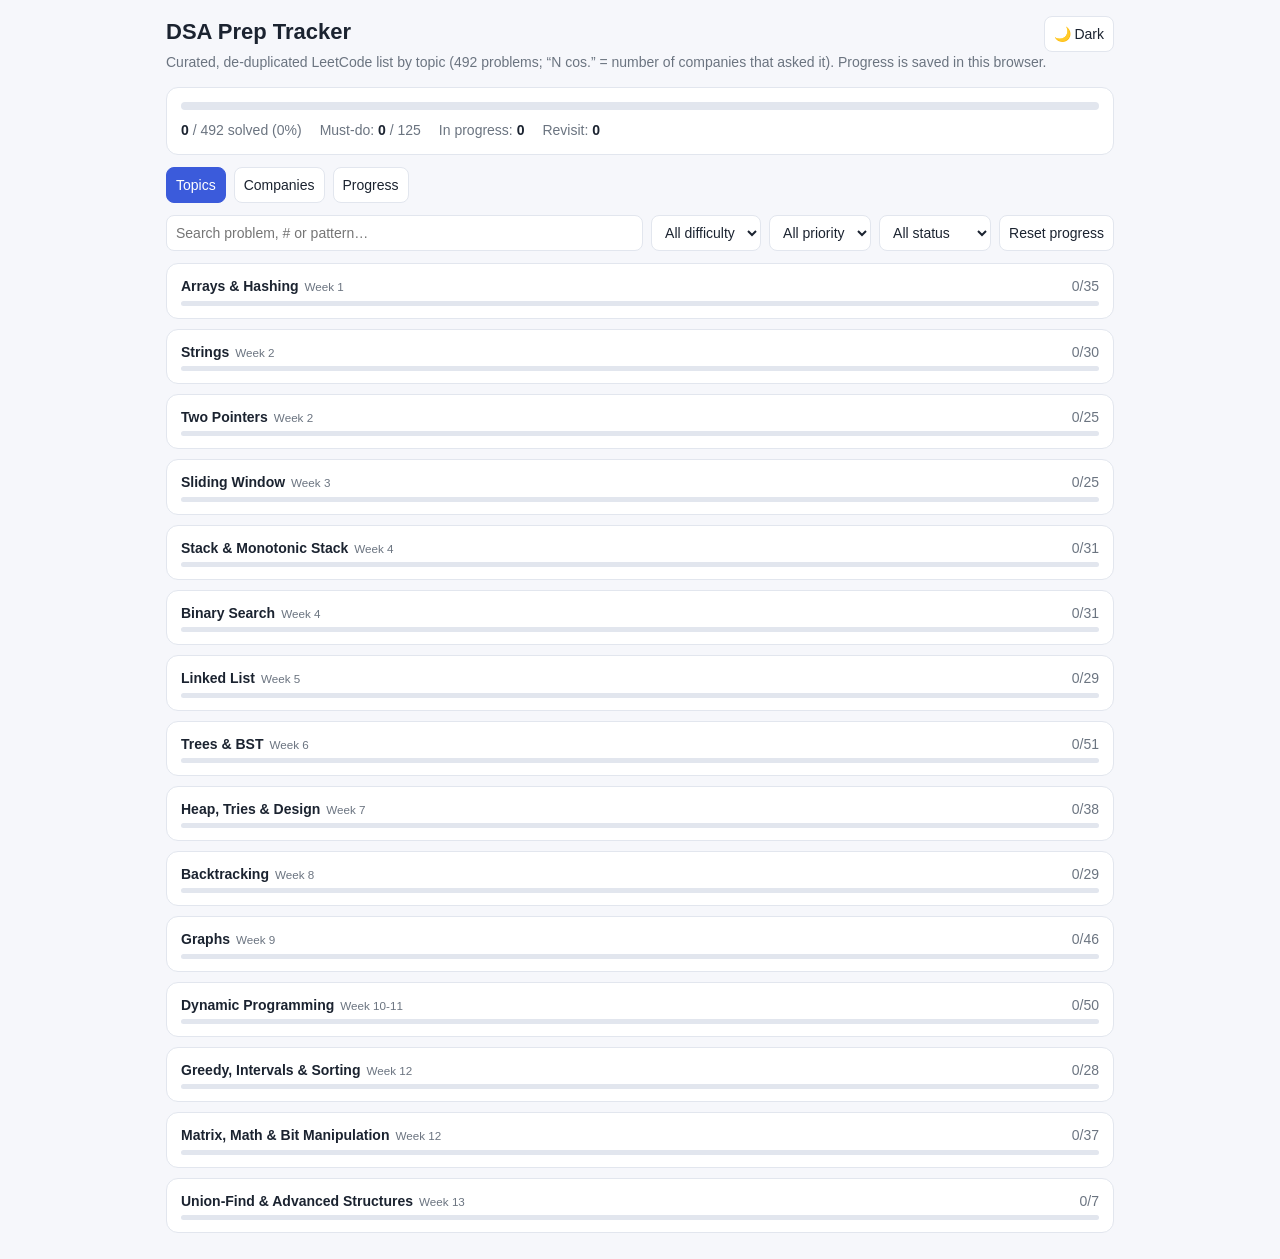
==== commit 22450ceb: "Add theme toggle and progress tab to DSA Tracker" ====
--- a/dsa_tracker.html
+++ b/dsa_tracker.html
@@ -1,6 +1,7 @@
 <!DOCTYPE html><html lang="en"><head><meta charset="utf-8">
 <meta name="viewport" content="width=device-width, initial-scale=1, viewport-fit=cover">
 <title>DSA Prep Tracker</title>
+<script>try{var _t=localStorage.getItem("dsa_theme");if(_t)document.documentElement.setAttribute("data-theme",_t)}catch(e){}</script>
 <style>
 :root{--bg:#f6f7fb;--card:#fff;--tx:#1b2330;--mu:#6b7480;--bd:#e2e6ee;--ac:#3b5bdb;--ok:#2f9e44;--wa:#e8890c;--er:#d6336c;--e:#2f9e44;--m:#e8890c;--h:#d6336c;box-sizing:border-box;padding-top:env(safe-area-inset-top,0px);padding-bottom:env(safe-area-inset-bottom,0px)}
 @media (prefers-color-scheme:dark){:root:not([data-theme="light"]){--bg:#0f1420;--card:#171e2e;--tx:#e6eaf2;--mu:#98a2b3;--bd:#27314a;--ac:#748ffc}}
@@ -27,10 +28,11 @@
 .p-Must{font-weight:700}.p-Stretch{color:var(--mu);font-style:italic}.id{color:var(--mu);font-size:12.5px}
 .empty{padding:30px;text-align:center;color:var(--mu)}
 .tabs{display:flex;gap:8px;margin:12px 0 0}.tabs button.on{background:var(--ac);color:#fff;border-color:var(--ac)}.cs{color:var(--mu);margin:10px 0 0}
+.hd{display:flex;justify-content:space-between;align-items:flex-start;gap:10px}.rp{width:100%;border-collapse:collapse;min-width:760px}.rp th,.rp td{padding:8px 12px;border-top:1px solid var(--bd);text-align:left;white-space:nowrap;font-variant-numeric:tabular-nums}.rp th{color:var(--mu);font-weight:500;border-top:0}.rp tfoot td{font-weight:700}.pb{display:inline-block;width:90px;height:6px;vertical-align:middle;margin-right:8px}.act{display:flex;flex-wrap:wrap;gap:8px;padding:12px 14px;border-top:1px solid var(--bd);align-items:center;color:var(--mu)}
 </style></head><body><div class="w">
-<h1>DSA Prep Tracker</h1><p class="sub">Curated, de-duplicated LeetCode list by topic (492 problems; “N cos.” = number of companies that asked it).  Progress is saved in this browser.</p>
+<div class="hd"><h1>DSA Prep Tracker</h1><button id="th" title="Toggle light/dark theme"></button></div><p class="sub">Curated, de-duplicated LeetCode list by topic (492 problems; “N cos.” = number of companies that asked it).  Progress is saved in this browser.</p>
 <div class="card top"><div class="bar"><i id="pb"></i></div><div class="stats" id="st"></div></div>
-<div class="tabs"><button id="tt" class="on">Topics</button><button id="tc">Companies</button></div>
+<div class="tabs"><button id="tt" class="on">Topics</button><button id="tc">Companies</button><button id="tp">Progress</button></div>
 <div class="f"><input id="q" placeholder="Search problem, # or pattern…">
 <select id="fd"><option value="">All difficulty</option><option>Easy</option><option>Medium</option><option>Hard</option></select>
 <select id="fp"><option value="">All priority</option><option>Must</option><option>Should</option><option>Stretch</option></select>
@@ -71,8 +73,29 @@
 h+=`<details class="card" data-i="c${gi}"${filt||open_["c"+gi]?" open":""}><summary><span class="tn">${n}</span><span class="cnt">${sv}/${r.length}</span><div class="bar"><i style="width:${sv/r.length*100}%"></i></div></summary><div class="sc">`+
 r.map(([p,k,s,f])=>`<div class="r s-${s}"><select data-n="${k}">${ST.map(o=>`<option${o==s?" selected":""}>${o}</option>`).join("")}</select><span class="n">${p[4]?"#"+p[4]:"-"}</span><a href="${esc(p[6])}" target="_blank" rel="noopener noreferrer">${esc(p[1])}</a><span class="d-${DF[p[2]]}">${DF[p[2]]}</span><span class="n">${f}%</span><span class="id">${esc(p[3])}</span></div>`).join("")+`</div></details>`});
 $("app").innerHTML=h.includes("<details")?h:h+'<div class="card empty">No problems match these filters.</div>';stats()}
-function render(){V=="c"?renderC():renderT()}
-function setV(v){V=v;$("tt").classList.toggle("on",v=="t");$("tc").classList.toggle("on",v=="c");["co","tw"].forEach(i=>$(i).hidden=v!="c");$("fp").hidden=v=="c";render()}
-$("tt").onclick=()=>setV("t");$("tc").onclick=()=>setV("c");["co","tw"].forEach(i=>$(i).addEventListener("input",render));
+function render(){V=="c"?renderC():V=="p"?renderP():renderT()}
+function setV(v){V=v;["t","c","p"].forEach(k=>$("t"+k).classList.toggle("on",v==k));["co","tw"].forEach(i=>$(i).hidden=v!="c");$("fp").hidden=v!="t";document.querySelector(".f").style.display=v=="p"?"none":"";saveUI();render()}
+$("tp").onclick=()=>setV("p");$("tt").onclick=()=>setV("t");$("tc").onclick=()=>setV("c");["co","tw"].forEach(i=>$(i).addEventListener("input",render));
+
+const eff=()=>document.documentElement.dataset.theme||(window.matchMedia&&matchMedia("(prefers-color-scheme:dark)").matches?"dark":"light");
+const paintTh=()=>$("th").textContent=eff()=="dark"?"☀️ Light":"🌙 Dark";
+$("th").onclick=()=>{const n=eff()=="dark"?"light":"dark";document.documentElement.dataset.theme=n;try{localStorage.setItem("dsa_theme",n)}catch(e){}paintTh()};paintTh();
+function saveUI(){try{localStorage.setItem("dsa_ui_v1",JSON.stringify({v:V,co:$("co").value,tw:$("tw").value}))}catch(e){}}
+["co","tw"].forEach(i=>$(i).addEventListener("input",saveUI));
+function renderP(){const ix={E:0,M:1,H:2},R=T.map(t=>{const r={n:t.t,w:t.w,tot:t.q.length,sol:0,ip:0,rv:0,m:0,ms:0,d:[[0,0],[0,0],[0,0]]};
+t.q.forEach(([n,,d,p])=>{const s=st(n),i=ix[d];r.d[i][1]++;if(s=="Solved"){r.sol++;r.d[i][0]++}if(s=="In Progress")r.ip++;if(s=="Revisit")r.rv++;if(p=="M"){r.m++;if(s=="Solved")r.ms++}});return r});
+const sum=k=>R.reduce((a,r)=>a+r[k],0),dsum=(i,j)=>R.reduce((a,r)=>a+r.d[i][j],0),pc=(a,b)=>b?Math.round(a/b*100):0;
+const row=r=>`<td>${r.n}${r.w?`<small style="color:var(--mu)"> ${r.w}</small>`:""}</td><td><div class="bar pb"><i style="width:${pc(r.sol,r.tot)}%"></i></div>${r.sol}/${r.tot} (${pc(r.sol,r.tot)}%)</td><td class="d-Easy">${r.d[0][0]}/${r.d[0][1]}</td><td class="d-Medium">${r.d[1][0]}/${r.d[1][1]}</td><td class="d-Hard">${r.d[2][0]}/${r.d[2][1]}</td><td>${r.ms}/${r.m}</td><td>${r.ip}</td><td>${r.rv}</td>`;
+const tot={n:"Total",tot:sum("tot"),sol:sum("sol"),ip:sum("ip"),rv:sum("rv"),m:sum("m"),ms:sum("ms"),d:[0,1,2].map(i=>[dsum(i,0),dsum(i,1)])};
+const nx=R.filter(r=>r.ms<r.m).sort((a,b)=>pc(a.ms,a.m)-pc(b.ms,b.m))[0];
+$("app").innerHTML=`<div class="card"><div class="sc"><table class="rp"><thead><tr><th>Topic</th><th>Solved</th><th>Easy</th><th>Medium</th><th>Hard</th><th>Must-do</th><th>In progress</th><th>Revisit</th></tr></thead><tbody>${R.map(r=>`<tr>${row(r)}</tr>`).join("")}</tbody><tfoot><tr>${row(tot)}</tr></tfoot></table></div>
+<div class="act"><span>${nx?`Next focus: <b style="color:var(--tx)">${nx.n}</b> (${nx.ms}/${nx.m} must-do solved)`:"All must-do problems solved!"}</span><span style="flex:1"></span><button id="ex">Export progress</button><button id="im">Import progress</button><button id="rc">Download report (CSV)</button><input type="file" id="fi" accept=".json" hidden></div></div>`;
+const dl=(name,txt,type)=>{const a=document.createElement("a");a.href=URL.createObjectURL(new Blob([txt],{type}));a.download=name;a.click();setTimeout(()=>URL.revokeObjectURL(a.href),500)};
+$("ex").onclick=()=>dl("dsa_progress.json",JSON.stringify(S,null,1),"application/json");
+$("rc").onclick=()=>dl("dsa_report.csv",["Topic,Solved,Total,Easy solved,Easy total,Medium solved,Medium total,Hard solved,Hard total,Must solved,Must total,In progress,Revisit"].concat(R.concat([tot]).map(r=>[`"${r.n}"`,r.sol,r.tot,r.d[0][0],r.d[0][1],r.d[1][0],r.d[1][1],r.d[2][0],r.d[2][1],r.ms,r.m,r.ip,r.rv].join(","))).join("\n"),"text/csv");
+$("im").onclick=()=>$("fi").click();
+$("fi").onchange=e=>{const f=e.target.files[0];if(!f)return;const rd=new FileReader();rd.onload=()=>{try{const o=JSON.parse(rd.result);if(!o||typeof o!="object"||Array.isArray(o))throw 0;Object.assign(S,o);save();renderP()}catch(x){alert("Invalid progress file")}};rd.readAsText(f)};
+stats()}
+try{const u=JSON.parse(localStorage.getItem("dsa_ui_v1")||"{}");if(u.co&&C[u.co])$("co").value=u.co;if(u.tw)$("tw").value=u.tw;if(u.v&&u.v!="t")setV(u.v)}catch(e){}
 render();
-</script></body></html>+</script></body></html>
